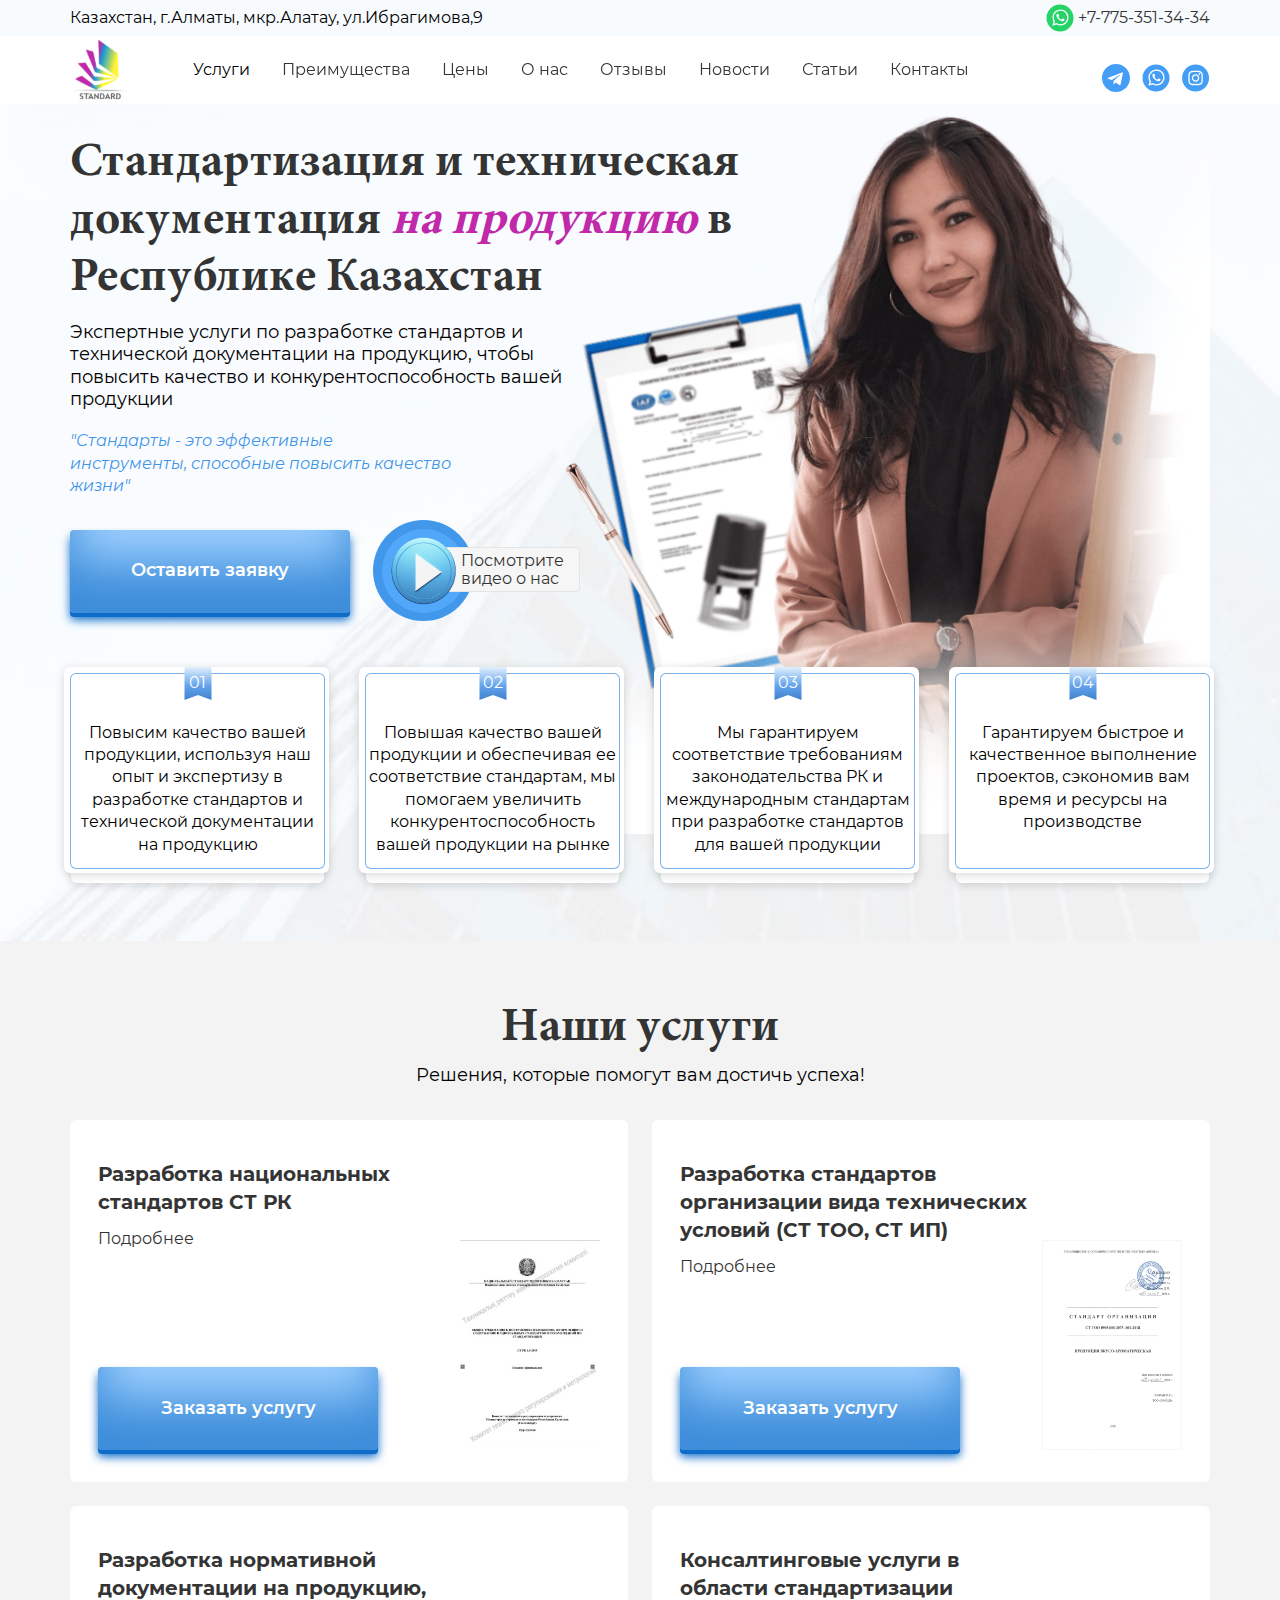
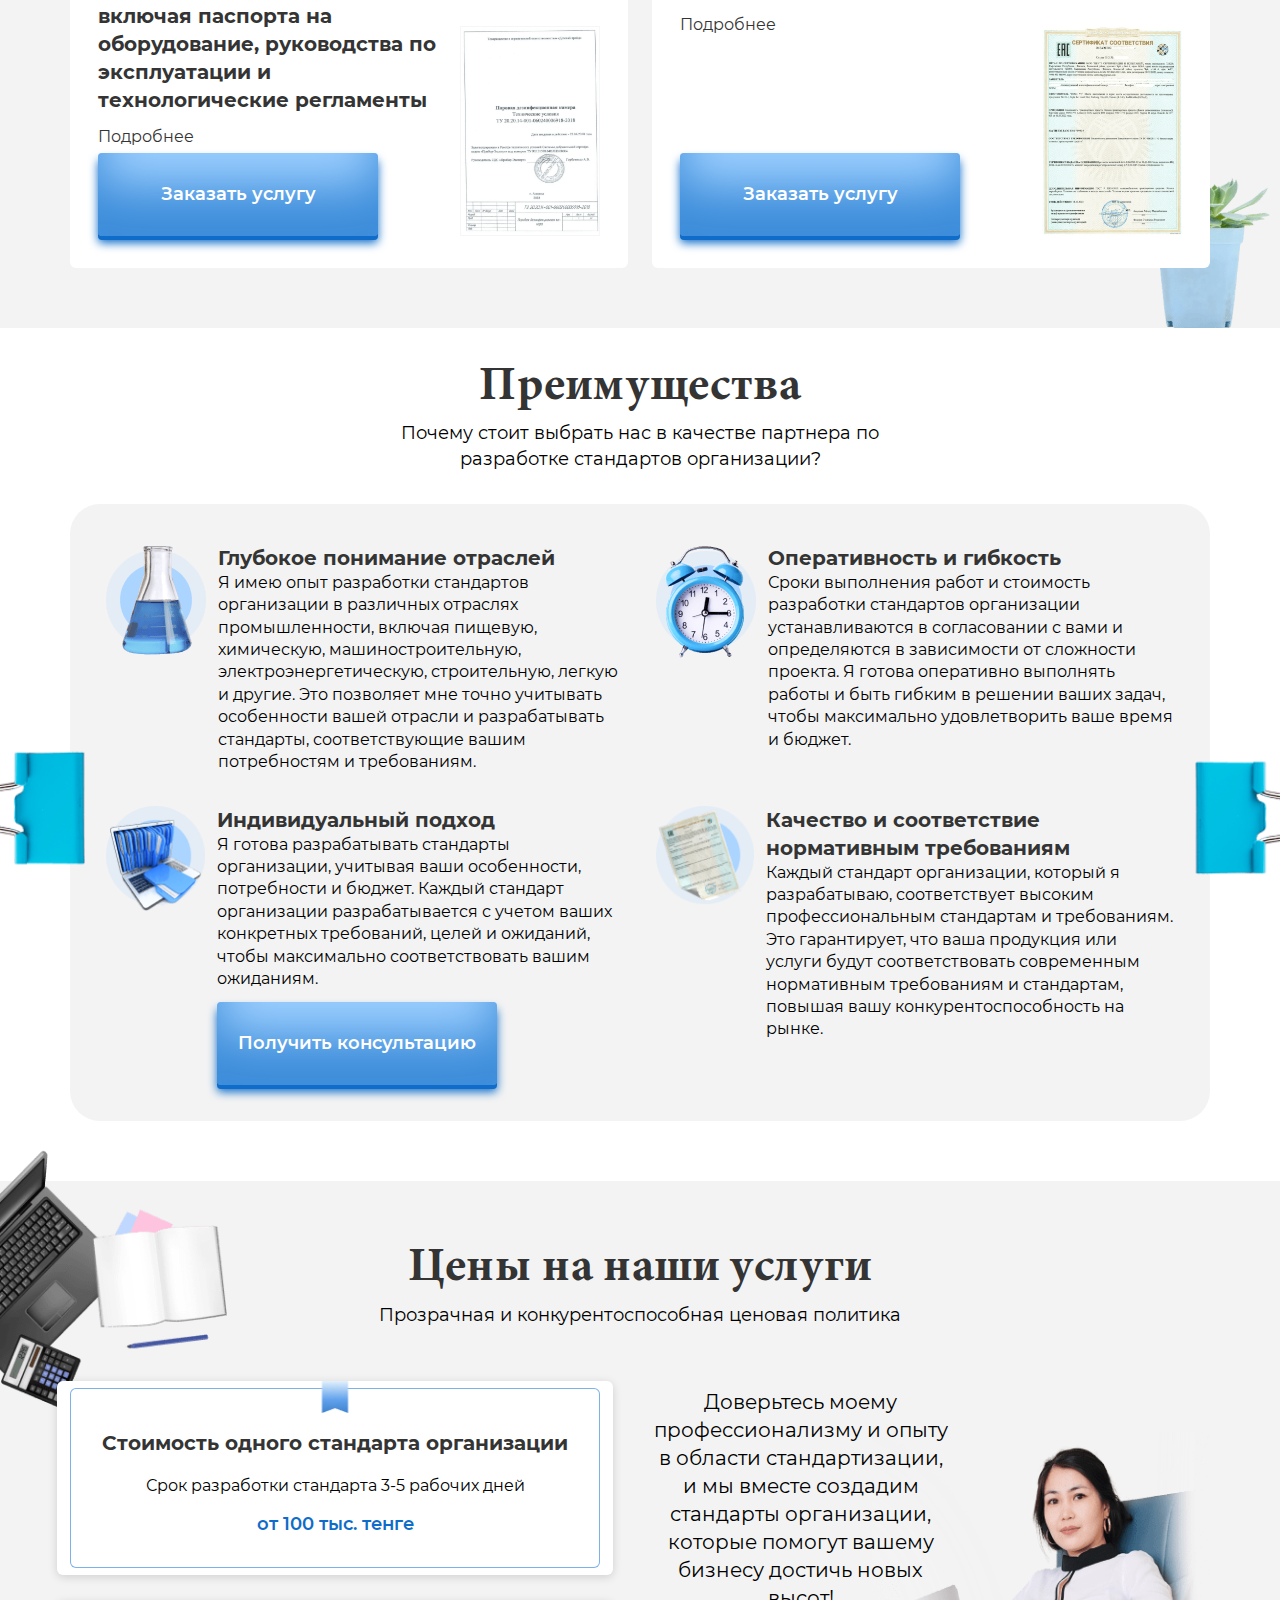
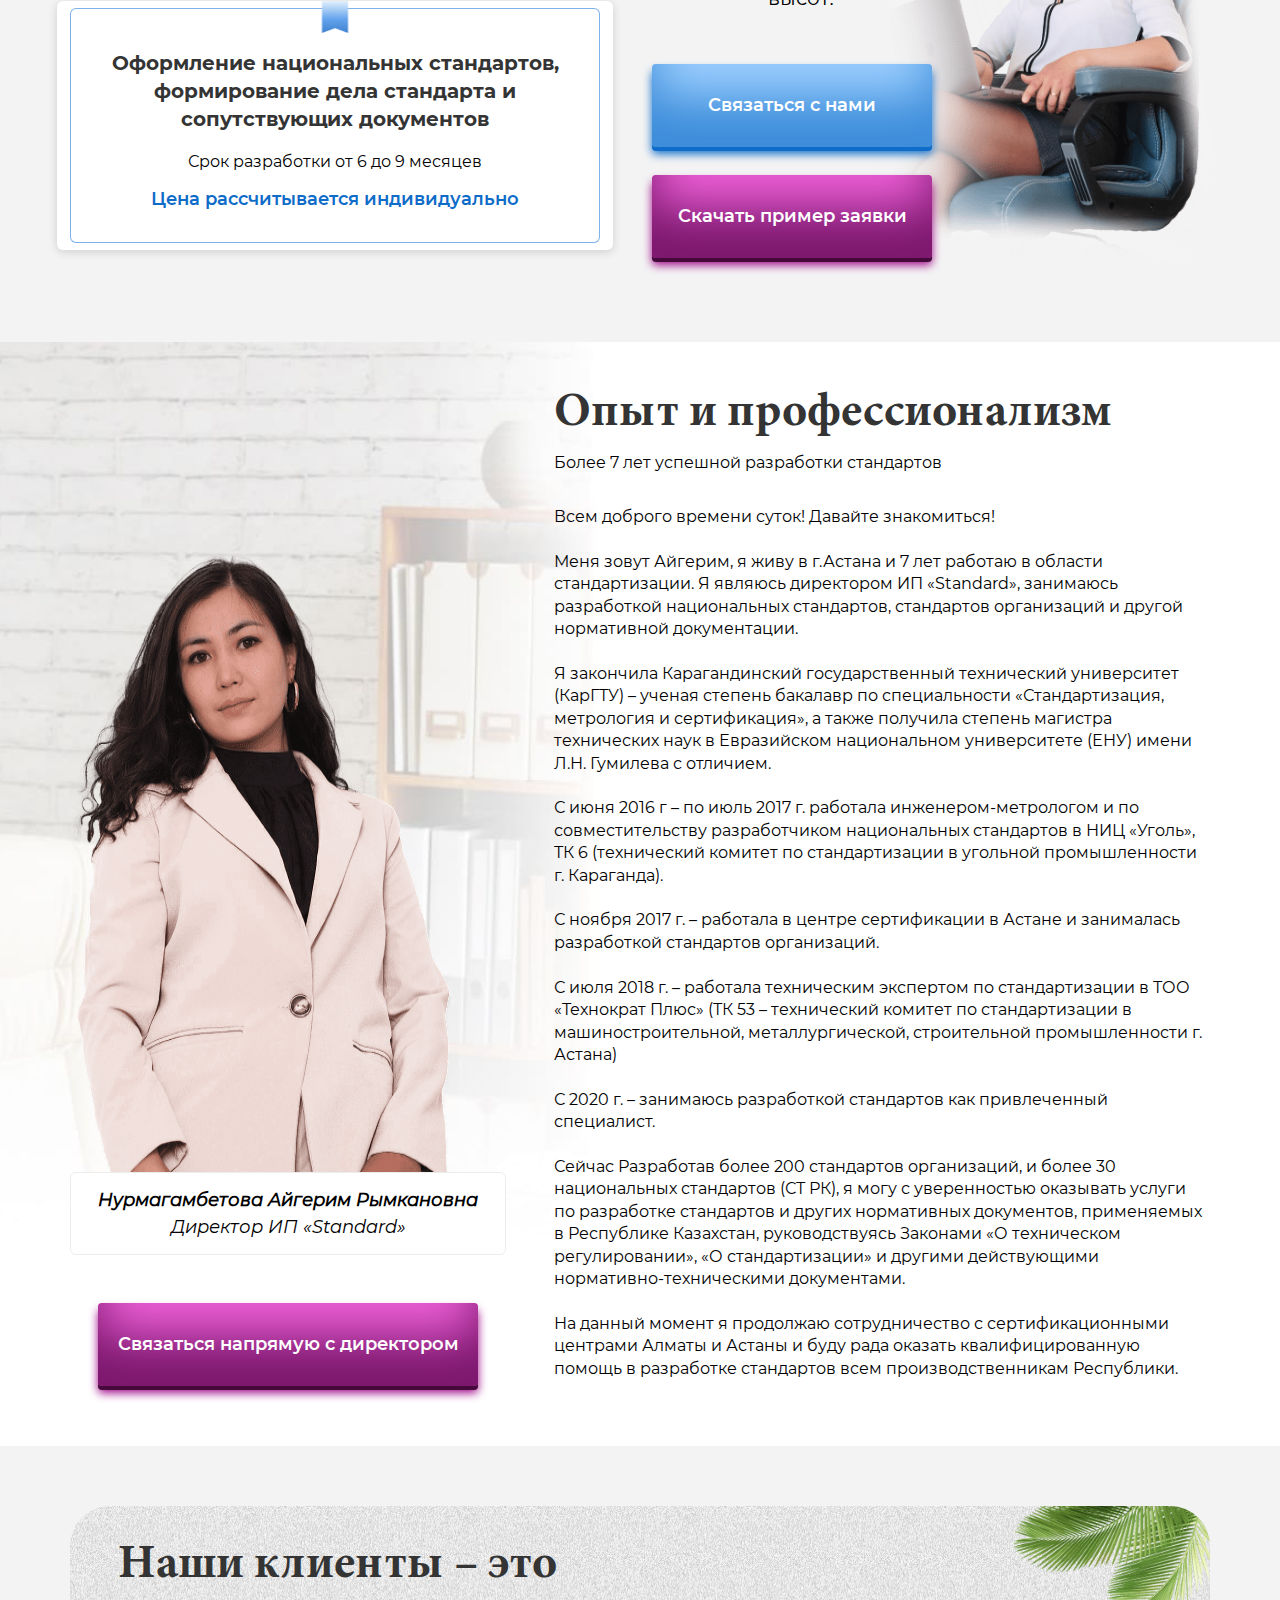
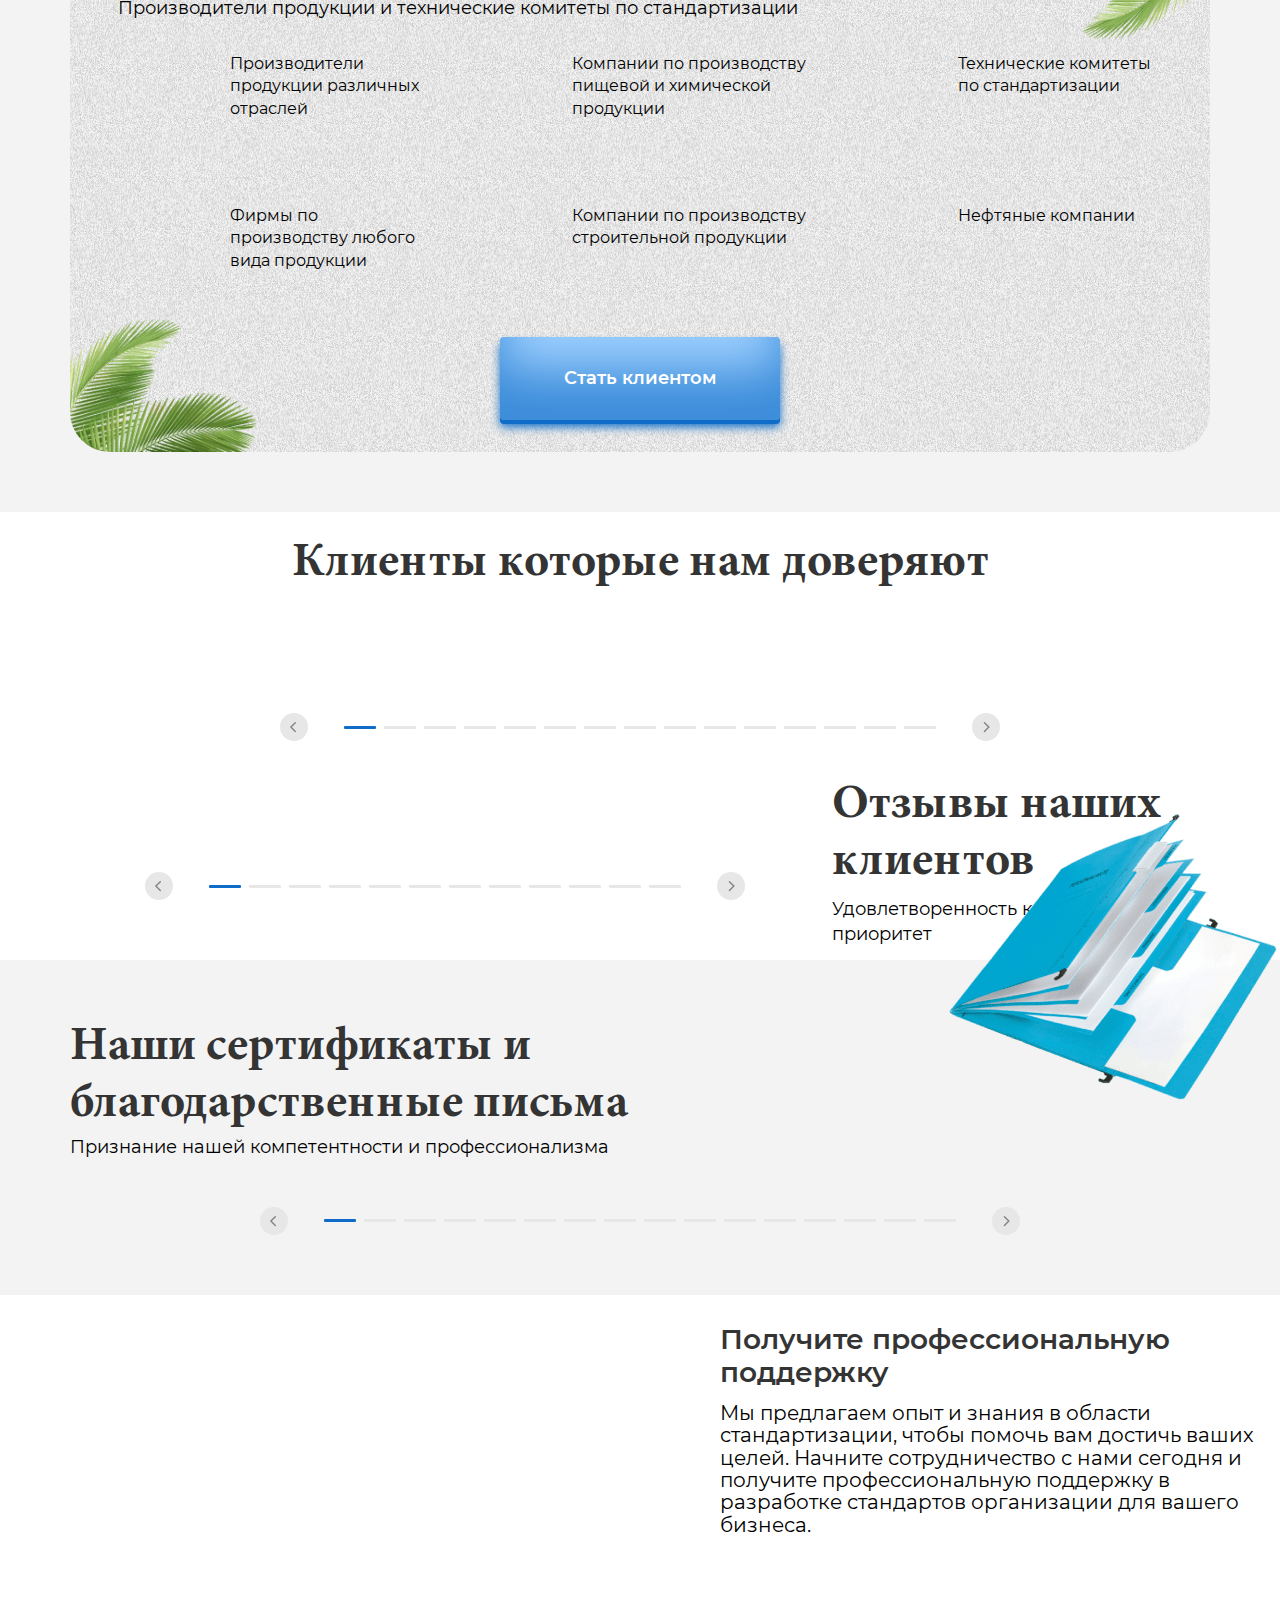
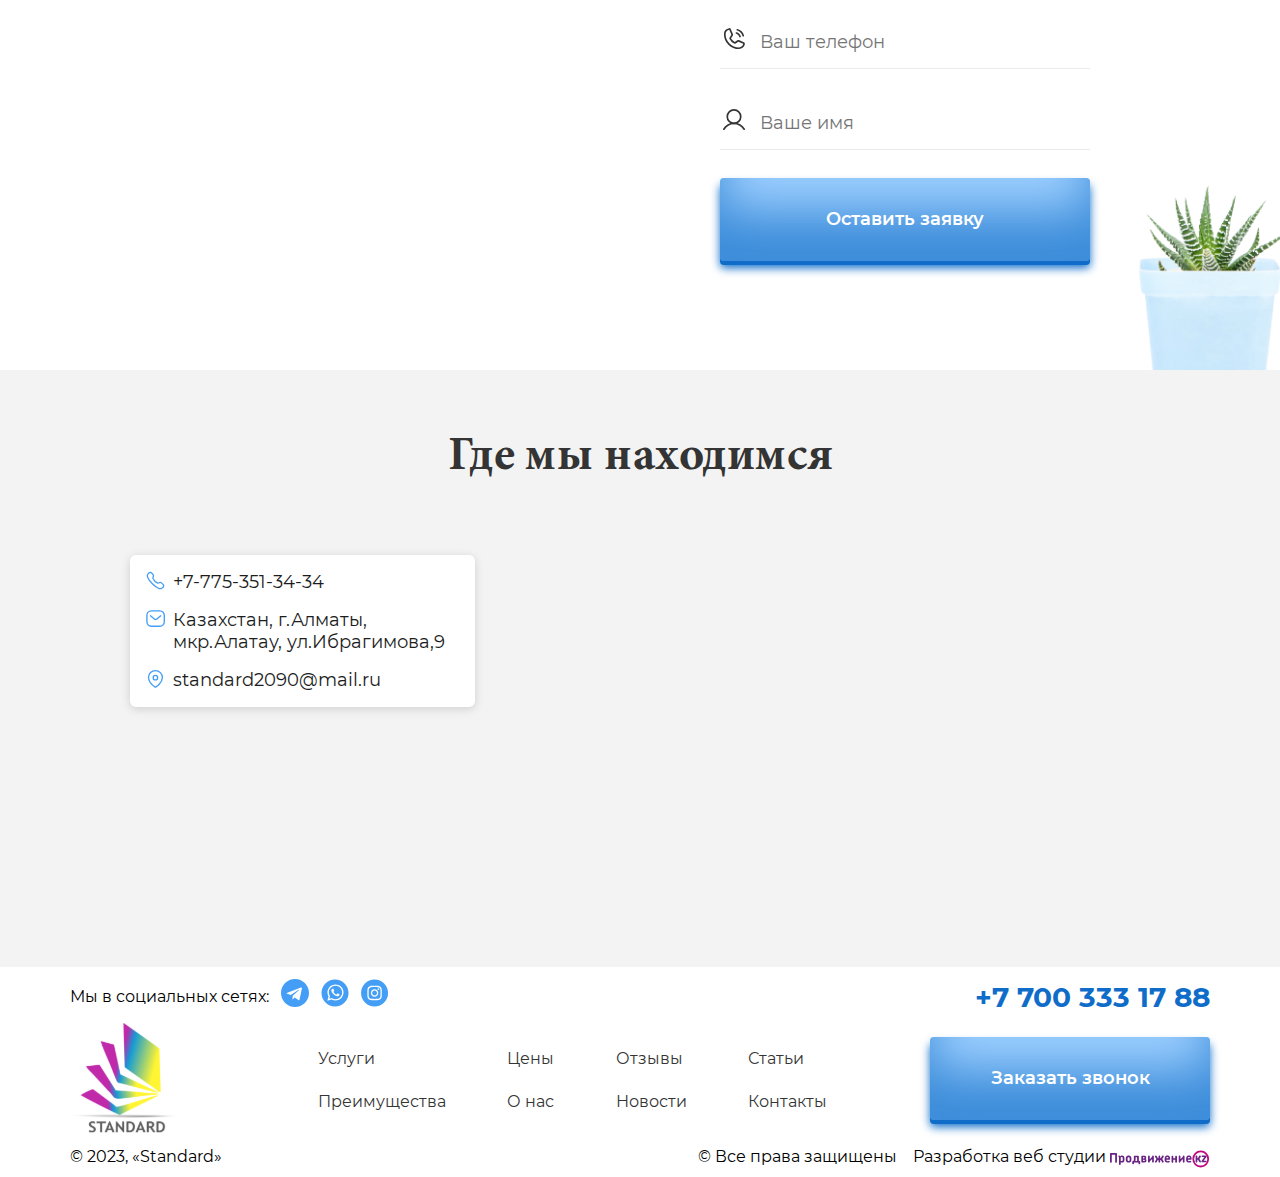
==== index.html @ 3e9c81db "fix" ====
<!DOCTYPE html>
<html lang="ru">

<head>
    <meta charset="UTF-8" />
    <meta http-equiv="X-UA-Compatible" content="IE=edge" />
    <meta name="viewport" content="width=device-width, initial-scale=1.0" />
    <title>Стандартизация и техническая документация на продукцию
        в Республике Казахстан</title>
    <meta name="description"
        content="Экспертные услуги по разработке стандартов и технической документации на продукцию, чтобы повысить качество и конкурентоспособность вашей продукции">
    <link rel="icon" type="image/png" href="./assets/image/favicon.png" />
    <link rel="stylesheet" href="./assets/libs/swiper/swiper-bundle.min.css" />
    <link rel="stylesheet" href="./assets/css/style.min.css" />

</head>

<body>
    <div class="wrapper">
        <header class="header">
            <div class="header__wrapper">
                <div class="header__supinfo-wrap">
                    <div class="container">
                        <div class="header__supinfo">
                            <p>Казахстан, г.Алматы, мкр.Алатау, ул.Ибрагимова,9</p>
                            <a href="tel:+77753513434">
                                <svg class="icon">
                                    <use xlink:href="./assets/icon/sprite.svg#icon-whatsapp"></use>
                                </svg>
                                +7-775-351-34-34</a>
                        </div>
                    </div>
                </div>
                <div class="container">
                    <div class="header__main">
                        <div class="header__main-left">
                            <a href="/">
                                <img src="./assets/image/logo.svg" alt="standard" class="header__logo" width="67"
                                    height="60">
                            </a>
                            <div class="header__popup">
                                <nav class="header__menu">
                                    <ul class="header__list">
                                        <li class="header__item">Услуги
                                            <div class="header__item-list-wrap">
                                                <ul class="header__item-list">
                                                    <li class="header__item-list-item close-menu"><a href="#!">
                                                            Разработка
                                                            национальных
                                                            стандартов CТ РК</a>
                                                    </li>
                                                    <li class="header__item-list-item close-menu"><a href="#!">
                                                            Разработка
                                                            стандартов
                                                            организации
                                                            (технические условия) (СТ ТОО, СТ ИП) (ТУ)</a></li>
                                                    <li class="header__item-list-item close-menu"><a href="#!">
                                                            Консалтинг по
                                                            стандартизации</a></li>
                                                    <li class="header__item-list-item close-menu"><a href="#!">
                                                            Разработка
                                                            нормативных
                                                            технических
                                                            документов: технологических регламентов, методик поверки,
                                                            паспортов
                                                            на
                                                            оборудование, руководств по эксплуатации</a></li>
                                                </ul>
                                            </div>
                                        </li>
                                        <li class="header__item close-menu"><a href="#advantage">Преимущества</a></li>
                                        <li class="header__item close-menu"><a href="#price">Цены</a></li>
                                        <li class="header__item close-menu"><a href="#about">О нас</a></li>
                                        <li class="header__item close-menu"><a href="#review">Отзывы</a></li>
                                        <li class="header__item close-menu"><a href="./page/news.html">Новости</a></li>
                                        <li class="header__item close-menu"><a href="./page/article.html">Статьи</a>
                                        </li>
                                        <li class="header__item close-menu"><a href="./page/contact.html">Контакты</a>
                                        </li>
                                    </ul>
                                </nav>
                                <div class="header__social-popup ">
                                    <a href="#!" target="_blank" title="телеграм">
                                        <svg class="icon">
                                            <use xlink:href="./assets/icon/sprite.svg#icon-telegram"></use>
                                        </svg>
                                    </a>
                                    <a href="#!" target="_blank" title="ватсапп">
                                        <svg class="icon">
                                            <use xlink:href="./assets/icon/sprite.svg#icon-whatsapp"></use>
                                        </svg>
                                    </a>
                                    <a href="#!" target="_blank" title="инстаграм">
                                        <svg class="icon">
                                            <use xlink:href="./assets/icon/sprite.svg#icon-instagram"></use>
                                        </svg>
                                    </a>
                                </div>
                                <p class="header__address-popup">Казахстан, г.Алматы, мкр.Алатау, ул.Ибрагимова,9</p>
                            </div>
                        </div>
                        <div class="header__main-right">
                            <button type="button" class="menu__burger" aria-label="Меню" aria-expanded="false">
                                <svg viewBox="0 0 100 100">
                                    <path class="line line1"
                                        d="M 20,29.000046 H 80.000231 C 80.000231,29.000046 94.498839,28.817352 94.532987,66.711331 94.543142,77.980673 90.966081,81.670246 85.259173,81.668997 79.552261,81.667751 75.000211,74.999942 75.000211,74.999942 L 25.000021,25.000058" />
                                    <path class="line line2" d="M 20,50 H 80" />
                                    <path class="line line3"
                                        d="M 20,70.999954 H 80.000231 C 80.000231,70.999954 94.498839,71.182648 94.532987,33.288669 94.543142,22.019327 90.966081,18.329754 85.259173,18.331003 79.552261,18.332249 75.000211,25.000058 75.000211,25.000058 L 25.000021,74.999942" />
                                </svg>
                            </button>
                            <div class="header__social">
                                <a href="#!" target="_blank" title="телеграм">
                                    <svg class="icon">
                                        <use xlink:href="./assets/icon/sprite.svg#icon-telegram"></use>
                                    </svg>
                                </a>
                                <a href="#!" target="_blank" title="ватсапп">
                                    <svg class="icon">
                                        <use xlink:href="./assets/icon/sprite.svg#icon-whatsapp"></use>
                                    </svg>
                                </a>
                                <a href="#!" target="_blank" title="инстаграм">
                                    <svg class="icon">
                                        <use xlink:href="./assets/icon/sprite.svg#icon-instagram"></use>
                                    </svg>
                                </a>
                            </div>
                        </div>
                        <div class="header__main-call">
                            <a href="tel:+77753513434">
                                <svg class="icon">
                                    <use xlink:href="./assets/icon/sprite.svg#icon-header-call"></use>
                                </svg>
                            </a>
                        </div>
                    </div>
                </div>
            </div>
        </header>
        <main class="main">
            <section class="firstscreen" aria-label="Главный экран">
                <div class="container">
                    <div class="firstscreen__wrapper">
                        <div class="firstscreen__wrap">
                            <div class="firstscreen__info">
                                <h1>Стандартизация и техническая документация <strong>на продукцию</strong>
                                    в Республике Казахстан</h1>
                                <p>Экспертные услуги по разработке стандартов и технической документации на продукцию,
                                    чтобы
                                    повысить качество и
                                    конкурентоспособность вашей продукции</p>
                                <p class="firstscreen__subinfo">"Стандарты - это эффективные инструменты, способные
                                    повысить
                                    качество жизни"</p>
                                <div class="firstscreen__button">
                                    <button type="button" class="button btn-popup button-blue">Оставить заявку</button>
                                    <a href="#!" title="открыть видео" class="firstscreen__play-wrap">
                                        <span class="firstscreen__play">
                                            <img src="./assets/image/home/firstscreen/play.png" alt="play"
                                                aria-hidden="true" width="68" height="68">
                                        </span>
                                        <span class="firstscreen__play-text">Посмотрите видео о нас</span>
                                    </a>
                                </div>
                            </div>
                            <div class="firstscreen__image">
                                <img src="./assets/image/home/firstscreen/image.png" alt="Девушка, с документами"
                                    width="1475" height="1500">
                            </div>
                        </div>
                        <ul class="firstscreen__list">
                            <li class="firstscreen__item">
                                <span>
                                    <img src="./assets/image/home/flag.png" alt="Флаг с цифрой 1" width="28"
                                        height="33">
                                </span>
                                <p>Повысим качество вашей продукции, используя наш опыт и экспертизу в разработке
                                    стандартов и технической документации на
                                    продукцию</p>
                            </li>
                            <li class="firstscreen__item">
                                <span>
                                    <img src="./assets/image/home/flag.png" alt="Флаг с цифрой 2" width="28"
                                        height="33">
                                </span>
                                <p>Повышая качество вашей продукции и обеспечивая ее соответствие стандартам, мы
                                    помогаем увеличить конкурентоспособность
                                    вашей продукции на рынке</p>
                            </li>
                            <li class="firstscreen__item">
                                <span>
                                    <img src="./assets/image/home/flag.png" alt="Флаг с цифрой 3" width="28"
                                        height="33">
                                </span>
                                <p>Мы гарантируем соответствие требованиям законодательства РК и международным
                                    стандартам при разработке стандартов для
                                    вашей продукции</p>
                            </li>
                            <li class="firstscreen__item">
                                <span>
                                    <img src="./assets/image/home/flag.png" alt="Флаг с цифрой 4" width="28"
                                        height="33">
                                </span>
                                <p>Гарантируем быстрое и качественное выполнение проектов, сэкономив вам время и ресурсы
                                    на производстве</p>
                            </li>
                        </ul>
                    </div>
                </div>
            </section>
            <section class="service" aria-labelledby="service-title">
                <div class="container">
                    <div class="service__wrapper">
                        <div class="title__wrapper">
                            <h2 id="service-title">Наши услуги</h2>
                            <p>Решения, которые помогут вам достичь успеха!</p>
                        </div>
                        <ul class="service__list">
                            <li class="service__item">
                                <div class="service__left">
                                    <h3>Разработка национальных стандартов СТ РК</h3>
                                    <a href="./page/development.html">Подробнее</a>
                                    <button type="button" class="button btn-popup button-blue">Заказать услугу</button>
                                </div>
                                <div class="service__image">
                                    <a data-fslightbox="gallery-service"
                                        href="./assets/image/home/service/image-1-1.png">
                                        <img loading="lazy" src="./assets/image/home/service/image-1-1.png"
                                            alt="документ" width="564" height="832">
                                    </a>
                                    <button type="button" class="button btn-popup button-blue">Заказать услугу</button>
                                </div>
                            </li>
                            <li class="service__item">
                                <div class="service__left">
                                    <h3>Разработка стандартов организации вида технических условий (СТ ТОО, СТ ИП)</h3>
                                    <a href="#!">Подробнее</a>
                                    <button type="button" class="button btn-popup button-blue">Заказать услугу</button>
                                </div>
                                <div class="service__image">
                                    <a data-fslightbox="gallery-service"
                                        href="./assets/image/home/service/image-2-2.png">
                                        <img loading="lazy" src="./assets/image/home/service/image-2-2.png"
                                            alt="документ" width="564" height="832">
                                    </a>
                                    <button type="button" class="button btn-popup button-blue">Заказать услугу</button>
                                </div>
                            </li>
                            <li class="service__item">
                                <div class="service__left">
                                    <h3>Разработка нормативной документации на продукцию, включая паспорта на
                                        оборудование, руководства по эксплуатации и технологические регламенты</h3>
                                    <a href="#!">Подробнее</a>
                                    <button type="button" class="button btn-popup button-blue">Заказать услугу</button>
                                </div>
                                <div class="service__image">
                                    <a data-fslightbox="gallery-service"
                                        href="./assets/image/home/service/image-3-3.png">
                                        <img loading="lazy" src="./assets/image/home/service/image-3-3.png"
                                            alt="документ" width="564" height="832">
                                    </a>
                                    <button type="button" class="button btn-popup button-blue">Заказать услугу</button>
                                </div>
                            </li>
                            <li class="service__item">
                                <div class="service__left">
                                    <h3>Консалтинговые услуги в области стандартизации</h3>
                                    <a href="#!">Подробнее</a>
                                    <button type="button" class="button btn-popup button-blue">Заказать услугу</button>
                                </div>
                                <div class="service__image">
                                    <a data-fslightbox="gallery-service"
                                        href="./assets/image/home/service/image-4-4.png">
                                        <img loading="lazy" src="./assets/image/home/service/image-4-4.png"
                                            alt="документ" width="564" height="832">
                                    </a>
                                    <button type="button" class="button btn-popup button-blue">Заказать услугу</button>
                                </div>
                            </li>
                        </ul>
                    </div>
                </div>
            </section>
            <section class="advantage" aria-labelledby="advantage-title">
                <div class="container">
                    <div class="advantage__wrapper">
                        <div class="title__wrapper">
                            <h2 id="advantage-title">Преимущества</h2>
                            <p>Почему стоит выбрать нас в качестве партнера по разработке стандартов организации?</p>
                        </div>
                        <div class="advantage__wrap">
                            <div class="advantage__container">
                                <div class="advantage__item">
                                    <img loading="lazy" src="./assets/image/home/advantage/image-1.png"
                                        alt="Хим. бутылек с синей житкостью" width="100" height="112">
                                    <div class="advantage__info">
                                        <h3>Глубокое понимание отраслей</h3>
                                        <p>Я имею опыт разработки стандартов организации в различных отраслях
                                            промышленности, включая пищевую, химическую,
                                            машиностроительную, электроэнергетическую, строительную, легкую и другие.
                                            Это
                                            позволяет мне точно учитывать особенности
                                            вашей отрасли и разрабатывать стандарты, соответствующие вашим потребностям
                                            и
                                            требованиям.</p>
                                    </div>
                                </div>
                                <div class="advantage__item">
                                    <img loading="lazy" src="./assets/image/home/advantage/image-2.png" alt="Будильник"
                                        width="100" height="118">
                                    <div class="advantage__info">
                                        <h3>Оперативность и гибкость</h3>
                                        <p>Сроки выполнения работ и стоимость разработки стандартов организации
                                            устанавливаются в согласовании с вами и определяются в зависимости от
                                            сложности
                                            проекта. Я готова оперативно выполнять работы и быть гибким в решении ваших
                                            задач, чтобы максимально удовлетворить ваше время и бюджет.</p>
                                    </div>
                                </div>
                                <div class="advantage__item">
                                    <img loading="lazy" src="./assets/image/home/advantage/image-3.png"
                                        alt="Ноутбук с папками" width="100" height="105">
                                    <div class="advantage__info">
                                        <h3>Индивидуальный подход</h3>
                                        <p>Я готова разрабатывать стандарты организации, учитывая ваши особенности,
                                            потребности и бюджет. Каждый стандарт организации разрабатывается с учетом
                                            ваших
                                            конкретных требований, целей и ожиданий, чтобы максимально соответствовать
                                            вашим
                                            ожиданиям.</p>
                                        <button type="button" class="button btn-popup button-blue">Получить
                                            консультацию</button>
                                    </div>
                                </div>
                                <div class="advantage__item">
                                    <img loading="lazy" src="./assets/image/home/advantage/image-4.png" alt="Документ"
                                        width="100" height="105">
                                    <div class="advantage__info">
                                        <h3>Качество и соответствие нормативным требованиям</h3>
                                        <p>Каждый стандарт организации, который я разрабатываю, соответствует высоким
                                            профессиональным стандартам и требованиям. Это гарантирует, что ваша
                                            продукция
                                            или услуги будут соответствовать современным нормативным требованиям и
                                            стандартам, повышая вашу конкурентоспособность на рынке.</p>
                                    </div>
                                </div>
                            </div>
                        </div>
                    </div>
                </div>
            </section>
            <section class="price" aria-labelledby="price-title">
                <div class="container">
                    <div class="price__wrapper">
                        <div class="title__wrapper">
                            <h2 id="price-title">Цены на наши услуги</h2>
                            <p>Прозрачная и конкурентоспособная ценовая политика</p>
                        </div>
                        <div class="price__wrap">
                            <div class="price__button-wrap">
                                <button type="button" class="button btn-popup button-blue">Связаться с нами</button>
                                <a href="./assets/download/file.txt" download="Пример заявки"
                                    class="button btn-popup button-pink">Скачать пример заявки</a>
                            </div>
                            <ul class="price__list">
                                <li class="price__item">
                                    <h3>Стоимость одного стандарта организации</h3>
                                    <p>Срок разработки стандарта 3-5 рабочих дней</p>
                                    <p class="price__item-subinfo">от 100 тыс. тенге</p>
                                </li>
                                <li class="price__item">
                                    <h3>Оформление национальных стандартов, формирование дела стандарта и сопутствующих
                                        документов</h3>
                                    <p>Срок разработки от 6 до 9 месяцев</p>
                                    <p class="price__item-subinfo">Цена рассчитывается индивидуально</p>
                                </li>
                            </ul>
                            <div class="price__right">
                                <p>Доверьтесь моему профессионализму и опыту в области стандартизации, и мы вместе
                                    создадим стандарты организации, которые
                                    помогут вашему бизнесу достичь новых высот!</p>
                                <button type="button" class="button btn-popup button-blue">Связаться с нами </button>
                                <a href="./assets/download/file.txt" download="Пример заявки"
                                    class="button btn-popup button-pink">Скачать пример заявки</a>
                            </div>
                            <img loading="lazy" src="./assets/image/home/price/image.png"
                                alt="Девушка сидит на кресле с ноутбуков в руках" class="price__image" width="370"
                                height="440">
                        </div>
                    </div>
                </div>
            </section>
            <sectiin class="experience" aria-labelledby="experience-title">
                <div class="container">
                    <div class="experience__wrapper">
                        <div class="experience__director">
                            <img loading="lazy" src="./assets/image/home/experience/image.png"
                                alt="фото директора компаний" width="436" height="576">
                            <div class="experience__info-wrap">
                                <span class="experience__name">Нурмагамбетова Айгерим Рымкановна</span>
                                <span class="experience__subinfo">Директор ИП «Standard»</span>
                            </div>
                            <button type="button" class="button btn-popup button-pink">Связаться напрямую с
                                директором</button>
                        </div>
                        <div class="experience__info">
                            <h2 id="experience-title">Опыт и профессионализм</h2>
                            <span class="experience__info-subtitle">Более 7 лет успешной разработки стандартов</span>
                            <p>
                                Всем доброго времени суток! Давайте знакомиться!<br><br>
                                Меня зовут Айгерим, я живу в г.Астана и 7 лет работаю в области стандартизации. Я
                                являюсь директором ИП «Standard»,
                                занимаюсь разработкой национальных стандартов, стандартов организаций и другой
                                нормативной документации.<br><br>
                                Я закончила Карагандинский государственный технический университет (КарГТУ) – ученая
                                степень бакалавр по специальности
                                «Стандартизация, метрология и сертификация», а также получила степень магистра
                                технических наук в Евразийском
                                национальном университете (ЕНУ) имени Л.Н. Гумилева с отличием.<br><br>
                                С июня 2016 г – по июль 2017 г. работала инженером-метрологом и по совместительству
                                разработчиком национальных
                                стандартов в НИЦ «Уголь», ТК 6 (технический комитет по стандартизации в угольной
                                промышленности г. Караганда).<br><br>
                                С ноября 2017 г. – работала в центре сертификации в Астане и занималась разработкой
                                стандартов организаций.<br><br>
                                С июля 2018 г. – работала техническим экспертом по стандартизации в ТОО «Технократ Плюс»
                                (ТК 53 – технический комитет по
                                стандартизации в машиностроительной, металлургической, строительной промышленности г.
                                Астана)<br><br>
                                С 2020 г. – занимаюсь разработкой стандартов как привлеченный специалист.<br><br>
                                Сейчас Разработав более 200 стандартов организаций, и более 30 национальных стандартов
                                (СТ РК), я могу с уверенностью
                                оказывать услуги по разработке стандартов и других нормативных документов, применяемых в
                                Республике Казахстан,
                                руководствуясь Законами «О техническом регулировании», «О стандартизации» и другими
                                действующими нормативно-техническими
                                документами. <br><br>
                                На данный момент я продолжаю сотрудничество с сертификационными центрами Алматы и Астаны
                                и буду рада оказать
                                квалифицированную помощь в разработке стандартов всем производственникам Республики.
                            </p>
                        </div>
                    </div>
                </div>
            </sectiin>
            <section class="client" aria-labelledby="client-title">
                <div class="container">
                    <div class="client__wrapper">
                        <div class="title__wrapper">
                            <h2 id="client-title">Наши клиенты – это</h2>
                            <p>Производители продукции и технические комитеты по стандартизации</p>
                        </div>
                        <ul class="client__list">
                            <li class="client__item">
                                <img loading="lazy" src="./assets/image/home/client/image-1.png" alt="изображение"
                                    width="100" height="100">
                                <p>Производители продукции различных отраслей</p>
                            </li>
                            <li class="client__item">
                                <img loading="lazy" src="./assets/image/home/client/image-2.png" alt="изображение"
                                    width="100" height="100">
                                <p>Компании по производству пищевой и химической продукции</p>
                            </li>
                            <li class="client__item">
                                <img loading="lazy" src="./assets/image/home/client/image-3.png" alt="изображение"
                                    width="100" height="100">
                                <p>Технические комитеты по стандартизации</p>
                            </li>
                            <li class="client__item">
                                <img loading="lazy" src="./assets/image/home/client/image-4.png" alt="изображение"
                                    width="100" height="100">
                                <p>Фирмы по производству любого вида продукции</p>
                            </li>
                            <li class="client__item">
                                <img loading="lazy" src="./assets/image/home/client/image-5.png" alt="изображение"
                                    width="100" height="100">
                                <p>Компании по производству строительной продукции</p>
                            </li>
                            <li class="client__item">
                                <img loading="lazy" src="./assets/image/home/client/image-6.png" alt="изображение"
                                    width="100" height="100">
                                <p>Нефтяные компании</p>
                            </li>
                        </ul>
                        <div class="button__wrapper">
                            <button type="button" class="button btn-popup button-blue">Стать клиентом</button>
                        </div>
                    </div>
                </div>
            </section>
            <section class="trust" aria-labelledby="trust-title">
                <div class="container">
                    <div class="trust__wrap">
                        <div class="title__wrapper">
                            <h2 id="trust-title">Клиенты которые нам доверяют</h2>
                        </div>
                        <div class="swiper trust__slider">
                            <div class="swiper-wrapper">
                                <div class="swiper-slide">
                                    <a data-fslightbox="gallery-client" href="./assets/image/home/trust/logo-1.png">
                                        <img loading="lazy" src="./assets/image/home/trust/logo-1.png" alt="логотип"
                                            width="154" height="64">
                                    </a>
                                </div>
                                <div class="swiper-slide">
                                    <a data-fslightbox="gallery-client" href="./assets/image/home/trust/logo-2.png">
                                        <img loading="lazy" src="./assets/image/home/trust/logo-2.png" alt="логотип"
                                            width="144" height="72">
                                    </a>
                                </div>
                                <div class="swiper-slide">
                                    <a data-fslightbox="gallery-client" href="./assets/image/home/trust/logo-3.png">
                                        <img loading="lazy" src="./assets/image/home/trust/logo-3.png" alt="логотип"
                                            width="246" height="48">
                                    </a>
                                </div>
                                <div class="swiper-slide">
                                    <a data-fslightbox="gallery-client" href="./assets/image/home/trust/logo4.png">
                                        <img loading="lazy" src="./assets/image/home/trust/logo-4.png" alt="логотип"
                                            width="147" height="42">
                                    </a>
                                </div>
                                <div class="swiper-slide">
                                    <a data-fslightbox="gallery-client" href="./assets/image/home/trust/logo-1.png">
                                        <img loading="lazy" src="./assets/image/home/trust/logo-1.png" alt="логотип"
                                            width="154" height="64">
                                    </a>
                                </div>
                                <div class="swiper-slide">
                                    <a data-fslightbox="gallery-client" href="./assets/image/home/trust/logo-1.png">
                                        <img loading="lazy" src="./assets/image/home/trust/logo-1.png" alt="логотип"
                                            width="154" height="64">
                                    </a>
                                </div>
                                <div class="swiper-slide">
                                    <a data-fslightbox="gallery-client" href="./assets/image/home/trust/logo-2.png">
                                        <img loading="lazy" src="./assets/image/home/trust/logo-2.png" alt="логотип"
                                            width="144" height="72">
                                    </a>
                                </div>
                                <div class="swiper-slide">
                                    <a data-fslightbox="gallery-client" href="./assets/image/home/trust/logo-3.png">
                                        <img loading="lazy" src="./assets/image/home/trust/logo-3.png" alt="логотип"
                                            width="246" height="48">
                                    </a>
                                </div>
                                <div class="swiper-slide">
                                    <a data-fslightbox="gallery-client" href="./assets/image/home/trust/logo4.png">
                                        <img loading="lazy" src="./assets/image/home/trust/logo-4.png" alt="логотип"
                                            width="147" height="42">
                                    </a>
                                </div>
                                <div class="swiper-slide">
                                    <a data-fslightbox="gallery-client" href="./assets/image/home/trust/logo-1.png">
                                        <img loading="lazy" src="./assets/image/home/trust/logo-1.png" alt="логотип"
                                            width="154" height="64">
                                    </a>
                                </div>
                                <div class="swiper-slide">
                                    <a data-fslightbox="gallery-client" href="./assets/image/home/trust/logo-1.png">
                                        <img loading="lazy" src="./assets/image/home/trust/logo-1.png" alt="логотип"
                                            width="154" height="64">
                                    </a>
                                </div>
                                <div class="swiper-slide">
                                    <a data-fslightbox="gallery-client" href="./assets/image/home/trust/logo-2.png">
                                        <img loading="lazy" src="./assets/image/home/trust/logo-2.png" alt="логотип"
                                            width="144" height="72">
                                    </a>
                                </div>
                                <div class="swiper-slide">
                                    <a data-fslightbox="gallery-client" href="./assets/image/home/trust/logo-3.png">
                                        <img loading="lazy" src="./assets/image/home/trust/logo-3.png" alt="логотип"
                                            width="246" height="48">
                                    </a>
                                </div>
                                <div class="swiper-slide">
                                    <a data-fslightbox="gallery-client" href="./assets/image/home/trust/logo4.png">
                                        <img loading="lazy" src="./assets/image/home/trust/logo-4.png" alt="логотип"
                                            width="147" height="42">
                                    </a>
                                </div>
                                <div class="swiper-slide">
                                    <a data-fslightbox="gallery-client" href="./assets/image/home/trust/logo-1.png">
                                        <img loading="lazy" src="./assets/image/home/trust/logo-1.png" alt="логотип"
                                            width="154" height="64">
                                    </a>
                                </div>
                                <div class="swiper-slide">
                                    <a data-fslightbox="gallery-client" href="./assets/image/home/trust/logo-1.png">
                                        <img loading="lazy" src="./assets/image/home/trust/logo-1.png" alt="логотип"
                                            width="154" height="64">
                                    </a>
                                </div>
                                <div class="swiper-slide">
                                    <a data-fslightbox="gallery-client" href="./assets/image/home/trust/logo-2.png">
                                        <img loading="lazy" src="./assets/image/home/trust/logo-2.png" alt="логотип"
                                            width="144" height="72">
                                    </a>
                                </div>
                                <div class="swiper-slide">
                                    <a data-fslightbox="gallery-client" href="./assets/image/home/trust/logo-3.png">
                                        <img loading="lazy" src="./assets/image/home/trust/logo-3.png" alt="логотип"
                                            width="246" height="48">
                                    </a>
                                </div>
                                <div class="swiper-slide">
                                    <a data-fslightbox="gallery-client" href="./assets/image/home/trust/logo4.png">
                                        <img loading="lazy" src="./assets/image/home/trust/logo-4.png" alt="логотип"
                                            width="147" height="42">
                                    </a>
                                </div>
                                <div class="swiper-slide">
                                    <a data-fslightbox="gallery-client" href="./assets/image/home/trust/logo-1.png">
                                        <img loading="lazy" src="./assets/image/home/trust/logo-1.png" alt="логотип"
                                            width="154" height="64">
                                    </a>
                                </div>
                            </div>
                            <div class="slide__control">
                                <button type="button" class="slide-prev trust-button-prev" aria-label="Слайдер назад">
                                    <svg class="icon">
                                        <use xlink:href="./assets/icon/sprite.svg#icon-slide-prev"></use>
                                    </svg>
                                </button>
                                <div class="slide-pagination-wrap">
                                    <span class="slide-pagination trust-pagination"></span>
                                </div>
                                <button type="button" class="slide-next trust-button-next" aria-label="Слайдер далее">
                                    <svg class="icon">
                                        <use xlink:href="./assets/icon/sprite.svg#icon-slide-next"></use>
                                    </svg>
                                </button>
                            </div>
                        </div>
                    </div>
                </div>
            </section>
            <section class="review" aria-labelledby="review-title">
                <div class="container">
                    <div class="review__wrapper">
                        <div class="review__image">
                            <div class="swiper review__slider">
                                <div class="swiper-wrapper">
                                    <div class="swiper-slide">
                                        <a data-fslightbox="gallery-review"
                                            href="./assets/image/home/review/image-1.jpg">
                                            <img loading="lazy" src="./assets/image/home/review/image-1.jpg"
                                                alt="отзыв">
                                        </a>
                                    </div>
                                    <div class="swiper-slide">
                                        <a data-fslightbox="gallery-review"
                                            href="./assets/image/home/review/image-1.jpg">
                                            <img loading="lazy" src="./assets/image/home/review/image-1.jpg"
                                                alt="отзыв">
                                        </a>
                                    </div>
                                    <div class="swiper-slide">
                                        <a data-fslightbox="gallery-review"
                                            href="./assets/image/home/review/image-1.jpg">
                                            <img loading="lazy" src="./assets/image/home/review/image-1.jpg"
                                                alt="отзыв">
                                        </a>
                                    </div>
                                    <div class="swiper-slide">
                                        <a data-fslightbox="gallery-review"
                                            href="./assets/image/home/review/image-1.jpg">
                                            <img loading="lazy" src="./assets/image/home/review/image-1.jpg"
                                                alt="отзыв">
                                        </a>
                                    </div>
                                    <div class="swiper-slide">
                                        <a data-fslightbox="gallery-review"
                                            href="./assets/image/home/review/image-1.jpg">
                                            <img loading="lazy" src="./assets/image/home/review/image-1.jpg"
                                                alt="отзыв">
                                        </a>
                                    </div>
                                    <div class="swiper-slide">
                                        <a data-fslightbox="gallery-review"
                                            href="./assets/image/home/review/image-1.jpg">
                                            <img loading="lazy" src="./assets/image/home/review/image-1.jpg"
                                                alt="отзыв">
                                        </a>
                                    </div>
                                    <div class="swiper-slide">
                                        <a data-fslightbox="gallery-review"
                                            href="./assets/image/home/review/image-1.jpg">
                                            <img loading="lazy" src="./assets/image/home/review/image-1.jpg"
                                                alt="отзыв">
                                        </a>
                                    </div>
                                    <div class="swiper-slide">
                                        <a data-fslightbox="gallery-review"
                                            href="./assets/image/home/review/image-1.jpg">
                                            <img loading="lazy" src="./assets/image/home/review/image-1.jpg"
                                                alt="отзыв">
                                        </a>
                                    </div>
                                    <div class="swiper-slide">
                                        <a data-fslightbox="gallery-review"
                                            href="./assets/image/home/review/image-1.jpg">
                                            <img loading="lazy" src="./assets/image/home/review/image-1.jpg"
                                                alt="отзыв">
                                        </a>
                                    </div>
                                    <div class="swiper-slide">
                                        <a data-fslightbox="gallery-review"
                                            href="./assets/image/home/review/image-1.jpg">
                                            <img loading="lazy" src="./assets/image/home/review/image-1.jpg"
                                                alt="отзыв">
                                        </a>
                                    </div>
                                    <div class="swiper-slide">
                                        <a data-fslightbox="gallery-review"
                                            href="./assets/image/home/review/image-1.jpg">
                                            <img loading="lazy" src="./assets/image/home/review/image-1.jpg"
                                                alt="отзыв">
                                        </a>
                                    </div>
                                    <div class="swiper-slide">
                                        <a data-fslightbox="gallery-review"
                                            href="./assets/image/home/review/image-1.jpg">
                                            <img loading="lazy" src="./assets/image/home/review/image-1.jpg"
                                                alt="отзыв">
                                        </a>
                                    </div>
                                    <div class="swiper-slide">
                                        <a data-fslightbox="gallery-review"
                                            href="./assets/image/home/review/image-1.jpg">
                                            <img loading="lazy" src="./assets/image/home/review/image-1.jpg"
                                                alt="отзыв">
                                        </a>
                                    </div>
                                    <div class="swiper-slide">
                                        <a data-fslightbox="gallery-review"
                                            href="./assets/image/home/review/image-1.jpg">
                                            <img loading="lazy" src="./assets/image/home/review/image-1.jpg"
                                                alt="отзыв">
                                        </a>
                                    </div>
                                </div>
                            </div>
                            <div class="slide__control">
                                <button type="button" class="slide-prev review-button-prev" aria-label="Слайдер назад">
                                    <svg class="icon">
                                        <use xlink:href="./assets/icon/sprite.svg#icon-slide-prev"></use>
                                    </svg>
                                </button>
                                <div class="slide-pagination-wrap">
                                    <span class="slide-pagination review-pagination"></span>
                                </div>
                                <button type="button" class="slide-next review-button-next" aria-label="Слайдер далее">
                                    <svg class="icon">
                                        <use xlink:href="./assets/icon/sprite.svg#icon-slide-next"></use>
                                    </svg>
                                </button>
                            </div>
                        </div>
                        <div class="review__info">
                            <div class="title__wrapper">
                                <h2 id="review-title">Отзывы наших клиентов</h2>
                                <p>Удовлетворенность клиентов - наш приоритет</p>
                            </div>
                        </div>
                    </div>
                </div>
            </section>
            <section class="letter" aria-labelledby="letter-title">
                <div class="container">
                    <div class="letter__wrapper">
                        <div class="letter__info">
                            <div class="title__wrapper">
                                <h2 id="letter-title">Наши сертификаты и благодарственные письма</h2>
                                <p>Признание нашей компетентности и профессионализма</p>
                            </div>
                        </div>
                        <div class="letter__image">
                            <div class="swiper letter__slider">
                                <div class="swiper-wrapper">
                                    <div class="swiper-slide">
                                        <a data-fslightbox="gallery-letter"
                                            href="./assets/image/home/letter/image-1.jpg">
                                            <img loading="lazy" src="./assets/image/home/letter/image-1.jpg"
                                                alt="благодарственное письмо">
                                        </a>
                                    </div>
                                    <div class="swiper-slide">
                                        <a data-fslightbox="gallery-letter"
                                            href="./assets/image/home/letter/image-1.jpg">
                                            <img loading="lazy" src="./assets/image/home/letter/image-1.jpg"
                                                alt="благодарственное письмо">
                                        </a>
                                    </div>
                                    <div class="swiper-slide">
                                        <a data-fslightbox="gallery-letter"
                                            href="./assets/image/home/letter/image-1.jpg">
                                            <img loading="lazy" src="./assets/image/home/letter/image-1.jpg"
                                                alt="благодарственное письмо">
                                        </a>
                                    </div>
                                    <div class="swiper-slide">
                                        <a data-fslightbox="gallery-letter"
                                            href="./assets/image/home/letter/image-1.jpg">
                                            <img loading="lazy" src="./assets/image/home/letter/image-1.jpg"
                                                alt="благодарственное письмо">
                                        </a>
                                    </div>
                                    <div class="swiper-slide">
                                        <a data-fslightbox="gallery-letter"
                                            href="./assets/image/home/letter/image-1.jpg">
                                            <img loading="lazy" src="./assets/image/home/letter/image-1.jpg"
                                                alt="благодарственное письмо">
                                        </a>
                                    </div>
                                    <div class="swiper-slide">
                                        <a data-fslightbox="gallery-letter"
                                            href="./assets/image/home/letter/image-1.jpg">
                                            <img loading="lazy" src="./assets/image/home/letter/image-1.jpg"
                                                alt="благодарственное письмо">
                                        </a>
                                    </div>
                                    <div class="swiper-slide">
                                        <a data-fslightbox="gallery-letter"
                                            href="./assets/image/home/letter/image-1.jpg">
                                            <img loading="lazy" src="./assets/image/home/letter/image-1.jpg"
                                                alt="благодарственное письмо">
                                        </a>
                                    </div>
                                    <div class="swiper-slide">
                                        <a data-fslightbox="gallery-letter"
                                            href="./assets/image/home/letter/image-1.jpg">
                                            <img loading="lazy" src="./assets/image/home/letter/image-1.jpg"
                                                alt="благодарственное письмо">
                                        </a>
                                    </div>
                                    <div class="swiper-slide">
                                        <a data-fslightbox="gallery-letter"
                                            href="./assets/image/home/letter/image-1.jpg">
                                            <img loading="lazy" src="./assets/image/home/letter/image-1.jpg"
                                                alt="благодарственное письмо">
                                        </a>
                                    </div>
                                    <div class="swiper-slide">
                                        <a data-fslightbox="gallery-letter"
                                            href="./assets/image/home/letter/image-1.jpg">
                                            <img loading="lazy" src="./assets/image/home/letter/image-1.jpg"
                                                alt="благодарственное письмо">
                                        </a>
                                    </div>
                                    <div class="swiper-slide">
                                        <a data-fslightbox="gallery-letter"
                                            href="./assets/image/home/letter/image-1.jpg">
                                            <img loading="lazy" src="./assets/image/home/letter/image-1.jpg"
                                                alt="благодарственное письмо">
                                        </a>
                                    </div>
                                    <div class="swiper-slide">
                                        <a data-fslightbox="gallery-letter"
                                            href="./assets/image/home/letter/image-1.jpg">
                                            <img loading="lazy" src="./assets/image/home/letter/image-1.jpg"
                                                alt="благодарственное письмо">
                                        </a>
                                    </div>
                                    <div class="swiper-slide">
                                        <a data-fslightbox="gallery-letter"
                                            href="./assets/image/home/letter/image-1.jpg">
                                            <img loading="lazy" src="./assets/image/home/letter/image-1.jpg"
                                                alt="благодарственное письмо">
                                        </a>
                                    </div>
                                    <div class="swiper-slide">
                                        <a data-fslightbox="gallery-letter"
                                            href="./assets/image/home/letter/image-1.jpg">
                                            <img loading="lazy" src="./assets/image/home/letter/image-1.jpg"
                                                alt="благодарственное письмо">
                                        </a>
                                    </div>
                                    <div class="swiper-slide">
                                        <a data-fslightbox="gallery-letter"
                                            href="./assets/image/home/letter/image-1.jpg">
                                            <img loading="lazy" src="./assets/image/home/letter/image-1.jpg"
                                                alt="благодарственное письмо">
                                        </a>
                                    </div>
                                    <div class="swiper-slide">
                                        <a data-fslightbox="gallery-letter"
                                            href="./assets/image/home/letter/image-1.jpg">
                                            <img loading="lazy" src="./assets/image/home/letter/image-1.jpg"
                                                alt="благодарственное письмо">
                                        </a>
                                    </div>
                                    <div class="swiper-slide">
                                        <a data-fslightbox="gallery-letter"
                                            href="./assets/image/home/letter/image-1.jpg">
                                            <img loading="lazy" src="./assets/image/home/letter/image-1.jpg"
                                                alt="благодарственное письмо">
                                        </a>
                                    </div>
                                    <div class="swiper-slide">
                                        <a data-fslightbox="gallery-letter"
                                            href="./assets/image/home/letter/image-1.jpg">
                                            <img loading="lazy" src="./assets/image/home/letter/image-1.jpg"
                                                alt="благодарственное письмо">
                                        </a>
                                    </div>
                                    <div class="swiper-slide">
                                        <a data-fslightbox="gallery-letter"
                                            href="./assets/image/home/letter/image-1.jpg">
                                            <img loading="lazy" src="./assets/image/home/letter/image-1.jpg"
                                                alt="благодарственное письмо">
                                        </a>
                                    </div>
                                </div>
                            </div>
                            <div class="slide__control">
                                <button type="button" class="slide-prev letter-button-prev" aria-label="Слайдер назад">
                                    <svg class="icon">
                                        <use xlink:href="./assets/icon/sprite.svg#icon-slide-prev"></use>
                                    </svg>
                                </button>
                                <div class="slide-pagination-wrap">
                                    <span class="slide-pagination letter-pagination"></span>
                                </div>
                                <button type="button" class="slide-next letter-button-next" aria-label="Слайдер далее">
                                    <svg class="icon">
                                        <use xlink:href="./assets/icon/sprite.svg#icon-slide-next"></use>
                                    </svg>
                                </button>
                            </div>
                        </div>
                    </div>
                </div>
            </section>
            <section class="feedback" aria-labelledby="feedback-title">
                <div class="feedback__wrapper">
                    <div class="feedback__image">
                        <img loading="lazy" src="./assets/image/home/feedback/image.png"
                            alt="девушка с телефоном в руках" width="773" height="651">
                    </div>
                    <div class="container">
                        <div class="feedback__info">
                            <h2 id="feedback-title">Получите профессиональную поддержку</h2>
                            <p> Мы предлагаем опыт и знания в области стандартизации, чтобы помочь вам достичь ваших
                                целей. Начните сотрудничество с нами сегодня и получите профессиональную поддержку в
                                разработке стандартов организации для вашего бизнеса.</p>
                            <form action="#!">
                                <div class="feedback__input">
                                    <label for="home-feedback-tel">
                                        <svg class="icon">
                                            <use xlink:href="./assets/icon/sprite.svg#icon-feedback-tel"></use>
                                        </svg>
                                    </label>
                                    <input type="tel" placeholder="Ваш телефон" id="home-feedback-tel">
                                </div>
                                <div class="feedback__input">
                                    <label for="home-feedback-name">
                                        <svg class="icon">
                                            <use xlink:href="./assets/icon/sprite.svg#icon-feedback-name"></use>
                                        </svg>
                                    </label>
                                    <input type="text" placeholder="Ваше имя" id="home-feedback-name">
                                </div>
                                <button type="button" class="button button-blue">Оставить заявку</button>
                            </form>
                        </div>
                    </div>
                </div>
            </section>
            <section class="map" aria-labelledby="map-title">
                <div class="container">
                    <div class="map__wrapper">
                        <div class="title__wrapper">
                            <h2 id="map-title">Где мы находимся</h2>
                        </div>
                        <div class="map__content">
                            <address class="map__contact">
                                <div class="map__contact-item">
                                    <svg class="icon">
                                        <use xlink:href="./assets/icon/sprite.svg#icon-call"></use>
                                    </svg>
                                    <a href="tel:+77753513434">
                                        +7-775-351-34-34</a>
                                </div>
                                <div class="map__contact-item">
                                    <svg class="icon">
                                        <use xlink:href="./assets/icon/sprite.svg#icon-mail"></use>
                                    </svg>
                                    <p>Казахстан, г.Алматы, мкр.Алатау, ул.Ибрагимова,9</p>
                                </div>
                                <div class="map__contact-item">
                                    <svg class="icon">
                                        <use xlink:href="./assets/icon/sprite.svg#icon-address"></use>
                                    </svg>
                                    <a href="mailto:standard2090@mail.ru">
                                        standard2090@mail.ru</a>
                                </div>
                            </address>
                            <iframe id="map_883677546" frameborder="0" width="100%" height="445"
                                sandbox="allow-modals allow-forms allow-scripts allow-same-origin allow-popups allow-top-navigation-by-user-activation"></iframe>
                        </div>
                    </div>
                </div>
            </section>
        </main>
        <footer class="footer">
            <div class="container">
                <div class="footer__wrapper">
                    <div class="footer__top">
                        <div class="footer__top-left">
                            <span>Мы в социальных сетях:</span>
                            <ul class="footer__top-list">
                                <li class="footer__top-item">
                                    <a href="#!">
                                        <svg class="icon">
                                            <use xlink:href="./assets/icon/sprite.svg#icon-telegram"></use>
                                        </svg>
                                    </a>
                                </li>
                                <li class="footer__top-item">
                                    <a href="#!">
                                        <svg class="icon">
                                            <use xlink:href="./assets/icon/sprite.svg#icon-whatsapp"></use>
                                        </svg>
                                    </a>
                                </li>
                                <li class="footer__top-item">
                                    <a href="#!">
                                        <svg class="icon">
                                            <use xlink:href="./assets/icon/sprite.svg#icon-instagram"></use>
                                        </svg>
                                    </a>
                                </li>
                            </ul>
                        </div>
                        <a href="tel:+77003331788">+7 700 333 17 88</a>
                    </div>
                    <div class="footer__main">
                        <img loading="lazy" src="./assets/image/logo.svg" alt="standard" class="footer__logo">
                        <ul class="footer__main-list">
                            <li class="footer__item"><a href="#service">Услуги</a></li>
                            <li class="footer__item"><a href="#advantage">Преимущества</a></li>
                            <li class="footer__item"><a href="#price">Цены</a></li>
                            <li class="footer__item"><a href="#about">О нас</a></li>
                            <li class="footer__item"><a href="#review">Отзывы</a></li>
                            <li class="footer__item"><a href="#news">Новости</a></li>
                            <li class="footer__item"><a href="#article">Статьи</a></li>
                            <li class="footer__item"><a href="#contact">Контакты</a></li>
                        </ul>
                        <button type="button" class="button btn-popup button-blue">Заказать звонок</button>
                    </div>
                    <div class="footer__bottom">
                        <span>© 2023, «Standard»</span>
                        <div class="footer__bottom-right">
                            <span>© Все права защищены</span>
                            <div class="footer__bottom-company">
                                <p>Разработка веб студии</p>
                                <a href="https://xn--b1adeadlc3bdjl.kz/sozdanie-sajtov/lendingi/" target="_blank"><img
                                        src="./assets/image/company.svg" alt="Продвижение кз" width="84"
                                        height="14"></a>
                            </div>
                        </div>
                    </div>
                </div>
            </div>
        </footer>
    </div>
    <div class="to-top active">
        <button type="button" class="menu-link" title="вверх">
            <span class="to-top-decor"></span>
            <span class="to-top-decor"></span>
            <span class="to-top-decor"></span>
        </button>
    </div>
    <div class="popup">
        <img src="./assets/image/popup-close.png" alt="закрыть" class="popup__close">
        <form>
            <fieldset>
                <legend>Связаться с нами</legend>
                <input type="text" placeholder="Имя" required>
                <input type="tel" placeholder="+7 (777) 777 77 77" required>
                <button type="submit" class="button button-blue">Записаться на прием</button>
            </fieldset>
        </form>
    </div>

    <script src="./assets/libs/swiper/swiper-bundle.min.js"></script>
    <script src="./assets/libs/jquery/jquery-3.6.0.min.js"></script>
    <script src="./assets/libs/jquery/jquery.maskedinput.min.js"></script>
    <script src="./assets/libs/fslightbox/fslightbox.js"></script>
    <script src="./assets/script/script.js"></script>
    <script src="./assets/script/map.js" async></script>
</body>

</html>
---- assets/css/style.min.css ----
@font-face{font-family:"Minion Pro";src:local("Minion Pro Bold It"),local("Minion-Pro-Bold-It"),url("./../fonts/minion/MinionPro-BoldIt.woff2") format("woff2"),url("./../fonts/minion/MinionPro-BoldIt.woff") format("woff"),url("./../fonts/minion/MinionPro-BoldIt.ttf") format("truetype");font-weight:700;font-style:normal}@font-face{font-family:"Minion Pro";src:local("Minion Pro Bold"),local("Minion-Pro-Bold"),url("./../fonts/minion/MinionPro-Bold.woff2") format("woff2"),url("./../fonts/minion/MinionPro-Bold.woff") format("woff"),url("./../fonts/minion/MinionPro-Bold.ttf") format("truetype");font-weight:700;font-style:normal}@font-face{font-family:"Montserrat";src:local("Montserrat Regular"),local("Montserrat-Regular"),url("./../fonts/montserrat/Montserrat-Regular.woff2") format("woff2"),url("./../fonts/montserrat/Montserrat-Regular.woff") format("woff"),url("./../fonts/montserrat/Montserrat-Regular.ttf") format("truetype");font-weight:400;font-style:normal}@font-face{font-family:"Montserrat";src:local("Montserrat Semi Bold"),local("Montserrat-Semi-Bold"),url("./../fonts/montserrat/Montserrat-SemiBold.woff2") format("woff2"),url("./../fonts/montserrat/Montserrat-SemiBold.woff") format("woff"),url("./../fonts/montserrat/Montserrat-SemiBold.ttf") format("truetype");font-weight:600;font-style:normal}@font-face{font-family:"Montserrat";src:local("Montserrat Italic"),local("Montserrat-Italic"),url("./../fonts/montserrat/Montserrat-Italic.woff2") format("woff2"),url("./../fonts/montserrat/Montserrat-Italic.woff") format("woff"),url("./../fonts/montserrat/Montserrat-Italic.ttf") format("truetype");font-weight:normal;font-style:italic}@font-face{font-family:"Montserrat";src:local("Montserrat Bold"),local("Montserrat-Bold"),url("./../fonts/montserrat/Montserrat-Bold.woff2") format("woff2"),url("./../fonts/montserrat/Montserrat-Bold.woff") format("woff"),url("./../fonts/montserrat/Montserrat-Bold.ttf") format("truetype");font-weight:700;font-style:normal}*{padding:0;margin:0;border:0}*,*:before,*:after{box-sizing:border-box}:focus,:active{outline:none}a:focus,a:active{outline:none}a{color:#343434}nav,footer,header,aside{display:block}html,body{height:100%;width:100%;line-height:1.4em;font-size:16px;font-family:"Montserrat";-ms-text-size-adjust:100%;-moz-text-size-adjust:100%;-webkit-text-size-adjust:100%}input,button,textarea{font-family:inherit}input::-ms-clear{display:none}button{cursor:pointer}button::-moz-focus-inner{padding:0;border:0}a,a:visited{text-decoration:none}a:hover{text-decoration:none}ul li{list-style:none}img{vertical-align:top}h1,h2,h3,h4,h5,h6{font-size:inherit;font-weight:700;line-height:1.2em;color:#343434}h1,h2{font-family:"Minion Pro";font-size:48px}h3{font-family:"Montserrat";font-size:20px;line-height:1.4em}.container{max-width:1180px;padding:0 20px;width:100%;margin:0 auto}.wrapper{display:flex;flex-direction:column;height:100%}.header{flex:0 0 auto}.main{padding-top:104px;flex:1 0 auto}.footer{flex:0 0 auto}body.body-lock{overflow:hidden}body.body-lock::before{content:"";position:fixed;display:block;top:0px;left:0px;width:100vw;height:100vh;background:rgba(0,0,0,.56);z-index:4}.icon{width:28px;height:28px}.button{position:relative;width:280px;height:83px;border-radius:4px;transition:.3s;font-weight:600;font-size:18px;line-height:130%;color:#fff}.button::before{content:"";position:absolute;bottom:0;right:0;width:100%;height:100%;border-radius:4px}.button::after{content:"";position:absolute;bottom:0;right:0;width:100%;height:100%;border-radius:4px}.button-blue{background-color:#9ed0ff;box-shadow:0px -50px 50px 0px #3c8cda inset}.button-blue::before{box-shadow:0px 7px 10px 0px #0f6dc9}.button-blue::after{box-shadow:0px 4px 0px 0px #0f6dc9}.button-blue:hover{box-shadow:0px 50px 50px 0px #1567b7 inset;background:#4197ec}.button-pink{background-color:#ee60d9;box-shadow:0px -50px 50px 0px #7b176c inset}.button-pink::before{box-shadow:0px 7px 10px 0px #9f0789}.button-pink::after{box-shadow:0px 4px 0px 0px #45093c}.button-pink:hover{box-shadow:0px 50px 50px 0px #ad0995 inset;background:#bd1ba5}.title__wrapper{text-align:center}.title__wrapper p{width:525px;margin:0 auto;font-size:18px;line-height:140%;margin-top:4px}.swiper-slide img{width:100%;-o-object-fit:contain;object-fit:contain}.slide__control{display:flex;align-items:center;justify-content:center;margin:0 auto;margin-top:24px}.slide-prev,.slide-next{background-color:rgba(0,0,0,0);fill:#e7e7e7;width:28px;height:28px}.slide-prev svg,.slide-next svg{width:100%;height:100%}.slide-pagination-wrap{display:flex;transform:translateY(-3px)}.slide-pagination{margin:0 32px}.slide-pagination .swiper-pagination-bullet{width:32px;height:3px;background:#e7e7e7;border-radius:1px;opacity:1}.slide-pagination .swiper-pagination-bullet-active{background:#0f6dc9}.page__path-list{display:flex;flex-wrap:wrap;padding-top:8px}.page__path-item{display:flex;padding-right:4px;font-size:12px;line-height:130%}.page__path-item::after{content:"-";display:block;margin-left:4px}.page__path-item:last-child:after{content:"";display:none;margin:0}.page__pagination{padding:6px 0;margin-top:20px;display:flex;align-items:center;justify-content:center;background-color:#fff}.page__pagination .icon{fill:rgba(0,0,0,0)}.page__pagination button{background:rgba(0,0,0,0)}.page__pagination-arrow-left{display:flex}.page__pagination-arrow-left .icon:first-child{margin-right:8px}.page__pagination-number{display:flex;align-items:center;max-width:280px;padding:0 12px}.page__pagination-number button{padding:0 16px}.page__pagination-number span{margin-left:16px}.page__pagination-number .active{border:1px solid #343434;border-radius:2px;padding-top:8px;padding-bottom:8px}.page__pagination-arrow-right{display:flex;align-items:center}.page__pagination-arrow-right .icon:first-child{margin-right:8px}.page__pagination-arrow-right .icon{transform:rotate(180deg)}.to-top.active{display:flex !important;animation:animToTop .3s forwards}.to-top{position:fixed;display:none;justify-content:center;align-items:center;right:50px;bottom:50px;width:60px;height:60px;border:1px solid #fff;background:#4095e8;border-radius:50%;z-index:3;cursor:pointer;opacity:0}.to-top button{background-color:rgba(0,0,0,0)}.to-top-decor{display:block;width:10px;height:10px;border-bottom:1px solid #fff;border-right:1px solid #fff;transform:rotate(224deg);animation:animateToTop 2s infinite}.to-top-decor:nth-child(2){animation-delay:-0.2s}.to-top-decor:nth-child(3){animation-delay:-0.4s}@keyframes animateToTop{0%{opacity:0;transform:rotate(224deg) translate(-5px, -5px)}50%{opacity:1}100%{opacity:0;transform:rotate(224deg) translate(5px, 5px)}}@keyframes animToTop{0%{opacity:0}100%{opacity:1}}@media(max-width: 768px){h1,h2{font-size:9vw}h3{font-size:5.556vw;line-height:1.4em}html,body{font-size:4.444vw}.container{padding:0 5vw}.icon{width:7.778vw;height:7.778vw}.main{padding-top:19.722vw}.page__path-list{padding-top:2.222vw}.page__path-item{padding-right:1.111vw;font-size:3.333vw}.page__path-item::after{margin-left:1.111vw}.page__pagination{padding:1.6665vw 0;margin-top:5.555vw;display:flex;align-items:center;justify-content:center;background-color:#fff}.page__pagination .icon{fill:rgba(0,0,0,0)}.page__pagination button{background:rgba(0,0,0,0)}.page__pagination-arrow-left{display:flex}.page__pagination-arrow-left .icon:first-child{margin-right:2.222vw}.page__pagination-number{max-width:50vw;padding:0 2.222vw}.page__pagination-number button{padding:0 2.222vw}.page__pagination-number button:nth-child(5){display:none}.page__pagination-number span{margin-left:2.222vw}.page__pagination-number .active{border-radius:.556vw;padding-top:1.111vw;padding-bottom:1.111vw}.page__pagination-arrow-right .icon:first-child{margin-right:2.222vw}.slide-pagination{margin:0 1.111vw}.slide__control{margin-top:2.222vw}.slide-prev,.slide-next{width:8.5vw;min-width:24px;height:8.5vw}.slide-pagination .swiper-pagination-bullet{width:8.889vw;height:.833vw}.title__wrapper p{width:80%;font-size:4.444vw;margin-top:2.222vw}.button{width:100%;height:23.056vw;border-radius:1.111vw;font-size:5vw}.button::before{content:"";border-radius:1.111vw}.button::after{content:"";border-radius:1.111vw}.button-blue{box-shadow:0vw -13.889vw 13.889vw 0vw #3c8cda inset}.button-blue::before{box-shadow:0vw 1.944vw 2.778vw 0vw #0f6dc9}.button-blue::after{box-shadow:0vw 1.111vw 0vw 0vw #0f6dc9}.button-blue:hover{box-shadow:0vw 13.889vw 13.889vw 0vw #1567b7 inset}.button-pink{box-shadow:0vw -13.889vw 13.889vw 0vw #7b176c inset}.button-pink::before{box-shadow:0vw 1.944vw 2.778vw 0vw #9f0789}.button-pink::after{box-shadow:0vw 1.111vw 0vw 0vw #45093c}.button-pink:hover{box-shadow:0vw 13.889vw 13.889vw 0vw #ad0995 inset}}.header{position:fixed;width:100%;z-index:3;background-color:#fff}.header__supinfo-wrap{background:#f8fbfe}.header__supinfo{display:flex;justify-content:space-between;align-items:center;padding:4px 0;font-size:16px}.header__supinfo p{line-height:18px}.header__supinfo a{display:flex;align-items:center;line-height:20px}.header__supinfo .icon{fill:#25d366;margin-right:4px}.header__main{background-color:#fff;display:flex;justify-content:space-between;align-items:center;padding:4px 0}.header__main-left{display:flex;align-items:center}.header__logo{width:67px;height:60px;-o-object-fit:contain;object-fit:contain}.header__list{display:flex;justify-content:space-between;align-items:center;margin:0 -16px;margin-left:40px}.header__item{position:relative;margin:0 16px;cursor:pointer}.header__item a{transition:.3s}.header__item a:hover{color:#449ef6}.header__item-list-wrap{position:absolute;top:45px;left:0;transform:scale(0);padding-top:44px;cursor:default}.header__item-list{background:#fff;width:300px;margin:-44px;border-top:4px solid #0f6dc9;box-shadow:0px 2px 15px rgba(0,0,0,.28);border-radius:0px 0px 6px 6px}.header__item-list-item{font-size:10px;line-height:1em;color:#343434;border-bottom:1px solid #f1f1f1;padding:8px 0;padding-left:8px;padding-right:24px}.header__item-list-item:last-child{border-bottom:none}.header__item:hover .header__item-list-wrap{animation:menuAnim .3s ease forwards}.header__item-list-wrap:hover{animation:menuAnim .3s ease forwards}@keyframes menuAnim{0%{transform:scale(0)}100%{transform:scale(1)}}.header__social{display:flex;align-items:center;margin:0 -6px}.header__social svg{margin:0 6px}.header__social .icon{fill:#449ef6;transition:.3s}.header__social .icon:hover{fill:#1f7edd}.header .menu-burger,.header__main-call,.header__social-popup,.header__address-popup{display:none}@media(max-width: 1080px){body.body-lock-menu{overflow:hidden}body.body-lock-menu .header{z-index:6}body.body-lock-menu::before{content:"";position:fixed;display:block;top:0px;left:0px;width:100vw;height:100vh;background:rgba(255,255,255,0);z-index:4}.header .menu__burger{background-color:rgba(0,0,0,0);border:none;cursor:pointer;display:flex;padding:0;z-index:5}.header .menu__burger svg{width:32px;height:32px}.header .line{fill:none;stroke:#343434;stroke-width:6;transition:stroke-dasharray 600ms cubic-bezier(0.4, 0, 0.2, 1),stroke-dashoffset 600ms cubic-bezier(0.4, 0, 0.2, 1);border-radius:5px}.header .line1{stroke-dasharray:60 207;stroke-width:6}.header .line2{stroke-dasharray:60 60;stroke-width:6}.header .line3{stroke-dasharray:60 207;stroke-width:6}.header .opened .line1{stroke-dasharray:90 207;stroke-dashoffset:-134;stroke-width:6}.header .opened .line2{stroke-dasharray:1 60;stroke-dashoffset:-30;stroke-width:6}.header .opened .line3{stroke-dasharray:90 207;stroke-dashoffset:-134;stroke-width:6}.header__main-right{display:flex;align-items:center}.header__social{margin-left:8px}.header__main-right{display:flex;align-items:center}.header__popup{display:none}.header__popup.active{position:absolute;display:block;top:104px;right:0;width:400px;max-height:70vh;overflow-y:auto;overflow-x:hidden;transform:translateX(100%);background-color:#fff;z-index:5;animation:menuAnim .3s ease-in-out forwards;scrollbar-width:thin;scrollbar-color:#d3d3d3 #f0f0f0}.header__popup.active .header__list,.header__popup.active .header__address-popup,.header__popup.active .header__social-popup{display:block}.header__popup::-webkit-scrollbar{width:6px;background-color:#f0f0f0}.header__popup::-webkit-scrollbar-thumb{background-color:#d3d3d3}@keyframes menuAnim{0%{transform:translateX(100%)}100%{transform:translateX(0)}}.header__list{margin:0}.header__item{padding:20px 0;padding-left:40px;padding-right:20px;margin:0}.header__social-popup{padding:20px 0;padding-left:40px;padding-right:20px}.header__social-popup .icon{margin:0 12px;fill:#449ef6}.header__address-popup{padding:20px 0;padding-left:40px;padding-right:20px}.header__item-list-wrap{position:static;transform:scale(1);height:0;overflow:hidden;padding:0px 0}.header__item:hover .header__item-list-wrap{animation:menuAnimMob .3s ease forwards}.header__item-list-wrap:hover{animation:menuAnimMob .3s ease forwards}@keyframes menuAnimMob{0%{height:0;padding:0px 0}100%{padding:20px 0;height:auto}}.header .header__item-list{background:#fff;width:100%;margin:0;border-top:none;box-shadow:none;border-radius:0}.header .header__item-list-item{display:flex;font-size:14px;line-height:1em;color:#343434;border-bottom:1px solid #f1f1f1;padding:8px 0;padding-left:16px;padding-right:24px}.header .header__item-list-item::before{content:"-";display:block;padding-right:8px}}@media(max-width: 768px){.header__main-call{display:block;fill:rgba(0,0,0,0)}.header__main-call .icon{width:8.889vw;height:8.889vw}.header__main-left{order:2}.header__main-right{order:1}.header__main-call{order:3}.header__social,.header__supinfo-wrap{display:none}.header__popup.active{top:19.5vw;left:0;width:77.778vw;transform:translateX(-100%)}.header__logo{width:19.722vw;height:17.5vw}@keyframes menuAnim{0%{transform:translateX(-100%)}100%{transform:translateX(0)}}.header .menu__burger svg{width:10.889vw;height:10.889vw}.header__supinfo{padding:1.111vw 0;font-size:4.444vw}.header__supinfo p{line-height:5vw}.header__supinfo a{line-height:5.556vw}.header__supinfo .icon{margin-right:1.111vw}.header__main{padding:1.111vw 0}.header__list{margin:0 -4.444vw;margin-left:0vw}.header__item{margin:0 4.444vw}.header__item-list-wrap{padding-top:0vw}.header__item-list{width:100%;margin:-12.221vw;border-top:1.111vw solid #0f6dc9;box-shadow:0px .556vw 4.167vw rgba(0,0,0,.28);border-radius:0px 0px 1.667vw 1.667vw}.header__social{margin:0 -1.6665vw}.header__social svg{margin:0 1.6665vw}.header__item{padding:3.333vw 0;padding-left:5.555vw;padding-right:5.555vw}.header__social-popup{padding:3.333vw 0;padding-left:5.555vw;padding-right:5.555vw}.header__social-popup .icon{margin:0 2.222vw}.header__address-popup{padding:3.333vw 0;padding-left:5.555vw;padding-right:5.555vw}.header .header__item-list-item{font-size:3.5vw;padding:2.222vw 0;padding-left:2.222vw;padding-right:6.666vw}}.popup{position:fixed;display:block;top:50%;left:50%;transform:translate(-50%, -50%) scale(0);opacity:0;padding:50px 30px;z-index:-10;background-color:#fff;border:1px solid #45a1f9;border-radius:20px;box-shadow:0 0 10px #45a1f9;transition:.3s}.popup__close{position:absolute;top:25px;right:30px;width:20px;height:20px;cursor:pointer}.popup fieldset{display:flex;flex-direction:column;align-items:center}.popup legend{font-weight:500;font-size:36px;line-height:1.2em;color:#353535;margin-bottom:30px}.popup input{width:100%;padding:15px 20px;background:#f5f5f5;box-shadow:0px 4px 4px rgba(0,0,0,.25);border-radius:15px;font-size:20px;line-height:24px;color:#353535;margin-bottom:30px}.popup input::-moz-placeholder{color:#353535}.popup input::placeholder{color:#353535}.popup .button{width:285px;height:47px;padding:0;margin-top:20px}.popup.active{z-index:5;transform:translate(-50%, -50%) scale(1);opacity:1}@media(max-width: 769px){.popup{width:80vw;padding:8vw 5vw;border:.278vw solid #45a1f9;border-radius:5.556vw;box-shadow:0 0 2.778vw #45a1f9;margin:5.556vw 0;overflow-y:auto;overflow-x:hidden;max-height:80vh;height:auto}.popup__close{top:6.944vw;right:8.333vw;width:5.556vw;height:5.556vw}.popup fieldset{width:70vw}.popup legend{align-items:flex-start;font-size:6vw;line-height:1.2em;margin-bottom:5vw;width:70vw}.popup input{width:60vw;padding:4.167vw 5.556vw;box-shadow:0px 1.111vw 1.111vw rgba(0,0,0,.25);border-radius:4.167vw;font-size:4.556vw;line-height:6.667vw;margin-bottom:5vw;width:70vw}.popup .button{width:70vw;height:13.056vw;margin-top:5.556vw}}.firstscreen{padding-top:32px;background:url(./../image/home/firstscreen/bg.jpg);background-repeat:no-repeat;background-size:cover;padding-bottom:72px}.firstscreen__wrapper{position:relative}.firstscreen__info{position:relative;width:685px;z-index:1}.firstscreen__info strong{color:#c029aa;font-style:italic}.firstscreen__info p{width:530px;margin-top:12px;font-size:18px}.firstscreen__info .firstscreen__subinfo{width:383px;margin-top:20px;color:#4095e7;font-size:16px;font-style:italic}.firstscreen__button{display:flex;align-items:center;margin-top:32px}.firstscreen__play-wrap{position:relative;margin-left:40px}.firstscreen__play{display:inline-block;width:68px;height:68px;position:relative}.firstscreen__play img{position:relative;z-index:1}.firstscreen__play::before{content:"";position:absolute;display:block;top:-8px;left:-8px;width:84px;height:84px;background:#51a7fa;z-index:-1;border-radius:50%}.firstscreen__play::after{content:"";position:absolute;display:block;top:-17px;left:-17px;width:101px;height:101px;background:#4197ea;z-index:-2;border-radius:50%}.firstscreen__play-text{position:absolute;display:block;width:140px;left:50px;top:10px;background:#f6f6f6;border:1px solid #e4e4e4;border-radius:4px;padding:4px 0;padding-left:20px;padding-right:12px;font-size:16px;line-height:1.1em}.firstscreen__play-wrap .firstscreen__play::before{animation:buttonPlayAnim 1s ease-in-out infinite}.firstscreen__play-wrap .firstscreen__play::after{animation:buttonPlayAnimTwo 1s ease-in-out infinite}@keyframes buttonPlayAnim{0%{transform:scale(1)}100%{transform:scale(1.3)}}@keyframes buttonPlayAnimTwo{0%{transform:scale(1);opacity:1}100%{transform:scale(1.3);opacity:.1}}.firstscreen__image{position:absolute;right:0px;top:-100px;width:700px;height:798px;overflow:hidden}.firstscreen__image img{width:100%;height:100%;-o-object-position:100% 100%;object-position:100% 100%;-o-object-fit:cover;object-fit:cover}.firstscreen__list{display:flex;justify-content:space-between;margin:0 -20px;margin-top:60px;position:relative;z-index:1}.firstscreen__item{position:relative;margin:0 20px;background-color:#fff;border:.6px solid rgba(93,157,231,.8);border-radius:6px;width:256px;height:auto;padding-top:48px;padding-bottom:12px;text-align:center}.firstscreen__item span{top:-7px;right:50%;transform:translateX(50%);position:absolute}.firstscreen__item span::before{position:absolute;top:50%;left:50%;transform:translateX(-50%) translateY(-50%);font-size:16px;color:#fff}.firstscreen__item:nth-child(1) span::before{content:"01"}.firstscreen__item:nth-child(2) span::before{content:"02"}.firstscreen__item:nth-child(3) span::before{content:"03"}.firstscreen__item:nth-child(4) span::before{content:"04"}.firstscreen__item::before{content:"";position:absolute;display:block;top:-7px;left:-7px;z-index:-1;width:calc(100% + 12px);height:calc(100% + 12px);background:#fff;box-shadow:0px 2px 10px rgba(0,0,0,.15);border-radius:6px}.firstscreen__item::after{content:"";position:absolute;display:block;top:15px;left:0px;z-index:-2;width:100%;height:100%;background:#fff;box-shadow:0px 2px 10px rgba(0,0,0,.15);border-radius:6px;transition:.3s}.firstscreen__item:hover::after{transform:translateY(2%)}@media(max-width: 1200px){.firstscreen__image{top:100px}.firstscreen__list{flex-wrap:wrap;margin:-16px;margin-top:40px}.firstscreen__item{width:calc(50% - 32px);margin:16px}}@media(max-width: 900px){.firstscreen__image{top:200px}}@media(max-width: 768px){.firstscreen{padding-top:7.777vw;padding-bottom:11.11vw}.firstscreen__wrapper{position:relative}.firstscreen__wrap{position:relative}.firstscreen__info{position:static;width:100%}.firstscreen__info p{width:100%;margin-top:3.333vw;font-size:5vw}.firstscreen__info .firstscreen__subinfo{width:100%;margin-top:5.555vw;font-size:4.444vw}.firstscreen__button{position:absolute;left:0;bottom:0;width:100%;display:flex;align-items:start;flex-direction:column-reverse;margin-top:8.888vw}.firstscreen__play-wrap{margin-left:16.665vw;margin-bottom:11.11vw}.firstscreen__play{width:18.889vw;height:18.889vw}.firstscreen__play img{position:relative;width:100%;height:100%;z-index:2}.firstscreen__play::before{content:"";top:-2.222vw;left:-2.222vw;width:23.333vw;height:23.333vw;z-index:1}.firstscreen__play::after{content:"";top:-4.722vw;left:-4.722vw;width:28.056vw;height:28.056vw;z-index:0}.firstscreen__play-text{width:38.889vw;left:15vw;top:4vw;border-radius:1.111vw;padding:1.111vw 0;padding-left:7.777vw;padding-right:3.333vw;font-size:4vw;z-index:1}.firstscreen__image{position:static;width:auto;height:auto}.firstscreen .firstscreen__list{margin:-5.555vw 0;margin-top:11.11vw}.firstscreen .firstscreen__item{width:74.444vw;margin:5.555vw 0;margin-left:auto;margin-right:auto}.firstscreen .firstscreen__item span{top:-2.5vw}.firstscreen .firstscreen__item span img{width:6vw;height:7vw;-o-object-fit:contain;object-fit:contain}.firstscreen__item::before{content:"";top:-1.944vw;left:-1.944vw;width:calc(100% + 3.333vw);height:calc(100% + 3.333vw);box-shadow:0px .556vw 2.778vw rgba(0,0,0,.15);border-radius:1.667vw}.firstscreen__item::after{content:"";top:4.167vw;box-shadow:0px .556vw 2.778vw rgba(0,0,0,.15);border-radius:1.667vw}}.service{position:relative;padding:60px 0;background-color:#f3f3f3}.service__list{display:flex;flex-wrap:wrap;margin:-12px;margin-top:20px}.service__item{background-color:#fff;width:calc(50% - 24px);height:362px;border-radius:6px;display:flex;margin:12px;padding:0 28px;padding-top:40px;padding-bottom:32px;z-index:1}.service__image{display:flex;align-items:flex-end}.service__image .button{display:none}.service__image img{width:140px;height:210px}.service__left{display:flex;flex-direction:column}.service__left h3{flex:0 0 auto}.service__left a{flex:1 1 auto;margin-top:12px}.service__left button{flex:0 0 auto}.service::before{content:"";position:absolute;display:block;right:5px;bottom:0px;width:155px;height:160px;background:url(./../image/home/service/decor.png);background-repeat:no-repeat;background-size:contain}@media(max-width: 1200px){.service__item{display:flex;flex-direction:column;height:auto}.service__item .button{display:none}.service__left{height:100%}.service__image{display:flex;flex-direction:column}.service__image .button{display:block;margin-top:12px}}@media(max-width: 768px){.service{padding:7.777vw 0}.service__list{margin:0vw;margin:-3.333vw 0;margin-top:5.555vw}.service__item{width:100%;height:auto;border-radius:1.667vw;margin:0vw;margin:3.333vw 0;padding:0 7.777vw;padding-top:7.777vw;padding-bottom:7.777vw}.service__image img{margin-top:3.333vw;width:100%;height:auto}.service__image .button{margin-top:3.333vw}.service__left h3{font-size:4.4vw}.service__left a{margin-top:3.333vw}.service::before{content:"";right:1.389vw;bottom:0vw;width:43.056vw;height:44.444vw}}.advantage{padding-top:32px;padding-bottom:60px;overflow:hidden}.advantage__wrap{position:relative;background-color:#f3f3f3;border-radius:30px;padding:0 36px;padding-top:40px;padding-bottom:36px;margin-top:32px}.advantage__wrap::before{content:"";position:absolute;display:block;top:50%;left:0;transform:translateY(-50%) translateX(-93%);width:216.28px;height:123.02px;background:url(./../image/decor/clothespin.png);background-repeat:no-repeat;background-size:contain}.advantage__wrap::after{content:"";position:absolute;display:block;top:50%;right:0;transform:translateY(-50%) translateX(93%) rotate(180deg);width:216.28px;height:123.02px;background:url(./../image/decor/clothespin.png);background-repeat:no-repeat;background-size:contain}.advantage__container{display:flex;flex-wrap:wrap;margin:-16px}.advantage__item{display:flex;align-items:flex-start;width:calc(50% - 32px);margin:16px}.advantage__info{margin-left:12px}.advantage__info .button{margin-top:12px}@media(max-width: 1080px){.advantage__container{flex-direction:column}.advantage__item{width:100%}.advantage__wrap::before{content:"";display:none}.advantage__wrap::after{content:"";display:none}}@media(max-width: 767.999px){.advantage{padding-top:7.777vw;padding-bottom:7.777vw}.advantage__wrap{border-radius:8.333vw;padding:0 6.666vw;padding-top:7.777vw;padding-bottom:7.777vw;margin-top:7.777vw}.advantage__container{margin:0;margin:-4.444vw 0}.advantage__item{display:flex;flex-direction:column;margin:0;margin:4.444vw 0}.advantage__item img{width:20vw;height:auto}.advantage__info{width:auto;margin:0;margin-top:3.333vw}.advantage__info .button{margin-top:3.333vw}}.price{position:relative;padding-top:60px;padding-bottom:84px;background-color:#f3f3f3}.price__wrapper{position:relative}.price__wrap{display:flex;margin-top:60px}.price__button-wrap{display:none}.price__list{margin:0 -20px;position:relative;z-index:1}.price__item{position:relative;background-color:#fff;border:.6px solid rgba(93,157,231,.8);border-radius:6px;width:530px;padding-top:40px;padding-bottom:32px;margin:0 20px;text-align:center}.price__item p{margin-top:20px;line-height:1.1em}.price__item:last-child{margin-top:40px}.price__item::before{content:"";position:absolute;display:block;top:-8px;left:-14px;z-index:-1;width:calc(100% + 28px);height:calc(100% + 16px);background:#fff;box-shadow:0px 2px 10px rgba(0,0,0,.15);border-radius:6px}.price__item::after{content:"";position:absolute;display:block;top:-8px;left:50%;transform:translateX(-50%);width:27px;height:33px;background:url(./../image/home/flag.png);background-repeat:no-repeat;background-size:contain}.price__item-subinfo{font-weight:600;font-size:18px;line-height:1em;color:#0f6dc9}.price__right{margin-left:52px;z-index:1}.price__right a{display:flex;justify-content:center;align-items:center}.price__right p{width:297px;font-size:20px;line-height:140%;text-align:center}.price__right .button-blue{margin-top:52px}.price__right .button-pink{margin-top:28px}.price__image{position:absolute;right:0;bottom:0;width:338px;height:426px}.price::before{content:"";position:absolute;display:block;top:-90px;left:0px;width:450px;height:376px;background:url(./../image/home/price/decor.png);background-repeat:no-repeat;background-size:contain}@media(max-width: 1024px){.price__right{display:flex;flex-wrap:wrap;align-items:center}.price__right p{width:100%}.price__right .button-blue,.price__right .button-pink{display:none}.price__wrap{flex-direction:column-reverse;align-items:center;margin-top:12px}.price__list{display:flex;width:100%;margin:0 -28px;margin-top:28px}.price__item{width:calc(50% - 24px);margin:0 28px}.price__item:last-child{margin-top:0px}.price__button-wrap{z-index:1;display:flex;margin-top:28px}.price__button-wrap a{display:flex;justify-content:center;align-items:center;margin-left:12px}.price__image{display:none}}@media(max-width: 768px){.price{padding-top:7.777vw;padding-bottom:11.11vw}.price__wrap{margin-top:2.222vw}.price__list{flex-direction:column;align-items:center;margin:-4.444vw 0;margin-top:0vw}.price__item{border:.167vw solid rgba(93,157,231,.8);border-radius:1.667vw;width:90%;margin:4.444vw 0}.price__item p{margin-top:5.555vw;line-height:1.1em}.price .price__button-wrap{margin-top:7.777vw;flex-direction:column}.price .price__button-wrap a{margin:0;margin-top:4.444vw;padding:0 8px}.price__item:last-child{margin-top:5.555vw}.price__item::before{content:"";top:-2.222vw;left:-3.889vw;z-index:-1;width:calc(100% + 7.778vw);height:calc(100% + 4.444vw);box-shadow:0vw .556vw 2.778vw rgba(0,0,0,.15);border-radius:1.667vw}.price__item::after{content:"";top:-2.222vw;left:50%;transform:translateX(-50%);width:7.5vw;height:9.167vw}.price__item-subinfo{font-weight:600;font-size:5vw;line-height:1em}.price__right{margin-left:0vw}.price__right p{width:82.5vw;font-size:3.556vw;line-height:140%}.price__right .button-blue{margin-top:14.443vw}.price__right .button-pink{margin-top:7.777vw}.price__image{width:93.889vw;height:118.333vw}.price::before{display:none}}.experience{position:relative}.experience__wrapper{padding-top:44px;padding-bottom:60px;display:flex}.experience__director{position:relative;z-index:1;text-align:center;margin-right:48px}.experience__director .button{width:380px;margin-top:48px}.experience__director img{width:436px;height:618px;margin-top:168px}.experience .experience__info-wrap{display:flex;flex-direction:column;background:#fff;border:1px solid #ededed;border-radius:6px;padding:16px 0;padding-left:20px;padding-right:20px}.experience__name{display:inline-block;font-style:italic;font-weight:600;font-size:18px}.experience__subinfo{display:inline-block;font-style:italic;font-size:18px;margin-top:4px}.experience__info{position:relative;z-index:1}.experience p{display:inline-block;margin-top:32px}.experience__info-subtitle{display:inline-block;margin-top:8px}.experience::before{content:"";position:absolute;display:block;top:0;left:0px;width:47%;height:100%;background:url(./../image/home/experience/bg.jpg);background-repeat:no-repeat;background-size:cover;background-position:100% 100%}@media(max-width: 1080px){.experience__wrapper{flex-direction:column-reverse}.experience__director{display:flex;flex-direction:column;align-items:center;margin:0;margin-top:12px}.experience__director img{margin:0}.experience__director .button{margin-top:28px}.experience__info{margin-top:0px}}@media(max-width: 768px){.experience__wrapper{flex-direction:column-reverse;margin:0;padding-top:7.777vw;padding-bottom:8.888vw}.experience__director{margin:0;margin-top:3.333vw}.experience__director .button{width:100%;font-size:3.5vw;margin-top:7.777vw}.experience__director img{width:100%;height:134vw;-o-object-fit:cover;object-fit:cover;-o-object-position:0 0;object-position:0 0;margin-top:0vw}.experience .experience__info-wrap{border-radius:1.667vw;padding:4.444vw 0;padding-left:5.555vw;padding-right:5.555vw}.experience__name{margin-top:4.444vw;font-size:5vw}.experience__info{margin-top:7.777vw}.experience__subinfo{font-size:5vw;margin-top:1.111vw}.experience p{margin-top:8.888vw}.experience__info-subtitle{margin-top:4.444vw}}.client{padding:60px 0;background-color:#f3f3f3}.client .title__wrapper{text-align:start;position:relative;z-index:1}.client .title__wrapper p{margin:0;width:100%}.client__wrapper{position:relative;border-radius:40px;background:url(./../image/home/client/bg.jpg);background-repeat:no-repeat;background-size:cover;background-size:100% 100%;padding:32px 0;padding-left:48px;padding-right:48px;overflow:hidden}.client__wrapper::before{content:"";position:absolute;display:block;right:0;top:0;width:233px;height:140px;background:url(./../image/home/client/bg-1.png);background-repeat:no-repeat;background-size:contain;background-position:100% 0%}.client__wrapper::after{content:"";position:absolute;display:block;left:0;bottom:0;width:230px;height:140px;background:url(./../image/home/client/bg-2.png);background-repeat:no-repeat;background-size:contain;background-position:0 100%}.client__list{position:relative;z-index:1;display:flex;flex-wrap:wrap;margin:6px 0;margin-left:-16px;margin-right:-16px}.client__item{display:flex;margin:26px 0;margin-left:16px;margin-right:16px}.client__item p{margin-left:12px}.client__item:nth-child(1){width:calc(32% - 34px)}.client__item:nth-child(2){width:calc(36% - 34px)}.client__item:nth-child(3){width:calc(32% - 34px)}.client__item:nth-child(4){width:calc(32% - 34px)}.client__item:nth-child(5){width:calc(36% - 34px)}.client__item:nth-child(6){width:calc(32% - 34px)}.client .button__wrapper{position:relative;z-index:1;width:100%;text-align:center}@media(max-width: 1024px){.client__item{width:calc(50% - 34px) !important}.client__item p{margin-left:12px}}@media(max-width: 768px){.client{padding:7.777vw 0}.client__wrapper{border-radius:7vw;padding:6.666vw 0;padding-left:4.444vw;padding-right:4.444vw}.client__wrapper::before{content:"";width:64.722vw;height:38.889vw}.client__wrapper::after{content:"";width:63.889vw;height:38.889vw}.client__list{margin:0;margin:1.6665vw 0}.client__item{width:100% !important;margin:0;margin:7.2215vw 0}.client__item p{margin-left:3.333vw}.client__item img{width:19.444vw;height:19.444vw}}.trust{padding:24px 0}.trust__slider{margin-top:24px;position:relative}.trust .swiper-wrapper{display:flex;align-items:center}@media(max-width: 768px){.trust{padding:6.666vw 0}.trust__slider{margin-top:6.666vw}}.review{padding:60px 0}.review__wrapper{position:relative;display:flex}.review .title__wrapper{text-align:start;position:absolute;top:50%;transform:translateY(-50%);width:340px;margin-left:12px}.review .title__wrapper p{width:340px}.review__image{width:750px}@media(max-width: 1200px){.review{padding:60px 0}.review__wrapper{position:relative;display:flex;flex-direction:column-reverse}.review .title__wrapper{text-align:center;position:static;transform:translateY(0);width:80%;margin:0 auto}.review .title__wrapper p{width:500px}.review__image{width:100%;margin-top:16px}}@media(max-width: 768px){.review{padding:7.777vw 0}.review .title__wrapper{width:100%}.review .title__wrapper p{width:100%}.review__image{margin-top:4.444vw}}.letter{position:relative;padding:60px 0;background-color:#f3f3f3}.letter .title__wrapper{text-align:start;width:600px}.letter .title__wrapper p{width:100%;margin:0}.letter::before{content:"";position:absolute;display:block;top:-150px;right:0px;width:335px;height:296px;background:url(./../image/decor/folder.png);background-repeat:no-repeat;background-size:contain}@media(max-width: 1200px){.letter::before{display:none}}@media(max-width: 768px){.letter{padding:7.777vw 0}.letter .title__wrapper{width:100%}.letter .title__wrapper p{margin-top:4.444vw}.letter__image{margin-top:4.444vw}}.feedback{position:relative}.feedback__wrapper{display:flex}.feedback__image img{width:50vw;height:675px;-o-object-fit:cover;object-fit:cover}.feedback__info{padding:28px 0;margin-left:60px}.feedback__info h2{font-family:"Montserrat";font-style:normal;font-weight:600;font-size:28px;line-height:120%}.feedback__info p{font-size:20px;margin-top:12px}.feedback__info form{display:flex;flex-direction:column;margin-top:52px;width:370px}.feedback__input{display:flex;align-items:center;width:100%;height:53px;border-bottom:1px solid #ebebeb;margin-top:28px}.feedback__input input{width:100%;font-size:18px;background-color:rgba(0,0,0,0)}.feedback__input label{fill:rgba(0,0,0,0);cursor:pointer}.feedback__input label .icon{margin-right:12px}.feedback .button{width:100%;margin-top:28px}.feedback::before{content:"";position:absolute;display:block;right:0;bottom:0px;width:150px;height:189px;background:url(./../image/home/feedback/decor.png);background-repeat:no-repeat;background-size:contain;z-index:-1}@media(max-width: 1080px){.feedback__image{display:none}}@media(max-width: 768px){.feedback__info{padding:4.444vw 0;margin-left:0vw}.feedback__info h2{font-size:7.778vw}.feedback__info p{font-size:5.556vw;margin-top:3.333vw}.feedback__info form{margin-top:3.333vw;width:100%}.feedback__input{width:100%;height:14.722vw;margin-top:3.333vw}.feedback__input input{font-size:5vw}.feedback__input label .icon{margin-right:3.333vw}.feedback .button{margin-top:7.777vw}.feedback::before{content:"";width:41.667vw;height:52.5vw}}.map{padding-top:60px;padding-bottom:8px;background-color:#f3f3f3}.map iframe{max-height:70vh}.map .title__wrapper{margin-bottom:20px}.map__wrapper{position:relative}.map__contact{position:absolute;top:125px;left:60px;display:flex;flex-direction:column;background:#fff;box-shadow:0px 2px 10px rgba(0,0,0,.15);border-radius:6px;width:345px;padding:16px;font-style:normal}.map__contact-item:first-child{margin:0}.map__contact-item{display:flex;text-align:center;margin-top:16px}.map__contact-item a,.map__contact-item p{font-size:18px;line-height:22px;color:#1c1d1d;text-align:start}.map__contact-item .icon{margin-right:8px;background-color:#fff;fill:rgba(0,0,0,0);width:19px;height:19px;flex:0 0 19px}@media(max-width: 768px){.map{padding-top:7.777vw;padding-bottom:2.222vw}.map__content{display:flex;flex-direction:column-reverse}.map .title__wrapper{margin-bottom:5.555vw}.map__contact{position:static;box-shadow:0px .556vw 2.778vw rgba(0,0,0,.15);border-radius:1.667vw;width:100%;padding:4.444vw;margin-top:3.333vw}.map__contact-item{margin-top:4.444vw}.map__contact-item a,.map__contact-item p{font-size:5vw;line-height:6.111vw}.map__contact-item .icon{margin-right:2.222vw;width:5.278vw;height:5.278vw;flex:0 0 5.278vw}}.footer__top{display:flex;justify-content:space-between;align-items:center;margin-top:12px;margin-bottom:8px}.footer__top a{font-weight:700;font-size:28px;line-height:130%;color:#0f6dc9}.footer__top .button{display:none}.footer__top-left{display:flex;align-items:center}.footer__top-list{display:flex;align-items:center}.footer__top-item{margin-left:12px}.footer__top-item .icon{fill:#449ef6}.footer__main{display:flex;justify-content:space-between;align-items:center}.footer__logo{width:126px;height:111px}.footer__main-list{display:flex;flex-direction:column;flex-wrap:wrap;height:100px;width:50%}.footer__item{margin-top:20px;margin-left:40px}.footer__bottom{display:flex;justify-content:space-between;align-items:center;margin-top:12px;margin-bottom:8px}.footer__bottom-right{display:flex;align-items:center}.footer__bottom-right span{margin-right:16px}.footer__bottom-company{display:flex;align-items:center}.footer__bottom-company p{margin-right:4px}.footer__bottom-company a{display:flex;align-items:center}.footer__bottom-company img{width:100px;height:20px;margin-top:2.9px}@media(max-width: 1080px){.footer__main-list{display:none}}@media(max-width: 768px){.footer__wrapper{display:flex;flex-direction:column}.footer__top{flex-direction:column;justify-content:center;align-items:center;margin-top:5.555vw;margin-bottom:2.222vw}.footer__top a{font-size:7.778vw}.footer__top .button{display:block;margin-top:3.333vw}.footer__top-left{align-items:center;flex-direction:column}.footer__top-list{margin-top:4.444vw;display:flex;align-items:center}.footer__top-item:first-child{margin:0}.footer__top-item{margin-left:3.333vw}.footer__main{align-items:flex-start;flex-direction:row-reverse;margin-top:11.11vw}.footer__main .button{display:none}.footer__logo{width:45vw;height:auto}.footer__main-list{display:flex;flex-direction:column;flex-wrap:wrap;height:auto;width:100%}.footer__item:first-child{margin:0}.footer__item{margin-top:5.555vw;margin-left:0vw}.footer__bottom{flex-direction:column;justify-content:flex-start;align-items:flex-start;margin-top:3.333vw;margin-bottom:2.222vw;font-size:3.889vw}.footer__bottom-right{font-size:2.8vw}.footer__bottom-right span{margin-right:4.444vw}.footer__bottom-right img{width:11.111vw;height:3.889vw}.footer__bottom-company{display:flex;align-items:center}.footer__bottom-company p{margin-right:1.111vw}.footer__bottom-company a{display:flex;align-items:center}.footer__bottom-company img{width:20vw;height:5.556vw;margin-top:.556vw}}body.body-lock-team{overflow:hidden}body.body-lock-team::before{content:"";position:fixed;display:block;top:0px;left:0px;width:100vw;height:100vh;background:rgba(0,0,0,.56);z-index:4}.team{padding-bottom:64px;background-color:#f3f3f3}.team .title__wrapper{text-align:start;margin-top:12px}.team .title__wrapper h1{font-size:32px;line-height:88%}.team__list{display:flex;flex-wrap:wrap;margin:22px -10px -10px;margin:-12px;margin-top:20px}.team__item{display:flex;flex-direction:column;background:#fff;border-radius:10px;margin:12px;width:calc(25% - 24px);border-radius:15px 15px 0px 0px;transition:.3s;overflow:hidden}.team__item img{width:100%;height:313px;-o-object-fit:cover;object-fit:cover;-o-object-position:top;object-position:top;border-radius:10px 10px 0px 0px}.team__item:hover{box-shadow:0 0 10px 5px #c3c3c3}.team__item-info{display:flex;flex-direction:column;padding:20px;height:100%}.team__item-info span{padding:4px 0;line-height:1em;color:#2f2f2f;font-size:16px}.team__item-info .team__item-name{font-weight:700;font-size:20px}.team__item-blue{font-weight:700;color:#3f93e5 !important}.team .button{width:100%;font-size:14px;line-height:1.2em;font-weight:400;min-height:87px}.team__popup{display:none;position:fixed;top:50%;left:50%;transform:translateX(-50%) translateY(-50%);max-width:700px;max-height:70vh;height:auto;overflow-y:auto;padding:32px;background-color:#fff;scrollbar-width:thin;scrollbar-color:#d3d3d3 #f0f0f0;z-index:5;border-radius:6px}.team__popup h2{font-family:"Montserrat";font-style:normal;font-weight:700;font-size:20px;line-height:120%}.team__popup p{font-size:16px;line-height:150%;margin-top:16px}.team__popup .button{margin-top:32px}.team__popup::-webkit-scrollbar{width:6px;background-color:#f0f0f0}.team__popup::-webkit-scrollbar-thumb{background-color:#d3d3d3}.team__popup.active{display:block}.team__popup-close{position:absolute;top:25px;right:25px;background-color:rgba(0,0,0,0)}.team__popup-bottom{display:block;width:100%;height:auto;position:relative}.team__popup-bottom::before{content:"";position:absolute;display:block;right:-32px;bottom:-32px;width:225px;height:158px;background:url(./../image/team/decor.png);background-repeat:no-repeat;background-size:contain}@media(max-width: 1200px){.team__item{width:calc(33% - 24px)}}@media(max-width: 900px){.team__item{width:calc(50% - 24px)}}@media(max-width: 768px){.team{padding-bottom:28px}.team .title__wrapper{margin-top:12px}.team .title__wrapper h1{font-size:32px;line-height:88%}.team__list{margin:-2.222vw;margin-top:5.555vw}.team__item{border-radius:2.778vw;margin:2.222vw;width:calc(50% - 4.444vw)}.team__item img{width:100%;height:50vw}.team__item-info{padding:2.222vw}.team__item-info span{padding:1.111vw 0;font-size:3.5vw}.team__item-info .team__item-name{font-size:4.556vw}.team .button{font-size:2.778vw;line-height:1.2em;min-height:13.889vw}.team__popup{top:50%;left:50%;transform:translateX(-50%) translateY(-50%);width:80vw;max-height:70vh;padding:6.666vw;border-radius:1.667vw}.team__popup h2{font-size:5.556vw}.team__popup p{font-size:4.444vw;margin-top:2.222vw}.team__popup .button{margin-top:3.333vw}.team__popup::-webkit-scrollbar{width:1.667vw}.team__popup-close{top:3vw;right:2vw}.team__popup-close .icon{width:7vw;height:7vw}.team__popup-bottom::before{content:"";right:-6.5vw;bottom:-8vw;width:45.5vw;height:31.889vw}}.standard{overflow-x:hidden;margin-bottom:60px}.standard .title__wrapper{margin-top:8px}.standard__info{position:relative;background-color:#f3f3f3;border-radius:30px;padding:0 32px;padding-top:32px;padding-bottom:32px;margin-top:32px;font-size:18px;line-height:150%}.standard__info::before{content:"";position:absolute;display:block;top:50%;left:0;transform:translateY(-50%) translateX(-93%);width:216.28px;height:123.02px;background:url(./../image/decor/clothespin.png);background-repeat:no-repeat;background-size:contain;top:370px;left:-5px}.standard__info::after{content:"";position:absolute;display:block;top:50%;right:0;transform:translateY(-50%) translateX(93%) rotate(180deg);width:216.28px;height:123.02px;background:url(./../image/decor/clothespin.png);background-repeat:no-repeat;background-size:contain;right:40px}.standard__top{font-size:16px;line-height:18px}.standard__top p:first-child{font-size:18px;line-height:150%;margin:0}.standard__top p,.standard__top ul{margin-top:16px}.standard__top span,.standard__top strong{font-weight:600;font-size:18px;line-height:150%;margin-bottom:4px}.standard__top p{display:flex;flex-direction:column}.standard__top-wrap{height:220px;display:flex;flex-direction:column;flex-wrap:wrap}.standard__top-wrap p,.standard__top-wrap ul{max-width:470px}.standard__top-wrap p:last-child{width:550px}.standard__bottom{margin-top:16px}.standard__bottom p{font-size:16px;line-height:18px;margin-top:4px}@media(max-width: 1080px){.standard__top-wrap{height:auto}.standard__top-wrap p,.standard__top-wrap ul{max-width:80%}.standard__info::before{content:"";display:none;top:370px;left:-5px}.standard__info::after{content:"";display:none;right:40px}}@media(max-width: 768px){.standard{margin-bottom:7.777vw}.standard .title__wrapper{margin-top:2.222vw}.standard__info{border-radius:5vw;padding:0 6.666vw;padding-top:6.666vw;padding-bottom:6.666vw;margin-top:6.666vw;font-size:5vw;line-height:150%}.standard__info::before{content:"";top:102.778vw;left:-1.389vw}.standard__info::after{content:"";right:11.111vw}.standard__top{font-size:4.444vw;line-height:5vw}.standard__top p:first-child{font-size:5vw;line-height:150%;margin:0}.standard__top p,.standard__top ul{margin-top:4.444vw}.standard__top span,.standard__top strong{font-size:5vw;margin-bottom:1.111vw}.standard__top-wrap{height:auto}.standard__top-wrap p,.standard__top-wrap ul{max-width:100%}.standard__top-wrap p:last-child{width:100%}.standard__bottom{margin-top:4.444vw}.standard__bottom p{font-size:4.444vw;line-height:5vw;margin-top:1.111vw}}.ntd{padding-bottom:60px}.ntd .title__wrapper{margin-top:8px}.ntd__info{display:flex;flex-wrap:wrap;justify-content:space-between;width:100%;height:auto;position:relative;background-color:#f3f3f3;border-radius:30px;padding:0 32px;padding-top:32px;padding-bottom:32px;margin-top:32px}.ntd__info h2{display:inline-block;font-family:"Montserrat";font-weight:600;font-size:18px;line-height:150%;margin-bottom:4px}.ntd__info p{display:inline-block;font-size:16px;line-height:18px}.ntd__info::before{content:"";position:absolute;display:block;left:304px;bottom:-77px;width:155px;height:160px;background:url(./../image/ntd/image.png);background-repeat:no-repeat;background-size:contain}.ntd__wrap{width:47%}.ntd__wrap:nth-child(2){width:50%}.ntd__item{width:100%;margin-bottom:16px;z-index:1}.ntd__item:nth-child(3),.ntd__item:nth-child(4){margin-left:32px}.ntd__item:last-child{margin-bottom:0}@media(max-width: 768px){.ntd{padding-bottom:7.777vw}.ntd .title__wrapper{margin-top:2.222vw}.ntd__info{border-radius:5vw;padding:0 6.666vw;padding-top:6.666vw;padding-bottom:6.666vw;margin-top:6.666vw}.ntd__info h2{font-size:5vw;line-height:150%;margin-bottom:1.111vw}.ntd__info p{display:inline-block;font-size:4.444vw;line-height:5vw}.ntd__info::before{content:"";left:auto;right:0;bottom:0;width:45vw;height:20vw}.ntd__wrap{width:100%}.ntd__wrap:nth-child(2){width:100%}.ntd__item{position:relative;width:100%;margin-bottom:4.444vw;z-index:1}.ntd__item:nth-child(3),.ntd__item:nth-child(4){margin-left:8.888vw}}.news{padding-bottom:76px;background-color:#f3f3f3}.news .title__wrapper{text-align:start;margin-top:12px}.news .title__wrapper h2{margin:0;height:0;line-height:0;font-size:0;visibility:hidden}.news__list{display:flex;flex-wrap:wrap;margin:-4px;margin-top:16px}.news__item{padding:8px 0;padding-left:8px;padding-right:8px;background:#fff;border-radius:6px;width:calc(25% - 8px);margin:4px}.news__item h3{font-weight:600;font-size:14px;line-height:150%;margin-top:12px;overflow:hidden;display:block;max-height:1.5rem;-webkit-line-clamp:1;display:box;display:-webkit-box;-webkit-box-orient:vertical;text-overflow:ellipsis;white-space:normal}.news__item p{font-size:16px;line-height:18px;overflow:hidden;display:block;max-height:1.5rem;-webkit-line-clamp:1;display:box;display:-webkit-box;-webkit-box-orient:vertical;text-overflow:ellipsis;white-space:normal;margin-top:8px}.news__item img{width:100%;height:175px;-o-object-fit:cover;object-fit:cover}.news__page{padding-bottom:60px;background-color:#f3f3f3}.news__page .title__wrapper{text-align:start;margin-top:12px}.news__page .title__wrapper h1{font-size:32px;line-height:88%}.news__page-wrap{background-color:#fff;border-radius:6px;margin-top:32px;padding:32px;display:flex}.news__page-image{flex:0 0 470px;max-height:335px;height:auto}.news__page-image img{width:100%;height:100%;-o-object-fit:cover;object-fit:cover}.news__page-info{flex:1 1 100%;font-size:16px;margin-left:24px}.news__page-info p{font-weight:400;font-size:16px;line-height:140%;margin-bottom:16px}.news__page-info a{word-break:break-all;font-size:14px;font-weight:400;line-height:140%}.news__page-info span{display:block;font-weight:600;font-size:18px;line-height:140%;margin-bottom:4px}@media(max-width: 1080px){.news__page-wrap{flex-direction:column-reverse}.news__page-image{margin-top:28px}.news__page-info{margin:0}}@media(max-width: 900px){.news__item{width:calc(33% - 8px)}}@media(max-width: 768px){.news{padding-bottom:7.777vw}.news .title__wrapper{margin-top:3.333vw}.news__list{margin:-1.111vw;margin-top:4.444vw}.news__item{padding:2.222vw 0;padding-left:2.222vw;padding-right:2.222vw;margin:1.111vw;border-radius:1.667vw;width:calc(50% - 2.222vw)}.news__item h3{font-size:3.889vw;margin-top:3.333vw;overflow:hidden;display:block;max-height:3rem;-webkit-line-clamp:2;display:box;display:-webkit-box;-webkit-box-orient:vertical;text-overflow:ellipsis;white-space:normal}.news__item p{font-size:4.444vw;line-height:5vw;overflow:hidden;display:block;max-height:1.5rem;-webkit-line-clamp:1;display:box;display:-webkit-box;-webkit-box-orient:vertical;text-overflow:ellipsis;white-space:normal;margin-top:2.222vw}.news__item img{width:100%;height:48.611vw;-o-object-fit:cover;object-fit:cover}.news__page{padding-bottom:7.777vw}.news__page .title__wrapper{margin-top:3.333vw}.news__page .title__wrapper h1{font-size:8.889vw}.news__page-wrap{border-radius:1.667vw;margin-top:6.666vw;padding:4.444vw}.news__page-image{flex:0 0 100%;max-height:100%;margin-top:4.444vw}.news__page-info{font-size:4.444vw}.news__page-info p{font-size:4.444vw;margin-bottom:4.444vw}.news__page-info a{font-size:3.889vw}.news__page-info span{font-size:5vw;margin-bottom:1.111vw}}.development{background-color:#f3f3f3;padding-top:32px;padding-bottom:60px}.development__list{margin-top:40px}.development__item{background:#fff;box-shadow:0px 2px 15px rgba(0,0,0,.15);border-radius:0px 100px 100px 0px;display:flex;height:162px;padding-right:68px;margin-top:17.68px;margin-left:76px}.development__item:first-child{margin:0;margin-left:76px}.development__left-wrap{position:relative;padding:24px 0;width:205px;height:auto;z-index:1}.development__left{position:absolute;top:30px;left:-45px;width:165px;font-family:"Montserrat";font-style:italic;font-weight:700;font-size:12px;line-height:15px;text-align:center;color:#343434}.development__left-wrap::before{content:"";position:absolute;display:block;top:-18px;left:-100px;min-width:250px;width:auto;height:calc(100% + 36px);background-repeat:no-repeat;background-size:100% 100%;z-index:-1}.development__item:nth-child(1) .development__left-wrap:before{background-image:url(./../image/developement/search.svg)}.development__item:nth-child(2) .development__left-wrap:before{background-image:url(./../image/developement/interested.svg)}.development__item:nth-child(3) .development__left-wrap:before{background-image:url(./../image/developement/message.svg)}.development__item:nth-child(4) .development__left-wrap:before{background-image:url(./../image/developement/support.svg)}.development__item:nth-child(5) .development__left-wrap:before{background-image:url(./../image/developement/book.svg)}.development__item:nth-child(6) .development__left-wrap:before{background-image:url(./../image/developement/checkmark.svg)}.development__item:nth-child(7) .development__left-wrap:before{background-image:url(./../image/developement/statistic.svg)}.development__right{padding:24px 0;width:100%}.development__right h2{font-family:"Montserrat";font-size:16px;line-height:120%;text-transform:uppercase}.development__right ul{width:100%}.development__right li{margin-top:8px;line-height:1.1em;width:100%}.development__item:nth-child(4) .development__right{padding:0;padding-top:4px}.standard{padding:32px 0;overflow-x:hidden}.standard__list{position:relative;padding-top:32px;position:relative;background-color:#f3f3f3;border-radius:30px;padding:0 32px;padding-top:32px;padding-bottom:32px;margin-top:32px}.standard__list::before{content:"";position:absolute;display:block;top:50%;left:0;transform:translateY(-50%) translateX(-93%);width:216.28px;height:123.02px;background:url(./../image/decor/clothespin.png);background-repeat:no-repeat;background-size:contain}.standard__list::after{content:"";position:absolute;display:block;top:50%;right:0;transform:translateY(-50%) translateX(93%) rotate(180deg);width:216.28px;height:123.02px;background:url(./../image/decor/clothespin.png);background-repeat:no-repeat;background-size:contain}.standard__item{font-size:16px;line-height:18px;margin-top:16px}.standard__item h3{font-family:"Montserrat";font-weight:600;font-size:18px;line-height:150%}.standard__item ul{margin-top:4px;font-size:16px;line-height:150%}.standard__item:first-child{margin-top:0px}.standard__item:last-child ul{display:flex;flex-direction:column;flex-wrap:wrap;height:240px;-moz-column-gap:17px;column-gap:17px}.standard__item:last-child li{margin-right:8px;width:520px}.about{position:relative;padding:60px 0}.about__list{display:flex;flex-direction:column;flex-wrap:wrap;height:790px;-moz-column-gap:20px;column-gap:20px;position:relative;background-color:#f3f3f3;border-radius:30px;padding:0 32px;padding-top:32px;padding-bottom:32px;margin-top:32px}.about__item{position:relative;z-index:2;margin-bottom:16px;margin-right:8px;width:520px}.about__item strong{font-weight:600;font-size:18px;line-height:150%}.about__item ul{font-size:16px;line-height:18px;margin-top:4px}.about__item:nth-child(1){order:1}.about__item:nth-child(1) ul{line-height:150%}.about__item:nth-child(2){order:4}.about__item:nth-child(3){order:3}.about__item:nth-child(4){order:2}.about__item:nth-child(5){order:5}.about::before{content:"";position:absolute;display:block;right:85px;bottom:60px;width:234px;height:160px;background:url(./../image/developement/decor.png);background-repeat:no-repeat;background-size:contain;z-index:1}@media(max-width: 1200px){.standard__list:before,.standard__list:after{display:none}.standard__item:last-child ul{height:auto}.standard__item:last-child li{width:100%}.about__list{height:auto}.about__item{width:100%}}@media(max-width: 780px){.development__right li{font-size:14px}}@media(max-width: 768px){.development{padding-top:6.666vw;padding-bottom:7.777vw}.development__list{margin-top:7.777vw}.development__item{display:flex;flex-direction:column;box-shadow:0px .556vw 4.167vw rgba(0,0,0,.15);border-radius:0px 27.778vw 27.778vw 0px;height:auto;margin:0;margin-top:11.11vw}.development__item:first-child{margin:0}.development__left-wrap{padding:6.666vw 0;width:56.944vw;z-index:1}.development__left{top:2vw;left:25vw;width:90%;font-size:3.333vw;line-height:4.167vw;text-align:start}.development__left-wrap::before{top:-10vw;left:-2vw;width:23vw;min-width:0;height:23vw}.development__item:nth-child(4) .development__right,.development__right{padding:2.222vw}.development__item:nth-child(4) .development__right h2,.development__right h2{font-size:4vw}.development__item:nth-child(4) .development__right li,.development__right li{margin-top:2.222vw;font-size:3.4vw}.standard{padding:4.444vw 0}.standard__list{padding-top:4.444vw;border-radius:5vw;padding:0 6.666vw;padding-top:6.666vw;padding-bottom:6.666vw;margin-top:6.666vw}.standard__item{font-size:4.444vw;line-height:5vw;margin-top:4.444vw}.standard__item h3{font-size:5vw}.standard__item ul{margin-top:1.111vw;font-size:4.444vw}.standard__item:last-child ul{-moz-column-gap:0;column-gap:0}.standard__item:last-child li{margin-right:2.222vw}.about{padding:7.777vw 0}.about__list{-moz-column-gap:5.556vw;column-gap:5.556vw;border-radius:5vw;padding:0 6.666vw;padding-top:6.666vw;padding-bottom:6.666vw;margin-top:6.666vw}.about__item{margin-bottom:4.444vw;margin-right:2.222vw}.about__item strong{font-size:5vw}.about__item ul{font-size:4.444vw;line-height:5vw;margin-top:1.111vw}.about__item:nth-child(1){order:1}.about__item:nth-child(2){order:2}.about__item:nth-child(3){order:3}.about__item:nth-child(4){order:4}.about__item:nth-child(5){order:5}.about::before{right:3vw;bottom:8vw;width:40vw;height:20vw}}.contact{background-color:#f3f3f3}.contact .title__wrapper{text-align:start;margin-top:12px}.contact .title__wrapper h1{font-size:32px;line-height:88%}.contact .map__wrapper{margin:0 -20px -8px;margin-top:28px}@media(max-width: 768px){.contact{padding-bottom:12px}.contact .title__wrapper{margin-top:3.333vw}.contact .title__wrapper h1{font-size:32px;line-height:88%}.contact .map__wrapper{margin:0;margin-top:7.777vw}}.consulting{padding-bottom:60px}.consulting .title__wrapper{margin-top:8px}.consulting__wrap{display:flex;position:relative;background-color:#f3f3f3;border-radius:30px;padding:0 32px;padding-top:32px;padding-bottom:32px;margin-top:32px;padding-top:0;padding-bottom:0}.consulting__info{width:400px;margin:32px 0}.consulting__info h3{font-weight:600;font-size:18px;line-height:150%;margin-bottom:4px}.consulting__info p{font-size:16px;line-height:18px}.consulting__info ul{margin-top:16px}.consulting__image{margin-left:104px}.consulting__image img{width:473px;height:100%;-o-object-fit:contain;object-fit:contain}@media(max-width: 1080px){.consulting__wrap{flex-direction:column}.consulting__info{width:100%}.consulting__image{display:flex;margin-left:0;justify-content:flex-end}}@media(max-width: 768px){.consulting{padding-bottom:7.777vw}.consulting .title__wrapper{margin-top:2.222vw}.consulting__wrap{border-radius:5vw;padding:0 6.666vw;padding-top:6.666vw;padding-bottom:6.666vw;margin-top:6.666vw}.consulting__info{width:100%;margin:4.444vw 0}.consulting__info h3{font-size:5vw;line-height:150%;margin-bottom:1.111vw}.consulting__info p{font-size:4.444vw;line-height:5vw}.consulting__info ul{margin-top:4.444vw}.consulting__image{margin-left:0vw}.consulting__image img{width:100%;height:auto}}.article{padding-bottom:52px;background-color:#f3f3f3}.article .title__wrapper{text-align:start;margin-top:12px}.article .title__wrapper h1{font-size:32px;line-height:88%}.article__list{display:flex;flex-direction:column;margin-top:24px}.article__item{margin-top:8px;padding:16px;background:#fff;border-radius:6px;font-size:16px;line-height:130%;color:#5b5b5b}.article__item span,.article__item a{display:block;margin-top:8px}.article__item a{color:#449ef6}.article__item h3{font-family:"Montserrat";font-style:normal;font-weight:600;font-size:18px;line-height:130%;color:#343434}@media(max-width: 768px){.article{padding-bottom:7.777vw}.article .title__wrapper{margin-top:3.333vw}.article .title__wrapper h1{font-size:8.889vw}.article__list{margin-top:6.666vw}.article__item{margin-top:2.222vw;padding:4.444vw;border-radius:1.667vw;font-size:4vw}.article__item span,.article__item a{margin-top:2.222vw}.article__item h3{font-size:4.5vw}}
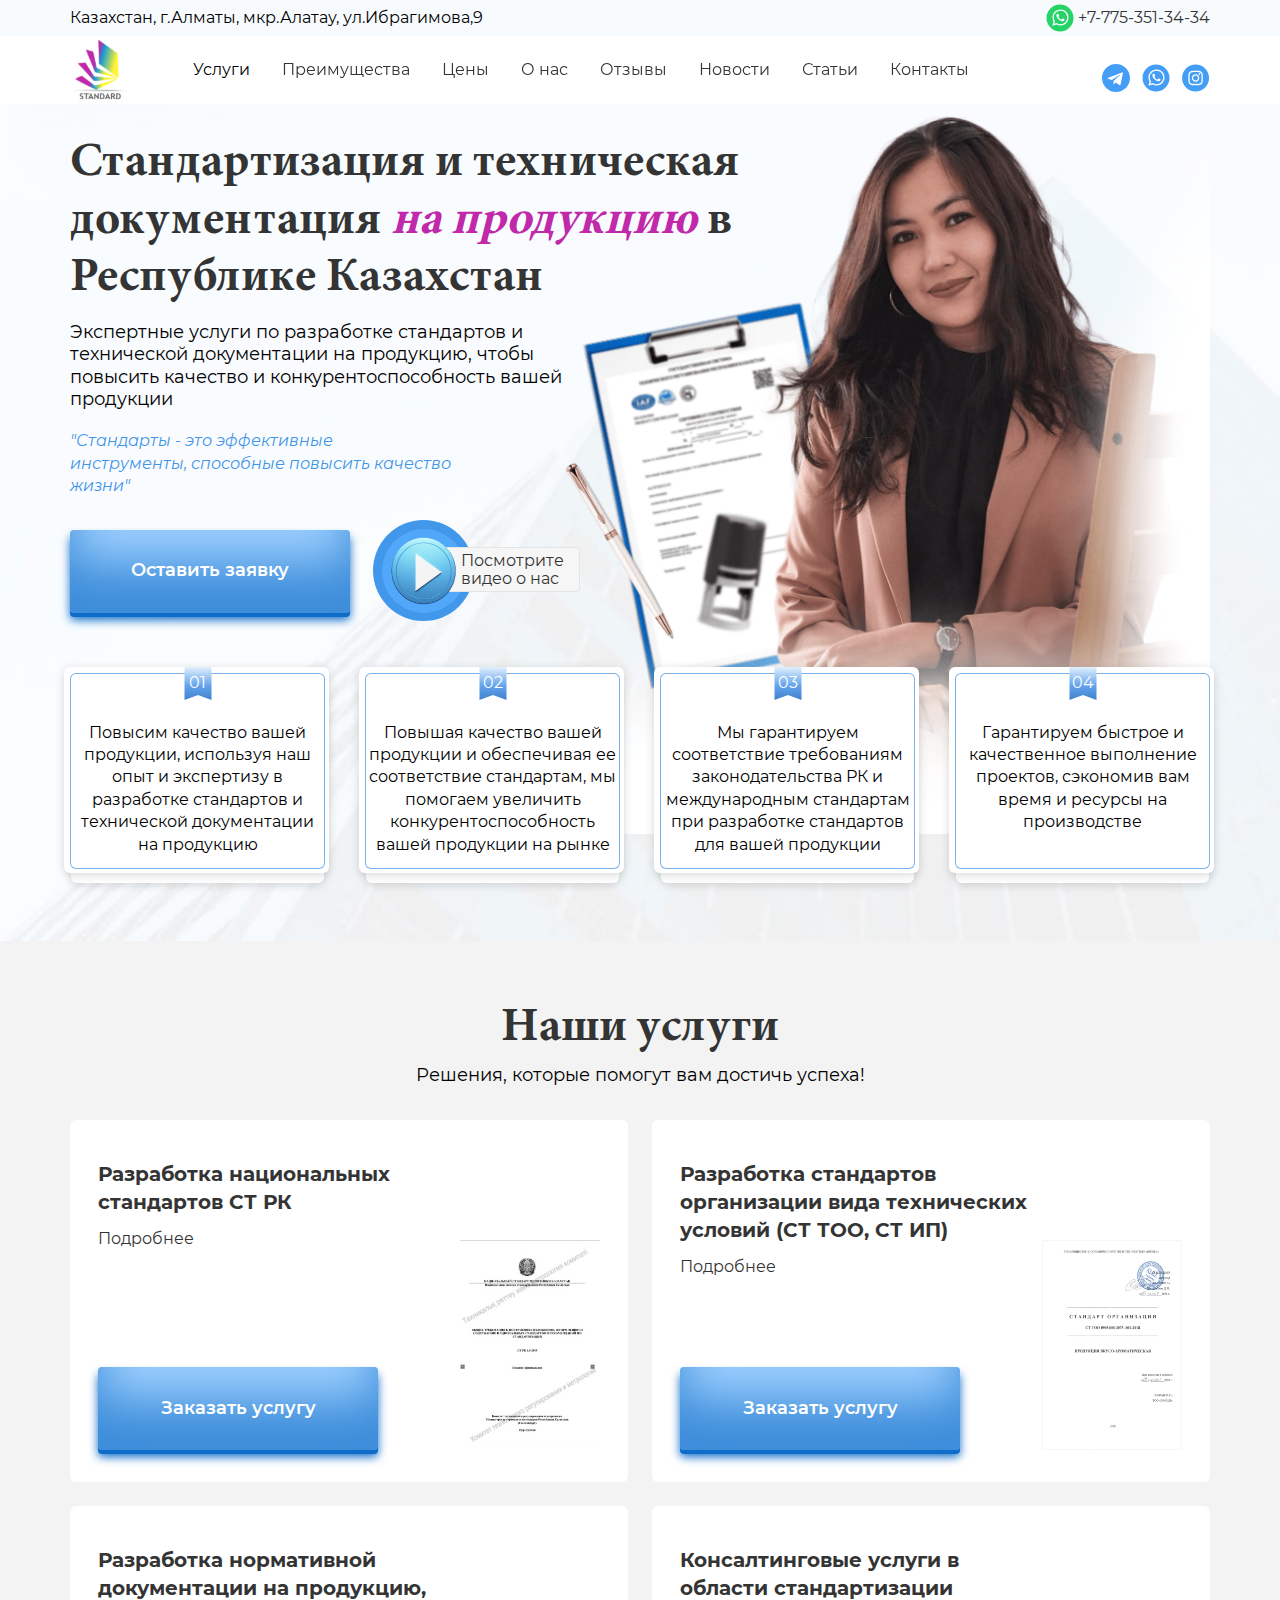
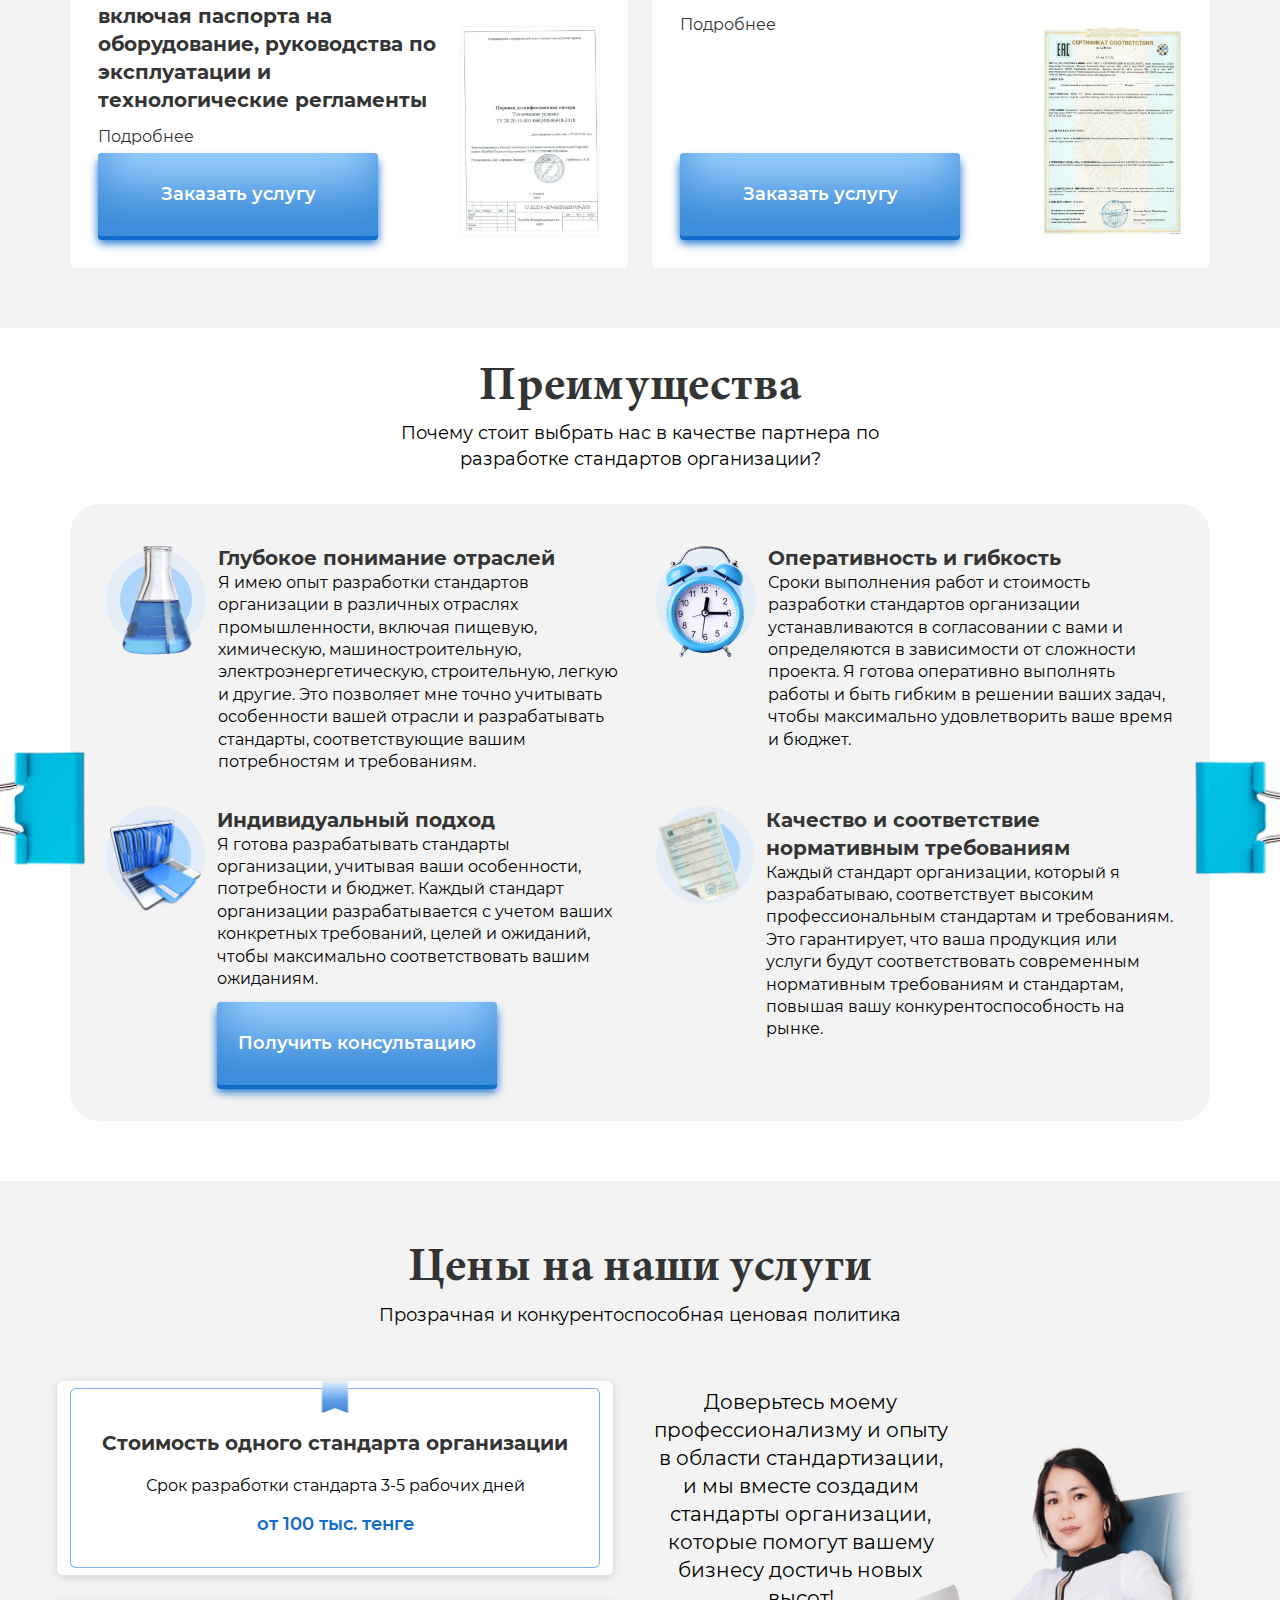
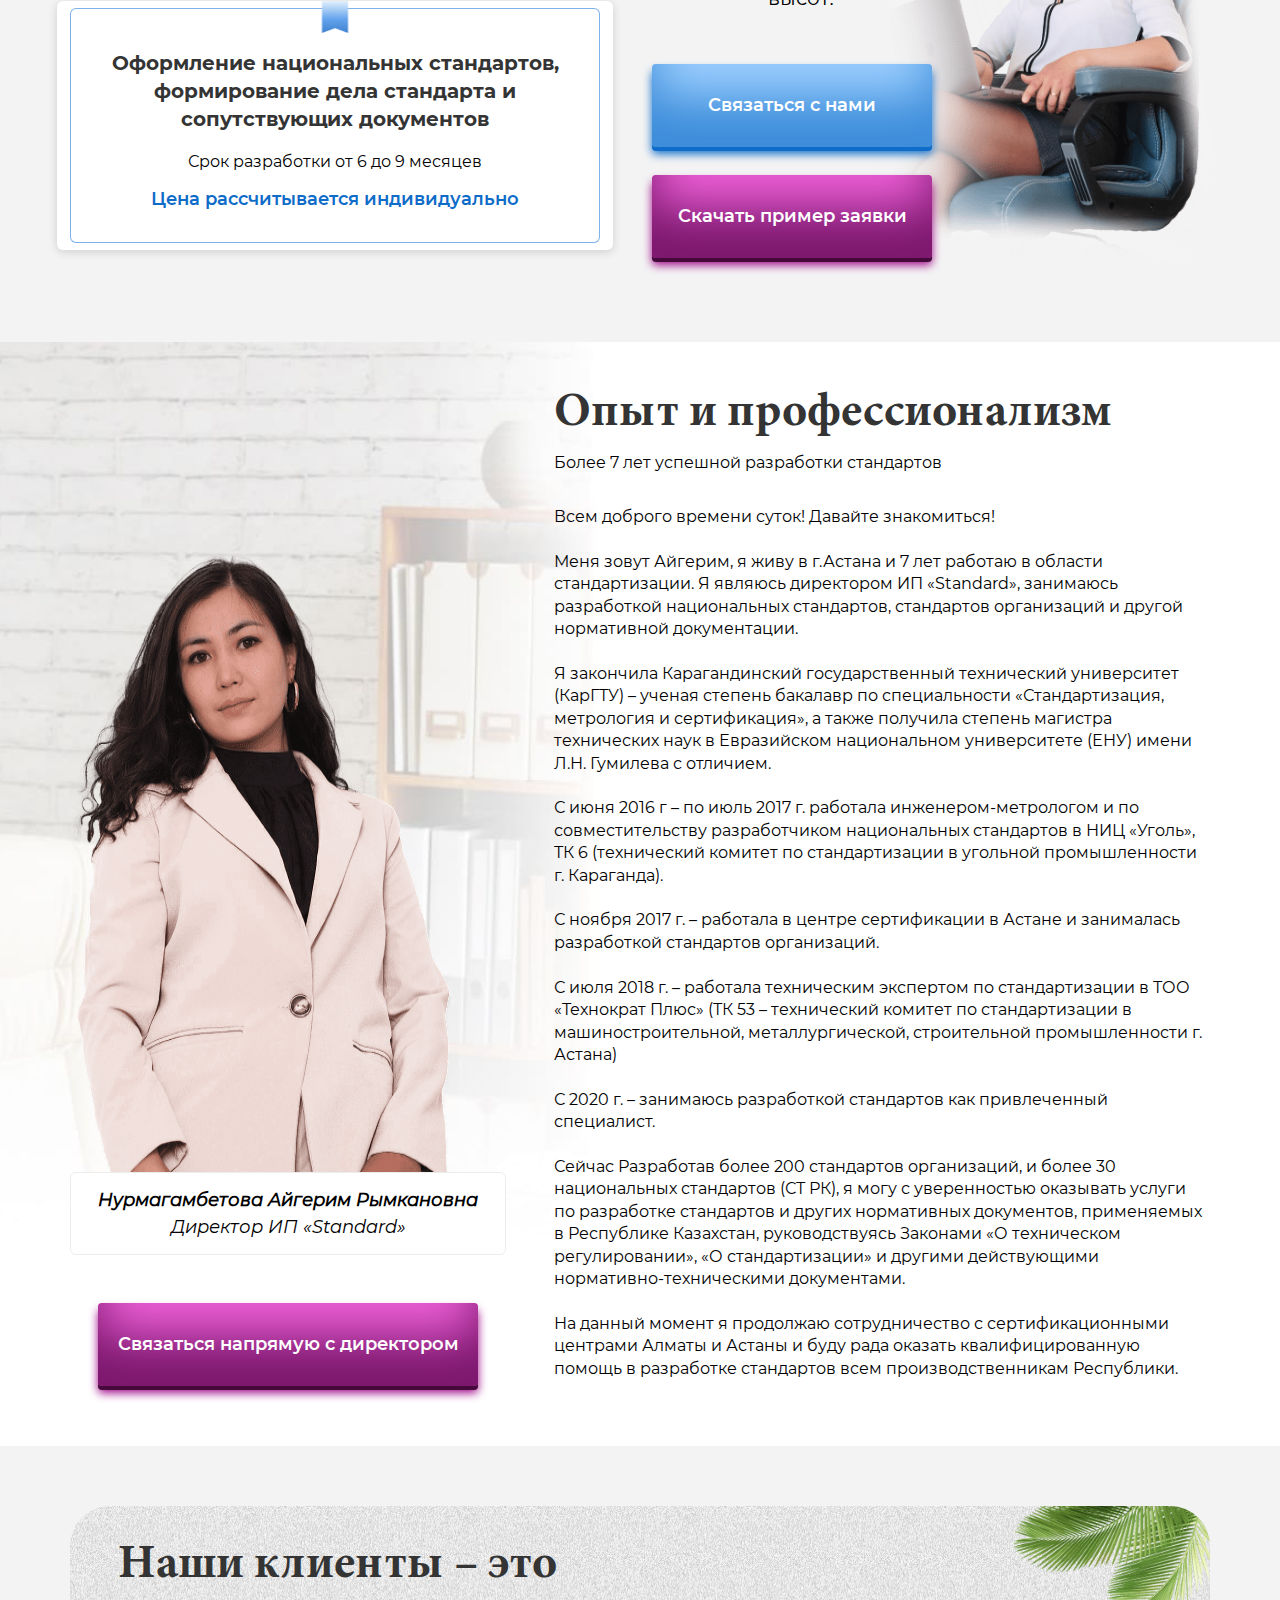
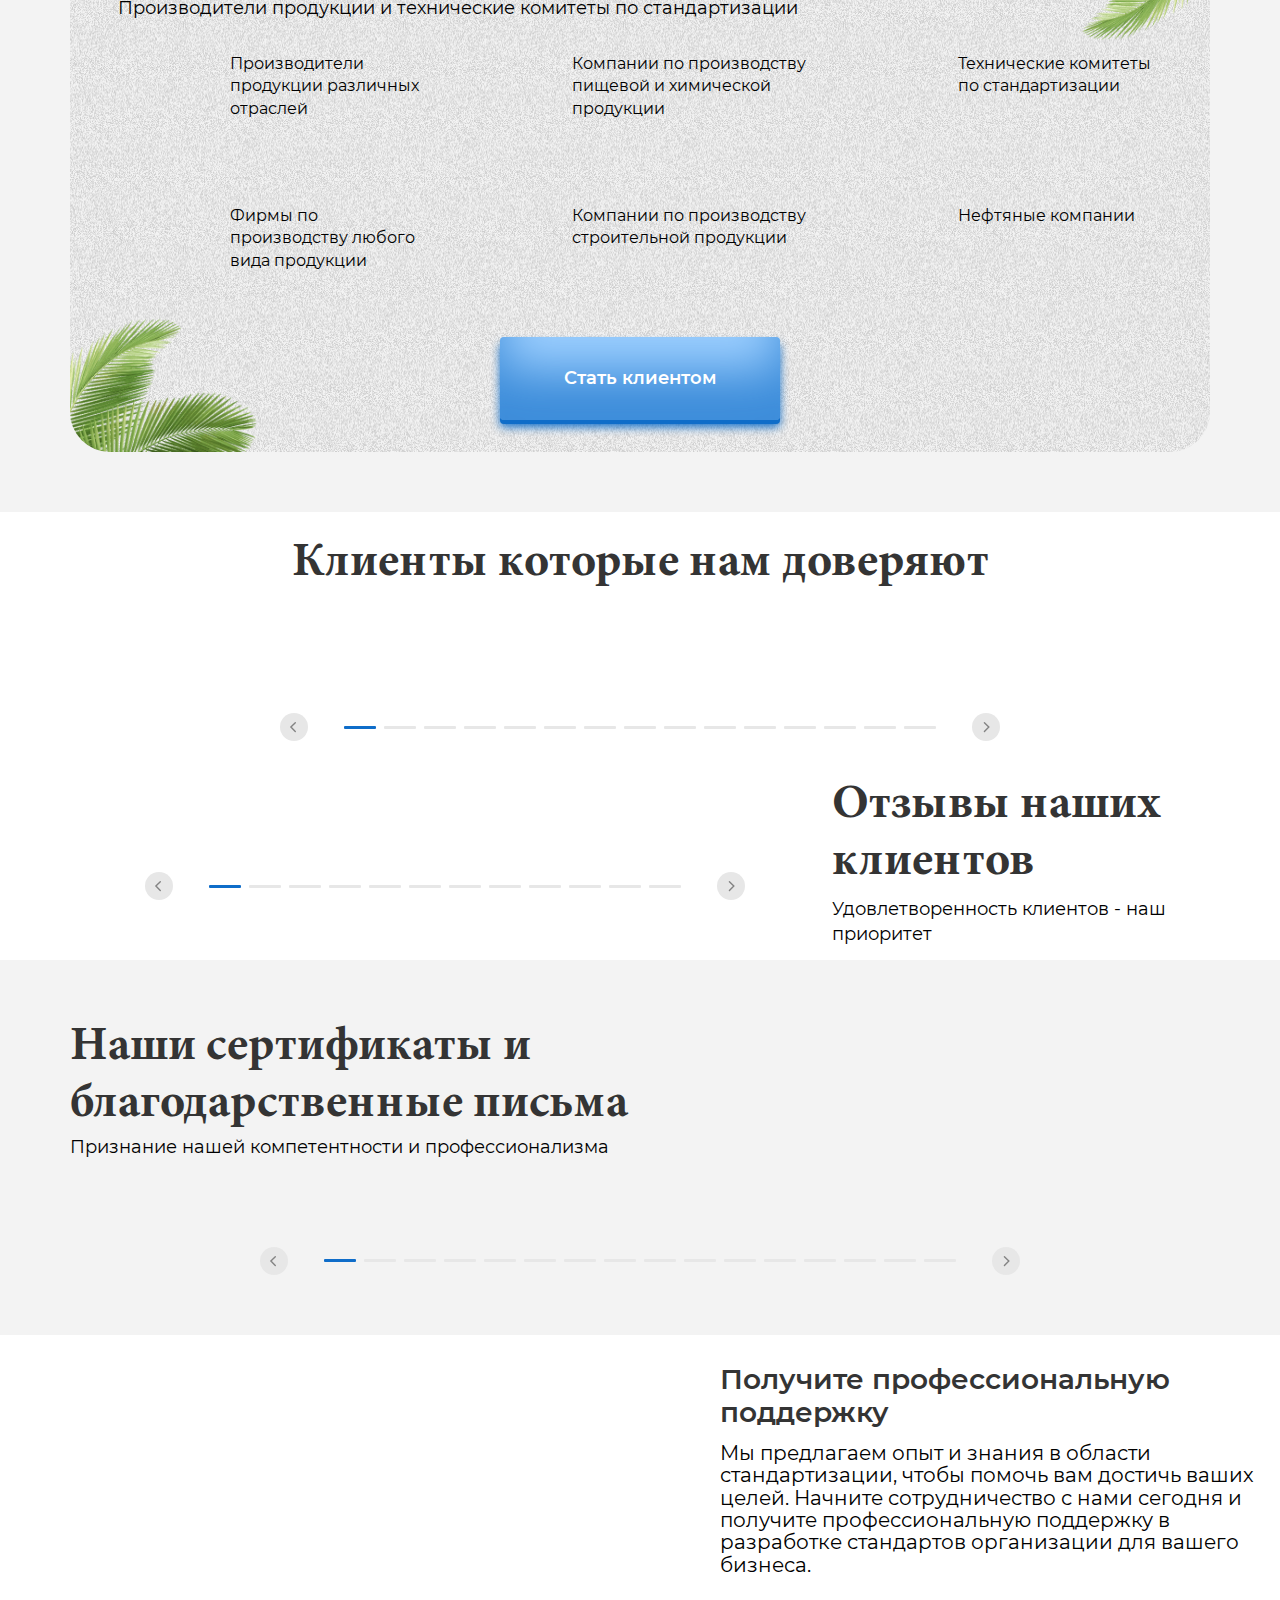
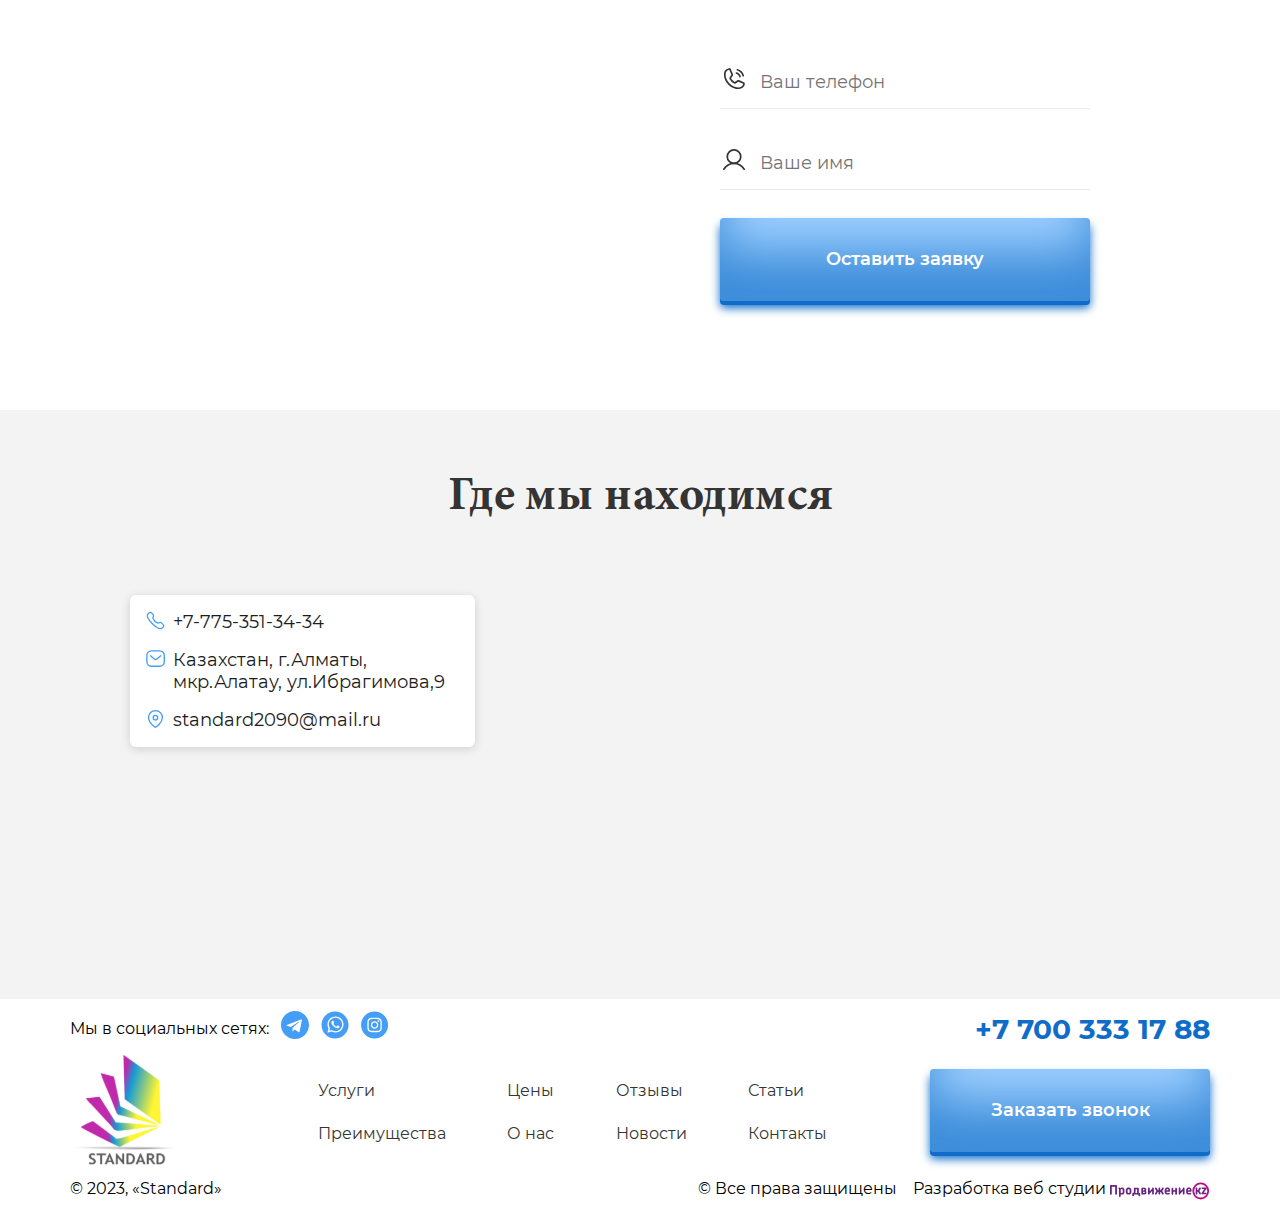
==== commit ce80de9d: "fix" ====
--- a/index.html
+++ b/index.html
@@ -281,6 +281,9 @@
                         </ul>
                     </div>
                 </div>
+                <div class="decor-item">
+                    <img src="./assets/image/home/service/decor.png" alt="декорация" aria-hidden="true">
+                </div>
             </section>
             <section class="advantage" aria-labelledby="advantage-title">
                 <div class="container">
@@ -389,6 +392,9 @@
                                 height="440">
                         </div>
                     </div>
+                </div>
+                <div class="decor-item decor-item-left">
+                    <img src="./assets/image/home/price/decor.png" alt="декорация" aria-hidden="true">
                 </div>
             </section>
             <sectiin class="experience" aria-labelledby="experience-title">
@@ -933,6 +939,9 @@
                         </div>
                     </div>
                 </div>
+                <div class="decor-item">
+                    <img src="./assets/image/decor/folder.png" alt="декорация" aria-hidden="true">
+                </div>
             </section>
             <section class="feedback" aria-labelledby="feedback-title">
                 <div class="feedback__wrapper">
@@ -967,6 +976,9 @@
                             </form>
                         </div>
                     </div>
+                </div>
+                <div class="decor-item">
+                    <img src="./assets/image/home/feedback/decor.png" alt="декорация" aria-hidden="true">
                 </div>
             </section>
             <section class="map" aria-labelledby="map-title">
--- a/assets/css/style.min.css
+++ b/assets/css/style.min.css
@@ -1 +1 @@
-@font-face{font-family:"Minion Pro";src:local("Minion Pro Bold It"),local("Minion-Pro-Bold-It"),url("./../fonts/minion/MinionPro-BoldIt.woff2") format("woff2"),url("./../fonts/minion/MinionPro-BoldIt.woff") format("woff"),url("./../fonts/minion/MinionPro-BoldIt.ttf") format("truetype");font-weight:700;font-style:normal}@font-face{font-family:"Minion Pro";src:local("Minion Pro Bold"),local("Minion-Pro-Bold"),url("./../fonts/minion/MinionPro-Bold.woff2") format("woff2"),url("./../fonts/minion/MinionPro-Bold.woff") format("woff"),url("./../fonts/minion/MinionPro-Bold.ttf") format("truetype");font-weight:700;font-style:normal}@font-face{font-family:"Montserrat";src:local("Montserrat Regular"),local("Montserrat-Regular"),url("./../fonts/montserrat/Montserrat-Regular.woff2") format("woff2"),url("./../fonts/montserrat/Montserrat-Regular.woff") format("woff"),url("./../fonts/montserrat/Montserrat-Regular.ttf") format("truetype");font-weight:400;font-style:normal}@font-face{font-family:"Montserrat";src:local("Montserrat Semi Bold"),local("Montserrat-Semi-Bold"),url("./../fonts/montserrat/Montserrat-SemiBold.woff2") format("woff2"),url("./../fonts/montserrat/Montserrat-SemiBold.woff") format("woff"),url("./../fonts/montserrat/Montserrat-SemiBold.ttf") format("truetype");font-weight:600;font-style:normal}@font-face{font-family:"Montserrat";src:local("Montserrat Italic"),local("Montserrat-Italic"),url("./../fonts/montserrat/Montserrat-Italic.woff2") format("woff2"),url("./../fonts/montserrat/Montserrat-Italic.woff") format("woff"),url("./../fonts/montserrat/Montserrat-Italic.ttf") format("truetype");font-weight:normal;font-style:italic}@font-face{font-family:"Montserrat";src:local("Montserrat Bold"),local("Montserrat-Bold"),url("./../fonts/montserrat/Montserrat-Bold.woff2") format("woff2"),url("./../fonts/montserrat/Montserrat-Bold.woff") format("woff"),url("./../fonts/montserrat/Montserrat-Bold.ttf") format("truetype");font-weight:700;font-style:normal}*{padding:0;margin:0;border:0}*,*:before,*:after{box-sizing:border-box}:focus,:active{outline:none}a:focus,a:active{outline:none}a{color:#343434}nav,footer,header,aside{display:block}html,body{height:100%;width:100%;line-height:1.4em;font-size:16px;font-family:"Montserrat";-ms-text-size-adjust:100%;-moz-text-size-adjust:100%;-webkit-text-size-adjust:100%}input,button,textarea{font-family:inherit}input::-ms-clear{display:none}button{cursor:pointer}button::-moz-focus-inner{padding:0;border:0}a,a:visited{text-decoration:none}a:hover{text-decoration:none}ul li{list-style:none}img{vertical-align:top}h1,h2,h3,h4,h5,h6{font-size:inherit;font-weight:700;line-height:1.2em;color:#343434}h1,h2{font-family:"Minion Pro";font-size:48px}h3{font-family:"Montserrat";font-size:20px;line-height:1.4em}.container{max-width:1180px;padding:0 20px;width:100%;margin:0 auto}.wrapper{display:flex;flex-direction:column;height:100%}.header{flex:0 0 auto}.main{padding-top:104px;flex:1 0 auto}.footer{flex:0 0 auto}body.body-lock{overflow:hidden}body.body-lock::before{content:"";position:fixed;display:block;top:0px;left:0px;width:100vw;height:100vh;background:rgba(0,0,0,.56);z-index:4}.icon{width:28px;height:28px}.button{position:relative;width:280px;height:83px;border-radius:4px;transition:.3s;font-weight:600;font-size:18px;line-height:130%;color:#fff}.button::before{content:"";position:absolute;bottom:0;right:0;width:100%;height:100%;border-radius:4px}.button::after{content:"";position:absolute;bottom:0;right:0;width:100%;height:100%;border-radius:4px}.button-blue{background-color:#9ed0ff;box-shadow:0px -50px 50px 0px #3c8cda inset}.button-blue::before{box-shadow:0px 7px 10px 0px #0f6dc9}.button-blue::after{box-shadow:0px 4px 0px 0px #0f6dc9}.button-blue:hover{box-shadow:0px 50px 50px 0px #1567b7 inset;background:#4197ec}.button-pink{background-color:#ee60d9;box-shadow:0px -50px 50px 0px #7b176c inset}.button-pink::before{box-shadow:0px 7px 10px 0px #9f0789}.button-pink::after{box-shadow:0px 4px 0px 0px #45093c}.button-pink:hover{box-shadow:0px 50px 50px 0px #ad0995 inset;background:#bd1ba5}.title__wrapper{text-align:center}.title__wrapper p{width:525px;margin:0 auto;font-size:18px;line-height:140%;margin-top:4px}.swiper-slide img{width:100%;-o-object-fit:contain;object-fit:contain}.slide__control{display:flex;align-items:center;justify-content:center;margin:0 auto;margin-top:24px}.slide-prev,.slide-next{background-color:rgba(0,0,0,0);fill:#e7e7e7;width:28px;height:28px}.slide-prev svg,.slide-next svg{width:100%;height:100%}.slide-pagination-wrap{display:flex;transform:translateY(-3px)}.slide-pagination{margin:0 32px}.slide-pagination .swiper-pagination-bullet{width:32px;height:3px;background:#e7e7e7;border-radius:1px;opacity:1}.slide-pagination .swiper-pagination-bullet-active{background:#0f6dc9}.page__path-list{display:flex;flex-wrap:wrap;padding-top:8px}.page__path-item{display:flex;padding-right:4px;font-size:12px;line-height:130%}.page__path-item::after{content:"-";display:block;margin-left:4px}.page__path-item:last-child:after{content:"";display:none;margin:0}.page__pagination{padding:6px 0;margin-top:20px;display:flex;align-items:center;justify-content:center;background-color:#fff}.page__pagination .icon{fill:rgba(0,0,0,0)}.page__pagination button{background:rgba(0,0,0,0)}.page__pagination-arrow-left{display:flex}.page__pagination-arrow-left .icon:first-child{margin-right:8px}.page__pagination-number{display:flex;align-items:center;max-width:280px;padding:0 12px}.page__pagination-number button{padding:0 16px}.page__pagination-number span{margin-left:16px}.page__pagination-number .active{border:1px solid #343434;border-radius:2px;padding-top:8px;padding-bottom:8px}.page__pagination-arrow-right{display:flex;align-items:center}.page__pagination-arrow-right .icon:first-child{margin-right:8px}.page__pagination-arrow-right .icon{transform:rotate(180deg)}.to-top.active{display:flex !important;animation:animToTop .3s forwards}.to-top{position:fixed;display:none;justify-content:center;align-items:center;right:50px;bottom:50px;width:60px;height:60px;border:1px solid #fff;background:#4095e8;border-radius:50%;z-index:3;cursor:pointer;opacity:0}.to-top button{background-color:rgba(0,0,0,0)}.to-top-decor{display:block;width:10px;height:10px;border-bottom:1px solid #fff;border-right:1px solid #fff;transform:rotate(224deg);animation:animateToTop 2s infinite}.to-top-decor:nth-child(2){animation-delay:-0.2s}.to-top-decor:nth-child(3){animation-delay:-0.4s}@keyframes animateToTop{0%{opacity:0;transform:rotate(224deg) translate(-5px, -5px)}50%{opacity:1}100%{opacity:0;transform:rotate(224deg) translate(5px, 5px)}}@keyframes animToTop{0%{opacity:0}100%{opacity:1}}@media(max-width: 768px){h1,h2{font-size:9vw}h3{font-size:5.556vw;line-height:1.4em}html,body{font-size:4.444vw}.container{padding:0 5vw}.icon{width:7.778vw;height:7.778vw}.main{padding-top:19.722vw}.page__path-list{padding-top:2.222vw}.page__path-item{padding-right:1.111vw;font-size:3.333vw}.page__path-item::after{margin-left:1.111vw}.page__pagination{padding:1.6665vw 0;margin-top:5.555vw;display:flex;align-items:center;justify-content:center;background-color:#fff}.page__pagination .icon{fill:rgba(0,0,0,0)}.page__pagination button{background:rgba(0,0,0,0)}.page__pagination-arrow-left{display:flex}.page__pagination-arrow-left .icon:first-child{margin-right:2.222vw}.page__pagination-number{max-width:50vw;padding:0 2.222vw}.page__pagination-number button{padding:0 2.222vw}.page__pagination-number button:nth-child(5){display:none}.page__pagination-number span{margin-left:2.222vw}.page__pagination-number .active{border-radius:.556vw;padding-top:1.111vw;padding-bottom:1.111vw}.page__pagination-arrow-right .icon:first-child{margin-right:2.222vw}.slide-pagination{margin:0 1.111vw}.slide__control{margin-top:2.222vw}.slide-prev,.slide-next{width:8.5vw;min-width:24px;height:8.5vw}.slide-pagination .swiper-pagination-bullet{width:8.889vw;height:.833vw}.title__wrapper p{width:80%;font-size:4.444vw;margin-top:2.222vw}.button{width:100%;height:23.056vw;border-radius:1.111vw;font-size:5vw}.button::before{content:"";border-radius:1.111vw}.button::after{content:"";border-radius:1.111vw}.button-blue{box-shadow:0vw -13.889vw 13.889vw 0vw #3c8cda inset}.button-blue::before{box-shadow:0vw 1.944vw 2.778vw 0vw #0f6dc9}.button-blue::after{box-shadow:0vw 1.111vw 0vw 0vw #0f6dc9}.button-blue:hover{box-shadow:0vw 13.889vw 13.889vw 0vw #1567b7 inset}.button-pink{box-shadow:0vw -13.889vw 13.889vw 0vw #7b176c inset}.button-pink::before{box-shadow:0vw 1.944vw 2.778vw 0vw #9f0789}.button-pink::after{box-shadow:0vw 1.111vw 0vw 0vw #45093c}.button-pink:hover{box-shadow:0vw 13.889vw 13.889vw 0vw #ad0995 inset}}.header{position:fixed;width:100%;z-index:3;background-color:#fff}.header__supinfo-wrap{background:#f8fbfe}.header__supinfo{display:flex;justify-content:space-between;align-items:center;padding:4px 0;font-size:16px}.header__supinfo p{line-height:18px}.header__supinfo a{display:flex;align-items:center;line-height:20px}.header__supinfo .icon{fill:#25d366;margin-right:4px}.header__main{background-color:#fff;display:flex;justify-content:space-between;align-items:center;padding:4px 0}.header__main-left{display:flex;align-items:center}.header__logo{width:67px;height:60px;-o-object-fit:contain;object-fit:contain}.header__list{display:flex;justify-content:space-between;align-items:center;margin:0 -16px;margin-left:40px}.header__item{position:relative;margin:0 16px;cursor:pointer}.header__item a{transition:.3s}.header__item a:hover{color:#449ef6}.header__item-list-wrap{position:absolute;top:45px;left:0;transform:scale(0);padding-top:44px;cursor:default}.header__item-list{background:#fff;width:300px;margin:-44px;border-top:4px solid #0f6dc9;box-shadow:0px 2px 15px rgba(0,0,0,.28);border-radius:0px 0px 6px 6px}.header__item-list-item{font-size:10px;line-height:1em;color:#343434;border-bottom:1px solid #f1f1f1;padding:8px 0;padding-left:8px;padding-right:24px}.header__item-list-item:last-child{border-bottom:none}.header__item:hover .header__item-list-wrap{animation:menuAnim .3s ease forwards}.header__item-list-wrap:hover{animation:menuAnim .3s ease forwards}@keyframes menuAnim{0%{transform:scale(0)}100%{transform:scale(1)}}.header__social{display:flex;align-items:center;margin:0 -6px}.header__social svg{margin:0 6px}.header__social .icon{fill:#449ef6;transition:.3s}.header__social .icon:hover{fill:#1f7edd}.header .menu-burger,.header__main-call,.header__social-popup,.header__address-popup{display:none}@media(max-width: 1080px){body.body-lock-menu{overflow:hidden}body.body-lock-menu .header{z-index:6}body.body-lock-menu::before{content:"";position:fixed;display:block;top:0px;left:0px;width:100vw;height:100vh;background:rgba(255,255,255,0);z-index:4}.header .menu__burger{background-color:rgba(0,0,0,0);border:none;cursor:pointer;display:flex;padding:0;z-index:5}.header .menu__burger svg{width:32px;height:32px}.header .line{fill:none;stroke:#343434;stroke-width:6;transition:stroke-dasharray 600ms cubic-bezier(0.4, 0, 0.2, 1),stroke-dashoffset 600ms cubic-bezier(0.4, 0, 0.2, 1);border-radius:5px}.header .line1{stroke-dasharray:60 207;stroke-width:6}.header .line2{stroke-dasharray:60 60;stroke-width:6}.header .line3{stroke-dasharray:60 207;stroke-width:6}.header .opened .line1{stroke-dasharray:90 207;stroke-dashoffset:-134;stroke-width:6}.header .opened .line2{stroke-dasharray:1 60;stroke-dashoffset:-30;stroke-width:6}.header .opened .line3{stroke-dasharray:90 207;stroke-dashoffset:-134;stroke-width:6}.header__main-right{display:flex;align-items:center}.header__social{margin-left:8px}.header__main-right{display:flex;align-items:center}.header__popup{display:none}.header__popup.active{position:absolute;display:block;top:104px;right:0;width:400px;max-height:70vh;overflow-y:auto;overflow-x:hidden;transform:translateX(100%);background-color:#fff;z-index:5;animation:menuAnim .3s ease-in-out forwards;scrollbar-width:thin;scrollbar-color:#d3d3d3 #f0f0f0}.header__popup.active .header__list,.header__popup.active .header__address-popup,.header__popup.active .header__social-popup{display:block}.header__popup::-webkit-scrollbar{width:6px;background-color:#f0f0f0}.header__popup::-webkit-scrollbar-thumb{background-color:#d3d3d3}@keyframes menuAnim{0%{transform:translateX(100%)}100%{transform:translateX(0)}}.header__list{margin:0}.header__item{padding:20px 0;padding-left:40px;padding-right:20px;margin:0}.header__social-popup{padding:20px 0;padding-left:40px;padding-right:20px}.header__social-popup .icon{margin:0 12px;fill:#449ef6}.header__address-popup{padding:20px 0;padding-left:40px;padding-right:20px}.header__item-list-wrap{position:static;transform:scale(1);height:0;overflow:hidden;padding:0px 0}.header__item:hover .header__item-list-wrap{animation:menuAnimMob .3s ease forwards}.header__item-list-wrap:hover{animation:menuAnimMob .3s ease forwards}@keyframes menuAnimMob{0%{height:0;padding:0px 0}100%{padding:20px 0;height:auto}}.header .header__item-list{background:#fff;width:100%;margin:0;border-top:none;box-shadow:none;border-radius:0}.header .header__item-list-item{display:flex;font-size:14px;line-height:1em;color:#343434;border-bottom:1px solid #f1f1f1;padding:8px 0;padding-left:16px;padding-right:24px}.header .header__item-list-item::before{content:"-";display:block;padding-right:8px}}@media(max-width: 768px){.header__main-call{display:block;fill:rgba(0,0,0,0)}.header__main-call .icon{width:8.889vw;height:8.889vw}.header__main-left{order:2}.header__main-right{order:1}.header__main-call{order:3}.header__social,.header__supinfo-wrap{display:none}.header__popup.active{top:19.5vw;left:0;width:77.778vw;transform:translateX(-100%)}.header__logo{width:19.722vw;height:17.5vw}@keyframes menuAnim{0%{transform:translateX(-100%)}100%{transform:translateX(0)}}.header .menu__burger svg{width:10.889vw;height:10.889vw}.header__supinfo{padding:1.111vw 0;font-size:4.444vw}.header__supinfo p{line-height:5vw}.header__supinfo a{line-height:5.556vw}.header__supinfo .icon{margin-right:1.111vw}.header__main{padding:1.111vw 0}.header__list{margin:0 -4.444vw;margin-left:0vw}.header__item{margin:0 4.444vw}.header__item-list-wrap{padding-top:0vw}.header__item-list{width:100%;margin:-12.221vw;border-top:1.111vw solid #0f6dc9;box-shadow:0px .556vw 4.167vw rgba(0,0,0,.28);border-radius:0px 0px 1.667vw 1.667vw}.header__social{margin:0 -1.6665vw}.header__social svg{margin:0 1.6665vw}.header__item{padding:3.333vw 0;padding-left:5.555vw;padding-right:5.555vw}.header__social-popup{padding:3.333vw 0;padding-left:5.555vw;padding-right:5.555vw}.header__social-popup .icon{margin:0 2.222vw}.header__address-popup{padding:3.333vw 0;padding-left:5.555vw;padding-right:5.555vw}.header .header__item-list-item{font-size:3.5vw;padding:2.222vw 0;padding-left:2.222vw;padding-right:6.666vw}}.popup{position:fixed;display:block;top:50%;left:50%;transform:translate(-50%, -50%) scale(0);opacity:0;padding:50px 30px;z-index:-10;background-color:#fff;border:1px solid #45a1f9;border-radius:20px;box-shadow:0 0 10px #45a1f9;transition:.3s}.popup__close{position:absolute;top:25px;right:30px;width:20px;height:20px;cursor:pointer}.popup fieldset{display:flex;flex-direction:column;align-items:center}.popup legend{font-weight:500;font-size:36px;line-height:1.2em;color:#353535;margin-bottom:30px}.popup input{width:100%;padding:15px 20px;background:#f5f5f5;box-shadow:0px 4px 4px rgba(0,0,0,.25);border-radius:15px;font-size:20px;line-height:24px;color:#353535;margin-bottom:30px}.popup input::-moz-placeholder{color:#353535}.popup input::placeholder{color:#353535}.popup .button{width:285px;height:47px;padding:0;margin-top:20px}.popup.active{z-index:5;transform:translate(-50%, -50%) scale(1);opacity:1}@media(max-width: 769px){.popup{width:80vw;padding:8vw 5vw;border:.278vw solid #45a1f9;border-radius:5.556vw;box-shadow:0 0 2.778vw #45a1f9;margin:5.556vw 0;overflow-y:auto;overflow-x:hidden;max-height:80vh;height:auto}.popup__close{top:6.944vw;right:8.333vw;width:5.556vw;height:5.556vw}.popup fieldset{width:70vw}.popup legend{align-items:flex-start;font-size:6vw;line-height:1.2em;margin-bottom:5vw;width:70vw}.popup input{width:60vw;padding:4.167vw 5.556vw;box-shadow:0px 1.111vw 1.111vw rgba(0,0,0,.25);border-radius:4.167vw;font-size:4.556vw;line-height:6.667vw;margin-bottom:5vw;width:70vw}.popup .button{width:70vw;height:13.056vw;margin-top:5.556vw}}.firstscreen{padding-top:32px;background:url(./../image/home/firstscreen/bg.jpg);background-repeat:no-repeat;background-size:cover;padding-bottom:72px}.firstscreen__wrapper{position:relative}.firstscreen__info{position:relative;width:685px;z-index:1}.firstscreen__info strong{color:#c029aa;font-style:italic}.firstscreen__info p{width:530px;margin-top:12px;font-size:18px}.firstscreen__info .firstscreen__subinfo{width:383px;margin-top:20px;color:#4095e7;font-size:16px;font-style:italic}.firstscreen__button{display:flex;align-items:center;margin-top:32px}.firstscreen__play-wrap{position:relative;margin-left:40px}.firstscreen__play{display:inline-block;width:68px;height:68px;position:relative}.firstscreen__play img{position:relative;z-index:1}.firstscreen__play::before{content:"";position:absolute;display:block;top:-8px;left:-8px;width:84px;height:84px;background:#51a7fa;z-index:-1;border-radius:50%}.firstscreen__play::after{content:"";position:absolute;display:block;top:-17px;left:-17px;width:101px;height:101px;background:#4197ea;z-index:-2;border-radius:50%}.firstscreen__play-text{position:absolute;display:block;width:140px;left:50px;top:10px;background:#f6f6f6;border:1px solid #e4e4e4;border-radius:4px;padding:4px 0;padding-left:20px;padding-right:12px;font-size:16px;line-height:1.1em}.firstscreen__play-wrap .firstscreen__play::before{animation:buttonPlayAnim 1s ease-in-out infinite}.firstscreen__play-wrap .firstscreen__play::after{animation:buttonPlayAnimTwo 1s ease-in-out infinite}@keyframes buttonPlayAnim{0%{transform:scale(1)}100%{transform:scale(1.3)}}@keyframes buttonPlayAnimTwo{0%{transform:scale(1);opacity:1}100%{transform:scale(1.3);opacity:.1}}.firstscreen__image{position:absolute;right:0px;top:-100px;width:700px;height:798px;overflow:hidden}.firstscreen__image img{width:100%;height:100%;-o-object-position:100% 100%;object-position:100% 100%;-o-object-fit:cover;object-fit:cover}.firstscreen__list{display:flex;justify-content:space-between;margin:0 -20px;margin-top:60px;position:relative;z-index:1}.firstscreen__item{position:relative;margin:0 20px;background-color:#fff;border:.6px solid rgba(93,157,231,.8);border-radius:6px;width:256px;height:auto;padding-top:48px;padding-bottom:12px;text-align:center}.firstscreen__item span{top:-7px;right:50%;transform:translateX(50%);position:absolute}.firstscreen__item span::before{position:absolute;top:50%;left:50%;transform:translateX(-50%) translateY(-50%);font-size:16px;color:#fff}.firstscreen__item:nth-child(1) span::before{content:"01"}.firstscreen__item:nth-child(2) span::before{content:"02"}.firstscreen__item:nth-child(3) span::before{content:"03"}.firstscreen__item:nth-child(4) span::before{content:"04"}.firstscreen__item::before{content:"";position:absolute;display:block;top:-7px;left:-7px;z-index:-1;width:calc(100% + 12px);height:calc(100% + 12px);background:#fff;box-shadow:0px 2px 10px rgba(0,0,0,.15);border-radius:6px}.firstscreen__item::after{content:"";position:absolute;display:block;top:15px;left:0px;z-index:-2;width:100%;height:100%;background:#fff;box-shadow:0px 2px 10px rgba(0,0,0,.15);border-radius:6px;transition:.3s}.firstscreen__item:hover::after{transform:translateY(2%)}@media(max-width: 1200px){.firstscreen__image{top:100px}.firstscreen__list{flex-wrap:wrap;margin:-16px;margin-top:40px}.firstscreen__item{width:calc(50% - 32px);margin:16px}}@media(max-width: 900px){.firstscreen__image{top:200px}}@media(max-width: 768px){.firstscreen{padding-top:7.777vw;padding-bottom:11.11vw}.firstscreen__wrapper{position:relative}.firstscreen__wrap{position:relative}.firstscreen__info{position:static;width:100%}.firstscreen__info p{width:100%;margin-top:3.333vw;font-size:5vw}.firstscreen__info .firstscreen__subinfo{width:100%;margin-top:5.555vw;font-size:4.444vw}.firstscreen__button{position:absolute;left:0;bottom:0;width:100%;display:flex;align-items:start;flex-direction:column-reverse;margin-top:8.888vw}.firstscreen__play-wrap{margin-left:16.665vw;margin-bottom:11.11vw}.firstscreen__play{width:18.889vw;height:18.889vw}.firstscreen__play img{position:relative;width:100%;height:100%;z-index:2}.firstscreen__play::before{content:"";top:-2.222vw;left:-2.222vw;width:23.333vw;height:23.333vw;z-index:1}.firstscreen__play::after{content:"";top:-4.722vw;left:-4.722vw;width:28.056vw;height:28.056vw;z-index:0}.firstscreen__play-text{width:38.889vw;left:15vw;top:4vw;border-radius:1.111vw;padding:1.111vw 0;padding-left:7.777vw;padding-right:3.333vw;font-size:4vw;z-index:1}.firstscreen__image{position:static;width:auto;height:auto}.firstscreen .firstscreen__list{margin:-5.555vw 0;margin-top:11.11vw}.firstscreen .firstscreen__item{width:74.444vw;margin:5.555vw 0;margin-left:auto;margin-right:auto}.firstscreen .firstscreen__item span{top:-2.5vw}.firstscreen .firstscreen__item span img{width:6vw;height:7vw;-o-object-fit:contain;object-fit:contain}.firstscreen__item::before{content:"";top:-1.944vw;left:-1.944vw;width:calc(100% + 3.333vw);height:calc(100% + 3.333vw);box-shadow:0px .556vw 2.778vw rgba(0,0,0,.15);border-radius:1.667vw}.firstscreen__item::after{content:"";top:4.167vw;box-shadow:0px .556vw 2.778vw rgba(0,0,0,.15);border-radius:1.667vw}}.service{position:relative;padding:60px 0;background-color:#f3f3f3}.service__list{display:flex;flex-wrap:wrap;margin:-12px;margin-top:20px}.service__item{background-color:#fff;width:calc(50% - 24px);height:362px;border-radius:6px;display:flex;margin:12px;padding:0 28px;padding-top:40px;padding-bottom:32px;z-index:1}.service__image{display:flex;align-items:flex-end}.service__image .button{display:none}.service__image img{width:140px;height:210px}.service__left{display:flex;flex-direction:column}.service__left h3{flex:0 0 auto}.service__left a{flex:1 1 auto;margin-top:12px}.service__left button{flex:0 0 auto}.service::before{content:"";position:absolute;display:block;right:5px;bottom:0px;width:155px;height:160px;background:url(./../image/home/service/decor.png);background-repeat:no-repeat;background-size:contain}@media(max-width: 1200px){.service__item{display:flex;flex-direction:column;height:auto}.service__item .button{display:none}.service__left{height:100%}.service__image{display:flex;flex-direction:column}.service__image .button{display:block;margin-top:12px}}@media(max-width: 768px){.service{padding:7.777vw 0}.service__list{margin:0vw;margin:-3.333vw 0;margin-top:5.555vw}.service__item{width:100%;height:auto;border-radius:1.667vw;margin:0vw;margin:3.333vw 0;padding:0 7.777vw;padding-top:7.777vw;padding-bottom:7.777vw}.service__image img{margin-top:3.333vw;width:100%;height:auto}.service__image .button{margin-top:3.333vw}.service__left h3{font-size:4.4vw}.service__left a{margin-top:3.333vw}.service::before{content:"";right:1.389vw;bottom:0vw;width:43.056vw;height:44.444vw}}.advantage{padding-top:32px;padding-bottom:60px;overflow:hidden}.advantage__wrap{position:relative;background-color:#f3f3f3;border-radius:30px;padding:0 36px;padding-top:40px;padding-bottom:36px;margin-top:32px}.advantage__wrap::before{content:"";position:absolute;display:block;top:50%;left:0;transform:translateY(-50%) translateX(-93%);width:216.28px;height:123.02px;background:url(./../image/decor/clothespin.png);background-repeat:no-repeat;background-size:contain}.advantage__wrap::after{content:"";position:absolute;display:block;top:50%;right:0;transform:translateY(-50%) translateX(93%) rotate(180deg);width:216.28px;height:123.02px;background:url(./../image/decor/clothespin.png);background-repeat:no-repeat;background-size:contain}.advantage__container{display:flex;flex-wrap:wrap;margin:-16px}.advantage__item{display:flex;align-items:flex-start;width:calc(50% - 32px);margin:16px}.advantage__info{margin-left:12px}.advantage__info .button{margin-top:12px}@media(max-width: 1080px){.advantage__container{flex-direction:column}.advantage__item{width:100%}.advantage__wrap::before{content:"";display:none}.advantage__wrap::after{content:"";display:none}}@media(max-width: 767.999px){.advantage{padding-top:7.777vw;padding-bottom:7.777vw}.advantage__wrap{border-radius:8.333vw;padding:0 6.666vw;padding-top:7.777vw;padding-bottom:7.777vw;margin-top:7.777vw}.advantage__container{margin:0;margin:-4.444vw 0}.advantage__item{display:flex;flex-direction:column;margin:0;margin:4.444vw 0}.advantage__item img{width:20vw;height:auto}.advantage__info{width:auto;margin:0;margin-top:3.333vw}.advantage__info .button{margin-top:3.333vw}}.price{position:relative;padding-top:60px;padding-bottom:84px;background-color:#f3f3f3}.price__wrapper{position:relative}.price__wrap{display:flex;margin-top:60px}.price__button-wrap{display:none}.price__list{margin:0 -20px;position:relative;z-index:1}.price__item{position:relative;background-color:#fff;border:.6px solid rgba(93,157,231,.8);border-radius:6px;width:530px;padding-top:40px;padding-bottom:32px;margin:0 20px;text-align:center}.price__item p{margin-top:20px;line-height:1.1em}.price__item:last-child{margin-top:40px}.price__item::before{content:"";position:absolute;display:block;top:-8px;left:-14px;z-index:-1;width:calc(100% + 28px);height:calc(100% + 16px);background:#fff;box-shadow:0px 2px 10px rgba(0,0,0,.15);border-radius:6px}.price__item::after{content:"";position:absolute;display:block;top:-8px;left:50%;transform:translateX(-50%);width:27px;height:33px;background:url(./../image/home/flag.png);background-repeat:no-repeat;background-size:contain}.price__item-subinfo{font-weight:600;font-size:18px;line-height:1em;color:#0f6dc9}.price__right{margin-left:52px;z-index:1}.price__right a{display:flex;justify-content:center;align-items:center}.price__right p{width:297px;font-size:20px;line-height:140%;text-align:center}.price__right .button-blue{margin-top:52px}.price__right .button-pink{margin-top:28px}.price__image{position:absolute;right:0;bottom:0;width:338px;height:426px}.price::before{content:"";position:absolute;display:block;top:-90px;left:0px;width:450px;height:376px;background:url(./../image/home/price/decor.png);background-repeat:no-repeat;background-size:contain}@media(max-width: 1024px){.price__right{display:flex;flex-wrap:wrap;align-items:center}.price__right p{width:100%}.price__right .button-blue,.price__right .button-pink{display:none}.price__wrap{flex-direction:column-reverse;align-items:center;margin-top:12px}.price__list{display:flex;width:100%;margin:0 -28px;margin-top:28px}.price__item{width:calc(50% - 24px);margin:0 28px}.price__item:last-child{margin-top:0px}.price__button-wrap{z-index:1;display:flex;margin-top:28px}.price__button-wrap a{display:flex;justify-content:center;align-items:center;margin-left:12px}.price__image{display:none}}@media(max-width: 768px){.price{padding-top:7.777vw;padding-bottom:11.11vw}.price__wrap{margin-top:2.222vw}.price__list{flex-direction:column;align-items:center;margin:-4.444vw 0;margin-top:0vw}.price__item{border:.167vw solid rgba(93,157,231,.8);border-radius:1.667vw;width:90%;margin:4.444vw 0}.price__item p{margin-top:5.555vw;line-height:1.1em}.price .price__button-wrap{margin-top:7.777vw;flex-direction:column}.price .price__button-wrap a{margin:0;margin-top:4.444vw;padding:0 8px}.price__item:last-child{margin-top:5.555vw}.price__item::before{content:"";top:-2.222vw;left:-3.889vw;z-index:-1;width:calc(100% + 7.778vw);height:calc(100% + 4.444vw);box-shadow:0vw .556vw 2.778vw rgba(0,0,0,.15);border-radius:1.667vw}.price__item::after{content:"";top:-2.222vw;left:50%;transform:translateX(-50%);width:7.5vw;height:9.167vw}.price__item-subinfo{font-weight:600;font-size:5vw;line-height:1em}.price__right{margin-left:0vw}.price__right p{width:82.5vw;font-size:3.556vw;line-height:140%}.price__right .button-blue{margin-top:14.443vw}.price__right .button-pink{margin-top:7.777vw}.price__image{width:93.889vw;height:118.333vw}.price::before{display:none}}.experience{position:relative}.experience__wrapper{padding-top:44px;padding-bottom:60px;display:flex}.experience__director{position:relative;z-index:1;text-align:center;margin-right:48px}.experience__director .button{width:380px;margin-top:48px}.experience__director img{width:436px;height:618px;margin-top:168px}.experience .experience__info-wrap{display:flex;flex-direction:column;background:#fff;border:1px solid #ededed;border-radius:6px;padding:16px 0;padding-left:20px;padding-right:20px}.experience__name{display:inline-block;font-style:italic;font-weight:600;font-size:18px}.experience__subinfo{display:inline-block;font-style:italic;font-size:18px;margin-top:4px}.experience__info{position:relative;z-index:1}.experience p{display:inline-block;margin-top:32px}.experience__info-subtitle{display:inline-block;margin-top:8px}.experience::before{content:"";position:absolute;display:block;top:0;left:0px;width:47%;height:100%;background:url(./../image/home/experience/bg.jpg);background-repeat:no-repeat;background-size:cover;background-position:100% 100%}@media(max-width: 1080px){.experience__wrapper{flex-direction:column-reverse}.experience__director{display:flex;flex-direction:column;align-items:center;margin:0;margin-top:12px}.experience__director img{margin:0}.experience__director .button{margin-top:28px}.experience__info{margin-top:0px}}@media(max-width: 768px){.experience__wrapper{flex-direction:column-reverse;margin:0;padding-top:7.777vw;padding-bottom:8.888vw}.experience__director{margin:0;margin-top:3.333vw}.experience__director .button{width:100%;font-size:3.5vw;margin-top:7.777vw}.experience__director img{width:100%;height:134vw;-o-object-fit:cover;object-fit:cover;-o-object-position:0 0;object-position:0 0;margin-top:0vw}.experience .experience__info-wrap{border-radius:1.667vw;padding:4.444vw 0;padding-left:5.555vw;padding-right:5.555vw}.experience__name{margin-top:4.444vw;font-size:5vw}.experience__info{margin-top:7.777vw}.experience__subinfo{font-size:5vw;margin-top:1.111vw}.experience p{margin-top:8.888vw}.experience__info-subtitle{margin-top:4.444vw}}.client{padding:60px 0;background-color:#f3f3f3}.client .title__wrapper{text-align:start;position:relative;z-index:1}.client .title__wrapper p{margin:0;width:100%}.client__wrapper{position:relative;border-radius:40px;background:url(./../image/home/client/bg.jpg);background-repeat:no-repeat;background-size:cover;background-size:100% 100%;padding:32px 0;padding-left:48px;padding-right:48px;overflow:hidden}.client__wrapper::before{content:"";position:absolute;display:block;right:0;top:0;width:233px;height:140px;background:url(./../image/home/client/bg-1.png);background-repeat:no-repeat;background-size:contain;background-position:100% 0%}.client__wrapper::after{content:"";position:absolute;display:block;left:0;bottom:0;width:230px;height:140px;background:url(./../image/home/client/bg-2.png);background-repeat:no-repeat;background-size:contain;background-position:0 100%}.client__list{position:relative;z-index:1;display:flex;flex-wrap:wrap;margin:6px 0;margin-left:-16px;margin-right:-16px}.client__item{display:flex;margin:26px 0;margin-left:16px;margin-right:16px}.client__item p{margin-left:12px}.client__item:nth-child(1){width:calc(32% - 34px)}.client__item:nth-child(2){width:calc(36% - 34px)}.client__item:nth-child(3){width:calc(32% - 34px)}.client__item:nth-child(4){width:calc(32% - 34px)}.client__item:nth-child(5){width:calc(36% - 34px)}.client__item:nth-child(6){width:calc(32% - 34px)}.client .button__wrapper{position:relative;z-index:1;width:100%;text-align:center}@media(max-width: 1024px){.client__item{width:calc(50% - 34px) !important}.client__item p{margin-left:12px}}@media(max-width: 768px){.client{padding:7.777vw 0}.client__wrapper{border-radius:7vw;padding:6.666vw 0;padding-left:4.444vw;padding-right:4.444vw}.client__wrapper::before{content:"";width:64.722vw;height:38.889vw}.client__wrapper::after{content:"";width:63.889vw;height:38.889vw}.client__list{margin:0;margin:1.6665vw 0}.client__item{width:100% !important;margin:0;margin:7.2215vw 0}.client__item p{margin-left:3.333vw}.client__item img{width:19.444vw;height:19.444vw}}.trust{padding:24px 0}.trust__slider{margin-top:24px;position:relative}.trust .swiper-wrapper{display:flex;align-items:center}@media(max-width: 768px){.trust{padding:6.666vw 0}.trust__slider{margin-top:6.666vw}}.review{padding:60px 0}.review__wrapper{position:relative;display:flex}.review .title__wrapper{text-align:start;position:absolute;top:50%;transform:translateY(-50%);width:340px;margin-left:12px}.review .title__wrapper p{width:340px}.review__image{width:750px}@media(max-width: 1200px){.review{padding:60px 0}.review__wrapper{position:relative;display:flex;flex-direction:column-reverse}.review .title__wrapper{text-align:center;position:static;transform:translateY(0);width:80%;margin:0 auto}.review .title__wrapper p{width:500px}.review__image{width:100%;margin-top:16px}}@media(max-width: 768px){.review{padding:7.777vw 0}.review .title__wrapper{width:100%}.review .title__wrapper p{width:100%}.review__image{margin-top:4.444vw}}.letter{position:relative;padding:60px 0;background-color:#f3f3f3}.letter .title__wrapper{text-align:start;width:600px}.letter .title__wrapper p{width:100%;margin:0}.letter::before{content:"";position:absolute;display:block;top:-150px;right:0px;width:335px;height:296px;background:url(./../image/decor/folder.png);background-repeat:no-repeat;background-size:contain}@media(max-width: 1200px){.letter::before{display:none}}@media(max-width: 768px){.letter{padding:7.777vw 0}.letter .title__wrapper{width:100%}.letter .title__wrapper p{margin-top:4.444vw}.letter__image{margin-top:4.444vw}}.feedback{position:relative}.feedback__wrapper{display:flex}.feedback__image img{width:50vw;height:675px;-o-object-fit:cover;object-fit:cover}.feedback__info{padding:28px 0;margin-left:60px}.feedback__info h2{font-family:"Montserrat";font-style:normal;font-weight:600;font-size:28px;line-height:120%}.feedback__info p{font-size:20px;margin-top:12px}.feedback__info form{display:flex;flex-direction:column;margin-top:52px;width:370px}.feedback__input{display:flex;align-items:center;width:100%;height:53px;border-bottom:1px solid #ebebeb;margin-top:28px}.feedback__input input{width:100%;font-size:18px;background-color:rgba(0,0,0,0)}.feedback__input label{fill:rgba(0,0,0,0);cursor:pointer}.feedback__input label .icon{margin-right:12px}.feedback .button{width:100%;margin-top:28px}.feedback::before{content:"";position:absolute;display:block;right:0;bottom:0px;width:150px;height:189px;background:url(./../image/home/feedback/decor.png);background-repeat:no-repeat;background-size:contain;z-index:-1}@media(max-width: 1080px){.feedback__image{display:none}}@media(max-width: 768px){.feedback__info{padding:4.444vw 0;margin-left:0vw}.feedback__info h2{font-size:7.778vw}.feedback__info p{font-size:5.556vw;margin-top:3.333vw}.feedback__info form{margin-top:3.333vw;width:100%}.feedback__input{width:100%;height:14.722vw;margin-top:3.333vw}.feedback__input input{font-size:5vw}.feedback__input label .icon{margin-right:3.333vw}.feedback .button{margin-top:7.777vw}.feedback::before{content:"";width:41.667vw;height:52.5vw}}.map{padding-top:60px;padding-bottom:8px;background-color:#f3f3f3}.map iframe{max-height:70vh}.map .title__wrapper{margin-bottom:20px}.map__wrapper{position:relative}.map__contact{position:absolute;top:125px;left:60px;display:flex;flex-direction:column;background:#fff;box-shadow:0px 2px 10px rgba(0,0,0,.15);border-radius:6px;width:345px;padding:16px;font-style:normal}.map__contact-item:first-child{margin:0}.map__contact-item{display:flex;text-align:center;margin-top:16px}.map__contact-item a,.map__contact-item p{font-size:18px;line-height:22px;color:#1c1d1d;text-align:start}.map__contact-item .icon{margin-right:8px;background-color:#fff;fill:rgba(0,0,0,0);width:19px;height:19px;flex:0 0 19px}@media(max-width: 768px){.map{padding-top:7.777vw;padding-bottom:2.222vw}.map__content{display:flex;flex-direction:column-reverse}.map .title__wrapper{margin-bottom:5.555vw}.map__contact{position:static;box-shadow:0px .556vw 2.778vw rgba(0,0,0,.15);border-radius:1.667vw;width:100%;padding:4.444vw;margin-top:3.333vw}.map__contact-item{margin-top:4.444vw}.map__contact-item a,.map__contact-item p{font-size:5vw;line-height:6.111vw}.map__contact-item .icon{margin-right:2.222vw;width:5.278vw;height:5.278vw;flex:0 0 5.278vw}}.footer__top{display:flex;justify-content:space-between;align-items:center;margin-top:12px;margin-bottom:8px}.footer__top a{font-weight:700;font-size:28px;line-height:130%;color:#0f6dc9}.footer__top .button{display:none}.footer__top-left{display:flex;align-items:center}.footer__top-list{display:flex;align-items:center}.footer__top-item{margin-left:12px}.footer__top-item .icon{fill:#449ef6}.footer__main{display:flex;justify-content:space-between;align-items:center}.footer__logo{width:126px;height:111px}.footer__main-list{display:flex;flex-direction:column;flex-wrap:wrap;height:100px;width:50%}.footer__item{margin-top:20px;margin-left:40px}.footer__bottom{display:flex;justify-content:space-between;align-items:center;margin-top:12px;margin-bottom:8px}.footer__bottom-right{display:flex;align-items:center}.footer__bottom-right span{margin-right:16px}.footer__bottom-company{display:flex;align-items:center}.footer__bottom-company p{margin-right:4px}.footer__bottom-company a{display:flex;align-items:center}.footer__bottom-company img{width:100px;height:20px;margin-top:2.9px}@media(max-width: 1080px){.footer__main-list{display:none}}@media(max-width: 768px){.footer__wrapper{display:flex;flex-direction:column}.footer__top{flex-direction:column;justify-content:center;align-items:center;margin-top:5.555vw;margin-bottom:2.222vw}.footer__top a{font-size:7.778vw}.footer__top .button{display:block;margin-top:3.333vw}.footer__top-left{align-items:center;flex-direction:column}.footer__top-list{margin-top:4.444vw;display:flex;align-items:center}.footer__top-item:first-child{margin:0}.footer__top-item{margin-left:3.333vw}.footer__main{align-items:flex-start;flex-direction:row-reverse;margin-top:11.11vw}.footer__main .button{display:none}.footer__logo{width:45vw;height:auto}.footer__main-list{display:flex;flex-direction:column;flex-wrap:wrap;height:auto;width:100%}.footer__item:first-child{margin:0}.footer__item{margin-top:5.555vw;margin-left:0vw}.footer__bottom{flex-direction:column;justify-content:flex-start;align-items:flex-start;margin-top:3.333vw;margin-bottom:2.222vw;font-size:3.889vw}.footer__bottom-right{font-size:2.8vw}.footer__bottom-right span{margin-right:4.444vw}.footer__bottom-right img{width:11.111vw;height:3.889vw}.footer__bottom-company{display:flex;align-items:center}.footer__bottom-company p{margin-right:1.111vw}.footer__bottom-company a{display:flex;align-items:center}.footer__bottom-company img{width:20vw;height:5.556vw;margin-top:.556vw}}body.body-lock-team{overflow:hidden}body.body-lock-team::before{content:"";position:fixed;display:block;top:0px;left:0px;width:100vw;height:100vh;background:rgba(0,0,0,.56);z-index:4}.team{padding-bottom:64px;background-color:#f3f3f3}.team .title__wrapper{text-align:start;margin-top:12px}.team .title__wrapper h1{font-size:32px;line-height:88%}.team__list{display:flex;flex-wrap:wrap;margin:22px -10px -10px;margin:-12px;margin-top:20px}.team__item{display:flex;flex-direction:column;background:#fff;border-radius:10px;margin:12px;width:calc(25% - 24px);border-radius:15px 15px 0px 0px;transition:.3s;overflow:hidden}.team__item img{width:100%;height:313px;-o-object-fit:cover;object-fit:cover;-o-object-position:top;object-position:top;border-radius:10px 10px 0px 0px}.team__item:hover{box-shadow:0 0 10px 5px #c3c3c3}.team__item-info{display:flex;flex-direction:column;padding:20px;height:100%}.team__item-info span{padding:4px 0;line-height:1em;color:#2f2f2f;font-size:16px}.team__item-info .team__item-name{font-weight:700;font-size:20px}.team__item-blue{font-weight:700;color:#3f93e5 !important}.team .button{width:100%;font-size:14px;line-height:1.2em;font-weight:400;min-height:87px}.team__popup{display:none;position:fixed;top:50%;left:50%;transform:translateX(-50%) translateY(-50%);max-width:700px;max-height:70vh;height:auto;overflow-y:auto;padding:32px;background-color:#fff;scrollbar-width:thin;scrollbar-color:#d3d3d3 #f0f0f0;z-index:5;border-radius:6px}.team__popup h2{font-family:"Montserrat";font-style:normal;font-weight:700;font-size:20px;line-height:120%}.team__popup p{font-size:16px;line-height:150%;margin-top:16px}.team__popup .button{margin-top:32px}.team__popup::-webkit-scrollbar{width:6px;background-color:#f0f0f0}.team__popup::-webkit-scrollbar-thumb{background-color:#d3d3d3}.team__popup.active{display:block}.team__popup-close{position:absolute;top:25px;right:25px;background-color:rgba(0,0,0,0)}.team__popup-bottom{display:block;width:100%;height:auto;position:relative}.team__popup-bottom::before{content:"";position:absolute;display:block;right:-32px;bottom:-32px;width:225px;height:158px;background:url(./../image/team/decor.png);background-repeat:no-repeat;background-size:contain}@media(max-width: 1200px){.team__item{width:calc(33% - 24px)}}@media(max-width: 900px){.team__item{width:calc(50% - 24px)}}@media(max-width: 768px){.team{padding-bottom:28px}.team .title__wrapper{margin-top:12px}.team .title__wrapper h1{font-size:32px;line-height:88%}.team__list{margin:-2.222vw;margin-top:5.555vw}.team__item{border-radius:2.778vw;margin:2.222vw;width:calc(50% - 4.444vw)}.team__item img{width:100%;height:50vw}.team__item-info{padding:2.222vw}.team__item-info span{padding:1.111vw 0;font-size:3.5vw}.team__item-info .team__item-name{font-size:4.556vw}.team .button{font-size:2.778vw;line-height:1.2em;min-height:13.889vw}.team__popup{top:50%;left:50%;transform:translateX(-50%) translateY(-50%);width:80vw;max-height:70vh;padding:6.666vw;border-radius:1.667vw}.team__popup h2{font-size:5.556vw}.team__popup p{font-size:4.444vw;margin-top:2.222vw}.team__popup .button{margin-top:3.333vw}.team__popup::-webkit-scrollbar{width:1.667vw}.team__popup-close{top:3vw;right:2vw}.team__popup-close .icon{width:7vw;height:7vw}.team__popup-bottom::before{content:"";right:-6.5vw;bottom:-8vw;width:45.5vw;height:31.889vw}}.standard{overflow-x:hidden;margin-bottom:60px}.standard .title__wrapper{margin-top:8px}.standard__info{position:relative;background-color:#f3f3f3;border-radius:30px;padding:0 32px;padding-top:32px;padding-bottom:32px;margin-top:32px;font-size:18px;line-height:150%}.standard__info::before{content:"";position:absolute;display:block;top:50%;left:0;transform:translateY(-50%) translateX(-93%);width:216.28px;height:123.02px;background:url(./../image/decor/clothespin.png);background-repeat:no-repeat;background-size:contain;top:370px;left:-5px}.standard__info::after{content:"";position:absolute;display:block;top:50%;right:0;transform:translateY(-50%) translateX(93%) rotate(180deg);width:216.28px;height:123.02px;background:url(./../image/decor/clothespin.png);background-repeat:no-repeat;background-size:contain;right:40px}.standard__top{font-size:16px;line-height:18px}.standard__top p:first-child{font-size:18px;line-height:150%;margin:0}.standard__top p,.standard__top ul{margin-top:16px}.standard__top span,.standard__top strong{font-weight:600;font-size:18px;line-height:150%;margin-bottom:4px}.standard__top p{display:flex;flex-direction:column}.standard__top-wrap{height:220px;display:flex;flex-direction:column;flex-wrap:wrap}.standard__top-wrap p,.standard__top-wrap ul{max-width:470px}.standard__top-wrap p:last-child{width:550px}.standard__bottom{margin-top:16px}.standard__bottom p{font-size:16px;line-height:18px;margin-top:4px}@media(max-width: 1080px){.standard__top-wrap{height:auto}.standard__top-wrap p,.standard__top-wrap ul{max-width:80%}.standard__info::before{content:"";display:none;top:370px;left:-5px}.standard__info::after{content:"";display:none;right:40px}}@media(max-width: 768px){.standard{margin-bottom:7.777vw}.standard .title__wrapper{margin-top:2.222vw}.standard__info{border-radius:5vw;padding:0 6.666vw;padding-top:6.666vw;padding-bottom:6.666vw;margin-top:6.666vw;font-size:5vw;line-height:150%}.standard__info::before{content:"";top:102.778vw;left:-1.389vw}.standard__info::after{content:"";right:11.111vw}.standard__top{font-size:4.444vw;line-height:5vw}.standard__top p:first-child{font-size:5vw;line-height:150%;margin:0}.standard__top p,.standard__top ul{margin-top:4.444vw}.standard__top span,.standard__top strong{font-size:5vw;margin-bottom:1.111vw}.standard__top-wrap{height:auto}.standard__top-wrap p,.standard__top-wrap ul{max-width:100%}.standard__top-wrap p:last-child{width:100%}.standard__bottom{margin-top:4.444vw}.standard__bottom p{font-size:4.444vw;line-height:5vw;margin-top:1.111vw}}.ntd{padding-bottom:60px}.ntd .title__wrapper{margin-top:8px}.ntd__info{display:flex;flex-wrap:wrap;justify-content:space-between;width:100%;height:auto;position:relative;background-color:#f3f3f3;border-radius:30px;padding:0 32px;padding-top:32px;padding-bottom:32px;margin-top:32px}.ntd__info h2{display:inline-block;font-family:"Montserrat";font-weight:600;font-size:18px;line-height:150%;margin-bottom:4px}.ntd__info p{display:inline-block;font-size:16px;line-height:18px}.ntd__info::before{content:"";position:absolute;display:block;left:304px;bottom:-77px;width:155px;height:160px;background:url(./../image/ntd/image.png);background-repeat:no-repeat;background-size:contain}.ntd__wrap{width:47%}.ntd__wrap:nth-child(2){width:50%}.ntd__item{width:100%;margin-bottom:16px;z-index:1}.ntd__item:nth-child(3),.ntd__item:nth-child(4){margin-left:32px}.ntd__item:last-child{margin-bottom:0}@media(max-width: 768px){.ntd{padding-bottom:7.777vw}.ntd .title__wrapper{margin-top:2.222vw}.ntd__info{border-radius:5vw;padding:0 6.666vw;padding-top:6.666vw;padding-bottom:6.666vw;margin-top:6.666vw}.ntd__info h2{font-size:5vw;line-height:150%;margin-bottom:1.111vw}.ntd__info p{display:inline-block;font-size:4.444vw;line-height:5vw}.ntd__info::before{content:"";left:auto;right:0;bottom:0;width:45vw;height:20vw}.ntd__wrap{width:100%}.ntd__wrap:nth-child(2){width:100%}.ntd__item{position:relative;width:100%;margin-bottom:4.444vw;z-index:1}.ntd__item:nth-child(3),.ntd__item:nth-child(4){margin-left:8.888vw}}.news{padding-bottom:76px;background-color:#f3f3f3}.news .title__wrapper{text-align:start;margin-top:12px}.news .title__wrapper h2{margin:0;height:0;line-height:0;font-size:0;visibility:hidden}.news__list{display:flex;flex-wrap:wrap;margin:-4px;margin-top:16px}.news__item{padding:8px 0;padding-left:8px;padding-right:8px;background:#fff;border-radius:6px;width:calc(25% - 8px);margin:4px}.news__item h3{font-weight:600;font-size:14px;line-height:150%;margin-top:12px;overflow:hidden;display:block;max-height:1.5rem;-webkit-line-clamp:1;display:box;display:-webkit-box;-webkit-box-orient:vertical;text-overflow:ellipsis;white-space:normal}.news__item p{font-size:16px;line-height:18px;overflow:hidden;display:block;max-height:1.5rem;-webkit-line-clamp:1;display:box;display:-webkit-box;-webkit-box-orient:vertical;text-overflow:ellipsis;white-space:normal;margin-top:8px}.news__item img{width:100%;height:175px;-o-object-fit:cover;object-fit:cover}.news__page{padding-bottom:60px;background-color:#f3f3f3}.news__page .title__wrapper{text-align:start;margin-top:12px}.news__page .title__wrapper h1{font-size:32px;line-height:88%}.news__page-wrap{background-color:#fff;border-radius:6px;margin-top:32px;padding:32px;display:flex}.news__page-image{flex:0 0 470px;max-height:335px;height:auto}.news__page-image img{width:100%;height:100%;-o-object-fit:cover;object-fit:cover}.news__page-info{flex:1 1 100%;font-size:16px;margin-left:24px}.news__page-info p{font-weight:400;font-size:16px;line-height:140%;margin-bottom:16px}.news__page-info a{word-break:break-all;font-size:14px;font-weight:400;line-height:140%}.news__page-info span{display:block;font-weight:600;font-size:18px;line-height:140%;margin-bottom:4px}@media(max-width: 1080px){.news__page-wrap{flex-direction:column-reverse}.news__page-image{margin-top:28px}.news__page-info{margin:0}}@media(max-width: 900px){.news__item{width:calc(33% - 8px)}}@media(max-width: 768px){.news{padding-bottom:7.777vw}.news .title__wrapper{margin-top:3.333vw}.news__list{margin:-1.111vw;margin-top:4.444vw}.news__item{padding:2.222vw 0;padding-left:2.222vw;padding-right:2.222vw;margin:1.111vw;border-radius:1.667vw;width:calc(50% - 2.222vw)}.news__item h3{font-size:3.889vw;margin-top:3.333vw;overflow:hidden;display:block;max-height:3rem;-webkit-line-clamp:2;display:box;display:-webkit-box;-webkit-box-orient:vertical;text-overflow:ellipsis;white-space:normal}.news__item p{font-size:4.444vw;line-height:5vw;overflow:hidden;display:block;max-height:1.5rem;-webkit-line-clamp:1;display:box;display:-webkit-box;-webkit-box-orient:vertical;text-overflow:ellipsis;white-space:normal;margin-top:2.222vw}.news__item img{width:100%;height:48.611vw;-o-object-fit:cover;object-fit:cover}.news__page{padding-bottom:7.777vw}.news__page .title__wrapper{margin-top:3.333vw}.news__page .title__wrapper h1{font-size:8.889vw}.news__page-wrap{border-radius:1.667vw;margin-top:6.666vw;padding:4.444vw}.news__page-image{flex:0 0 100%;max-height:100%;margin-top:4.444vw}.news__page-info{font-size:4.444vw}.news__page-info p{font-size:4.444vw;margin-bottom:4.444vw}.news__page-info a{font-size:3.889vw}.news__page-info span{font-size:5vw;margin-bottom:1.111vw}}.development{background-color:#f3f3f3;padding-top:32px;padding-bottom:60px}.development__list{margin-top:40px}.development__item{background:#fff;box-shadow:0px 2px 15px rgba(0,0,0,.15);border-radius:0px 100px 100px 0px;display:flex;height:162px;padding-right:68px;margin-top:17.68px;margin-left:76px}.development__item:first-child{margin:0;margin-left:76px}.development__left-wrap{position:relative;padding:24px 0;width:205px;height:auto;z-index:1}.development__left{position:absolute;top:30px;left:-45px;width:165px;font-family:"Montserrat";font-style:italic;font-weight:700;font-size:12px;line-height:15px;text-align:center;color:#343434}.development__left-wrap::before{content:"";position:absolute;display:block;top:-18px;left:-100px;min-width:250px;width:auto;height:calc(100% + 36px);background-repeat:no-repeat;background-size:100% 100%;z-index:-1}.development__item:nth-child(1) .development__left-wrap:before{background-image:url(./../image/developement/search.svg)}.development__item:nth-child(2) .development__left-wrap:before{background-image:url(./../image/developement/interested.svg)}.development__item:nth-child(3) .development__left-wrap:before{background-image:url(./../image/developement/message.svg)}.development__item:nth-child(4) .development__left-wrap:before{background-image:url(./../image/developement/support.svg)}.development__item:nth-child(5) .development__left-wrap:before{background-image:url(./../image/developement/book.svg)}.development__item:nth-child(6) .development__left-wrap:before{background-image:url(./../image/developement/checkmark.svg)}.development__item:nth-child(7) .development__left-wrap:before{background-image:url(./../image/developement/statistic.svg)}.development__right{padding:24px 0;width:100%}.development__right h2{font-family:"Montserrat";font-size:16px;line-height:120%;text-transform:uppercase}.development__right ul{width:100%}.development__right li{margin-top:8px;line-height:1.1em;width:100%}.development__item:nth-child(4) .development__right{padding:0;padding-top:4px}.standard{padding:32px 0;overflow-x:hidden}.standard__list{position:relative;padding-top:32px;position:relative;background-color:#f3f3f3;border-radius:30px;padding:0 32px;padding-top:32px;padding-bottom:32px;margin-top:32px}.standard__list::before{content:"";position:absolute;display:block;top:50%;left:0;transform:translateY(-50%) translateX(-93%);width:216.28px;height:123.02px;background:url(./../image/decor/clothespin.png);background-repeat:no-repeat;background-size:contain}.standard__list::after{content:"";position:absolute;display:block;top:50%;right:0;transform:translateY(-50%) translateX(93%) rotate(180deg);width:216.28px;height:123.02px;background:url(./../image/decor/clothespin.png);background-repeat:no-repeat;background-size:contain}.standard__item{font-size:16px;line-height:18px;margin-top:16px}.standard__item h3{font-family:"Montserrat";font-weight:600;font-size:18px;line-height:150%}.standard__item ul{margin-top:4px;font-size:16px;line-height:150%}.standard__item:first-child{margin-top:0px}.standard__item:last-child ul{display:flex;flex-direction:column;flex-wrap:wrap;height:240px;-moz-column-gap:17px;column-gap:17px}.standard__item:last-child li{margin-right:8px;width:520px}.about{position:relative;padding:60px 0}.about__list{display:flex;flex-direction:column;flex-wrap:wrap;height:790px;-moz-column-gap:20px;column-gap:20px;position:relative;background-color:#f3f3f3;border-radius:30px;padding:0 32px;padding-top:32px;padding-bottom:32px;margin-top:32px}.about__item{position:relative;z-index:2;margin-bottom:16px;margin-right:8px;width:520px}.about__item strong{font-weight:600;font-size:18px;line-height:150%}.about__item ul{font-size:16px;line-height:18px;margin-top:4px}.about__item:nth-child(1){order:1}.about__item:nth-child(1) ul{line-height:150%}.about__item:nth-child(2){order:4}.about__item:nth-child(3){order:3}.about__item:nth-child(4){order:2}.about__item:nth-child(5){order:5}.about::before{content:"";position:absolute;display:block;right:85px;bottom:60px;width:234px;height:160px;background:url(./../image/developement/decor.png);background-repeat:no-repeat;background-size:contain;z-index:1}@media(max-width: 1200px){.standard__list:before,.standard__list:after{display:none}.standard__item:last-child ul{height:auto}.standard__item:last-child li{width:100%}.about__list{height:auto}.about__item{width:100%}}@media(max-width: 780px){.development__right li{font-size:14px}}@media(max-width: 768px){.development{padding-top:6.666vw;padding-bottom:7.777vw}.development__list{margin-top:7.777vw}.development__item{display:flex;flex-direction:column;box-shadow:0px .556vw 4.167vw rgba(0,0,0,.15);border-radius:0px 27.778vw 27.778vw 0px;height:auto;margin:0;margin-top:11.11vw}.development__item:first-child{margin:0}.development__left-wrap{padding:6.666vw 0;width:56.944vw;z-index:1}.development__left{top:2vw;left:25vw;width:90%;font-size:3.333vw;line-height:4.167vw;text-align:start}.development__left-wrap::before{top:-10vw;left:-2vw;width:23vw;min-width:0;height:23vw}.development__item:nth-child(4) .development__right,.development__right{padding:2.222vw}.development__item:nth-child(4) .development__right h2,.development__right h2{font-size:4vw}.development__item:nth-child(4) .development__right li,.development__right li{margin-top:2.222vw;font-size:3.4vw}.standard{padding:4.444vw 0}.standard__list{padding-top:4.444vw;border-radius:5vw;padding:0 6.666vw;padding-top:6.666vw;padding-bottom:6.666vw;margin-top:6.666vw}.standard__item{font-size:4.444vw;line-height:5vw;margin-top:4.444vw}.standard__item h3{font-size:5vw}.standard__item ul{margin-top:1.111vw;font-size:4.444vw}.standard__item:last-child ul{-moz-column-gap:0;column-gap:0}.standard__item:last-child li{margin-right:2.222vw}.about{padding:7.777vw 0}.about__list{-moz-column-gap:5.556vw;column-gap:5.556vw;border-radius:5vw;padding:0 6.666vw;padding-top:6.666vw;padding-bottom:6.666vw;margin-top:6.666vw}.about__item{margin-bottom:4.444vw;margin-right:2.222vw}.about__item strong{font-size:5vw}.about__item ul{font-size:4.444vw;line-height:5vw;margin-top:1.111vw}.about__item:nth-child(1){order:1}.about__item:nth-child(2){order:2}.about__item:nth-child(3){order:3}.about__item:nth-child(4){order:4}.about__item:nth-child(5){order:5}.about::before{right:3vw;bottom:8vw;width:40vw;height:20vw}}.contact{background-color:#f3f3f3}.contact .title__wrapper{text-align:start;margin-top:12px}.contact .title__wrapper h1{font-size:32px;line-height:88%}.contact .map__wrapper{margin:0 -20px -8px;margin-top:28px}@media(max-width: 768px){.contact{padding-bottom:12px}.contact .title__wrapper{margin-top:3.333vw}.contact .title__wrapper h1{font-size:32px;line-height:88%}.contact .map__wrapper{margin:0;margin-top:7.777vw}}.consulting{padding-bottom:60px}.consulting .title__wrapper{margin-top:8px}.consulting__wrap{display:flex;position:relative;background-color:#f3f3f3;border-radius:30px;padding:0 32px;padding-top:32px;padding-bottom:32px;margin-top:32px;padding-top:0;padding-bottom:0}.consulting__info{width:400px;margin:32px 0}.consulting__info h3{font-weight:600;font-size:18px;line-height:150%;margin-bottom:4px}.consulting__info p{font-size:16px;line-height:18px}.consulting__info ul{margin-top:16px}.consulting__image{margin-left:104px}.consulting__image img{width:473px;height:100%;-o-object-fit:contain;object-fit:contain}@media(max-width: 1080px){.consulting__wrap{flex-direction:column}.consulting__info{width:100%}.consulting__image{display:flex;margin-left:0;justify-content:flex-end}}@media(max-width: 768px){.consulting{padding-bottom:7.777vw}.consulting .title__wrapper{margin-top:2.222vw}.consulting__wrap{border-radius:5vw;padding:0 6.666vw;padding-top:6.666vw;padding-bottom:6.666vw;margin-top:6.666vw}.consulting__info{width:100%;margin:4.444vw 0}.consulting__info h3{font-size:5vw;line-height:150%;margin-bottom:1.111vw}.consulting__info p{font-size:4.444vw;line-height:5vw}.consulting__info ul{margin-top:4.444vw}.consulting__image{margin-left:0vw}.consulting__image img{width:100%;height:auto}}.article{padding-bottom:52px;background-color:#f3f3f3}.article .title__wrapper{text-align:start;margin-top:12px}.article .title__wrapper h1{font-size:32px;line-height:88%}.article__list{display:flex;flex-direction:column;margin-top:24px}.article__item{margin-top:8px;padding:16px;background:#fff;border-radius:6px;font-size:16px;line-height:130%;color:#5b5b5b}.article__item span,.article__item a{display:block;margin-top:8px}.article__item a{color:#449ef6}.article__item h3{font-family:"Montserrat";font-style:normal;font-weight:600;font-size:18px;line-height:130%;color:#343434}@media(max-width: 768px){.article{padding-bottom:7.777vw}.article .title__wrapper{margin-top:3.333vw}.article .title__wrapper h1{font-size:8.889vw}.article__list{margin-top:6.666vw}.article__item{margin-top:2.222vw;padding:4.444vw;border-radius:1.667vw;font-size:4vw}.article__item span,.article__item a{margin-top:2.222vw}.article__item h3{font-size:4.5vw}}+@font-face{font-family:"Minion Pro";src:local("Minion Pro Bold It"),local("Minion-Pro-Bold-It"),url("./../fonts/minion/MinionPro-BoldIt.woff2") format("woff2"),url("./../fonts/minion/MinionPro-BoldIt.woff") format("woff"),url("./../fonts/minion/MinionPro-BoldIt.ttf") format("truetype");font-weight:700;font-style:normal}@font-face{font-family:"Minion Pro";src:local("Minion Pro Bold"),local("Minion-Pro-Bold"),url("./../fonts/minion/MinionPro-Bold.woff2") format("woff2"),url("./../fonts/minion/MinionPro-Bold.woff") format("woff"),url("./../fonts/minion/MinionPro-Bold.ttf") format("truetype");font-weight:700;font-style:normal}@font-face{font-family:"Montserrat";src:local("Montserrat Regular"),local("Montserrat-Regular"),url("./../fonts/montserrat/Montserrat-Regular.woff2") format("woff2"),url("./../fonts/montserrat/Montserrat-Regular.woff") format("woff"),url("./../fonts/montserrat/Montserrat-Regular.ttf") format("truetype");font-weight:400;font-style:normal}@font-face{font-family:"Montserrat";src:local("Montserrat Semi Bold"),local("Montserrat-Semi-Bold"),url("./../fonts/montserrat/Montserrat-SemiBold.woff2") format("woff2"),url("./../fonts/montserrat/Montserrat-SemiBold.woff") format("woff"),url("./../fonts/montserrat/Montserrat-SemiBold.ttf") format("truetype");font-weight:600;font-style:normal}@font-face{font-family:"Montserrat";src:local("Montserrat Italic"),local("Montserrat-Italic"),url("./../fonts/montserrat/Montserrat-Italic.woff2") format("woff2"),url("./../fonts/montserrat/Montserrat-Italic.woff") format("woff"),url("./../fonts/montserrat/Montserrat-Italic.ttf") format("truetype");font-weight:normal;font-style:italic}@font-face{font-family:"Montserrat";src:local("Montserrat Bold"),local("Montserrat-Bold"),url("./../fonts/montserrat/Montserrat-Bold.woff2") format("woff2"),url("./../fonts/montserrat/Montserrat-Bold.woff") format("woff"),url("./../fonts/montserrat/Montserrat-Bold.ttf") format("truetype");font-weight:700;font-style:normal}*{padding:0;margin:0;border:0}*,*:before,*:after{box-sizing:border-box}:focus,:active{outline:none}a:focus,a:active{outline:none}a{color:#343434}nav,footer,header,aside{display:block}html,body{height:100%;width:100%;line-height:1.4em;font-size:16px;font-family:"Montserrat";-ms-text-size-adjust:100%;-moz-text-size-adjust:100%;-webkit-text-size-adjust:100%}input,button,textarea{font-family:inherit}input::-ms-clear{display:none}button{cursor:pointer}button::-moz-focus-inner{padding:0;border:0}a,a:visited{text-decoration:none}a:hover{text-decoration:none}ul li{list-style:none}img{vertical-align:top}h1,h2,h3,h4,h5,h6{font-size:inherit;font-weight:700;line-height:1.2em;color:#343434}h1,h2{font-family:"Minion Pro";font-size:48px}h3{font-family:"Montserrat";font-size:20px;line-height:1.4em}.container{max-width:1180px;padding:0 20px;width:100%;margin:0 auto}.wrapper{display:flex;flex-direction:column;height:100%}.header{flex:0 0 auto}.main{padding-top:104px;flex:1 0 auto}.footer{flex:0 0 auto}body.body-lock{overflow:hidden}body.body-lock::before{content:"";position:fixed;display:block;top:0px;left:0px;width:100vw;height:100vh;background:rgba(0,0,0,.56);z-index:4}.icon{width:28px;height:28px}.button{position:relative;width:280px;height:83px;border-radius:4px;transition:.3s;font-weight:600;font-size:18px;line-height:130%;color:#fff}.button::before{content:"";position:absolute;bottom:0;right:0;width:100%;height:100%;border-radius:4px}.button::after{content:"";position:absolute;bottom:0;right:0;width:100%;height:100%;border-radius:4px}.button-blue{background-color:#9ed0ff;box-shadow:0px -50px 50px 0px #3c8cda inset}.button-blue::before{box-shadow:0px 7px 10px 0px #0f6dc9}.button-blue::after{box-shadow:0px 4px 0px 0px #0f6dc9}.button-blue:hover{box-shadow:0px 50px 50px 0px #1567b7 inset;background:#4197ec}.button-pink{background-color:#ee60d9;box-shadow:0px -50px 50px 0px #7b176c inset}.button-pink::before{box-shadow:0px 7px 10px 0px #9f0789}.button-pink::after{box-shadow:0px 4px 0px 0px #45093c}.button-pink:hover{box-shadow:0px 50px 50px 0px #ad0995 inset;background:#bd1ba5}.title__wrapper{text-align:center}.title__wrapper p{width:525px;margin:0 auto;font-size:18px;line-height:140%;margin-top:4px}.swiper-slide img{width:100%;-o-object-fit:contain;object-fit:contain}.slide__control{display:flex;align-items:center;justify-content:center;margin:0 auto;margin-top:24px}.slide-prev,.slide-next{background-color:rgba(0,0,0,0);fill:#e7e7e7;width:28px;height:28px}.slide-prev svg,.slide-next svg{width:100%;height:100%}.slide-pagination-wrap{display:flex;transform:translateY(-3px)}.slide-pagination{margin:0 32px}.slide-pagination .swiper-pagination-bullet{width:32px;height:3px;background:#e7e7e7;border-radius:1px;opacity:1}.slide-pagination .swiper-pagination-bullet-active{background:#0f6dc9}.page__path-list{display:flex;flex-wrap:wrap;padding-top:8px}.page__path-item{display:flex;padding-right:4px;font-size:12px;line-height:130%}.page__path-item::after{content:"-";display:block;margin-left:4px}.page__path-item:last-child:after{content:"";display:none;margin:0}.page__pagination{padding:6px 0;margin-top:20px;display:flex;align-items:center;justify-content:center;background-color:#fff}.page__pagination .icon{fill:rgba(0,0,0,0)}.page__pagination button{background:rgba(0,0,0,0)}.page__pagination-arrow-left{display:flex}.page__pagination-arrow-left .icon:first-child{margin-right:8px}.page__pagination-number{display:flex;align-items:center;max-width:280px;padding:0 12px}.page__pagination-number button{padding:0 16px}.page__pagination-number span{margin-left:16px}.page__pagination-number .active{border:1px solid #343434;border-radius:2px;padding-top:8px;padding-bottom:8px}.page__pagination-arrow-right{display:flex;align-items:center}.page__pagination-arrow-right .icon:first-child{margin-right:8px}.page__pagination-arrow-right .icon{transform:rotate(180deg)}.to-top.active{display:flex !important;animation:animToTop .3s forwards}.to-top{position:fixed;display:none;justify-content:center;align-items:center;right:50px;bottom:50px;width:60px;height:60px;border:1px solid #fff;background:#4095e8;border-radius:50%;z-index:3;cursor:pointer;opacity:0}.to-top button{background-color:rgba(0,0,0,0)}.to-top-decor{display:block;width:10px;height:10px;border-bottom:1px solid #fff;border-right:1px solid #fff;transform:rotate(224deg);animation:animateToTop 2s infinite}.to-top-decor:nth-child(2){animation-delay:-0.2s}.to-top-decor:nth-child(3){animation-delay:-0.4s}@keyframes animateToTop{0%{opacity:0;transform:rotate(224deg) translate(-5px, -5px)}50%{opacity:1}100%{opacity:0;transform:rotate(224deg) translate(5px, 5px)}}@keyframes animToTop{0%{opacity:0}100%{opacity:1}}.decor-item{overflow:hidden;height:auto}.decor-item{position:absolute;display:block}.decor-item img{transform:translateX(150%);-o-object-fit:contain;object-fit:contain;transition:.3s;width:100%;height:auto}.decor-item.active img{animation:decorAnim-right .7s ease-in-out forwards .1s}.decor-item.decor-item-left.active{animation:decorAnim-left .7s ease-in-out forwards .1s}@keyframes decorAnim-right{0%{transform:translateX(150%)}100%{transform:translateX(0)}}@keyframes decorAnim-left{0%{transform:translateX(-150%)}100%{transform:translateX(0)}}@media(max-width: 768px){h1,h2{font-size:9vw}h3{font-size:5.556vw;line-height:1.4em}html,body{font-size:4.444vw}.container{padding:0 5vw}.icon{width:7.778vw;height:7.778vw}.main{padding-top:19.722vw}.page__path-list{padding-top:2.222vw}.page__path-item{padding-right:1.111vw;font-size:3.333vw}.page__path-item::after{margin-left:1.111vw}.page__pagination{padding:1.6665vw 0;margin-top:5.555vw;display:flex;align-items:center;justify-content:center;background-color:#fff}.page__pagination .icon{fill:rgba(0,0,0,0)}.page__pagination button{background:rgba(0,0,0,0)}.page__pagination-arrow-left{display:flex}.page__pagination-arrow-left .icon:first-child{margin-right:2.222vw}.page__pagination-number{max-width:50vw;padding:0 2.222vw}.page__pagination-number button{padding:0 2.222vw}.page__pagination-number button:nth-child(5){display:none}.page__pagination-number span{margin-left:2.222vw}.page__pagination-number .active{border-radius:.556vw;padding-top:1.111vw;padding-bottom:1.111vw}.page__pagination-arrow-right .icon:first-child{margin-right:2.222vw}.slide-pagination{margin:0 1.111vw}.slide__control{margin-top:2.222vw}.slide-prev,.slide-next{width:8.5vw;min-width:24px;height:8.5vw}.slide-pagination .swiper-pagination-bullet{width:8.889vw;height:.833vw}.title__wrapper p{width:80%;font-size:4.444vw;margin-top:2.222vw}.button{width:100%;height:23.056vw;border-radius:1.111vw;font-size:5vw}.button::before{content:"";border-radius:1.111vw}.button::after{content:"";border-radius:1.111vw}.button-blue{box-shadow:0vw -13.889vw 13.889vw 0vw #3c8cda inset}.button-blue::before{box-shadow:0vw 1.944vw 2.778vw 0vw #0f6dc9}.button-blue::after{box-shadow:0vw 1.111vw 0vw 0vw #0f6dc9}.button-blue:hover{box-shadow:0vw 13.889vw 13.889vw 0vw #1567b7 inset}.button-pink{box-shadow:0vw -13.889vw 13.889vw 0vw #7b176c inset}.button-pink::before{box-shadow:0vw 1.944vw 2.778vw 0vw #9f0789}.button-pink::after{box-shadow:0vw 1.111vw 0vw 0vw #45093c}.button-pink:hover{box-shadow:0vw 13.889vw 13.889vw 0vw #ad0995 inset}}.header{position:fixed;width:100%;z-index:3;background-color:#fff}.header__supinfo-wrap{background:#f8fbfe}.header__supinfo{display:flex;justify-content:space-between;align-items:center;padding:4px 0;font-size:16px}.header__supinfo p{line-height:18px}.header__supinfo a{display:flex;align-items:center;line-height:20px}.header__supinfo .icon{fill:#25d366;margin-right:4px}.header__main{background-color:#fff;display:flex;justify-content:space-between;align-items:center;padding:4px 0}.header__main-left{display:flex;align-items:center}.header__logo{width:67px;height:60px;-o-object-fit:contain;object-fit:contain}.header__list{display:flex;justify-content:space-between;align-items:center;margin:0 -16px;margin-left:40px}.header__item{position:relative;margin:0 16px;cursor:pointer}.header__item a{transition:.3s}.header__item a:hover{color:#449ef6}.header__item-list-wrap{position:absolute;top:45px;left:0;transform:scale(0);padding-top:44px;cursor:default}.header__item-list{background:#fff;width:300px;margin:-44px;border-top:4px solid #0f6dc9;box-shadow:0px 2px 15px rgba(0,0,0,.28);border-radius:0px 0px 6px 6px}.header__item-list-item{font-size:10px;line-height:1em;color:#343434;border-bottom:1px solid #f1f1f1;padding:8px 0;padding-left:8px;padding-right:24px}.header__item-list-item:last-child{border-bottom:none}.header__item:hover .header__item-list-wrap{animation:menuAnim .3s ease forwards}.header__item-list-wrap:hover{animation:menuAnim .3s ease forwards}@keyframes menuAnim{0%{transform:scale(0)}100%{transform:scale(1)}}.header__social{display:flex;align-items:center;margin:0 -6px}.header__social svg{margin:0 6px}.header__social .icon{fill:#449ef6;transition:.3s}.header__social .icon:hover{fill:#1f7edd}.header .menu-burger,.header__main-call,.header__social-popup,.header__address-popup{display:none}.header.hide .header__supinfo-wrap{height:0;transform:scaleY(0)}@media(max-width: 1080px){body.body-lock-menu{overflow:hidden}body.body-lock-menu .header{z-index:6}body.body-lock-menu::before{content:"";position:fixed;display:block;top:0px;left:0px;width:100vw;height:100vh;background:rgba(255,255,255,0);z-index:4}.header .menu__burger{background-color:rgba(0,0,0,0);border:none;cursor:pointer;display:flex;padding:0;z-index:5}.header .menu__burger svg{width:32px;height:32px}.header .line{fill:none;stroke:#343434;stroke-width:6;transition:stroke-dasharray 600ms cubic-bezier(0.4, 0, 0.2, 1),stroke-dashoffset 600ms cubic-bezier(0.4, 0, 0.2, 1);border-radius:5px}.header .line1{stroke-dasharray:60 207;stroke-width:6}.header .line2{stroke-dasharray:60 60;stroke-width:6}.header .line3{stroke-dasharray:60 207;stroke-width:6}.header .opened .line1{stroke-dasharray:90 207;stroke-dashoffset:-134;stroke-width:6}.header .opened .line2{stroke-dasharray:1 60;stroke-dashoffset:-30;stroke-width:6}.header .opened .line3{stroke-dasharray:90 207;stroke-dashoffset:-134;stroke-width:6}.header__main-right{display:flex;align-items:center}.header__social{margin-left:8px}.header__main-right{display:flex;align-items:center}.header__popup{display:none}.header__popup.active{position:absolute;display:block;top:104px;right:0;width:400px;max-height:70vh;overflow-y:auto;overflow-x:hidden;transform:translateX(100%);background-color:#fff;z-index:5;animation:menuAnim .3s ease-in-out forwards;scrollbar-width:thin;scrollbar-color:#d3d3d3 #f0f0f0}.header__popup.active .header__list,.header__popup.active .header__address-popup,.header__popup.active .header__social-popup{display:block}.header__popup::-webkit-scrollbar{width:6px;background-color:#f0f0f0}.header__popup::-webkit-scrollbar-thumb{background-color:#d3d3d3}@keyframes menuAnim{0%{transform:translateX(100%)}100%{transform:translateX(0)}}.header__list{margin:0}.header__item{padding:20px 0;padding-left:40px;padding-right:20px;margin:0}.header__social-popup{padding:20px 0;padding-left:40px;padding-right:20px}.header__social-popup .icon{margin:0 12px;fill:#449ef6}.header__address-popup{padding:20px 0;padding-left:40px;padding-right:20px}.header__item-list-wrap{position:static;transform:scale(1);height:0;overflow:hidden;padding:0px 0}.header__item:hover .header__item-list-wrap{animation:menuAnimMob .3s ease forwards}.header__item-list-wrap:hover{animation:menuAnimMob .3s ease forwards}@keyframes menuAnimMob{0%{height:0;padding:0px 0}100%{padding:20px 0;height:auto}}.header .header__item-list{background:#fff;width:100%;margin:0;border-top:none;box-shadow:none;border-radius:0}.header .header__item-list-item{display:flex;font-size:14px;line-height:1em;color:#343434;border-bottom:1px solid #f1f1f1;padding:8px 0;padding-left:16px;padding-right:24px}.header .header__item-list-item::before{content:"-";display:block;padding-right:8px}}@media(max-width: 768px){.header__main-call{display:block;fill:rgba(0,0,0,0)}.header__main-call .icon{width:8.889vw;height:8.889vw}.header__main-left{order:2}.header__main-right{order:1}.header__main-call{order:3}.header__social,.header__supinfo-wrap{display:none}.header__popup.active{top:19.5vw;left:0;width:77.778vw;transform:translateX(-100%)}.header__logo{width:19.722vw;height:17.5vw}@keyframes menuAnim{0%{transform:translateX(-100%)}100%{transform:translateX(0)}}.header .menu__burger svg{width:10.889vw;height:10.889vw}.header__supinfo{padding:1.111vw 0;font-size:4.444vw}.header__supinfo p{line-height:5vw}.header__supinfo a{line-height:5.556vw}.header__supinfo .icon{margin-right:1.111vw}.header__main{padding:1.111vw 0}.header__list{margin:0 -4.444vw;margin-left:0vw}.header__item{margin:0 4.444vw}.header__item-list-wrap{padding-top:0vw}.header__item-list{width:100%;margin:-12.221vw;border-top:1.111vw solid #0f6dc9;box-shadow:0px .556vw 4.167vw rgba(0,0,0,.28);border-radius:0px 0px 1.667vw 1.667vw}.header__social{margin:0 -1.6665vw}.header__social svg{margin:0 1.6665vw}.header__item{padding:3.333vw 0;padding-left:5.555vw;padding-right:5.555vw}.header__social-popup{padding:3.333vw 0;padding-left:5.555vw;padding-right:5.555vw}.header__social-popup .icon{margin:0 2.222vw}.header__address-popup{padding:3.333vw 0;padding-left:5.555vw;padding-right:5.555vw}.header .header__item-list-item{font-size:3.5vw;padding:2.222vw 0;padding-left:2.222vw;padding-right:6.666vw}}.popup{position:fixed;display:block;top:50%;left:50%;transform:translate(-50%, -50%) scale(0);opacity:0;padding:50px 30px;z-index:-10;background-color:#fff;border:1px solid #45a1f9;border-radius:20px;box-shadow:0 0 10px #45a1f9;transition:.3s}.popup__close{position:absolute;top:25px;right:30px;width:20px;height:20px;cursor:pointer}.popup fieldset{display:flex;flex-direction:column;align-items:center}.popup legend{font-weight:500;font-size:36px;line-height:1.2em;color:#353535;margin-bottom:30px}.popup input{width:100%;padding:15px 20px;background:#f5f5f5;box-shadow:0px 4px 4px rgba(0,0,0,.25);border-radius:15px;font-size:20px;line-height:24px;color:#353535;margin-bottom:30px}.popup input::-moz-placeholder{color:#353535}.popup input::placeholder{color:#353535}.popup .button{width:285px;height:47px;padding:0;margin-top:20px}.popup.active{z-index:5;transform:translate(-50%, -50%) scale(1);opacity:1}@media(max-width: 769px){.popup{width:80vw;padding:8vw 5vw;border:.278vw solid #45a1f9;border-radius:5.556vw;box-shadow:0 0 2.778vw #45a1f9;margin:5.556vw 0;overflow-y:auto;overflow-x:hidden;max-height:80vh;height:auto}.popup__close{top:6.944vw;right:8.333vw;width:5.556vw;height:5.556vw}.popup fieldset{width:70vw}.popup legend{align-items:flex-start;font-size:6vw;line-height:1.2em;margin-bottom:5vw;width:70vw}.popup input{width:60vw;padding:4.167vw 5.556vw;box-shadow:0px 1.111vw 1.111vw rgba(0,0,0,.25);border-radius:4.167vw;font-size:4.556vw;line-height:6.667vw;margin-bottom:5vw;width:70vw}.popup .button{width:70vw;height:13.056vw;margin-top:5.556vw}}.firstscreen{padding-top:32px;background:url(./../image/home/firstscreen/bg.jpg);background-repeat:no-repeat;background-size:cover;padding-bottom:72px}.firstscreen__wrapper{position:relative}.firstscreen__info{position:relative;width:685px;z-index:1}.firstscreen__info strong{color:#c029aa;font-style:italic}.firstscreen__info p{width:530px;margin-top:12px;font-size:18px}.firstscreen__info .firstscreen__subinfo{width:383px;margin-top:20px;color:#4095e7;font-size:16px;font-style:italic}.firstscreen__button{display:flex;align-items:center;margin-top:32px}.firstscreen__play-wrap{position:relative;margin-left:40px}.firstscreen__play{display:inline-block;width:68px;height:68px;position:relative}.firstscreen__play img{position:relative;z-index:1}.firstscreen__play::before{content:"";position:absolute;display:block;top:-8px;left:-8px;width:84px;height:84px;background:#51a7fa;z-index:-1;border-radius:50%}.firstscreen__play::after{content:"";position:absolute;display:block;top:-17px;left:-17px;width:101px;height:101px;background:#4197ea;z-index:-2;border-radius:50%}.firstscreen__play-text{position:absolute;display:block;width:140px;left:50px;top:10px;background:#f6f6f6;border:1px solid #e4e4e4;border-radius:4px;padding:4px 0;padding-left:20px;padding-right:12px;font-size:16px;line-height:1.1em}.firstscreen__play-wrap .firstscreen__play::before{animation:buttonPlayAnim 1s ease-in-out infinite}.firstscreen__play-wrap .firstscreen__play::after{animation:buttonPlayAnimTwo 1s ease-in-out infinite}@keyframes buttonPlayAnim{0%{transform:scale(1)}100%{transform:scale(1.3)}}@keyframes buttonPlayAnimTwo{0%{transform:scale(1);opacity:1}100%{transform:scale(1.3);opacity:.1}}.firstscreen__image{position:absolute;right:0px;top:-100px;width:700px;height:798px;overflow:hidden}.firstscreen__image img{width:100%;height:100%;-o-object-position:100% 100%;object-position:100% 100%;-o-object-fit:cover;object-fit:cover}.firstscreen__list{display:flex;justify-content:space-between;margin:0 -20px;margin-top:60px;position:relative;z-index:1}.firstscreen__item{position:relative;margin:0 20px;background-color:#fff;border:.6px solid rgba(93,157,231,.8);border-radius:6px;width:256px;height:auto;padding-top:48px;padding-bottom:12px;text-align:center}.firstscreen__item span{top:-7px;right:50%;transform:translateX(50%);position:absolute}.firstscreen__item span::before{position:absolute;top:50%;left:50%;transform:translateX(-50%) translateY(-50%);font-size:16px;color:#fff}.firstscreen__item:nth-child(1) span::before{content:"01"}.firstscreen__item:nth-child(2) span::before{content:"02"}.firstscreen__item:nth-child(3) span::before{content:"03"}.firstscreen__item:nth-child(4) span::before{content:"04"}.firstscreen__item::before{content:"";position:absolute;display:block;top:-7px;left:-7px;z-index:-1;width:calc(100% + 12px);height:calc(100% + 12px);background:#fff;box-shadow:0px 2px 10px rgba(0,0,0,.15);border-radius:6px}.firstscreen__item::after{content:"";position:absolute;display:block;top:15px;left:0px;z-index:-2;width:100%;height:100%;background:#fff;box-shadow:0px 2px 10px rgba(0,0,0,.15);border-radius:6px;transition:.3s}.firstscreen__item:hover::after{transform:translateY(2%)}@media(max-width: 1200px){.firstscreen__image{top:100px}.firstscreen__list{flex-wrap:wrap;margin:-16px;margin-top:40px}.firstscreen__item{width:calc(50% - 32px);margin:16px}}@media(max-width: 900px){.firstscreen__image{top:200px}}@media(max-width: 768px){.firstscreen{padding-top:7.777vw;padding-bottom:11.11vw}.firstscreen__wrapper{position:relative}.firstscreen__wrap{position:relative}.firstscreen__info{position:static;width:100%}.firstscreen__info p{width:100%;margin-top:3.333vw;font-size:5vw}.firstscreen__info .firstscreen__subinfo{width:100%;margin-top:5.555vw;font-size:4.444vw}.firstscreen__button{position:absolute;left:0;bottom:0;width:100%;display:flex;align-items:start;flex-direction:column-reverse;margin-top:8.888vw}.firstscreen__play-wrap{margin-left:16.665vw;margin-bottom:11.11vw}.firstscreen__play{width:18.889vw;height:18.889vw}.firstscreen__play img{position:relative;width:100%;height:100%;z-index:2}.firstscreen__play::before{content:"";top:-2.222vw;left:-2.222vw;width:23.333vw;height:23.333vw;z-index:1}.firstscreen__play::after{content:"";top:-4.722vw;left:-4.722vw;width:28.056vw;height:28.056vw;z-index:0}.firstscreen__play-text{width:38.889vw;left:15vw;top:4vw;border-radius:1.111vw;padding:1.111vw 0;padding-left:7.777vw;padding-right:3.333vw;font-size:4vw;z-index:1}.firstscreen__image{position:static;width:auto;height:auto}.firstscreen .firstscreen__list{margin:-5.555vw 0;margin-top:11.11vw}.firstscreen .firstscreen__item{width:74.444vw;margin:5.555vw 0;margin-left:auto;margin-right:auto}.firstscreen .firstscreen__item span{top:-2.5vw}.firstscreen .firstscreen__item span img{width:6vw;height:7vw;-o-object-fit:contain;object-fit:contain}.firstscreen__item::before{content:"";top:-1.944vw;left:-1.944vw;width:calc(100% + 3.333vw);height:calc(100% + 3.333vw);box-shadow:0px .556vw 2.778vw rgba(0,0,0,.15);border-radius:1.667vw}.firstscreen__item::after{content:"";top:4.167vw;box-shadow:0px .556vw 2.778vw rgba(0,0,0,.15);border-radius:1.667vw}}.service{position:relative;padding:60px 0;background-color:#f3f3f3}.service__list{display:flex;flex-wrap:wrap;margin:-12px;margin-top:20px}.service__item{background-color:#fff;width:calc(50% - 24px);height:362px;border-radius:6px;display:flex;margin:12px;padding:0 28px;padding-top:40px;padding-bottom:32px;z-index:1}.service__image{display:flex;align-items:flex-end}.service__image .button{display:none}.service__image img{width:140px;height:210px}.service__left{display:flex;flex-direction:column}.service__left h3{flex:0 0 auto}.service__left a{flex:1 1 auto;margin-top:12px}.service__left button{flex:0 0 auto}.service .decor-item{right:5px;bottom:0px;width:155px;height:160px}@media(max-width: 1200px){.service__item{display:flex;flex-direction:column;height:auto}.service__item .button{display:none}.service__left{height:100%}.service__image{display:flex;flex-direction:column}.service__image .button{display:block;margin-top:12px}}@media(max-width: 768px){.service{padding:7.777vw 0}.service__list{margin:0vw;margin:-3.333vw 0;margin-top:5.555vw}.service__item{width:100%;height:auto;border-radius:1.667vw;margin:0vw;margin:3.333vw 0;padding:0 7.777vw;padding-top:7.777vw;padding-bottom:7.777vw}.service__image img{margin-top:3.333vw;width:100%;height:auto}.service__image .button{margin-top:3.333vw}.service__left h3{font-size:4.4vw}.service__left a{margin-top:3.333vw}.service .decor-item{right:1.389vw;bottom:0vw;width:43.056vw;height:44.444vw}}.advantage{padding-top:32px;padding-bottom:60px;overflow:hidden}.advantage__wrap{position:relative;background-color:#f3f3f3;border-radius:30px;padding:0 36px;padding-top:40px;padding-bottom:36px;margin-top:32px}.advantage__wrap::before{content:"";position:absolute;display:block;top:50%;left:0;transform:translateY(-50%) translateX(-93%);width:216.28px;height:123.02px;background:url(./../image/decor/clothespin.png);background-repeat:no-repeat;background-size:contain}.advantage__wrap::after{content:"";position:absolute;display:block;top:50%;right:0;transform:translateY(-50%) translateX(93%) rotate(180deg);width:216.28px;height:123.02px;background:url(./../image/decor/clothespin.png);background-repeat:no-repeat;background-size:contain}.advantage__container{display:flex;flex-wrap:wrap;margin:-16px}.advantage__item{display:flex;align-items:flex-start;width:calc(50% - 32px);margin:16px}.advantage__info{margin-left:12px}.advantage__info .button{margin-top:12px}@media(max-width: 1080px){.advantage__container{flex-direction:column}.advantage__item{width:100%}.advantage__wrap::before{content:"";display:none}.advantage__wrap::after{content:"";display:none}}@media(max-width: 767.999px){.advantage{padding-top:7.777vw;padding-bottom:7.777vw}.advantage__wrap{border-radius:8.333vw;padding:0 6.666vw;padding-top:7.777vw;padding-bottom:7.777vw;margin-top:7.777vw}.advantage__container{margin:0;margin:-4.444vw 0}.advantage__item{display:flex;flex-direction:column;margin:0;margin:4.444vw 0}.advantage__item img{width:20vw;height:auto}.advantage__info{width:auto;margin:0;margin-top:3.333vw}.advantage__info .button{margin-top:3.333vw}}.price{position:relative;padding-top:60px;padding-bottom:84px;background-color:#f3f3f3}.price__wrapper{position:relative}.price__wrap{display:flex;margin-top:60px}.price__button-wrap{display:none}.price__list{margin:0 -20px;position:relative;z-index:1}.price__item{position:relative;background-color:#fff;border:.6px solid rgba(93,157,231,.8);border-radius:6px;width:530px;padding-top:40px;padding-bottom:32px;margin:0 20px;text-align:center}.price__item p{margin-top:20px;line-height:1.1em}.price__item:last-child{margin-top:40px}.price__item::before{content:"";position:absolute;display:block;top:-8px;left:-14px;z-index:-1;width:calc(100% + 28px);height:calc(100% + 16px);background:#fff;box-shadow:0px 2px 10px rgba(0,0,0,.15);border-radius:6px}.price__item::after{content:"";position:absolute;display:block;top:-8px;left:50%;transform:translateX(-50%);width:27px;height:33px;background:url(./../image/home/flag.png);background-repeat:no-repeat;background-size:contain}.price__item-subinfo{font-weight:600;font-size:18px;line-height:1em;color:#0f6dc9}.price__right{margin-left:52px;z-index:1}.price__right a{display:flex;justify-content:center;align-items:center}.price__right p{width:297px;font-size:20px;line-height:140%;text-align:center}.price__right .button-blue{margin-top:52px}.price__right .button-pink{margin-top:28px}.price__image{position:absolute;right:0;bottom:0;width:338px;height:426px}.price .decor-item{top:-90px;left:0px;width:300px;height:406px}@media(max-width: 1024px){.price__right{display:flex;flex-wrap:wrap;align-items:center}.price__right p{width:100%}.price__right .button-blue,.price__right .button-pink{display:none}.price__wrap{flex-direction:column-reverse;align-items:center;margin-top:12px}.price__list{display:flex;width:100%;margin:0 -28px;margin-top:28px}.price__item{width:calc(50% - 24px);margin:0 28px}.price__item:last-child{margin-top:0px}.price__button-wrap{z-index:1;display:flex;margin-top:28px}.price__button-wrap a{display:flex;justify-content:center;align-items:center;margin-left:12px}.price__image{display:none}}@media(max-width: 768px){.price{padding-top:7.777vw;padding-bottom:11.11vw}.price__wrap{margin-top:2.222vw}.price__list{flex-direction:column;align-items:center;margin:-4.444vw 0;margin-top:0vw}.price__item{border:.167vw solid rgba(93,157,231,.8);border-radius:1.667vw;width:90%;margin:4.444vw 0}.price__item p{margin-top:5.555vw;line-height:1.1em}.price .price__button-wrap{margin-top:7.777vw;flex-direction:column}.price .price__button-wrap a{margin:0;margin-top:4.444vw;padding:0 8px}.price__item:last-child{margin-top:5.555vw}.price__item::before{content:"";top:-2.222vw;left:-3.889vw;z-index:-1;width:calc(100% + 7.778vw);height:calc(100% + 4.444vw);box-shadow:0vw .556vw 2.778vw rgba(0,0,0,.15);border-radius:1.667vw}.price__item::after{content:"";top:-2.222vw;left:50%;transform:translateX(-50%);width:7.5vw;height:9.167vw}.price__item-subinfo{font-weight:600;font-size:5vw;line-height:1em}.price__right{margin-left:0vw}.price__right p{width:82.5vw;font-size:3.556vw;line-height:140%}.price__right .button-blue{margin-top:14.443vw}.price__right .button-pink{margin-top:7.777vw}.price__image{width:93.889vw;height:118.333vw}.price .decor-item{display:none}}.experience{position:relative}.experience__wrapper{padding-top:44px;padding-bottom:60px;display:flex}.experience__director{position:relative;z-index:1;text-align:center;margin-right:48px}.experience__director .button{width:380px;margin-top:48px}.experience__director img{width:436px;height:618px;margin-top:168px}.experience .experience__info-wrap{display:flex;flex-direction:column;background:#fff;border:1px solid #ededed;border-radius:6px;padding:16px 0;padding-left:20px;padding-right:20px}.experience__name{display:inline-block;font-style:italic;font-weight:600;font-size:18px}.experience__subinfo{display:inline-block;font-style:italic;font-size:18px;margin-top:4px}.experience__info{position:relative;z-index:1}.experience p{display:inline-block;margin-top:32px}.experience__info-subtitle{display:inline-block;margin-top:8px}.experience::before{content:"";position:absolute;display:block;top:0;left:0px;width:47%;height:100%;background:url(./../image/home/experience/bg.jpg);background-repeat:no-repeat;background-size:cover;background-position:100% 100%}@media(max-width: 1080px){.experience__wrapper{flex-direction:column-reverse}.experience__director{display:flex;flex-direction:column;align-items:center;margin:0;margin-top:12px}.experience__director img{margin:0}.experience__director .button{margin-top:28px}.experience__info{margin-top:0px}}@media(max-width: 768px){.experience__wrapper{flex-direction:column-reverse;margin:0;padding-top:7.777vw;padding-bottom:8.888vw}.experience__director{margin:0;margin-top:3.333vw}.experience__director .button{width:100%;font-size:3.5vw;margin-top:7.777vw}.experience__director img{width:100%;height:134vw;-o-object-fit:cover;object-fit:cover;-o-object-position:0 0;object-position:0 0;margin-top:0vw}.experience .experience__info-wrap{border-radius:1.667vw;padding:4.444vw 0;padding-left:5.555vw;padding-right:5.555vw}.experience__name{margin-top:4.444vw;font-size:5vw}.experience__info{margin-top:7.777vw}.experience__subinfo{font-size:5vw;margin-top:1.111vw}.experience p{margin-top:8.888vw}.experience__info-subtitle{margin-top:4.444vw}}.client{padding:60px 0;background-color:#f3f3f3}.client .title__wrapper{text-align:start;position:relative;z-index:1}.client .title__wrapper p{margin:0;width:100%}.client__wrapper{position:relative;border-radius:40px;background:url(./../image/home/client/bg.jpg);background-repeat:no-repeat;background-size:cover;background-size:100% 100%;padding:32px 0;padding-left:48px;padding-right:48px;overflow:hidden}.client__wrapper::before{content:"";position:absolute;display:block;right:0;top:0;width:233px;height:140px;background:url(./../image/home/client/bg-1.png);background-repeat:no-repeat;background-size:contain;background-position:100% 0%}.client__wrapper::after{content:"";position:absolute;display:block;left:0;bottom:0;width:230px;height:140px;background:url(./../image/home/client/bg-2.png);background-repeat:no-repeat;background-size:contain;background-position:0 100%}.client__list{position:relative;z-index:1;display:flex;flex-wrap:wrap;margin:6px 0;margin-left:-16px;margin-right:-16px}.client__item{display:flex;margin:26px 0;margin-left:16px;margin-right:16px}.client__item p{margin-left:12px}.client__item:nth-child(1){width:calc(32% - 34px)}.client__item:nth-child(2){width:calc(36% - 34px)}.client__item:nth-child(3){width:calc(32% - 34px)}.client__item:nth-child(4){width:calc(32% - 34px)}.client__item:nth-child(5){width:calc(36% - 34px)}.client__item:nth-child(6){width:calc(32% - 34px)}.client .button__wrapper{position:relative;z-index:1;width:100%;text-align:center}@media(max-width: 1024px){.client__item{width:calc(50% - 34px) !important}.client__item p{margin-left:12px}}@media(max-width: 768px){.client{padding:7.777vw 0}.client__wrapper{border-radius:7vw;padding:6.666vw 0;padding-left:4.444vw;padding-right:4.444vw}.client__wrapper::before{content:"";width:64.722vw;height:38.889vw}.client__wrapper::after{content:"";width:63.889vw;height:38.889vw}.client__list{margin:0;margin:1.6665vw 0}.client__item{width:100% !important;margin:0;margin:7.2215vw 0}.client__item p{margin-left:3.333vw}.client__item img{width:19.444vw;height:19.444vw}}.trust{padding:24px 0}.trust__slider{margin-top:24px;position:relative}.trust .swiper-wrapper{display:flex;align-items:center}@media(max-width: 768px){.trust{padding:6.666vw 0}.trust__slider{margin-top:6.666vw}}.review{padding:60px 0}.review__wrapper{position:relative;display:flex}.review .title__wrapper{text-align:start;position:absolute;top:50%;transform:translateY(-50%);width:340px;margin-left:12px}.review .title__wrapper p{width:340px}.review__image{width:750px}@media(max-width: 1200px){.review{padding:60px 0}.review__wrapper{position:relative;display:flex;flex-direction:column-reverse}.review .title__wrapper{text-align:center;position:static;transform:translateY(0);width:80%;margin:0 auto}.review .title__wrapper p{width:500px}.review__image{width:100%;margin-top:16px}}@media(max-width: 768px){.review{padding:7.777vw 0}.review .title__wrapper{width:100%}.review .title__wrapper p{width:100%}.review__image{margin-top:4.444vw}}.letter{position:relative;padding:60px 0;background-color:#f3f3f3}.letter .title__wrapper{text-align:start;width:600px}.letter .title__wrapper p{width:100%;margin:0}.letter .letter__image{margin-top:40px}.letter .decor-item{top:-150px;right:0px;width:335px;height:296px}@media(max-width: 1200px){.letter::before{display:none}}@media(max-width: 768px){.letter{padding:7.777vw 0}.letter .title__wrapper{width:100%}.letter .title__wrapper p{margin-top:4.444vw}.letter .letter__image{margin-top:16px}.letter .decor-item{display:none}.letter__image{margin-top:4.444vw}}.feedback{position:relative}.feedback__wrapper{display:flex}.feedback__image img{width:50vw;height:675px;-o-object-fit:cover;object-fit:cover}.feedback__info{padding:28px 0;margin-left:60px}.feedback__info h2{font-family:"Montserrat";font-style:normal;font-weight:600;font-size:28px;line-height:120%}.feedback__info p{font-size:20px;margin-top:12px}.feedback__info form{position:relative;display:flex;flex-direction:column;margin-top:52px;width:370px;z-index:1}.feedback__input{display:flex;align-items:center;width:100%;height:53px;border-bottom:1px solid #ebebeb;margin-top:28px}.feedback__input input{width:100%;font-size:18px;background-color:rgba(0,0,0,0)}.feedback__input label{fill:rgba(0,0,0,0);cursor:pointer}.feedback__input label .icon{margin-right:12px}.feedback .button{width:100%;margin-top:28px}.feedback .decor-item{right:0;bottom:0px;width:150px;height:189px}@media(max-width: 1080px){.feedback__image{display:none}}@media(max-width: 768px){.feedback__info{padding:4.444vw 0;margin-left:0vw}.feedback__info h2{font-size:7.778vw}.feedback__info p{font-size:5.556vw;margin-top:3.333vw}.feedback__info form{margin-top:3.333vw;width:100%}.feedback__input{width:100%;height:14.722vw;margin-top:3.333vw}.feedback__input input{font-size:5vw}.feedback__input label .icon{margin-right:3.333vw}.feedback .button{margin-top:7.777vw}.feedback .decor-item{width:41.667vw;height:52.5vw}}.map{padding-top:60px;background-color:#f3f3f3}.map iframe{max-height:70vh}.map .title__wrapper{margin-bottom:20px}.map__wrapper{position:relative}.map__contact{position:absolute;top:125px;left:60px;display:flex;flex-direction:column;background:#fff;box-shadow:0px 2px 10px rgba(0,0,0,.15);border-radius:6px;width:345px;padding:16px;font-style:normal}.map__contact-item:first-child{margin:0}.map__contact-item{display:flex;text-align:center;margin-top:16px}.map__contact-item a,.map__contact-item p{font-size:18px;line-height:22px;color:#1c1d1d;text-align:start}.map__contact-item .icon{margin-right:8px;background-color:#fff;fill:rgba(0,0,0,0);width:19px;height:19px;flex:0 0 19px}@media(max-width: 768px){.map{padding-top:7.777vw;padding-bottom:7.777vw}.map__content{display:flex;flex-direction:column-reverse}.map .title__wrapper{margin-bottom:5.555vw}.map__contact{position:static;box-shadow:0px .556vw 2.778vw rgba(0,0,0,.15);border-radius:1.667vw;width:100%;padding:4.444vw;margin-top:3.333vw}.map__contact-item{margin-top:4.444vw}.map__contact-item a,.map__contact-item p{font-size:5vw;line-height:6.111vw}.map__contact-item .icon{margin-right:2.222vw;width:5.278vw;height:5.278vw;flex:0 0 5.278vw}}.footer__top{display:flex;justify-content:space-between;align-items:center;margin-top:12px;margin-bottom:8px}.footer__top a{font-weight:700;font-size:28px;line-height:130%;color:#0f6dc9}.footer__top .button{display:none}.footer__top-left{display:flex;align-items:center}.footer__top-list{display:flex;align-items:center}.footer__top-item{margin-left:12px}.footer__top-item .icon{fill:#449ef6}.footer__main{display:flex;justify-content:space-between;align-items:center}.footer__logo{width:126px;height:111px}.footer__main-list{display:flex;flex-direction:column;flex-wrap:wrap;height:100px;width:50%}.footer__item{margin-top:20px;margin-left:40px}.footer__bottom{display:flex;justify-content:space-between;align-items:center;margin-top:12px;margin-bottom:8px}.footer__bottom-right{display:flex;align-items:center}.footer__bottom-right span{margin-right:16px}.footer__bottom-company{display:flex;align-items:center}.footer__bottom-company p{margin-right:4px}.footer__bottom-company a{display:flex;align-items:center}.footer__bottom-company img{width:100px;height:20px;margin-top:2.9px}@media(max-width: 1080px){.footer__main-list{display:none}}@media(max-width: 768px){.footer__wrapper{display:flex;flex-direction:column}.footer__top{flex-direction:column;justify-content:center;align-items:center;margin-top:5.555vw;margin-bottom:2.222vw}.footer__top a{font-size:7.778vw}.footer__top .button{display:block;margin-top:3.333vw}.footer__top-left{align-items:center;flex-direction:column}.footer__top-list{margin-top:4.444vw;display:flex;align-items:center}.footer__top-item:first-child{margin:0}.footer__top-item{margin-left:3.333vw}.footer__main{align-items:flex-start;flex-direction:row-reverse;margin-top:11.11vw}.footer__main .button{display:none}.footer__logo{width:45vw;height:auto}.footer__main-list{display:flex;flex-direction:column;flex-wrap:wrap;height:auto;width:100%}.footer__item:first-child{margin:0}.footer__item{margin-top:5.555vw;margin-left:0vw}.footer__bottom{flex-direction:column;justify-content:flex-start;align-items:flex-start;margin-top:3.333vw;margin-bottom:2.222vw;font-size:3.889vw}.footer__bottom-right{font-size:2.6vw}.footer__bottom-right span{margin-right:4.444vw}.footer__bottom-right img{width:11.111vw;height:3.889vw}.footer__bottom-company{display:flex;align-items:center}.footer__bottom-company p{margin-right:1.111vw}.footer__bottom-company a{display:flex;align-items:center}.footer__bottom-company img{width:20vw;height:5.556vw;margin-top:.556vw}}body.body-lock-team{overflow:hidden}body.body-lock-team::before{content:"";position:fixed;display:block;top:0px;left:0px;width:100vw;height:100vh;background:rgba(0,0,0,.56);z-index:4}.team{padding-bottom:64px;background-color:#f3f3f3}.team .title__wrapper{text-align:start;margin-top:12px}.team .title__wrapper h1{font-size:32px;line-height:88%}.team__list{display:flex;flex-wrap:wrap;margin:22px -10px -10px;margin:-12px;margin-top:20px}.team__item{display:flex;flex-direction:column;background:#fff;border-radius:10px;margin:12px;width:calc(25% - 24px);border-radius:15px 15px 0px 0px;transition:.3s;overflow:hidden}.team__item img{width:100%;height:313px;-o-object-fit:cover;object-fit:cover;-o-object-position:top;object-position:top;border-radius:10px 10px 0px 0px}.team__item:hover{box-shadow:0 0 10px 5px #c3c3c3}.team__item-info{display:flex;flex-direction:column;padding:20px;height:100%}.team__item-info span{padding:4px 0;line-height:1em;color:#2f2f2f;font-size:16px}.team__item-info .team__item-name{font-weight:700;font-size:20px}.team__item-blue{font-weight:700;color:#3f93e5 !important}.team .button{width:100%;font-size:14px;line-height:1.2em;font-weight:400;min-height:87px}.team__popup{display:none;position:fixed;top:50%;left:50%;transform:translateX(-50%) translateY(-50%);max-width:700px;max-height:70vh;height:auto;overflow-y:auto;padding:32px;background-color:#fff;scrollbar-width:thin;scrollbar-color:#d3d3d3 #f0f0f0;z-index:5;border-radius:6px}.team__popup h2{font-family:"Montserrat";font-style:normal;font-weight:700;font-size:20px;line-height:120%}.team__popup p{font-size:16px;line-height:150%;margin-top:16px}.team__popup .button{margin-top:32px}.team__popup::-webkit-scrollbar{width:6px;background-color:#f0f0f0}.team__popup::-webkit-scrollbar-thumb{background-color:#d3d3d3}.team__popup.active{display:block}.team__popup-close{position:absolute;top:25px;right:25px;background-color:rgba(0,0,0,0)}.team__popup-bottom{display:block;width:100%;height:auto;position:relative}.team__popup-bottom::before{content:"";position:absolute;display:block;right:-32px;bottom:-32px;width:225px;height:158px;background:url(./../image/team/decor.png);background-repeat:no-repeat;background-size:contain}@media(max-width: 1200px){.team__item{width:calc(33% - 24px)}}@media(max-width: 900px){.team__item{width:calc(50% - 24px)}}@media(max-width: 768px){.team{padding-bottom:28px}.team .title__wrapper{margin-top:12px}.team .title__wrapper h1{font-size:32px;line-height:88%}.team__list{margin:-2.222vw;margin-top:5.555vw}.team__item{border-radius:2.778vw;margin:2.222vw;width:calc(50% - 4.444vw)}.team__item img{width:100%;height:50vw}.team__item-info{padding:2.222vw}.team__item-info span{padding:1.111vw 0;font-size:3.5vw}.team__item-info .team__item-name{font-size:4.556vw}.team .button{font-size:2.778vw;line-height:1.2em;min-height:13.889vw}.team__popup{top:50%;left:50%;transform:translateX(-50%) translateY(-50%);width:80vw;max-height:70vh;padding:6.666vw;border-radius:1.667vw}.team__popup h2{font-size:5.556vw}.team__popup p{font-size:4.444vw;margin-top:2.222vw}.team__popup .button{margin-top:3.333vw}.team__popup::-webkit-scrollbar{width:1.667vw}.team__popup-close{top:3vw;right:2vw}.team__popup-close .icon{width:7vw;height:7vw}.team__popup-bottom::before{content:"";right:-6.5vw;bottom:-8vw;width:45.5vw;height:31.889vw}}.standard{overflow-x:hidden;margin-bottom:60px}.standard .title__wrapper{margin-top:8px}.standard__info{position:relative;background-color:#f3f3f3;border-radius:30px;padding:0 32px;padding-top:32px;padding-bottom:32px;margin-top:32px;font-size:18px;line-height:150%}.standard__info::before{content:"";position:absolute;display:block;top:50%;left:0;transform:translateY(-50%) translateX(-93%);width:216.28px;height:123.02px;background:url(./../image/decor/clothespin.png);background-repeat:no-repeat;background-size:contain;top:370px;left:-5px}.standard__info::after{content:"";position:absolute;display:block;top:50%;right:0;transform:translateY(-50%) translateX(93%) rotate(180deg);width:216.28px;height:123.02px;background:url(./../image/decor/clothespin.png);background-repeat:no-repeat;background-size:contain;right:40px}.standard__top{font-size:16px;line-height:18px}.standard__top p:first-child{font-size:18px;line-height:150%;margin:0}.standard__top p,.standard__top ul{margin-top:16px}.standard__top span,.standard__top strong{font-weight:600;font-size:18px;line-height:150%;margin-bottom:4px}.standard__top p{display:flex;flex-direction:column}.standard__top-wrap{height:220px;display:flex;flex-direction:column;flex-wrap:wrap}.standard__top-wrap p,.standard__top-wrap ul{max-width:470px}.standard__top-wrap p:last-child{width:550px}.standard__bottom{margin-top:16px}.standard__bottom p{font-size:16px;line-height:18px;margin-top:4px}@media(max-width: 1080px){.standard__top-wrap{height:auto}.standard__top-wrap p,.standard__top-wrap ul{max-width:80%}.standard__info::before{content:"";display:none;top:370px;left:-5px}.standard__info::after{content:"";display:none;right:40px}}@media(max-width: 768px){.standard{margin-bottom:7.777vw}.standard .title__wrapper{margin-top:2.222vw}.standard__info{border-radius:5vw;padding:0 6.666vw;padding-top:6.666vw;padding-bottom:6.666vw;margin-top:6.666vw;font-size:5vw;line-height:150%}.standard__info::before{content:"";top:102.778vw;left:-1.389vw}.standard__info::after{content:"";right:11.111vw}.standard__top{font-size:4.444vw;line-height:5vw}.standard__top p:first-child{font-size:5vw;line-height:150%;margin:0}.standard__top p,.standard__top ul{margin-top:4.444vw}.standard__top span,.standard__top strong{font-size:5vw;margin-bottom:1.111vw}.standard__top-wrap{height:auto}.standard__top-wrap p,.standard__top-wrap ul{max-width:100%}.standard__top-wrap p:last-child{width:100%}.standard__bottom{margin-top:4.444vw}.standard__bottom p{font-size:4.444vw;line-height:5vw;margin-top:1.111vw}}.ntd{padding-bottom:60px}.ntd .title__wrapper{margin-top:8px}.ntd__info{display:flex;flex-wrap:wrap;justify-content:space-between;width:100%;height:auto;position:relative;background-color:#f3f3f3;border-radius:30px;padding:0 32px;padding-top:32px;padding-bottom:32px;margin-top:32px}.ntd__info h2{display:inline-block;font-family:"Montserrat";font-weight:600;font-size:18px;line-height:150%;margin-bottom:4px}.ntd__info p{display:inline-block;font-size:16px;line-height:18px}.ntd__info::before{content:"";position:absolute;display:block;left:304px;bottom:-77px;width:155px;height:160px;background:url(./../image/ntd/image.png);background-repeat:no-repeat;background-size:contain}.ntd__wrap{width:47%}.ntd__wrap:nth-child(2){width:50%}.ntd__item{width:100%;margin-bottom:16px;z-index:1}.ntd__item:nth-child(3),.ntd__item:nth-child(4){margin-left:32px}.ntd__item:last-child{margin-bottom:0}@media(max-width: 768px){.ntd{padding-bottom:7.777vw}.ntd .title__wrapper{margin-top:2.222vw}.ntd__info{border-radius:5vw;padding:0 6.666vw;padding-top:6.666vw;padding-bottom:6.666vw;margin-top:6.666vw}.ntd__info h2{font-size:5vw;line-height:150%;margin-bottom:1.111vw}.ntd__info p{display:inline-block;font-size:4.444vw;line-height:5vw}.ntd__info::before{content:"";left:auto;right:0;bottom:0;width:45vw;height:20vw}.ntd__wrap{width:100%}.ntd__wrap:nth-child(2){width:100%}.ntd__item{position:relative;width:100%;margin-bottom:4.444vw;z-index:1}.ntd__item:nth-child(3),.ntd__item:nth-child(4){margin-left:8.888vw}}.news{padding-bottom:76px;background-color:#f3f3f3}.news .title__wrapper{text-align:start;margin-top:12px}.news .title__wrapper h2{margin:0;height:0;line-height:0;font-size:0;visibility:hidden}.news__list{display:flex;flex-wrap:wrap;margin:-4px;margin-top:16px}.news__item{padding:8px 0;padding-left:8px;padding-right:8px;background:#fff;border-radius:6px;width:calc(25% - 8px);margin:4px}.news__item h3{font-weight:600;font-size:14px;line-height:150%;margin-top:12px;overflow:hidden;display:block;max-height:1.5rem;-webkit-line-clamp:1;display:box;display:-webkit-box;-webkit-box-orient:vertical;text-overflow:ellipsis;white-space:normal}.news__item p{font-size:16px;line-height:18px;overflow:hidden;display:block;max-height:1.5rem;-webkit-line-clamp:1;display:box;display:-webkit-box;-webkit-box-orient:vertical;text-overflow:ellipsis;white-space:normal;margin-top:8px}.news__item img{width:100%;height:175px;-o-object-fit:cover;object-fit:cover}.news__page{padding-bottom:60px;background-color:#f3f3f3}.news__page .title__wrapper{text-align:start;margin-top:12px}.news__page .title__wrapper h1{font-size:32px;line-height:88%}.news__page-wrap{background-color:#fff;border-radius:6px;margin-top:32px;padding:32px;display:flex}.news__page-image{flex:0 0 470px;max-height:335px;height:auto}.news__page-image img{width:100%;height:100%;-o-object-fit:cover;object-fit:cover}.news__page-info{flex:1 1 100%;font-size:16px;margin-left:24px}.news__page-info p{font-weight:400;font-size:16px;line-height:140%;margin-bottom:16px}.news__page-info a{word-break:break-all;font-size:14px;font-weight:400;line-height:140%}.news__page-info span{display:block;font-weight:600;font-size:18px;line-height:140%;margin-bottom:4px}@media(max-width: 1080px){.news__page-wrap{flex-direction:column-reverse}.news__page-image{margin-top:28px}.news__page-info{margin:0}}@media(max-width: 900px){.news__item{width:calc(33% - 8px)}}@media(max-width: 768px){.news{padding-bottom:7.777vw}.news .title__wrapper{margin-top:3.333vw}.news__list{margin:-1.111vw;margin-top:4.444vw}.news__item{padding:2.222vw 0;padding-left:2.222vw;padding-right:2.222vw;margin:1.111vw;border-radius:1.667vw;width:calc(50% - 2.222vw)}.news__item h3{font-size:3.889vw;margin-top:3.333vw;overflow:hidden;display:block;max-height:3rem;-webkit-line-clamp:2;display:box;display:-webkit-box;-webkit-box-orient:vertical;text-overflow:ellipsis;white-space:normal}.news__item p{font-size:4.444vw;line-height:5vw;overflow:hidden;display:block;max-height:1.5rem;-webkit-line-clamp:1;display:box;display:-webkit-box;-webkit-box-orient:vertical;text-overflow:ellipsis;white-space:normal;margin-top:2.222vw}.news__item img{width:100%;height:48.611vw;-o-object-fit:cover;object-fit:cover}.news__page{padding-bottom:7.777vw}.news__page .title__wrapper{margin-top:3.333vw}.news__page .title__wrapper h1{font-size:8.889vw}.news__page-wrap{border-radius:1.667vw;margin-top:6.666vw;padding:4.444vw}.news__page-image{flex:0 0 100%;max-height:100%;margin-top:4.444vw}.news__page-info{font-size:4.444vw}.news__page-info p{font-size:4.444vw;margin-bottom:4.444vw}.news__page-info a{font-size:3.889vw}.news__page-info span{font-size:5vw;margin-bottom:1.111vw}}.development{background-color:#f3f3f3;padding-top:32px;padding-bottom:60px}.development__list{margin-top:40px}.development__item{background:#fff;box-shadow:0px 2px 15px rgba(0,0,0,.15);border-radius:0px 100px 100px 0px;display:flex;height:162px;padding-right:68px;margin-top:17.68px;margin-left:76px}.development__item:first-child{margin:0;margin-left:76px}.development__left-wrap{position:relative;padding:24px 0;width:205px;height:auto;z-index:1}.development__left{position:absolute;top:30px;left:-45px;width:165px;font-family:"Montserrat";font-style:italic;font-weight:700;font-size:12px;line-height:15px;text-align:center;color:#343434}.development__left-wrap::before{content:"";position:absolute;display:block;top:-18px;left:-100px;min-width:250px;width:auto;height:calc(100% + 36px);background-repeat:no-repeat;background-size:100% 100%;z-index:-1}.development__item:nth-child(1) .development__left-wrap:before{background-image:url(./../image/developement/search.svg)}.development__item:nth-child(2) .development__left-wrap:before{background-image:url(./../image/developement/interested.svg)}.development__item:nth-child(3) .development__left-wrap:before{background-image:url(./../image/developement/message.svg)}.development__item:nth-child(4) .development__left-wrap:before{background-image:url(./../image/developement/support.svg)}.development__item:nth-child(5) .development__left-wrap:before{background-image:url(./../image/developement/book.svg)}.development__item:nth-child(6) .development__left-wrap:before{background-image:url(./../image/developement/checkmark.svg)}.development__item:nth-child(7) .development__left-wrap:before{background-image:url(./../image/developement/statistic.svg)}.development__right{padding:24px 0;width:100%}.development__right h2{font-family:"Montserrat";font-size:16px;line-height:120%;text-transform:uppercase}.development__right ul{width:100%}.development__right li{margin-top:8px;line-height:1.1em;width:100%}.development__item:nth-child(4) .development__right{padding:0;padding-top:4px}.standard{padding:32px 0;overflow-x:hidden}.standard__list{position:relative;padding-top:32px;position:relative;background-color:#f3f3f3;border-radius:30px;padding:0 32px;padding-top:32px;padding-bottom:32px;margin-top:32px}.standard__list::before{content:"";position:absolute;display:block;top:50%;left:0;transform:translateY(-50%) translateX(-93%);width:216.28px;height:123.02px;background:url(./../image/decor/clothespin.png);background-repeat:no-repeat;background-size:contain}.standard__list::after{content:"";position:absolute;display:block;top:50%;right:0;transform:translateY(-50%) translateX(93%) rotate(180deg);width:216.28px;height:123.02px;background:url(./../image/decor/clothespin.png);background-repeat:no-repeat;background-size:contain}.standard__item{font-size:16px;line-height:18px;margin-top:16px}.standard__item h3{font-family:"Montserrat";font-weight:600;font-size:18px;line-height:150%}.standard__item ul{margin-top:4px;font-size:16px;line-height:150%}.standard__item:first-child{margin-top:0px}.standard__item:last-child ul{display:flex;flex-direction:column;flex-wrap:wrap;height:240px;-moz-column-gap:17px;column-gap:17px}.standard__item:last-child li{margin-right:8px;width:520px}.about{position:relative;padding:60px 0}.about__list{display:flex;flex-direction:column;flex-wrap:wrap;height:790px;-moz-column-gap:20px;column-gap:20px;position:relative;background-color:#f3f3f3;border-radius:30px;padding:0 32px;padding-top:32px;padding-bottom:32px;margin-top:32px}.about__item{position:relative;z-index:2;margin-bottom:16px;margin-right:8px;width:520px}.about__item strong{font-weight:600;font-size:18px;line-height:150%}.about__item ul{font-size:16px;line-height:18px;margin-top:4px}.about__item:nth-child(1){order:1}.about__item:nth-child(1) ul{line-height:150%}.about__item:nth-child(2){order:4}.about__item:nth-child(3){order:3}.about__item:nth-child(4){order:2}.about__item:nth-child(5){order:5}.about::before{content:"";position:absolute;display:block;right:85px;bottom:60px;width:234px;height:160px;background:url(./../image/developement/decor.png);background-repeat:no-repeat;background-size:contain;z-index:1}@media(max-width: 1200px){.standard__list:before,.standard__list:after{display:none}.standard__item:last-child ul{height:auto}.standard__item:last-child li{width:100%}.about__list{height:auto}.about__item{width:100%}}@media(max-width: 780px){.development__right li{font-size:14px}}@media(max-width: 768px){.development{padding-top:6.666vw;padding-bottom:7.777vw}.development__list{margin-top:7.777vw}.development__item{display:flex;flex-direction:column;box-shadow:0px .556vw 4.167vw rgba(0,0,0,.15);border-radius:0px 27.778vw 27.778vw 0px;height:auto;margin:0;margin-top:11.11vw}.development__item:first-child{margin:0}.development__left-wrap{padding:6.666vw 0;width:56.944vw;z-index:1}.development__left{top:2vw;left:25vw;width:90%;font-size:3.333vw;line-height:4.167vw;text-align:start}.development__left-wrap::before{top:-10vw;left:-2vw;width:23vw;min-width:0;height:23vw}.development__item:nth-child(4) .development__right,.development__right{padding:2.222vw}.development__item:nth-child(4) .development__right h2,.development__right h2{font-size:4vw}.development__item:nth-child(4) .development__right li,.development__right li{margin-top:2.222vw;font-size:3.4vw}.standard{padding:4.444vw 0}.standard__list{padding-top:4.444vw;border-radius:5vw;padding:0 6.666vw;padding-top:6.666vw;padding-bottom:6.666vw;margin-top:6.666vw}.standard__item{font-size:4.444vw;line-height:5vw;margin-top:4.444vw}.standard__item h3{font-size:5vw}.standard__item ul{margin-top:1.111vw;font-size:4.444vw}.standard__item:last-child ul{-moz-column-gap:0;column-gap:0}.standard__item:last-child li{margin-right:2.222vw}.about{padding:7.777vw 0}.about__list{-moz-column-gap:5.556vw;column-gap:5.556vw;border-radius:5vw;padding:0 6.666vw;padding-top:6.666vw;padding-bottom:6.666vw;margin-top:6.666vw}.about__item{margin-bottom:4.444vw;margin-right:2.222vw}.about__item strong{font-size:5vw}.about__item ul{font-size:4.444vw;line-height:5vw;margin-top:1.111vw}.about__item:nth-child(1){order:1}.about__item:nth-child(2){order:2}.about__item:nth-child(3){order:3}.about__item:nth-child(4){order:4}.about__item:nth-child(5){order:5}.about::before{right:3vw;bottom:8vw;width:40vw;height:20vw}}.contact{background-color:#f3f3f3}.contact .title__wrapper{text-align:start;margin-top:12px}.contact .title__wrapper h1{font-size:32px;line-height:88%}.contact .map__wrapper{margin:0 -20px -8px;margin-top:28px}@media(max-width: 768px){.contact{padding-bottom:12px}.contact .title__wrapper{margin-top:3.333vw}.contact .title__wrapper h1{font-size:32px;line-height:88%}.contact .map__wrapper{margin:0;margin-top:7.777vw}}.consulting{padding-bottom:60px}.consulting .title__wrapper{margin-top:8px}.consulting__wrap{display:flex;position:relative;background-color:#f3f3f3;border-radius:30px;padding:0 32px;padding-top:32px;padding-bottom:32px;margin-top:32px;padding-top:0;padding-bottom:0}.consulting__info{width:400px;margin:32px 0}.consulting__info h3{font-weight:600;font-size:18px;line-height:150%;margin-bottom:4px}.consulting__info p{font-size:16px;line-height:18px}.consulting__info ul{margin-top:16px}.consulting__image{margin-left:104px}.consulting__image img{width:473px;height:100%;-o-object-fit:contain;object-fit:contain}@media(max-width: 1080px){.consulting__wrap{flex-direction:column}.consulting__info{width:100%}.consulting__image{display:flex;margin-left:0;justify-content:flex-end}}@media(max-width: 768px){.consulting{padding-bottom:7.777vw}.consulting .title__wrapper{margin-top:2.222vw}.consulting__wrap{border-radius:5vw;padding:0 6.666vw;padding-top:6.666vw;padding-bottom:6.666vw;margin-top:6.666vw}.consulting__info{width:100%;margin:4.444vw 0}.consulting__info h3{font-size:5vw;line-height:150%;margin-bottom:1.111vw}.consulting__info p{font-size:4.444vw;line-height:5vw}.consulting__info ul{margin-top:4.444vw}.consulting__image{margin-left:0vw}.consulting__image img{width:100%;height:auto}}.article{padding-bottom:52px;background-color:#f3f3f3}.article .title__wrapper{text-align:start;margin-top:12px}.article .title__wrapper h1{font-size:32px;line-height:88%}.article__list{display:flex;flex-direction:column;margin-top:24px}.article__item{margin-top:8px;padding:16px;background:#fff;border-radius:6px;font-size:16px;line-height:130%;color:#5b5b5b}.article__item span,.article__item a{display:block;margin-top:8px}.article__item a{color:#449ef6}.article__item h3{font-family:"Montserrat";font-style:normal;font-weight:600;font-size:18px;line-height:130%;color:#343434}@media(max-width: 768px){.article{padding-bottom:7.777vw}.article .title__wrapper{margin-top:3.333vw}.article .title__wrapper h1{font-size:8.889vw}.article__list{margin-top:6.666vw}.article__item{margin-top:2.222vw;padding:4.444vw;border-radius:1.667vw;font-size:4vw}.article__item span,.article__item a{margin-top:2.222vw}.article__item h3{font-size:4.5vw}}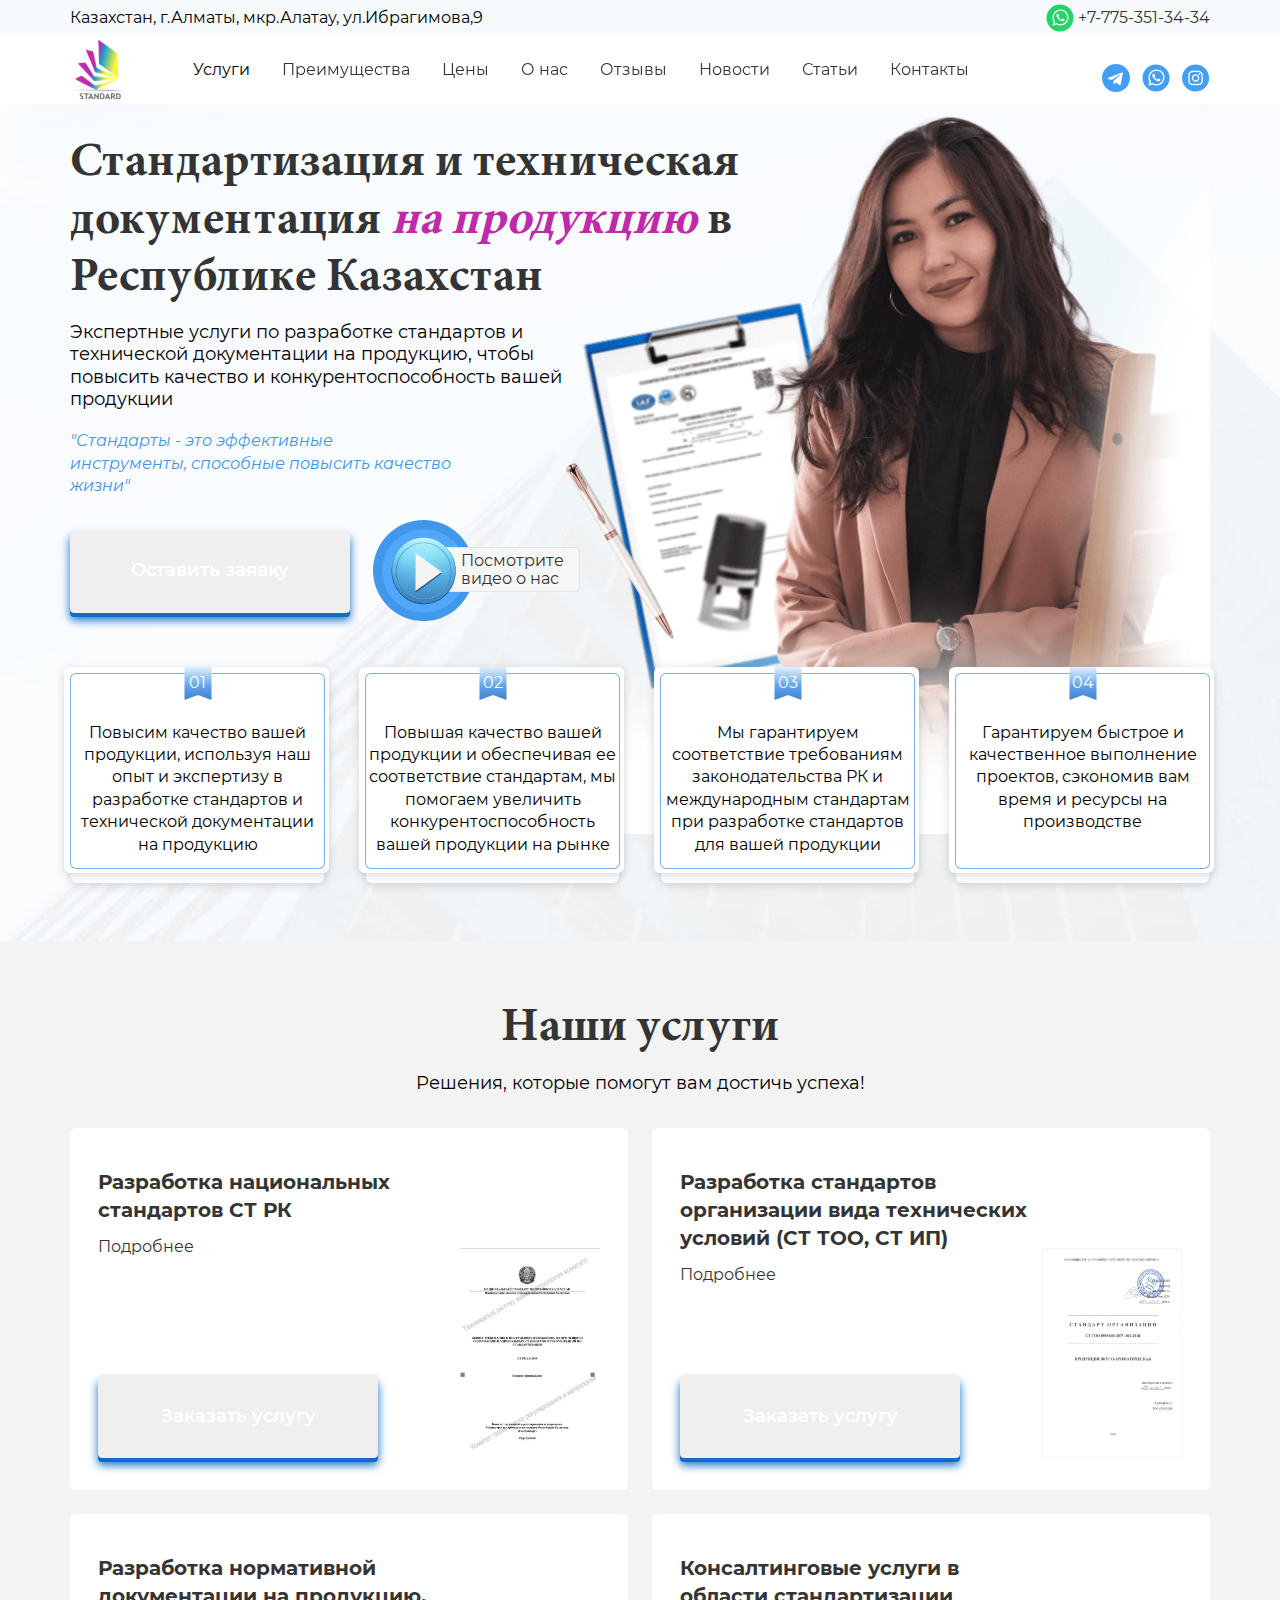
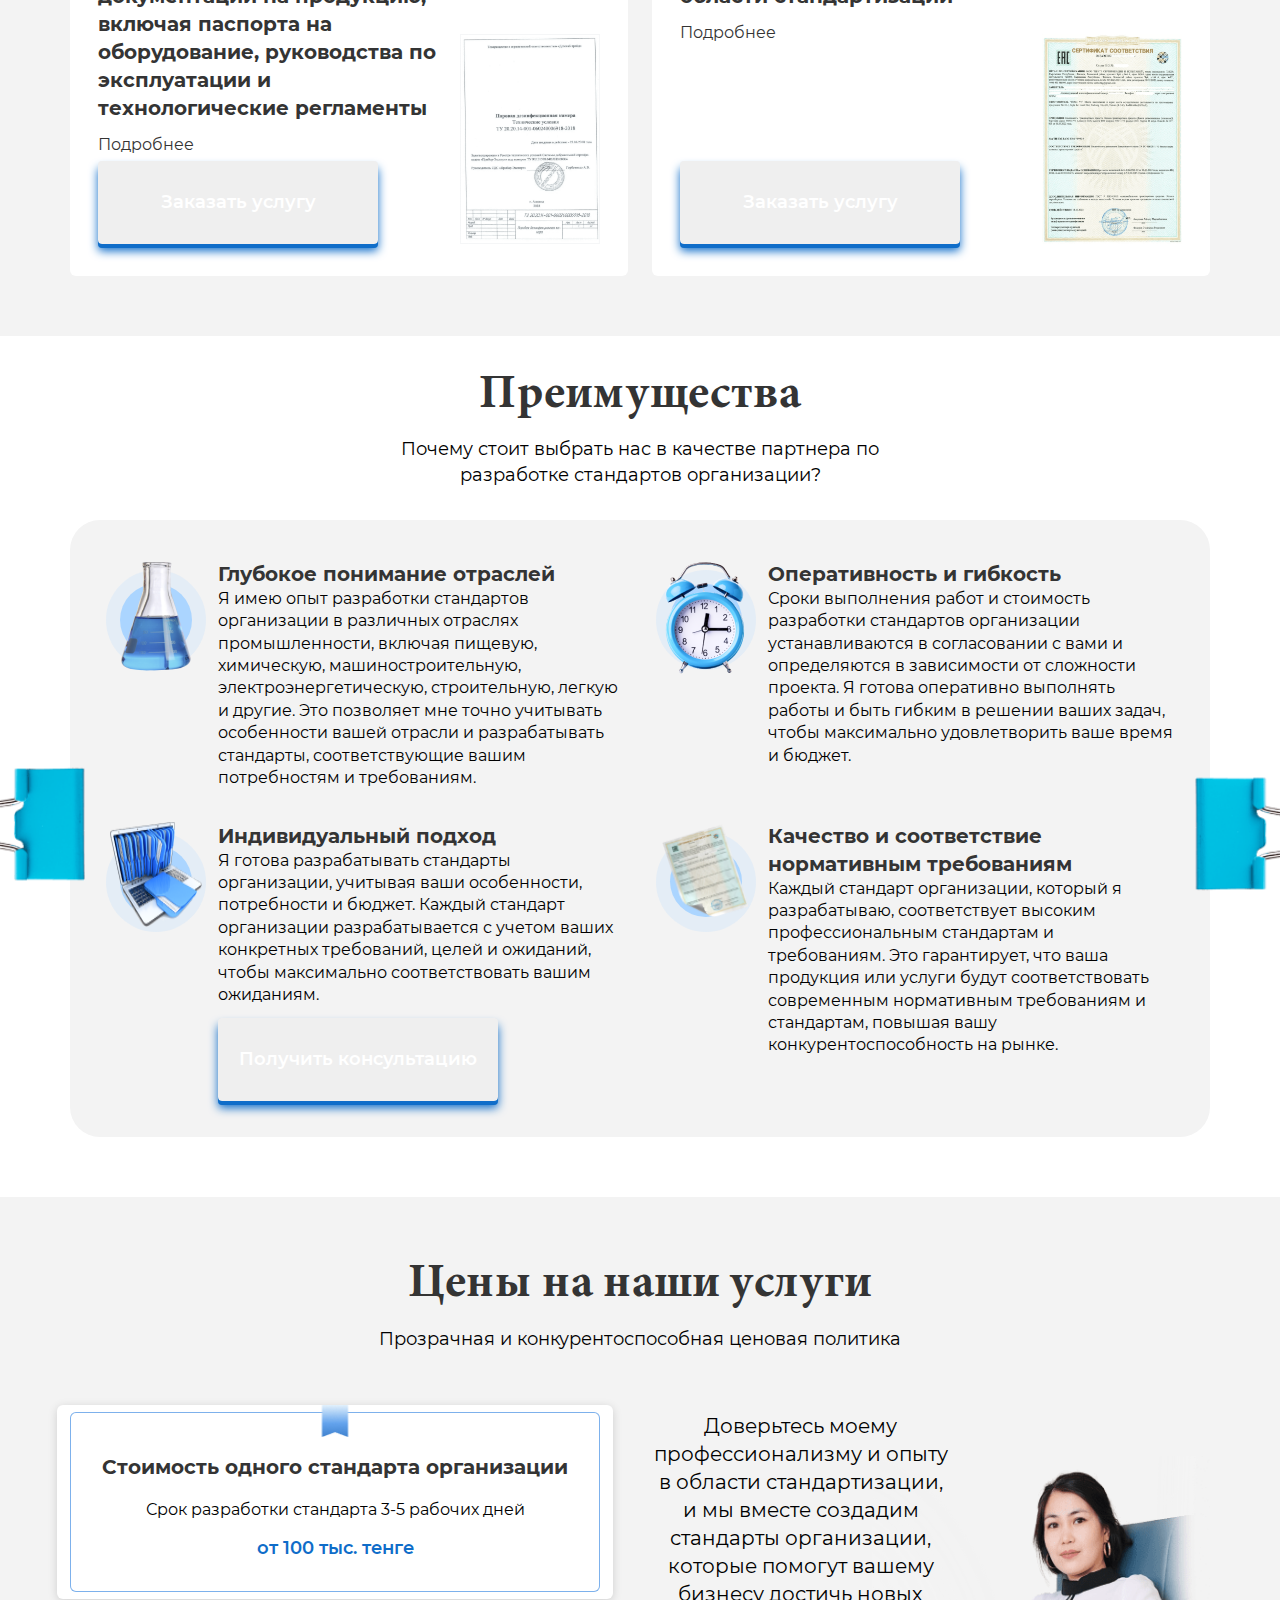
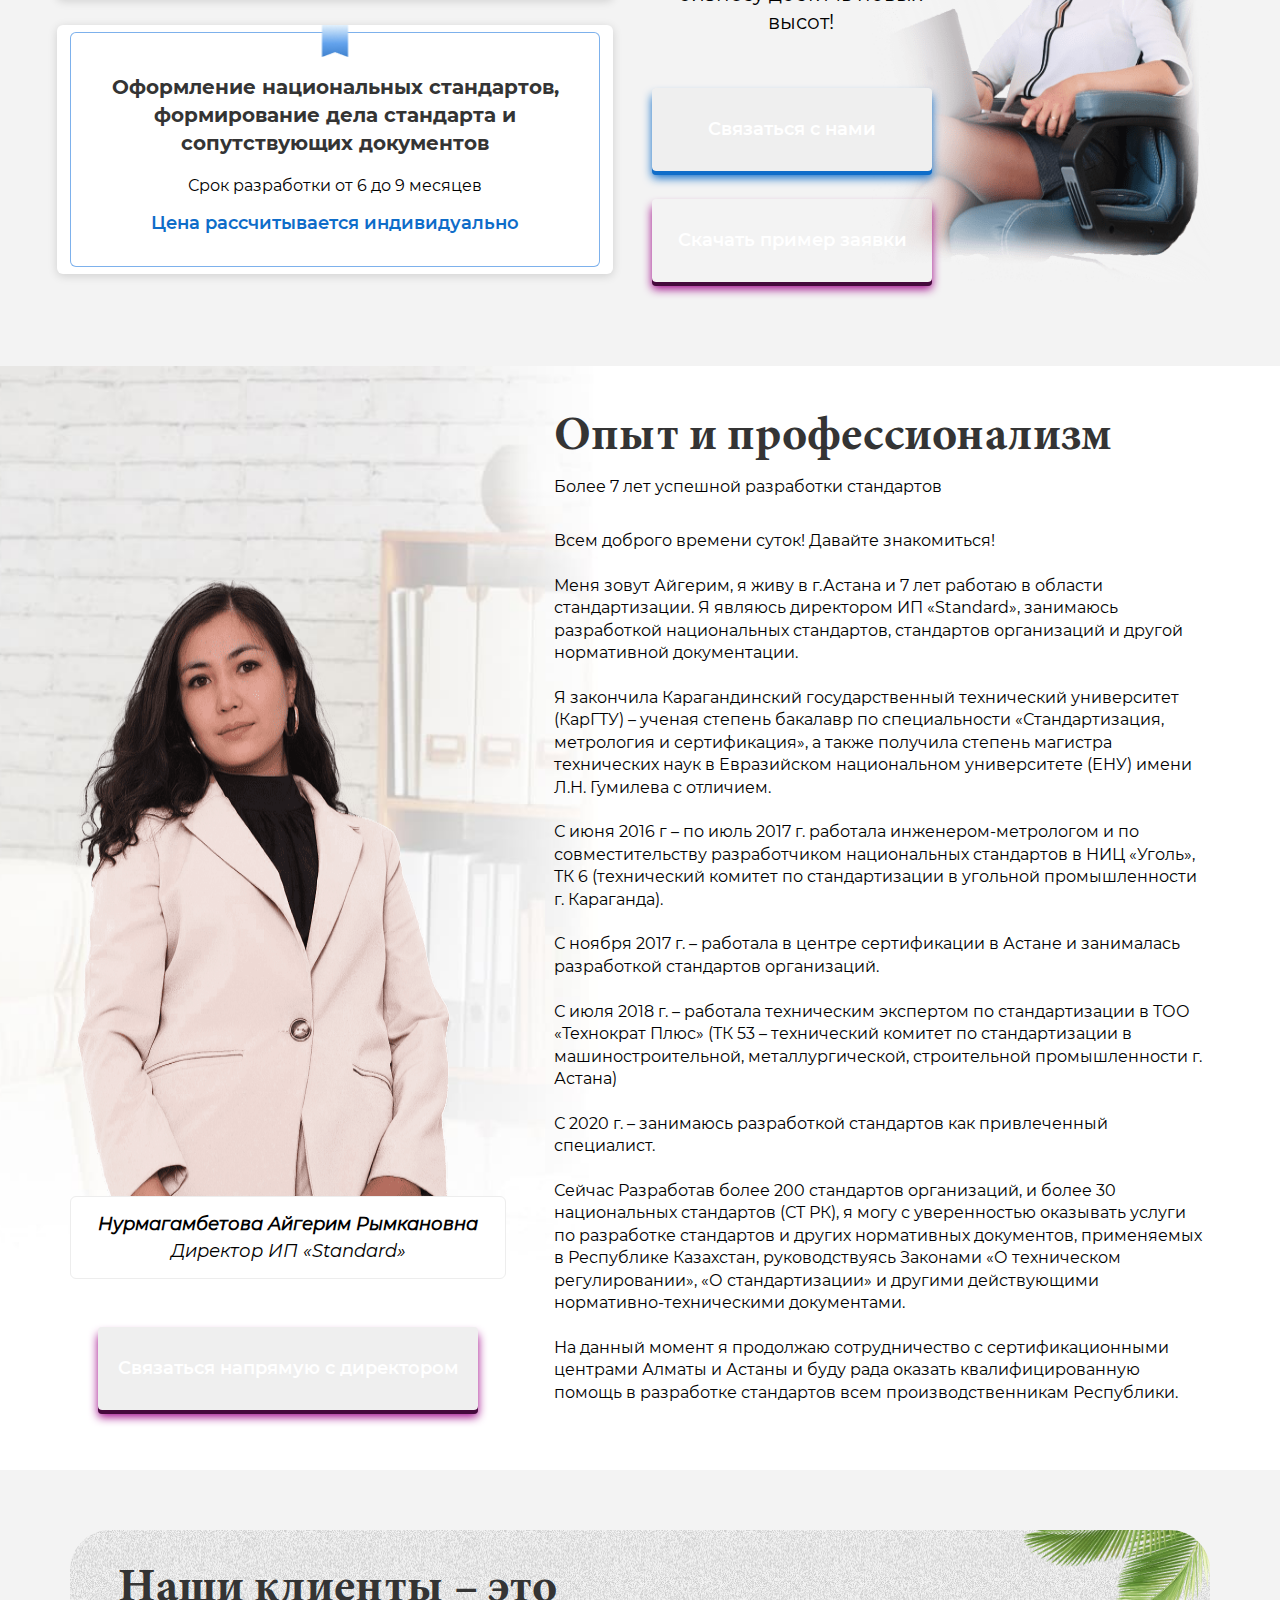
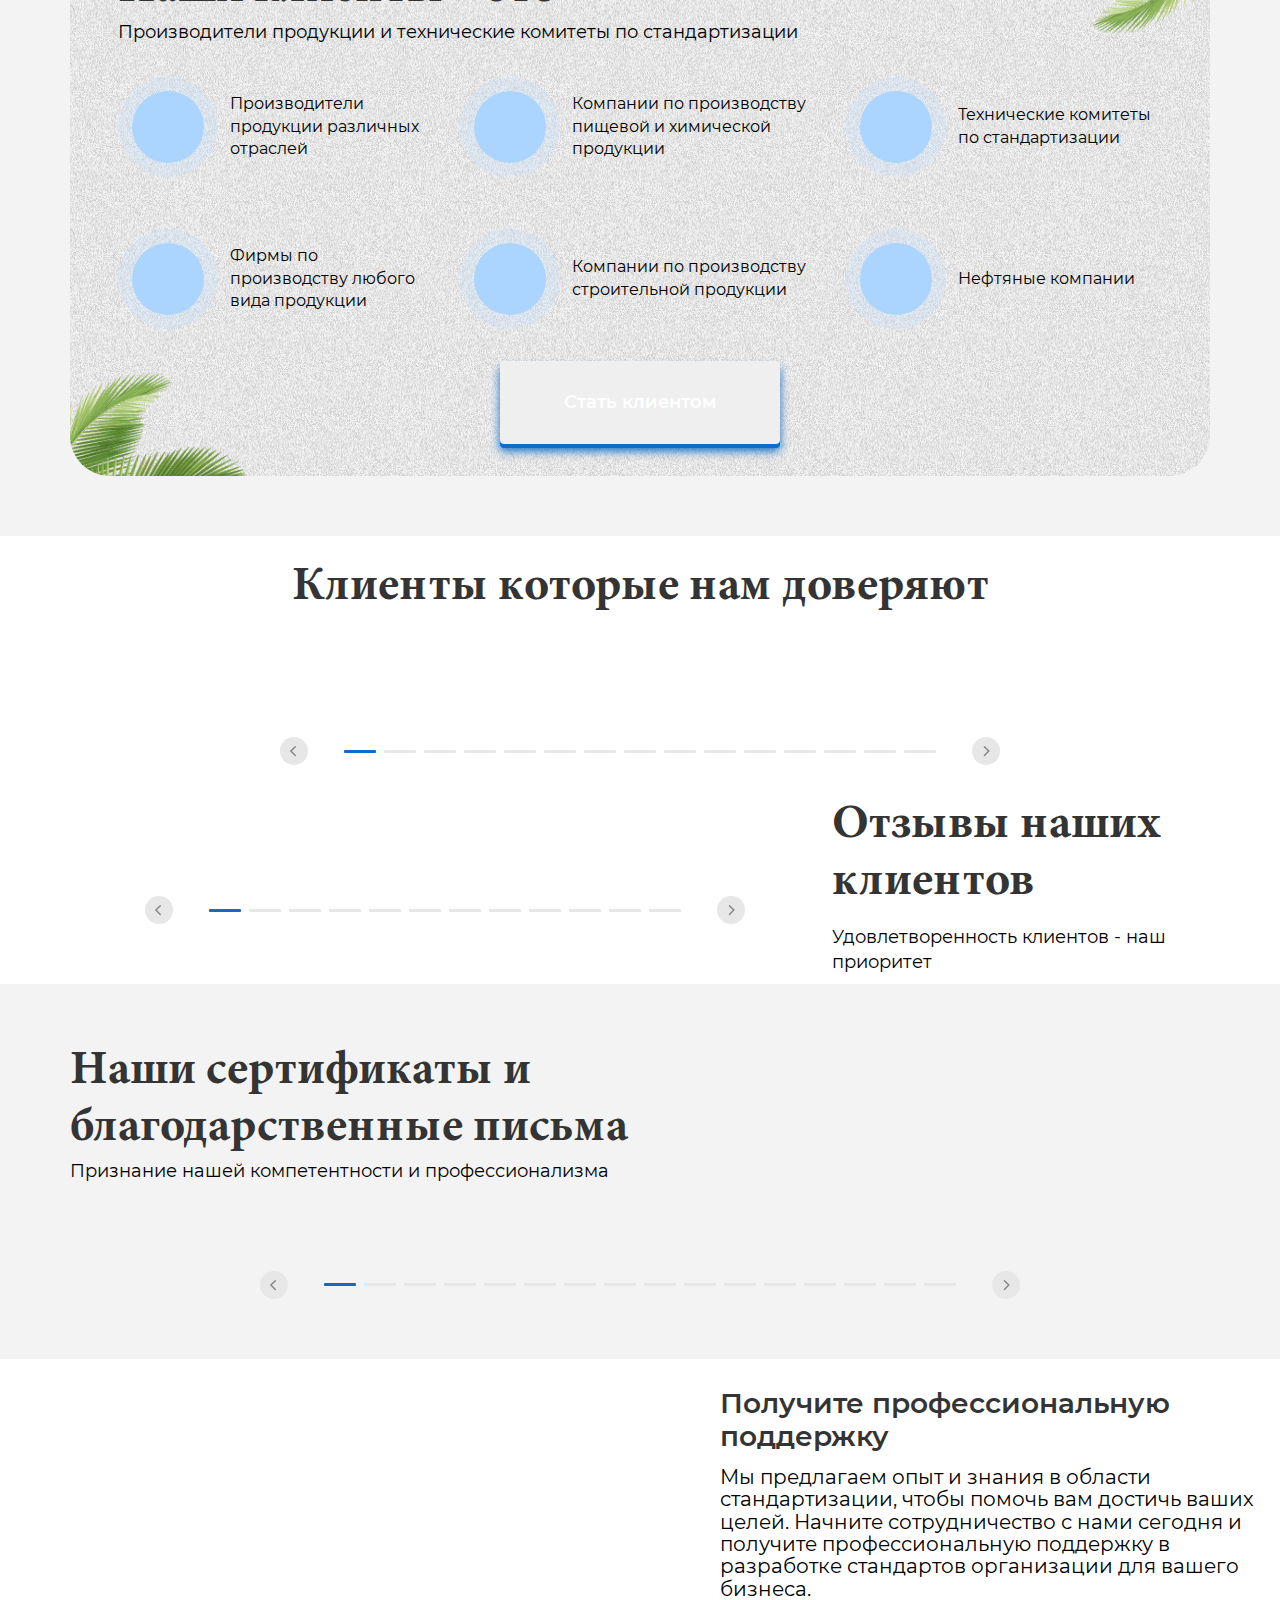
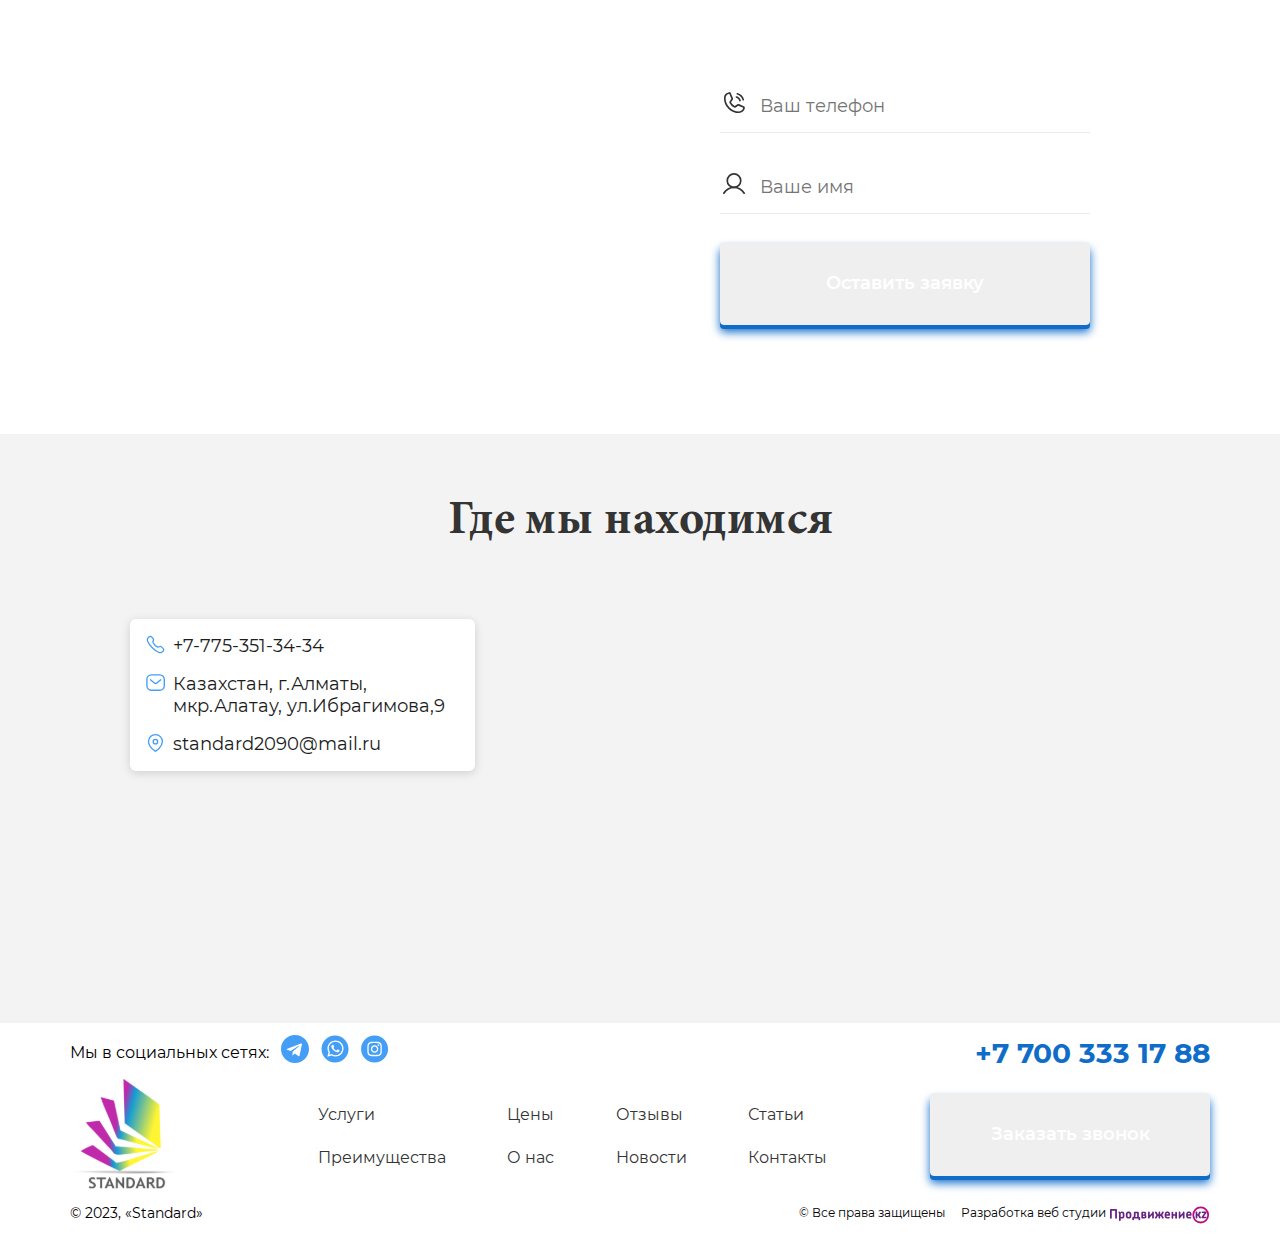
==== commit a77d8882: "anim" ====
--- a/index.html
+++ b/index.html
@@ -295,8 +295,10 @@
                         <div class="advantage__wrap">
                             <div class="advantage__container">
                                 <div class="advantage__item">
-                                    <img loading="lazy" src="./assets/image/home/advantage/image-1.png"
-                                        alt="Хим. бутылек с синей житкостью" width="100" height="112">
+                                    <div class="image-ripple">
+                                        <img loading="lazy" src="./assets/image/home/advantage/image-1.png"
+                                            alt="Хим. бутылек с синей житкостью" width="86" height="112">
+                                    </div>
                                     <div class="advantage__info">
                                         <h3>Глубокое понимание отраслей</h3>
                                         <p>Я имею опыт разработки стандартов организации в различных отраслях
@@ -310,8 +312,10 @@
                                     </div>
                                 </div>
                                 <div class="advantage__item">
-                                    <img loading="lazy" src="./assets/image/home/advantage/image-2.png" alt="Будильник"
-                                        width="100" height="118">
+                                    <div class="image-ripple">
+                                        <img loading="lazy" src="./assets/image/home/advantage/image-2.png"
+                                            alt="Будильник" width="86" height="118">
+                                    </div>
                                     <div class="advantage__info">
                                         <h3>Оперативность и гибкость</h3>
                                         <p>Сроки выполнения работ и стоимость разработки стандартов организации
@@ -322,8 +326,10 @@
                                     </div>
                                 </div>
                                 <div class="advantage__item">
-                                    <img loading="lazy" src="./assets/image/home/advantage/image-3.png"
-                                        alt="Ноутбук с папками" width="100" height="105">
+                                    <div class="image-ripple">
+                                        <img loading="lazy" src="./assets/image/home/advantage/image-3.png"
+                                            alt="Ноутбук с папками" width="92" height="105">
+                                    </div>
                                     <div class="advantage__info">
                                         <h3>Индивидуальный подход</h3>
                                         <p>Я готова разрабатывать стандарты организации, учитывая ваши особенности,
@@ -337,8 +343,10 @@
                                     </div>
                                 </div>
                                 <div class="advantage__item">
-                                    <img loading="lazy" src="./assets/image/home/advantage/image-4.png" alt="Документ"
-                                        width="100" height="105">
+                                    <div class="image-ripple">
+                                        <img loading="lazy" src="./assets/image/home/advantage/image-4.png"
+                                            alt="Документ" width="92" height="105">
+                                    </div>
                                     <div class="advantage__info">
                                         <h3>Качество и соответствие нормативным требованиям</h3>
                                         <p>Каждый стандарт организации, который я разрабатываю, соответствует высоким
@@ -459,33 +467,45 @@
                         </div>
                         <ul class="client__list">
                             <li class="client__item">
-                                <img loading="lazy" src="./assets/image/home/client/image-1.png" alt="изображение"
-                                    width="100" height="100">
+                                <div class="image-ripple">
+                                    <img loading="lazy" src="./assets/image/home/client/image-1.png" alt="изображение"
+                                        width="88" height="74">
+                                </div>
                                 <p>Производители продукции различных отраслей</p>
                             </li>
                             <li class="client__item">
-                                <img loading="lazy" src="./assets/image/home/client/image-2.png" alt="изображение"
-                                    width="100" height="100">
+                                <div class="image-ripple">
+                                    <img loading="lazy" src="./assets/image/home/client/image-2.png" alt="изображение"
+                                        width="84" height="65">
+                                </div>
                                 <p>Компании по производству пищевой и химической продукции</p>
                             </li>
                             <li class="client__item">
-                                <img loading="lazy" src="./assets/image/home/client/image-3.png" alt="изображение"
-                                    width="100" height="100">
+                                <div class="image-ripple">
+                                    <img loading="lazy" src="./assets/image/home/client/image-3.png" alt="изображение"
+                                        width="70" height="56">
+                                </div>
                                 <p>Технические комитеты по стандартизации</p>
                             </li>
                             <li class="client__item">
-                                <img loading="lazy" src="./assets/image/home/client/image-4.png" alt="изображение"
-                                    width="100" height="100">
+                                <div class="image-ripple">
+                                    <img loading="lazy" src="./assets/image/home/client/image-4.png" alt="изображение"
+                                        width="73" height="46">
+                                </div>
                                 <p>Фирмы по производству любого вида продукции</p>
                             </li>
                             <li class="client__item">
-                                <img loading="lazy" src="./assets/image/home/client/image-5.png" alt="изображение"
-                                    width="100" height="100">
+                                <div class="image-ripple">
+                                    <img loading="lazy" src="./assets/image/home/client/image-5.png" alt="изображение"
+                                        width="71" height="77">
+                                </div>
                                 <p>Компании по производству строительной продукции</p>
                             </li>
                             <li class="client__item">
-                                <img loading="lazy" src="./assets/image/home/client/image-6.png" alt="изображение"
-                                    width="100" height="100">
+                                <div class="image-ripple">
+                                    <img loading="lazy" src="./assets/image/home/client/image-6.png" alt="изображение"
+                                        width="49" height="71">
+                                </div>
                                 <p>Нефтяные компании</p>
                             </li>
                         </ul>
--- a/assets/css/style.min.css
+++ b/assets/css/style.min.css
@@ -1 +1 @@
-@font-face{font-family:"Minion Pro";src:local("Minion Pro Bold It"),local("Minion-Pro-Bold-It"),url("./../fonts/minion/MinionPro-BoldIt.woff2") format("woff2"),url("./../fonts/minion/MinionPro-BoldIt.woff") format("woff"),url("./../fonts/minion/MinionPro-BoldIt.ttf") format("truetype");font-weight:700;font-style:normal}@font-face{font-family:"Minion Pro";src:local("Minion Pro Bold"),local("Minion-Pro-Bold"),url("./../fonts/minion/MinionPro-Bold.woff2") format("woff2"),url("./../fonts/minion/MinionPro-Bold.woff") format("woff"),url("./../fonts/minion/MinionPro-Bold.ttf") format("truetype");font-weight:700;font-style:normal}@font-face{font-family:"Montserrat";src:local("Montserrat Regular"),local("Montserrat-Regular"),url("./../fonts/montserrat/Montserrat-Regular.woff2") format("woff2"),url("./../fonts/montserrat/Montserrat-Regular.woff") format("woff"),url("./../fonts/montserrat/Montserrat-Regular.ttf") format("truetype");font-weight:400;font-style:normal}@font-face{font-family:"Montserrat";src:local("Montserrat Semi Bold"),local("Montserrat-Semi-Bold"),url("./../fonts/montserrat/Montserrat-SemiBold.woff2") format("woff2"),url("./../fonts/montserrat/Montserrat-SemiBold.woff") format("woff"),url("./../fonts/montserrat/Montserrat-SemiBold.ttf") format("truetype");font-weight:600;font-style:normal}@font-face{font-family:"Montserrat";src:local("Montserrat Italic"),local("Montserrat-Italic"),url("./../fonts/montserrat/Montserrat-Italic.woff2") format("woff2"),url("./../fonts/montserrat/Montserrat-Italic.woff") format("woff"),url("./../fonts/montserrat/Montserrat-Italic.ttf") format("truetype");font-weight:normal;font-style:italic}@font-face{font-family:"Montserrat";src:local("Montserrat Bold"),local("Montserrat-Bold"),url("./../fonts/montserrat/Montserrat-Bold.woff2") format("woff2"),url("./../fonts/montserrat/Montserrat-Bold.woff") format("woff"),url("./../fonts/montserrat/Montserrat-Bold.ttf") format("truetype");font-weight:700;font-style:normal}*{padding:0;margin:0;border:0}*,*:before,*:after{box-sizing:border-box}:focus,:active{outline:none}a:focus,a:active{outline:none}a{color:#343434}nav,footer,header,aside{display:block}html,body{height:100%;width:100%;line-height:1.4em;font-size:16px;font-family:"Montserrat";-ms-text-size-adjust:100%;-moz-text-size-adjust:100%;-webkit-text-size-adjust:100%}input,button,textarea{font-family:inherit}input::-ms-clear{display:none}button{cursor:pointer}button::-moz-focus-inner{padding:0;border:0}a,a:visited{text-decoration:none}a:hover{text-decoration:none}ul li{list-style:none}img{vertical-align:top}h1,h2,h3,h4,h5,h6{font-size:inherit;font-weight:700;line-height:1.2em;color:#343434}h1,h2{font-family:"Minion Pro";font-size:48px}h3{font-family:"Montserrat";font-size:20px;line-height:1.4em}.container{max-width:1180px;padding:0 20px;width:100%;margin:0 auto}.wrapper{display:flex;flex-direction:column;height:100%}.header{flex:0 0 auto}.main{padding-top:104px;flex:1 0 auto}.footer{flex:0 0 auto}body.body-lock{overflow:hidden}body.body-lock::before{content:"";position:fixed;display:block;top:0px;left:0px;width:100vw;height:100vh;background:rgba(0,0,0,.56);z-index:4}.icon{width:28px;height:28px}.button{position:relative;width:280px;height:83px;border-radius:4px;transition:.3s;font-weight:600;font-size:18px;line-height:130%;color:#fff}.button::before{content:"";position:absolute;bottom:0;right:0;width:100%;height:100%;border-radius:4px}.button::after{content:"";position:absolute;bottom:0;right:0;width:100%;height:100%;border-radius:4px}.button-blue{background-color:#9ed0ff;box-shadow:0px -50px 50px 0px #3c8cda inset}.button-blue::before{box-shadow:0px 7px 10px 0px #0f6dc9}.button-blue::after{box-shadow:0px 4px 0px 0px #0f6dc9}.button-blue:hover{box-shadow:0px 50px 50px 0px #1567b7 inset;background:#4197ec}.button-pink{background-color:#ee60d9;box-shadow:0px -50px 50px 0px #7b176c inset}.button-pink::before{box-shadow:0px 7px 10px 0px #9f0789}.button-pink::after{box-shadow:0px 4px 0px 0px #45093c}.button-pink:hover{box-shadow:0px 50px 50px 0px #ad0995 inset;background:#bd1ba5}.title__wrapper{text-align:center}.title__wrapper p{width:525px;margin:0 auto;font-size:18px;line-height:140%;margin-top:4px}.swiper-slide img{width:100%;-o-object-fit:contain;object-fit:contain}.slide__control{display:flex;align-items:center;justify-content:center;margin:0 auto;margin-top:24px}.slide-prev,.slide-next{background-color:rgba(0,0,0,0);fill:#e7e7e7;width:28px;height:28px}.slide-prev svg,.slide-next svg{width:100%;height:100%}.slide-pagination-wrap{display:flex;transform:translateY(-3px)}.slide-pagination{margin:0 32px}.slide-pagination .swiper-pagination-bullet{width:32px;height:3px;background:#e7e7e7;border-radius:1px;opacity:1}.slide-pagination .swiper-pagination-bullet-active{background:#0f6dc9}.page__path-list{display:flex;flex-wrap:wrap;padding-top:8px}.page__path-item{display:flex;padding-right:4px;font-size:12px;line-height:130%}.page__path-item::after{content:"-";display:block;margin-left:4px}.page__path-item:last-child:after{content:"";display:none;margin:0}.page__pagination{padding:6px 0;margin-top:20px;display:flex;align-items:center;justify-content:center;background-color:#fff}.page__pagination .icon{fill:rgba(0,0,0,0)}.page__pagination button{background:rgba(0,0,0,0)}.page__pagination-arrow-left{display:flex}.page__pagination-arrow-left .icon:first-child{margin-right:8px}.page__pagination-number{display:flex;align-items:center;max-width:280px;padding:0 12px}.page__pagination-number button{padding:0 16px}.page__pagination-number span{margin-left:16px}.page__pagination-number .active{border:1px solid #343434;border-radius:2px;padding-top:8px;padding-bottom:8px}.page__pagination-arrow-right{display:flex;align-items:center}.page__pagination-arrow-right .icon:first-child{margin-right:8px}.page__pagination-arrow-right .icon{transform:rotate(180deg)}.to-top.active{display:flex !important;animation:animToTop .3s forwards}.to-top{position:fixed;display:none;justify-content:center;align-items:center;right:50px;bottom:50px;width:60px;height:60px;border:1px solid #fff;background:#4095e8;border-radius:50%;z-index:3;cursor:pointer;opacity:0}.to-top button{background-color:rgba(0,0,0,0)}.to-top-decor{display:block;width:10px;height:10px;border-bottom:1px solid #fff;border-right:1px solid #fff;transform:rotate(224deg);animation:animateToTop 2s infinite}.to-top-decor:nth-child(2){animation-delay:-0.2s}.to-top-decor:nth-child(3){animation-delay:-0.4s}@keyframes animateToTop{0%{opacity:0;transform:rotate(224deg) translate(-5px, -5px)}50%{opacity:1}100%{opacity:0;transform:rotate(224deg) translate(5px, 5px)}}@keyframes animToTop{0%{opacity:0}100%{opacity:1}}.decor-item{overflow:hidden;height:auto}.decor-item{position:absolute;display:block}.decor-item img{transform:translateX(150%);-o-object-fit:contain;object-fit:contain;transition:.3s;width:100%;height:auto}.decor-item.active img{animation:decorAnim-right .7s ease-in-out forwards .1s}.decor-item.decor-item-left.active{animation:decorAnim-left .7s ease-in-out forwards .1s}@keyframes decorAnim-right{0%{transform:translateX(150%)}100%{transform:translateX(0)}}@keyframes decorAnim-left{0%{transform:translateX(-150%)}100%{transform:translateX(0)}}@media(max-width: 768px){h1,h2{font-size:9vw}h3{font-size:5.556vw;line-height:1.4em}html,body{font-size:4.444vw}.container{padding:0 5vw}.icon{width:7.778vw;height:7.778vw}.main{padding-top:19.722vw}.page__path-list{padding-top:2.222vw}.page__path-item{padding-right:1.111vw;font-size:3.333vw}.page__path-item::after{margin-left:1.111vw}.page__pagination{padding:1.6665vw 0;margin-top:5.555vw;display:flex;align-items:center;justify-content:center;background-color:#fff}.page__pagination .icon{fill:rgba(0,0,0,0)}.page__pagination button{background:rgba(0,0,0,0)}.page__pagination-arrow-left{display:flex}.page__pagination-arrow-left .icon:first-child{margin-right:2.222vw}.page__pagination-number{max-width:50vw;padding:0 2.222vw}.page__pagination-number button{padding:0 2.222vw}.page__pagination-number button:nth-child(5){display:none}.page__pagination-number span{margin-left:2.222vw}.page__pagination-number .active{border-radius:.556vw;padding-top:1.111vw;padding-bottom:1.111vw}.page__pagination-arrow-right .icon:first-child{margin-right:2.222vw}.slide-pagination{margin:0 1.111vw}.slide__control{margin-top:2.222vw}.slide-prev,.slide-next{width:8.5vw;min-width:24px;height:8.5vw}.slide-pagination .swiper-pagination-bullet{width:8.889vw;height:.833vw}.title__wrapper p{width:80%;font-size:4.444vw;margin-top:2.222vw}.button{width:100%;height:23.056vw;border-radius:1.111vw;font-size:5vw}.button::before{content:"";border-radius:1.111vw}.button::after{content:"";border-radius:1.111vw}.button-blue{box-shadow:0vw -13.889vw 13.889vw 0vw #3c8cda inset}.button-blue::before{box-shadow:0vw 1.944vw 2.778vw 0vw #0f6dc9}.button-blue::after{box-shadow:0vw 1.111vw 0vw 0vw #0f6dc9}.button-blue:hover{box-shadow:0vw 13.889vw 13.889vw 0vw #1567b7 inset}.button-pink{box-shadow:0vw -13.889vw 13.889vw 0vw #7b176c inset}.button-pink::before{box-shadow:0vw 1.944vw 2.778vw 0vw #9f0789}.button-pink::after{box-shadow:0vw 1.111vw 0vw 0vw #45093c}.button-pink:hover{box-shadow:0vw 13.889vw 13.889vw 0vw #ad0995 inset}}.header{position:fixed;width:100%;z-index:3;background-color:#fff}.header__supinfo-wrap{background:#f8fbfe}.header__supinfo{display:flex;justify-content:space-between;align-items:center;padding:4px 0;font-size:16px}.header__supinfo p{line-height:18px}.header__supinfo a{display:flex;align-items:center;line-height:20px}.header__supinfo .icon{fill:#25d366;margin-right:4px}.header__main{background-color:#fff;display:flex;justify-content:space-between;align-items:center;padding:4px 0}.header__main-left{display:flex;align-items:center}.header__logo{width:67px;height:60px;-o-object-fit:contain;object-fit:contain}.header__list{display:flex;justify-content:space-between;align-items:center;margin:0 -16px;margin-left:40px}.header__item{position:relative;margin:0 16px;cursor:pointer}.header__item a{transition:.3s}.header__item a:hover{color:#449ef6}.header__item-list-wrap{position:absolute;top:45px;left:0;transform:scale(0);padding-top:44px;cursor:default}.header__item-list{background:#fff;width:300px;margin:-44px;border-top:4px solid #0f6dc9;box-shadow:0px 2px 15px rgba(0,0,0,.28);border-radius:0px 0px 6px 6px}.header__item-list-item{font-size:10px;line-height:1em;color:#343434;border-bottom:1px solid #f1f1f1;padding:8px 0;padding-left:8px;padding-right:24px}.header__item-list-item:last-child{border-bottom:none}.header__item:hover .header__item-list-wrap{animation:menuAnim .3s ease forwards}.header__item-list-wrap:hover{animation:menuAnim .3s ease forwards}@keyframes menuAnim{0%{transform:scale(0)}100%{transform:scale(1)}}.header__social{display:flex;align-items:center;margin:0 -6px}.header__social svg{margin:0 6px}.header__social .icon{fill:#449ef6;transition:.3s}.header__social .icon:hover{fill:#1f7edd}.header .menu-burger,.header__main-call,.header__social-popup,.header__address-popup{display:none}.header.hide .header__supinfo-wrap{height:0;transform:scaleY(0)}@media(max-width: 1080px){body.body-lock-menu{overflow:hidden}body.body-lock-menu .header{z-index:6}body.body-lock-menu::before{content:"";position:fixed;display:block;top:0px;left:0px;width:100vw;height:100vh;background:rgba(255,255,255,0);z-index:4}.header .menu__burger{background-color:rgba(0,0,0,0);border:none;cursor:pointer;display:flex;padding:0;z-index:5}.header .menu__burger svg{width:32px;height:32px}.header .line{fill:none;stroke:#343434;stroke-width:6;transition:stroke-dasharray 600ms cubic-bezier(0.4, 0, 0.2, 1),stroke-dashoffset 600ms cubic-bezier(0.4, 0, 0.2, 1);border-radius:5px}.header .line1{stroke-dasharray:60 207;stroke-width:6}.header .line2{stroke-dasharray:60 60;stroke-width:6}.header .line3{stroke-dasharray:60 207;stroke-width:6}.header .opened .line1{stroke-dasharray:90 207;stroke-dashoffset:-134;stroke-width:6}.header .opened .line2{stroke-dasharray:1 60;stroke-dashoffset:-30;stroke-width:6}.header .opened .line3{stroke-dasharray:90 207;stroke-dashoffset:-134;stroke-width:6}.header__main-right{display:flex;align-items:center}.header__social{margin-left:8px}.header__main-right{display:flex;align-items:center}.header__popup{display:none}.header__popup.active{position:absolute;display:block;top:104px;right:0;width:400px;max-height:70vh;overflow-y:auto;overflow-x:hidden;transform:translateX(100%);background-color:#fff;z-index:5;animation:menuAnim .3s ease-in-out forwards;scrollbar-width:thin;scrollbar-color:#d3d3d3 #f0f0f0}.header__popup.active .header__list,.header__popup.active .header__address-popup,.header__popup.active .header__social-popup{display:block}.header__popup::-webkit-scrollbar{width:6px;background-color:#f0f0f0}.header__popup::-webkit-scrollbar-thumb{background-color:#d3d3d3}@keyframes menuAnim{0%{transform:translateX(100%)}100%{transform:translateX(0)}}.header__list{margin:0}.header__item{padding:20px 0;padding-left:40px;padding-right:20px;margin:0}.header__social-popup{padding:20px 0;padding-left:40px;padding-right:20px}.header__social-popup .icon{margin:0 12px;fill:#449ef6}.header__address-popup{padding:20px 0;padding-left:40px;padding-right:20px}.header__item-list-wrap{position:static;transform:scale(1);height:0;overflow:hidden;padding:0px 0}.header__item:hover .header__item-list-wrap{animation:menuAnimMob .3s ease forwards}.header__item-list-wrap:hover{animation:menuAnimMob .3s ease forwards}@keyframes menuAnimMob{0%{height:0;padding:0px 0}100%{padding:20px 0;height:auto}}.header .header__item-list{background:#fff;width:100%;margin:0;border-top:none;box-shadow:none;border-radius:0}.header .header__item-list-item{display:flex;font-size:14px;line-height:1em;color:#343434;border-bottom:1px solid #f1f1f1;padding:8px 0;padding-left:16px;padding-right:24px}.header .header__item-list-item::before{content:"-";display:block;padding-right:8px}}@media(max-width: 768px){.header__main-call{display:block;fill:rgba(0,0,0,0)}.header__main-call .icon{width:8.889vw;height:8.889vw}.header__main-left{order:2}.header__main-right{order:1}.header__main-call{order:3}.header__social,.header__supinfo-wrap{display:none}.header__popup.active{top:19.5vw;left:0;width:77.778vw;transform:translateX(-100%)}.header__logo{width:19.722vw;height:17.5vw}@keyframes menuAnim{0%{transform:translateX(-100%)}100%{transform:translateX(0)}}.header .menu__burger svg{width:10.889vw;height:10.889vw}.header__supinfo{padding:1.111vw 0;font-size:4.444vw}.header__supinfo p{line-height:5vw}.header__supinfo a{line-height:5.556vw}.header__supinfo .icon{margin-right:1.111vw}.header__main{padding:1.111vw 0}.header__list{margin:0 -4.444vw;margin-left:0vw}.header__item{margin:0 4.444vw}.header__item-list-wrap{padding-top:0vw}.header__item-list{width:100%;margin:-12.221vw;border-top:1.111vw solid #0f6dc9;box-shadow:0px .556vw 4.167vw rgba(0,0,0,.28);border-radius:0px 0px 1.667vw 1.667vw}.header__social{margin:0 -1.6665vw}.header__social svg{margin:0 1.6665vw}.header__item{padding:3.333vw 0;padding-left:5.555vw;padding-right:5.555vw}.header__social-popup{padding:3.333vw 0;padding-left:5.555vw;padding-right:5.555vw}.header__social-popup .icon{margin:0 2.222vw}.header__address-popup{padding:3.333vw 0;padding-left:5.555vw;padding-right:5.555vw}.header .header__item-list-item{font-size:3.5vw;padding:2.222vw 0;padding-left:2.222vw;padding-right:6.666vw}}.popup{position:fixed;display:block;top:50%;left:50%;transform:translate(-50%, -50%) scale(0);opacity:0;padding:50px 30px;z-index:-10;background-color:#fff;border:1px solid #45a1f9;border-radius:20px;box-shadow:0 0 10px #45a1f9;transition:.3s}.popup__close{position:absolute;top:25px;right:30px;width:20px;height:20px;cursor:pointer}.popup fieldset{display:flex;flex-direction:column;align-items:center}.popup legend{font-weight:500;font-size:36px;line-height:1.2em;color:#353535;margin-bottom:30px}.popup input{width:100%;padding:15px 20px;background:#f5f5f5;box-shadow:0px 4px 4px rgba(0,0,0,.25);border-radius:15px;font-size:20px;line-height:24px;color:#353535;margin-bottom:30px}.popup input::-moz-placeholder{color:#353535}.popup input::placeholder{color:#353535}.popup .button{width:285px;height:47px;padding:0;margin-top:20px}.popup.active{z-index:5;transform:translate(-50%, -50%) scale(1);opacity:1}@media(max-width: 769px){.popup{width:80vw;padding:8vw 5vw;border:.278vw solid #45a1f9;border-radius:5.556vw;box-shadow:0 0 2.778vw #45a1f9;margin:5.556vw 0;overflow-y:auto;overflow-x:hidden;max-height:80vh;height:auto}.popup__close{top:6.944vw;right:8.333vw;width:5.556vw;height:5.556vw}.popup fieldset{width:70vw}.popup legend{align-items:flex-start;font-size:6vw;line-height:1.2em;margin-bottom:5vw;width:70vw}.popup input{width:60vw;padding:4.167vw 5.556vw;box-shadow:0px 1.111vw 1.111vw rgba(0,0,0,.25);border-radius:4.167vw;font-size:4.556vw;line-height:6.667vw;margin-bottom:5vw;width:70vw}.popup .button{width:70vw;height:13.056vw;margin-top:5.556vw}}.firstscreen{padding-top:32px;background:url(./../image/home/firstscreen/bg.jpg);background-repeat:no-repeat;background-size:cover;padding-bottom:72px}.firstscreen__wrapper{position:relative}.firstscreen__info{position:relative;width:685px;z-index:1}.firstscreen__info strong{color:#c029aa;font-style:italic}.firstscreen__info p{width:530px;margin-top:12px;font-size:18px}.firstscreen__info .firstscreen__subinfo{width:383px;margin-top:20px;color:#4095e7;font-size:16px;font-style:italic}.firstscreen__button{display:flex;align-items:center;margin-top:32px}.firstscreen__play-wrap{position:relative;margin-left:40px}.firstscreen__play{display:inline-block;width:68px;height:68px;position:relative}.firstscreen__play img{position:relative;z-index:1}.firstscreen__play::before{content:"";position:absolute;display:block;top:-8px;left:-8px;width:84px;height:84px;background:#51a7fa;z-index:-1;border-radius:50%}.firstscreen__play::after{content:"";position:absolute;display:block;top:-17px;left:-17px;width:101px;height:101px;background:#4197ea;z-index:-2;border-radius:50%}.firstscreen__play-text{position:absolute;display:block;width:140px;left:50px;top:10px;background:#f6f6f6;border:1px solid #e4e4e4;border-radius:4px;padding:4px 0;padding-left:20px;padding-right:12px;font-size:16px;line-height:1.1em}.firstscreen__play-wrap .firstscreen__play::before{animation:buttonPlayAnim 1s ease-in-out infinite}.firstscreen__play-wrap .firstscreen__play::after{animation:buttonPlayAnimTwo 1s ease-in-out infinite}@keyframes buttonPlayAnim{0%{transform:scale(1)}100%{transform:scale(1.3)}}@keyframes buttonPlayAnimTwo{0%{transform:scale(1);opacity:1}100%{transform:scale(1.3);opacity:.1}}.firstscreen__image{position:absolute;right:0px;top:-100px;width:700px;height:798px;overflow:hidden}.firstscreen__image img{width:100%;height:100%;-o-object-position:100% 100%;object-position:100% 100%;-o-object-fit:cover;object-fit:cover}.firstscreen__list{display:flex;justify-content:space-between;margin:0 -20px;margin-top:60px;position:relative;z-index:1}.firstscreen__item{position:relative;margin:0 20px;background-color:#fff;border:.6px solid rgba(93,157,231,.8);border-radius:6px;width:256px;height:auto;padding-top:48px;padding-bottom:12px;text-align:center}.firstscreen__item span{top:-7px;right:50%;transform:translateX(50%);position:absolute}.firstscreen__item span::before{position:absolute;top:50%;left:50%;transform:translateX(-50%) translateY(-50%);font-size:16px;color:#fff}.firstscreen__item:nth-child(1) span::before{content:"01"}.firstscreen__item:nth-child(2) span::before{content:"02"}.firstscreen__item:nth-child(3) span::before{content:"03"}.firstscreen__item:nth-child(4) span::before{content:"04"}.firstscreen__item::before{content:"";position:absolute;display:block;top:-7px;left:-7px;z-index:-1;width:calc(100% + 12px);height:calc(100% + 12px);background:#fff;box-shadow:0px 2px 10px rgba(0,0,0,.15);border-radius:6px}.firstscreen__item::after{content:"";position:absolute;display:block;top:15px;left:0px;z-index:-2;width:100%;height:100%;background:#fff;box-shadow:0px 2px 10px rgba(0,0,0,.15);border-radius:6px;transition:.3s}.firstscreen__item:hover::after{transform:translateY(2%)}@media(max-width: 1200px){.firstscreen__image{top:100px}.firstscreen__list{flex-wrap:wrap;margin:-16px;margin-top:40px}.firstscreen__item{width:calc(50% - 32px);margin:16px}}@media(max-width: 900px){.firstscreen__image{top:200px}}@media(max-width: 768px){.firstscreen{padding-top:7.777vw;padding-bottom:11.11vw}.firstscreen__wrapper{position:relative}.firstscreen__wrap{position:relative}.firstscreen__info{position:static;width:100%}.firstscreen__info p{width:100%;margin-top:3.333vw;font-size:5vw}.firstscreen__info .firstscreen__subinfo{width:100%;margin-top:5.555vw;font-size:4.444vw}.firstscreen__button{position:absolute;left:0;bottom:0;width:100%;display:flex;align-items:start;flex-direction:column-reverse;margin-top:8.888vw}.firstscreen__play-wrap{margin-left:16.665vw;margin-bottom:11.11vw}.firstscreen__play{width:18.889vw;height:18.889vw}.firstscreen__play img{position:relative;width:100%;height:100%;z-index:2}.firstscreen__play::before{content:"";top:-2.222vw;left:-2.222vw;width:23.333vw;height:23.333vw;z-index:1}.firstscreen__play::after{content:"";top:-4.722vw;left:-4.722vw;width:28.056vw;height:28.056vw;z-index:0}.firstscreen__play-text{width:38.889vw;left:15vw;top:4vw;border-radius:1.111vw;padding:1.111vw 0;padding-left:7.777vw;padding-right:3.333vw;font-size:4vw;z-index:1}.firstscreen__image{position:static;width:auto;height:auto}.firstscreen .firstscreen__list{margin:-5.555vw 0;margin-top:11.11vw}.firstscreen .firstscreen__item{width:74.444vw;margin:5.555vw 0;margin-left:auto;margin-right:auto}.firstscreen .firstscreen__item span{top:-2.5vw}.firstscreen .firstscreen__item span img{width:6vw;height:7vw;-o-object-fit:contain;object-fit:contain}.firstscreen__item::before{content:"";top:-1.944vw;left:-1.944vw;width:calc(100% + 3.333vw);height:calc(100% + 3.333vw);box-shadow:0px .556vw 2.778vw rgba(0,0,0,.15);border-radius:1.667vw}.firstscreen__item::after{content:"";top:4.167vw;box-shadow:0px .556vw 2.778vw rgba(0,0,0,.15);border-radius:1.667vw}}.service{position:relative;padding:60px 0;background-color:#f3f3f3}.service__list{display:flex;flex-wrap:wrap;margin:-12px;margin-top:20px}.service__item{background-color:#fff;width:calc(50% - 24px);height:362px;border-radius:6px;display:flex;margin:12px;padding:0 28px;padding-top:40px;padding-bottom:32px;z-index:1}.service__image{display:flex;align-items:flex-end}.service__image .button{display:none}.service__image img{width:140px;height:210px}.service__left{display:flex;flex-direction:column}.service__left h3{flex:0 0 auto}.service__left a{flex:1 1 auto;margin-top:12px}.service__left button{flex:0 0 auto}.service .decor-item{right:5px;bottom:0px;width:155px;height:160px}@media(max-width: 1200px){.service__item{display:flex;flex-direction:column;height:auto}.service__item .button{display:none}.service__left{height:100%}.service__image{display:flex;flex-direction:column}.service__image .button{display:block;margin-top:12px}}@media(max-width: 768px){.service{padding:7.777vw 0}.service__list{margin:0vw;margin:-3.333vw 0;margin-top:5.555vw}.service__item{width:100%;height:auto;border-radius:1.667vw;margin:0vw;margin:3.333vw 0;padding:0 7.777vw;padding-top:7.777vw;padding-bottom:7.777vw}.service__image img{margin-top:3.333vw;width:100%;height:auto}.service__image .button{margin-top:3.333vw}.service__left h3{font-size:4.4vw}.service__left a{margin-top:3.333vw}.service .decor-item{right:1.389vw;bottom:0vw;width:43.056vw;height:44.444vw}}.advantage{padding-top:32px;padding-bottom:60px;overflow:hidden}.advantage__wrap{position:relative;background-color:#f3f3f3;border-radius:30px;padding:0 36px;padding-top:40px;padding-bottom:36px;margin-top:32px}.advantage__wrap::before{content:"";position:absolute;display:block;top:50%;left:0;transform:translateY(-50%) translateX(-93%);width:216.28px;height:123.02px;background:url(./../image/decor/clothespin.png);background-repeat:no-repeat;background-size:contain}.advantage__wrap::after{content:"";position:absolute;display:block;top:50%;right:0;transform:translateY(-50%) translateX(93%) rotate(180deg);width:216.28px;height:123.02px;background:url(./../image/decor/clothespin.png);background-repeat:no-repeat;background-size:contain}.advantage__container{display:flex;flex-wrap:wrap;margin:-16px}.advantage__item{display:flex;align-items:flex-start;width:calc(50% - 32px);margin:16px}.advantage__info{margin-left:12px}.advantage__info .button{margin-top:12px}@media(max-width: 1080px){.advantage__container{flex-direction:column}.advantage__item{width:100%}.advantage__wrap::before{content:"";display:none}.advantage__wrap::after{content:"";display:none}}@media(max-width: 767.999px){.advantage{padding-top:7.777vw;padding-bottom:7.777vw}.advantage__wrap{border-radius:8.333vw;padding:0 6.666vw;padding-top:7.777vw;padding-bottom:7.777vw;margin-top:7.777vw}.advantage__container{margin:0;margin:-4.444vw 0}.advantage__item{display:flex;flex-direction:column;margin:0;margin:4.444vw 0}.advantage__item img{width:20vw;height:auto}.advantage__info{width:auto;margin:0;margin-top:3.333vw}.advantage__info .button{margin-top:3.333vw}}.price{position:relative;padding-top:60px;padding-bottom:84px;background-color:#f3f3f3}.price__wrapper{position:relative}.price__wrap{display:flex;margin-top:60px}.price__button-wrap{display:none}.price__list{margin:0 -20px;position:relative;z-index:1}.price__item{position:relative;background-color:#fff;border:.6px solid rgba(93,157,231,.8);border-radius:6px;width:530px;padding-top:40px;padding-bottom:32px;margin:0 20px;text-align:center}.price__item p{margin-top:20px;line-height:1.1em}.price__item:last-child{margin-top:40px}.price__item::before{content:"";position:absolute;display:block;top:-8px;left:-14px;z-index:-1;width:calc(100% + 28px);height:calc(100% + 16px);background:#fff;box-shadow:0px 2px 10px rgba(0,0,0,.15);border-radius:6px}.price__item::after{content:"";position:absolute;display:block;top:-8px;left:50%;transform:translateX(-50%);width:27px;height:33px;background:url(./../image/home/flag.png);background-repeat:no-repeat;background-size:contain}.price__item-subinfo{font-weight:600;font-size:18px;line-height:1em;color:#0f6dc9}.price__right{margin-left:52px;z-index:1}.price__right a{display:flex;justify-content:center;align-items:center}.price__right p{width:297px;font-size:20px;line-height:140%;text-align:center}.price__right .button-blue{margin-top:52px}.price__right .button-pink{margin-top:28px}.price__image{position:absolute;right:0;bottom:0;width:338px;height:426px}.price .decor-item{top:-90px;left:0px;width:300px;height:406px}@media(max-width: 1024px){.price__right{display:flex;flex-wrap:wrap;align-items:center}.price__right p{width:100%}.price__right .button-blue,.price__right .button-pink{display:none}.price__wrap{flex-direction:column-reverse;align-items:center;margin-top:12px}.price__list{display:flex;width:100%;margin:0 -28px;margin-top:28px}.price__item{width:calc(50% - 24px);margin:0 28px}.price__item:last-child{margin-top:0px}.price__button-wrap{z-index:1;display:flex;margin-top:28px}.price__button-wrap a{display:flex;justify-content:center;align-items:center;margin-left:12px}.price__image{display:none}}@media(max-width: 768px){.price{padding-top:7.777vw;padding-bottom:11.11vw}.price__wrap{margin-top:2.222vw}.price__list{flex-direction:column;align-items:center;margin:-4.444vw 0;margin-top:0vw}.price__item{border:.167vw solid rgba(93,157,231,.8);border-radius:1.667vw;width:90%;margin:4.444vw 0}.price__item p{margin-top:5.555vw;line-height:1.1em}.price .price__button-wrap{margin-top:7.777vw;flex-direction:column}.price .price__button-wrap a{margin:0;margin-top:4.444vw;padding:0 8px}.price__item:last-child{margin-top:5.555vw}.price__item::before{content:"";top:-2.222vw;left:-3.889vw;z-index:-1;width:calc(100% + 7.778vw);height:calc(100% + 4.444vw);box-shadow:0vw .556vw 2.778vw rgba(0,0,0,.15);border-radius:1.667vw}.price__item::after{content:"";top:-2.222vw;left:50%;transform:translateX(-50%);width:7.5vw;height:9.167vw}.price__item-subinfo{font-weight:600;font-size:5vw;line-height:1em}.price__right{margin-left:0vw}.price__right p{width:82.5vw;font-size:3.556vw;line-height:140%}.price__right .button-blue{margin-top:14.443vw}.price__right .button-pink{margin-top:7.777vw}.price__image{width:93.889vw;height:118.333vw}.price .decor-item{display:none}}.experience{position:relative}.experience__wrapper{padding-top:44px;padding-bottom:60px;display:flex}.experience__director{position:relative;z-index:1;text-align:center;margin-right:48px}.experience__director .button{width:380px;margin-top:48px}.experience__director img{width:436px;height:618px;margin-top:168px}.experience .experience__info-wrap{display:flex;flex-direction:column;background:#fff;border:1px solid #ededed;border-radius:6px;padding:16px 0;padding-left:20px;padding-right:20px}.experience__name{display:inline-block;font-style:italic;font-weight:600;font-size:18px}.experience__subinfo{display:inline-block;font-style:italic;font-size:18px;margin-top:4px}.experience__info{position:relative;z-index:1}.experience p{display:inline-block;margin-top:32px}.experience__info-subtitle{display:inline-block;margin-top:8px}.experience::before{content:"";position:absolute;display:block;top:0;left:0px;width:47%;height:100%;background:url(./../image/home/experience/bg.jpg);background-repeat:no-repeat;background-size:cover;background-position:100% 100%}@media(max-width: 1080px){.experience__wrapper{flex-direction:column-reverse}.experience__director{display:flex;flex-direction:column;align-items:center;margin:0;margin-top:12px}.experience__director img{margin:0}.experience__director .button{margin-top:28px}.experience__info{margin-top:0px}}@media(max-width: 768px){.experience__wrapper{flex-direction:column-reverse;margin:0;padding-top:7.777vw;padding-bottom:8.888vw}.experience__director{margin:0;margin-top:3.333vw}.experience__director .button{width:100%;font-size:3.5vw;margin-top:7.777vw}.experience__director img{width:100%;height:134vw;-o-object-fit:cover;object-fit:cover;-o-object-position:0 0;object-position:0 0;margin-top:0vw}.experience .experience__info-wrap{border-radius:1.667vw;padding:4.444vw 0;padding-left:5.555vw;padding-right:5.555vw}.experience__name{margin-top:4.444vw;font-size:5vw}.experience__info{margin-top:7.777vw}.experience__subinfo{font-size:5vw;margin-top:1.111vw}.experience p{margin-top:8.888vw}.experience__info-subtitle{margin-top:4.444vw}}.client{padding:60px 0;background-color:#f3f3f3}.client .title__wrapper{text-align:start;position:relative;z-index:1}.client .title__wrapper p{margin:0;width:100%}.client__wrapper{position:relative;border-radius:40px;background:url(./../image/home/client/bg.jpg);background-repeat:no-repeat;background-size:cover;background-size:100% 100%;padding:32px 0;padding-left:48px;padding-right:48px;overflow:hidden}.client__wrapper::before{content:"";position:absolute;display:block;right:0;top:0;width:233px;height:140px;background:url(./../image/home/client/bg-1.png);background-repeat:no-repeat;background-size:contain;background-position:100% 0%}.client__wrapper::after{content:"";position:absolute;display:block;left:0;bottom:0;width:230px;height:140px;background:url(./../image/home/client/bg-2.png);background-repeat:no-repeat;background-size:contain;background-position:0 100%}.client__list{position:relative;z-index:1;display:flex;flex-wrap:wrap;margin:6px 0;margin-left:-16px;margin-right:-16px}.client__item{display:flex;margin:26px 0;margin-left:16px;margin-right:16px}.client__item p{margin-left:12px}.client__item:nth-child(1){width:calc(32% - 34px)}.client__item:nth-child(2){width:calc(36% - 34px)}.client__item:nth-child(3){width:calc(32% - 34px)}.client__item:nth-child(4){width:calc(32% - 34px)}.client__item:nth-child(5){width:calc(36% - 34px)}.client__item:nth-child(6){width:calc(32% - 34px)}.client .button__wrapper{position:relative;z-index:1;width:100%;text-align:center}@media(max-width: 1024px){.client__item{width:calc(50% - 34px) !important}.client__item p{margin-left:12px}}@media(max-width: 768px){.client{padding:7.777vw 0}.client__wrapper{border-radius:7vw;padding:6.666vw 0;padding-left:4.444vw;padding-right:4.444vw}.client__wrapper::before{content:"";width:64.722vw;height:38.889vw}.client__wrapper::after{content:"";width:63.889vw;height:38.889vw}.client__list{margin:0;margin:1.6665vw 0}.client__item{width:100% !important;margin:0;margin:7.2215vw 0}.client__item p{margin-left:3.333vw}.client__item img{width:19.444vw;height:19.444vw}}.trust{padding:24px 0}.trust__slider{margin-top:24px;position:relative}.trust .swiper-wrapper{display:flex;align-items:center}@media(max-width: 768px){.trust{padding:6.666vw 0}.trust__slider{margin-top:6.666vw}}.review{padding:60px 0}.review__wrapper{position:relative;display:flex}.review .title__wrapper{text-align:start;position:absolute;top:50%;transform:translateY(-50%);width:340px;margin-left:12px}.review .title__wrapper p{width:340px}.review__image{width:750px}@media(max-width: 1200px){.review{padding:60px 0}.review__wrapper{position:relative;display:flex;flex-direction:column-reverse}.review .title__wrapper{text-align:center;position:static;transform:translateY(0);width:80%;margin:0 auto}.review .title__wrapper p{width:500px}.review__image{width:100%;margin-top:16px}}@media(max-width: 768px){.review{padding:7.777vw 0}.review .title__wrapper{width:100%}.review .title__wrapper p{width:100%}.review__image{margin-top:4.444vw}}.letter{position:relative;padding:60px 0;background-color:#f3f3f3}.letter .title__wrapper{text-align:start;width:600px}.letter .title__wrapper p{width:100%;margin:0}.letter .letter__image{margin-top:40px}.letter .decor-item{top:-150px;right:0px;width:335px;height:296px}@media(max-width: 1200px){.letter::before{display:none}}@media(max-width: 768px){.letter{padding:7.777vw 0}.letter .title__wrapper{width:100%}.letter .title__wrapper p{margin-top:4.444vw}.letter .letter__image{margin-top:16px}.letter .decor-item{display:none}.letter__image{margin-top:4.444vw}}.feedback{position:relative}.feedback__wrapper{display:flex}.feedback__image img{width:50vw;height:675px;-o-object-fit:cover;object-fit:cover}.feedback__info{padding:28px 0;margin-left:60px}.feedback__info h2{font-family:"Montserrat";font-style:normal;font-weight:600;font-size:28px;line-height:120%}.feedback__info p{font-size:20px;margin-top:12px}.feedback__info form{position:relative;display:flex;flex-direction:column;margin-top:52px;width:370px;z-index:1}.feedback__input{display:flex;align-items:center;width:100%;height:53px;border-bottom:1px solid #ebebeb;margin-top:28px}.feedback__input input{width:100%;font-size:18px;background-color:rgba(0,0,0,0)}.feedback__input label{fill:rgba(0,0,0,0);cursor:pointer}.feedback__input label .icon{margin-right:12px}.feedback .button{width:100%;margin-top:28px}.feedback .decor-item{right:0;bottom:0px;width:150px;height:189px}@media(max-width: 1080px){.feedback__image{display:none}}@media(max-width: 768px){.feedback__info{padding:4.444vw 0;margin-left:0vw}.feedback__info h2{font-size:7.778vw}.feedback__info p{font-size:5.556vw;margin-top:3.333vw}.feedback__info form{margin-top:3.333vw;width:100%}.feedback__input{width:100%;height:14.722vw;margin-top:3.333vw}.feedback__input input{font-size:5vw}.feedback__input label .icon{margin-right:3.333vw}.feedback .button{margin-top:7.777vw}.feedback .decor-item{width:41.667vw;height:52.5vw}}.map{padding-top:60px;background-color:#f3f3f3}.map iframe{max-height:70vh}.map .title__wrapper{margin-bottom:20px}.map__wrapper{position:relative}.map__contact{position:absolute;top:125px;left:60px;display:flex;flex-direction:column;background:#fff;box-shadow:0px 2px 10px rgba(0,0,0,.15);border-radius:6px;width:345px;padding:16px;font-style:normal}.map__contact-item:first-child{margin:0}.map__contact-item{display:flex;text-align:center;margin-top:16px}.map__contact-item a,.map__contact-item p{font-size:18px;line-height:22px;color:#1c1d1d;text-align:start}.map__contact-item .icon{margin-right:8px;background-color:#fff;fill:rgba(0,0,0,0);width:19px;height:19px;flex:0 0 19px}@media(max-width: 768px){.map{padding-top:7.777vw;padding-bottom:7.777vw}.map__content{display:flex;flex-direction:column-reverse}.map .title__wrapper{margin-bottom:5.555vw}.map__contact{position:static;box-shadow:0px .556vw 2.778vw rgba(0,0,0,.15);border-radius:1.667vw;width:100%;padding:4.444vw;margin-top:3.333vw}.map__contact-item{margin-top:4.444vw}.map__contact-item a,.map__contact-item p{font-size:5vw;line-height:6.111vw}.map__contact-item .icon{margin-right:2.222vw;width:5.278vw;height:5.278vw;flex:0 0 5.278vw}}.footer__top{display:flex;justify-content:space-between;align-items:center;margin-top:12px;margin-bottom:8px}.footer__top a{font-weight:700;font-size:28px;line-height:130%;color:#0f6dc9}.footer__top .button{display:none}.footer__top-left{display:flex;align-items:center}.footer__top-list{display:flex;align-items:center}.footer__top-item{margin-left:12px}.footer__top-item .icon{fill:#449ef6}.footer__main{display:flex;justify-content:space-between;align-items:center}.footer__logo{width:126px;height:111px}.footer__main-list{display:flex;flex-direction:column;flex-wrap:wrap;height:100px;width:50%}.footer__item{margin-top:20px;margin-left:40px}.footer__bottom{display:flex;justify-content:space-between;align-items:center;margin-top:12px;margin-bottom:8px}.footer__bottom-right{display:flex;align-items:center}.footer__bottom-right span{margin-right:16px}.footer__bottom-company{display:flex;align-items:center}.footer__bottom-company p{margin-right:4px}.footer__bottom-company a{display:flex;align-items:center}.footer__bottom-company img{width:100px;height:20px;margin-top:2.9px}@media(max-width: 1080px){.footer__main-list{display:none}}@media(max-width: 768px){.footer__wrapper{display:flex;flex-direction:column}.footer__top{flex-direction:column;justify-content:center;align-items:center;margin-top:5.555vw;margin-bottom:2.222vw}.footer__top a{font-size:7.778vw}.footer__top .button{display:block;margin-top:3.333vw}.footer__top-left{align-items:center;flex-direction:column}.footer__top-list{margin-top:4.444vw;display:flex;align-items:center}.footer__top-item:first-child{margin:0}.footer__top-item{margin-left:3.333vw}.footer__main{align-items:flex-start;flex-direction:row-reverse;margin-top:11.11vw}.footer__main .button{display:none}.footer__logo{width:45vw;height:auto}.footer__main-list{display:flex;flex-direction:column;flex-wrap:wrap;height:auto;width:100%}.footer__item:first-child{margin:0}.footer__item{margin-top:5.555vw;margin-left:0vw}.footer__bottom{flex-direction:column;justify-content:flex-start;align-items:flex-start;margin-top:3.333vw;margin-bottom:2.222vw;font-size:3.889vw}.footer__bottom-right{font-size:2.6vw}.footer__bottom-right span{margin-right:4.444vw}.footer__bottom-right img{width:11.111vw;height:3.889vw}.footer__bottom-company{display:flex;align-items:center}.footer__bottom-company p{margin-right:1.111vw}.footer__bottom-company a{display:flex;align-items:center}.footer__bottom-company img{width:20vw;height:5.556vw;margin-top:.556vw}}body.body-lock-team{overflow:hidden}body.body-lock-team::before{content:"";position:fixed;display:block;top:0px;left:0px;width:100vw;height:100vh;background:rgba(0,0,0,.56);z-index:4}.team{padding-bottom:64px;background-color:#f3f3f3}.team .title__wrapper{text-align:start;margin-top:12px}.team .title__wrapper h1{font-size:32px;line-height:88%}.team__list{display:flex;flex-wrap:wrap;margin:22px -10px -10px;margin:-12px;margin-top:20px}.team__item{display:flex;flex-direction:column;background:#fff;border-radius:10px;margin:12px;width:calc(25% - 24px);border-radius:15px 15px 0px 0px;transition:.3s;overflow:hidden}.team__item img{width:100%;height:313px;-o-object-fit:cover;object-fit:cover;-o-object-position:top;object-position:top;border-radius:10px 10px 0px 0px}.team__item:hover{box-shadow:0 0 10px 5px #c3c3c3}.team__item-info{display:flex;flex-direction:column;padding:20px;height:100%}.team__item-info span{padding:4px 0;line-height:1em;color:#2f2f2f;font-size:16px}.team__item-info .team__item-name{font-weight:700;font-size:20px}.team__item-blue{font-weight:700;color:#3f93e5 !important}.team .button{width:100%;font-size:14px;line-height:1.2em;font-weight:400;min-height:87px}.team__popup{display:none;position:fixed;top:50%;left:50%;transform:translateX(-50%) translateY(-50%);max-width:700px;max-height:70vh;height:auto;overflow-y:auto;padding:32px;background-color:#fff;scrollbar-width:thin;scrollbar-color:#d3d3d3 #f0f0f0;z-index:5;border-radius:6px}.team__popup h2{font-family:"Montserrat";font-style:normal;font-weight:700;font-size:20px;line-height:120%}.team__popup p{font-size:16px;line-height:150%;margin-top:16px}.team__popup .button{margin-top:32px}.team__popup::-webkit-scrollbar{width:6px;background-color:#f0f0f0}.team__popup::-webkit-scrollbar-thumb{background-color:#d3d3d3}.team__popup.active{display:block}.team__popup-close{position:absolute;top:25px;right:25px;background-color:rgba(0,0,0,0)}.team__popup-bottom{display:block;width:100%;height:auto;position:relative}.team__popup-bottom::before{content:"";position:absolute;display:block;right:-32px;bottom:-32px;width:225px;height:158px;background:url(./../image/team/decor.png);background-repeat:no-repeat;background-size:contain}@media(max-width: 1200px){.team__item{width:calc(33% - 24px)}}@media(max-width: 900px){.team__item{width:calc(50% - 24px)}}@media(max-width: 768px){.team{padding-bottom:28px}.team .title__wrapper{margin-top:12px}.team .title__wrapper h1{font-size:32px;line-height:88%}.team__list{margin:-2.222vw;margin-top:5.555vw}.team__item{border-radius:2.778vw;margin:2.222vw;width:calc(50% - 4.444vw)}.team__item img{width:100%;height:50vw}.team__item-info{padding:2.222vw}.team__item-info span{padding:1.111vw 0;font-size:3.5vw}.team__item-info .team__item-name{font-size:4.556vw}.team .button{font-size:2.778vw;line-height:1.2em;min-height:13.889vw}.team__popup{top:50%;left:50%;transform:translateX(-50%) translateY(-50%);width:80vw;max-height:70vh;padding:6.666vw;border-radius:1.667vw}.team__popup h2{font-size:5.556vw}.team__popup p{font-size:4.444vw;margin-top:2.222vw}.team__popup .button{margin-top:3.333vw}.team__popup::-webkit-scrollbar{width:1.667vw}.team__popup-close{top:3vw;right:2vw}.team__popup-close .icon{width:7vw;height:7vw}.team__popup-bottom::before{content:"";right:-6.5vw;bottom:-8vw;width:45.5vw;height:31.889vw}}.standard{overflow-x:hidden;margin-bottom:60px}.standard .title__wrapper{margin-top:8px}.standard__info{position:relative;background-color:#f3f3f3;border-radius:30px;padding:0 32px;padding-top:32px;padding-bottom:32px;margin-top:32px;font-size:18px;line-height:150%}.standard__info::before{content:"";position:absolute;display:block;top:50%;left:0;transform:translateY(-50%) translateX(-93%);width:216.28px;height:123.02px;background:url(./../image/decor/clothespin.png);background-repeat:no-repeat;background-size:contain;top:370px;left:-5px}.standard__info::after{content:"";position:absolute;display:block;top:50%;right:0;transform:translateY(-50%) translateX(93%) rotate(180deg);width:216.28px;height:123.02px;background:url(./../image/decor/clothespin.png);background-repeat:no-repeat;background-size:contain;right:40px}.standard__top{font-size:16px;line-height:18px}.standard__top p:first-child{font-size:18px;line-height:150%;margin:0}.standard__top p,.standard__top ul{margin-top:16px}.standard__top span,.standard__top strong{font-weight:600;font-size:18px;line-height:150%;margin-bottom:4px}.standard__top p{display:flex;flex-direction:column}.standard__top-wrap{height:220px;display:flex;flex-direction:column;flex-wrap:wrap}.standard__top-wrap p,.standard__top-wrap ul{max-width:470px}.standard__top-wrap p:last-child{width:550px}.standard__bottom{margin-top:16px}.standard__bottom p{font-size:16px;line-height:18px;margin-top:4px}@media(max-width: 1080px){.standard__top-wrap{height:auto}.standard__top-wrap p,.standard__top-wrap ul{max-width:80%}.standard__info::before{content:"";display:none;top:370px;left:-5px}.standard__info::after{content:"";display:none;right:40px}}@media(max-width: 768px){.standard{margin-bottom:7.777vw}.standard .title__wrapper{margin-top:2.222vw}.standard__info{border-radius:5vw;padding:0 6.666vw;padding-top:6.666vw;padding-bottom:6.666vw;margin-top:6.666vw;font-size:5vw;line-height:150%}.standard__info::before{content:"";top:102.778vw;left:-1.389vw}.standard__info::after{content:"";right:11.111vw}.standard__top{font-size:4.444vw;line-height:5vw}.standard__top p:first-child{font-size:5vw;line-height:150%;margin:0}.standard__top p,.standard__top ul{margin-top:4.444vw}.standard__top span,.standard__top strong{font-size:5vw;margin-bottom:1.111vw}.standard__top-wrap{height:auto}.standard__top-wrap p,.standard__top-wrap ul{max-width:100%}.standard__top-wrap p:last-child{width:100%}.standard__bottom{margin-top:4.444vw}.standard__bottom p{font-size:4.444vw;line-height:5vw;margin-top:1.111vw}}.ntd{padding-bottom:60px}.ntd .title__wrapper{margin-top:8px}.ntd__info{display:flex;flex-wrap:wrap;justify-content:space-between;width:100%;height:auto;position:relative;background-color:#f3f3f3;border-radius:30px;padding:0 32px;padding-top:32px;padding-bottom:32px;margin-top:32px}.ntd__info h2{display:inline-block;font-family:"Montserrat";font-weight:600;font-size:18px;line-height:150%;margin-bottom:4px}.ntd__info p{display:inline-block;font-size:16px;line-height:18px}.ntd__info::before{content:"";position:absolute;display:block;left:304px;bottom:-77px;width:155px;height:160px;background:url(./../image/ntd/image.png);background-repeat:no-repeat;background-size:contain}.ntd__wrap{width:47%}.ntd__wrap:nth-child(2){width:50%}.ntd__item{width:100%;margin-bottom:16px;z-index:1}.ntd__item:nth-child(3),.ntd__item:nth-child(4){margin-left:32px}.ntd__item:last-child{margin-bottom:0}@media(max-width: 768px){.ntd{padding-bottom:7.777vw}.ntd .title__wrapper{margin-top:2.222vw}.ntd__info{border-radius:5vw;padding:0 6.666vw;padding-top:6.666vw;padding-bottom:6.666vw;margin-top:6.666vw}.ntd__info h2{font-size:5vw;line-height:150%;margin-bottom:1.111vw}.ntd__info p{display:inline-block;font-size:4.444vw;line-height:5vw}.ntd__info::before{content:"";left:auto;right:0;bottom:0;width:45vw;height:20vw}.ntd__wrap{width:100%}.ntd__wrap:nth-child(2){width:100%}.ntd__item{position:relative;width:100%;margin-bottom:4.444vw;z-index:1}.ntd__item:nth-child(3),.ntd__item:nth-child(4){margin-left:8.888vw}}.news{padding-bottom:76px;background-color:#f3f3f3}.news .title__wrapper{text-align:start;margin-top:12px}.news .title__wrapper h2{margin:0;height:0;line-height:0;font-size:0;visibility:hidden}.news__list{display:flex;flex-wrap:wrap;margin:-4px;margin-top:16px}.news__item{padding:8px 0;padding-left:8px;padding-right:8px;background:#fff;border-radius:6px;width:calc(25% - 8px);margin:4px}.news__item h3{font-weight:600;font-size:14px;line-height:150%;margin-top:12px;overflow:hidden;display:block;max-height:1.5rem;-webkit-line-clamp:1;display:box;display:-webkit-box;-webkit-box-orient:vertical;text-overflow:ellipsis;white-space:normal}.news__item p{font-size:16px;line-height:18px;overflow:hidden;display:block;max-height:1.5rem;-webkit-line-clamp:1;display:box;display:-webkit-box;-webkit-box-orient:vertical;text-overflow:ellipsis;white-space:normal;margin-top:8px}.news__item img{width:100%;height:175px;-o-object-fit:cover;object-fit:cover}.news__page{padding-bottom:60px;background-color:#f3f3f3}.news__page .title__wrapper{text-align:start;margin-top:12px}.news__page .title__wrapper h1{font-size:32px;line-height:88%}.news__page-wrap{background-color:#fff;border-radius:6px;margin-top:32px;padding:32px;display:flex}.news__page-image{flex:0 0 470px;max-height:335px;height:auto}.news__page-image img{width:100%;height:100%;-o-object-fit:cover;object-fit:cover}.news__page-info{flex:1 1 100%;font-size:16px;margin-left:24px}.news__page-info p{font-weight:400;font-size:16px;line-height:140%;margin-bottom:16px}.news__page-info a{word-break:break-all;font-size:14px;font-weight:400;line-height:140%}.news__page-info span{display:block;font-weight:600;font-size:18px;line-height:140%;margin-bottom:4px}@media(max-width: 1080px){.news__page-wrap{flex-direction:column-reverse}.news__page-image{margin-top:28px}.news__page-info{margin:0}}@media(max-width: 900px){.news__item{width:calc(33% - 8px)}}@media(max-width: 768px){.news{padding-bottom:7.777vw}.news .title__wrapper{margin-top:3.333vw}.news__list{margin:-1.111vw;margin-top:4.444vw}.news__item{padding:2.222vw 0;padding-left:2.222vw;padding-right:2.222vw;margin:1.111vw;border-radius:1.667vw;width:calc(50% - 2.222vw)}.news__item h3{font-size:3.889vw;margin-top:3.333vw;overflow:hidden;display:block;max-height:3rem;-webkit-line-clamp:2;display:box;display:-webkit-box;-webkit-box-orient:vertical;text-overflow:ellipsis;white-space:normal}.news__item p{font-size:4.444vw;line-height:5vw;overflow:hidden;display:block;max-height:1.5rem;-webkit-line-clamp:1;display:box;display:-webkit-box;-webkit-box-orient:vertical;text-overflow:ellipsis;white-space:normal;margin-top:2.222vw}.news__item img{width:100%;height:48.611vw;-o-object-fit:cover;object-fit:cover}.news__page{padding-bottom:7.777vw}.news__page .title__wrapper{margin-top:3.333vw}.news__page .title__wrapper h1{font-size:8.889vw}.news__page-wrap{border-radius:1.667vw;margin-top:6.666vw;padding:4.444vw}.news__page-image{flex:0 0 100%;max-height:100%;margin-top:4.444vw}.news__page-info{font-size:4.444vw}.news__page-info p{font-size:4.444vw;margin-bottom:4.444vw}.news__page-info a{font-size:3.889vw}.news__page-info span{font-size:5vw;margin-bottom:1.111vw}}.development{background-color:#f3f3f3;padding-top:32px;padding-bottom:60px}.development__list{margin-top:40px}.development__item{background:#fff;box-shadow:0px 2px 15px rgba(0,0,0,.15);border-radius:0px 100px 100px 0px;display:flex;height:162px;padding-right:68px;margin-top:17.68px;margin-left:76px}.development__item:first-child{margin:0;margin-left:76px}.development__left-wrap{position:relative;padding:24px 0;width:205px;height:auto;z-index:1}.development__left{position:absolute;top:30px;left:-45px;width:165px;font-family:"Montserrat";font-style:italic;font-weight:700;font-size:12px;line-height:15px;text-align:center;color:#343434}.development__left-wrap::before{content:"";position:absolute;display:block;top:-18px;left:-100px;min-width:250px;width:auto;height:calc(100% + 36px);background-repeat:no-repeat;background-size:100% 100%;z-index:-1}.development__item:nth-child(1) .development__left-wrap:before{background-image:url(./../image/developement/search.svg)}.development__item:nth-child(2) .development__left-wrap:before{background-image:url(./../image/developement/interested.svg)}.development__item:nth-child(3) .development__left-wrap:before{background-image:url(./../image/developement/message.svg)}.development__item:nth-child(4) .development__left-wrap:before{background-image:url(./../image/developement/support.svg)}.development__item:nth-child(5) .development__left-wrap:before{background-image:url(./../image/developement/book.svg)}.development__item:nth-child(6) .development__left-wrap:before{background-image:url(./../image/developement/checkmark.svg)}.development__item:nth-child(7) .development__left-wrap:before{background-image:url(./../image/developement/statistic.svg)}.development__right{padding:24px 0;width:100%}.development__right h2{font-family:"Montserrat";font-size:16px;line-height:120%;text-transform:uppercase}.development__right ul{width:100%}.development__right li{margin-top:8px;line-height:1.1em;width:100%}.development__item:nth-child(4) .development__right{padding:0;padding-top:4px}.standard{padding:32px 0;overflow-x:hidden}.standard__list{position:relative;padding-top:32px;position:relative;background-color:#f3f3f3;border-radius:30px;padding:0 32px;padding-top:32px;padding-bottom:32px;margin-top:32px}.standard__list::before{content:"";position:absolute;display:block;top:50%;left:0;transform:translateY(-50%) translateX(-93%);width:216.28px;height:123.02px;background:url(./../image/decor/clothespin.png);background-repeat:no-repeat;background-size:contain}.standard__list::after{content:"";position:absolute;display:block;top:50%;right:0;transform:translateY(-50%) translateX(93%) rotate(180deg);width:216.28px;height:123.02px;background:url(./../image/decor/clothespin.png);background-repeat:no-repeat;background-size:contain}.standard__item{font-size:16px;line-height:18px;margin-top:16px}.standard__item h3{font-family:"Montserrat";font-weight:600;font-size:18px;line-height:150%}.standard__item ul{margin-top:4px;font-size:16px;line-height:150%}.standard__item:first-child{margin-top:0px}.standard__item:last-child ul{display:flex;flex-direction:column;flex-wrap:wrap;height:240px;-moz-column-gap:17px;column-gap:17px}.standard__item:last-child li{margin-right:8px;width:520px}.about{position:relative;padding:60px 0}.about__list{display:flex;flex-direction:column;flex-wrap:wrap;height:790px;-moz-column-gap:20px;column-gap:20px;position:relative;background-color:#f3f3f3;border-radius:30px;padding:0 32px;padding-top:32px;padding-bottom:32px;margin-top:32px}.about__item{position:relative;z-index:2;margin-bottom:16px;margin-right:8px;width:520px}.about__item strong{font-weight:600;font-size:18px;line-height:150%}.about__item ul{font-size:16px;line-height:18px;margin-top:4px}.about__item:nth-child(1){order:1}.about__item:nth-child(1) ul{line-height:150%}.about__item:nth-child(2){order:4}.about__item:nth-child(3){order:3}.about__item:nth-child(4){order:2}.about__item:nth-child(5){order:5}.about::before{content:"";position:absolute;display:block;right:85px;bottom:60px;width:234px;height:160px;background:url(./../image/developement/decor.png);background-repeat:no-repeat;background-size:contain;z-index:1}@media(max-width: 1200px){.standard__list:before,.standard__list:after{display:none}.standard__item:last-child ul{height:auto}.standard__item:last-child li{width:100%}.about__list{height:auto}.about__item{width:100%}}@media(max-width: 780px){.development__right li{font-size:14px}}@media(max-width: 768px){.development{padding-top:6.666vw;padding-bottom:7.777vw}.development__list{margin-top:7.777vw}.development__item{display:flex;flex-direction:column;box-shadow:0px .556vw 4.167vw rgba(0,0,0,.15);border-radius:0px 27.778vw 27.778vw 0px;height:auto;margin:0;margin-top:11.11vw}.development__item:first-child{margin:0}.development__left-wrap{padding:6.666vw 0;width:56.944vw;z-index:1}.development__left{top:2vw;left:25vw;width:90%;font-size:3.333vw;line-height:4.167vw;text-align:start}.development__left-wrap::before{top:-10vw;left:-2vw;width:23vw;min-width:0;height:23vw}.development__item:nth-child(4) .development__right,.development__right{padding:2.222vw}.development__item:nth-child(4) .development__right h2,.development__right h2{font-size:4vw}.development__item:nth-child(4) .development__right li,.development__right li{margin-top:2.222vw;font-size:3.4vw}.standard{padding:4.444vw 0}.standard__list{padding-top:4.444vw;border-radius:5vw;padding:0 6.666vw;padding-top:6.666vw;padding-bottom:6.666vw;margin-top:6.666vw}.standard__item{font-size:4.444vw;line-height:5vw;margin-top:4.444vw}.standard__item h3{font-size:5vw}.standard__item ul{margin-top:1.111vw;font-size:4.444vw}.standard__item:last-child ul{-moz-column-gap:0;column-gap:0}.standard__item:last-child li{margin-right:2.222vw}.about{padding:7.777vw 0}.about__list{-moz-column-gap:5.556vw;column-gap:5.556vw;border-radius:5vw;padding:0 6.666vw;padding-top:6.666vw;padding-bottom:6.666vw;margin-top:6.666vw}.about__item{margin-bottom:4.444vw;margin-right:2.222vw}.about__item strong{font-size:5vw}.about__item ul{font-size:4.444vw;line-height:5vw;margin-top:1.111vw}.about__item:nth-child(1){order:1}.about__item:nth-child(2){order:2}.about__item:nth-child(3){order:3}.about__item:nth-child(4){order:4}.about__item:nth-child(5){order:5}.about::before{right:3vw;bottom:8vw;width:40vw;height:20vw}}.contact{background-color:#f3f3f3}.contact .title__wrapper{text-align:start;margin-top:12px}.contact .title__wrapper h1{font-size:32px;line-height:88%}.contact .map__wrapper{margin:0 -20px -8px;margin-top:28px}@media(max-width: 768px){.contact{padding-bottom:12px}.contact .title__wrapper{margin-top:3.333vw}.contact .title__wrapper h1{font-size:32px;line-height:88%}.contact .map__wrapper{margin:0;margin-top:7.777vw}}.consulting{padding-bottom:60px}.consulting .title__wrapper{margin-top:8px}.consulting__wrap{display:flex;position:relative;background-color:#f3f3f3;border-radius:30px;padding:0 32px;padding-top:32px;padding-bottom:32px;margin-top:32px;padding-top:0;padding-bottom:0}.consulting__info{width:400px;margin:32px 0}.consulting__info h3{font-weight:600;font-size:18px;line-height:150%;margin-bottom:4px}.consulting__info p{font-size:16px;line-height:18px}.consulting__info ul{margin-top:16px}.consulting__image{margin-left:104px}.consulting__image img{width:473px;height:100%;-o-object-fit:contain;object-fit:contain}@media(max-width: 1080px){.consulting__wrap{flex-direction:column}.consulting__info{width:100%}.consulting__image{display:flex;margin-left:0;justify-content:flex-end}}@media(max-width: 768px){.consulting{padding-bottom:7.777vw}.consulting .title__wrapper{margin-top:2.222vw}.consulting__wrap{border-radius:5vw;padding:0 6.666vw;padding-top:6.666vw;padding-bottom:6.666vw;margin-top:6.666vw}.consulting__info{width:100%;margin:4.444vw 0}.consulting__info h3{font-size:5vw;line-height:150%;margin-bottom:1.111vw}.consulting__info p{font-size:4.444vw;line-height:5vw}.consulting__info ul{margin-top:4.444vw}.consulting__image{margin-left:0vw}.consulting__image img{width:100%;height:auto}}.article{padding-bottom:52px;background-color:#f3f3f3}.article .title__wrapper{text-align:start;margin-top:12px}.article .title__wrapper h1{font-size:32px;line-height:88%}.article__list{display:flex;flex-direction:column;margin-top:24px}.article__item{margin-top:8px;padding:16px;background:#fff;border-radius:6px;font-size:16px;line-height:130%;color:#5b5b5b}.article__item span,.article__item a{display:block;margin-top:8px}.article__item a{color:#449ef6}.article__item h3{font-family:"Montserrat";font-style:normal;font-weight:600;font-size:18px;line-height:130%;color:#343434}@media(max-width: 768px){.article{padding-bottom:7.777vw}.article .title__wrapper{margin-top:3.333vw}.article .title__wrapper h1{font-size:8.889vw}.article__list{margin-top:6.666vw}.article__item{margin-top:2.222vw;padding:4.444vw;border-radius:1.667vw;font-size:4vw}.article__item span,.article__item a{margin-top:2.222vw}.article__item h3{font-size:4.5vw}}+@font-face{font-family:"Minion Pro";src:local("Minion Pro Bold It"),local("Minion-Pro-Bold-It"),url("./../fonts/minion/MinionPro-BoldIt.woff2") format("woff2"),url("./../fonts/minion/MinionPro-BoldIt.woff") format("woff"),url("./../fonts/minion/MinionPro-BoldIt.ttf") format("truetype");font-weight:700;font-style:normal}@font-face{font-family:"Minion Pro";src:local("Minion Pro Bold"),local("Minion-Pro-Bold"),url("./../fonts/minion/MinionPro-Bold.woff2") format("woff2"),url("./../fonts/minion/MinionPro-Bold.woff") format("woff"),url("./../fonts/minion/MinionPro-Bold.ttf") format("truetype");font-weight:700;font-style:normal}@font-face{font-family:"Montserrat";src:local("Montserrat Regular"),local("Montserrat-Regular"),url("./../fonts/montserrat/Montserrat-Regular.woff2") format("woff2"),url("./../fonts/montserrat/Montserrat-Regular.woff") format("woff"),url("./../fonts/montserrat/Montserrat-Regular.ttf") format("truetype");font-weight:400;font-style:normal}@font-face{font-family:"Montserrat";src:local("Montserrat Semi Bold"),local("Montserrat-Semi-Bold"),url("./../fonts/montserrat/Montserrat-SemiBold.woff2") format("woff2"),url("./../fonts/montserrat/Montserrat-SemiBold.woff") format("woff"),url("./../fonts/montserrat/Montserrat-SemiBold.ttf") format("truetype");font-weight:600;font-style:normal}@font-face{font-family:"Montserrat";src:local("Montserrat Italic"),local("Montserrat-Italic"),url("./../fonts/montserrat/Montserrat-Italic.woff2") format("woff2"),url("./../fonts/montserrat/Montserrat-Italic.woff") format("woff"),url("./../fonts/montserrat/Montserrat-Italic.ttf") format("truetype");font-weight:normal;font-style:italic}@font-face{font-family:"Montserrat";src:local("Montserrat Bold"),local("Montserrat-Bold"),url("./../fonts/montserrat/Montserrat-Bold.woff2") format("woff2"),url("./../fonts/montserrat/Montserrat-Bold.woff") format("woff"),url("./../fonts/montserrat/Montserrat-Bold.ttf") format("truetype");font-weight:700;font-style:normal}*{padding:0;margin:0;border:0}*,*:before,*:after{box-sizing:border-box}:focus,:active{outline:none}a:focus,a:active{outline:none}a{color:#343434}nav,footer,header,aside{display:block}html,body{height:100%;width:100%;line-height:1.4em;font-size:16px;font-family:"Montserrat";-ms-text-size-adjust:100%;-moz-text-size-adjust:100%;-webkit-text-size-adjust:100%}input,button,textarea{font-family:inherit}input::-ms-clear{display:none}button{cursor:pointer}button::-moz-focus-inner{padding:0;border:0}a,a:visited{text-decoration:none}a:hover{text-decoration:none}ul li{list-style:none}img{vertical-align:top}h1,h2,h3,h4,h5,h6{font-size:inherit;font-weight:700;line-height:1.2em;color:#343434}h1,h2{font-family:"Minion Pro";font-size:48px}h3{font-family:"Montserrat";font-size:20px;line-height:1.4em}.container{max-width:1180px;padding:0 20px;width:100%;margin:0 auto}.wrapper{display:flex;flex-direction:column;height:100%}.header{flex:0 0 auto}.main{padding-top:104px;flex:1 0 auto}.footer{flex:0 0 auto}body.body-lock{overflow:hidden}body.body-lock::before{content:"";position:fixed;display:block;top:0px;left:0px;width:100vw;height:100vh;background:rgba(0,0,0,.56);z-index:4}.icon{width:28px;height:28px}.button{position:relative;width:280px;height:83px;border-radius:4px;transition:.3s;font-weight:600;font-size:18px;line-height:130%;color:#fff}.button::before{content:"";position:absolute;bottom:0;right:0;width:100%;height:100%;border-radius:4px}.button::after{content:"";position:absolute;bottom:0;right:0;width:100%;height:100%;border-radius:4px}.button-blue{animation:animationButtonBlue 2s ease-in-out infinite}@keyframes animationButtonBlue{0%{background-color:#9ed0ff;box-shadow:0px -40px 50px 0px #3c8cda inset}50%{background-color:#afd6fa;box-shadow:0px -50px 40px 0px #2876c3 inset}100%{background-color:#9ed0ff;box-shadow:0px -40px 50px 0px #3c8cda inset}}.button-blue::before{box-shadow:0px 7px 10px 0px #0f6dc9}.button-blue::after{box-shadow:0px 4px 0px 0px #0f6dc9}.button-blue:hover{box-shadow:0px 50px 50px 0px #1567b7 inset !important;background:#4197ec !important}.button-pink{animation:animationButtonPink 2s ease-in-out infinite}@keyframes animationButtonPink{0%{background-color:#ee60d9;box-shadow:0px -50px 50px 0px #7b176c inset}50%{background-color:#d46bc4;box-shadow:0px -50px 50px 0px #5f1b55 inset}100%{background-color:#ee60d9;box-shadow:0px -50px 50px 0px #7b176c inset}}.button-pink::before{box-shadow:0px 7px 10px 0px #9f0789}.button-pink::after{box-shadow:0px 4px 0px 0px #45093c}.button-pink:hover{box-shadow:0px 50px 50px 0px #ad0995 inset;background:#bd1ba5}.title__wrapper{text-align:center}.title__wrapper p{width:525px;margin:0 auto;font-size:18px;line-height:140%;margin-top:12px}.swiper-slide img{width:100%;-o-object-fit:contain;object-fit:contain}.slide__control{display:flex;align-items:center;justify-content:center;margin:0 auto;margin-top:24px}.slide-prev,.slide-next{background-color:rgba(0,0,0,0);fill:#e7e7e7;width:28px;height:28px}.slide-prev svg,.slide-next svg{width:100%;height:100%}.slide-pagination-wrap{display:flex;transform:translateY(-3px)}.slide-pagination{margin:0 32px}.slide-pagination .swiper-pagination-bullet{width:32px;height:3px;background:#e7e7e7;border-radius:1px;opacity:1}.slide-pagination .swiper-pagination-bullet-active{background:#0f6dc9}.page__path-list{display:flex;flex-wrap:wrap;padding-top:8px}.page__path-item{display:flex;padding-right:4px;font-size:12px;line-height:130%}.page__path-item::after{content:"-";display:block;margin-left:4px}.page__path-item:last-child:after{content:"";display:none;margin:0}.page__pagination{padding:6px 0;margin-top:20px;display:flex;align-items:center;justify-content:center;background-color:#fff}.page__pagination .icon{fill:rgba(0,0,0,0)}.page__pagination button{background:rgba(0,0,0,0)}.page__pagination-arrow-left{display:flex}.page__pagination-arrow-left .icon:first-child{margin-right:8px}.page__pagination-number{display:flex;align-items:center;max-width:280px;padding:0 12px}.page__pagination-number button{padding:0 16px}.page__pagination-number span{margin-left:16px}.page__pagination-number .active{border:1px solid #343434;border-radius:2px;padding-top:8px;padding-bottom:8px}.page__pagination-arrow-right{display:flex;align-items:center}.page__pagination-arrow-right .icon:first-child{margin-right:8px}.page__pagination-arrow-right .icon{transform:rotate(180deg)}.to-top.active{display:flex !important;animation:animToTop .3s forwards}.to-top{position:fixed;display:none;justify-content:center;align-items:center;right:50px;bottom:50px;width:60px;height:60px;border:1px solid #fff;background:#4095e8;border-radius:50%;z-index:3;cursor:pointer;opacity:0}.to-top button{background-color:rgba(0,0,0,0)}.to-top-decor{display:block;width:10px;height:10px;border-bottom:1px solid #fff;border-right:1px solid #fff;transform:rotate(224deg);animation:animateToTop 2s infinite}.to-top-decor:nth-child(2){animation-delay:-0.2s}.to-top-decor:nth-child(3){animation-delay:-0.4s}@keyframes animateToTop{0%{opacity:0;transform:rotate(224deg) translate(-5px, -5px)}50%{opacity:1}100%{opacity:0;transform:rotate(224deg) translate(5px, 5px)}}@keyframes animToTop{0%{opacity:0}100%{opacity:1}}.decor-item{overflow:hidden;height:auto}.decor-item{position:absolute;display:block}.decor-item img{transform:translateX(150%);-o-object-fit:contain;object-fit:contain;transition:.3s;width:100%;height:auto}.decor-item.active img{animation:decorAnim-right .7s ease-in-out forwards .1s}.decor-item.decor-item-left.active{animation:decorAnim-left .7s ease-in-out forwards .1s}@keyframes decorAnim-right{0%{transform:translateX(150%)}100%{transform:translateX(0)}}@keyframes decorAnim-left{0%{transform:translateX(-150%)}100%{transform:translateX(0)}}.image-ripple{position:relative;display:block;display:flex;min-width:100px;min-height:100px;justify-content:center;align-items:center}.image-ripple img{position:relative;z-index:2}.image-ripple::before{content:"";position:absolute;display:block;left:14.06px;top:14.06px;width:71.88px;height:71.88px;background:#abd5ff;border-radius:50%;z-index:1;animation:imageRippleAnim 1s ease-in-out infinite}.image-ripple::after{content:"";position:absolute;display:block;width:100px;height:100px;left:0px;top:0px;background:rgba(199,226,253,.34);border-radius:50%;animation:imageRippleAnimTwo 1s ease-in-out infinite}@keyframes imageRippleAnim{0%{transform:scale(1.1)}60%{transform:scale(1.15)}100%{transform:scale(1.1)}}@keyframes imageRippleAnimTwo{0%{transform:scale(1);opacity:1}100%{transform:scale(1.3);opacity:.1}}@media(max-width: 768px){h1,h2{font-size:9vw}h3{font-size:5.556vw;line-height:1.4em}html,body{font-size:4.444vw}.container{padding:0 5vw}.icon{width:7.778vw;height:7.778vw}.main{padding-top:19.722vw}.page__path-list{padding-top:2.222vw}.page__path-item{padding-right:1.111vw;font-size:3.333vw}.page__path-item::after{margin-left:1.111vw}.page__pagination{padding:1.6665vw 0;margin-top:5.555vw;display:flex;align-items:center;justify-content:center;background-color:#fff}.page__pagination .icon{fill:rgba(0,0,0,0)}.page__pagination button{background:rgba(0,0,0,0)}.page__pagination-arrow-left{display:flex}.page__pagination-arrow-left .icon:first-child{margin-right:2.222vw}.page__pagination-number{max-width:50vw;padding:0 2.222vw}.page__pagination-number button{padding:0 2.222vw}.page__pagination-number button:nth-child(5){display:none}.page__pagination-number span{margin-left:2.222vw}.page__pagination-number .active{border-radius:.556vw;padding-top:1.111vw;padding-bottom:1.111vw}.page__pagination-arrow-right .icon:first-child{margin-right:2.222vw}.slide-pagination{margin:0 1.111vw}.slide__control{margin-top:2.222vw}.slide-prev,.slide-next{width:8.5vw;min-width:24px;height:8.5vw}.slide-pagination .swiper-pagination-bullet{width:8.889vw;height:.833vw}.title__wrapper p{width:80%;font-size:4.444vw;margin-top:2.222vw}.button{width:100%;height:23.056vw;border-radius:1.111vw;font-size:5vw}.button::before{content:"";border-radius:1.111vw}.button::after{content:"";border-radius:1.111vw}.button-blue{box-shadow:0vw -13.889vw 13.889vw 0vw #3c8cda inset}.button-blue::before{box-shadow:0vw 1.944vw 2.778vw 0vw #0f6dc9}.button-blue::after{box-shadow:0vw 1.111vw 0vw 0vw #0f6dc9}.button-blue:hover{box-shadow:0vw 13.889vw 13.889vw 0vw #1567b7 inset}.button-pink{box-shadow:0vw -13.889vw 13.889vw 0vw #7b176c inset}.button-pink::before{box-shadow:0vw 1.944vw 2.778vw 0vw #9f0789}.button-pink::after{box-shadow:0vw 1.111vw 0vw 0vw #45093c}.button-pink:hover{box-shadow:0vw 13.889vw 13.889vw 0vw #ad0995 inset}.image-ripple{min-width:27.778vw;min-height:27.778vw}.image-ripple::before{left:3.906vw;top:3.906vw;width:19.967vw;height:19.967vw}.image-ripple::after{width:27.778vw;height:27.778vw}}.header{position:fixed;width:100%;z-index:3;background-color:#fff}.header__supinfo-wrap{background:#f8fbfe}.header__supinfo{display:flex;justify-content:space-between;align-items:center;padding:4px 0;font-size:16px}.header__supinfo p{line-height:18px}.header__supinfo a{display:flex;align-items:center;line-height:20px}.header__supinfo .icon{fill:#25d366;margin-right:4px}.header__main{background-color:#fff;display:flex;justify-content:space-between;align-items:center;padding:4px 0}.header__main-left{display:flex;align-items:center}.header__logo{width:67px;height:60px;-o-object-fit:contain;object-fit:contain}.header__list{display:flex;justify-content:space-between;align-items:center;margin:0 -16px;margin-left:40px}.header__item{position:relative;margin:0 16px;cursor:pointer}.header__item a{transition:.3s}.header__item a:hover{color:#449ef6}.header__item-list-wrap{position:absolute;top:0;left:0;transform:scale(0);padding-top:88px;cursor:default}.header__item-list{background:#fff;width:350px;margin:-44px;border-top:4px solid #0f6dc9;box-shadow:0px 2px 15px rgba(0,0,0,.28);border-radius:0px 0px 6px 6px}.header__item-list-item{font-size:14px;line-height:1.4em;color:#343434;border-bottom:1px solid #f1f1f1;padding:8px 0;padding-left:8px;padding-right:24px}.header__item-list-item:last-child{border-bottom:none}.header__item:hover .header__item-list-wrap{animation:menuAnim .3s ease forwards}.header__item-list-wrap:hover{animation:menuAnim .3s ease forwards}@keyframes menuAnim{0%{transform:scale(0)}100%{transform:scale(1)}}.header__social{display:flex;align-items:center;margin:0 -6px}.header__social svg{margin:0 6px}.header__social .icon{fill:#449ef6;transition:.3s}.header__social .icon:hover{fill:#1f7edd}.header .menu-burger,.header__main-call,.header__social-popup,.header__address-popup{display:none}.header.hide .header__supinfo-wrap{height:0;transform:scaleY(0)}@media(max-width: 1080px){body.body-lock-menu{overflow:hidden}body.body-lock-menu .header{z-index:6}body.body-lock-menu::before{content:"";position:fixed;display:block;top:0px;left:0px;width:100vw;height:100vh;background:rgba(255,255,255,0);z-index:4}.header .menu__burger{background-color:rgba(0,0,0,0);border:none;cursor:pointer;display:flex;padding:0;z-index:5}.header .menu__burger svg{width:32px;height:32px}.header .line{fill:none;stroke:#343434;stroke-width:6;transition:stroke-dasharray 600ms cubic-bezier(0.4, 0, 0.2, 1),stroke-dashoffset 600ms cubic-bezier(0.4, 0, 0.2, 1);border-radius:5px}.header .line1{stroke-dasharray:60 207;stroke-width:6}.header .line2{stroke-dasharray:60 60;stroke-width:6}.header .line3{stroke-dasharray:60 207;stroke-width:6}.header .opened .line1{stroke-dasharray:90 207;stroke-dashoffset:-134;stroke-width:6}.header .opened .line2{stroke-dasharray:1 60;stroke-dashoffset:-30;stroke-width:6}.header .opened .line3{stroke-dasharray:90 207;stroke-dashoffset:-134;stroke-width:6}.header__main-right{display:flex;align-items:center}.header__social{margin-left:8px}.header__main-right{display:flex;align-items:center}.header__popup{display:none}.header__popup.active{position:absolute;display:block;top:104px;right:0;width:400px;max-height:70vh;overflow-y:auto;overflow-x:hidden;transform:translateX(100%);background-color:#fff;z-index:5;animation:menuAnim .3s ease-in-out forwards;scrollbar-width:thin;scrollbar-color:#d3d3d3 #f0f0f0}.header__popup.active .header__list,.header__popup.active .header__address-popup,.header__popup.active .header__social-popup{display:block}.header__popup::-webkit-scrollbar{width:6px;background-color:#f0f0f0}.header__popup::-webkit-scrollbar-thumb{background-color:#d3d3d3}@keyframes menuAnim{0%{transform:translateX(100%)}100%{transform:translateX(0)}}.header__list{margin:0}.header__item{padding:20px 0;padding-left:40px;padding-right:20px;margin:0}.header__social-popup{padding:20px 0;padding-left:40px;padding-right:20px}.header__social-popup .icon{margin:0 12px;fill:#449ef6}.header__address-popup{padding:20px 0;padding-left:40px;padding-right:20px}.header__item-list-wrap{position:static;transform:scale(1);height:0;overflow:hidden;padding:0px 0}.header__item:hover .header__item-list-wrap{animation:menuAnimMob .3s ease forwards}.header__item-list-wrap:hover{animation:menuAnimMob .3s ease forwards}@keyframes menuAnimMob{0%{height:0;padding:0px 0}100%{padding:20px 0;height:auto}}.header .header__item-list{background:#fff;width:100%;margin:0;border-top:none;box-shadow:none;border-radius:0}.header .header__item-list-item{display:flex;font-size:14px;line-height:1em;color:#343434;border-bottom:1px solid #f1f1f1;padding:8px 0;padding-left:16px;padding-right:24px}.header .header__item-list-item::before{content:"-";display:block;padding-right:8px}}@media(max-width: 768px){.header__main-call{display:block;fill:rgba(0,0,0,0)}.header__main-call .icon{width:8.889vw;height:8.889vw}.header__main-left{order:2}.header__main-right{order:1}.header__main-call{order:3}.header__social,.header__supinfo-wrap{display:none}.header__popup.active{top:19.5vw;left:0;width:77.778vw;transform:translateX(-100%)}.header__logo{width:19.722vw;height:17.5vw}@keyframes menuAnim{0%{transform:translateX(-100%)}100%{transform:translateX(0)}}.header .menu__burger svg{width:10.889vw;height:10.889vw}.header__supinfo{padding:1.111vw 0;font-size:4.444vw}.header__supinfo p{line-height:5vw}.header__supinfo a{line-height:5.556vw}.header__supinfo .icon{margin-right:1.111vw}.header__main{padding:1.111vw 0}.header__list{margin:0 -4.444vw;margin-left:0vw}.header__item{margin:0 4.444vw}.header__item-list-wrap{padding-top:0vw}.header__item-list{width:100%;margin:-12.221vw;border-top:1.111vw solid #0f6dc9;box-shadow:0px .556vw 4.167vw rgba(0,0,0,.28);border-radius:0px 0px 1.667vw 1.667vw}.header__social{margin:0 -1.6665vw}.header__social svg{margin:0 1.6665vw}.header__item{padding:3.333vw 0;padding-left:5.555vw;padding-right:5.555vw}.header__social-popup{padding:3.333vw 0;padding-left:5.555vw;padding-right:5.555vw}.header__social-popup .icon{margin:0 2.222vw}.header__address-popup{padding:3.333vw 0;padding-left:5.555vw;padding-right:5.555vw}.header .header__item-list-item{font-size:3.5vw;padding:2.222vw 0;padding-left:2.222vw;padding-right:6.666vw}}.popup{position:fixed;display:block;top:50%;left:50%;transform:translate(-50%, -50%) scale(0);opacity:0;padding:50px 30px;z-index:-10;background-color:#fff;border:1px solid #45a1f9;border-radius:20px;box-shadow:0 0 10px #45a1f9;transition:.3s}.popup__close{position:absolute;top:25px;right:30px;width:20px;height:20px;cursor:pointer}.popup fieldset{display:flex;flex-direction:column;align-items:center}.popup legend{font-weight:500;font-size:36px;line-height:1.2em;color:#353535;margin-bottom:30px}.popup input{width:100%;padding:15px 20px;background:#f5f5f5;box-shadow:0px 4px 4px rgba(0,0,0,.25);border-radius:15px;font-size:20px;line-height:24px;color:#353535;margin-bottom:30px}.popup input::-moz-placeholder{color:#353535}.popup input::placeholder{color:#353535}.popup .button{width:285px;height:47px;padding:0;margin-top:20px}.popup.active{z-index:5;transform:translate(-50%, -50%) scale(1);opacity:1}@media(max-width: 769px){.popup{width:80vw;padding:8vw 5vw;border:.278vw solid #45a1f9;border-radius:5.556vw;box-shadow:0 0 2.778vw #45a1f9;margin:5.556vw 0;overflow-y:auto;overflow-x:hidden;max-height:80vh;height:auto}.popup__close{top:6.944vw;right:8.333vw;width:5.556vw;height:5.556vw}.popup fieldset{width:70vw}.popup legend{align-items:flex-start;font-size:6vw;line-height:1.2em;margin-bottom:5vw;width:70vw}.popup input{width:60vw;padding:4.167vw 5.556vw;box-shadow:0px 1.111vw 1.111vw rgba(0,0,0,.25);border-radius:4.167vw;font-size:4.556vw;line-height:6.667vw;margin-bottom:5vw;width:70vw}.popup .button{width:70vw;height:13.056vw;margin-top:5.556vw}}.firstscreen{padding-top:32px;background:url(./../image/home/firstscreen/bg.jpg);background-repeat:no-repeat;background-size:cover;padding-bottom:72px}.firstscreen__wrapper{position:relative}.firstscreen__info{position:relative;width:685px;z-index:1}.firstscreen__info strong{color:#c029aa;font-style:italic}.firstscreen__info p{width:530px;margin-top:12px;font-size:18px}.firstscreen__info .firstscreen__subinfo{width:383px;margin-top:20px;color:#4095e7;font-size:16px;font-style:italic}.firstscreen__button{display:flex;align-items:center;margin-top:32px}.firstscreen__play-wrap{position:relative;margin-left:40px}.firstscreen__play{display:inline-block;width:68px;height:68px;position:relative}.firstscreen__play img{position:relative;z-index:1}.firstscreen__play::before{content:"";position:absolute;display:block;top:-8px;left:-8px;width:84px;height:84px;background:#51a7fa;z-index:-1;border-radius:50%}.firstscreen__play::after{content:"";position:absolute;display:block;top:-17px;left:-17px;width:101px;height:101px;background:#4197ea;z-index:-2;border-radius:50%}.firstscreen__play-text{position:absolute;display:block;width:140px;left:50px;top:10px;background:#f6f6f6;border:1px solid #e4e4e4;border-radius:4px;padding:4px 0;padding-left:20px;padding-right:12px;font-size:16px;line-height:1.1em}.firstscreen__play-wrap .firstscreen__play::before{animation:buttonPlayAnim 1s ease-in-out infinite}.firstscreen__play-wrap .firstscreen__play::after{animation:buttonPlayAnimTwo 1s ease-in-out infinite}@keyframes buttonPlayAnim{0%{transform:scale(1)}100%{transform:scale(1.3)}}@keyframes buttonPlayAnimTwo{0%{transform:scale(1);opacity:1}100%{transform:scale(1.3);opacity:.1}}.firstscreen__image{position:absolute;right:0px;top:-100px;width:700px;height:798px;overflow:hidden}.firstscreen__image img{width:100%;height:100%;-o-object-position:100% 100%;object-position:100% 100%;-o-object-fit:cover;object-fit:cover}.firstscreen__list{display:flex;justify-content:space-between;margin:0 -20px;margin-top:60px;position:relative;z-index:1}.firstscreen__item{position:relative;margin:0 20px;background-color:#fff;border:.6px solid rgba(93,157,231,.8);border-radius:6px;width:256px;height:auto;padding-top:48px;padding-bottom:12px;text-align:center}.firstscreen__item span{top:-7px;right:50%;transform:translateX(50%);position:absolute}.firstscreen__item span::before{position:absolute;top:50%;left:50%;transform:translateX(-50%) translateY(-50%);font-size:16px;color:#fff}.firstscreen__item:nth-child(1) span::before{content:"01"}.firstscreen__item:nth-child(2) span::before{content:"02"}.firstscreen__item:nth-child(3) span::before{content:"03"}.firstscreen__item:nth-child(4) span::before{content:"04"}.firstscreen__item::before{content:"";position:absolute;display:block;top:-7px;left:-7px;z-index:-1;width:calc(100% + 12px);height:calc(100% + 12px);background:#fff;box-shadow:0px 2px 10px rgba(0,0,0,.15);border-radius:6px}.firstscreen__item::after{content:"";position:absolute;display:block;top:15px;left:0px;z-index:-2;width:100%;height:100%;background:#fff;box-shadow:0px 2px 10px rgba(0,0,0,.15);border-radius:6px;transition:.3s}.firstscreen__item:hover::after{transform:translateY(2%)}@media(max-width: 1200px){.firstscreen__image{top:100px}.firstscreen__list{flex-wrap:wrap;margin:-16px;margin-top:40px}.firstscreen__item{width:calc(50% - 32px);margin:16px}}@media(max-width: 900px){.firstscreen__image{top:200px}}@media(max-width: 768px){.firstscreen{padding-top:7.777vw;padding-bottom:11.11vw}.firstscreen__wrapper{position:relative}.firstscreen__wrap{position:relative}.firstscreen__info{position:static;width:100%}.firstscreen__info p{width:100%;margin-top:3.333vw;font-size:5vw}.firstscreen__info .firstscreen__subinfo{width:100%;margin-top:5.555vw;font-size:4.444vw}.firstscreen__button{position:absolute;left:0;bottom:0;width:100%;display:flex;align-items:start;flex-direction:column-reverse;margin-top:8.888vw}.firstscreen__play-wrap{margin-left:16.665vw;margin-bottom:11.11vw}.firstscreen__play{width:18.889vw;height:18.889vw}.firstscreen__play img{position:relative;width:100%;height:100%;z-index:2}.firstscreen__play::before{content:"";top:-2.222vw;left:-2.222vw;width:23.333vw;height:23.333vw;z-index:1}.firstscreen__play::after{content:"";top:-4.722vw;left:-4.722vw;width:28.056vw;height:28.056vw;z-index:0}.firstscreen__play-text{width:38.889vw;left:15vw;top:4vw;border-radius:1.111vw;padding:1.111vw 0;padding-left:7.777vw;padding-right:3.333vw;font-size:4vw;z-index:1}.firstscreen__image{position:static;width:auto;height:auto}.firstscreen .firstscreen__list{margin:-5.555vw 0;margin-top:11.11vw}.firstscreen .firstscreen__item{width:74.444vw;margin:5.555vw 0;margin-left:auto;margin-right:auto}.firstscreen .firstscreen__item span{top:-2.5vw}.firstscreen .firstscreen__item span img{width:6vw;height:7vw;-o-object-fit:contain;object-fit:contain}.firstscreen__item::before{content:"";top:-1.944vw;left:-1.944vw;width:calc(100% + 3.333vw);height:calc(100% + 3.333vw);box-shadow:0px .556vw 2.778vw rgba(0,0,0,.15);border-radius:1.667vw}.firstscreen__item::after{content:"";top:4.167vw;box-shadow:0px .556vw 2.778vw rgba(0,0,0,.15);border-radius:1.667vw}}.service{position:relative;padding:60px 0;background-color:#f3f3f3}.service__list{display:flex;flex-wrap:wrap;margin:-12px;margin-top:20px}.service__item{background-color:#fff;width:calc(50% - 24px);height:362px;border-radius:6px;display:flex;margin:12px;padding:0 28px;padding-top:40px;padding-bottom:32px;z-index:1}.service__image{display:flex;align-items:flex-end}.service__image .button{display:none}.service__image img{width:140px;height:210px}.service__left{display:flex;flex-direction:column}.service__left h3{flex:0 0 auto}.service__left a{flex:1 1 auto;margin-top:12px}.service__left button{flex:0 0 auto}.service .decor-item{right:5px;bottom:0px;width:155px;height:160px}@media(max-width: 1200px){.service__item{display:flex;flex-direction:column;height:auto}.service__item .button{display:none}.service__left{height:100%}.service__image{display:flex;flex-direction:column}.service__image .button{display:block;margin-top:12px}}@media(max-width: 768px){.service{padding:7.777vw 0}.service__list{margin:0vw;margin:-3.333vw 0;margin-top:5.555vw}.service__item{width:100%;height:auto;border-radius:1.667vw;margin:0vw;margin:3.333vw 0;padding:0 7.777vw;padding-top:7.777vw;padding-bottom:7.777vw}.service__image img{margin-top:3.333vw;width:100%;height:auto}.service__image .button{margin-top:3.333vw}.service__left h3{font-size:4.4vw}.service__left a{margin-top:3.333vw}.service .decor-item{right:1.389vw;bottom:0vw;width:43.056vw;height:44.444vw}}.advantage{padding-top:32px;padding-bottom:60px;overflow:hidden}.advantage__wrap{position:relative;background-color:#f3f3f3;border-radius:30px;padding:0 36px;padding-top:40px;padding-bottom:36px;margin-top:32px}.advantage__wrap::before{content:"";position:absolute;display:block;top:50%;left:0;transform:translateY(-50%) translateX(-93%);width:216.28px;height:123.02px;background:url(./../image/decor/clothespin.png);background-repeat:no-repeat;background-size:contain}.advantage__wrap::after{content:"";position:absolute;display:block;top:50%;right:0;transform:translateY(-50%) translateX(93%) rotate(180deg);width:216.28px;height:123.02px;background:url(./../image/decor/clothespin.png);background-repeat:no-repeat;background-size:contain}.advantage__container{display:flex;flex-wrap:wrap;margin:-16px}.advantage__item{display:flex;align-items:flex-start;width:calc(50% - 32px);margin:16px}.advantage__info{margin-left:12px}.advantage__info .button{margin-top:12px}.advantage .image-ripple::before{top:24.06px}.advantage .image-ripple::after{top:10px}@media(max-width: 1080px){.advantage__container{flex-direction:column}.advantage__item{width:100%}.advantage__wrap::before{content:"";display:none}.advantage__wrap::after{content:"";display:none}}@media(max-width: 767.999px){.advantage{padding-top:7.777vw;padding-bottom:7.777vw}.advantage__wrap{border-radius:8.333vw;padding:0 6.666vw;padding-top:7.777vw;padding-bottom:7.777vw;margin-top:7.777vw}.advantage__container{margin:0;margin:-4.444vw 0}.advantage__item{display:flex;flex-direction:column;margin:0;margin:4.444vw 0}.advantage__item img{width:20vw;height:auto}.advantage__info{width:auto;margin:0;margin-top:3.333vw}.advantage__info .button{margin-top:3.333vw}.advantage .image-ripple::before{top:6.683vw}.advantage .image-ripple::after{top:2.778vw}}.price{position:relative;padding-top:60px;padding-bottom:84px;background-color:#f3f3f3}.price__wrapper{position:relative}.price__wrap{display:flex;margin-top:60px}.price__button-wrap{display:none}.price__list{margin:0 -20px;position:relative;z-index:1}.price__item{position:relative;background-color:#fff;border:.6px solid rgba(93,157,231,.8);border-radius:6px;width:530px;padding-top:40px;padding-bottom:32px;margin:0 20px;text-align:center}.price__item p{margin-top:20px;line-height:1.1em}.price__item:last-child{margin-top:40px}.price__item::before{content:"";position:absolute;display:block;top:-8px;left:-14px;z-index:-1;width:calc(100% + 28px);height:calc(100% + 16px);background:#fff;box-shadow:0px 2px 10px rgba(0,0,0,.15);border-radius:6px}.price__item::after{content:"";position:absolute;display:block;top:-8px;left:50%;transform:translateX(-50%);width:27px;height:33px;background:url(./../image/home/flag.png);background-repeat:no-repeat;background-size:contain}.price__item-subinfo{font-weight:600;font-size:18px;line-height:1em;color:#0f6dc9}.price__right{margin-left:52px;z-index:1}.price__right a{display:flex;justify-content:center;align-items:center}.price__right p{width:297px;font-size:20px;line-height:140%;text-align:center}.price__right .button-blue{margin-top:52px}.price__right .button-pink{margin-top:28px}.price__image{position:absolute;right:0;bottom:0;width:338px;height:426px}.price .decor-item{top:-90px;left:0px;width:300px;height:406px}@media(max-width: 1024px){.price__right{display:flex;flex-wrap:wrap;align-items:center}.price__right p{width:100%}.price__right .button-blue,.price__right .button-pink{display:none}.price__wrap{flex-direction:column-reverse;align-items:center;margin-top:12px}.price__list{display:flex;width:100%;margin:0 -28px;margin-top:28px}.price__item{width:calc(50% - 24px);margin:0 28px}.price__item:last-child{margin-top:0px}.price__button-wrap{z-index:1;display:flex;margin-top:28px}.price__button-wrap a{display:flex;justify-content:center;align-items:center;margin-left:12px}.price__image{display:none}}@media(max-width: 768px){.price{padding-top:7.777vw;padding-bottom:11.11vw}.price__wrap{margin-top:2.222vw}.price__list{flex-direction:column;align-items:center;margin:-4.444vw 0;margin-top:0vw}.price__item{border:.167vw solid rgba(93,157,231,.8);border-radius:1.667vw;width:90%;margin:4.444vw 0}.price__item p{margin-top:5.555vw;line-height:1.1em}.price .price__button-wrap{margin-top:7.777vw;flex-direction:column}.price .price__button-wrap a{margin:0;margin-top:4.444vw;padding:0 8px}.price__item:last-child{margin-top:5.555vw}.price__item::before{content:"";top:-2.222vw;left:-3.889vw;z-index:-1;width:calc(100% + 7.778vw);height:calc(100% + 4.444vw);box-shadow:0vw .556vw 2.778vw rgba(0,0,0,.15);border-radius:1.667vw}.price__item::after{content:"";top:-2.222vw;left:50%;transform:translateX(-50%);width:7.5vw;height:9.167vw}.price__item-subinfo{font-weight:600;font-size:5vw;line-height:1em}.price__right{margin-left:0vw}.price__right p{width:82.5vw;font-size:3.556vw;line-height:140%}.price__right .button-blue{margin-top:14.443vw}.price__right .button-pink{margin-top:7.777vw}.price__image{width:93.889vw;height:118.333vw}.price .decor-item{display:none}}.experience{position:relative}.experience__wrapper{padding-top:44px;padding-bottom:60px;display:flex}.experience__director{position:relative;z-index:1;text-align:center;margin-right:48px}.experience__director .button{width:380px;margin-top:48px}.experience__director img{width:436px;height:618px;margin-top:168px}.experience .experience__info-wrap{display:flex;flex-direction:column;background:#fff;border:1px solid #ededed;border-radius:6px;padding:16px 0;padding-left:20px;padding-right:20px}.experience__name{display:inline-block;font-style:italic;font-weight:600;font-size:18px}.experience__subinfo{display:inline-block;font-style:italic;font-size:18px;margin-top:4px}.experience__info{position:relative;z-index:1}.experience p{display:inline-block;margin-top:32px}.experience__info-subtitle{display:inline-block;margin-top:8px}.experience::before{content:"";position:absolute;display:block;top:0;left:0px;width:47%;height:100%;background:url(./../image/home/experience/bg.jpg);background-repeat:no-repeat;background-size:cover;background-position:100% 100%}@media(max-width: 1080px){.experience__wrapper{flex-direction:column-reverse}.experience__director{display:flex;flex-direction:column;align-items:center;margin:0;margin-top:12px}.experience__director img{margin:0}.experience__director .button{margin-top:28px}.experience__info{margin-top:0px}}@media(max-width: 768px){.experience__wrapper{flex-direction:column-reverse;margin:0;padding-top:7.777vw;padding-bottom:8.888vw}.experience__director{margin:0;margin-top:3.333vw}.experience__director .button{width:100%;font-size:3.5vw;margin-top:7.777vw}.experience__director img{width:100%;height:134vw;-o-object-fit:cover;object-fit:cover;-o-object-position:0 0;object-position:0 0;margin-top:0vw}.experience .experience__info-wrap{border-radius:1.667vw;padding:4.444vw 0;padding-left:5.555vw;padding-right:5.555vw}.experience__name{margin-top:4.444vw;font-size:5vw}.experience__info{margin-top:7.777vw}.experience__subinfo{font-size:5vw;margin-top:1.111vw}.experience p{margin-top:8.888vw}.experience__info-subtitle{margin-top:4.444vw}}.client{padding:60px 0;background-color:#f3f3f3}.client .title__wrapper{text-align:start;position:relative;z-index:1}.client .title__wrapper p{margin:0;width:100%}.client__wrapper{position:relative;border-radius:40px;background:url(./../image/home/client/bg.jpg);background-repeat:no-repeat;background-size:cover;background-size:100% 100%;padding:32px 0;padding-left:48px;padding-right:48px;overflow:hidden}.client__wrapper::before{content:"";position:absolute;display:block;right:-10px;top:-30px;width:233px;height:140px;background:url(./../image/home/client/bg-1.png);background-repeat:no-repeat;background-size:contain;background-position:100% 0%;animation:clientDecorAnim 5s ease-in-out infinite}.client__wrapper::after{content:"";position:absolute;display:block;left:-10px;bottom:-30px;width:230px;height:140px;background:url(./../image/home/client/bg-2.png);background-repeat:no-repeat;background-size:contain;background-position:0 100%;animation:clientDecorAnimAfter 5s ease-in-out infinite}@keyframes clientDecorAnim{0%{transform:rotate(-10deg) translateY(20px)}50%{transform:rotate(10deg) translateY(0px)}100%{transform:rotate(-10deg) translateY(20px)}}@keyframes clientDecorAnimAfter{0%{transform:rotate(-5deg) translateY(-20px)}50%{transform:rotate(5deg) translateY(0px)}100%{transform:rotate(-5deg) translateY(-20px)}}.client__list{position:relative;z-index:1;display:flex;flex-wrap:wrap;margin:6px 0;margin-left:-16px;margin-right:-16px}.client__item{display:flex;align-items:center;margin:26px 0;margin-left:16px;margin-right:16px}.client__item p{margin-left:12px}.client__item img{-o-object-fit:contain;object-fit:contain}.client__item:nth-child(1){width:calc(32% - 34px)}.client__item:nth-child(2){width:calc(36% - 34px)}.client__item:nth-child(3){width:calc(32% - 34px)}.client__item:nth-child(4){width:calc(32% - 34px)}.client__item:nth-child(5){width:calc(36% - 34px)}.client__item:nth-child(6){width:calc(32% - 34px)}.client .button__wrapper{position:relative;z-index:1;width:100%;text-align:center}@media(max-width: 1024px){.client__item{width:calc(50% - 34px) !important}.client__item p{margin-left:12px}}@media(max-width: 768px){.client{padding:7.777vw 0}.client__wrapper{border-radius:7vw;padding:6.666vw 0;padding-left:4.444vw;padding-right:4.444vw}.client__wrapper::before{content:"";width:64.722vw;height:38.889vw}.client__wrapper::after{content:"";width:63.889vw;height:38.889vw}.client__list{margin:0;margin:1.6665vw 0}.client__item{width:100% !important;margin:0;margin:7.2215vw 0}.client__item p{margin-left:3.333vw}.client__item img{width:19.444vw;height:19.444vw}}.trust{padding:24px 0}.trust__slider{margin-top:24px;position:relative}.trust .swiper-wrapper{display:flex;align-items:center}@media(max-width: 768px){.trust{padding:6.666vw 0}.trust__slider{margin-top:6.666vw}}.review{padding:60px 0}.review__wrapper{position:relative;display:flex}.review .title__wrapper{text-align:start;position:absolute;top:50%;transform:translateY(-50%);width:340px;margin-left:12px}.review .title__wrapper p{width:340px}.review__image{width:750px}@media(max-width: 1200px){.review{padding:60px 0}.review__wrapper{position:relative;display:flex;flex-direction:column-reverse}.review .title__wrapper{text-align:center;position:static;transform:translateY(0);width:80%;margin:0 auto}.review .title__wrapper p{width:500px}.review__image{width:100%;margin-top:16px}}@media(max-width: 768px){.review{padding:7.777vw 0}.review .title__wrapper{width:100%}.review .title__wrapper p{width:100%}.review__image{margin-top:4.444vw}}.letter{position:relative;padding:60px 0;background-color:#f3f3f3}.letter .title__wrapper{text-align:start;width:600px}.letter .title__wrapper p{width:100%;margin:0}.letter .letter__image{margin-top:40px}.letter .decor-item{top:-150px;right:0px;width:335px;height:296px}@media(max-width: 1200px){.letter::before{display:none}}@media(max-width: 768px){.letter{padding:7.777vw 0}.letter .title__wrapper{width:100%}.letter .title__wrapper p{margin-top:4.444vw}.letter .letter__image{margin-top:16px}.letter .decor-item{display:none}.letter__image{margin-top:4.444vw}}.feedback{position:relative}.feedback__wrapper{display:flex}.feedback__image img{width:50vw;height:675px;-o-object-fit:cover;object-fit:cover}.feedback__info{padding:28px 0;margin-left:60px}.feedback__info h2{font-family:"Montserrat";font-style:normal;font-weight:600;font-size:28px;line-height:120%}.feedback__info p{font-size:20px;margin-top:12px}.feedback__info form{position:relative;display:flex;flex-direction:column;margin-top:52px;width:370px;z-index:1}.feedback__input{display:flex;align-items:center;width:100%;height:53px;border-bottom:1px solid #ebebeb;margin-top:28px}.feedback__input input{width:100%;font-size:18px;background-color:rgba(0,0,0,0)}.feedback__input label{fill:rgba(0,0,0,0);cursor:pointer}.feedback__input label .icon{margin-right:12px}.feedback .button{width:100%;margin-top:28px}.feedback .decor-item{right:0;bottom:0px;width:150px;height:189px}@media(max-width: 1080px){.feedback__image{display:none}}@media(max-width: 768px){.feedback__info{padding:4.444vw 0;margin-left:0vw}.feedback__info h2{font-size:7.778vw}.feedback__info p{font-size:5.556vw;margin-top:3.333vw}.feedback__info form{margin-top:3.333vw;width:100%}.feedback__input{width:100%;height:14.722vw;margin-top:3.333vw}.feedback__input input{font-size:5vw}.feedback__input label .icon{margin-right:3.333vw}.feedback .button{margin-top:7.777vw}.feedback .decor-item{width:41.667vw;height:52.5vw}}.map{padding-top:60px;background-color:#f3f3f3}.map iframe{max-height:70vh}.map .title__wrapper{margin-bottom:20px}.map__wrapper{position:relative}.map__contact{position:absolute;top:125px;left:60px;display:flex;flex-direction:column;background:#fff;box-shadow:0px 2px 10px rgba(0,0,0,.15);border-radius:6px;width:345px;padding:16px;font-style:normal}.map__contact-item:first-child{margin:0}.map__contact-item{display:flex;text-align:center;margin-top:16px}.map__contact-item a,.map__contact-item p{font-size:18px;line-height:22px;color:#1c1d1d;text-align:start}.map__contact-item .icon{margin-right:8px;background-color:#fff;fill:rgba(0,0,0,0);width:19px;height:19px;flex:0 0 19px}@media(max-width: 768px){.map{padding-top:7.777vw;padding-bottom:7.777vw}.map__content{display:flex;flex-direction:column-reverse}.map .title__wrapper{margin-bottom:5.555vw}.map__contact{position:static;box-shadow:0px .556vw 2.778vw rgba(0,0,0,.15);border-radius:1.667vw;width:100%;padding:4.444vw;margin-top:3.333vw}.map__contact-item{margin-top:4.444vw}.map__contact-item a,.map__contact-item p{font-size:5vw;line-height:6.111vw}.map__contact-item .icon{margin-right:2.222vw;width:5.278vw;height:5.278vw;flex:0 0 5.278vw}}.footer__top{display:flex;justify-content:space-between;align-items:center;margin-top:12px;margin-bottom:8px}.footer__top a{font-weight:700;font-size:28px;line-height:130%;color:#0f6dc9}.footer__top .button{display:none}.footer__top-left{display:flex;align-items:center}.footer__top-list{display:flex;align-items:center}.footer__top-item{margin-left:12px}.footer__top-item .icon{fill:#449ef6}.footer__main{display:flex;justify-content:space-between;align-items:center}.footer__logo{width:126px;height:111px}.footer__main-list{display:flex;flex-direction:column;flex-wrap:wrap;height:100px;width:50%}.footer__item{margin-top:20px;margin-left:40px}.footer__bottom{display:flex;justify-content:space-between;align-items:center;font-size:14px;margin-top:12px;margin-bottom:8px}.footer__bottom-right{display:flex;align-items:center;font-size:12px}.footer__bottom-right span{margin-right:16px}.footer__bottom-company{display:flex;align-items:center}.footer__bottom-company p{margin-right:4px}.footer__bottom-company a{display:flex;align-items:center}.footer__bottom-company img{width:100px;height:20px;margin-top:2.9px}@media(max-width: 1080px){.footer__main-list{display:none}}@media(max-width: 768px){.footer__wrapper{display:flex;flex-direction:column}.footer__top{flex-direction:column;justify-content:center;align-items:center;margin-top:5.555vw;margin-bottom:2.222vw}.footer__top a{font-size:7.778vw}.footer__top .button{display:block;margin-top:3.333vw}.footer__top-left{align-items:center;flex-direction:column}.footer__top-list{margin-top:4.444vw;display:flex;align-items:center}.footer__top-item:first-child{margin:0}.footer__top-item{margin-left:3.333vw}.footer__main{align-items:flex-start;flex-direction:row-reverse;margin-top:11.11vw}.footer__main .button{display:none}.footer__logo{width:45vw;height:auto}.footer__main-list{display:flex;flex-direction:column;flex-wrap:wrap;height:auto;width:100%}.footer__item:first-child{margin:0}.footer__item{margin-top:5.555vw;margin-left:0vw}.footer__bottom{flex-direction:column;justify-content:flex-start;align-items:flex-start;margin-top:3.333vw;margin-bottom:2.222vw;font-size:3.889vw}.footer__bottom-right{font-size:2.6vw}.footer__bottom-right span{margin-right:4.444vw}.footer__bottom-right img{width:11.111vw;height:3.889vw}.footer__bottom-company{display:flex;align-items:center}.footer__bottom-company p{margin-right:1.111vw}.footer__bottom-company a{display:flex;align-items:center}.footer__bottom-company img{width:20vw;height:5.556vw;margin-top:.556vw}}body.body-lock-team{overflow:hidden}body.body-lock-team::before{content:"";position:fixed;display:block;top:0px;left:0px;width:100vw;height:100vh;background:rgba(0,0,0,.56);z-index:4}.team{padding-bottom:64px;background-color:#f3f3f3}.team .title__wrapper{text-align:start;margin-top:12px}.team .title__wrapper h1{font-size:32px;line-height:88%}.team__list{display:flex;flex-wrap:wrap;margin:22px -10px -10px;margin:-12px;margin-top:20px}.team__item{display:flex;flex-direction:column;background:#fff;border-radius:10px;margin:12px;width:calc(25% - 24px);border-radius:15px 15px 0px 0px;transition:.3s;overflow:hidden}.team__item img{width:100%;height:313px;-o-object-fit:cover;object-fit:cover;-o-object-position:top;object-position:top;border-radius:10px 10px 0px 0px}.team__item:hover{box-shadow:0 0 10px 5px #c3c3c3}.team__item-info{display:flex;flex-direction:column;padding:20px;height:100%}.team__item-info span{padding:4px 0;line-height:1em;color:#2f2f2f;font-size:16px}.team__item-info .team__item-name{font-weight:700;font-size:20px}.team__item-blue{font-weight:700;color:#3f93e5 !important}.team .button{width:100%;font-size:14px;line-height:1.2em;font-weight:400;min-height:87px}.team__popup{display:none;position:fixed;top:50%;left:50%;transform:translateX(-50%) translateY(-50%);max-width:700px;max-height:70vh;height:auto;overflow-y:auto;padding:32px;background-color:#fff;scrollbar-width:thin;scrollbar-color:#d3d3d3 #f0f0f0;z-index:5;border-radius:6px}.team__popup h2{font-family:"Montserrat";font-style:normal;font-weight:700;font-size:20px;line-height:120%}.team__popup p{font-size:16px;line-height:150%;margin-top:16px}.team__popup .button{margin-top:32px}.team__popup::-webkit-scrollbar{width:6px;background-color:#f0f0f0}.team__popup::-webkit-scrollbar-thumb{background-color:#d3d3d3}.team__popup.active{display:block}.team__popup-close{position:absolute;top:25px;right:25px;background-color:rgba(0,0,0,0)}.team__popup-bottom{display:block;width:100%;height:auto;position:relative}.team__popup-bottom::before{content:"";position:absolute;display:block;right:-32px;bottom:-32px;width:225px;height:158px;background:url(./../image/team/decor.png);background-repeat:no-repeat;background-size:contain}@media(max-width: 1200px){.team__item{width:calc(33% - 24px)}}@media(max-width: 900px){.team__item{width:calc(50% - 24px)}}@media(max-width: 768px){.team{padding-bottom:28px}.team .title__wrapper{margin-top:12px}.team .title__wrapper h1{font-size:32px;line-height:88%}.team__list{margin:-2.222vw;margin-top:5.555vw}.team__item{border-radius:2.778vw;margin:2.222vw;width:calc(50% - 4.444vw)}.team__item img{width:100%;height:50vw}.team__item-info{padding:2.222vw}.team__item-info span{padding:1.111vw 0;font-size:3.5vw}.team__item-info .team__item-name{font-size:4.556vw}.team .button{font-size:2.778vw;line-height:1.2em;min-height:13.889vw}.team__popup{top:50%;left:50%;transform:translateX(-50%) translateY(-50%);width:80vw;max-height:70vh;padding:6.666vw;border-radius:1.667vw}.team__popup h2{font-size:5.556vw}.team__popup p{font-size:4.444vw;margin-top:2.222vw}.team__popup .button{margin-top:3.333vw}.team__popup::-webkit-scrollbar{width:1.667vw}.team__popup-close{top:3vw;right:2vw}.team__popup-close .icon{width:7vw;height:7vw}.team__popup-bottom::before{content:"";right:-6.5vw;bottom:-8vw;width:45.5vw;height:31.889vw}}.standard{overflow-x:hidden;margin-bottom:60px}.standard .title__wrapper{margin-top:8px}.standard__info{position:relative;background-color:#f3f3f3;border-radius:30px;padding:0 32px;padding-top:32px;padding-bottom:32px;margin-top:32px;font-size:18px;line-height:150%}.standard__info::before{content:"";position:absolute;display:block;top:50%;left:0;transform:translateY(-50%) translateX(-93%);width:216.28px;height:123.02px;background:url(./../image/decor/clothespin.png);background-repeat:no-repeat;background-size:contain;top:auto;transform:translateX(-93%);bottom:20px;left:-5px}.standard__info::after{content:"";position:absolute;display:block;top:50%;right:0;transform:translateY(-50%) translateX(93%) rotate(180deg);width:216.28px;height:123.02px;background:url(./../image/decor/clothespin.png);background-repeat:no-repeat;background-size:contain;right:10px}.standard__top{font-size:16px;line-height:18px}.standard__top p:first-child{font-size:18px;line-height:150%;margin:0}.standard__top p,.standard__top ul{margin-top:16px}.standard__top span,.standard__top strong{font-weight:600;font-size:18px;line-height:150%;margin-bottom:4px}.standard__top p{display:flex;flex-direction:column}.standard__top-wrap{display:flex;flex-wrap:wrap;justify-content:space-between}.standard__top-wrap p,.standard__top-wrap ul{width:500px}.standard__bottom{margin-top:16px}.standard__bottom p{font-size:16px;line-height:18px;margin-top:4px}@media(max-width: 1080px){.standard__top-wrap{height:auto}.standard__top-wrap p,.standard__top-wrap ul{max-width:80%}.standard__info::before{content:"";display:none;top:370px;left:-5px}.standard__info::after{content:"";display:none;right:40px}}@media(max-width: 768px){.standard{margin-bottom:7.777vw}.standard .title__wrapper{margin-top:2.222vw}.standard__info{border-radius:5vw;padding:0 6.666vw;padding-top:6.666vw;padding-bottom:6.666vw;margin-top:6.666vw;font-size:5vw;line-height:150%}.standard__info::before{content:"";top:102.778vw;left:-1.389vw}.standard__info::after{content:"";right:11.111vw}.standard__top{font-size:4.444vw;line-height:5vw}.standard__top p:first-child{font-size:5vw;line-height:150%;margin:0}.standard__top p,.standard__top ul{margin-top:4.444vw}.standard__top span,.standard__top strong{font-size:5vw;margin-bottom:1.111vw}.standard__top-wrap{height:auto}.standard__top-wrap p,.standard__top-wrap ul{max-width:100%}.standard__top-wrap p:last-child{width:100%}.standard__bottom{margin-top:4.444vw}.standard__bottom p{font-size:4.444vw;line-height:5vw;margin-top:1.111vw}}.ntd{padding-bottom:60px}.ntd .title__wrapper{margin-top:8px}.ntd__info{display:flex;flex-wrap:wrap;justify-content:space-between;width:100%;height:auto;position:relative;background-color:#f3f3f3;border-radius:30px;padding:0 32px;padding-top:32px;padding-bottom:32px;margin-top:32px}.ntd__info h2{display:inline-block;font-family:"Montserrat";font-weight:600;font-size:18px;line-height:150%;margin-bottom:4px}.ntd__info p{display:inline-block;font-size:16px;line-height:18px}.ntd__info::before{content:"";position:absolute;display:block;left:304px;bottom:-77px;width:155px;height:160px;background:url(./../image/ntd/image.png);background-repeat:no-repeat;background-size:contain}.ntd__wrap{width:47%}.ntd__wrap:nth-child(2){width:50%}.ntd__item{width:100%;margin-bottom:16px;z-index:1}.ntd__item:nth-child(3),.ntd__item:nth-child(4){margin-left:32px}.ntd__item:last-child{margin-bottom:0}@media(max-width: 768px){.ntd{padding-bottom:7.777vw}.ntd .title__wrapper{margin-top:2.222vw}.ntd__info{border-radius:5vw;padding:0 6.666vw;padding-top:6.666vw;padding-bottom:6.666vw;margin-top:6.666vw}.ntd__info h2{font-size:5vw;line-height:150%;margin-bottom:1.111vw}.ntd__info p{display:inline-block;font-size:4.444vw;line-height:5vw}.ntd__info::before{content:"";left:auto;right:0;bottom:0;width:45vw;height:20vw}.ntd__wrap{width:100%}.ntd__wrap:nth-child(2){width:100%}.ntd__item{position:relative;width:100%;margin-bottom:4.444vw;z-index:1}.ntd__item:nth-child(3),.ntd__item:nth-child(4){margin-left:8.888vw}}.news{padding-bottom:76px;background-color:#f3f3f3}.news .title__wrapper{text-align:start;margin-top:12px}.news .title__wrapper h2{margin:0;height:0;line-height:0;font-size:0;visibility:hidden}.news__list{display:flex;flex-wrap:wrap;margin:-4px;margin-top:16px}.news__item{padding:8px 0;padding-left:8px;padding-right:8px;background:#fff;border-radius:6px;width:calc(25% - 8px);margin:4px}.news__item h3{font-weight:600;font-size:14px;line-height:150%;margin-top:12px;overflow:hidden;display:block;max-height:1.5rem;-webkit-line-clamp:1;display:box;display:-webkit-box;-webkit-box-orient:vertical;text-overflow:ellipsis;white-space:normal}.news__item p{font-size:16px;line-height:18px;overflow:hidden;display:block;max-height:1.5rem;-webkit-line-clamp:1;display:box;display:-webkit-box;-webkit-box-orient:vertical;text-overflow:ellipsis;white-space:normal;margin-top:8px}.news__item img{width:100%;height:175px;-o-object-fit:cover;object-fit:cover}.news__page{padding-bottom:60px;background-color:#f3f3f3}.news__page .title__wrapper{text-align:start;margin-top:12px}.news__page .title__wrapper h1{font-size:32px;line-height:88%}.news__page-wrap{background-color:#fff;border-radius:6px;margin-top:32px;padding:32px;display:flex}.news__page-image{flex:0 0 470px;max-height:335px;height:auto}.news__page-image img{width:100%;height:100%;-o-object-fit:cover;object-fit:cover}.news__page-info{flex:1 1 100%;font-size:16px;margin-left:24px}.news__page-info p{font-weight:400;font-size:16px;line-height:140%;margin-bottom:16px}.news__page-info a{word-break:break-all;font-size:14px;font-weight:400;line-height:140%}.news__page-info span{display:block;font-weight:600;font-size:18px;line-height:140%;margin-bottom:4px}@media(max-width: 1080px){.news__page-wrap{flex-direction:column-reverse}.news__page-image{margin-top:28px}.news__page-info{margin:0}}@media(max-width: 900px){.news__item{width:calc(33% - 8px)}}@media(max-width: 768px){.news{padding-bottom:7.777vw}.news .title__wrapper{margin-top:3.333vw}.news__list{margin:-1.111vw;margin-top:4.444vw}.news__item{padding:2.222vw 0;padding-left:2.222vw;padding-right:2.222vw;margin:1.111vw;border-radius:1.667vw;width:calc(50% - 2.222vw)}.news__item h3{font-size:3.889vw;margin-top:3.333vw;overflow:hidden;display:block;max-height:3rem;-webkit-line-clamp:2;display:box;display:-webkit-box;-webkit-box-orient:vertical;text-overflow:ellipsis;white-space:normal}.news__item p{font-size:4.444vw;line-height:5vw;overflow:hidden;display:block;max-height:1.5rem;-webkit-line-clamp:1;display:box;display:-webkit-box;-webkit-box-orient:vertical;text-overflow:ellipsis;white-space:normal;margin-top:2.222vw}.news__item img{width:100%;height:48.611vw;-o-object-fit:cover;object-fit:cover}.news__page{padding-bottom:7.777vw}.news__page .title__wrapper{margin-top:3.333vw}.news__page .title__wrapper h1{font-size:8.889vw}.news__page-wrap{border-radius:1.667vw;margin-top:6.666vw;padding:4.444vw}.news__page-image{flex:0 0 100%;max-height:100%;margin-top:4.444vw}.news__page-info{font-size:4.444vw}.news__page-info p{font-size:4.444vw;margin-bottom:4.444vw}.news__page-info a{font-size:3.889vw}.news__page-info span{font-size:5vw;margin-bottom:1.111vw}}.development{background-color:#f3f3f3;padding-top:32px;padding-bottom:60px}.development__list{margin-top:40px}.development__item{background:#fff;box-shadow:0px 2px 15px rgba(0,0,0,.15);border-radius:0px 100px 100px 0px;display:flex;height:162px;padding-right:68px;margin-top:17.68px;margin-left:76px}.development__item:first-child{margin:0;margin-left:76px}.development__left-wrap{position:relative;padding:24px 0;width:205px;height:auto;z-index:1}.development__left{position:absolute;top:30px;left:-45px;width:165px;font-family:"Montserrat";font-style:italic;font-weight:700;font-size:12px;line-height:15px;text-align:center;color:#343434}.development__left-wrap::before{content:"";position:absolute;display:block;top:-18px;left:-100px;min-width:250px;width:auto;height:calc(100% + 36px);background-repeat:no-repeat;background-size:100% 100%;z-index:-1}.development__item:nth-child(1) .development__left-wrap:before{background-image:url(./../image/developement/search.svg)}.development__item:nth-child(2) .development__left-wrap:before{background-image:url(./../image/developement/interested.svg)}.development__item:nth-child(3) .development__left-wrap:before{background-image:url(./../image/developement/message.svg)}.development__item:nth-child(4) .development__left-wrap:before{background-image:url(./../image/developement/support.svg)}.development__item:nth-child(5) .development__left-wrap:before{background-image:url(./../image/developement/book.svg)}.development__item:nth-child(6) .development__left-wrap:before{background-image:url(./../image/developement/checkmark.svg)}.development__item:nth-child(7) .development__left-wrap:before{background-image:url(./../image/developement/statistic.svg)}.development__right{padding:24px 0;width:100%}.development__right h2{font-family:"Montserrat";font-size:16px;line-height:120%;text-transform:uppercase}.development__right ul{width:100%}.development__right li{margin-top:8px;line-height:1.1em;width:100%}.development__item:nth-child(4) .development__right{padding:0;padding-top:4px}.standard{padding:32px 0;overflow-x:hidden}.standard__list{position:relative;padding-top:32px;position:relative;background-color:#f3f3f3;border-radius:30px;padding:0 32px;padding-top:32px;padding-bottom:32px;margin-top:32px}.standard__list::before{content:"";position:absolute;display:block;top:50%;left:0;transform:translateY(-50%) translateX(-93%);width:216.28px;height:123.02px;background:url(./../image/decor/clothespin.png);background-repeat:no-repeat;background-size:contain}.standard__list::after{content:"";position:absolute;display:block;top:50%;right:0;transform:translateY(-50%) translateX(93%) rotate(180deg);width:216.28px;height:123.02px;background:url(./../image/decor/clothespin.png);background-repeat:no-repeat;background-size:contain}.standard__item{font-size:16px;line-height:18px;margin-top:16px}.standard__item h3{font-family:"Montserrat";font-weight:600;font-size:18px;line-height:150%}.standard__item ul{margin-top:4px;font-size:16px;line-height:150%}.standard__item:first-child{margin-top:0px}.standard__item:last-child ul{display:flex;flex-direction:column;flex-wrap:wrap;height:240px;-moz-column-gap:17px;column-gap:17px}.standard__item:last-child li{margin-right:8px;width:520px}.about{position:relative;padding:60px 0}.about__list{display:flex;flex-direction:column;flex-wrap:wrap;height:790px;-moz-column-gap:20px;column-gap:20px;position:relative;background-color:#f3f3f3;border-radius:30px;padding:0 32px;padding-top:32px;padding-bottom:32px;margin-top:32px}.about__item{position:relative;z-index:2;margin-bottom:16px;margin-right:8px;width:520px}.about__item strong{font-weight:600;font-size:18px;line-height:150%}.about__item ul{font-size:16px;line-height:18px;margin-top:4px}.about__item:nth-child(1){order:1}.about__item:nth-child(1) ul{line-height:150%}.about__item:nth-child(2){order:4}.about__item:nth-child(3){order:3}.about__item:nth-child(4){order:2}.about__item:nth-child(5){order:5}.about::before{content:"";position:absolute;display:block;right:85px;bottom:60px;width:234px;height:160px;background:url(./../image/developement/decor.png);background-repeat:no-repeat;background-size:contain;z-index:1}@media(max-width: 1200px){.standard__list:before,.standard__list:after{display:none}.standard__item:last-child ul{height:auto}.standard__item:last-child li{width:100%}.about__list{height:auto}.about__item{width:100%}}@media(max-width: 780px){.development__right li{font-size:14px}}@media(max-width: 768px){.development{padding-top:6.666vw;padding-bottom:7.777vw}.development__list{margin-top:7.777vw}.development__item{display:flex;flex-direction:column;box-shadow:0px .556vw 4.167vw rgba(0,0,0,.15);border-radius:0px 27.778vw 27.778vw 0px;height:auto;margin:0;margin-top:11.11vw}.development__item:first-child{margin:0}.development__left-wrap{padding:6.666vw 0;width:56.944vw;z-index:1}.development__left{top:2vw;left:25vw;width:90%;font-size:3.333vw;line-height:4.167vw;text-align:start}.development__left-wrap::before{top:-10vw;left:-2vw;width:23vw;min-width:0;height:23vw}.development__item:nth-child(4) .development__right,.development__right{padding:2.222vw}.development__item:nth-child(4) .development__right h2,.development__right h2{font-size:4vw}.development__item:nth-child(4) .development__right li,.development__right li{margin-top:2.222vw;font-size:3.4vw}.standard{padding:4.444vw 0}.standard__list{padding-top:4.444vw;border-radius:5vw;padding:0 6.666vw;padding-top:6.666vw;padding-bottom:6.666vw;margin-top:6.666vw}.standard__item{font-size:4.444vw;line-height:5vw;margin-top:4.444vw}.standard__item h3{font-size:5vw}.standard__item ul{margin-top:1.111vw;font-size:4.444vw}.standard__item:last-child ul{-moz-column-gap:0;column-gap:0}.standard__item:last-child li{margin-right:2.222vw}.about{padding:7.777vw 0}.about__list{-moz-column-gap:5.556vw;column-gap:5.556vw;border-radius:5vw;padding:0 6.666vw;padding-top:6.666vw;padding-bottom:6.666vw;margin-top:6.666vw}.about__item{margin-bottom:4.444vw;margin-right:2.222vw}.about__item strong{font-size:5vw}.about__item ul{font-size:4.444vw;line-height:5vw;margin-top:1.111vw}.about__item:nth-child(1){order:1}.about__item:nth-child(2){order:2}.about__item:nth-child(3){order:3}.about__item:nth-child(4){order:4}.about__item:nth-child(5){order:5}.about::before{right:3vw;bottom:8vw;width:40vw;height:20vw}}.contact{background-color:#f3f3f3}.contact .title__wrapper{text-align:start;margin-top:12px}.contact .title__wrapper h1{font-size:32px;line-height:88%}.contact .map__wrapper{margin:0 -20px -8px;margin-top:28px}@media(max-width: 768px){.contact{padding-bottom:12px}.contact .title__wrapper{margin-top:3.333vw}.contact .title__wrapper h1{font-size:32px;line-height:88%}.contact .map__wrapper{margin:0;margin-top:7.777vw}}.consulting{padding-bottom:60px}.consulting .title__wrapper{margin-top:8px}.consulting__wrap{display:flex;position:relative;background-color:#f3f3f3;border-radius:30px;padding:0 32px;padding-top:32px;padding-bottom:32px;margin-top:32px;padding-top:0;padding-bottom:0}.consulting__info{width:400px;margin:32px 0}.consulting__info h3{font-weight:600;font-size:18px;line-height:150%;margin-bottom:4px}.consulting__info p{font-size:16px;line-height:18px}.consulting__info ul{margin-top:16px}.consulting__image{margin-left:104px}.consulting__image img{width:473px;height:100%;-o-object-fit:contain;object-fit:contain}@media(max-width: 1080px){.consulting__wrap{flex-direction:column}.consulting__info{width:100%}.consulting__image{display:flex;margin-left:0;justify-content:flex-end}}@media(max-width: 768px){.consulting{padding-bottom:7.777vw}.consulting .title__wrapper{margin-top:2.222vw}.consulting__wrap{border-radius:5vw;padding:0 6.666vw;padding-top:6.666vw;padding-bottom:6.666vw;margin-top:6.666vw}.consulting__info{width:100%;margin:4.444vw 0}.consulting__info h3{font-size:5vw;line-height:150%;margin-bottom:1.111vw}.consulting__info p{font-size:4.444vw;line-height:5vw}.consulting__info ul{margin-top:4.444vw}.consulting__image{margin-left:0vw}.consulting__image img{width:100%;height:auto}}.article{padding-bottom:52px;background-color:#f3f3f3}.article .title__wrapper{text-align:start;margin-top:12px}.article .title__wrapper h1{font-size:32px;line-height:88%}.article__list{display:flex;flex-direction:column;margin-top:24px}.article__item{margin-top:8px;padding:16px;background:#fff;border-radius:6px;font-size:16px;line-height:130%;color:#5b5b5b}.article__item span,.article__item a{display:block;margin-top:8px}.article__item a{color:#449ef6}.article__item h3{font-family:"Montserrat";font-style:normal;font-weight:600;font-size:18px;line-height:130%;color:#343434}@media(max-width: 768px){.article{padding-bottom:7.777vw}.article .title__wrapper{margin-top:3.333vw}.article .title__wrapper h1{font-size:8.889vw}.article__list{margin-top:6.666vw}.article__item{margin-top:2.222vw;padding:4.444vw;border-radius:1.667vw;font-size:4vw}.article__item span,.article__item a{margin-top:2.222vw}.article__item h3{font-size:4.5vw}}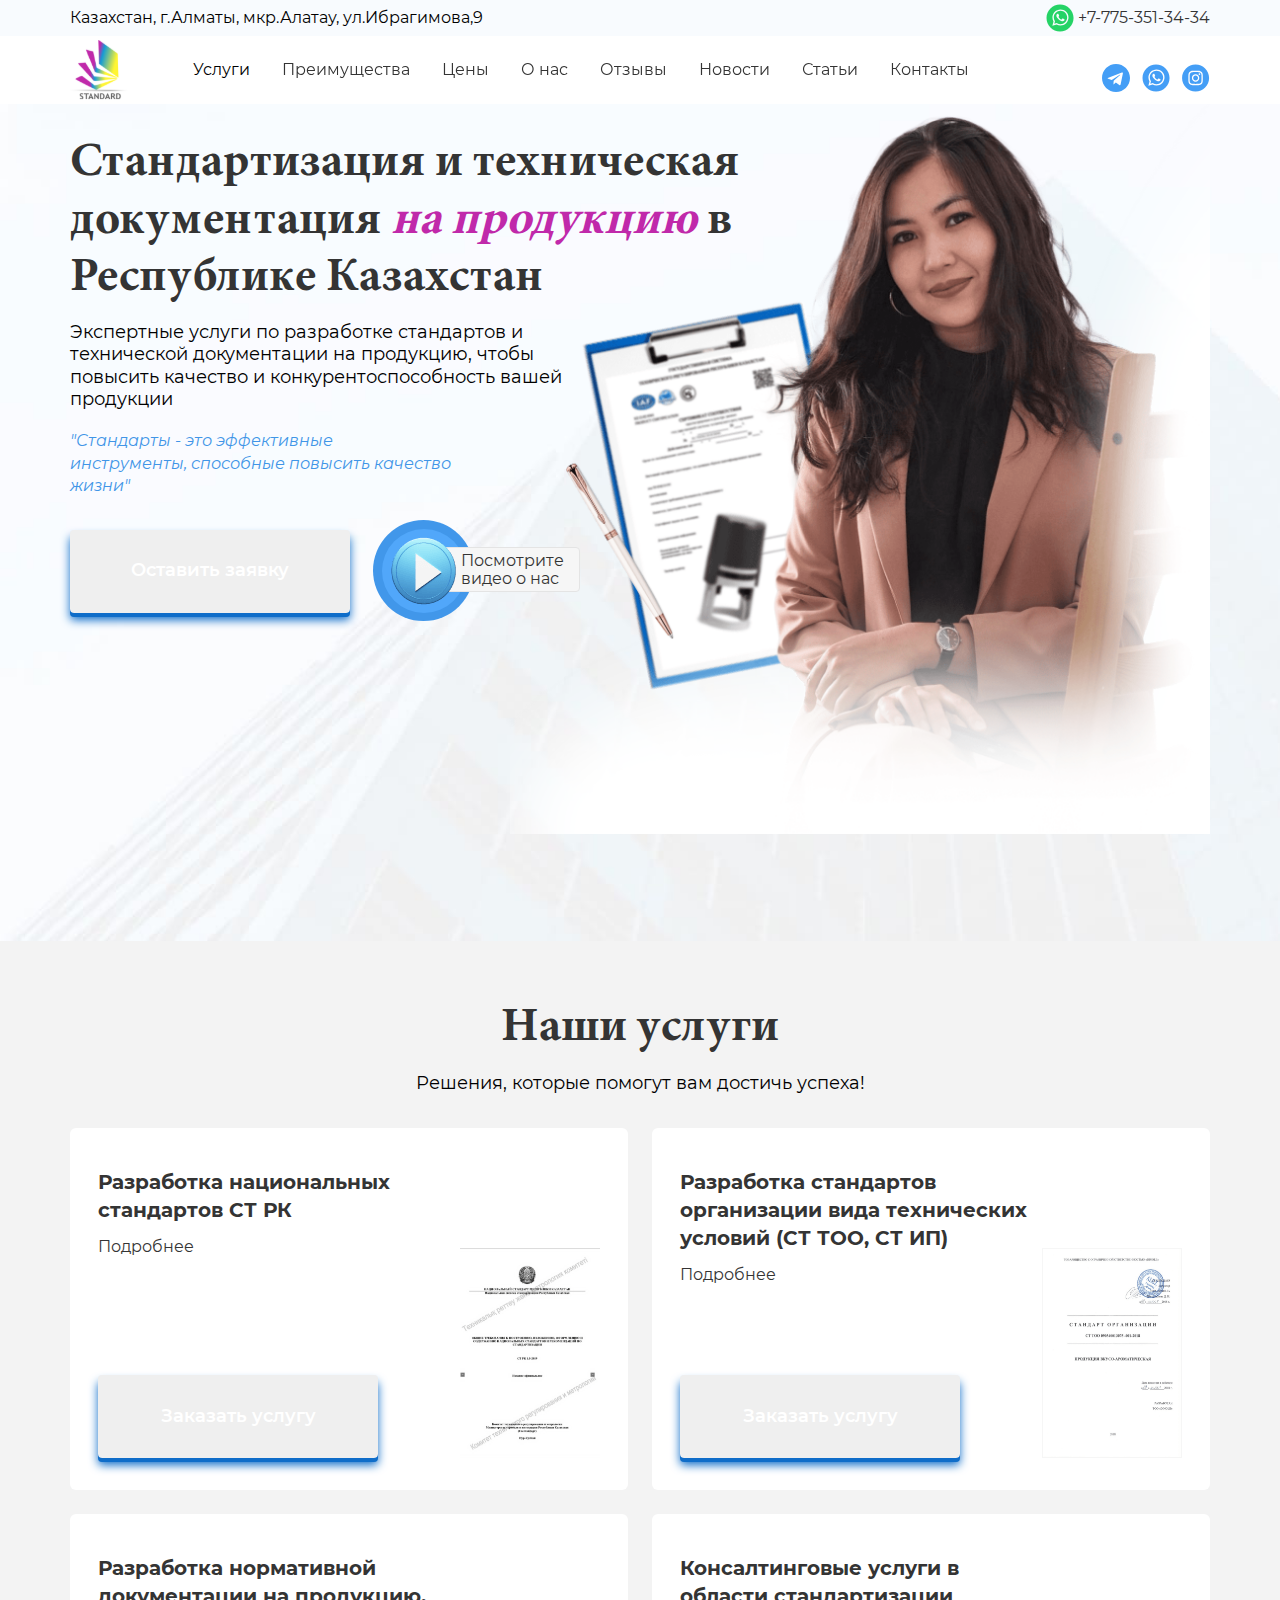
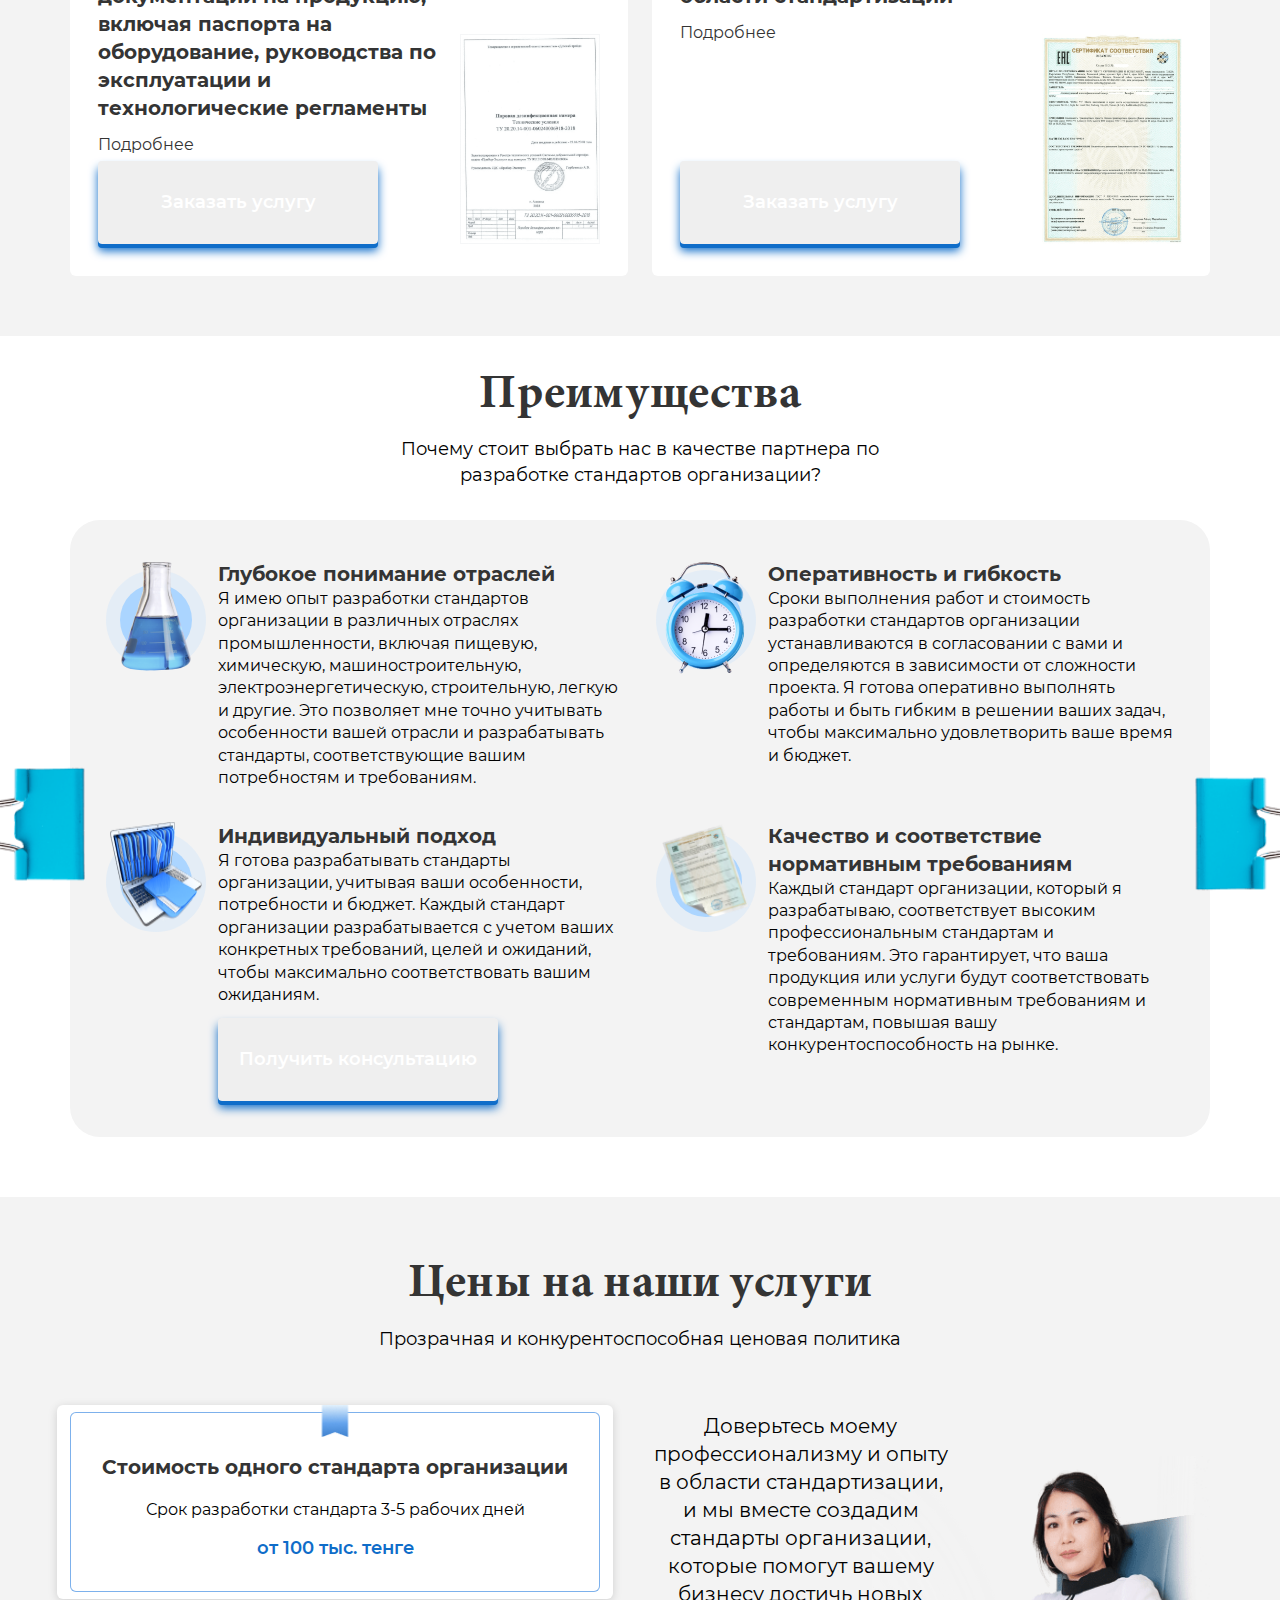
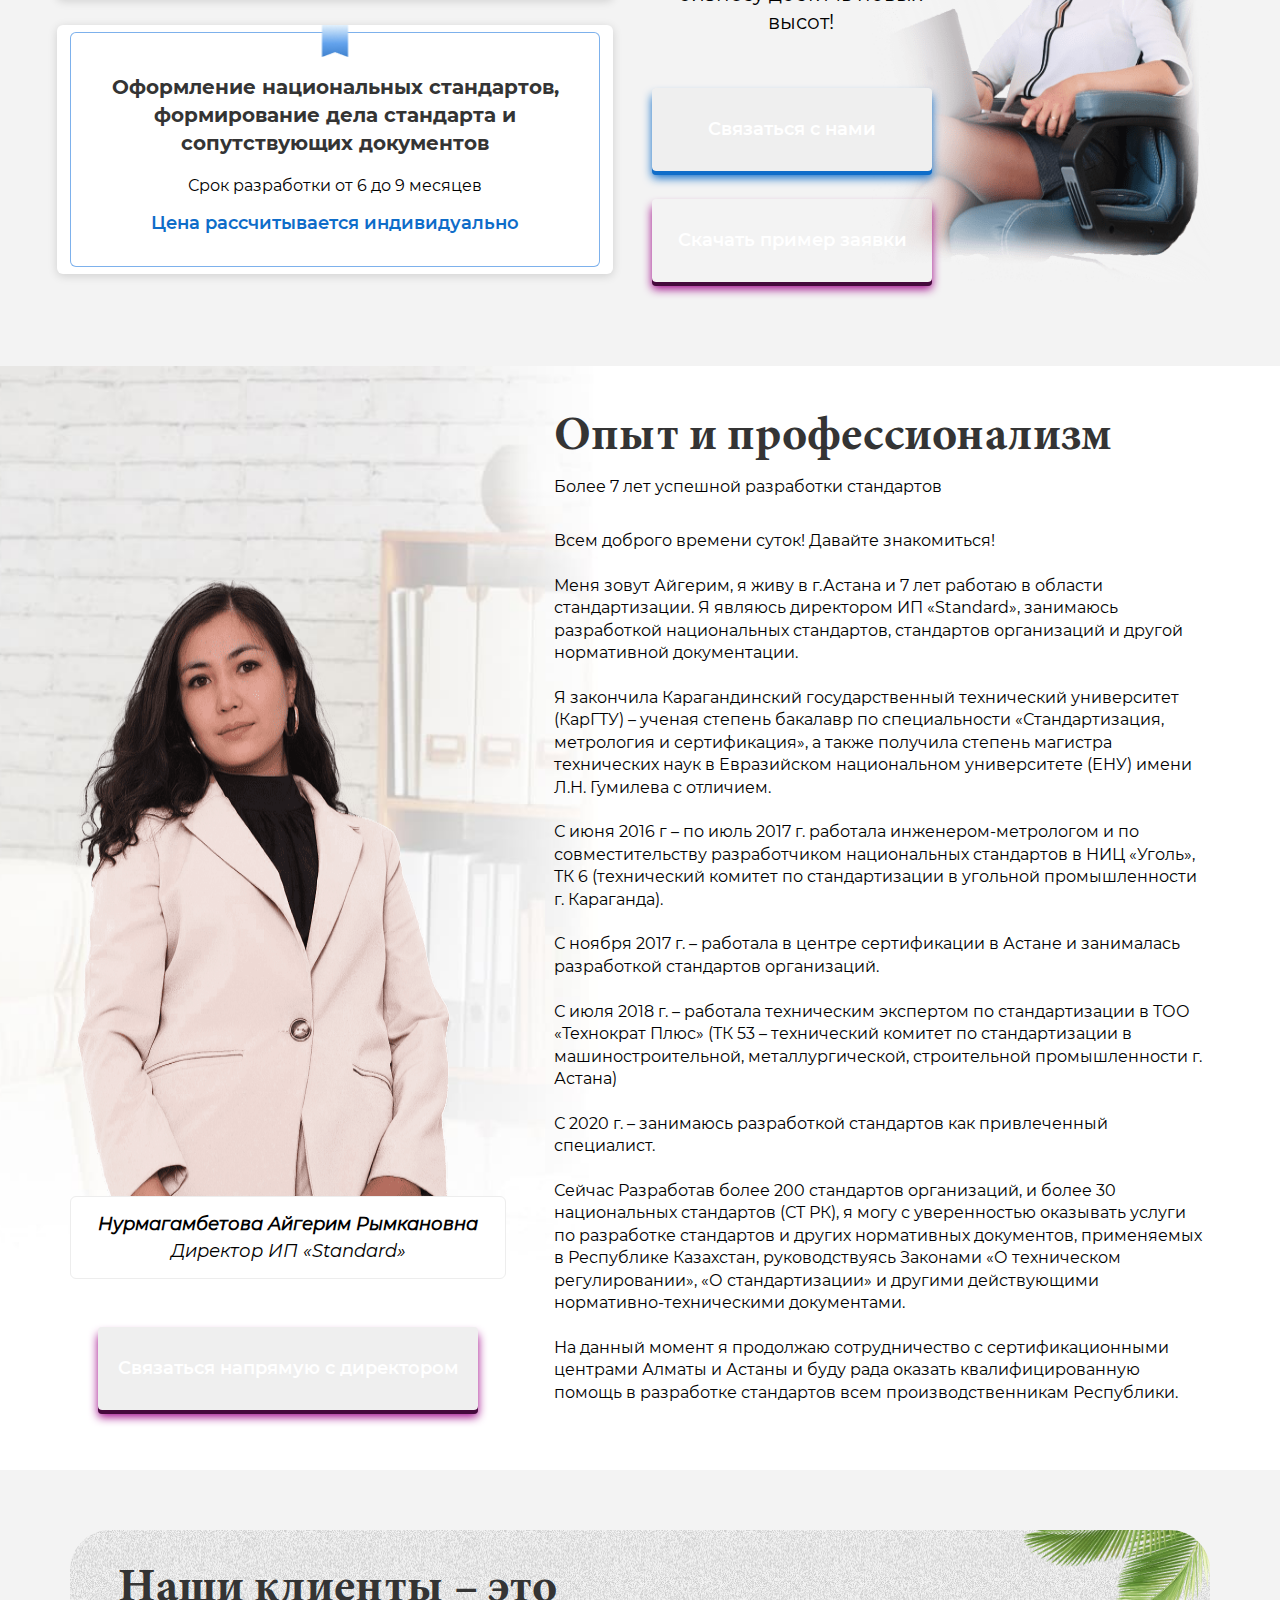
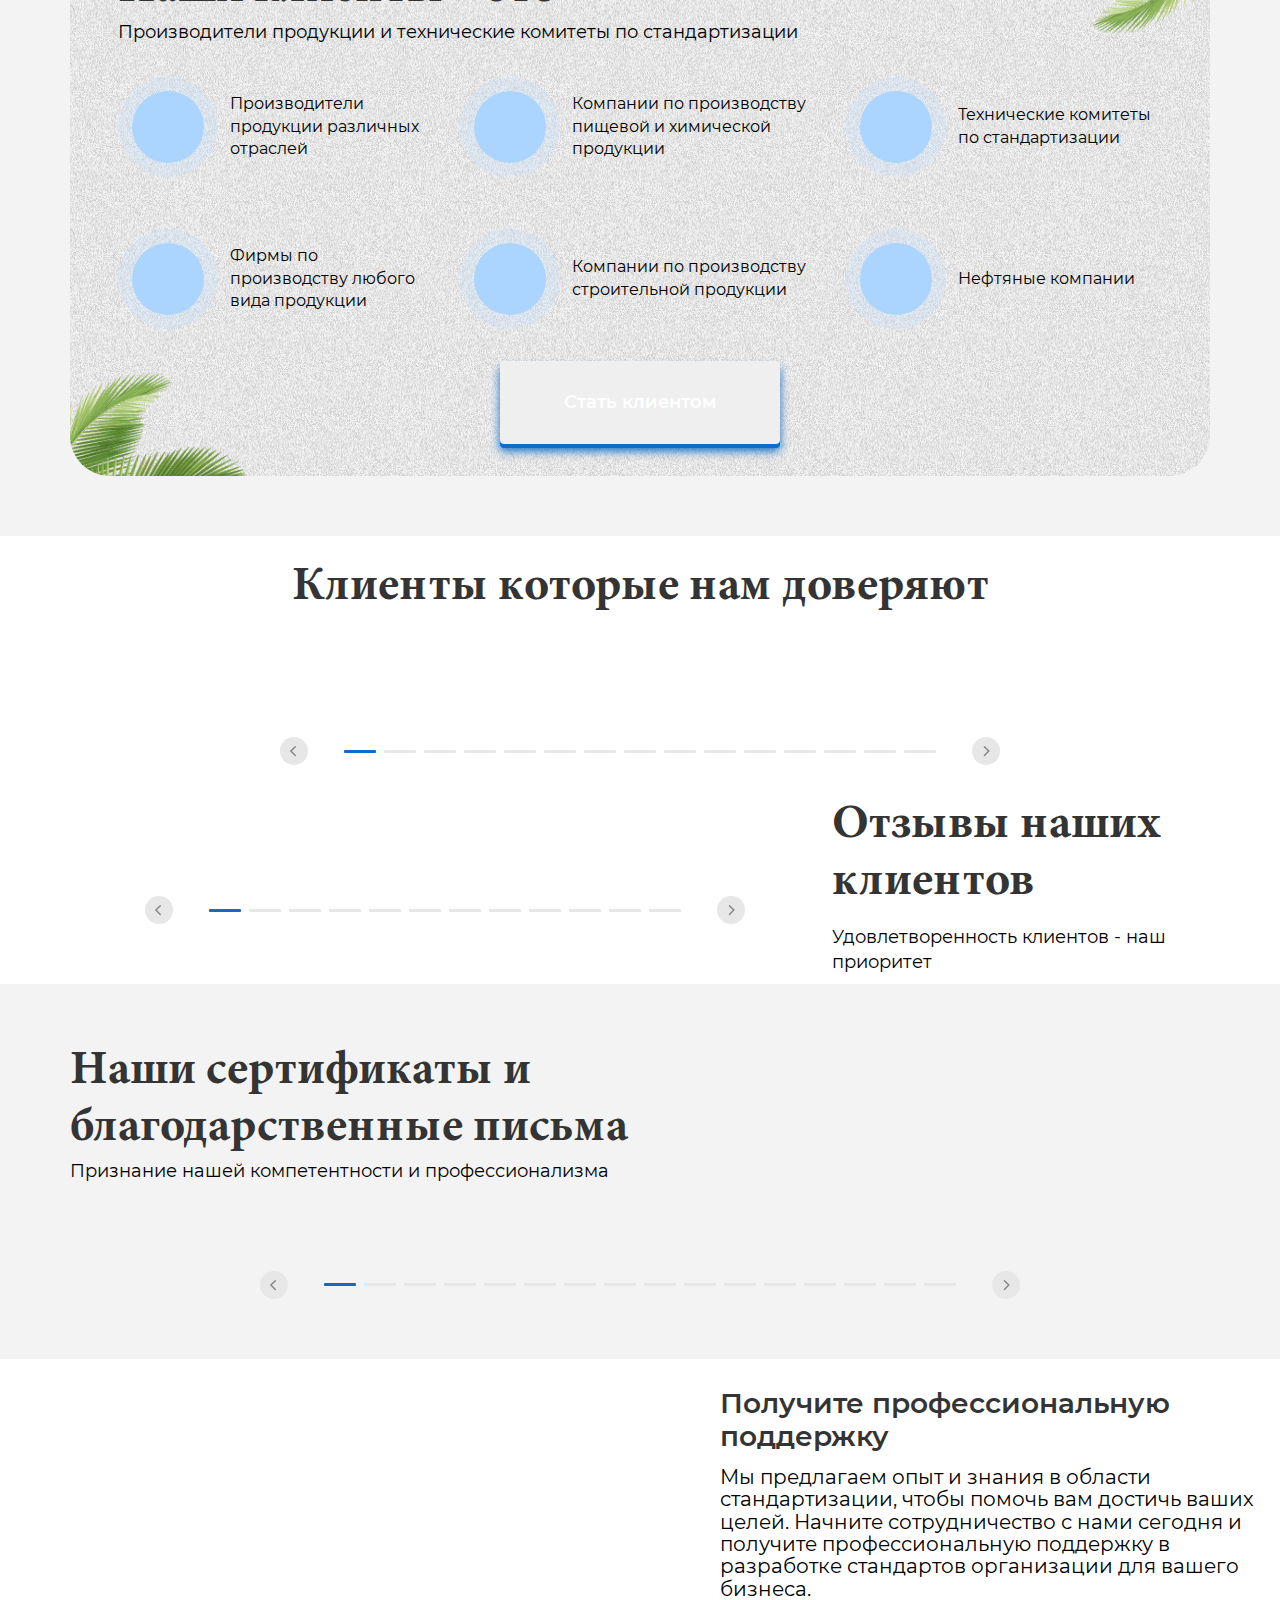
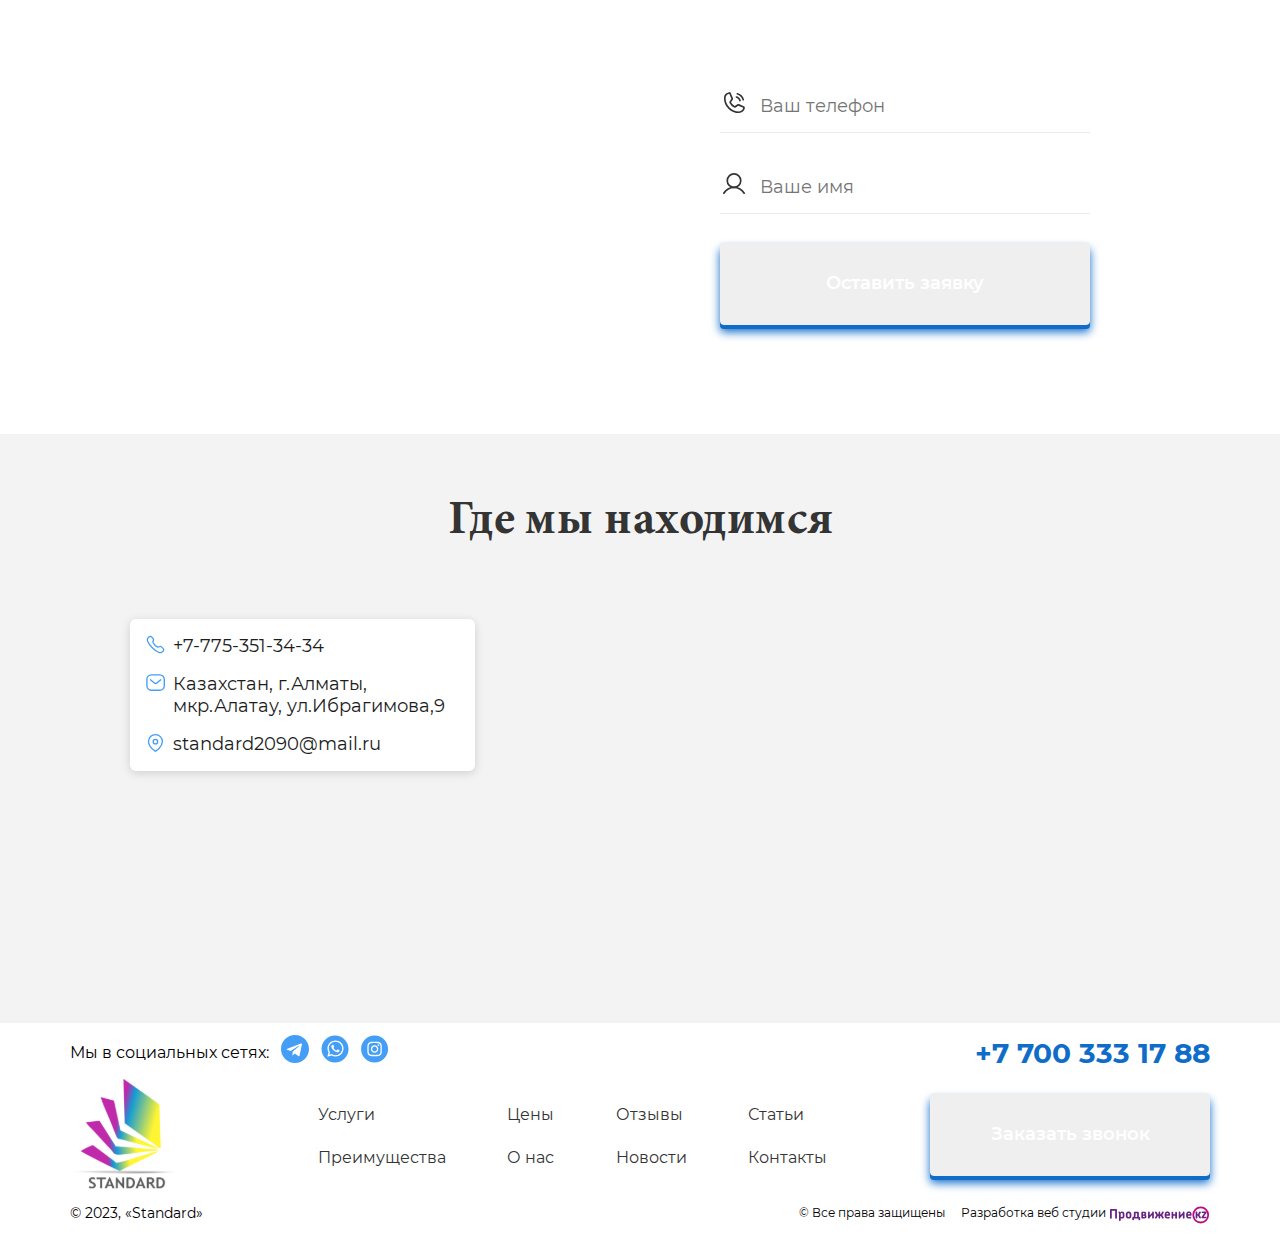
==== commit 2031dfa1: "animation" ====
--- a/index.html
+++ b/index.html
@@ -11,8 +11,7 @@
         content="Экспертные услуги по разработке стандартов и технической документации на продукцию, чтобы повысить качество и конкурентоспособность вашей продукции">
     <link rel="icon" type="image/png" href="./assets/image/favicon.png" />
     <link rel="stylesheet" href="./assets/libs/swiper/swiper-bundle.min.css" />
-    <link rel="stylesheet" href="./assets/css/style.min.css" />
-
+    <link rel="stylesheet" href="./assets/css/style.min.css?v=1" />
 </head>
 
 <body>
@@ -169,7 +168,7 @@
                                     width="1475" height="1500">
                             </div>
                         </div>
-                        <ul class="firstscreen__list">
+                        <ul class="firstscreen__list anim-visible">
                             <li class="firstscreen__item">
                                 <span>
                                     <img src="./assets/image/home/flag.png" alt="Флаг с цифрой 1" width="28"
@@ -374,7 +373,7 @@
                                 <a href="./assets/download/file.txt" download="Пример заявки"
                                     class="button btn-popup button-pink">Скачать пример заявки</a>
                             </div>
-                            <ul class="price__list">
+                            <ul class="price__list anim-visible">
                                 <li class="price__item">
                                     <h3>Стоимость одного стандарта организации</h3>
                                     <p>Срок разработки стандарта 3-5 рабочих дней</p>
@@ -1030,7 +1029,8 @@
                                         standard2090@mail.ru</a>
                                 </div>
                             </address>
-                            <iframe id="map_883677546" frameborder="0" width="100%" height="445"
+
+                            <iframe id="map_79085096" frameborder="0" width="100%" height="445px"
                                 sandbox="allow-modals allow-forms allow-scripts allow-same-origin allow-popups allow-top-navigation-by-user-activation"></iframe>
                         </div>
                     </div>
@@ -1122,7 +1122,7 @@
     <script src="./assets/libs/jquery/jquery-3.6.0.min.js"></script>
     <script src="./assets/libs/jquery/jquery.maskedinput.min.js"></script>
     <script src="./assets/libs/fslightbox/fslightbox.js"></script>
-    <script src="./assets/script/script.js"></script>
+    <script src="./assets/script/script.js?v=1"></script>
     <script src="./assets/script/map.js" async></script>
 </body>
 
--- a/assets/css/style.min.css
+++ b/assets/css/style.min.css
@@ -1 +1 @@
-@font-face{font-family:"Minion Pro";src:local("Minion Pro Bold It"),local("Minion-Pro-Bold-It"),url("./../fonts/minion/MinionPro-BoldIt.woff2") format("woff2"),url("./../fonts/minion/MinionPro-BoldIt.woff") format("woff"),url("./../fonts/minion/MinionPro-BoldIt.ttf") format("truetype");font-weight:700;font-style:normal}@font-face{font-family:"Minion Pro";src:local("Minion Pro Bold"),local("Minion-Pro-Bold"),url("./../fonts/minion/MinionPro-Bold.woff2") format("woff2"),url("./../fonts/minion/MinionPro-Bold.woff") format("woff"),url("./../fonts/minion/MinionPro-Bold.ttf") format("truetype");font-weight:700;font-style:normal}@font-face{font-family:"Montserrat";src:local("Montserrat Regular"),local("Montserrat-Regular"),url("./../fonts/montserrat/Montserrat-Regular.woff2") format("woff2"),url("./../fonts/montserrat/Montserrat-Regular.woff") format("woff"),url("./../fonts/montserrat/Montserrat-Regular.ttf") format("truetype");font-weight:400;font-style:normal}@font-face{font-family:"Montserrat";src:local("Montserrat Semi Bold"),local("Montserrat-Semi-Bold"),url("./../fonts/montserrat/Montserrat-SemiBold.woff2") format("woff2"),url("./../fonts/montserrat/Montserrat-SemiBold.woff") format("woff"),url("./../fonts/montserrat/Montserrat-SemiBold.ttf") format("truetype");font-weight:600;font-style:normal}@font-face{font-family:"Montserrat";src:local("Montserrat Italic"),local("Montserrat-Italic"),url("./../fonts/montserrat/Montserrat-Italic.woff2") format("woff2"),url("./../fonts/montserrat/Montserrat-Italic.woff") format("woff"),url("./../fonts/montserrat/Montserrat-Italic.ttf") format("truetype");font-weight:normal;font-style:italic}@font-face{font-family:"Montserrat";src:local("Montserrat Bold"),local("Montserrat-Bold"),url("./../fonts/montserrat/Montserrat-Bold.woff2") format("woff2"),url("./../fonts/montserrat/Montserrat-Bold.woff") format("woff"),url("./../fonts/montserrat/Montserrat-Bold.ttf") format("truetype");font-weight:700;font-style:normal}*{padding:0;margin:0;border:0}*,*:before,*:after{box-sizing:border-box}:focus,:active{outline:none}a:focus,a:active{outline:none}a{color:#343434}nav,footer,header,aside{display:block}html,body{height:100%;width:100%;line-height:1.4em;font-size:16px;font-family:"Montserrat";-ms-text-size-adjust:100%;-moz-text-size-adjust:100%;-webkit-text-size-adjust:100%}input,button,textarea{font-family:inherit}input::-ms-clear{display:none}button{cursor:pointer}button::-moz-focus-inner{padding:0;border:0}a,a:visited{text-decoration:none}a:hover{text-decoration:none}ul li{list-style:none}img{vertical-align:top}h1,h2,h3,h4,h5,h6{font-size:inherit;font-weight:700;line-height:1.2em;color:#343434}h1,h2{font-family:"Minion Pro";font-size:48px}h3{font-family:"Montserrat";font-size:20px;line-height:1.4em}.container{max-width:1180px;padding:0 20px;width:100%;margin:0 auto}.wrapper{display:flex;flex-direction:column;height:100%}.header{flex:0 0 auto}.main{padding-top:104px;flex:1 0 auto}.footer{flex:0 0 auto}body.body-lock{overflow:hidden}body.body-lock::before{content:"";position:fixed;display:block;top:0px;left:0px;width:100vw;height:100vh;background:rgba(0,0,0,.56);z-index:4}.icon{width:28px;height:28px}.button{position:relative;width:280px;height:83px;border-radius:4px;transition:.3s;font-weight:600;font-size:18px;line-height:130%;color:#fff}.button::before{content:"";position:absolute;bottom:0;right:0;width:100%;height:100%;border-radius:4px}.button::after{content:"";position:absolute;bottom:0;right:0;width:100%;height:100%;border-radius:4px}.button-blue{animation:animationButtonBlue 2s ease-in-out infinite}@keyframes animationButtonBlue{0%{background-color:#9ed0ff;box-shadow:0px -40px 50px 0px #3c8cda inset}50%{background-color:#afd6fa;box-shadow:0px -50px 40px 0px #2876c3 inset}100%{background-color:#9ed0ff;box-shadow:0px -40px 50px 0px #3c8cda inset}}.button-blue::before{box-shadow:0px 7px 10px 0px #0f6dc9}.button-blue::after{box-shadow:0px 4px 0px 0px #0f6dc9}.button-blue:hover{box-shadow:0px 50px 50px 0px #1567b7 inset !important;background:#4197ec !important}.button-pink{animation:animationButtonPink 2s ease-in-out infinite}@keyframes animationButtonPink{0%{background-color:#ee60d9;box-shadow:0px -50px 50px 0px #7b176c inset}50%{background-color:#d46bc4;box-shadow:0px -50px 50px 0px #5f1b55 inset}100%{background-color:#ee60d9;box-shadow:0px -50px 50px 0px #7b176c inset}}.button-pink::before{box-shadow:0px 7px 10px 0px #9f0789}.button-pink::after{box-shadow:0px 4px 0px 0px #45093c}.button-pink:hover{box-shadow:0px 50px 50px 0px #ad0995 inset;background:#bd1ba5}.title__wrapper{text-align:center}.title__wrapper p{width:525px;margin:0 auto;font-size:18px;line-height:140%;margin-top:12px}.swiper-slide img{width:100%;-o-object-fit:contain;object-fit:contain}.slide__control{display:flex;align-items:center;justify-content:center;margin:0 auto;margin-top:24px}.slide-prev,.slide-next{background-color:rgba(0,0,0,0);fill:#e7e7e7;width:28px;height:28px}.slide-prev svg,.slide-next svg{width:100%;height:100%}.slide-pagination-wrap{display:flex;transform:translateY(-3px)}.slide-pagination{margin:0 32px}.slide-pagination .swiper-pagination-bullet{width:32px;height:3px;background:#e7e7e7;border-radius:1px;opacity:1}.slide-pagination .swiper-pagination-bullet-active{background:#0f6dc9}.page__path-list{display:flex;flex-wrap:wrap;padding-top:8px}.page__path-item{display:flex;padding-right:4px;font-size:12px;line-height:130%}.page__path-item::after{content:"-";display:block;margin-left:4px}.page__path-item:last-child:after{content:"";display:none;margin:0}.page__pagination{padding:6px 0;margin-top:20px;display:flex;align-items:center;justify-content:center;background-color:#fff}.page__pagination .icon{fill:rgba(0,0,0,0)}.page__pagination button{background:rgba(0,0,0,0)}.page__pagination-arrow-left{display:flex}.page__pagination-arrow-left .icon:first-child{margin-right:8px}.page__pagination-number{display:flex;align-items:center;max-width:280px;padding:0 12px}.page__pagination-number button{padding:0 16px}.page__pagination-number span{margin-left:16px}.page__pagination-number .active{border:1px solid #343434;border-radius:2px;padding-top:8px;padding-bottom:8px}.page__pagination-arrow-right{display:flex;align-items:center}.page__pagination-arrow-right .icon:first-child{margin-right:8px}.page__pagination-arrow-right .icon{transform:rotate(180deg)}.to-top.active{display:flex !important;animation:animToTop .3s forwards}.to-top{position:fixed;display:none;justify-content:center;align-items:center;right:50px;bottom:50px;width:60px;height:60px;border:1px solid #fff;background:#4095e8;border-radius:50%;z-index:3;cursor:pointer;opacity:0}.to-top button{background-color:rgba(0,0,0,0)}.to-top-decor{display:block;width:10px;height:10px;border-bottom:1px solid #fff;border-right:1px solid #fff;transform:rotate(224deg);animation:animateToTop 2s infinite}.to-top-decor:nth-child(2){animation-delay:-0.2s}.to-top-decor:nth-child(3){animation-delay:-0.4s}@keyframes animateToTop{0%{opacity:0;transform:rotate(224deg) translate(-5px, -5px)}50%{opacity:1}100%{opacity:0;transform:rotate(224deg) translate(5px, 5px)}}@keyframes animToTop{0%{opacity:0}100%{opacity:1}}.decor-item{overflow:hidden;height:auto}.decor-item{position:absolute;display:block}.decor-item img{transform:translateX(150%);-o-object-fit:contain;object-fit:contain;transition:.3s;width:100%;height:auto}.decor-item.active img{animation:decorAnim-right .7s ease-in-out forwards .1s}.decor-item.decor-item-left.active{animation:decorAnim-left .7s ease-in-out forwards .1s}@keyframes decorAnim-right{0%{transform:translateX(150%)}100%{transform:translateX(0)}}@keyframes decorAnim-left{0%{transform:translateX(-150%)}100%{transform:translateX(0)}}.image-ripple{position:relative;display:block;display:flex;min-width:100px;min-height:100px;justify-content:center;align-items:center}.image-ripple img{position:relative;z-index:2}.image-ripple::before{content:"";position:absolute;display:block;left:14.06px;top:14.06px;width:71.88px;height:71.88px;background:#abd5ff;border-radius:50%;z-index:1;animation:imageRippleAnim 1s ease-in-out infinite}.image-ripple::after{content:"";position:absolute;display:block;width:100px;height:100px;left:0px;top:0px;background:rgba(199,226,253,.34);border-radius:50%;animation:imageRippleAnimTwo 1s ease-in-out infinite}@keyframes imageRippleAnim{0%{transform:scale(1.1)}60%{transform:scale(1.15)}100%{transform:scale(1.1)}}@keyframes imageRippleAnimTwo{0%{transform:scale(1);opacity:1}100%{transform:scale(1.3);opacity:.1}}@media(max-width: 768px){h1,h2{font-size:9vw}h3{font-size:5.556vw;line-height:1.4em}html,body{font-size:4.444vw}.container{padding:0 5vw}.icon{width:7.778vw;height:7.778vw}.main{padding-top:19.722vw}.page__path-list{padding-top:2.222vw}.page__path-item{padding-right:1.111vw;font-size:3.333vw}.page__path-item::after{margin-left:1.111vw}.page__pagination{padding:1.6665vw 0;margin-top:5.555vw;display:flex;align-items:center;justify-content:center;background-color:#fff}.page__pagination .icon{fill:rgba(0,0,0,0)}.page__pagination button{background:rgba(0,0,0,0)}.page__pagination-arrow-left{display:flex}.page__pagination-arrow-left .icon:first-child{margin-right:2.222vw}.page__pagination-number{max-width:50vw;padding:0 2.222vw}.page__pagination-number button{padding:0 2.222vw}.page__pagination-number button:nth-child(5){display:none}.page__pagination-number span{margin-left:2.222vw}.page__pagination-number .active{border-radius:.556vw;padding-top:1.111vw;padding-bottom:1.111vw}.page__pagination-arrow-right .icon:first-child{margin-right:2.222vw}.slide-pagination{margin:0 1.111vw}.slide__control{margin-top:2.222vw}.slide-prev,.slide-next{width:8.5vw;min-width:24px;height:8.5vw}.slide-pagination .swiper-pagination-bullet{width:8.889vw;height:.833vw}.title__wrapper p{width:80%;font-size:4.444vw;margin-top:2.222vw}.button{width:100%;height:23.056vw;border-radius:1.111vw;font-size:5vw}.button::before{content:"";border-radius:1.111vw}.button::after{content:"";border-radius:1.111vw}.button-blue{box-shadow:0vw -13.889vw 13.889vw 0vw #3c8cda inset}.button-blue::before{box-shadow:0vw 1.944vw 2.778vw 0vw #0f6dc9}.button-blue::after{box-shadow:0vw 1.111vw 0vw 0vw #0f6dc9}.button-blue:hover{box-shadow:0vw 13.889vw 13.889vw 0vw #1567b7 inset}.button-pink{box-shadow:0vw -13.889vw 13.889vw 0vw #7b176c inset}.button-pink::before{box-shadow:0vw 1.944vw 2.778vw 0vw #9f0789}.button-pink::after{box-shadow:0vw 1.111vw 0vw 0vw #45093c}.button-pink:hover{box-shadow:0vw 13.889vw 13.889vw 0vw #ad0995 inset}.image-ripple{min-width:27.778vw;min-height:27.778vw}.image-ripple::before{left:3.906vw;top:3.906vw;width:19.967vw;height:19.967vw}.image-ripple::after{width:27.778vw;height:27.778vw}}.header{position:fixed;width:100%;z-index:3;background-color:#fff}.header__supinfo-wrap{background:#f8fbfe}.header__supinfo{display:flex;justify-content:space-between;align-items:center;padding:4px 0;font-size:16px}.header__supinfo p{line-height:18px}.header__supinfo a{display:flex;align-items:center;line-height:20px}.header__supinfo .icon{fill:#25d366;margin-right:4px}.header__main{background-color:#fff;display:flex;justify-content:space-between;align-items:center;padding:4px 0}.header__main-left{display:flex;align-items:center}.header__logo{width:67px;height:60px;-o-object-fit:contain;object-fit:contain}.header__list{display:flex;justify-content:space-between;align-items:center;margin:0 -16px;margin-left:40px}.header__item{position:relative;margin:0 16px;cursor:pointer}.header__item a{transition:.3s}.header__item a:hover{color:#449ef6}.header__item-list-wrap{position:absolute;top:0;left:0;transform:scale(0);padding-top:88px;cursor:default}.header__item-list{background:#fff;width:350px;margin:-44px;border-top:4px solid #0f6dc9;box-shadow:0px 2px 15px rgba(0,0,0,.28);border-radius:0px 0px 6px 6px}.header__item-list-item{font-size:14px;line-height:1.4em;color:#343434;border-bottom:1px solid #f1f1f1;padding:8px 0;padding-left:8px;padding-right:24px}.header__item-list-item:last-child{border-bottom:none}.header__item:hover .header__item-list-wrap{animation:menuAnim .3s ease forwards}.header__item-list-wrap:hover{animation:menuAnim .3s ease forwards}@keyframes menuAnim{0%{transform:scale(0)}100%{transform:scale(1)}}.header__social{display:flex;align-items:center;margin:0 -6px}.header__social svg{margin:0 6px}.header__social .icon{fill:#449ef6;transition:.3s}.header__social .icon:hover{fill:#1f7edd}.header .menu-burger,.header__main-call,.header__social-popup,.header__address-popup{display:none}.header.hide .header__supinfo-wrap{height:0;transform:scaleY(0)}@media(max-width: 1080px){body.body-lock-menu{overflow:hidden}body.body-lock-menu .header{z-index:6}body.body-lock-menu::before{content:"";position:fixed;display:block;top:0px;left:0px;width:100vw;height:100vh;background:rgba(255,255,255,0);z-index:4}.header .menu__burger{background-color:rgba(0,0,0,0);border:none;cursor:pointer;display:flex;padding:0;z-index:5}.header .menu__burger svg{width:32px;height:32px}.header .line{fill:none;stroke:#343434;stroke-width:6;transition:stroke-dasharray 600ms cubic-bezier(0.4, 0, 0.2, 1),stroke-dashoffset 600ms cubic-bezier(0.4, 0, 0.2, 1);border-radius:5px}.header .line1{stroke-dasharray:60 207;stroke-width:6}.header .line2{stroke-dasharray:60 60;stroke-width:6}.header .line3{stroke-dasharray:60 207;stroke-width:6}.header .opened .line1{stroke-dasharray:90 207;stroke-dashoffset:-134;stroke-width:6}.header .opened .line2{stroke-dasharray:1 60;stroke-dashoffset:-30;stroke-width:6}.header .opened .line3{stroke-dasharray:90 207;stroke-dashoffset:-134;stroke-width:6}.header__main-right{display:flex;align-items:center}.header__social{margin-left:8px}.header__main-right{display:flex;align-items:center}.header__popup{display:none}.header__popup.active{position:absolute;display:block;top:104px;right:0;width:400px;max-height:70vh;overflow-y:auto;overflow-x:hidden;transform:translateX(100%);background-color:#fff;z-index:5;animation:menuAnim .3s ease-in-out forwards;scrollbar-width:thin;scrollbar-color:#d3d3d3 #f0f0f0}.header__popup.active .header__list,.header__popup.active .header__address-popup,.header__popup.active .header__social-popup{display:block}.header__popup::-webkit-scrollbar{width:6px;background-color:#f0f0f0}.header__popup::-webkit-scrollbar-thumb{background-color:#d3d3d3}@keyframes menuAnim{0%{transform:translateX(100%)}100%{transform:translateX(0)}}.header__list{margin:0}.header__item{padding:20px 0;padding-left:40px;padding-right:20px;margin:0}.header__social-popup{padding:20px 0;padding-left:40px;padding-right:20px}.header__social-popup .icon{margin:0 12px;fill:#449ef6}.header__address-popup{padding:20px 0;padding-left:40px;padding-right:20px}.header__item-list-wrap{position:static;transform:scale(1);height:0;overflow:hidden;padding:0px 0}.header__item:hover .header__item-list-wrap{animation:menuAnimMob .3s ease forwards}.header__item-list-wrap:hover{animation:menuAnimMob .3s ease forwards}@keyframes menuAnimMob{0%{height:0;padding:0px 0}100%{padding:20px 0;height:auto}}.header .header__item-list{background:#fff;width:100%;margin:0;border-top:none;box-shadow:none;border-radius:0}.header .header__item-list-item{display:flex;font-size:14px;line-height:1em;color:#343434;border-bottom:1px solid #f1f1f1;padding:8px 0;padding-left:16px;padding-right:24px}.header .header__item-list-item::before{content:"-";display:block;padding-right:8px}}@media(max-width: 768px){.header__main-call{display:block;fill:rgba(0,0,0,0)}.header__main-call .icon{width:8.889vw;height:8.889vw}.header__main-left{order:2}.header__main-right{order:1}.header__main-call{order:3}.header__social,.header__supinfo-wrap{display:none}.header__popup.active{top:19.5vw;left:0;width:77.778vw;transform:translateX(-100%)}.header__logo{width:19.722vw;height:17.5vw}@keyframes menuAnim{0%{transform:translateX(-100%)}100%{transform:translateX(0)}}.header .menu__burger svg{width:10.889vw;height:10.889vw}.header__supinfo{padding:1.111vw 0;font-size:4.444vw}.header__supinfo p{line-height:5vw}.header__supinfo a{line-height:5.556vw}.header__supinfo .icon{margin-right:1.111vw}.header__main{padding:1.111vw 0}.header__list{margin:0 -4.444vw;margin-left:0vw}.header__item{margin:0 4.444vw}.header__item-list-wrap{padding-top:0vw}.header__item-list{width:100%;margin:-12.221vw;border-top:1.111vw solid #0f6dc9;box-shadow:0px .556vw 4.167vw rgba(0,0,0,.28);border-radius:0px 0px 1.667vw 1.667vw}.header__social{margin:0 -1.6665vw}.header__social svg{margin:0 1.6665vw}.header__item{padding:3.333vw 0;padding-left:5.555vw;padding-right:5.555vw}.header__social-popup{padding:3.333vw 0;padding-left:5.555vw;padding-right:5.555vw}.header__social-popup .icon{margin:0 2.222vw}.header__address-popup{padding:3.333vw 0;padding-left:5.555vw;padding-right:5.555vw}.header .header__item-list-item{font-size:3.5vw;padding:2.222vw 0;padding-left:2.222vw;padding-right:6.666vw}}.popup{position:fixed;display:block;top:50%;left:50%;transform:translate(-50%, -50%) scale(0);opacity:0;padding:50px 30px;z-index:-10;background-color:#fff;border:1px solid #45a1f9;border-radius:20px;box-shadow:0 0 10px #45a1f9;transition:.3s}.popup__close{position:absolute;top:25px;right:30px;width:20px;height:20px;cursor:pointer}.popup fieldset{display:flex;flex-direction:column;align-items:center}.popup legend{font-weight:500;font-size:36px;line-height:1.2em;color:#353535;margin-bottom:30px}.popup input{width:100%;padding:15px 20px;background:#f5f5f5;box-shadow:0px 4px 4px rgba(0,0,0,.25);border-radius:15px;font-size:20px;line-height:24px;color:#353535;margin-bottom:30px}.popup input::-moz-placeholder{color:#353535}.popup input::placeholder{color:#353535}.popup .button{width:285px;height:47px;padding:0;margin-top:20px}.popup.active{z-index:5;transform:translate(-50%, -50%) scale(1);opacity:1}@media(max-width: 769px){.popup{width:80vw;padding:8vw 5vw;border:.278vw solid #45a1f9;border-radius:5.556vw;box-shadow:0 0 2.778vw #45a1f9;margin:5.556vw 0;overflow-y:auto;overflow-x:hidden;max-height:80vh;height:auto}.popup__close{top:6.944vw;right:8.333vw;width:5.556vw;height:5.556vw}.popup fieldset{width:70vw}.popup legend{align-items:flex-start;font-size:6vw;line-height:1.2em;margin-bottom:5vw;width:70vw}.popup input{width:60vw;padding:4.167vw 5.556vw;box-shadow:0px 1.111vw 1.111vw rgba(0,0,0,.25);border-radius:4.167vw;font-size:4.556vw;line-height:6.667vw;margin-bottom:5vw;width:70vw}.popup .button{width:70vw;height:13.056vw;margin-top:5.556vw}}.firstscreen{padding-top:32px;background:url(./../image/home/firstscreen/bg.jpg);background-repeat:no-repeat;background-size:cover;padding-bottom:72px}.firstscreen__wrapper{position:relative}.firstscreen__info{position:relative;width:685px;z-index:1}.firstscreen__info strong{color:#c029aa;font-style:italic}.firstscreen__info p{width:530px;margin-top:12px;font-size:18px}.firstscreen__info .firstscreen__subinfo{width:383px;margin-top:20px;color:#4095e7;font-size:16px;font-style:italic}.firstscreen__button{display:flex;align-items:center;margin-top:32px}.firstscreen__play-wrap{position:relative;margin-left:40px}.firstscreen__play{display:inline-block;width:68px;height:68px;position:relative}.firstscreen__play img{position:relative;z-index:1}.firstscreen__play::before{content:"";position:absolute;display:block;top:-8px;left:-8px;width:84px;height:84px;background:#51a7fa;z-index:-1;border-radius:50%}.firstscreen__play::after{content:"";position:absolute;display:block;top:-17px;left:-17px;width:101px;height:101px;background:#4197ea;z-index:-2;border-radius:50%}.firstscreen__play-text{position:absolute;display:block;width:140px;left:50px;top:10px;background:#f6f6f6;border:1px solid #e4e4e4;border-radius:4px;padding:4px 0;padding-left:20px;padding-right:12px;font-size:16px;line-height:1.1em}.firstscreen__play-wrap .firstscreen__play::before{animation:buttonPlayAnim 1s ease-in-out infinite}.firstscreen__play-wrap .firstscreen__play::after{animation:buttonPlayAnimTwo 1s ease-in-out infinite}@keyframes buttonPlayAnim{0%{transform:scale(1)}100%{transform:scale(1.3)}}@keyframes buttonPlayAnimTwo{0%{transform:scale(1);opacity:1}100%{transform:scale(1.3);opacity:.1}}.firstscreen__image{position:absolute;right:0px;top:-100px;width:700px;height:798px;overflow:hidden}.firstscreen__image img{width:100%;height:100%;-o-object-position:100% 100%;object-position:100% 100%;-o-object-fit:cover;object-fit:cover}.firstscreen__list{display:flex;justify-content:space-between;margin:0 -20px;margin-top:60px;position:relative;z-index:1}.firstscreen__item{position:relative;margin:0 20px;background-color:#fff;border:.6px solid rgba(93,157,231,.8);border-radius:6px;width:256px;height:auto;padding-top:48px;padding-bottom:12px;text-align:center}.firstscreen__item span{top:-7px;right:50%;transform:translateX(50%);position:absolute}.firstscreen__item span::before{position:absolute;top:50%;left:50%;transform:translateX(-50%) translateY(-50%);font-size:16px;color:#fff}.firstscreen__item:nth-child(1) span::before{content:"01"}.firstscreen__item:nth-child(2) span::before{content:"02"}.firstscreen__item:nth-child(3) span::before{content:"03"}.firstscreen__item:nth-child(4) span::before{content:"04"}.firstscreen__item::before{content:"";position:absolute;display:block;top:-7px;left:-7px;z-index:-1;width:calc(100% + 12px);height:calc(100% + 12px);background:#fff;box-shadow:0px 2px 10px rgba(0,0,0,.15);border-radius:6px}.firstscreen__item::after{content:"";position:absolute;display:block;top:15px;left:0px;z-index:-2;width:100%;height:100%;background:#fff;box-shadow:0px 2px 10px rgba(0,0,0,.15);border-radius:6px;transition:.3s}.firstscreen__item:hover::after{transform:translateY(2%)}@media(max-width: 1200px){.firstscreen__image{top:100px}.firstscreen__list{flex-wrap:wrap;margin:-16px;margin-top:40px}.firstscreen__item{width:calc(50% - 32px);margin:16px}}@media(max-width: 900px){.firstscreen__image{top:200px}}@media(max-width: 768px){.firstscreen{padding-top:7.777vw;padding-bottom:11.11vw}.firstscreen__wrapper{position:relative}.firstscreen__wrap{position:relative}.firstscreen__info{position:static;width:100%}.firstscreen__info p{width:100%;margin-top:3.333vw;font-size:5vw}.firstscreen__info .firstscreen__subinfo{width:100%;margin-top:5.555vw;font-size:4.444vw}.firstscreen__button{position:absolute;left:0;bottom:0;width:100%;display:flex;align-items:start;flex-direction:column-reverse;margin-top:8.888vw}.firstscreen__play-wrap{margin-left:16.665vw;margin-bottom:11.11vw}.firstscreen__play{width:18.889vw;height:18.889vw}.firstscreen__play img{position:relative;width:100%;height:100%;z-index:2}.firstscreen__play::before{content:"";top:-2.222vw;left:-2.222vw;width:23.333vw;height:23.333vw;z-index:1}.firstscreen__play::after{content:"";top:-4.722vw;left:-4.722vw;width:28.056vw;height:28.056vw;z-index:0}.firstscreen__play-text{width:38.889vw;left:15vw;top:4vw;border-radius:1.111vw;padding:1.111vw 0;padding-left:7.777vw;padding-right:3.333vw;font-size:4vw;z-index:1}.firstscreen__image{position:static;width:auto;height:auto}.firstscreen .firstscreen__list{margin:-5.555vw 0;margin-top:11.11vw}.firstscreen .firstscreen__item{width:74.444vw;margin:5.555vw 0;margin-left:auto;margin-right:auto}.firstscreen .firstscreen__item span{top:-2.5vw}.firstscreen .firstscreen__item span img{width:6vw;height:7vw;-o-object-fit:contain;object-fit:contain}.firstscreen__item::before{content:"";top:-1.944vw;left:-1.944vw;width:calc(100% + 3.333vw);height:calc(100% + 3.333vw);box-shadow:0px .556vw 2.778vw rgba(0,0,0,.15);border-radius:1.667vw}.firstscreen__item::after{content:"";top:4.167vw;box-shadow:0px .556vw 2.778vw rgba(0,0,0,.15);border-radius:1.667vw}}.service{position:relative;padding:60px 0;background-color:#f3f3f3}.service__list{display:flex;flex-wrap:wrap;margin:-12px;margin-top:20px}.service__item{background-color:#fff;width:calc(50% - 24px);height:362px;border-radius:6px;display:flex;margin:12px;padding:0 28px;padding-top:40px;padding-bottom:32px;z-index:1}.service__image{display:flex;align-items:flex-end}.service__image .button{display:none}.service__image img{width:140px;height:210px}.service__left{display:flex;flex-direction:column}.service__left h3{flex:0 0 auto}.service__left a{flex:1 1 auto;margin-top:12px}.service__left button{flex:0 0 auto}.service .decor-item{right:5px;bottom:0px;width:155px;height:160px}@media(max-width: 1200px){.service__item{display:flex;flex-direction:column;height:auto}.service__item .button{display:none}.service__left{height:100%}.service__image{display:flex;flex-direction:column}.service__image .button{display:block;margin-top:12px}}@media(max-width: 768px){.service{padding:7.777vw 0}.service__list{margin:0vw;margin:-3.333vw 0;margin-top:5.555vw}.service__item{width:100%;height:auto;border-radius:1.667vw;margin:0vw;margin:3.333vw 0;padding:0 7.777vw;padding-top:7.777vw;padding-bottom:7.777vw}.service__image img{margin-top:3.333vw;width:100%;height:auto}.service__image .button{margin-top:3.333vw}.service__left h3{font-size:4.4vw}.service__left a{margin-top:3.333vw}.service .decor-item{right:1.389vw;bottom:0vw;width:43.056vw;height:44.444vw}}.advantage{padding-top:32px;padding-bottom:60px;overflow:hidden}.advantage__wrap{position:relative;background-color:#f3f3f3;border-radius:30px;padding:0 36px;padding-top:40px;padding-bottom:36px;margin-top:32px}.advantage__wrap::before{content:"";position:absolute;display:block;top:50%;left:0;transform:translateY(-50%) translateX(-93%);width:216.28px;height:123.02px;background:url(./../image/decor/clothespin.png);background-repeat:no-repeat;background-size:contain}.advantage__wrap::after{content:"";position:absolute;display:block;top:50%;right:0;transform:translateY(-50%) translateX(93%) rotate(180deg);width:216.28px;height:123.02px;background:url(./../image/decor/clothespin.png);background-repeat:no-repeat;background-size:contain}.advantage__container{display:flex;flex-wrap:wrap;margin:-16px}.advantage__item{display:flex;align-items:flex-start;width:calc(50% - 32px);margin:16px}.advantage__info{margin-left:12px}.advantage__info .button{margin-top:12px}.advantage .image-ripple::before{top:24.06px}.advantage .image-ripple::after{top:10px}@media(max-width: 1080px){.advantage__container{flex-direction:column}.advantage__item{width:100%}.advantage__wrap::before{content:"";display:none}.advantage__wrap::after{content:"";display:none}}@media(max-width: 767.999px){.advantage{padding-top:7.777vw;padding-bottom:7.777vw}.advantage__wrap{border-radius:8.333vw;padding:0 6.666vw;padding-top:7.777vw;padding-bottom:7.777vw;margin-top:7.777vw}.advantage__container{margin:0;margin:-4.444vw 0}.advantage__item{display:flex;flex-direction:column;margin:0;margin:4.444vw 0}.advantage__item img{width:20vw;height:auto}.advantage__info{width:auto;margin:0;margin-top:3.333vw}.advantage__info .button{margin-top:3.333vw}.advantage .image-ripple::before{top:6.683vw}.advantage .image-ripple::after{top:2.778vw}}.price{position:relative;padding-top:60px;padding-bottom:84px;background-color:#f3f3f3}.price__wrapper{position:relative}.price__wrap{display:flex;margin-top:60px}.price__button-wrap{display:none}.price__list{margin:0 -20px;position:relative;z-index:1}.price__item{position:relative;background-color:#fff;border:.6px solid rgba(93,157,231,.8);border-radius:6px;width:530px;padding-top:40px;padding-bottom:32px;margin:0 20px;text-align:center}.price__item p{margin-top:20px;line-height:1.1em}.price__item:last-child{margin-top:40px}.price__item::before{content:"";position:absolute;display:block;top:-8px;left:-14px;z-index:-1;width:calc(100% + 28px);height:calc(100% + 16px);background:#fff;box-shadow:0px 2px 10px rgba(0,0,0,.15);border-radius:6px}.price__item::after{content:"";position:absolute;display:block;top:-8px;left:50%;transform:translateX(-50%);width:27px;height:33px;background:url(./../image/home/flag.png);background-repeat:no-repeat;background-size:contain}.price__item-subinfo{font-weight:600;font-size:18px;line-height:1em;color:#0f6dc9}.price__right{margin-left:52px;z-index:1}.price__right a{display:flex;justify-content:center;align-items:center}.price__right p{width:297px;font-size:20px;line-height:140%;text-align:center}.price__right .button-blue{margin-top:52px}.price__right .button-pink{margin-top:28px}.price__image{position:absolute;right:0;bottom:0;width:338px;height:426px}.price .decor-item{top:-90px;left:0px;width:300px;height:406px}@media(max-width: 1024px){.price__right{display:flex;flex-wrap:wrap;align-items:center}.price__right p{width:100%}.price__right .button-blue,.price__right .button-pink{display:none}.price__wrap{flex-direction:column-reverse;align-items:center;margin-top:12px}.price__list{display:flex;width:100%;margin:0 -28px;margin-top:28px}.price__item{width:calc(50% - 24px);margin:0 28px}.price__item:last-child{margin-top:0px}.price__button-wrap{z-index:1;display:flex;margin-top:28px}.price__button-wrap a{display:flex;justify-content:center;align-items:center;margin-left:12px}.price__image{display:none}}@media(max-width: 768px){.price{padding-top:7.777vw;padding-bottom:11.11vw}.price__wrap{margin-top:2.222vw}.price__list{flex-direction:column;align-items:center;margin:-4.444vw 0;margin-top:0vw}.price__item{border:.167vw solid rgba(93,157,231,.8);border-radius:1.667vw;width:90%;margin:4.444vw 0}.price__item p{margin-top:5.555vw;line-height:1.1em}.price .price__button-wrap{margin-top:7.777vw;flex-direction:column}.price .price__button-wrap a{margin:0;margin-top:4.444vw;padding:0 8px}.price__item:last-child{margin-top:5.555vw}.price__item::before{content:"";top:-2.222vw;left:-3.889vw;z-index:-1;width:calc(100% + 7.778vw);height:calc(100% + 4.444vw);box-shadow:0vw .556vw 2.778vw rgba(0,0,0,.15);border-radius:1.667vw}.price__item::after{content:"";top:-2.222vw;left:50%;transform:translateX(-50%);width:7.5vw;height:9.167vw}.price__item-subinfo{font-weight:600;font-size:5vw;line-height:1em}.price__right{margin-left:0vw}.price__right p{width:82.5vw;font-size:3.556vw;line-height:140%}.price__right .button-blue{margin-top:14.443vw}.price__right .button-pink{margin-top:7.777vw}.price__image{width:93.889vw;height:118.333vw}.price .decor-item{display:none}}.experience{position:relative}.experience__wrapper{padding-top:44px;padding-bottom:60px;display:flex}.experience__director{position:relative;z-index:1;text-align:center;margin-right:48px}.experience__director .button{width:380px;margin-top:48px}.experience__director img{width:436px;height:618px;margin-top:168px}.experience .experience__info-wrap{display:flex;flex-direction:column;background:#fff;border:1px solid #ededed;border-radius:6px;padding:16px 0;padding-left:20px;padding-right:20px}.experience__name{display:inline-block;font-style:italic;font-weight:600;font-size:18px}.experience__subinfo{display:inline-block;font-style:italic;font-size:18px;margin-top:4px}.experience__info{position:relative;z-index:1}.experience p{display:inline-block;margin-top:32px}.experience__info-subtitle{display:inline-block;margin-top:8px}.experience::before{content:"";position:absolute;display:block;top:0;left:0px;width:47%;height:100%;background:url(./../image/home/experience/bg.jpg);background-repeat:no-repeat;background-size:cover;background-position:100% 100%}@media(max-width: 1080px){.experience__wrapper{flex-direction:column-reverse}.experience__director{display:flex;flex-direction:column;align-items:center;margin:0;margin-top:12px}.experience__director img{margin:0}.experience__director .button{margin-top:28px}.experience__info{margin-top:0px}}@media(max-width: 768px){.experience__wrapper{flex-direction:column-reverse;margin:0;padding-top:7.777vw;padding-bottom:8.888vw}.experience__director{margin:0;margin-top:3.333vw}.experience__director .button{width:100%;font-size:3.5vw;margin-top:7.777vw}.experience__director img{width:100%;height:134vw;-o-object-fit:cover;object-fit:cover;-o-object-position:0 0;object-position:0 0;margin-top:0vw}.experience .experience__info-wrap{border-radius:1.667vw;padding:4.444vw 0;padding-left:5.555vw;padding-right:5.555vw}.experience__name{margin-top:4.444vw;font-size:5vw}.experience__info{margin-top:7.777vw}.experience__subinfo{font-size:5vw;margin-top:1.111vw}.experience p{margin-top:8.888vw}.experience__info-subtitle{margin-top:4.444vw}}.client{padding:60px 0;background-color:#f3f3f3}.client .title__wrapper{text-align:start;position:relative;z-index:1}.client .title__wrapper p{margin:0;width:100%}.client__wrapper{position:relative;border-radius:40px;background:url(./../image/home/client/bg.jpg);background-repeat:no-repeat;background-size:cover;background-size:100% 100%;padding:32px 0;padding-left:48px;padding-right:48px;overflow:hidden}.client__wrapper::before{content:"";position:absolute;display:block;right:-10px;top:-30px;width:233px;height:140px;background:url(./../image/home/client/bg-1.png);background-repeat:no-repeat;background-size:contain;background-position:100% 0%;animation:clientDecorAnim 5s ease-in-out infinite}.client__wrapper::after{content:"";position:absolute;display:block;left:-10px;bottom:-30px;width:230px;height:140px;background:url(./../image/home/client/bg-2.png);background-repeat:no-repeat;background-size:contain;background-position:0 100%;animation:clientDecorAnimAfter 5s ease-in-out infinite}@keyframes clientDecorAnim{0%{transform:rotate(-10deg) translateY(20px)}50%{transform:rotate(10deg) translateY(0px)}100%{transform:rotate(-10deg) translateY(20px)}}@keyframes clientDecorAnimAfter{0%{transform:rotate(-5deg) translateY(-20px)}50%{transform:rotate(5deg) translateY(0px)}100%{transform:rotate(-5deg) translateY(-20px)}}.client__list{position:relative;z-index:1;display:flex;flex-wrap:wrap;margin:6px 0;margin-left:-16px;margin-right:-16px}.client__item{display:flex;align-items:center;margin:26px 0;margin-left:16px;margin-right:16px}.client__item p{margin-left:12px}.client__item img{-o-object-fit:contain;object-fit:contain}.client__item:nth-child(1){width:calc(32% - 34px)}.client__item:nth-child(2){width:calc(36% - 34px)}.client__item:nth-child(3){width:calc(32% - 34px)}.client__item:nth-child(4){width:calc(32% - 34px)}.client__item:nth-child(5){width:calc(36% - 34px)}.client__item:nth-child(6){width:calc(32% - 34px)}.client .button__wrapper{position:relative;z-index:1;width:100%;text-align:center}@media(max-width: 1024px){.client__item{width:calc(50% - 34px) !important}.client__item p{margin-left:12px}}@media(max-width: 768px){.client{padding:7.777vw 0}.client__wrapper{border-radius:7vw;padding:6.666vw 0;padding-left:4.444vw;padding-right:4.444vw}.client__wrapper::before{content:"";width:64.722vw;height:38.889vw}.client__wrapper::after{content:"";width:63.889vw;height:38.889vw}.client__list{margin:0;margin:1.6665vw 0}.client__item{width:100% !important;margin:0;margin:7.2215vw 0}.client__item p{margin-left:3.333vw}.client__item img{width:19.444vw;height:19.444vw}}.trust{padding:24px 0}.trust__slider{margin-top:24px;position:relative}.trust .swiper-wrapper{display:flex;align-items:center}@media(max-width: 768px){.trust{padding:6.666vw 0}.trust__slider{margin-top:6.666vw}}.review{padding:60px 0}.review__wrapper{position:relative;display:flex}.review .title__wrapper{text-align:start;position:absolute;top:50%;transform:translateY(-50%);width:340px;margin-left:12px}.review .title__wrapper p{width:340px}.review__image{width:750px}@media(max-width: 1200px){.review{padding:60px 0}.review__wrapper{position:relative;display:flex;flex-direction:column-reverse}.review .title__wrapper{text-align:center;position:static;transform:translateY(0);width:80%;margin:0 auto}.review .title__wrapper p{width:500px}.review__image{width:100%;margin-top:16px}}@media(max-width: 768px){.review{padding:7.777vw 0}.review .title__wrapper{width:100%}.review .title__wrapper p{width:100%}.review__image{margin-top:4.444vw}}.letter{position:relative;padding:60px 0;background-color:#f3f3f3}.letter .title__wrapper{text-align:start;width:600px}.letter .title__wrapper p{width:100%;margin:0}.letter .letter__image{margin-top:40px}.letter .decor-item{top:-150px;right:0px;width:335px;height:296px}@media(max-width: 1200px){.letter::before{display:none}}@media(max-width: 768px){.letter{padding:7.777vw 0}.letter .title__wrapper{width:100%}.letter .title__wrapper p{margin-top:4.444vw}.letter .letter__image{margin-top:16px}.letter .decor-item{display:none}.letter__image{margin-top:4.444vw}}.feedback{position:relative}.feedback__wrapper{display:flex}.feedback__image img{width:50vw;height:675px;-o-object-fit:cover;object-fit:cover}.feedback__info{padding:28px 0;margin-left:60px}.feedback__info h2{font-family:"Montserrat";font-style:normal;font-weight:600;font-size:28px;line-height:120%}.feedback__info p{font-size:20px;margin-top:12px}.feedback__info form{position:relative;display:flex;flex-direction:column;margin-top:52px;width:370px;z-index:1}.feedback__input{display:flex;align-items:center;width:100%;height:53px;border-bottom:1px solid #ebebeb;margin-top:28px}.feedback__input input{width:100%;font-size:18px;background-color:rgba(0,0,0,0)}.feedback__input label{fill:rgba(0,0,0,0);cursor:pointer}.feedback__input label .icon{margin-right:12px}.feedback .button{width:100%;margin-top:28px}.feedback .decor-item{right:0;bottom:0px;width:150px;height:189px}@media(max-width: 1080px){.feedback__image{display:none}}@media(max-width: 768px){.feedback__info{padding:4.444vw 0;margin-left:0vw}.feedback__info h2{font-size:7.778vw}.feedback__info p{font-size:5.556vw;margin-top:3.333vw}.feedback__info form{margin-top:3.333vw;width:100%}.feedback__input{width:100%;height:14.722vw;margin-top:3.333vw}.feedback__input input{font-size:5vw}.feedback__input label .icon{margin-right:3.333vw}.feedback .button{margin-top:7.777vw}.feedback .decor-item{width:41.667vw;height:52.5vw}}.map{padding-top:60px;background-color:#f3f3f3}.map iframe{max-height:70vh}.map .title__wrapper{margin-bottom:20px}.map__wrapper{position:relative}.map__contact{position:absolute;top:125px;left:60px;display:flex;flex-direction:column;background:#fff;box-shadow:0px 2px 10px rgba(0,0,0,.15);border-radius:6px;width:345px;padding:16px;font-style:normal}.map__contact-item:first-child{margin:0}.map__contact-item{display:flex;text-align:center;margin-top:16px}.map__contact-item a,.map__contact-item p{font-size:18px;line-height:22px;color:#1c1d1d;text-align:start}.map__contact-item .icon{margin-right:8px;background-color:#fff;fill:rgba(0,0,0,0);width:19px;height:19px;flex:0 0 19px}@media(max-width: 768px){.map{padding-top:7.777vw;padding-bottom:7.777vw}.map__content{display:flex;flex-direction:column-reverse}.map .title__wrapper{margin-bottom:5.555vw}.map__contact{position:static;box-shadow:0px .556vw 2.778vw rgba(0,0,0,.15);border-radius:1.667vw;width:100%;padding:4.444vw;margin-top:3.333vw}.map__contact-item{margin-top:4.444vw}.map__contact-item a,.map__contact-item p{font-size:5vw;line-height:6.111vw}.map__contact-item .icon{margin-right:2.222vw;width:5.278vw;height:5.278vw;flex:0 0 5.278vw}}.footer__top{display:flex;justify-content:space-between;align-items:center;margin-top:12px;margin-bottom:8px}.footer__top a{font-weight:700;font-size:28px;line-height:130%;color:#0f6dc9}.footer__top .button{display:none}.footer__top-left{display:flex;align-items:center}.footer__top-list{display:flex;align-items:center}.footer__top-item{margin-left:12px}.footer__top-item .icon{fill:#449ef6}.footer__main{display:flex;justify-content:space-between;align-items:center}.footer__logo{width:126px;height:111px}.footer__main-list{display:flex;flex-direction:column;flex-wrap:wrap;height:100px;width:50%}.footer__item{margin-top:20px;margin-left:40px}.footer__bottom{display:flex;justify-content:space-between;align-items:center;font-size:14px;margin-top:12px;margin-bottom:8px}.footer__bottom-right{display:flex;align-items:center;font-size:12px}.footer__bottom-right span{margin-right:16px}.footer__bottom-company{display:flex;align-items:center}.footer__bottom-company p{margin-right:4px}.footer__bottom-company a{display:flex;align-items:center}.footer__bottom-company img{width:100px;height:20px;margin-top:2.9px}@media(max-width: 1080px){.footer__main-list{display:none}}@media(max-width: 768px){.footer__wrapper{display:flex;flex-direction:column}.footer__top{flex-direction:column;justify-content:center;align-items:center;margin-top:5.555vw;margin-bottom:2.222vw}.footer__top a{font-size:7.778vw}.footer__top .button{display:block;margin-top:3.333vw}.footer__top-left{align-items:center;flex-direction:column}.footer__top-list{margin-top:4.444vw;display:flex;align-items:center}.footer__top-item:first-child{margin:0}.footer__top-item{margin-left:3.333vw}.footer__main{align-items:flex-start;flex-direction:row-reverse;margin-top:11.11vw}.footer__main .button{display:none}.footer__logo{width:45vw;height:auto}.footer__main-list{display:flex;flex-direction:column;flex-wrap:wrap;height:auto;width:100%}.footer__item:first-child{margin:0}.footer__item{margin-top:5.555vw;margin-left:0vw}.footer__bottom{flex-direction:column;justify-content:flex-start;align-items:flex-start;margin-top:3.333vw;margin-bottom:2.222vw;font-size:3.889vw}.footer__bottom-right{font-size:2.6vw}.footer__bottom-right span{margin-right:4.444vw}.footer__bottom-right img{width:11.111vw;height:3.889vw}.footer__bottom-company{display:flex;align-items:center}.footer__bottom-company p{margin-right:1.111vw}.footer__bottom-company a{display:flex;align-items:center}.footer__bottom-company img{width:20vw;height:5.556vw;margin-top:.556vw}}body.body-lock-team{overflow:hidden}body.body-lock-team::before{content:"";position:fixed;display:block;top:0px;left:0px;width:100vw;height:100vh;background:rgba(0,0,0,.56);z-index:4}.team{padding-bottom:64px;background-color:#f3f3f3}.team .title__wrapper{text-align:start;margin-top:12px}.team .title__wrapper h1{font-size:32px;line-height:88%}.team__list{display:flex;flex-wrap:wrap;margin:22px -10px -10px;margin:-12px;margin-top:20px}.team__item{display:flex;flex-direction:column;background:#fff;border-radius:10px;margin:12px;width:calc(25% - 24px);border-radius:15px 15px 0px 0px;transition:.3s;overflow:hidden}.team__item img{width:100%;height:313px;-o-object-fit:cover;object-fit:cover;-o-object-position:top;object-position:top;border-radius:10px 10px 0px 0px}.team__item:hover{box-shadow:0 0 10px 5px #c3c3c3}.team__item-info{display:flex;flex-direction:column;padding:20px;height:100%}.team__item-info span{padding:4px 0;line-height:1em;color:#2f2f2f;font-size:16px}.team__item-info .team__item-name{font-weight:700;font-size:20px}.team__item-blue{font-weight:700;color:#3f93e5 !important}.team .button{width:100%;font-size:14px;line-height:1.2em;font-weight:400;min-height:87px}.team__popup{display:none;position:fixed;top:50%;left:50%;transform:translateX(-50%) translateY(-50%);max-width:700px;max-height:70vh;height:auto;overflow-y:auto;padding:32px;background-color:#fff;scrollbar-width:thin;scrollbar-color:#d3d3d3 #f0f0f0;z-index:5;border-radius:6px}.team__popup h2{font-family:"Montserrat";font-style:normal;font-weight:700;font-size:20px;line-height:120%}.team__popup p{font-size:16px;line-height:150%;margin-top:16px}.team__popup .button{margin-top:32px}.team__popup::-webkit-scrollbar{width:6px;background-color:#f0f0f0}.team__popup::-webkit-scrollbar-thumb{background-color:#d3d3d3}.team__popup.active{display:block}.team__popup-close{position:absolute;top:25px;right:25px;background-color:rgba(0,0,0,0)}.team__popup-bottom{display:block;width:100%;height:auto;position:relative}.team__popup-bottom::before{content:"";position:absolute;display:block;right:-32px;bottom:-32px;width:225px;height:158px;background:url(./../image/team/decor.png);background-repeat:no-repeat;background-size:contain}@media(max-width: 1200px){.team__item{width:calc(33% - 24px)}}@media(max-width: 900px){.team__item{width:calc(50% - 24px)}}@media(max-width: 768px){.team{padding-bottom:28px}.team .title__wrapper{margin-top:12px}.team .title__wrapper h1{font-size:32px;line-height:88%}.team__list{margin:-2.222vw;margin-top:5.555vw}.team__item{border-radius:2.778vw;margin:2.222vw;width:calc(50% - 4.444vw)}.team__item img{width:100%;height:50vw}.team__item-info{padding:2.222vw}.team__item-info span{padding:1.111vw 0;font-size:3.5vw}.team__item-info .team__item-name{font-size:4.556vw}.team .button{font-size:2.778vw;line-height:1.2em;min-height:13.889vw}.team__popup{top:50%;left:50%;transform:translateX(-50%) translateY(-50%);width:80vw;max-height:70vh;padding:6.666vw;border-radius:1.667vw}.team__popup h2{font-size:5.556vw}.team__popup p{font-size:4.444vw;margin-top:2.222vw}.team__popup .button{margin-top:3.333vw}.team__popup::-webkit-scrollbar{width:1.667vw}.team__popup-close{top:3vw;right:2vw}.team__popup-close .icon{width:7vw;height:7vw}.team__popup-bottom::before{content:"";right:-6.5vw;bottom:-8vw;width:45.5vw;height:31.889vw}}.standard{overflow-x:hidden;margin-bottom:60px}.standard .title__wrapper{margin-top:8px}.standard__info{position:relative;background-color:#f3f3f3;border-radius:30px;padding:0 32px;padding-top:32px;padding-bottom:32px;margin-top:32px;font-size:18px;line-height:150%}.standard__info::before{content:"";position:absolute;display:block;top:50%;left:0;transform:translateY(-50%) translateX(-93%);width:216.28px;height:123.02px;background:url(./../image/decor/clothespin.png);background-repeat:no-repeat;background-size:contain;top:auto;transform:translateX(-93%);bottom:20px;left:-5px}.standard__info::after{content:"";position:absolute;display:block;top:50%;right:0;transform:translateY(-50%) translateX(93%) rotate(180deg);width:216.28px;height:123.02px;background:url(./../image/decor/clothespin.png);background-repeat:no-repeat;background-size:contain;right:10px}.standard__top{font-size:16px;line-height:18px}.standard__top p:first-child{font-size:18px;line-height:150%;margin:0}.standard__top p,.standard__top ul{margin-top:16px}.standard__top span,.standard__top strong{font-weight:600;font-size:18px;line-height:150%;margin-bottom:4px}.standard__top p{display:flex;flex-direction:column}.standard__top-wrap{display:flex;flex-wrap:wrap;justify-content:space-between}.standard__top-wrap p,.standard__top-wrap ul{width:500px}.standard__bottom{margin-top:16px}.standard__bottom p{font-size:16px;line-height:18px;margin-top:4px}@media(max-width: 1080px){.standard__top-wrap{height:auto}.standard__top-wrap p,.standard__top-wrap ul{max-width:80%}.standard__info::before{content:"";display:none;top:370px;left:-5px}.standard__info::after{content:"";display:none;right:40px}}@media(max-width: 768px){.standard{margin-bottom:7.777vw}.standard .title__wrapper{margin-top:2.222vw}.standard__info{border-radius:5vw;padding:0 6.666vw;padding-top:6.666vw;padding-bottom:6.666vw;margin-top:6.666vw;font-size:5vw;line-height:150%}.standard__info::before{content:"";top:102.778vw;left:-1.389vw}.standard__info::after{content:"";right:11.111vw}.standard__top{font-size:4.444vw;line-height:5vw}.standard__top p:first-child{font-size:5vw;line-height:150%;margin:0}.standard__top p,.standard__top ul{margin-top:4.444vw}.standard__top span,.standard__top strong{font-size:5vw;margin-bottom:1.111vw}.standard__top-wrap{height:auto}.standard__top-wrap p,.standard__top-wrap ul{max-width:100%}.standard__top-wrap p:last-child{width:100%}.standard__bottom{margin-top:4.444vw}.standard__bottom p{font-size:4.444vw;line-height:5vw;margin-top:1.111vw}}.ntd{padding-bottom:60px}.ntd .title__wrapper{margin-top:8px}.ntd__info{display:flex;flex-wrap:wrap;justify-content:space-between;width:100%;height:auto;position:relative;background-color:#f3f3f3;border-radius:30px;padding:0 32px;padding-top:32px;padding-bottom:32px;margin-top:32px}.ntd__info h2{display:inline-block;font-family:"Montserrat";font-weight:600;font-size:18px;line-height:150%;margin-bottom:4px}.ntd__info p{display:inline-block;font-size:16px;line-height:18px}.ntd__info::before{content:"";position:absolute;display:block;left:304px;bottom:-77px;width:155px;height:160px;background:url(./../image/ntd/image.png);background-repeat:no-repeat;background-size:contain}.ntd__wrap{width:47%}.ntd__wrap:nth-child(2){width:50%}.ntd__item{width:100%;margin-bottom:16px;z-index:1}.ntd__item:nth-child(3),.ntd__item:nth-child(4){margin-left:32px}.ntd__item:last-child{margin-bottom:0}@media(max-width: 768px){.ntd{padding-bottom:7.777vw}.ntd .title__wrapper{margin-top:2.222vw}.ntd__info{border-radius:5vw;padding:0 6.666vw;padding-top:6.666vw;padding-bottom:6.666vw;margin-top:6.666vw}.ntd__info h2{font-size:5vw;line-height:150%;margin-bottom:1.111vw}.ntd__info p{display:inline-block;font-size:4.444vw;line-height:5vw}.ntd__info::before{content:"";left:auto;right:0;bottom:0;width:45vw;height:20vw}.ntd__wrap{width:100%}.ntd__wrap:nth-child(2){width:100%}.ntd__item{position:relative;width:100%;margin-bottom:4.444vw;z-index:1}.ntd__item:nth-child(3),.ntd__item:nth-child(4){margin-left:8.888vw}}.news{padding-bottom:76px;background-color:#f3f3f3}.news .title__wrapper{text-align:start;margin-top:12px}.news .title__wrapper h2{margin:0;height:0;line-height:0;font-size:0;visibility:hidden}.news__list{display:flex;flex-wrap:wrap;margin:-4px;margin-top:16px}.news__item{padding:8px 0;padding-left:8px;padding-right:8px;background:#fff;border-radius:6px;width:calc(25% - 8px);margin:4px}.news__item h3{font-weight:600;font-size:14px;line-height:150%;margin-top:12px;overflow:hidden;display:block;max-height:1.5rem;-webkit-line-clamp:1;display:box;display:-webkit-box;-webkit-box-orient:vertical;text-overflow:ellipsis;white-space:normal}.news__item p{font-size:16px;line-height:18px;overflow:hidden;display:block;max-height:1.5rem;-webkit-line-clamp:1;display:box;display:-webkit-box;-webkit-box-orient:vertical;text-overflow:ellipsis;white-space:normal;margin-top:8px}.news__item img{width:100%;height:175px;-o-object-fit:cover;object-fit:cover}.news__page{padding-bottom:60px;background-color:#f3f3f3}.news__page .title__wrapper{text-align:start;margin-top:12px}.news__page .title__wrapper h1{font-size:32px;line-height:88%}.news__page-wrap{background-color:#fff;border-radius:6px;margin-top:32px;padding:32px;display:flex}.news__page-image{flex:0 0 470px;max-height:335px;height:auto}.news__page-image img{width:100%;height:100%;-o-object-fit:cover;object-fit:cover}.news__page-info{flex:1 1 100%;font-size:16px;margin-left:24px}.news__page-info p{font-weight:400;font-size:16px;line-height:140%;margin-bottom:16px}.news__page-info a{word-break:break-all;font-size:14px;font-weight:400;line-height:140%}.news__page-info span{display:block;font-weight:600;font-size:18px;line-height:140%;margin-bottom:4px}@media(max-width: 1080px){.news__page-wrap{flex-direction:column-reverse}.news__page-image{margin-top:28px}.news__page-info{margin:0}}@media(max-width: 900px){.news__item{width:calc(33% - 8px)}}@media(max-width: 768px){.news{padding-bottom:7.777vw}.news .title__wrapper{margin-top:3.333vw}.news__list{margin:-1.111vw;margin-top:4.444vw}.news__item{padding:2.222vw 0;padding-left:2.222vw;padding-right:2.222vw;margin:1.111vw;border-radius:1.667vw;width:calc(50% - 2.222vw)}.news__item h3{font-size:3.889vw;margin-top:3.333vw;overflow:hidden;display:block;max-height:3rem;-webkit-line-clamp:2;display:box;display:-webkit-box;-webkit-box-orient:vertical;text-overflow:ellipsis;white-space:normal}.news__item p{font-size:4.444vw;line-height:5vw;overflow:hidden;display:block;max-height:1.5rem;-webkit-line-clamp:1;display:box;display:-webkit-box;-webkit-box-orient:vertical;text-overflow:ellipsis;white-space:normal;margin-top:2.222vw}.news__item img{width:100%;height:48.611vw;-o-object-fit:cover;object-fit:cover}.news__page{padding-bottom:7.777vw}.news__page .title__wrapper{margin-top:3.333vw}.news__page .title__wrapper h1{font-size:8.889vw}.news__page-wrap{border-radius:1.667vw;margin-top:6.666vw;padding:4.444vw}.news__page-image{flex:0 0 100%;max-height:100%;margin-top:4.444vw}.news__page-info{font-size:4.444vw}.news__page-info p{font-size:4.444vw;margin-bottom:4.444vw}.news__page-info a{font-size:3.889vw}.news__page-info span{font-size:5vw;margin-bottom:1.111vw}}.development{background-color:#f3f3f3;padding-top:32px;padding-bottom:60px}.development__list{margin-top:40px}.development__item{background:#fff;box-shadow:0px 2px 15px rgba(0,0,0,.15);border-radius:0px 100px 100px 0px;display:flex;height:162px;padding-right:68px;margin-top:17.68px;margin-left:76px}.development__item:first-child{margin:0;margin-left:76px}.development__left-wrap{position:relative;padding:24px 0;width:205px;height:auto;z-index:1}.development__left{position:absolute;top:30px;left:-45px;width:165px;font-family:"Montserrat";font-style:italic;font-weight:700;font-size:12px;line-height:15px;text-align:center;color:#343434}.development__left-wrap::before{content:"";position:absolute;display:block;top:-18px;left:-100px;min-width:250px;width:auto;height:calc(100% + 36px);background-repeat:no-repeat;background-size:100% 100%;z-index:-1}.development__item:nth-child(1) .development__left-wrap:before{background-image:url(./../image/developement/search.svg)}.development__item:nth-child(2) .development__left-wrap:before{background-image:url(./../image/developement/interested.svg)}.development__item:nth-child(3) .development__left-wrap:before{background-image:url(./../image/developement/message.svg)}.development__item:nth-child(4) .development__left-wrap:before{background-image:url(./../image/developement/support.svg)}.development__item:nth-child(5) .development__left-wrap:before{background-image:url(./../image/developement/book.svg)}.development__item:nth-child(6) .development__left-wrap:before{background-image:url(./../image/developement/checkmark.svg)}.development__item:nth-child(7) .development__left-wrap:before{background-image:url(./../image/developement/statistic.svg)}.development__right{padding:24px 0;width:100%}.development__right h2{font-family:"Montserrat";font-size:16px;line-height:120%;text-transform:uppercase}.development__right ul{width:100%}.development__right li{margin-top:8px;line-height:1.1em;width:100%}.development__item:nth-child(4) .development__right{padding:0;padding-top:4px}.standard{padding:32px 0;overflow-x:hidden}.standard__list{position:relative;padding-top:32px;position:relative;background-color:#f3f3f3;border-radius:30px;padding:0 32px;padding-top:32px;padding-bottom:32px;margin-top:32px}.standard__list::before{content:"";position:absolute;display:block;top:50%;left:0;transform:translateY(-50%) translateX(-93%);width:216.28px;height:123.02px;background:url(./../image/decor/clothespin.png);background-repeat:no-repeat;background-size:contain}.standard__list::after{content:"";position:absolute;display:block;top:50%;right:0;transform:translateY(-50%) translateX(93%) rotate(180deg);width:216.28px;height:123.02px;background:url(./../image/decor/clothespin.png);background-repeat:no-repeat;background-size:contain}.standard__item{font-size:16px;line-height:18px;margin-top:16px}.standard__item h3{font-family:"Montserrat";font-weight:600;font-size:18px;line-height:150%}.standard__item ul{margin-top:4px;font-size:16px;line-height:150%}.standard__item:first-child{margin-top:0px}.standard__item:last-child ul{display:flex;flex-direction:column;flex-wrap:wrap;height:240px;-moz-column-gap:17px;column-gap:17px}.standard__item:last-child li{margin-right:8px;width:520px}.about{position:relative;padding:60px 0}.about__list{display:flex;flex-direction:column;flex-wrap:wrap;height:790px;-moz-column-gap:20px;column-gap:20px;position:relative;background-color:#f3f3f3;border-radius:30px;padding:0 32px;padding-top:32px;padding-bottom:32px;margin-top:32px}.about__item{position:relative;z-index:2;margin-bottom:16px;margin-right:8px;width:520px}.about__item strong{font-weight:600;font-size:18px;line-height:150%}.about__item ul{font-size:16px;line-height:18px;margin-top:4px}.about__item:nth-child(1){order:1}.about__item:nth-child(1) ul{line-height:150%}.about__item:nth-child(2){order:4}.about__item:nth-child(3){order:3}.about__item:nth-child(4){order:2}.about__item:nth-child(5){order:5}.about::before{content:"";position:absolute;display:block;right:85px;bottom:60px;width:234px;height:160px;background:url(./../image/developement/decor.png);background-repeat:no-repeat;background-size:contain;z-index:1}@media(max-width: 1200px){.standard__list:before,.standard__list:after{display:none}.standard__item:last-child ul{height:auto}.standard__item:last-child li{width:100%}.about__list{height:auto}.about__item{width:100%}}@media(max-width: 780px){.development__right li{font-size:14px}}@media(max-width: 768px){.development{padding-top:6.666vw;padding-bottom:7.777vw}.development__list{margin-top:7.777vw}.development__item{display:flex;flex-direction:column;box-shadow:0px .556vw 4.167vw rgba(0,0,0,.15);border-radius:0px 27.778vw 27.778vw 0px;height:auto;margin:0;margin-top:11.11vw}.development__item:first-child{margin:0}.development__left-wrap{padding:6.666vw 0;width:56.944vw;z-index:1}.development__left{top:2vw;left:25vw;width:90%;font-size:3.333vw;line-height:4.167vw;text-align:start}.development__left-wrap::before{top:-10vw;left:-2vw;width:23vw;min-width:0;height:23vw}.development__item:nth-child(4) .development__right,.development__right{padding:2.222vw}.development__item:nth-child(4) .development__right h2,.development__right h2{font-size:4vw}.development__item:nth-child(4) .development__right li,.development__right li{margin-top:2.222vw;font-size:3.4vw}.standard{padding:4.444vw 0}.standard__list{padding-top:4.444vw;border-radius:5vw;padding:0 6.666vw;padding-top:6.666vw;padding-bottom:6.666vw;margin-top:6.666vw}.standard__item{font-size:4.444vw;line-height:5vw;margin-top:4.444vw}.standard__item h3{font-size:5vw}.standard__item ul{margin-top:1.111vw;font-size:4.444vw}.standard__item:last-child ul{-moz-column-gap:0;column-gap:0}.standard__item:last-child li{margin-right:2.222vw}.about{padding:7.777vw 0}.about__list{-moz-column-gap:5.556vw;column-gap:5.556vw;border-radius:5vw;padding:0 6.666vw;padding-top:6.666vw;padding-bottom:6.666vw;margin-top:6.666vw}.about__item{margin-bottom:4.444vw;margin-right:2.222vw}.about__item strong{font-size:5vw}.about__item ul{font-size:4.444vw;line-height:5vw;margin-top:1.111vw}.about__item:nth-child(1){order:1}.about__item:nth-child(2){order:2}.about__item:nth-child(3){order:3}.about__item:nth-child(4){order:4}.about__item:nth-child(5){order:5}.about::before{right:3vw;bottom:8vw;width:40vw;height:20vw}}.contact{background-color:#f3f3f3}.contact .title__wrapper{text-align:start;margin-top:12px}.contact .title__wrapper h1{font-size:32px;line-height:88%}.contact .map__wrapper{margin:0 -20px -8px;margin-top:28px}@media(max-width: 768px){.contact{padding-bottom:12px}.contact .title__wrapper{margin-top:3.333vw}.contact .title__wrapper h1{font-size:32px;line-height:88%}.contact .map__wrapper{margin:0;margin-top:7.777vw}}.consulting{padding-bottom:60px}.consulting .title__wrapper{margin-top:8px}.consulting__wrap{display:flex;position:relative;background-color:#f3f3f3;border-radius:30px;padding:0 32px;padding-top:32px;padding-bottom:32px;margin-top:32px;padding-top:0;padding-bottom:0}.consulting__info{width:400px;margin:32px 0}.consulting__info h3{font-weight:600;font-size:18px;line-height:150%;margin-bottom:4px}.consulting__info p{font-size:16px;line-height:18px}.consulting__info ul{margin-top:16px}.consulting__image{margin-left:104px}.consulting__image img{width:473px;height:100%;-o-object-fit:contain;object-fit:contain}@media(max-width: 1080px){.consulting__wrap{flex-direction:column}.consulting__info{width:100%}.consulting__image{display:flex;margin-left:0;justify-content:flex-end}}@media(max-width: 768px){.consulting{padding-bottom:7.777vw}.consulting .title__wrapper{margin-top:2.222vw}.consulting__wrap{border-radius:5vw;padding:0 6.666vw;padding-top:6.666vw;padding-bottom:6.666vw;margin-top:6.666vw}.consulting__info{width:100%;margin:4.444vw 0}.consulting__info h3{font-size:5vw;line-height:150%;margin-bottom:1.111vw}.consulting__info p{font-size:4.444vw;line-height:5vw}.consulting__info ul{margin-top:4.444vw}.consulting__image{margin-left:0vw}.consulting__image img{width:100%;height:auto}}.article{padding-bottom:52px;background-color:#f3f3f3}.article .title__wrapper{text-align:start;margin-top:12px}.article .title__wrapper h1{font-size:32px;line-height:88%}.article__list{display:flex;flex-direction:column;margin-top:24px}.article__item{margin-top:8px;padding:16px;background:#fff;border-radius:6px;font-size:16px;line-height:130%;color:#5b5b5b}.article__item span,.article__item a{display:block;margin-top:8px}.article__item a{color:#449ef6}.article__item h3{font-family:"Montserrat";font-style:normal;font-weight:600;font-size:18px;line-height:130%;color:#343434}@media(max-width: 768px){.article{padding-bottom:7.777vw}.article .title__wrapper{margin-top:3.333vw}.article .title__wrapper h1{font-size:8.889vw}.article__list{margin-top:6.666vw}.article__item{margin-top:2.222vw;padding:4.444vw;border-radius:1.667vw;font-size:4vw}.article__item span,.article__item a{margin-top:2.222vw}.article__item h3{font-size:4.5vw}}+@font-face{font-family:"Minion Pro";src:local("Minion Pro Bold It"),local("Minion-Pro-Bold-It"),url("./../fonts/minion/MinionPro-BoldIt.woff2") format("woff2"),url("./../fonts/minion/MinionPro-BoldIt.woff") format("woff"),url("./../fonts/minion/MinionPro-BoldIt.ttf") format("truetype");font-weight:700;font-style:normal}@font-face{font-family:"Minion Pro";src:local("Minion Pro Bold"),local("Minion-Pro-Bold"),url("./../fonts/minion/MinionPro-Bold.woff2") format("woff2"),url("./../fonts/minion/MinionPro-Bold.woff") format("woff"),url("./../fonts/minion/MinionPro-Bold.ttf") format("truetype");font-weight:700;font-style:normal}@font-face{font-family:"Montserrat";src:local("Montserrat Regular"),local("Montserrat-Regular"),url("./../fonts/montserrat/Montserrat-Regular.woff2") format("woff2"),url("./../fonts/montserrat/Montserrat-Regular.woff") format("woff"),url("./../fonts/montserrat/Montserrat-Regular.ttf") format("truetype");font-weight:400;font-style:normal}@font-face{font-family:"Montserrat";src:local("Montserrat Semi Bold"),local("Montserrat-Semi-Bold"),url("./../fonts/montserrat/Montserrat-SemiBold.woff2") format("woff2"),url("./../fonts/montserrat/Montserrat-SemiBold.woff") format("woff"),url("./../fonts/montserrat/Montserrat-SemiBold.ttf") format("truetype");font-weight:600;font-style:normal}@font-face{font-family:"Montserrat";src:local("Montserrat Italic"),local("Montserrat-Italic"),url("./../fonts/montserrat/Montserrat-Italic.woff2") format("woff2"),url("./../fonts/montserrat/Montserrat-Italic.woff") format("woff"),url("./../fonts/montserrat/Montserrat-Italic.ttf") format("truetype");font-weight:normal;font-style:italic}@font-face{font-family:"Montserrat";src:local("Montserrat Bold"),local("Montserrat-Bold"),url("./../fonts/montserrat/Montserrat-Bold.woff2") format("woff2"),url("./../fonts/montserrat/Montserrat-Bold.woff") format("woff"),url("./../fonts/montserrat/Montserrat-Bold.ttf") format("truetype");font-weight:700;font-style:normal}*{padding:0;margin:0;border:0}*,*:before,*:after{box-sizing:border-box}:focus,:active{outline:none}a:focus,a:active{outline:none}a{color:#343434}nav,footer,header,aside{display:block}html,body{height:100%;width:100%;line-height:1.4em;font-size:16px;font-family:"Montserrat";-ms-text-size-adjust:100%;-moz-text-size-adjust:100%;-webkit-text-size-adjust:100%}input,button,textarea{font-family:inherit}input::-ms-clear{display:none}button{cursor:pointer}button::-moz-focus-inner{padding:0;border:0}a,a:visited{text-decoration:none}a:hover{text-decoration:none}ul li{list-style:none}img{vertical-align:top}h1,h2,h3,h4,h5,h6{font-size:inherit;font-weight:700;line-height:1.2em;color:#343434}h1,h2{font-family:"Minion Pro";font-size:48px}h3{font-family:"Montserrat";font-size:20px;line-height:1.4em}.container{max-width:1180px;padding:0 20px;width:100%;margin:0 auto}.wrapper{display:flex;flex-direction:column;height:100%}.header{flex:0 0 auto}.main{padding-top:104px;flex:1 0 auto}.footer{flex:0 0 auto}body.body-lock{overflow:hidden}body.body-lock::before{content:"";position:fixed;display:block;top:0px;left:0px;width:100vw;height:100vh;background:rgba(0,0,0,.56);z-index:4}.icon{width:28px;height:28px}.button{position:relative;width:280px;height:83px;border-radius:4px;transition:.3s;font-weight:600;font-size:18px;line-height:130%;color:#fff}.button::before{content:"";position:absolute;bottom:0;right:0;width:100%;height:100%;border-radius:4px}.button::after{content:"";position:absolute;bottom:0;right:0;width:100%;height:100%;border-radius:4px}.button-blue{animation:animationButtonBlue 2s ease-in-out infinite}@keyframes animationButtonBlue{0%{background-color:#9ed0ff;box-shadow:0px -40px 50px 0px #3c8cda inset}50%{background-color:#afd6fa;box-shadow:0px -50px 40px 0px #2876c3 inset}100%{background-color:#9ed0ff;box-shadow:0px -40px 50px 0px #3c8cda inset}}.button-blue::before{box-shadow:0px 7px 10px 0px #0f6dc9}.button-blue::after{box-shadow:0px 4px 0px 0px #0f6dc9}.button-blue:hover{box-shadow:0px 50px 50px 0px #1567b7 inset !important;background:#4197ec !important}.button-pink{animation:animationButtonPink 2s ease-in-out infinite}@keyframes animationButtonPink{0%{background-color:#ee60d9;box-shadow:0px -50px 50px 0px #7b176c inset}50%{background-color:#d46bc4;box-shadow:0px -50px 50px 0px #5f1b55 inset}100%{background-color:#ee60d9;box-shadow:0px -50px 50px 0px #7b176c inset}}.button-pink::before{box-shadow:0px 7px 10px 0px #9f0789}.button-pink::after{box-shadow:0px 4px 0px 0px #45093c}.button-pink:hover{box-shadow:0px 50px 50px 0px #ad0995 inset;background:#bd1ba5}.title__wrapper{text-align:center}.title__wrapper p{width:525px;margin:0 auto;font-size:18px;line-height:140%;margin-top:12px}.swiper-slide img{width:100%;-o-object-fit:contain;object-fit:contain}.slide__control{display:flex;align-items:center;justify-content:center;margin:0 auto;margin-top:24px}.slide-prev,.slide-next{background-color:rgba(0,0,0,0);fill:#e7e7e7;width:28px;height:28px}.slide-prev svg,.slide-next svg{width:100%;height:100%}.slide-pagination-wrap{display:flex;transform:translateY(-3px)}.slide-pagination{margin:0 32px}.slide-pagination .swiper-pagination-bullet{width:32px;height:3px;background:#e7e7e7;border-radius:1px;opacity:1}.slide-pagination .swiper-pagination-bullet-active{background:#0f6dc9}.page__path-list{display:flex;flex-wrap:wrap;padding-top:8px}.page__path-item{display:flex;padding-right:4px;font-size:12px;line-height:130%}.page__path-item::after{content:"-";display:block;margin-left:4px}.page__path-item:last-child:after{content:"";display:none;margin:0}.page__pagination{padding:6px 0;margin-top:20px;display:flex;align-items:center;justify-content:center;background-color:#fff}.page__pagination .icon{fill:rgba(0,0,0,0)}.page__pagination button{background:rgba(0,0,0,0)}.page__pagination-arrow-left{display:flex}.page__pagination-arrow-left .icon:first-child{margin-right:8px}.page__pagination-number{display:flex;align-items:center;max-width:280px;padding:0 12px}.page__pagination-number button{padding:0 16px}.page__pagination-number span{margin-left:16px}.page__pagination-number .active{border:1px solid #343434;border-radius:2px;padding-top:8px;padding-bottom:8px}.page__pagination-arrow-right{display:flex;align-items:center}.page__pagination-arrow-right .icon:first-child{margin-right:8px}.page__pagination-arrow-right .icon{transform:rotate(180deg)}.to-top.active{display:flex !important;animation:animToTop .3s forwards}.to-top{position:fixed;display:none;justify-content:center;align-items:center;right:50px;bottom:50px;width:60px;height:60px;border:1px solid #fff;background:#4095e8;border-radius:50%;z-index:3;cursor:pointer;opacity:0}.to-top button{background-color:rgba(0,0,0,0)}.to-top-decor{display:block;width:10px;height:10px;border-bottom:1px solid #fff;border-right:1px solid #fff;transform:rotate(224deg);animation:animateToTop 2s infinite}.to-top-decor:nth-child(2){animation-delay:-0.2s}.to-top-decor:nth-child(3){animation-delay:-0.4s}@keyframes animateToTop{0%{opacity:0;transform:rotate(224deg) translate(-5px, -5px)}50%{opacity:1}100%{opacity:0;transform:rotate(224deg) translate(5px, 5px)}}@keyframes animToTop{0%{opacity:0}100%{opacity:1}}.decor-item{overflow:hidden;height:auto}.decor-item{position:absolute;display:block}.decor-item img{transform:translateX(150%);-o-object-fit:contain;object-fit:contain;transition:.3s;width:100%;height:auto}.decor-item.active img{animation:decorAnim-right .7s ease-in-out forwards .1s}.decor-item.decor-item-left.active{animation:decorAnim-left .7s ease-in-out forwards .1s}@keyframes decorAnim-right{0%{transform:translateX(150%)}100%{transform:translateX(0)}}@keyframes decorAnim-left{0%{transform:translateX(-150%)}100%{transform:translateX(0)}}.image-ripple{position:relative;display:block;display:flex;min-width:100px;min-height:100px;justify-content:center;align-items:center}.image-ripple img{position:relative;z-index:2}.image-ripple::before{content:"";position:absolute;display:block;left:14.06px;top:14.06px;width:71.88px;height:71.88px;background:#abd5ff;border-radius:50%;z-index:1;animation:imageRippleAnim 1s ease-in-out infinite}.image-ripple::after{content:"";position:absolute;display:block;width:100px;height:100px;left:0px;top:0px;background:rgba(199,226,253,.34);border-radius:50%;animation:imageRippleAnimTwo 1s ease-in-out infinite}@keyframes imageRippleAnim{0%{transform:scale(1.1)}60%{transform:scale(1.15)}100%{transform:scale(1.1)}}@keyframes imageRippleAnimTwo{0%{transform:scale(1);opacity:1}100%{transform:scale(1.3);opacity:.1}}@keyframes animVisibleTop{0%{transform:translateY(100%);opacity:0}100%{transform:translateY(0);opacity:1}}@keyframes animVisibleLeft{0%{transform:translateX(-100%);opacity:0}100%{transform:translateY(0);opacity:1}}@media(max-width: 768px){h1,h2{font-size:9vw}h3{font-size:5.556vw;line-height:1.4em}html,body{font-size:4.444vw}.container{padding:0 5vw}.icon{width:7.778vw;height:7.778vw}.main{padding-top:19.722vw}.page__path-list{padding-top:2.222vw}.page__path-item{padding-right:1.111vw;font-size:3.333vw}.page__path-item::after{margin-left:1.111vw}.page__pagination{padding:1.6665vw 0;margin-top:5.555vw;display:flex;align-items:center;justify-content:center;background-color:#fff}.page__pagination .icon{fill:rgba(0,0,0,0)}.page__pagination button{background:rgba(0,0,0,0)}.page__pagination-arrow-left{display:flex}.page__pagination-arrow-left .icon:first-child{margin-right:2.222vw}.page__pagination-number{max-width:50vw;padding:0 2.222vw}.page__pagination-number button{padding:0 2.222vw}.page__pagination-number button:nth-child(5){display:none}.page__pagination-number span{margin-left:2.222vw}.page__pagination-number .active{border-radius:.556vw;padding-top:1.111vw;padding-bottom:1.111vw}.page__pagination-arrow-right .icon:first-child{margin-right:2.222vw}.slide-pagination{margin:0 1.111vw}.slide__control{margin-top:2.222vw}.slide-prev,.slide-next{width:8.5vw;min-width:24px;height:8.5vw}.slide-pagination .swiper-pagination-bullet{width:8.889vw;height:.833vw}.title__wrapper p{width:80%;font-size:4.444vw;margin-top:2.222vw}.button{width:100%;height:23.056vw;border-radius:1.111vw;font-size:5vw}.button::before{content:"";border-radius:1.111vw}.button::after{content:"";border-radius:1.111vw}.button-blue{box-shadow:0vw -13.889vw 13.889vw 0vw #3c8cda inset}.button-blue::before{box-shadow:0vw 1.944vw 2.778vw 0vw #0f6dc9}.button-blue::after{box-shadow:0vw 1.111vw 0vw 0vw #0f6dc9}.button-blue:hover{box-shadow:0vw 13.889vw 13.889vw 0vw #1567b7 inset}.button-pink{box-shadow:0vw -13.889vw 13.889vw 0vw #7b176c inset}.button-pink::before{box-shadow:0vw 1.944vw 2.778vw 0vw #9f0789}.button-pink::after{box-shadow:0vw 1.111vw 0vw 0vw #45093c}.button-pink:hover{box-shadow:0vw 13.889vw 13.889vw 0vw #ad0995 inset}.image-ripple{min-width:27.778vw;min-height:27.778vw}.image-ripple::before{left:3.906vw;top:3.906vw;width:19.967vw;height:19.967vw}.image-ripple::after{width:27.778vw;height:27.778vw}}.header{position:fixed;width:100%;z-index:3;background-color:#fff}.header__supinfo-wrap{background:#f8fbfe}.header__supinfo{display:flex;justify-content:space-between;align-items:center;padding:4px 0;font-size:16px}.header__supinfo p{line-height:18px}.header__supinfo a{display:flex;align-items:center;line-height:20px}.header__supinfo .icon{fill:#25d366;margin-right:4px}.header__main{background-color:#fff;display:flex;justify-content:space-between;align-items:center;padding:4px 0}.header__main-left{display:flex;align-items:center}.header__logo{width:67px;height:60px;-o-object-fit:contain;object-fit:contain}.header__list{display:flex;justify-content:space-between;align-items:center;margin:0 -16px;margin-left:40px}.header__item{position:relative;margin:0 16px;cursor:pointer}.header__item a{transition:.3s}.header__item a:hover{color:#449ef6}.header__item-list-wrap{position:absolute;top:0;left:0;transform:scale(0);padding-top:88px;cursor:default}.header__item-list{background:#fff;width:350px;margin:-44px;border-top:4px solid #0f6dc9;box-shadow:0px 2px 15px rgba(0,0,0,.28);border-radius:0px 0px 6px 6px}.header__item-list-item{font-size:14px;line-height:1.4em;color:#343434;border-bottom:1px solid #f1f1f1;padding:8px 0;padding-left:8px;padding-right:24px}.header__item-list-item:last-child{border-bottom:none}.header__item:hover .header__item-list-wrap{animation:menuAnim .3s ease forwards}.header__item-list-wrap:hover{animation:menuAnim .3s ease forwards}@keyframes menuAnim{0%{transform:scale(0)}100%{transform:scale(1)}}.header__social{display:flex;align-items:center;margin:0 -6px}.header__social svg{margin:0 6px}.header__social .icon{fill:#449ef6;transition:.3s}.header__social .icon:hover{fill:#1f7edd}.header .menu-burger,.header__main-call,.header__social-popup,.header__address-popup{display:none}.header.hide .header__supinfo-wrap{height:0;transform:scaleY(0)}@media(max-width: 1080px){body.body-lock-menu{overflow:hidden}body.body-lock-menu .header{z-index:6}body.body-lock-menu::before{content:"";position:fixed;display:block;top:0px;left:0px;width:100vw;height:100vh;background:rgba(255,255,255,0);z-index:4}.header .menu__burger{background-color:rgba(0,0,0,0);border:none;cursor:pointer;display:flex;padding:0;z-index:5}.header .menu__burger svg{width:32px;height:32px}.header .line{fill:none;stroke:#343434;stroke-width:6;transition:stroke-dasharray 600ms cubic-bezier(0.4, 0, 0.2, 1),stroke-dashoffset 600ms cubic-bezier(0.4, 0, 0.2, 1);border-radius:5px}.header .line1{stroke-dasharray:60 207;stroke-width:6}.header .line2{stroke-dasharray:60 60;stroke-width:6}.header .line3{stroke-dasharray:60 207;stroke-width:6}.header .opened .line1{stroke-dasharray:90 207;stroke-dashoffset:-134;stroke-width:6}.header .opened .line2{stroke-dasharray:1 60;stroke-dashoffset:-30;stroke-width:6}.header .opened .line3{stroke-dasharray:90 207;stroke-dashoffset:-134;stroke-width:6}.header__main-right{display:flex;align-items:center}.header__social{margin-left:8px}.header__main-right{display:flex;align-items:center}.header__popup{display:none}.header__popup.active{position:absolute;display:block;top:104px;right:0;width:400px;max-height:70vh;overflow-y:auto;overflow-x:hidden;transform:translateX(100%);background-color:#fff;z-index:5;animation:menuAnim .3s ease-in-out forwards;scrollbar-width:thin;scrollbar-color:#d3d3d3 #f0f0f0}.header__popup.active .header__list,.header__popup.active .header__address-popup,.header__popup.active .header__social-popup{display:block}.header__popup::-webkit-scrollbar{width:6px;background-color:#f0f0f0}.header__popup::-webkit-scrollbar-thumb{background-color:#d3d3d3}@keyframes menuAnim{0%{transform:translateX(100%)}100%{transform:translateX(0)}}.header__list{margin:0}.header__item{padding:20px 0;padding-left:40px;padding-right:20px;margin:0}.header__social-popup{padding:20px 0;padding-left:40px;padding-right:20px}.header__social-popup .icon{margin:0 12px;fill:#449ef6}.header__address-popup{padding:20px 0;padding-left:40px;padding-right:20px}.header__item-list-wrap{position:static;transform:scale(1);height:0;overflow:hidden;padding:0px 0}.header__item:hover .header__item-list-wrap{animation:menuAnimMob .3s ease forwards}.header__item-list-wrap:hover{animation:menuAnimMob .3s ease forwards}@keyframes menuAnimMob{0%{height:0;padding:0px 0}100%{padding:20px 0;height:auto}}.header .header__item-list{background:#fff;width:100%;margin:0;border-top:none;box-shadow:none;border-radius:0}.header .header__item-list-item{display:flex;font-size:14px;line-height:1em;color:#343434;border-bottom:1px solid #f1f1f1;padding:8px 0;padding-left:16px;padding-right:24px}.header .header__item-list-item::before{content:"-";display:block;padding-right:8px}}@media(max-width: 768px){.header__main-call{display:block;fill:rgba(0,0,0,0)}.header__main-call .icon{width:8.889vw;height:8.889vw}.header__main-left{order:2}.header__main-right{order:1}.header__main-call{order:3}.header__social,.header__supinfo-wrap{display:none}.header__popup.active{top:19.5vw;left:0;width:77.778vw;transform:translateX(-100%)}.header__logo{width:19.722vw;height:17.5vw}@keyframes menuAnim{0%{transform:translateX(-100%)}100%{transform:translateX(0)}}.header .menu__burger svg{width:10.889vw;height:10.889vw}.header__supinfo{padding:1.111vw 0;font-size:4.444vw}.header__supinfo p{line-height:5vw}.header__supinfo a{line-height:5.556vw}.header__supinfo .icon{margin-right:1.111vw}.header__main{padding:1.111vw 0}.header__list{margin:0 -4.444vw;margin-left:0vw}.header__item{margin:0 4.444vw}.header__item-list-wrap{padding-top:0vw}.header__item-list{width:100%;margin:-12.221vw;border-top:1.111vw solid #0f6dc9;box-shadow:0px .556vw 4.167vw rgba(0,0,0,.28);border-radius:0px 0px 1.667vw 1.667vw}.header__social{margin:0 -1.6665vw}.header__social svg{margin:0 1.6665vw}.header__item{padding:3.333vw 0;padding-left:5.555vw;padding-right:5.555vw}.header__social-popup{padding:3.333vw 0;padding-left:5.555vw;padding-right:5.555vw}.header__social-popup .icon{margin:0 2.222vw}.header__address-popup{padding:3.333vw 0;padding-left:5.555vw;padding-right:5.555vw}.header .header__item-list-item{font-size:3.5vw;padding:2.222vw 0;padding-left:2.222vw;padding-right:6.666vw}}.popup{position:fixed;display:block;top:50%;left:50%;transform:translate(-50%, -50%) scale(0);opacity:0;padding:50px 30px;z-index:-10;background-color:#fff;border:1px solid #45a1f9;border-radius:20px;box-shadow:0 0 10px #45a1f9;transition:.3s}.popup__close{position:absolute;top:25px;right:30px;width:20px;height:20px;cursor:pointer}.popup fieldset{display:flex;flex-direction:column;align-items:center}.popup legend{font-weight:500;font-size:36px;line-height:1.2em;color:#353535;margin-bottom:30px}.popup input{width:100%;padding:15px 20px;background:#f5f5f5;box-shadow:0px 4px 4px rgba(0,0,0,.25);border-radius:15px;font-size:20px;line-height:24px;color:#353535;margin-bottom:30px}.popup input::-moz-placeholder{color:#353535}.popup input::placeholder{color:#353535}.popup .button{width:285px;height:47px;padding:0;margin-top:20px}.popup.active{z-index:5;transform:translate(-50%, -50%) scale(1);opacity:1}@media(max-width: 769px){.popup{width:80vw;padding:8vw 5vw;border:.278vw solid #45a1f9;border-radius:5.556vw;box-shadow:0 0 2.778vw #45a1f9;margin:5.556vw 0;overflow-y:auto;overflow-x:hidden;max-height:80vh;height:auto}.popup__close{top:6.944vw;right:8.333vw;width:5.556vw;height:5.556vw}.popup fieldset{width:70vw}.popup legend{align-items:flex-start;font-size:6vw;line-height:1.2em;margin-bottom:5vw;width:70vw}.popup input{width:60vw;padding:4.167vw 5.556vw;box-shadow:0px 1.111vw 1.111vw rgba(0,0,0,.25);border-radius:4.167vw;font-size:4.556vw;line-height:6.667vw;margin-bottom:5vw;width:70vw}.popup .button{width:70vw;height:13.056vw;margin-top:5.556vw}}.firstscreen{padding-top:32px;background:url(./../image/home/firstscreen/bg.jpg);background-repeat:no-repeat;background-size:cover;padding-bottom:72px}.firstscreen__wrapper{position:relative}.firstscreen__info{position:relative;width:685px;z-index:1}.firstscreen__info strong{color:#c029aa;font-style:italic}.firstscreen__info p{width:530px;margin-top:12px;font-size:18px}.firstscreen__info .firstscreen__subinfo{width:383px;margin-top:20px;color:#4095e7;font-size:16px;font-style:italic}.firstscreen__button{display:flex;align-items:center;margin-top:32px}.firstscreen__play-wrap{position:relative;margin-left:40px}.firstscreen__play{display:inline-block;width:68px;height:68px;position:relative}.firstscreen__play img{position:relative;z-index:1}.firstscreen__play::before{content:"";position:absolute;display:block;top:-8px;left:-8px;width:84px;height:84px;background:#51a7fa;z-index:-1;border-radius:50%}.firstscreen__play::after{content:"";position:absolute;display:block;top:-17px;left:-17px;width:101px;height:101px;background:#4197ea;z-index:-2;border-radius:50%}.firstscreen__play-text{position:absolute;display:block;width:140px;left:50px;top:10px;background:#f6f6f6;border:1px solid #e4e4e4;border-radius:4px;padding:4px 0;padding-left:20px;padding-right:12px;font-size:16px;line-height:1.1em}.firstscreen__play-wrap .firstscreen__play::before{animation:buttonPlayAnim 1s ease-in-out infinite}.firstscreen__play-wrap .firstscreen__play::after{animation:buttonPlayAnimTwo 1s ease-in-out infinite}@keyframes buttonPlayAnim{0%{transform:scale(1)}100%{transform:scale(1.3)}}@keyframes buttonPlayAnimTwo{0%{transform:scale(1);opacity:1}100%{transform:scale(1.3);opacity:.1}}.firstscreen__image{position:absolute;right:0px;top:-100px;width:700px;height:798px;overflow:hidden}.firstscreen__image img{width:100%;height:100%;-o-object-position:100% 100%;object-position:100% 100%;-o-object-fit:cover;object-fit:cover}.firstscreen__list{display:flex;justify-content:space-between;margin:0 -20px;margin-top:60px;position:relative;z-index:1}.firstscreen__item{position:relative;margin:0 20px;background-color:#fff;border:.6px solid rgba(93,157,231,.8);border-radius:6px;width:256px;height:auto;transform:translateY(100%);opacity:0;padding-top:48px;padding-bottom:12px;text-align:center}.firstscreen__item span{top:-7px;right:50%;transform:translateX(50%);position:absolute}.firstscreen__item span::before{position:absolute;top:50%;left:50%;transform:translateX(-50%) translateY(-50%);font-size:16px;color:#fff}.firstscreen__item:nth-child(1) span::before{content:"01"}.firstscreen__item:nth-child(2) span::before{content:"02"}.firstscreen__item:nth-child(3) span::before{content:"03"}.firstscreen__item:nth-child(4) span::before{content:"04"}.firstscreen__item::before{content:"";position:absolute;display:block;top:-7px;left:-7px;z-index:-1;width:calc(100% + 12px);height:calc(100% + 12px);background:#fff;box-shadow:0px 2px 10px rgba(0,0,0,.15);border-radius:6px}.firstscreen__item::after{content:"";position:absolute;display:block;top:15px;left:0px;z-index:-2;width:100%;height:100%;background:#fff;box-shadow:0px 2px 10px rgba(0,0,0,.15);border-radius:6px;transition:.3s}.firstscreen__item:hover::after{transform:translateY(2%)}.firstscreen .firstscreen__list.anim-visible.active .firstscreen__item{animation:animVisibleTop .9s ease-in-out forwards}.firstscreen .firstscreen__list.anim-visible.active .firstscreen__item:nth-child(1){animation-delay:.5s}.firstscreen .firstscreen__list.anim-visible.active .firstscreen__item:nth-child(2){animation-delay:1s}.firstscreen .firstscreen__list.anim-visible.active .firstscreen__item:nth-child(3){animation-delay:1.5s}.firstscreen .firstscreen__list.anim-visible.active .firstscreen__item:nth-child(4){animation-delay:2s}@media(max-width: 1200px){.firstscreen__image{top:100px}.firstscreen__list{flex-wrap:wrap;margin:-16px;margin-top:40px}.firstscreen__item{width:calc(50% - 32px);margin:16px}}@media(max-width: 900px){.firstscreen__image{top:200px}}@media(max-width: 768px){.firstscreen{padding-top:7.777vw;padding-bottom:11.11vw}.firstscreen__wrapper{position:relative}.firstscreen__wrap{position:relative}.firstscreen__info{position:static;width:100%}.firstscreen__info p{width:100%;margin-top:3.333vw;font-size:5vw}.firstscreen__info .firstscreen__subinfo{width:100%;margin-top:5.555vw;font-size:4.444vw}.firstscreen__button{position:absolute;left:0;bottom:0;width:100%;display:flex;align-items:start;flex-direction:column-reverse;margin-top:8.888vw}.firstscreen__play-wrap{margin-left:16.665vw;margin-bottom:11.11vw}.firstscreen__play{width:18.889vw;height:18.889vw}.firstscreen__play img{position:relative;width:100%;height:100%;z-index:2}.firstscreen__play::before{content:"";top:-2.222vw;left:-2.222vw;width:23.333vw;height:23.333vw;z-index:1}.firstscreen__play::after{content:"";top:-4.722vw;left:-4.722vw;width:28.056vw;height:28.056vw;z-index:0}.firstscreen__play-text{width:38.889vw;left:15vw;top:4vw;border-radius:1.111vw;padding:1.111vw 0;padding-left:7.777vw;padding-right:3.333vw;font-size:4vw;z-index:1}.firstscreen__image{position:static;width:auto;height:auto}.firstscreen .firstscreen__list{margin:-5.555vw 0;margin-top:11.11vw}.firstscreen .firstscreen__item{width:74.444vw;margin:5.555vw 0;margin-left:auto;margin-right:auto}.firstscreen .firstscreen__item span{top:-2.5vw}.firstscreen .firstscreen__item span img{width:10vw;height:10vw;-o-object-fit:contain;object-fit:contain}.firstscreen .firstscreen__item span::before{font-size:4.444vw}.firstscreen__item::before{content:"";top:-1.944vw;left:-1.944vw;width:calc(100% + 3.333vw);height:calc(100% + 3.333vw);box-shadow:0px .556vw 2.778vw rgba(0,0,0,.15);border-radius:1.667vw}.firstscreen__item::after{content:"";top:4.167vw;box-shadow:0px .556vw 2.778vw rgba(0,0,0,.15);border-radius:1.667vw}}.service{position:relative;padding:60px 0;background-color:#f3f3f3}.service__list{display:flex;flex-wrap:wrap;margin:-12px;margin-top:20px}.service__item{background-color:#fff;width:calc(50% - 24px);height:362px;border-radius:6px;display:flex;margin:12px;padding:0 28px;padding-top:40px;padding-bottom:32px;z-index:1}.service__image{display:flex;align-items:flex-end}.service__image .button{display:none}.service__image img{width:140px;height:210px}.service__left{display:flex;flex-direction:column}.service__left h3{flex:0 0 auto}.service__left a{flex:1 1 auto;margin-top:12px}.service__left button{flex:0 0 auto}.service .decor-item{right:5px;bottom:0px;width:155px;height:160px}@media(max-width: 1200px){.service__item{display:flex;flex-direction:column;height:auto}.service__item .button{display:none}.service__left{height:100%}.service__image{display:flex;flex-direction:column}.service__image .button{display:block;margin-top:12px}}@media(max-width: 768px){.service{padding:7.777vw 0}.service__list{margin:0vw;margin:-3.333vw 0;margin-top:5.555vw}.service__item{width:100%;height:auto;border-radius:1.667vw;margin:0vw;margin:3.333vw 0;padding:0 7.777vw;padding-top:7.777vw;padding-bottom:7.777vw}.service__image img{margin-top:3.333vw;width:100%;height:auto}.service__image .button{margin-top:3.333vw}.service__left h3{font-size:4.4vw}.service__left a{margin-top:3.333vw}.service .decor-item{right:1.389vw;bottom:0vw;width:43.056vw;height:44.444vw}}.advantage{padding-top:32px;padding-bottom:60px;overflow:hidden}.advantage__wrap{position:relative;background-color:#f3f3f3;border-radius:30px;padding:0 36px;padding-top:40px;padding-bottom:36px;margin-top:32px}.advantage__wrap::before{content:"";position:absolute;display:block;top:50%;left:0;transform:translateY(-50%) translateX(-93%);width:216.28px;height:123.02px;background:url(./../image/decor/clothespin.png);background-repeat:no-repeat;background-size:contain}.advantage__wrap::after{content:"";position:absolute;display:block;top:50%;right:0;transform:translateY(-50%) translateX(93%) rotate(180deg);width:216.28px;height:123.02px;background:url(./../image/decor/clothespin.png);background-repeat:no-repeat;background-size:contain}.advantage__container{display:flex;flex-wrap:wrap;margin:-16px}.advantage__item{display:flex;align-items:flex-start;width:calc(50% - 32px);margin:16px}.advantage__info{margin-left:12px}.advantage__info .button{margin-top:12px}.advantage .image-ripple::before{top:24.06px}.advantage .image-ripple::after{top:10px}@media(max-width: 1080px){.advantage__container{flex-direction:column}.advantage__item{width:100%}.advantage__wrap::before{content:"";display:none}.advantage__wrap::after{content:"";display:none}}@media(max-width: 767.999px){.advantage{padding-top:7.777vw;padding-bottom:7.777vw}.advantage__wrap{border-radius:8.333vw;padding:0 6.666vw;padding-top:7.777vw;padding-bottom:7.777vw;margin-top:7.777vw}.advantage__container{margin:0;margin:-4.444vw 0}.advantage__item{display:flex;flex-direction:column;margin:0;margin:4.444vw 0}.advantage__item img{width:20vw;height:auto}.advantage__info{width:auto;margin:0;margin-top:3.333vw}.advantage__info .button{margin-top:3.333vw}.advantage .image-ripple::before{top:6.683vw}.advantage .image-ripple::after{top:2.778vw}}.price{position:relative;padding-top:60px;padding-bottom:84px;background-color:#f3f3f3}.price__wrapper{position:relative}.price__wrap{display:flex;margin-top:60px}.price__button-wrap{display:none}.price__list{margin:0 -20px;position:relative;z-index:1}.price__item{position:relative;background-color:#fff;border:.6px solid rgba(93,157,231,.8);border-radius:6px;width:530px;padding-top:40px;padding-bottom:32px;margin:0 20px;text-align:center}.price__item p{margin-top:20px;line-height:1.1em}.price__item:last-child{margin-top:40px}.price__item::before{content:"";position:absolute;display:block;top:-8px;left:-14px;z-index:-1;width:calc(100% + 28px);height:calc(100% + 16px);background:#fff;box-shadow:0px 2px 10px rgba(0,0,0,.15);border-radius:6px}.price__item::after{content:"";position:absolute;display:block;top:-8px;left:50%;transform:translateX(-50%);width:27px;height:33px;background:url(./../image/home/flag.png);background-repeat:no-repeat;background-size:contain}.price__item-subinfo{font-weight:600;font-size:18px;line-height:1em;color:#0f6dc9}.price__right{margin-left:52px;z-index:1}.price__right a{display:flex;justify-content:center;align-items:center}.price__right p{width:297px;font-size:20px;line-height:140%;text-align:center}.price__right .button-blue{margin-top:52px}.price__right .button-pink{margin-top:28px}.price__image{position:absolute;right:0;bottom:0;width:338px;height:426px}.price .decor-item{top:-90px;left:0px;width:300px;height:406px}@media(max-width: 1024px){.price__right{display:flex;flex-wrap:wrap;align-items:center}.price__right p{width:100%}.price__right .button-blue,.price__right .button-pink{display:none}.price__wrap{flex-direction:column-reverse;align-items:center;margin-top:12px}.price__list{display:flex;width:100%;margin:0 -28px;margin-top:28px}.price__item{width:calc(50% - 24px);margin:0 28px}.price__item:last-child{margin-top:0px}.price__button-wrap{z-index:1;display:flex;margin-top:28px}.price__button-wrap a{display:flex;justify-content:center;align-items:center;margin-left:12px}.price__image{display:none}}@media(max-width: 768px){.price{padding-top:7.777vw;padding-bottom:11.11vw}.price__wrap{margin-top:2.222vw}.price__list{flex-direction:column;align-items:center;margin:-4.444vw 0;margin-top:0vw}.price__item{border:.167vw solid rgba(93,157,231,.8);border-radius:1.667vw;width:90%;margin:4.444vw 0}.price__item p{margin-top:5.555vw;line-height:1.1em}.price .price__button-wrap{margin-top:7.777vw;flex-direction:column}.price .price__button-wrap a{margin:0;margin-top:4.444vw;padding:0 8px}.price__item:last-child{margin-top:5.555vw}.price__item::before{content:"";top:-2.222vw;left:-3.889vw;z-index:-1;width:calc(100% + 7.778vw);height:calc(100% + 4.444vw);box-shadow:0vw .556vw 2.778vw rgba(0,0,0,.15);border-radius:1.667vw}.price__item::after{content:"";top:-2.222vw;left:50%;transform:translateX(-50%);width:7.5vw;height:9.167vw}.price__item-subinfo{font-weight:600;font-size:5vw;line-height:1em}.price__right{margin-left:0vw}.price__right p{width:82.5vw;font-size:3.556vw;line-height:140%}.price__right .button-blue{margin-top:14.443vw}.price__right .button-pink{margin-top:7.777vw}.price__image{width:93.889vw;height:118.333vw}.price .decor-item{display:none}}.experience{position:relative}.experience__wrapper{padding-top:44px;padding-bottom:60px;display:flex}.experience__director{position:relative;z-index:1;text-align:center;margin-right:48px}.experience__director .button{width:380px;margin-top:48px}.experience__director img{width:436px;height:618px;margin-top:168px}.experience .experience__info-wrap{display:flex;flex-direction:column;background:#fff;border:1px solid #ededed;border-radius:6px;padding:16px 0;padding-left:20px;padding-right:20px}.experience__name{display:inline-block;font-style:italic;font-weight:600;font-size:18px}.experience__subinfo{display:inline-block;font-style:italic;font-size:18px;margin-top:4px}.experience__info{position:relative;z-index:1}.experience p{display:inline-block;margin-top:32px}.experience__info-subtitle{display:inline-block;margin-top:8px}.experience::before{content:"";position:absolute;display:block;top:0;left:0px;width:47%;height:100%;background:url(./../image/home/experience/bg.jpg);background-repeat:no-repeat;background-size:cover;background-position:100% 100%}@media(max-width: 1080px){.experience__wrapper{flex-direction:column-reverse}.experience__director{display:flex;flex-direction:column;align-items:center;margin:0;margin-top:12px}.experience__director img{margin:0}.experience__director .button{margin-top:28px}.experience__info{margin-top:0px}}@media(max-width: 768px){.experience__wrapper{flex-direction:column-reverse;margin:0;padding-top:7.777vw;padding-bottom:8.888vw}.experience__director{margin:0;margin-top:3.333vw}.experience__director .button{width:100%;font-size:3.5vw;margin-top:7.777vw}.experience__director img{width:100%;height:134vw;-o-object-fit:cover;object-fit:cover;-o-object-position:0 0;object-position:0 0;margin-top:0vw}.experience .experience__info-wrap{border-radius:1.667vw;padding:4.444vw 0;padding-left:5.555vw;padding-right:5.555vw}.experience__name{margin-top:4.444vw;font-size:5vw}.experience__info{margin-top:7.777vw}.experience__subinfo{font-size:5vw;margin-top:1.111vw}.experience p{margin-top:8.888vw}.experience__info-subtitle{margin-top:4.444vw}}.client{padding:60px 0;background-color:#f3f3f3}.client .title__wrapper{text-align:start;position:relative;z-index:1}.client .title__wrapper p{margin:0;width:100%}.client__wrapper{position:relative;border-radius:40px;background:url(./../image/home/client/bg.jpg);background-repeat:no-repeat;background-size:cover;background-size:100% 100%;padding:32px 0;padding-left:48px;padding-right:48px;overflow:hidden}.client__wrapper::before{content:"";position:absolute;display:block;right:-10px;top:-30px;width:233px;height:140px;background:url(./../image/home/client/bg-1.png);background-repeat:no-repeat;background-size:contain;background-position:100% 0%;animation:clientDecorAnim 5s ease-in-out infinite}.client__wrapper::after{content:"";position:absolute;display:block;left:-10px;bottom:-30px;width:230px;height:140px;background:url(./../image/home/client/bg-2.png);background-repeat:no-repeat;background-size:contain;background-position:0 100%;animation:clientDecorAnimAfter 5s ease-in-out infinite}@keyframes clientDecorAnim{0%{transform:rotate(-10deg) translateY(20px)}50%{transform:rotate(10deg) translateY(0px)}100%{transform:rotate(-10deg) translateY(20px)}}@keyframes clientDecorAnimAfter{0%{transform:rotate(-5deg) translateY(-20px)}50%{transform:rotate(5deg) translateY(0px)}100%{transform:rotate(-5deg) translateY(-20px)}}.client__list{position:relative;z-index:1;display:flex;flex-wrap:wrap;margin:6px 0;margin-left:-16px;margin-right:-16px}.client__item{display:flex;align-items:center;margin:26px 0;margin-left:16px;margin-right:16px}.client__item p{margin-left:12px}.client__item img{-o-object-fit:contain;object-fit:contain}.client__item:nth-child(1){width:calc(32% - 34px)}.client__item:nth-child(2){width:calc(36% - 34px)}.client__item:nth-child(3){width:calc(32% - 34px)}.client__item:nth-child(4){width:calc(32% - 34px)}.client__item:nth-child(5){width:calc(36% - 34px)}.client__item:nth-child(6){width:calc(32% - 34px)}.client .button__wrapper{position:relative;z-index:1;width:100%;text-align:center}@media(max-width: 1024px){.client__item{width:calc(50% - 34px) !important}.client__item p{margin-left:12px}}@media(max-width: 768px){.client{padding:7.777vw 0}.client__wrapper{border-radius:7vw;padding:6.666vw 0;padding-left:4.444vw;padding-right:4.444vw}.client__wrapper::before{content:"";width:64.722vw;height:38.889vw}.client__wrapper::after{content:"";width:63.889vw;height:38.889vw}.client__list{margin:0;margin:1.6665vw 0}.client__item{width:100% !important;margin:0;margin:7.2215vw 0}.client__item p{margin-left:3.333vw}.client__item img{width:19.444vw;height:19.444vw}}.trust{padding:24px 0}.trust__slider{margin-top:24px;position:relative}.trust .swiper-wrapper{display:flex;align-items:center}@media(max-width: 768px){.trust{padding:6.666vw 0}.trust__slider{margin-top:6.666vw}}.review{padding:60px 0}.review__wrapper{position:relative;display:flex}.review .title__wrapper{text-align:start;position:absolute;top:50%;transform:translateY(-50%);width:340px;margin-left:12px}.review .title__wrapper p{width:340px}.review__image{width:750px}@media(max-width: 1200px){.review{padding:60px 0}.review__wrapper{position:relative;display:flex;flex-direction:column-reverse}.review .title__wrapper{text-align:center;position:static;transform:translateY(0);width:80%;margin:0 auto}.review .title__wrapper p{width:500px}.review__image{width:100%;margin-top:16px}}@media(max-width: 768px){.review{padding:7.777vw 0}.review .title__wrapper{width:100%}.review .title__wrapper p{width:100%}.review__image{margin-top:4.444vw}}.letter{position:relative;padding:60px 0;background-color:#f3f3f3}.letter .title__wrapper{text-align:start;width:600px}.letter .title__wrapper p{width:100%;margin:0}.letter .letter__image{margin-top:40px}.letter .decor-item{top:-150px;right:0px;width:335px;height:296px}@media(max-width: 1200px){.letter::before{display:none}}@media(max-width: 768px){.letter{padding:7.777vw 0}.letter .title__wrapper{width:100%}.letter .title__wrapper p{margin-top:4.444vw}.letter .letter__image{margin-top:16px}.letter .decor-item{display:none}.letter__image{margin-top:4.444vw}}.feedback{position:relative}.feedback__wrapper{display:flex}.feedback__image img{width:50vw;height:675px;-o-object-fit:cover;object-fit:cover}.feedback__info{padding:28px 0;margin-left:60px}.feedback__info h2{font-family:"Montserrat";font-style:normal;font-weight:600;font-size:28px;line-height:120%}.feedback__info p{font-size:20px;margin-top:12px}.feedback__info form{position:relative;display:flex;flex-direction:column;margin-top:52px;width:370px;z-index:1}.feedback__input{display:flex;align-items:center;width:100%;height:53px;border-bottom:1px solid #ebebeb;margin-top:28px}.feedback__input input{width:100%;font-size:18px;background-color:rgba(0,0,0,0)}.feedback__input label{fill:rgba(0,0,0,0);cursor:pointer}.feedback__input label .icon{margin-right:12px}.feedback .button{width:100%;margin-top:28px}.feedback .decor-item{right:0;bottom:0px;width:150px;height:189px}@media(max-width: 1080px){.feedback__image{display:none}}@media(max-width: 768px){.feedback__info{padding:4.444vw 0;margin-left:0vw}.feedback__info h2{font-size:7.778vw}.feedback__info p{font-size:5.556vw;margin-top:3.333vw}.feedback__info form{margin-top:3.333vw;width:100%}.feedback__input{width:100%;height:14.722vw;margin-top:3.333vw}.feedback__input input{font-size:5vw}.feedback__input label .icon{margin-right:3.333vw}.feedback .button{margin-top:7.777vw}.feedback .decor-item{width:41.667vw;height:52.5vw}}.map{padding-top:60px;background-color:#f3f3f3}.map iframe{max-height:70vh}.map .title__wrapper{margin-bottom:20px}.map__wrapper{position:relative}.map__contact{position:absolute;top:125px;left:60px;display:flex;flex-direction:column;background:#fff;box-shadow:0px 2px 10px rgba(0,0,0,.15);border-radius:6px;width:345px;padding:16px;font-style:normal}.map__contact-item:first-child{margin:0}.map__contact-item{display:flex;text-align:center;margin-top:16px}.map__contact-item a,.map__contact-item p{font-size:18px;line-height:22px;color:#1c1d1d;text-align:start}.map__contact-item .icon{margin-right:8px;background-color:#fff;fill:rgba(0,0,0,0);width:19px;height:19px;flex:0 0 19px}@media(max-width: 768px){.map{padding-top:7.777vw;padding-bottom:7.777vw}.map__content{display:flex;flex-direction:column-reverse}.map .title__wrapper{margin-bottom:5.555vw}.map__contact{position:static;box-shadow:0px .556vw 2.778vw rgba(0,0,0,.15);border-radius:1.667vw;width:100%;padding:4.444vw;margin-top:3.333vw}.map__contact-item{margin-top:4.444vw}.map__contact-item a,.map__contact-item p{font-size:5vw;line-height:6.111vw}.map__contact-item .icon{margin-right:2.222vw;width:5.278vw;height:5.278vw;flex:0 0 5.278vw}}.footer__top{display:flex;justify-content:space-between;align-items:center;margin-top:12px;margin-bottom:8px}.footer__top a{font-weight:700;font-size:28px;line-height:130%;color:#0f6dc9;transition:.3s}.footer__top a:hover{color:#0a5299}.footer__top .button{display:none}.footer__top-left{display:flex;align-items:center}.footer__top-list{display:flex;align-items:center}.footer__top-item{margin-left:12px}.footer__top-item .icon{fill:#449ef6;transition:.3s}.footer__top-item .icon:hover{fill:#1f7edd}.footer__main{display:flex;justify-content:space-between;align-items:center}.footer__logo{width:126px;height:111px}.footer__main-list{display:flex;flex-direction:column;flex-wrap:wrap;height:100px;width:50%}.footer__main-list a{transition:.3s}.footer__main-list a:hover{color:#449ef6}.footer__item{margin-top:20px;margin-left:40px}.footer__bottom{display:flex;justify-content:space-between;align-items:center;font-size:14px;margin-top:12px;margin-bottom:8px}.footer__bottom-right{display:flex;align-items:center;font-size:12px}.footer__bottom-right span{margin-right:16px}.footer__bottom-company{display:flex;align-items:center}.footer__bottom-company p{margin-right:4px}.footer__bottom-company a{display:flex;align-items:center}.footer__bottom-company img{width:100px;height:20px;margin-top:2.9px}@media(max-width: 1080px){.footer__main-list{display:none}}@media(max-width: 768px){.footer__wrapper{display:flex;flex-direction:column}.footer__top{flex-direction:column;justify-content:center;align-items:center;margin-top:5.555vw;margin-bottom:2.222vw}.footer__top a{font-size:7.778vw}.footer__top .button{display:block;margin-top:3.333vw}.footer__top-left{align-items:center;flex-direction:column}.footer__top-list{margin-top:4.444vw;display:flex;align-items:center}.footer__top-item:first-child{margin:0}.footer__top-item{margin-left:3.333vw}.footer__main{align-items:flex-start;flex-direction:row-reverse;margin-top:11.11vw}.footer__main .button{display:none}.footer__logo{width:45vw;height:auto}.footer__main-list{display:flex;flex-direction:column;flex-wrap:wrap;height:auto;width:100%}.footer__item:first-child{margin:0}.footer__item{margin-top:5.555vw;margin-left:0vw}.footer__bottom{flex-direction:column;justify-content:flex-start;align-items:flex-start;margin-top:3.333vw;margin-bottom:2.222vw;font-size:3.889vw}.footer__bottom-right{font-size:2.6vw}.footer__bottom-right span{margin-right:4.444vw}.footer__bottom-right img{width:11.111vw;height:3.889vw}.footer__bottom-company{display:flex;align-items:center}.footer__bottom-company p{margin-right:1.111vw}.footer__bottom-company a{display:flex;align-items:center}.footer__bottom-company img{width:20vw;height:5.556vw;margin-top:.556vw}}body.body-lock-team{overflow:hidden}body.body-lock-team::before{content:"";position:fixed;display:block;top:0px;left:0px;width:100vw;height:100vh;background:rgba(0,0,0,.56);z-index:4}.team{padding-bottom:64px;background-color:#f3f3f3}.team .title__wrapper{text-align:start;margin-top:12px}.team .title__wrapper h1{font-size:32px;line-height:88%}.team__list{display:flex;flex-wrap:wrap;margin:22px -10px -10px;margin:-12px;margin-top:20px}.team__item{display:flex;flex-direction:column;background:#fff;border-radius:10px;margin:12px;width:calc(25% - 24px);border-radius:15px 15px 0px 0px;transition:.3s;overflow:hidden}.team__item img{width:100%;height:313px;-o-object-fit:cover;object-fit:cover;-o-object-position:top;object-position:top;border-radius:10px 10px 0px 0px}.team__item:hover{box-shadow:0 0 10px 5px #c3c3c3}.team__item-info{display:flex;flex-direction:column;padding:20px;height:100%}.team__item-info span{padding:4px 0;line-height:1em;color:#2f2f2f;font-size:16px}.team__item-info .team__item-name{font-weight:700;font-size:20px}.team__item-blue{font-weight:700;color:#3f93e5 !important}.team .button{width:100%;font-size:14px;line-height:1.2em;font-weight:400;min-height:87px}.team__popup{display:none;position:fixed;top:50%;left:50%;transform:translateX(-50%) translateY(-50%);max-width:700px;max-height:70vh;height:auto;overflow-y:auto;padding:32px;background-color:#fff;scrollbar-width:thin;scrollbar-color:#d3d3d3 #f0f0f0;z-index:5;border-radius:6px}.team__popup h2{font-family:"Montserrat";font-style:normal;font-weight:700;font-size:20px;line-height:120%}.team__popup p{font-size:16px;line-height:150%;margin-top:16px}.team__popup .button{margin-top:32px}.team__popup::-webkit-scrollbar{width:6px;background-color:#f0f0f0}.team__popup::-webkit-scrollbar-thumb{background-color:#d3d3d3}.team__popup.active{display:block}.team__popup-close{position:absolute;top:25px;right:25px;background-color:rgba(0,0,0,0)}.team__popup-bottom{display:block;width:100%;height:auto;position:relative}.team__popup-bottom::before{content:"";position:absolute;display:block;right:-32px;bottom:-32px;width:225px;height:158px;background:url(./../image/team/decor.png);background-repeat:no-repeat;background-size:contain}@media(max-width: 1200px){.team__item{width:calc(33% - 24px)}}@media(max-width: 900px){.team__item{width:calc(50% - 24px)}}@media(max-width: 768px){.team{padding-bottom:28px}.team .title__wrapper{margin-top:12px}.team .title__wrapper h1{font-size:32px;line-height:88%}.team__list{margin:-2.222vw;margin-top:5.555vw}.team__item{border-radius:2.778vw;margin:2.222vw;width:calc(50% - 4.444vw)}.team__item img{width:100%;height:50vw}.team__item-info{padding:2.222vw}.team__item-info span{padding:1.111vw 0;font-size:3.5vw}.team__item-info .team__item-name{font-size:4.556vw}.team .button{font-size:2.778vw;line-height:1.2em;min-height:13.889vw}.team__popup{top:50%;left:50%;transform:translateX(-50%) translateY(-50%);width:80vw;max-height:70vh;padding:6.666vw;border-radius:1.667vw}.team__popup h2{font-size:5.556vw}.team__popup p{font-size:4.444vw;margin-top:2.222vw}.team__popup .button{margin-top:3.333vw}.team__popup::-webkit-scrollbar{width:1.667vw}.team__popup-close{top:3vw;right:2vw}.team__popup-close .icon{width:7vw;height:7vw}.team__popup-bottom::before{content:"";right:-6.5vw;bottom:-8vw;width:45.5vw;height:31.889vw}}.standard{overflow-x:hidden;margin-bottom:60px}.standard .title__wrapper{margin-top:8px}.standard__info{position:relative;background-color:#f3f3f3;border-radius:30px;padding:0 32px;padding-top:32px;padding-bottom:32px;margin-top:32px;font-size:18px;line-height:150%}.standard__info::before{content:"";position:absolute;display:block;top:50%;left:0;transform:translateY(-50%) translateX(-93%);width:216.28px;height:123.02px;background:url(./../image/decor/clothespin.png);background-repeat:no-repeat;background-size:contain;top:auto;transform:translateX(-93%);bottom:20px;left:-5px}.standard__info::after{content:"";position:absolute;display:block;top:50%;right:0;transform:translateY(-50%) translateX(93%) rotate(180deg);width:216.28px;height:123.02px;background:url(./../image/decor/clothespin.png);background-repeat:no-repeat;background-size:contain;right:10px}.standard__top{font-size:16px;line-height:18px}.standard__top p:first-child{font-size:18px;line-height:150%;margin:0}.standard__top p,.standard__top ul{margin-top:16px}.standard__top span,.standard__top strong{font-weight:600;font-size:18px;line-height:150%;margin-bottom:4px}.standard__top p{display:flex;flex-direction:column}.standard__top-wrap{display:flex;flex-wrap:wrap;justify-content:space-between}.standard__top-wrap p,.standard__top-wrap ul{width:500px}.standard__bottom{margin-top:16px}.standard__bottom p{font-size:16px;line-height:18px;margin-top:4px}@media(max-width: 1080px){.standard__top-wrap{height:auto}.standard__top-wrap p,.standard__top-wrap ul{max-width:80%}.standard__info::before{content:"";display:none;top:370px;left:-5px}.standard__info::after{content:"";display:none;right:40px}}@media(max-width: 768px){.standard{margin-bottom:7.777vw}.standard .title__wrapper{margin-top:2.222vw}.standard__info{border-radius:5vw;padding:0 6.666vw;padding-top:6.666vw;padding-bottom:6.666vw;margin-top:6.666vw;font-size:5vw;line-height:150%}.standard__info::before{content:"";top:102.778vw;left:-1.389vw}.standard__info::after{content:"";right:11.111vw}.standard__top{font-size:4.444vw;line-height:5vw}.standard__top p:first-child{font-size:5vw;line-height:150%;margin:0}.standard__top p,.standard__top ul{margin-top:4.444vw}.standard__top span,.standard__top strong{font-size:5vw;margin-bottom:1.111vw}.standard__top-wrap{height:auto}.standard__top-wrap p,.standard__top-wrap ul{max-width:100%}.standard__top-wrap p:last-child{width:100%}.standard__bottom{margin-top:4.444vw}.standard__bottom p{font-size:4.444vw;line-height:5vw;margin-top:1.111vw}}.ntd{padding-bottom:60px}.ntd .title__wrapper{margin-top:8px}.ntd__info{display:flex;flex-wrap:wrap;justify-content:space-between;width:100%;height:auto;position:relative;background-color:#f3f3f3;border-radius:30px;padding:0 32px;padding-top:32px;padding-bottom:32px;margin-top:32px}.ntd__info h2{display:inline-block;font-family:"Montserrat";font-weight:600;font-size:18px;line-height:150%;margin-bottom:4px}.ntd__info p{display:inline-block;font-size:16px;line-height:18px}.ntd__info::before{content:"";position:absolute;display:block;left:304px;bottom:-77px;width:155px;height:160px;background:url(./../image/ntd/image.png);background-repeat:no-repeat;background-size:contain}.ntd__wrap{width:47%}.ntd__wrap:nth-child(2){width:50%}.ntd__item{width:100%;margin-bottom:16px;z-index:1}.ntd__item:nth-child(3),.ntd__item:nth-child(4){margin-left:32px}.ntd__item:last-child{margin-bottom:0}@media(max-width: 768px){.ntd{padding-bottom:7.777vw}.ntd .title__wrapper{margin-top:2.222vw}.ntd__info{border-radius:5vw;padding:0 6.666vw;padding-top:6.666vw;padding-bottom:6.666vw;margin-top:6.666vw}.ntd__info h2{font-size:5vw;line-height:150%;margin-bottom:1.111vw}.ntd__info p{display:inline-block;font-size:4.444vw;line-height:5vw}.ntd__info::before{content:"";left:auto;right:0;bottom:0;width:45vw;height:20vw}.ntd__wrap{width:100%}.ntd__wrap:nth-child(2){width:100%}.ntd__item{position:relative;width:100%;margin-bottom:4.444vw;z-index:1}.ntd__item:nth-child(3),.ntd__item:nth-child(4){margin-left:8.888vw}}.news{padding-bottom:76px;background-color:#f3f3f3}.news .title__wrapper{text-align:start;margin-top:12px}.news .title__wrapper h2{margin:0;height:0;line-height:0;font-size:0;visibility:hidden}.news__list{display:flex;flex-wrap:wrap;margin:-4px;margin-top:16px}.news__item{padding:8px 0;padding-left:8px;padding-right:8px;background:#fff;border-radius:6px;width:calc(25% - 8px);margin:4px}.news__item h3{font-weight:600;font-size:14px;line-height:150%;margin-top:12px;overflow:hidden;display:block;max-height:1.5rem;-webkit-line-clamp:1;display:box;display:-webkit-box;-webkit-box-orient:vertical;text-overflow:ellipsis;white-space:normal}.news__item p{font-size:16px;line-height:18px;overflow:hidden;display:block;max-height:1.5rem;-webkit-line-clamp:1;display:box;display:-webkit-box;-webkit-box-orient:vertical;text-overflow:ellipsis;white-space:normal;margin-top:8px}.news__item img{width:100%;height:175px;-o-object-fit:cover;object-fit:cover}.news__page{padding-bottom:60px;background-color:#f3f3f3}.news__page .title__wrapper{text-align:start;margin-top:12px}.news__page .title__wrapper h1{font-size:32px;line-height:88%}.news__page-wrap{background-color:#fff;border-radius:6px;margin-top:32px;padding:32px;display:flex}.news__page-image{flex:0 0 470px;max-height:335px;height:auto}.news__page-image img{width:100%;height:100%;-o-object-fit:cover;object-fit:cover}.news__page-info{flex:1 1 100%;font-size:16px;margin-left:24px}.news__page-info p{font-weight:400;font-size:16px;line-height:140%;margin-bottom:16px}.news__page-info a{word-break:break-all;font-size:14px;font-weight:400;line-height:140%}.news__page-info span{display:block;font-weight:600;font-size:18px;line-height:140%;margin-bottom:4px}@media(max-width: 1080px){.news__page-wrap{flex-direction:column-reverse}.news__page-image{margin-top:28px}.news__page-info{margin:0}}@media(max-width: 900px){.news__item{width:calc(33% - 8px)}}@media(max-width: 768px){.news{padding-bottom:7.777vw}.news .title__wrapper{margin-top:3.333vw}.news__list{margin:-1.111vw;margin-top:4.444vw}.news__item{padding:2.222vw 0;padding-left:2.222vw;padding-right:2.222vw;margin:1.111vw;border-radius:1.667vw;width:calc(50% - 2.222vw)}.news__item h3{font-size:3.889vw;margin-top:3.333vw;overflow:hidden;display:block;max-height:3rem;-webkit-line-clamp:2;display:box;display:-webkit-box;-webkit-box-orient:vertical;text-overflow:ellipsis;white-space:normal}.news__item p{font-size:4.444vw;line-height:5vw;overflow:hidden;display:block;max-height:1.5rem;-webkit-line-clamp:1;display:box;display:-webkit-box;-webkit-box-orient:vertical;text-overflow:ellipsis;white-space:normal;margin-top:2.222vw}.news__item img{width:100%;height:48.611vw;-o-object-fit:cover;object-fit:cover}.news__page{padding-bottom:7.777vw}.news__page .title__wrapper{margin-top:3.333vw}.news__page .title__wrapper h1{font-size:8.889vw}.news__page-wrap{border-radius:1.667vw;margin-top:6.666vw;padding:4.444vw}.news__page-image{flex:0 0 100%;max-height:100%;margin-top:4.444vw}.news__page-info{font-size:4.444vw}.news__page-info p{font-size:4.444vw;margin-bottom:4.444vw}.news__page-info a{font-size:3.889vw}.news__page-info span{font-size:5vw;margin-bottom:1.111vw}}.development{background-color:#f3f3f3;padding-top:32px;padding-bottom:60px}.development__list{margin-top:40px}.development__item{background:#fff;box-shadow:0px 2px 15px rgba(0,0,0,.15);border-radius:0px 100px 100px 0px;display:flex;height:162px;padding-right:68px;margin-top:17.68px;margin-left:76px}.development__item:first-child{margin:0;margin-left:76px}.development__left-wrap{position:relative;padding:24px 0;width:205px;height:auto;z-index:1}.development__left{position:absolute;top:30px;left:-45px;width:165px;font-family:"Montserrat";font-style:italic;font-weight:700;font-size:12px;line-height:15px;text-align:center;color:#343434}.development__left-wrap::before{content:"";position:absolute;display:block;top:-18px;left:-100px;min-width:250px;width:auto;height:calc(100% + 36px);background-repeat:no-repeat;background-size:100% 100%;z-index:-1}.development__item:nth-child(1) .development__left-wrap:before{background-image:url(./../image/developement/search.svg)}.development__item:nth-child(2) .development__left-wrap:before{background-image:url(./../image/developement/interested.svg)}.development__item:nth-child(3) .development__left-wrap:before{background-image:url(./../image/developement/message.svg)}.development__item:nth-child(4) .development__left-wrap:before{background-image:url(./../image/developement/support.svg)}.development__item:nth-child(5) .development__left-wrap:before{background-image:url(./../image/developement/book.svg)}.development__item:nth-child(6) .development__left-wrap:before{background-image:url(./../image/developement/checkmark.svg)}.development__item:nth-child(7) .development__left-wrap:before{background-image:url(./../image/developement/statistic.svg)}.development__right{padding:24px 0;width:100%}.development__right h2{font-family:"Montserrat";font-size:16px;line-height:120%;text-transform:uppercase}.development__right ul{width:100%}.development__right li{margin-top:8px;line-height:1.1em;width:100%}.development__item:nth-child(4) .development__right{padding:0;padding-top:4px}.standard{padding:32px 0;overflow-x:hidden}.standard__list{position:relative;padding-top:32px;position:relative;background-color:#f3f3f3;border-radius:30px;padding:0 32px;padding-top:32px;padding-bottom:32px;margin-top:32px}.standard__list::before{content:"";position:absolute;display:block;top:50%;left:0;transform:translateY(-50%) translateX(-93%);width:216.28px;height:123.02px;background:url(./../image/decor/clothespin.png);background-repeat:no-repeat;background-size:contain}.standard__list::after{content:"";position:absolute;display:block;top:50%;right:0;transform:translateY(-50%) translateX(93%) rotate(180deg);width:216.28px;height:123.02px;background:url(./../image/decor/clothespin.png);background-repeat:no-repeat;background-size:contain}.standard__item{font-size:16px;line-height:18px;margin-top:16px}.standard__item h3{font-family:"Montserrat";font-weight:600;font-size:18px;line-height:150%}.standard__item ul{margin-top:4px;font-size:16px;line-height:150%}.standard__item:first-child{margin-top:0px}.standard__item:last-child ul{display:flex;flex-direction:column;flex-wrap:wrap;height:240px;-moz-column-gap:17px;column-gap:17px}.standard__item:last-child li{margin-right:8px;width:520px}.about{position:relative;padding:60px 0}.about__list{display:flex;flex-direction:column;flex-wrap:wrap;height:790px;-moz-column-gap:20px;column-gap:20px;position:relative;background-color:#f3f3f3;border-radius:30px;padding:0 32px;padding-top:32px;padding-bottom:32px;margin-top:32px}.about__item{position:relative;z-index:2;margin-bottom:16px;margin-right:8px;width:520px}.about__item strong{font-weight:600;font-size:18px;line-height:150%}.about__item ul{font-size:16px;line-height:18px;margin-top:4px}.about__item:nth-child(1){order:1}.about__item:nth-child(1) ul{line-height:150%}.about__item:nth-child(2){order:4}.about__item:nth-child(3){order:3}.about__item:nth-child(4){order:2}.about__item:nth-child(5){order:5}.about::before{content:"";position:absolute;display:block;right:85px;bottom:60px;width:234px;height:160px;background:url(./../image/developement/decor.png);background-repeat:no-repeat;background-size:contain;z-index:1}@media(max-width: 1200px){.standard__list:before,.standard__list:after{display:none}.standard__item:last-child ul{height:auto}.standard__item:last-child li{width:100%}.about__list{height:auto}.about__item{width:100%}}@media(max-width: 780px){.development__right li{font-size:14px}}@media(max-width: 768px){.development{padding-top:6.666vw;padding-bottom:7.777vw}.development__list{margin-top:7.777vw}.development__item{display:flex;flex-direction:column;box-shadow:0px .556vw 4.167vw rgba(0,0,0,.15);border-radius:0px 27.778vw 27.778vw 0px;height:auto;margin:0;margin-top:11.11vw}.development__item:first-child{margin:0}.development__left-wrap{padding:6.666vw 0;width:56.944vw;z-index:1}.development__left{top:2vw;left:25vw;width:90%;font-size:3.333vw;line-height:4.167vw;text-align:start}.development__left-wrap::before{top:-10vw;left:-2vw;width:23vw;min-width:0;height:23vw}.development__item:nth-child(4) .development__right,.development__right{padding:2.222vw}.development__item:nth-child(4) .development__right h2,.development__right h2{font-size:4vw}.development__item:nth-child(4) .development__right li,.development__right li{margin-top:2.222vw;font-size:3.4vw}.standard{padding:4.444vw 0}.standard__list{padding-top:4.444vw;border-radius:5vw;padding:0 6.666vw;padding-top:6.666vw;padding-bottom:6.666vw;margin-top:6.666vw}.standard__item{font-size:4.444vw;line-height:5vw;margin-top:4.444vw}.standard__item h3{font-size:5vw}.standard__item ul{margin-top:1.111vw;font-size:4.444vw}.standard__item:last-child ul{-moz-column-gap:0;column-gap:0}.standard__item:last-child li{margin-right:2.222vw}.about{padding:7.777vw 0}.about__list{-moz-column-gap:5.556vw;column-gap:5.556vw;border-radius:5vw;padding:0 6.666vw;padding-top:6.666vw;padding-bottom:6.666vw;margin-top:6.666vw}.about__item{margin-bottom:4.444vw;margin-right:2.222vw}.about__item strong{font-size:5vw}.about__item ul{font-size:4.444vw;line-height:5vw;margin-top:1.111vw}.about__item:nth-child(1){order:1}.about__item:nth-child(2){order:2}.about__item:nth-child(3){order:3}.about__item:nth-child(4){order:4}.about__item:nth-child(5){order:5}.about::before{right:3vw;bottom:8vw;width:40vw;height:20vw}}.contact{background-color:#f3f3f3}.contact .title__wrapper{text-align:start;margin-top:12px}.contact .title__wrapper h1{font-size:32px;line-height:88%}.contact .map__wrapper{margin:0 -20px -8px;margin-top:28px}@media(max-width: 768px){.contact{padding-bottom:12px}.contact .title__wrapper{margin-top:3.333vw}.contact .title__wrapper h1{font-size:32px;line-height:88%}.contact .map__wrapper{margin:0;margin-top:7.777vw}}.consulting{padding-bottom:60px}.consulting .title__wrapper{margin-top:8px}.consulting__wrap{display:flex;position:relative;background-color:#f3f3f3;border-radius:30px;padding:0 32px;padding-top:32px;padding-bottom:32px;margin-top:32px;padding-top:0;padding-bottom:0}.consulting__info{width:400px;margin:32px 0}.consulting__info h3{font-weight:600;font-size:18px;line-height:150%;margin-bottom:4px}.consulting__info p{font-size:16px;line-height:18px}.consulting__info ul{margin-top:16px}.consulting__image{margin-left:104px}.consulting__image img{width:473px;height:100%;-o-object-fit:contain;object-fit:contain}@media(max-width: 1080px){.consulting__wrap{flex-direction:column}.consulting__info{width:100%}.consulting__image{display:flex;margin-left:0;justify-content:flex-end}}@media(max-width: 768px){.consulting{padding-bottom:7.777vw}.consulting .title__wrapper{margin-top:2.222vw}.consulting__wrap{border-radius:5vw;padding:0 6.666vw;padding-top:6.666vw;padding-bottom:6.666vw;margin-top:6.666vw}.consulting__info{width:100%;margin:4.444vw 0}.consulting__info h3{font-size:5vw;line-height:150%;margin-bottom:1.111vw}.consulting__info p{font-size:4.444vw;line-height:5vw}.consulting__info ul{margin-top:4.444vw}.consulting__image{margin-left:0vw}.consulting__image img{width:100%;height:auto}}.article{padding-bottom:52px;background-color:#f3f3f3}.article .title__wrapper{text-align:start;margin-top:12px}.article .title__wrapper h1{font-size:32px;line-height:88%}.article__list{display:flex;flex-direction:column;margin-top:24px}.article__item{margin-top:8px;padding:16px;background:#fff;border-radius:6px;font-size:16px;line-height:130%;color:#5b5b5b}.article__item span,.article__item a{display:block;margin-top:8px}.article__item a{color:#449ef6}.article__item h3{font-family:"Montserrat";font-style:normal;font-weight:600;font-size:18px;line-height:130%;color:#343434}@media(max-width: 768px){.article{padding-bottom:7.777vw}.article .title__wrapper{margin-top:3.333vw}.article .title__wrapper h1{font-size:8.889vw}.article__list{margin-top:6.666vw}.article__item{margin-top:2.222vw;padding:4.444vw;border-radius:1.667vw;font-size:4vw}.article__item span,.article__item a{margin-top:2.222vw}.article__item h3{font-size:4.5vw}}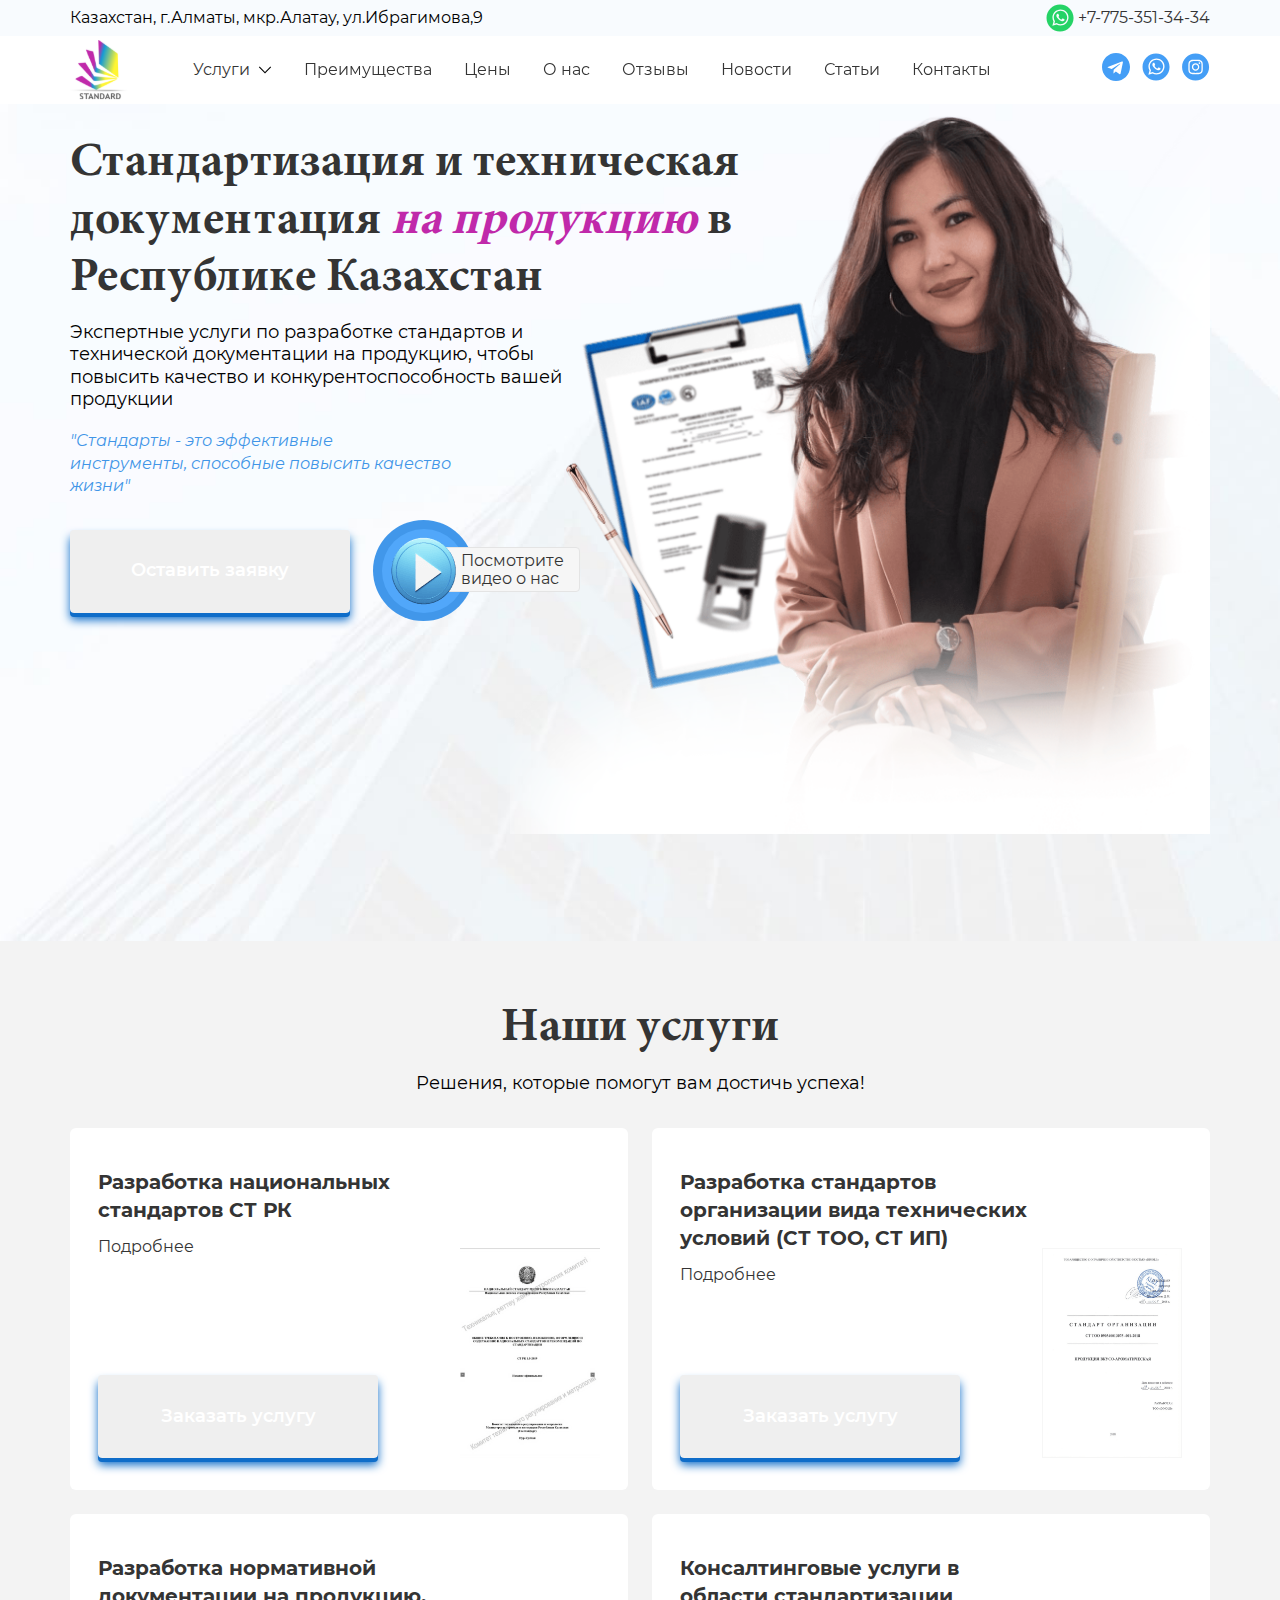
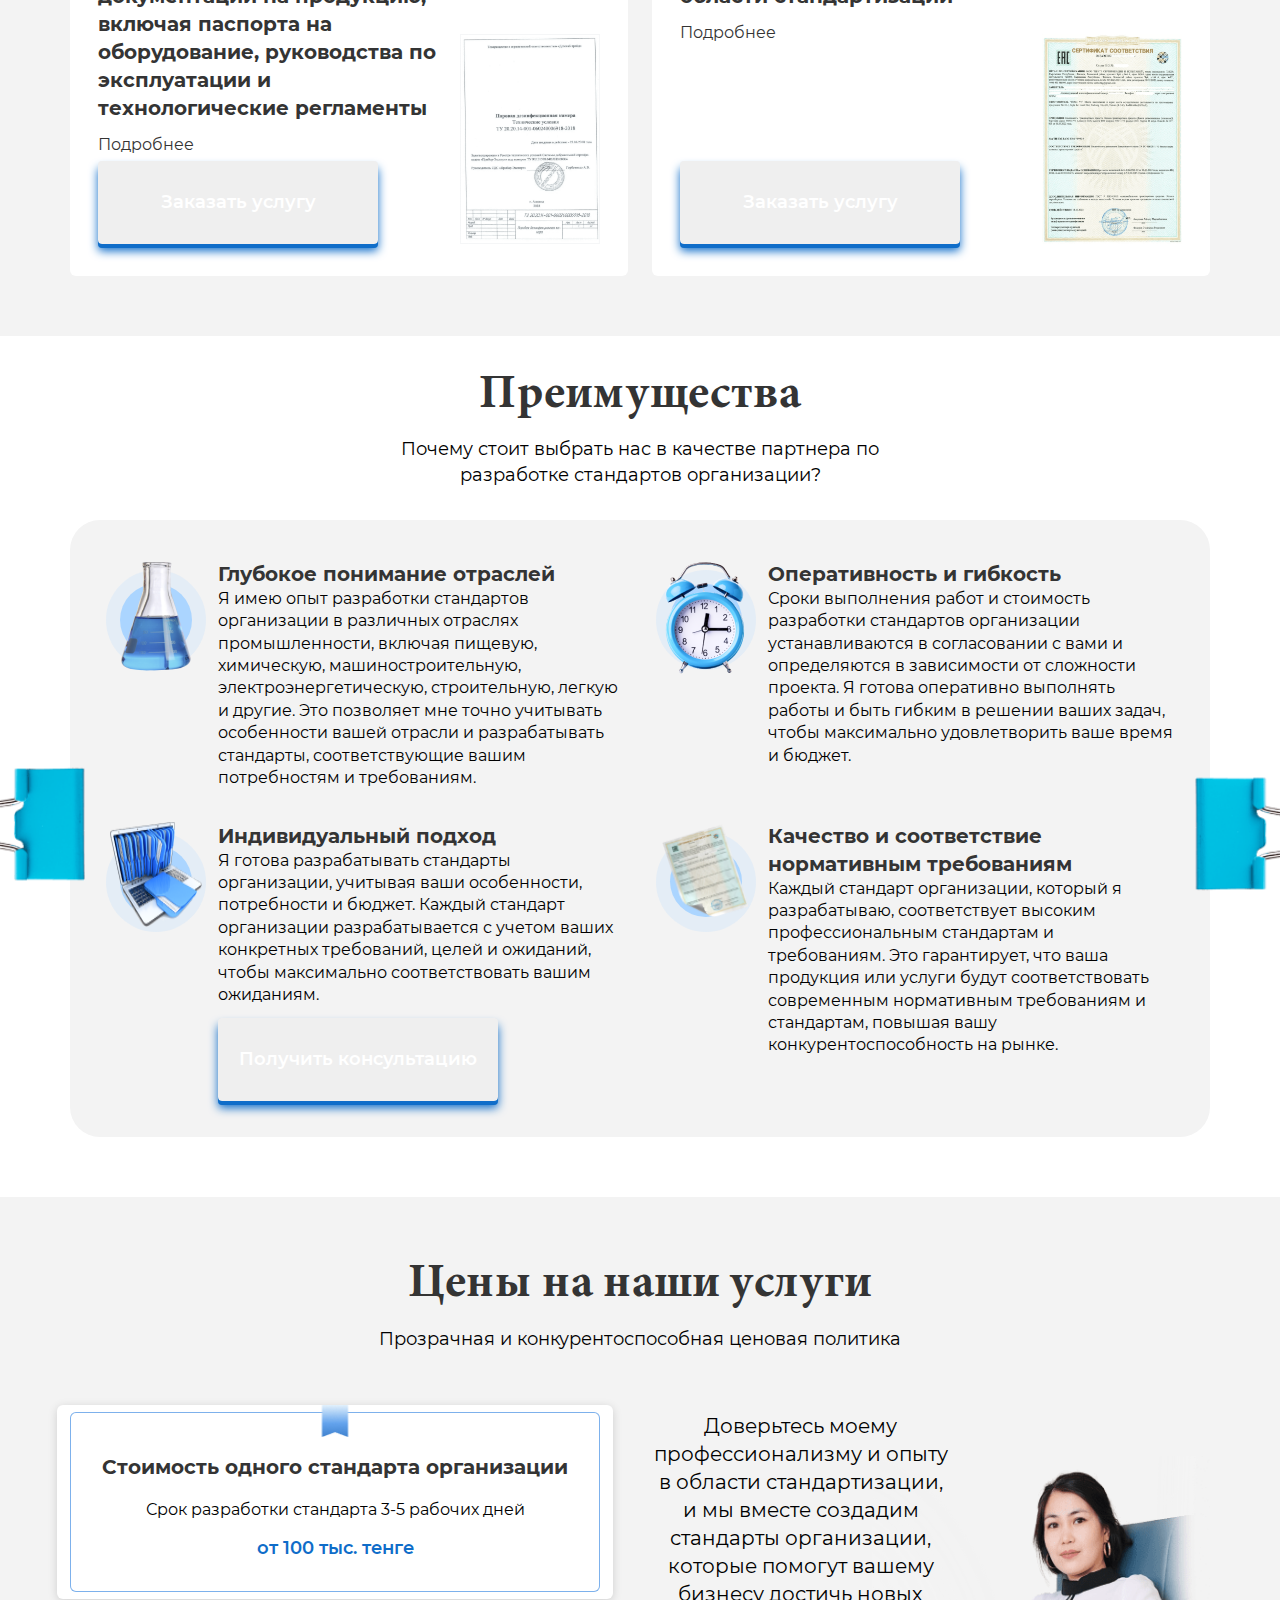
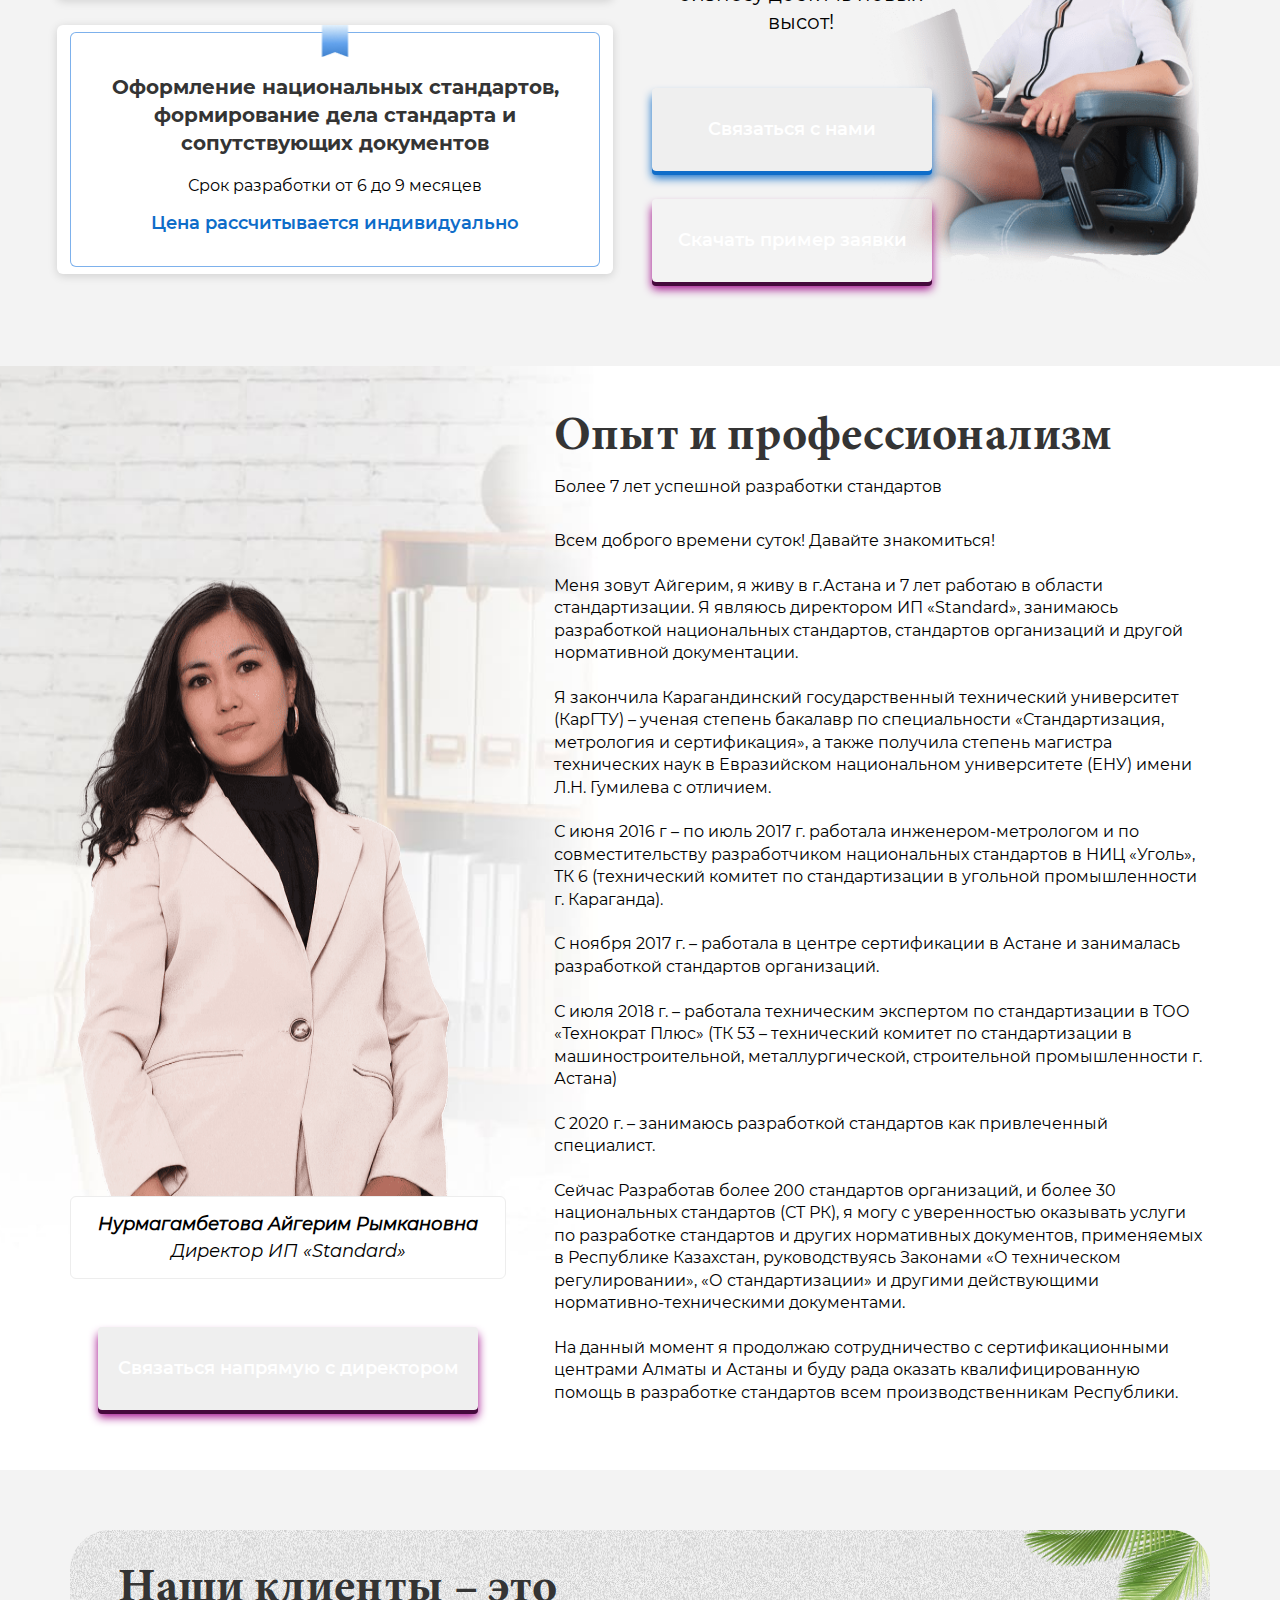
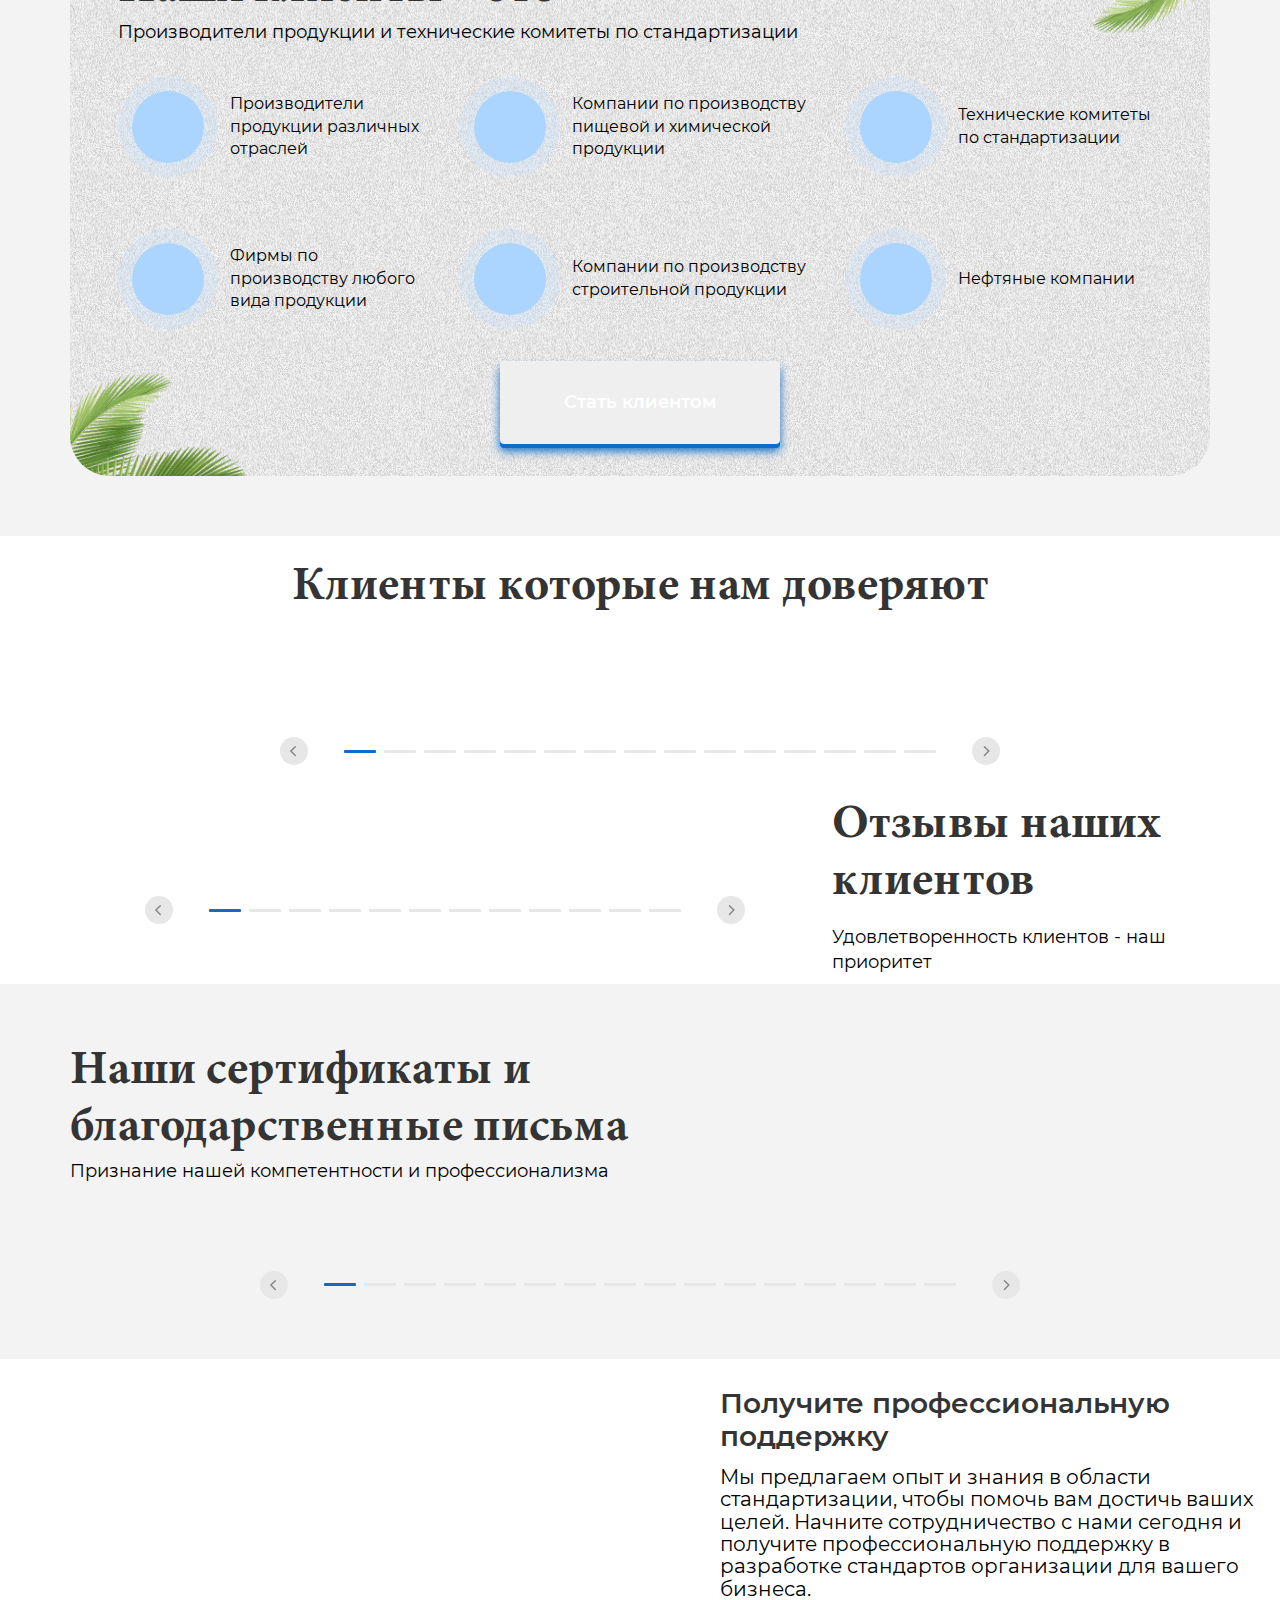
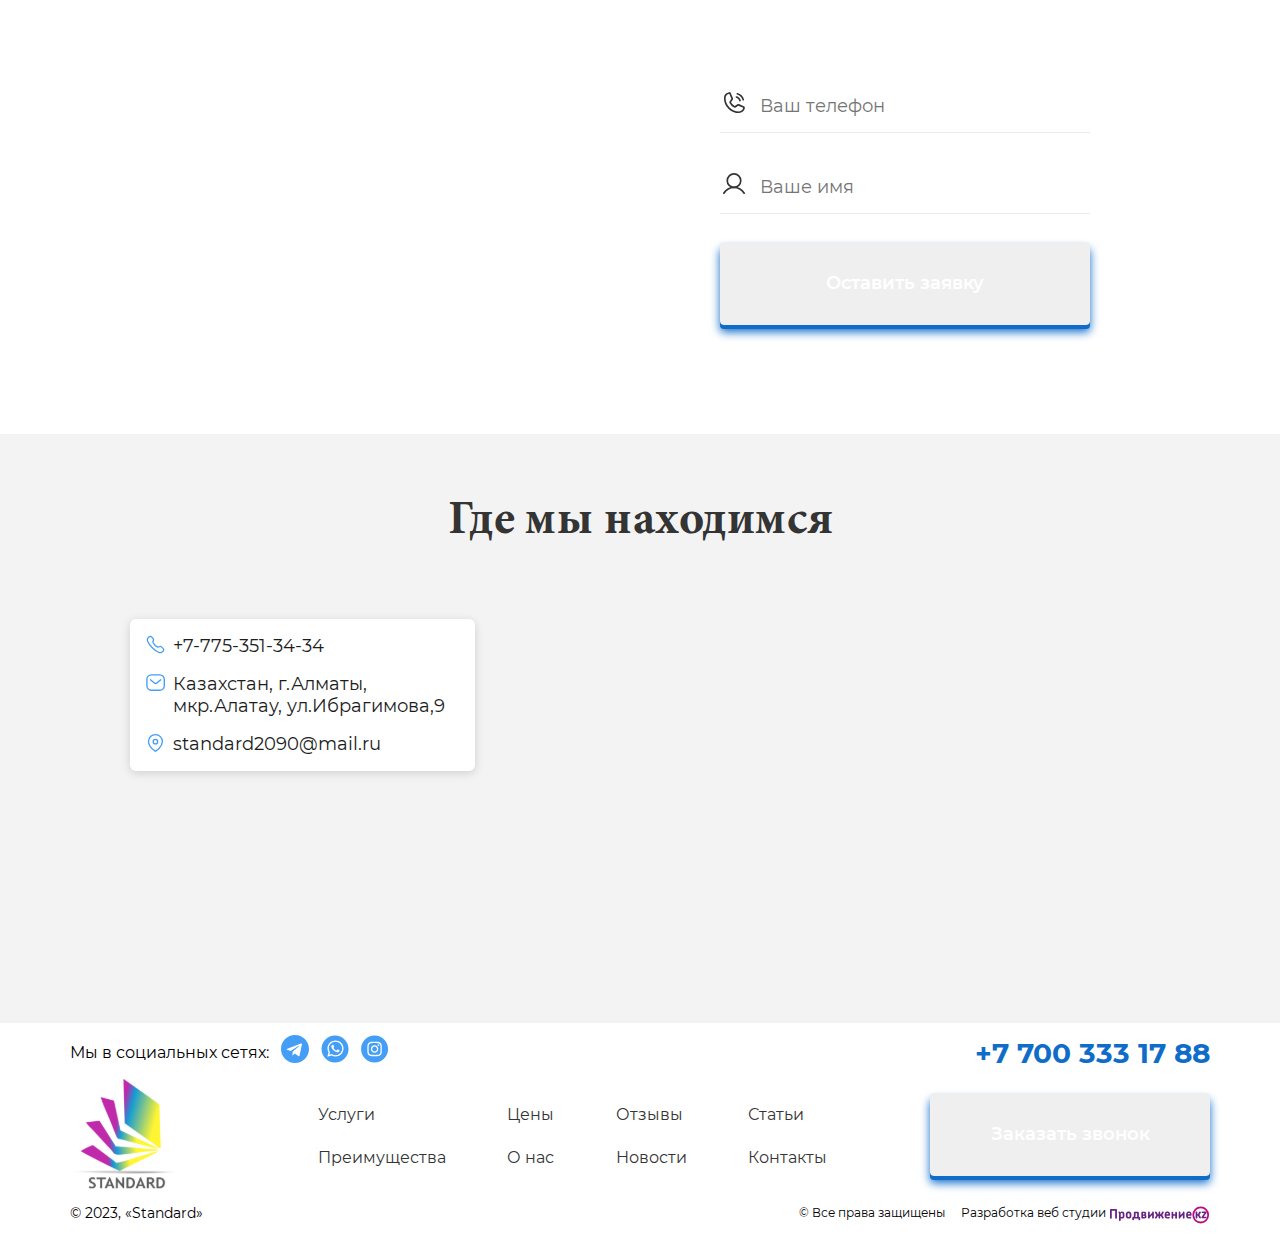
==== commit a89f8750: "step" ====
--- a/index.html
+++ b/index.html
@@ -40,7 +40,15 @@
                             <div class="header__popup">
                                 <nav class="header__menu">
                                     <ul class="header__list">
-                                        <li class="header__item">Услуги
+                                        <li class="header__item">
+                                            <span class="header__item-wrap">
+                                                <a href="#!">
+                                                    Услуги
+                                                </a>
+                                                <svg class="icon header__item-arrow-bottom">
+                                                    <use xlink:href="./assets/icon/sprite.svg#icon-arrow-bottom"></use>
+                                                </svg>
+                                            </span>
                                             <div class="header__item-list-wrap">
                                                 <ul class="header__item-list">
                                                     <li class="header__item-list-item close-menu"><a href="#!">
@@ -219,7 +227,9 @@
                             <li class="service__item">
                                 <div class="service__left">
                                     <h3>Разработка национальных стандартов СТ РК</h3>
-                                    <a href="./page/development.html">Подробнее</a>
+                                    <div class="service__left-link">
+                                        <a href="./page/development.html">Подробнее</a>
+                                    </div>
                                     <button type="button" class="button btn-popup button-blue">Заказать услугу</button>
                                 </div>
                                 <div class="service__image">
@@ -234,7 +244,9 @@
                             <li class="service__item">
                                 <div class="service__left">
                                     <h3>Разработка стандартов организации вида технических условий (СТ ТОО, СТ ИП)</h3>
-                                    <a href="#!">Подробнее</a>
+                                    <div class="service__left-link">
+                                        <a href="#!">Подробнее</a>
+                                    </div>
                                     <button type="button" class="button btn-popup button-blue">Заказать услугу</button>
                                 </div>
                                 <div class="service__image">
@@ -250,7 +262,9 @@
                                 <div class="service__left">
                                     <h3>Разработка нормативной документации на продукцию, включая паспорта на
                                         оборудование, руководства по эксплуатации и технологические регламенты</h3>
-                                    <a href="#!">Подробнее</a>
+                                    <div class="service__left-link">
+                                        <a href="#!">Подробнее</a>
+                                    </div>
                                     <button type="button" class="button btn-popup button-blue">Заказать услугу</button>
                                 </div>
                                 <div class="service__image">
@@ -265,7 +279,9 @@
                             <li class="service__item">
                                 <div class="service__left">
                                     <h3>Консалтинговые услуги в области стандартизации</h3>
-                                    <a href="#!">Подробнее</a>
+                                    <div class="service__left-link">
+                                        <a href="#!">Подробнее</a>
+                                    </div>
                                     <button type="button" class="button btn-popup button-blue">Заказать услугу</button>
                                 </div>
                                 <div class="service__image">
@@ -373,7 +389,7 @@
                                 <a href="./assets/download/file.txt" download="Пример заявки"
                                     class="button btn-popup button-pink">Скачать пример заявки</a>
                             </div>
-                            <ul class="price__list anim-visible">
+                            <ul class="price__list">
                                 <li class="price__item">
                                     <h3>Стоимость одного стандарта организации</h3>
                                     <p>Срок разработки стандарта 3-5 рабочих дней</p>
--- a/assets/css/style.min.css
+++ b/assets/css/style.min.css
@@ -1 +1 @@
-@font-face{font-family:"Minion Pro";src:local("Minion Pro Bold It"),local("Minion-Pro-Bold-It"),url("./../fonts/minion/MinionPro-BoldIt.woff2") format("woff2"),url("./../fonts/minion/MinionPro-BoldIt.woff") format("woff"),url("./../fonts/minion/MinionPro-BoldIt.ttf") format("truetype");font-weight:700;font-style:normal}@font-face{font-family:"Minion Pro";src:local("Minion Pro Bold"),local("Minion-Pro-Bold"),url("./../fonts/minion/MinionPro-Bold.woff2") format("woff2"),url("./../fonts/minion/MinionPro-Bold.woff") format("woff"),url("./../fonts/minion/MinionPro-Bold.ttf") format("truetype");font-weight:700;font-style:normal}@font-face{font-family:"Montserrat";src:local("Montserrat Regular"),local("Montserrat-Regular"),url("./../fonts/montserrat/Montserrat-Regular.woff2") format("woff2"),url("./../fonts/montserrat/Montserrat-Regular.woff") format("woff"),url("./../fonts/montserrat/Montserrat-Regular.ttf") format("truetype");font-weight:400;font-style:normal}@font-face{font-family:"Montserrat";src:local("Montserrat Semi Bold"),local("Montserrat-Semi-Bold"),url("./../fonts/montserrat/Montserrat-SemiBold.woff2") format("woff2"),url("./../fonts/montserrat/Montserrat-SemiBold.woff") format("woff"),url("./../fonts/montserrat/Montserrat-SemiBold.ttf") format("truetype");font-weight:600;font-style:normal}@font-face{font-family:"Montserrat";src:local("Montserrat Italic"),local("Montserrat-Italic"),url("./../fonts/montserrat/Montserrat-Italic.woff2") format("woff2"),url("./../fonts/montserrat/Montserrat-Italic.woff") format("woff"),url("./../fonts/montserrat/Montserrat-Italic.ttf") format("truetype");font-weight:normal;font-style:italic}@font-face{font-family:"Montserrat";src:local("Montserrat Bold"),local("Montserrat-Bold"),url("./../fonts/montserrat/Montserrat-Bold.woff2") format("woff2"),url("./../fonts/montserrat/Montserrat-Bold.woff") format("woff"),url("./../fonts/montserrat/Montserrat-Bold.ttf") format("truetype");font-weight:700;font-style:normal}*{padding:0;margin:0;border:0}*,*:before,*:after{box-sizing:border-box}:focus,:active{outline:none}a:focus,a:active{outline:none}a{color:#343434}nav,footer,header,aside{display:block}html,body{height:100%;width:100%;line-height:1.4em;font-size:16px;font-family:"Montserrat";-ms-text-size-adjust:100%;-moz-text-size-adjust:100%;-webkit-text-size-adjust:100%}input,button,textarea{font-family:inherit}input::-ms-clear{display:none}button{cursor:pointer}button::-moz-focus-inner{padding:0;border:0}a,a:visited{text-decoration:none}a:hover{text-decoration:none}ul li{list-style:none}img{vertical-align:top}h1,h2,h3,h4,h5,h6{font-size:inherit;font-weight:700;line-height:1.2em;color:#343434}h1,h2{font-family:"Minion Pro";font-size:48px}h3{font-family:"Montserrat";font-size:20px;line-height:1.4em}.container{max-width:1180px;padding:0 20px;width:100%;margin:0 auto}.wrapper{display:flex;flex-direction:column;height:100%}.header{flex:0 0 auto}.main{padding-top:104px;flex:1 0 auto}.footer{flex:0 0 auto}body.body-lock{overflow:hidden}body.body-lock::before{content:"";position:fixed;display:block;top:0px;left:0px;width:100vw;height:100vh;background:rgba(0,0,0,.56);z-index:4}.icon{width:28px;height:28px}.button{position:relative;width:280px;height:83px;border-radius:4px;transition:.3s;font-weight:600;font-size:18px;line-height:130%;color:#fff}.button::before{content:"";position:absolute;bottom:0;right:0;width:100%;height:100%;border-radius:4px}.button::after{content:"";position:absolute;bottom:0;right:0;width:100%;height:100%;border-radius:4px}.button-blue{animation:animationButtonBlue 2s ease-in-out infinite}@keyframes animationButtonBlue{0%{background-color:#9ed0ff;box-shadow:0px -40px 50px 0px #3c8cda inset}50%{background-color:#afd6fa;box-shadow:0px -50px 40px 0px #2876c3 inset}100%{background-color:#9ed0ff;box-shadow:0px -40px 50px 0px #3c8cda inset}}.button-blue::before{box-shadow:0px 7px 10px 0px #0f6dc9}.button-blue::after{box-shadow:0px 4px 0px 0px #0f6dc9}.button-blue:hover{box-shadow:0px 50px 50px 0px #1567b7 inset !important;background:#4197ec !important}.button-pink{animation:animationButtonPink 2s ease-in-out infinite}@keyframes animationButtonPink{0%{background-color:#ee60d9;box-shadow:0px -50px 50px 0px #7b176c inset}50%{background-color:#d46bc4;box-shadow:0px -50px 50px 0px #5f1b55 inset}100%{background-color:#ee60d9;box-shadow:0px -50px 50px 0px #7b176c inset}}.button-pink::before{box-shadow:0px 7px 10px 0px #9f0789}.button-pink::after{box-shadow:0px 4px 0px 0px #45093c}.button-pink:hover{box-shadow:0px 50px 50px 0px #ad0995 inset;background:#bd1ba5}.title__wrapper{text-align:center}.title__wrapper p{width:525px;margin:0 auto;font-size:18px;line-height:140%;margin-top:12px}.swiper-slide img{width:100%;-o-object-fit:contain;object-fit:contain}.slide__control{display:flex;align-items:center;justify-content:center;margin:0 auto;margin-top:24px}.slide-prev,.slide-next{background-color:rgba(0,0,0,0);fill:#e7e7e7;width:28px;height:28px}.slide-prev svg,.slide-next svg{width:100%;height:100%}.slide-pagination-wrap{display:flex;transform:translateY(-3px)}.slide-pagination{margin:0 32px}.slide-pagination .swiper-pagination-bullet{width:32px;height:3px;background:#e7e7e7;border-radius:1px;opacity:1}.slide-pagination .swiper-pagination-bullet-active{background:#0f6dc9}.page__path-list{display:flex;flex-wrap:wrap;padding-top:8px}.page__path-item{display:flex;padding-right:4px;font-size:12px;line-height:130%}.page__path-item::after{content:"-";display:block;margin-left:4px}.page__path-item:last-child:after{content:"";display:none;margin:0}.page__pagination{padding:6px 0;margin-top:20px;display:flex;align-items:center;justify-content:center;background-color:#fff}.page__pagination .icon{fill:rgba(0,0,0,0)}.page__pagination button{background:rgba(0,0,0,0)}.page__pagination-arrow-left{display:flex}.page__pagination-arrow-left .icon:first-child{margin-right:8px}.page__pagination-number{display:flex;align-items:center;max-width:280px;padding:0 12px}.page__pagination-number button{padding:0 16px}.page__pagination-number span{margin-left:16px}.page__pagination-number .active{border:1px solid #343434;border-radius:2px;padding-top:8px;padding-bottom:8px}.page__pagination-arrow-right{display:flex;align-items:center}.page__pagination-arrow-right .icon:first-child{margin-right:8px}.page__pagination-arrow-right .icon{transform:rotate(180deg)}.to-top.active{display:flex !important;animation:animToTop .3s forwards}.to-top{position:fixed;display:none;justify-content:center;align-items:center;right:50px;bottom:50px;width:60px;height:60px;border:1px solid #fff;background:#4095e8;border-radius:50%;z-index:3;cursor:pointer;opacity:0}.to-top button{background-color:rgba(0,0,0,0)}.to-top-decor{display:block;width:10px;height:10px;border-bottom:1px solid #fff;border-right:1px solid #fff;transform:rotate(224deg);animation:animateToTop 2s infinite}.to-top-decor:nth-child(2){animation-delay:-0.2s}.to-top-decor:nth-child(3){animation-delay:-0.4s}@keyframes animateToTop{0%{opacity:0;transform:rotate(224deg) translate(-5px, -5px)}50%{opacity:1}100%{opacity:0;transform:rotate(224deg) translate(5px, 5px)}}@keyframes animToTop{0%{opacity:0}100%{opacity:1}}.decor-item{overflow:hidden;height:auto}.decor-item{position:absolute;display:block}.decor-item img{transform:translateX(150%);-o-object-fit:contain;object-fit:contain;transition:.3s;width:100%;height:auto}.decor-item.active img{animation:decorAnim-right .7s ease-in-out forwards .1s}.decor-item.decor-item-left.active{animation:decorAnim-left .7s ease-in-out forwards .1s}@keyframes decorAnim-right{0%{transform:translateX(150%)}100%{transform:translateX(0)}}@keyframes decorAnim-left{0%{transform:translateX(-150%)}100%{transform:translateX(0)}}.image-ripple{position:relative;display:block;display:flex;min-width:100px;min-height:100px;justify-content:center;align-items:center}.image-ripple img{position:relative;z-index:2}.image-ripple::before{content:"";position:absolute;display:block;left:14.06px;top:14.06px;width:71.88px;height:71.88px;background:#abd5ff;border-radius:50%;z-index:1;animation:imageRippleAnim 1s ease-in-out infinite}.image-ripple::after{content:"";position:absolute;display:block;width:100px;height:100px;left:0px;top:0px;background:rgba(199,226,253,.34);border-radius:50%;animation:imageRippleAnimTwo 1s ease-in-out infinite}@keyframes imageRippleAnim{0%{transform:scale(1.1)}60%{transform:scale(1.15)}100%{transform:scale(1.1)}}@keyframes imageRippleAnimTwo{0%{transform:scale(1);opacity:1}100%{transform:scale(1.3);opacity:.1}}@keyframes animVisibleTop{0%{transform:translateY(100%);opacity:0}100%{transform:translateY(0);opacity:1}}@keyframes animVisibleLeft{0%{transform:translateX(-100%);opacity:0}100%{transform:translateY(0);opacity:1}}@media(max-width: 768px){h1,h2{font-size:9vw}h3{font-size:5.556vw;line-height:1.4em}html,body{font-size:4.444vw}.container{padding:0 5vw}.icon{width:7.778vw;height:7.778vw}.main{padding-top:19.722vw}.page__path-list{padding-top:2.222vw}.page__path-item{padding-right:1.111vw;font-size:3.333vw}.page__path-item::after{margin-left:1.111vw}.page__pagination{padding:1.6665vw 0;margin-top:5.555vw;display:flex;align-items:center;justify-content:center;background-color:#fff}.page__pagination .icon{fill:rgba(0,0,0,0)}.page__pagination button{background:rgba(0,0,0,0)}.page__pagination-arrow-left{display:flex}.page__pagination-arrow-left .icon:first-child{margin-right:2.222vw}.page__pagination-number{max-width:50vw;padding:0 2.222vw}.page__pagination-number button{padding:0 2.222vw}.page__pagination-number button:nth-child(5){display:none}.page__pagination-number span{margin-left:2.222vw}.page__pagination-number .active{border-radius:.556vw;padding-top:1.111vw;padding-bottom:1.111vw}.page__pagination-arrow-right .icon:first-child{margin-right:2.222vw}.slide-pagination{margin:0 1.111vw}.slide__control{margin-top:2.222vw}.slide-prev,.slide-next{width:8.5vw;min-width:24px;height:8.5vw}.slide-pagination .swiper-pagination-bullet{width:8.889vw;height:.833vw}.title__wrapper p{width:80%;font-size:4.444vw;margin-top:2.222vw}.button{width:100%;height:23.056vw;border-radius:1.111vw;font-size:5vw}.button::before{content:"";border-radius:1.111vw}.button::after{content:"";border-radius:1.111vw}.button-blue{box-shadow:0vw -13.889vw 13.889vw 0vw #3c8cda inset}.button-blue::before{box-shadow:0vw 1.944vw 2.778vw 0vw #0f6dc9}.button-blue::after{box-shadow:0vw 1.111vw 0vw 0vw #0f6dc9}.button-blue:hover{box-shadow:0vw 13.889vw 13.889vw 0vw #1567b7 inset}.button-pink{box-shadow:0vw -13.889vw 13.889vw 0vw #7b176c inset}.button-pink::before{box-shadow:0vw 1.944vw 2.778vw 0vw #9f0789}.button-pink::after{box-shadow:0vw 1.111vw 0vw 0vw #45093c}.button-pink:hover{box-shadow:0vw 13.889vw 13.889vw 0vw #ad0995 inset}.image-ripple{min-width:27.778vw;min-height:27.778vw}.image-ripple::before{left:3.906vw;top:3.906vw;width:19.967vw;height:19.967vw}.image-ripple::after{width:27.778vw;height:27.778vw}}.header{position:fixed;width:100%;z-index:3;background-color:#fff}.header__supinfo-wrap{background:#f8fbfe}.header__supinfo{display:flex;justify-content:space-between;align-items:center;padding:4px 0;font-size:16px}.header__supinfo p{line-height:18px}.header__supinfo a{display:flex;align-items:center;line-height:20px}.header__supinfo .icon{fill:#25d366;margin-right:4px}.header__main{background-color:#fff;display:flex;justify-content:space-between;align-items:center;padding:4px 0}.header__main-left{display:flex;align-items:center}.header__logo{width:67px;height:60px;-o-object-fit:contain;object-fit:contain}.header__list{display:flex;justify-content:space-between;align-items:center;margin:0 -16px;margin-left:40px}.header__item{position:relative;margin:0 16px;cursor:pointer}.header__item a{transition:.3s}.header__item a:hover{color:#449ef6}.header__item-list-wrap{position:absolute;top:0;left:0;transform:scale(0);padding-top:88px;cursor:default}.header__item-list{background:#fff;width:350px;margin:-44px;border-top:4px solid #0f6dc9;box-shadow:0px 2px 15px rgba(0,0,0,.28);border-radius:0px 0px 6px 6px}.header__item-list-item{font-size:14px;line-height:1.4em;color:#343434;border-bottom:1px solid #f1f1f1;padding:8px 0;padding-left:8px;padding-right:24px}.header__item-list-item:last-child{border-bottom:none}.header__item:hover .header__item-list-wrap{animation:menuAnim .3s ease forwards}.header__item-list-wrap:hover{animation:menuAnim .3s ease forwards}@keyframes menuAnim{0%{transform:scale(0)}100%{transform:scale(1)}}.header__social{display:flex;align-items:center;margin:0 -6px}.header__social svg{margin:0 6px}.header__social .icon{fill:#449ef6;transition:.3s}.header__social .icon:hover{fill:#1f7edd}.header .menu-burger,.header__main-call,.header__social-popup,.header__address-popup{display:none}.header.hide .header__supinfo-wrap{height:0;transform:scaleY(0)}@media(max-width: 1080px){body.body-lock-menu{overflow:hidden}body.body-lock-menu .header{z-index:6}body.body-lock-menu::before{content:"";position:fixed;display:block;top:0px;left:0px;width:100vw;height:100vh;background:rgba(255,255,255,0);z-index:4}.header .menu__burger{background-color:rgba(0,0,0,0);border:none;cursor:pointer;display:flex;padding:0;z-index:5}.header .menu__burger svg{width:32px;height:32px}.header .line{fill:none;stroke:#343434;stroke-width:6;transition:stroke-dasharray 600ms cubic-bezier(0.4, 0, 0.2, 1),stroke-dashoffset 600ms cubic-bezier(0.4, 0, 0.2, 1);border-radius:5px}.header .line1{stroke-dasharray:60 207;stroke-width:6}.header .line2{stroke-dasharray:60 60;stroke-width:6}.header .line3{stroke-dasharray:60 207;stroke-width:6}.header .opened .line1{stroke-dasharray:90 207;stroke-dashoffset:-134;stroke-width:6}.header .opened .line2{stroke-dasharray:1 60;stroke-dashoffset:-30;stroke-width:6}.header .opened .line3{stroke-dasharray:90 207;stroke-dashoffset:-134;stroke-width:6}.header__main-right{display:flex;align-items:center}.header__social{margin-left:8px}.header__main-right{display:flex;align-items:center}.header__popup{display:none}.header__popup.active{position:absolute;display:block;top:104px;right:0;width:400px;max-height:70vh;overflow-y:auto;overflow-x:hidden;transform:translateX(100%);background-color:#fff;z-index:5;animation:menuAnim .3s ease-in-out forwards;scrollbar-width:thin;scrollbar-color:#d3d3d3 #f0f0f0}.header__popup.active .header__list,.header__popup.active .header__address-popup,.header__popup.active .header__social-popup{display:block}.header__popup::-webkit-scrollbar{width:6px;background-color:#f0f0f0}.header__popup::-webkit-scrollbar-thumb{background-color:#d3d3d3}@keyframes menuAnim{0%{transform:translateX(100%)}100%{transform:translateX(0)}}.header__list{margin:0}.header__item{padding:20px 0;padding-left:40px;padding-right:20px;margin:0}.header__social-popup{padding:20px 0;padding-left:40px;padding-right:20px}.header__social-popup .icon{margin:0 12px;fill:#449ef6}.header__address-popup{padding:20px 0;padding-left:40px;padding-right:20px}.header__item-list-wrap{position:static;transform:scale(1);height:0;overflow:hidden;padding:0px 0}.header__item:hover .header__item-list-wrap{animation:menuAnimMob .3s ease forwards}.header__item-list-wrap:hover{animation:menuAnimMob .3s ease forwards}@keyframes menuAnimMob{0%{height:0;padding:0px 0}100%{padding:20px 0;height:auto}}.header .header__item-list{background:#fff;width:100%;margin:0;border-top:none;box-shadow:none;border-radius:0}.header .header__item-list-item{display:flex;font-size:14px;line-height:1em;color:#343434;border-bottom:1px solid #f1f1f1;padding:8px 0;padding-left:16px;padding-right:24px}.header .header__item-list-item::before{content:"-";display:block;padding-right:8px}}@media(max-width: 768px){.header__main-call{display:block;fill:rgba(0,0,0,0)}.header__main-call .icon{width:8.889vw;height:8.889vw}.header__main-left{order:2}.header__main-right{order:1}.header__main-call{order:3}.header__social,.header__supinfo-wrap{display:none}.header__popup.active{top:19.5vw;left:0;width:77.778vw;transform:translateX(-100%)}.header__logo{width:19.722vw;height:17.5vw}@keyframes menuAnim{0%{transform:translateX(-100%)}100%{transform:translateX(0)}}.header .menu__burger svg{width:10.889vw;height:10.889vw}.header__supinfo{padding:1.111vw 0;font-size:4.444vw}.header__supinfo p{line-height:5vw}.header__supinfo a{line-height:5.556vw}.header__supinfo .icon{margin-right:1.111vw}.header__main{padding:1.111vw 0}.header__list{margin:0 -4.444vw;margin-left:0vw}.header__item{margin:0 4.444vw}.header__item-list-wrap{padding-top:0vw}.header__item-list{width:100%;margin:-12.221vw;border-top:1.111vw solid #0f6dc9;box-shadow:0px .556vw 4.167vw rgba(0,0,0,.28);border-radius:0px 0px 1.667vw 1.667vw}.header__social{margin:0 -1.6665vw}.header__social svg{margin:0 1.6665vw}.header__item{padding:3.333vw 0;padding-left:5.555vw;padding-right:5.555vw}.header__social-popup{padding:3.333vw 0;padding-left:5.555vw;padding-right:5.555vw}.header__social-popup .icon{margin:0 2.222vw}.header__address-popup{padding:3.333vw 0;padding-left:5.555vw;padding-right:5.555vw}.header .header__item-list-item{font-size:3.5vw;padding:2.222vw 0;padding-left:2.222vw;padding-right:6.666vw}}.popup{position:fixed;display:block;top:50%;left:50%;transform:translate(-50%, -50%) scale(0);opacity:0;padding:50px 30px;z-index:-10;background-color:#fff;border:1px solid #45a1f9;border-radius:20px;box-shadow:0 0 10px #45a1f9;transition:.3s}.popup__close{position:absolute;top:25px;right:30px;width:20px;height:20px;cursor:pointer}.popup fieldset{display:flex;flex-direction:column;align-items:center}.popup legend{font-weight:500;font-size:36px;line-height:1.2em;color:#353535;margin-bottom:30px}.popup input{width:100%;padding:15px 20px;background:#f5f5f5;box-shadow:0px 4px 4px rgba(0,0,0,.25);border-radius:15px;font-size:20px;line-height:24px;color:#353535;margin-bottom:30px}.popup input::-moz-placeholder{color:#353535}.popup input::placeholder{color:#353535}.popup .button{width:285px;height:47px;padding:0;margin-top:20px}.popup.active{z-index:5;transform:translate(-50%, -50%) scale(1);opacity:1}@media(max-width: 769px){.popup{width:80vw;padding:8vw 5vw;border:.278vw solid #45a1f9;border-radius:5.556vw;box-shadow:0 0 2.778vw #45a1f9;margin:5.556vw 0;overflow-y:auto;overflow-x:hidden;max-height:80vh;height:auto}.popup__close{top:6.944vw;right:8.333vw;width:5.556vw;height:5.556vw}.popup fieldset{width:70vw}.popup legend{align-items:flex-start;font-size:6vw;line-height:1.2em;margin-bottom:5vw;width:70vw}.popup input{width:60vw;padding:4.167vw 5.556vw;box-shadow:0px 1.111vw 1.111vw rgba(0,0,0,.25);border-radius:4.167vw;font-size:4.556vw;line-height:6.667vw;margin-bottom:5vw;width:70vw}.popup .button{width:70vw;height:13.056vw;margin-top:5.556vw}}.firstscreen{padding-top:32px;background:url(./../image/home/firstscreen/bg.jpg);background-repeat:no-repeat;background-size:cover;padding-bottom:72px}.firstscreen__wrapper{position:relative}.firstscreen__info{position:relative;width:685px;z-index:1}.firstscreen__info strong{color:#c029aa;font-style:italic}.firstscreen__info p{width:530px;margin-top:12px;font-size:18px}.firstscreen__info .firstscreen__subinfo{width:383px;margin-top:20px;color:#4095e7;font-size:16px;font-style:italic}.firstscreen__button{display:flex;align-items:center;margin-top:32px}.firstscreen__play-wrap{position:relative;margin-left:40px}.firstscreen__play{display:inline-block;width:68px;height:68px;position:relative}.firstscreen__play img{position:relative;z-index:1}.firstscreen__play::before{content:"";position:absolute;display:block;top:-8px;left:-8px;width:84px;height:84px;background:#51a7fa;z-index:-1;border-radius:50%}.firstscreen__play::after{content:"";position:absolute;display:block;top:-17px;left:-17px;width:101px;height:101px;background:#4197ea;z-index:-2;border-radius:50%}.firstscreen__play-text{position:absolute;display:block;width:140px;left:50px;top:10px;background:#f6f6f6;border:1px solid #e4e4e4;border-radius:4px;padding:4px 0;padding-left:20px;padding-right:12px;font-size:16px;line-height:1.1em}.firstscreen__play-wrap .firstscreen__play::before{animation:buttonPlayAnim 1s ease-in-out infinite}.firstscreen__play-wrap .firstscreen__play::after{animation:buttonPlayAnimTwo 1s ease-in-out infinite}@keyframes buttonPlayAnim{0%{transform:scale(1)}100%{transform:scale(1.3)}}@keyframes buttonPlayAnimTwo{0%{transform:scale(1);opacity:1}100%{transform:scale(1.3);opacity:.1}}.firstscreen__image{position:absolute;right:0px;top:-100px;width:700px;height:798px;overflow:hidden}.firstscreen__image img{width:100%;height:100%;-o-object-position:100% 100%;object-position:100% 100%;-o-object-fit:cover;object-fit:cover}.firstscreen__list{display:flex;justify-content:space-between;margin:0 -20px;margin-top:60px;position:relative;z-index:1}.firstscreen__item{position:relative;margin:0 20px;background-color:#fff;border:.6px solid rgba(93,157,231,.8);border-radius:6px;width:256px;height:auto;transform:translateY(100%);opacity:0;padding-top:48px;padding-bottom:12px;text-align:center}.firstscreen__item span{top:-7px;right:50%;transform:translateX(50%);position:absolute}.firstscreen__item span::before{position:absolute;top:50%;left:50%;transform:translateX(-50%) translateY(-50%);font-size:16px;color:#fff}.firstscreen__item:nth-child(1) span::before{content:"01"}.firstscreen__item:nth-child(2) span::before{content:"02"}.firstscreen__item:nth-child(3) span::before{content:"03"}.firstscreen__item:nth-child(4) span::before{content:"04"}.firstscreen__item::before{content:"";position:absolute;display:block;top:-7px;left:-7px;z-index:-1;width:calc(100% + 12px);height:calc(100% + 12px);background:#fff;box-shadow:0px 2px 10px rgba(0,0,0,.15);border-radius:6px}.firstscreen__item::after{content:"";position:absolute;display:block;top:15px;left:0px;z-index:-2;width:100%;height:100%;background:#fff;box-shadow:0px 2px 10px rgba(0,0,0,.15);border-radius:6px;transition:.3s}.firstscreen__item:hover::after{transform:translateY(2%)}.firstscreen .firstscreen__list.anim-visible.active .firstscreen__item{animation:animVisibleTop .9s ease-in-out forwards}.firstscreen .firstscreen__list.anim-visible.active .firstscreen__item:nth-child(1){animation-delay:.5s}.firstscreen .firstscreen__list.anim-visible.active .firstscreen__item:nth-child(2){animation-delay:1s}.firstscreen .firstscreen__list.anim-visible.active .firstscreen__item:nth-child(3){animation-delay:1.5s}.firstscreen .firstscreen__list.anim-visible.active .firstscreen__item:nth-child(4){animation-delay:2s}@media(max-width: 1200px){.firstscreen__image{top:100px}.firstscreen__list{flex-wrap:wrap;margin:-16px;margin-top:40px}.firstscreen__item{width:calc(50% - 32px);margin:16px}}@media(max-width: 900px){.firstscreen__image{top:200px}}@media(max-width: 768px){.firstscreen{padding-top:7.777vw;padding-bottom:11.11vw}.firstscreen__wrapper{position:relative}.firstscreen__wrap{position:relative}.firstscreen__info{position:static;width:100%}.firstscreen__info p{width:100%;margin-top:3.333vw;font-size:5vw}.firstscreen__info .firstscreen__subinfo{width:100%;margin-top:5.555vw;font-size:4.444vw}.firstscreen__button{position:absolute;left:0;bottom:0;width:100%;display:flex;align-items:start;flex-direction:column-reverse;margin-top:8.888vw}.firstscreen__play-wrap{margin-left:16.665vw;margin-bottom:11.11vw}.firstscreen__play{width:18.889vw;height:18.889vw}.firstscreen__play img{position:relative;width:100%;height:100%;z-index:2}.firstscreen__play::before{content:"";top:-2.222vw;left:-2.222vw;width:23.333vw;height:23.333vw;z-index:1}.firstscreen__play::after{content:"";top:-4.722vw;left:-4.722vw;width:28.056vw;height:28.056vw;z-index:0}.firstscreen__play-text{width:38.889vw;left:15vw;top:4vw;border-radius:1.111vw;padding:1.111vw 0;padding-left:7.777vw;padding-right:3.333vw;font-size:4vw;z-index:1}.firstscreen__image{position:static;width:auto;height:auto}.firstscreen .firstscreen__list{margin:-5.555vw 0;margin-top:11.11vw}.firstscreen .firstscreen__item{width:74.444vw;margin:5.555vw 0;margin-left:auto;margin-right:auto}.firstscreen .firstscreen__item span{top:-2.5vw}.firstscreen .firstscreen__item span img{width:10vw;height:10vw;-o-object-fit:contain;object-fit:contain}.firstscreen .firstscreen__item span::before{font-size:4.444vw}.firstscreen__item::before{content:"";top:-1.944vw;left:-1.944vw;width:calc(100% + 3.333vw);height:calc(100% + 3.333vw);box-shadow:0px .556vw 2.778vw rgba(0,0,0,.15);border-radius:1.667vw}.firstscreen__item::after{content:"";top:4.167vw;box-shadow:0px .556vw 2.778vw rgba(0,0,0,.15);border-radius:1.667vw}}.service{position:relative;padding:60px 0;background-color:#f3f3f3}.service__list{display:flex;flex-wrap:wrap;margin:-12px;margin-top:20px}.service__item{background-color:#fff;width:calc(50% - 24px);height:362px;border-radius:6px;display:flex;margin:12px;padding:0 28px;padding-top:40px;padding-bottom:32px;z-index:1}.service__image{display:flex;align-items:flex-end}.service__image .button{display:none}.service__image img{width:140px;height:210px}.service__left{display:flex;flex-direction:column}.service__left h3{flex:0 0 auto}.service__left a{flex:1 1 auto;margin-top:12px}.service__left button{flex:0 0 auto}.service .decor-item{right:5px;bottom:0px;width:155px;height:160px}@media(max-width: 1200px){.service__item{display:flex;flex-direction:column;height:auto}.service__item .button{display:none}.service__left{height:100%}.service__image{display:flex;flex-direction:column}.service__image .button{display:block;margin-top:12px}}@media(max-width: 768px){.service{padding:7.777vw 0}.service__list{margin:0vw;margin:-3.333vw 0;margin-top:5.555vw}.service__item{width:100%;height:auto;border-radius:1.667vw;margin:0vw;margin:3.333vw 0;padding:0 7.777vw;padding-top:7.777vw;padding-bottom:7.777vw}.service__image img{margin-top:3.333vw;width:100%;height:auto}.service__image .button{margin-top:3.333vw}.service__left h3{font-size:4.4vw}.service__left a{margin-top:3.333vw}.service .decor-item{right:1.389vw;bottom:0vw;width:43.056vw;height:44.444vw}}.advantage{padding-top:32px;padding-bottom:60px;overflow:hidden}.advantage__wrap{position:relative;background-color:#f3f3f3;border-radius:30px;padding:0 36px;padding-top:40px;padding-bottom:36px;margin-top:32px}.advantage__wrap::before{content:"";position:absolute;display:block;top:50%;left:0;transform:translateY(-50%) translateX(-93%);width:216.28px;height:123.02px;background:url(./../image/decor/clothespin.png);background-repeat:no-repeat;background-size:contain}.advantage__wrap::after{content:"";position:absolute;display:block;top:50%;right:0;transform:translateY(-50%) translateX(93%) rotate(180deg);width:216.28px;height:123.02px;background:url(./../image/decor/clothespin.png);background-repeat:no-repeat;background-size:contain}.advantage__container{display:flex;flex-wrap:wrap;margin:-16px}.advantage__item{display:flex;align-items:flex-start;width:calc(50% - 32px);margin:16px}.advantage__info{margin-left:12px}.advantage__info .button{margin-top:12px}.advantage .image-ripple::before{top:24.06px}.advantage .image-ripple::after{top:10px}@media(max-width: 1080px){.advantage__container{flex-direction:column}.advantage__item{width:100%}.advantage__wrap::before{content:"";display:none}.advantage__wrap::after{content:"";display:none}}@media(max-width: 767.999px){.advantage{padding-top:7.777vw;padding-bottom:7.777vw}.advantage__wrap{border-radius:8.333vw;padding:0 6.666vw;padding-top:7.777vw;padding-bottom:7.777vw;margin-top:7.777vw}.advantage__container{margin:0;margin:-4.444vw 0}.advantage__item{display:flex;flex-direction:column;margin:0;margin:4.444vw 0}.advantage__item img{width:20vw;height:auto}.advantage__info{width:auto;margin:0;margin-top:3.333vw}.advantage__info .button{margin-top:3.333vw}.advantage .image-ripple::before{top:6.683vw}.advantage .image-ripple::after{top:2.778vw}}.price{position:relative;padding-top:60px;padding-bottom:84px;background-color:#f3f3f3}.price__wrapper{position:relative}.price__wrap{display:flex;margin-top:60px}.price__button-wrap{display:none}.price__list{margin:0 -20px;position:relative;z-index:1}.price__item{position:relative;background-color:#fff;border:.6px solid rgba(93,157,231,.8);border-radius:6px;width:530px;padding-top:40px;padding-bottom:32px;margin:0 20px;text-align:center}.price__item p{margin-top:20px;line-height:1.1em}.price__item:last-child{margin-top:40px}.price__item::before{content:"";position:absolute;display:block;top:-8px;left:-14px;z-index:-1;width:calc(100% + 28px);height:calc(100% + 16px);background:#fff;box-shadow:0px 2px 10px rgba(0,0,0,.15);border-radius:6px}.price__item::after{content:"";position:absolute;display:block;top:-8px;left:50%;transform:translateX(-50%);width:27px;height:33px;background:url(./../image/home/flag.png);background-repeat:no-repeat;background-size:contain}.price__item-subinfo{font-weight:600;font-size:18px;line-height:1em;color:#0f6dc9}.price__right{margin-left:52px;z-index:1}.price__right a{display:flex;justify-content:center;align-items:center}.price__right p{width:297px;font-size:20px;line-height:140%;text-align:center}.price__right .button-blue{margin-top:52px}.price__right .button-pink{margin-top:28px}.price__image{position:absolute;right:0;bottom:0;width:338px;height:426px}.price .decor-item{top:-90px;left:0px;width:300px;height:406px}@media(max-width: 1024px){.price__right{display:flex;flex-wrap:wrap;align-items:center}.price__right p{width:100%}.price__right .button-blue,.price__right .button-pink{display:none}.price__wrap{flex-direction:column-reverse;align-items:center;margin-top:12px}.price__list{display:flex;width:100%;margin:0 -28px;margin-top:28px}.price__item{width:calc(50% - 24px);margin:0 28px}.price__item:last-child{margin-top:0px}.price__button-wrap{z-index:1;display:flex;margin-top:28px}.price__button-wrap a{display:flex;justify-content:center;align-items:center;margin-left:12px}.price__image{display:none}}@media(max-width: 768px){.price{padding-top:7.777vw;padding-bottom:11.11vw}.price__wrap{margin-top:2.222vw}.price__list{flex-direction:column;align-items:center;margin:-4.444vw 0;margin-top:0vw}.price__item{border:.167vw solid rgba(93,157,231,.8);border-radius:1.667vw;width:90%;margin:4.444vw 0}.price__item p{margin-top:5.555vw;line-height:1.1em}.price .price__button-wrap{margin-top:7.777vw;flex-direction:column}.price .price__button-wrap a{margin:0;margin-top:4.444vw;padding:0 8px}.price__item:last-child{margin-top:5.555vw}.price__item::before{content:"";top:-2.222vw;left:-3.889vw;z-index:-1;width:calc(100% + 7.778vw);height:calc(100% + 4.444vw);box-shadow:0vw .556vw 2.778vw rgba(0,0,0,.15);border-radius:1.667vw}.price__item::after{content:"";top:-2.222vw;left:50%;transform:translateX(-50%);width:7.5vw;height:9.167vw}.price__item-subinfo{font-weight:600;font-size:5vw;line-height:1em}.price__right{margin-left:0vw}.price__right p{width:82.5vw;font-size:3.556vw;line-height:140%}.price__right .button-blue{margin-top:14.443vw}.price__right .button-pink{margin-top:7.777vw}.price__image{width:93.889vw;height:118.333vw}.price .decor-item{display:none}}.experience{position:relative}.experience__wrapper{padding-top:44px;padding-bottom:60px;display:flex}.experience__director{position:relative;z-index:1;text-align:center;margin-right:48px}.experience__director .button{width:380px;margin-top:48px}.experience__director img{width:436px;height:618px;margin-top:168px}.experience .experience__info-wrap{display:flex;flex-direction:column;background:#fff;border:1px solid #ededed;border-radius:6px;padding:16px 0;padding-left:20px;padding-right:20px}.experience__name{display:inline-block;font-style:italic;font-weight:600;font-size:18px}.experience__subinfo{display:inline-block;font-style:italic;font-size:18px;margin-top:4px}.experience__info{position:relative;z-index:1}.experience p{display:inline-block;margin-top:32px}.experience__info-subtitle{display:inline-block;margin-top:8px}.experience::before{content:"";position:absolute;display:block;top:0;left:0px;width:47%;height:100%;background:url(./../image/home/experience/bg.jpg);background-repeat:no-repeat;background-size:cover;background-position:100% 100%}@media(max-width: 1080px){.experience__wrapper{flex-direction:column-reverse}.experience__director{display:flex;flex-direction:column;align-items:center;margin:0;margin-top:12px}.experience__director img{margin:0}.experience__director .button{margin-top:28px}.experience__info{margin-top:0px}}@media(max-width: 768px){.experience__wrapper{flex-direction:column-reverse;margin:0;padding-top:7.777vw;padding-bottom:8.888vw}.experience__director{margin:0;margin-top:3.333vw}.experience__director .button{width:100%;font-size:3.5vw;margin-top:7.777vw}.experience__director img{width:100%;height:134vw;-o-object-fit:cover;object-fit:cover;-o-object-position:0 0;object-position:0 0;margin-top:0vw}.experience .experience__info-wrap{border-radius:1.667vw;padding:4.444vw 0;padding-left:5.555vw;padding-right:5.555vw}.experience__name{margin-top:4.444vw;font-size:5vw}.experience__info{margin-top:7.777vw}.experience__subinfo{font-size:5vw;margin-top:1.111vw}.experience p{margin-top:8.888vw}.experience__info-subtitle{margin-top:4.444vw}}.client{padding:60px 0;background-color:#f3f3f3}.client .title__wrapper{text-align:start;position:relative;z-index:1}.client .title__wrapper p{margin:0;width:100%}.client__wrapper{position:relative;border-radius:40px;background:url(./../image/home/client/bg.jpg);background-repeat:no-repeat;background-size:cover;background-size:100% 100%;padding:32px 0;padding-left:48px;padding-right:48px;overflow:hidden}.client__wrapper::before{content:"";position:absolute;display:block;right:-10px;top:-30px;width:233px;height:140px;background:url(./../image/home/client/bg-1.png);background-repeat:no-repeat;background-size:contain;background-position:100% 0%;animation:clientDecorAnim 5s ease-in-out infinite}.client__wrapper::after{content:"";position:absolute;display:block;left:-10px;bottom:-30px;width:230px;height:140px;background:url(./../image/home/client/bg-2.png);background-repeat:no-repeat;background-size:contain;background-position:0 100%;animation:clientDecorAnimAfter 5s ease-in-out infinite}@keyframes clientDecorAnim{0%{transform:rotate(-10deg) translateY(20px)}50%{transform:rotate(10deg) translateY(0px)}100%{transform:rotate(-10deg) translateY(20px)}}@keyframes clientDecorAnimAfter{0%{transform:rotate(-5deg) translateY(-20px)}50%{transform:rotate(5deg) translateY(0px)}100%{transform:rotate(-5deg) translateY(-20px)}}.client__list{position:relative;z-index:1;display:flex;flex-wrap:wrap;margin:6px 0;margin-left:-16px;margin-right:-16px}.client__item{display:flex;align-items:center;margin:26px 0;margin-left:16px;margin-right:16px}.client__item p{margin-left:12px}.client__item img{-o-object-fit:contain;object-fit:contain}.client__item:nth-child(1){width:calc(32% - 34px)}.client__item:nth-child(2){width:calc(36% - 34px)}.client__item:nth-child(3){width:calc(32% - 34px)}.client__item:nth-child(4){width:calc(32% - 34px)}.client__item:nth-child(5){width:calc(36% - 34px)}.client__item:nth-child(6){width:calc(32% - 34px)}.client .button__wrapper{position:relative;z-index:1;width:100%;text-align:center}@media(max-width: 1024px){.client__item{width:calc(50% - 34px) !important}.client__item p{margin-left:12px}}@media(max-width: 768px){.client{padding:7.777vw 0}.client__wrapper{border-radius:7vw;padding:6.666vw 0;padding-left:4.444vw;padding-right:4.444vw}.client__wrapper::before{content:"";width:64.722vw;height:38.889vw}.client__wrapper::after{content:"";width:63.889vw;height:38.889vw}.client__list{margin:0;margin:1.6665vw 0}.client__item{width:100% !important;margin:0;margin:7.2215vw 0}.client__item p{margin-left:3.333vw}.client__item img{width:19.444vw;height:19.444vw}}.trust{padding:24px 0}.trust__slider{margin-top:24px;position:relative}.trust .swiper-wrapper{display:flex;align-items:center}@media(max-width: 768px){.trust{padding:6.666vw 0}.trust__slider{margin-top:6.666vw}}.review{padding:60px 0}.review__wrapper{position:relative;display:flex}.review .title__wrapper{text-align:start;position:absolute;top:50%;transform:translateY(-50%);width:340px;margin-left:12px}.review .title__wrapper p{width:340px}.review__image{width:750px}@media(max-width: 1200px){.review{padding:60px 0}.review__wrapper{position:relative;display:flex;flex-direction:column-reverse}.review .title__wrapper{text-align:center;position:static;transform:translateY(0);width:80%;margin:0 auto}.review .title__wrapper p{width:500px}.review__image{width:100%;margin-top:16px}}@media(max-width: 768px){.review{padding:7.777vw 0}.review .title__wrapper{width:100%}.review .title__wrapper p{width:100%}.review__image{margin-top:4.444vw}}.letter{position:relative;padding:60px 0;background-color:#f3f3f3}.letter .title__wrapper{text-align:start;width:600px}.letter .title__wrapper p{width:100%;margin:0}.letter .letter__image{margin-top:40px}.letter .decor-item{top:-150px;right:0px;width:335px;height:296px}@media(max-width: 1200px){.letter::before{display:none}}@media(max-width: 768px){.letter{padding:7.777vw 0}.letter .title__wrapper{width:100%}.letter .title__wrapper p{margin-top:4.444vw}.letter .letter__image{margin-top:16px}.letter .decor-item{display:none}.letter__image{margin-top:4.444vw}}.feedback{position:relative}.feedback__wrapper{display:flex}.feedback__image img{width:50vw;height:675px;-o-object-fit:cover;object-fit:cover}.feedback__info{padding:28px 0;margin-left:60px}.feedback__info h2{font-family:"Montserrat";font-style:normal;font-weight:600;font-size:28px;line-height:120%}.feedback__info p{font-size:20px;margin-top:12px}.feedback__info form{position:relative;display:flex;flex-direction:column;margin-top:52px;width:370px;z-index:1}.feedback__input{display:flex;align-items:center;width:100%;height:53px;border-bottom:1px solid #ebebeb;margin-top:28px}.feedback__input input{width:100%;font-size:18px;background-color:rgba(0,0,0,0)}.feedback__input label{fill:rgba(0,0,0,0);cursor:pointer}.feedback__input label .icon{margin-right:12px}.feedback .button{width:100%;margin-top:28px}.feedback .decor-item{right:0;bottom:0px;width:150px;height:189px}@media(max-width: 1080px){.feedback__image{display:none}}@media(max-width: 768px){.feedback__info{padding:4.444vw 0;margin-left:0vw}.feedback__info h2{font-size:7.778vw}.feedback__info p{font-size:5.556vw;margin-top:3.333vw}.feedback__info form{margin-top:3.333vw;width:100%}.feedback__input{width:100%;height:14.722vw;margin-top:3.333vw}.feedback__input input{font-size:5vw}.feedback__input label .icon{margin-right:3.333vw}.feedback .button{margin-top:7.777vw}.feedback .decor-item{width:41.667vw;height:52.5vw}}.map{padding-top:60px;background-color:#f3f3f3}.map iframe{max-height:70vh}.map .title__wrapper{margin-bottom:20px}.map__wrapper{position:relative}.map__contact{position:absolute;top:125px;left:60px;display:flex;flex-direction:column;background:#fff;box-shadow:0px 2px 10px rgba(0,0,0,.15);border-radius:6px;width:345px;padding:16px;font-style:normal}.map__contact-item:first-child{margin:0}.map__contact-item{display:flex;text-align:center;margin-top:16px}.map__contact-item a,.map__contact-item p{font-size:18px;line-height:22px;color:#1c1d1d;text-align:start}.map__contact-item .icon{margin-right:8px;background-color:#fff;fill:rgba(0,0,0,0);width:19px;height:19px;flex:0 0 19px}@media(max-width: 768px){.map{padding-top:7.777vw;padding-bottom:7.777vw}.map__content{display:flex;flex-direction:column-reverse}.map .title__wrapper{margin-bottom:5.555vw}.map__contact{position:static;box-shadow:0px .556vw 2.778vw rgba(0,0,0,.15);border-radius:1.667vw;width:100%;padding:4.444vw;margin-top:3.333vw}.map__contact-item{margin-top:4.444vw}.map__contact-item a,.map__contact-item p{font-size:5vw;line-height:6.111vw}.map__contact-item .icon{margin-right:2.222vw;width:5.278vw;height:5.278vw;flex:0 0 5.278vw}}.footer__top{display:flex;justify-content:space-between;align-items:center;margin-top:12px;margin-bottom:8px}.footer__top a{font-weight:700;font-size:28px;line-height:130%;color:#0f6dc9;transition:.3s}.footer__top a:hover{color:#0a5299}.footer__top .button{display:none}.footer__top-left{display:flex;align-items:center}.footer__top-list{display:flex;align-items:center}.footer__top-item{margin-left:12px}.footer__top-item .icon{fill:#449ef6;transition:.3s}.footer__top-item .icon:hover{fill:#1f7edd}.footer__main{display:flex;justify-content:space-between;align-items:center}.footer__logo{width:126px;height:111px}.footer__main-list{display:flex;flex-direction:column;flex-wrap:wrap;height:100px;width:50%}.footer__main-list a{transition:.3s}.footer__main-list a:hover{color:#449ef6}.footer__item{margin-top:20px;margin-left:40px}.footer__bottom{display:flex;justify-content:space-between;align-items:center;font-size:14px;margin-top:12px;margin-bottom:8px}.footer__bottom-right{display:flex;align-items:center;font-size:12px}.footer__bottom-right span{margin-right:16px}.footer__bottom-company{display:flex;align-items:center}.footer__bottom-company p{margin-right:4px}.footer__bottom-company a{display:flex;align-items:center}.footer__bottom-company img{width:100px;height:20px;margin-top:2.9px}@media(max-width: 1080px){.footer__main-list{display:none}}@media(max-width: 768px){.footer__wrapper{display:flex;flex-direction:column}.footer__top{flex-direction:column;justify-content:center;align-items:center;margin-top:5.555vw;margin-bottom:2.222vw}.footer__top a{font-size:7.778vw}.footer__top .button{display:block;margin-top:3.333vw}.footer__top-left{align-items:center;flex-direction:column}.footer__top-list{margin-top:4.444vw;display:flex;align-items:center}.footer__top-item:first-child{margin:0}.footer__top-item{margin-left:3.333vw}.footer__main{align-items:flex-start;flex-direction:row-reverse;margin-top:11.11vw}.footer__main .button{display:none}.footer__logo{width:45vw;height:auto}.footer__main-list{display:flex;flex-direction:column;flex-wrap:wrap;height:auto;width:100%}.footer__item:first-child{margin:0}.footer__item{margin-top:5.555vw;margin-left:0vw}.footer__bottom{flex-direction:column;justify-content:flex-start;align-items:flex-start;margin-top:3.333vw;margin-bottom:2.222vw;font-size:3.889vw}.footer__bottom-right{font-size:2.6vw}.footer__bottom-right span{margin-right:4.444vw}.footer__bottom-right img{width:11.111vw;height:3.889vw}.footer__bottom-company{display:flex;align-items:center}.footer__bottom-company p{margin-right:1.111vw}.footer__bottom-company a{display:flex;align-items:center}.footer__bottom-company img{width:20vw;height:5.556vw;margin-top:.556vw}}body.body-lock-team{overflow:hidden}body.body-lock-team::before{content:"";position:fixed;display:block;top:0px;left:0px;width:100vw;height:100vh;background:rgba(0,0,0,.56);z-index:4}.team{padding-bottom:64px;background-color:#f3f3f3}.team .title__wrapper{text-align:start;margin-top:12px}.team .title__wrapper h1{font-size:32px;line-height:88%}.team__list{display:flex;flex-wrap:wrap;margin:22px -10px -10px;margin:-12px;margin-top:20px}.team__item{display:flex;flex-direction:column;background:#fff;border-radius:10px;margin:12px;width:calc(25% - 24px);border-radius:15px 15px 0px 0px;transition:.3s;overflow:hidden}.team__item img{width:100%;height:313px;-o-object-fit:cover;object-fit:cover;-o-object-position:top;object-position:top;border-radius:10px 10px 0px 0px}.team__item:hover{box-shadow:0 0 10px 5px #c3c3c3}.team__item-info{display:flex;flex-direction:column;padding:20px;height:100%}.team__item-info span{padding:4px 0;line-height:1em;color:#2f2f2f;font-size:16px}.team__item-info .team__item-name{font-weight:700;font-size:20px}.team__item-blue{font-weight:700;color:#3f93e5 !important}.team .button{width:100%;font-size:14px;line-height:1.2em;font-weight:400;min-height:87px}.team__popup{display:none;position:fixed;top:50%;left:50%;transform:translateX(-50%) translateY(-50%);max-width:700px;max-height:70vh;height:auto;overflow-y:auto;padding:32px;background-color:#fff;scrollbar-width:thin;scrollbar-color:#d3d3d3 #f0f0f0;z-index:5;border-radius:6px}.team__popup h2{font-family:"Montserrat";font-style:normal;font-weight:700;font-size:20px;line-height:120%}.team__popup p{font-size:16px;line-height:150%;margin-top:16px}.team__popup .button{margin-top:32px}.team__popup::-webkit-scrollbar{width:6px;background-color:#f0f0f0}.team__popup::-webkit-scrollbar-thumb{background-color:#d3d3d3}.team__popup.active{display:block}.team__popup-close{position:absolute;top:25px;right:25px;background-color:rgba(0,0,0,0)}.team__popup-bottom{display:block;width:100%;height:auto;position:relative}.team__popup-bottom::before{content:"";position:absolute;display:block;right:-32px;bottom:-32px;width:225px;height:158px;background:url(./../image/team/decor.png);background-repeat:no-repeat;background-size:contain}@media(max-width: 1200px){.team__item{width:calc(33% - 24px)}}@media(max-width: 900px){.team__item{width:calc(50% - 24px)}}@media(max-width: 768px){.team{padding-bottom:28px}.team .title__wrapper{margin-top:12px}.team .title__wrapper h1{font-size:32px;line-height:88%}.team__list{margin:-2.222vw;margin-top:5.555vw}.team__item{border-radius:2.778vw;margin:2.222vw;width:calc(50% - 4.444vw)}.team__item img{width:100%;height:50vw}.team__item-info{padding:2.222vw}.team__item-info span{padding:1.111vw 0;font-size:3.5vw}.team__item-info .team__item-name{font-size:4.556vw}.team .button{font-size:2.778vw;line-height:1.2em;min-height:13.889vw}.team__popup{top:50%;left:50%;transform:translateX(-50%) translateY(-50%);width:80vw;max-height:70vh;padding:6.666vw;border-radius:1.667vw}.team__popup h2{font-size:5.556vw}.team__popup p{font-size:4.444vw;margin-top:2.222vw}.team__popup .button{margin-top:3.333vw}.team__popup::-webkit-scrollbar{width:1.667vw}.team__popup-close{top:3vw;right:2vw}.team__popup-close .icon{width:7vw;height:7vw}.team__popup-bottom::before{content:"";right:-6.5vw;bottom:-8vw;width:45.5vw;height:31.889vw}}.standard{overflow-x:hidden;margin-bottom:60px}.standard .title__wrapper{margin-top:8px}.standard__info{position:relative;background-color:#f3f3f3;border-radius:30px;padding:0 32px;padding-top:32px;padding-bottom:32px;margin-top:32px;font-size:18px;line-height:150%}.standard__info::before{content:"";position:absolute;display:block;top:50%;left:0;transform:translateY(-50%) translateX(-93%);width:216.28px;height:123.02px;background:url(./../image/decor/clothespin.png);background-repeat:no-repeat;background-size:contain;top:auto;transform:translateX(-93%);bottom:20px;left:-5px}.standard__info::after{content:"";position:absolute;display:block;top:50%;right:0;transform:translateY(-50%) translateX(93%) rotate(180deg);width:216.28px;height:123.02px;background:url(./../image/decor/clothespin.png);background-repeat:no-repeat;background-size:contain;right:10px}.standard__top{font-size:16px;line-height:18px}.standard__top p:first-child{font-size:18px;line-height:150%;margin:0}.standard__top p,.standard__top ul{margin-top:16px}.standard__top span,.standard__top strong{font-weight:600;font-size:18px;line-height:150%;margin-bottom:4px}.standard__top p{display:flex;flex-direction:column}.standard__top-wrap{display:flex;flex-wrap:wrap;justify-content:space-between}.standard__top-wrap p,.standard__top-wrap ul{width:500px}.standard__bottom{margin-top:16px}.standard__bottom p{font-size:16px;line-height:18px;margin-top:4px}@media(max-width: 1080px){.standard__top-wrap{height:auto}.standard__top-wrap p,.standard__top-wrap ul{max-width:80%}.standard__info::before{content:"";display:none;top:370px;left:-5px}.standard__info::after{content:"";display:none;right:40px}}@media(max-width: 768px){.standard{margin-bottom:7.777vw}.standard .title__wrapper{margin-top:2.222vw}.standard__info{border-radius:5vw;padding:0 6.666vw;padding-top:6.666vw;padding-bottom:6.666vw;margin-top:6.666vw;font-size:5vw;line-height:150%}.standard__info::before{content:"";top:102.778vw;left:-1.389vw}.standard__info::after{content:"";right:11.111vw}.standard__top{font-size:4.444vw;line-height:5vw}.standard__top p:first-child{font-size:5vw;line-height:150%;margin:0}.standard__top p,.standard__top ul{margin-top:4.444vw}.standard__top span,.standard__top strong{font-size:5vw;margin-bottom:1.111vw}.standard__top-wrap{height:auto}.standard__top-wrap p,.standard__top-wrap ul{max-width:100%}.standard__top-wrap p:last-child{width:100%}.standard__bottom{margin-top:4.444vw}.standard__bottom p{font-size:4.444vw;line-height:5vw;margin-top:1.111vw}}.ntd{padding-bottom:60px}.ntd .title__wrapper{margin-top:8px}.ntd__info{display:flex;flex-wrap:wrap;justify-content:space-between;width:100%;height:auto;position:relative;background-color:#f3f3f3;border-radius:30px;padding:0 32px;padding-top:32px;padding-bottom:32px;margin-top:32px}.ntd__info h2{display:inline-block;font-family:"Montserrat";font-weight:600;font-size:18px;line-height:150%;margin-bottom:4px}.ntd__info p{display:inline-block;font-size:16px;line-height:18px}.ntd__info::before{content:"";position:absolute;display:block;left:304px;bottom:-77px;width:155px;height:160px;background:url(./../image/ntd/image.png);background-repeat:no-repeat;background-size:contain}.ntd__wrap{width:47%}.ntd__wrap:nth-child(2){width:50%}.ntd__item{width:100%;margin-bottom:16px;z-index:1}.ntd__item:nth-child(3),.ntd__item:nth-child(4){margin-left:32px}.ntd__item:last-child{margin-bottom:0}@media(max-width: 768px){.ntd{padding-bottom:7.777vw}.ntd .title__wrapper{margin-top:2.222vw}.ntd__info{border-radius:5vw;padding:0 6.666vw;padding-top:6.666vw;padding-bottom:6.666vw;margin-top:6.666vw}.ntd__info h2{font-size:5vw;line-height:150%;margin-bottom:1.111vw}.ntd__info p{display:inline-block;font-size:4.444vw;line-height:5vw}.ntd__info::before{content:"";left:auto;right:0;bottom:0;width:45vw;height:20vw}.ntd__wrap{width:100%}.ntd__wrap:nth-child(2){width:100%}.ntd__item{position:relative;width:100%;margin-bottom:4.444vw;z-index:1}.ntd__item:nth-child(3),.ntd__item:nth-child(4){margin-left:8.888vw}}.news{padding-bottom:76px;background-color:#f3f3f3}.news .title__wrapper{text-align:start;margin-top:12px}.news .title__wrapper h2{margin:0;height:0;line-height:0;font-size:0;visibility:hidden}.news__list{display:flex;flex-wrap:wrap;margin:-4px;margin-top:16px}.news__item{padding:8px 0;padding-left:8px;padding-right:8px;background:#fff;border-radius:6px;width:calc(25% - 8px);margin:4px}.news__item h3{font-weight:600;font-size:14px;line-height:150%;margin-top:12px;overflow:hidden;display:block;max-height:1.5rem;-webkit-line-clamp:1;display:box;display:-webkit-box;-webkit-box-orient:vertical;text-overflow:ellipsis;white-space:normal}.news__item p{font-size:16px;line-height:18px;overflow:hidden;display:block;max-height:1.5rem;-webkit-line-clamp:1;display:box;display:-webkit-box;-webkit-box-orient:vertical;text-overflow:ellipsis;white-space:normal;margin-top:8px}.news__item img{width:100%;height:175px;-o-object-fit:cover;object-fit:cover}.news__page{padding-bottom:60px;background-color:#f3f3f3}.news__page .title__wrapper{text-align:start;margin-top:12px}.news__page .title__wrapper h1{font-size:32px;line-height:88%}.news__page-wrap{background-color:#fff;border-radius:6px;margin-top:32px;padding:32px;display:flex}.news__page-image{flex:0 0 470px;max-height:335px;height:auto}.news__page-image img{width:100%;height:100%;-o-object-fit:cover;object-fit:cover}.news__page-info{flex:1 1 100%;font-size:16px;margin-left:24px}.news__page-info p{font-weight:400;font-size:16px;line-height:140%;margin-bottom:16px}.news__page-info a{word-break:break-all;font-size:14px;font-weight:400;line-height:140%}.news__page-info span{display:block;font-weight:600;font-size:18px;line-height:140%;margin-bottom:4px}@media(max-width: 1080px){.news__page-wrap{flex-direction:column-reverse}.news__page-image{margin-top:28px}.news__page-info{margin:0}}@media(max-width: 900px){.news__item{width:calc(33% - 8px)}}@media(max-width: 768px){.news{padding-bottom:7.777vw}.news .title__wrapper{margin-top:3.333vw}.news__list{margin:-1.111vw;margin-top:4.444vw}.news__item{padding:2.222vw 0;padding-left:2.222vw;padding-right:2.222vw;margin:1.111vw;border-radius:1.667vw;width:calc(50% - 2.222vw)}.news__item h3{font-size:3.889vw;margin-top:3.333vw;overflow:hidden;display:block;max-height:3rem;-webkit-line-clamp:2;display:box;display:-webkit-box;-webkit-box-orient:vertical;text-overflow:ellipsis;white-space:normal}.news__item p{font-size:4.444vw;line-height:5vw;overflow:hidden;display:block;max-height:1.5rem;-webkit-line-clamp:1;display:box;display:-webkit-box;-webkit-box-orient:vertical;text-overflow:ellipsis;white-space:normal;margin-top:2.222vw}.news__item img{width:100%;height:48.611vw;-o-object-fit:cover;object-fit:cover}.news__page{padding-bottom:7.777vw}.news__page .title__wrapper{margin-top:3.333vw}.news__page .title__wrapper h1{font-size:8.889vw}.news__page-wrap{border-radius:1.667vw;margin-top:6.666vw;padding:4.444vw}.news__page-image{flex:0 0 100%;max-height:100%;margin-top:4.444vw}.news__page-info{font-size:4.444vw}.news__page-info p{font-size:4.444vw;margin-bottom:4.444vw}.news__page-info a{font-size:3.889vw}.news__page-info span{font-size:5vw;margin-bottom:1.111vw}}.development{background-color:#f3f3f3;padding-top:32px;padding-bottom:60px}.development__list{margin-top:40px}.development__item{background:#fff;box-shadow:0px 2px 15px rgba(0,0,0,.15);border-radius:0px 100px 100px 0px;display:flex;height:162px;padding-right:68px;margin-top:17.68px;margin-left:76px}.development__item:first-child{margin:0;margin-left:76px}.development__left-wrap{position:relative;padding:24px 0;width:205px;height:auto;z-index:1}.development__left{position:absolute;top:30px;left:-45px;width:165px;font-family:"Montserrat";font-style:italic;font-weight:700;font-size:12px;line-height:15px;text-align:center;color:#343434}.development__left-wrap::before{content:"";position:absolute;display:block;top:-18px;left:-100px;min-width:250px;width:auto;height:calc(100% + 36px);background-repeat:no-repeat;background-size:100% 100%;z-index:-1}.development__item:nth-child(1) .development__left-wrap:before{background-image:url(./../image/developement/search.svg)}.development__item:nth-child(2) .development__left-wrap:before{background-image:url(./../image/developement/interested.svg)}.development__item:nth-child(3) .development__left-wrap:before{background-image:url(./../image/developement/message.svg)}.development__item:nth-child(4) .development__left-wrap:before{background-image:url(./../image/developement/support.svg)}.development__item:nth-child(5) .development__left-wrap:before{background-image:url(./../image/developement/book.svg)}.development__item:nth-child(6) .development__left-wrap:before{background-image:url(./../image/developement/checkmark.svg)}.development__item:nth-child(7) .development__left-wrap:before{background-image:url(./../image/developement/statistic.svg)}.development__right{padding:24px 0;width:100%}.development__right h2{font-family:"Montserrat";font-size:16px;line-height:120%;text-transform:uppercase}.development__right ul{width:100%}.development__right li{margin-top:8px;line-height:1.1em;width:100%}.development__item:nth-child(4) .development__right{padding:0;padding-top:4px}.standard{padding:32px 0;overflow-x:hidden}.standard__list{position:relative;padding-top:32px;position:relative;background-color:#f3f3f3;border-radius:30px;padding:0 32px;padding-top:32px;padding-bottom:32px;margin-top:32px}.standard__list::before{content:"";position:absolute;display:block;top:50%;left:0;transform:translateY(-50%) translateX(-93%);width:216.28px;height:123.02px;background:url(./../image/decor/clothespin.png);background-repeat:no-repeat;background-size:contain}.standard__list::after{content:"";position:absolute;display:block;top:50%;right:0;transform:translateY(-50%) translateX(93%) rotate(180deg);width:216.28px;height:123.02px;background:url(./../image/decor/clothespin.png);background-repeat:no-repeat;background-size:contain}.standard__item{font-size:16px;line-height:18px;margin-top:16px}.standard__item h3{font-family:"Montserrat";font-weight:600;font-size:18px;line-height:150%}.standard__item ul{margin-top:4px;font-size:16px;line-height:150%}.standard__item:first-child{margin-top:0px}.standard__item:last-child ul{display:flex;flex-direction:column;flex-wrap:wrap;height:240px;-moz-column-gap:17px;column-gap:17px}.standard__item:last-child li{margin-right:8px;width:520px}.about{position:relative;padding:60px 0}.about__list{display:flex;flex-direction:column;flex-wrap:wrap;height:790px;-moz-column-gap:20px;column-gap:20px;position:relative;background-color:#f3f3f3;border-radius:30px;padding:0 32px;padding-top:32px;padding-bottom:32px;margin-top:32px}.about__item{position:relative;z-index:2;margin-bottom:16px;margin-right:8px;width:520px}.about__item strong{font-weight:600;font-size:18px;line-height:150%}.about__item ul{font-size:16px;line-height:18px;margin-top:4px}.about__item:nth-child(1){order:1}.about__item:nth-child(1) ul{line-height:150%}.about__item:nth-child(2){order:4}.about__item:nth-child(3){order:3}.about__item:nth-child(4){order:2}.about__item:nth-child(5){order:5}.about::before{content:"";position:absolute;display:block;right:85px;bottom:60px;width:234px;height:160px;background:url(./../image/developement/decor.png);background-repeat:no-repeat;background-size:contain;z-index:1}@media(max-width: 1200px){.standard__list:before,.standard__list:after{display:none}.standard__item:last-child ul{height:auto}.standard__item:last-child li{width:100%}.about__list{height:auto}.about__item{width:100%}}@media(max-width: 780px){.development__right li{font-size:14px}}@media(max-width: 768px){.development{padding-top:6.666vw;padding-bottom:7.777vw}.development__list{margin-top:7.777vw}.development__item{display:flex;flex-direction:column;box-shadow:0px .556vw 4.167vw rgba(0,0,0,.15);border-radius:0px 27.778vw 27.778vw 0px;height:auto;margin:0;margin-top:11.11vw}.development__item:first-child{margin:0}.development__left-wrap{padding:6.666vw 0;width:56.944vw;z-index:1}.development__left{top:2vw;left:25vw;width:90%;font-size:3.333vw;line-height:4.167vw;text-align:start}.development__left-wrap::before{top:-10vw;left:-2vw;width:23vw;min-width:0;height:23vw}.development__item:nth-child(4) .development__right,.development__right{padding:2.222vw}.development__item:nth-child(4) .development__right h2,.development__right h2{font-size:4vw}.development__item:nth-child(4) .development__right li,.development__right li{margin-top:2.222vw;font-size:3.4vw}.standard{padding:4.444vw 0}.standard__list{padding-top:4.444vw;border-radius:5vw;padding:0 6.666vw;padding-top:6.666vw;padding-bottom:6.666vw;margin-top:6.666vw}.standard__item{font-size:4.444vw;line-height:5vw;margin-top:4.444vw}.standard__item h3{font-size:5vw}.standard__item ul{margin-top:1.111vw;font-size:4.444vw}.standard__item:last-child ul{-moz-column-gap:0;column-gap:0}.standard__item:last-child li{margin-right:2.222vw}.about{padding:7.777vw 0}.about__list{-moz-column-gap:5.556vw;column-gap:5.556vw;border-radius:5vw;padding:0 6.666vw;padding-top:6.666vw;padding-bottom:6.666vw;margin-top:6.666vw}.about__item{margin-bottom:4.444vw;margin-right:2.222vw}.about__item strong{font-size:5vw}.about__item ul{font-size:4.444vw;line-height:5vw;margin-top:1.111vw}.about__item:nth-child(1){order:1}.about__item:nth-child(2){order:2}.about__item:nth-child(3){order:3}.about__item:nth-child(4){order:4}.about__item:nth-child(5){order:5}.about::before{right:3vw;bottom:8vw;width:40vw;height:20vw}}.contact{background-color:#f3f3f3}.contact .title__wrapper{text-align:start;margin-top:12px}.contact .title__wrapper h1{font-size:32px;line-height:88%}.contact .map__wrapper{margin:0 -20px -8px;margin-top:28px}@media(max-width: 768px){.contact{padding-bottom:12px}.contact .title__wrapper{margin-top:3.333vw}.contact .title__wrapper h1{font-size:32px;line-height:88%}.contact .map__wrapper{margin:0;margin-top:7.777vw}}.consulting{padding-bottom:60px}.consulting .title__wrapper{margin-top:8px}.consulting__wrap{display:flex;position:relative;background-color:#f3f3f3;border-radius:30px;padding:0 32px;padding-top:32px;padding-bottom:32px;margin-top:32px;padding-top:0;padding-bottom:0}.consulting__info{width:400px;margin:32px 0}.consulting__info h3{font-weight:600;font-size:18px;line-height:150%;margin-bottom:4px}.consulting__info p{font-size:16px;line-height:18px}.consulting__info ul{margin-top:16px}.consulting__image{margin-left:104px}.consulting__image img{width:473px;height:100%;-o-object-fit:contain;object-fit:contain}@media(max-width: 1080px){.consulting__wrap{flex-direction:column}.consulting__info{width:100%}.consulting__image{display:flex;margin-left:0;justify-content:flex-end}}@media(max-width: 768px){.consulting{padding-bottom:7.777vw}.consulting .title__wrapper{margin-top:2.222vw}.consulting__wrap{border-radius:5vw;padding:0 6.666vw;padding-top:6.666vw;padding-bottom:6.666vw;margin-top:6.666vw}.consulting__info{width:100%;margin:4.444vw 0}.consulting__info h3{font-size:5vw;line-height:150%;margin-bottom:1.111vw}.consulting__info p{font-size:4.444vw;line-height:5vw}.consulting__info ul{margin-top:4.444vw}.consulting__image{margin-left:0vw}.consulting__image img{width:100%;height:auto}}.article{padding-bottom:52px;background-color:#f3f3f3}.article .title__wrapper{text-align:start;margin-top:12px}.article .title__wrapper h1{font-size:32px;line-height:88%}.article__list{display:flex;flex-direction:column;margin-top:24px}.article__item{margin-top:8px;padding:16px;background:#fff;border-radius:6px;font-size:16px;line-height:130%;color:#5b5b5b}.article__item span,.article__item a{display:block;margin-top:8px}.article__item a{color:#449ef6}.article__item h3{font-family:"Montserrat";font-style:normal;font-weight:600;font-size:18px;line-height:130%;color:#343434}@media(max-width: 768px){.article{padding-bottom:7.777vw}.article .title__wrapper{margin-top:3.333vw}.article .title__wrapper h1{font-size:8.889vw}.article__list{margin-top:6.666vw}.article__item{margin-top:2.222vw;padding:4.444vw;border-radius:1.667vw;font-size:4vw}.article__item span,.article__item a{margin-top:2.222vw}.article__item h3{font-size:4.5vw}}+@font-face{font-family:"Minion Pro";src:local("Minion Pro Bold It"),local("Minion-Pro-Bold-It"),url("./../fonts/minion/MinionPro-BoldIt.woff2") format("woff2"),url("./../fonts/minion/MinionPro-BoldIt.woff") format("woff"),url("./../fonts/minion/MinionPro-BoldIt.ttf") format("truetype");font-weight:700;font-style:normal}@font-face{font-family:"Minion Pro";src:local("Minion Pro Bold"),local("Minion-Pro-Bold"),url("./../fonts/minion/MinionPro-Bold.woff2") format("woff2"),url("./../fonts/minion/MinionPro-Bold.woff") format("woff"),url("./../fonts/minion/MinionPro-Bold.ttf") format("truetype");font-weight:700;font-style:normal}@font-face{font-family:"Montserrat";src:local("Montserrat Regular"),local("Montserrat-Regular"),url("./../fonts/montserrat/Montserrat-Regular.woff2") format("woff2"),url("./../fonts/montserrat/Montserrat-Regular.woff") format("woff"),url("./../fonts/montserrat/Montserrat-Regular.ttf") format("truetype");font-weight:400;font-style:normal}@font-face{font-family:"Montserrat";src:local("Montserrat Semi Bold"),local("Montserrat-Semi-Bold"),url("./../fonts/montserrat/Montserrat-SemiBold.woff2") format("woff2"),url("./../fonts/montserrat/Montserrat-SemiBold.woff") format("woff"),url("./../fonts/montserrat/Montserrat-SemiBold.ttf") format("truetype");font-weight:600;font-style:normal}@font-face{font-family:"Montserrat";src:local("Montserrat Italic"),local("Montserrat-Italic"),url("./../fonts/montserrat/Montserrat-Italic.woff2") format("woff2"),url("./../fonts/montserrat/Montserrat-Italic.woff") format("woff"),url("./../fonts/montserrat/Montserrat-Italic.ttf") format("truetype");font-weight:normal;font-style:italic}@font-face{font-family:"Montserrat";src:local("Montserrat Bold"),local("Montserrat-Bold"),url("./../fonts/montserrat/Montserrat-Bold.woff2") format("woff2"),url("./../fonts/montserrat/Montserrat-Bold.woff") format("woff"),url("./../fonts/montserrat/Montserrat-Bold.ttf") format("truetype");font-weight:700;font-style:normal}*{padding:0;margin:0;border:0}*,*:before,*:after{box-sizing:border-box}:focus,:active{outline:none}a:focus,a:active{outline:none}a{color:#343434}nav,footer,header,aside{display:block}html,body{height:100%;width:100%;line-height:1.4em;font-size:16px;font-family:"Montserrat";-ms-text-size-adjust:100%;-moz-text-size-adjust:100%;-webkit-text-size-adjust:100%}input,button,textarea{font-family:inherit}input::-ms-clear{display:none}button{cursor:pointer}button::-moz-focus-inner{padding:0;border:0}a,a:visited{text-decoration:none}a:hover{text-decoration:none}ul li{list-style:none}img{vertical-align:top}h1,h2,h3,h4,h5,h6{font-size:inherit;font-weight:700;line-height:1.2em;color:#343434}h1,h2{font-family:"Minion Pro";font-size:48px}h3{font-family:"Montserrat";font-size:20px;line-height:1.4em}.container{max-width:1180px;padding:0 20px;width:100%;margin:0 auto}.wrapper{display:flex;flex-direction:column;height:100%}.header{flex:0 0 auto}.main{padding-top:104px;flex:1 0 auto}.footer{flex:0 0 auto}body.body-lock{overflow:hidden}body.body-lock::before{content:"";position:fixed;display:block;top:0px;left:0px;width:100vw;height:100vh;background:rgba(0,0,0,.56);z-index:4}.icon{width:28px;height:28px}.button{position:relative;width:280px;height:83px;border-radius:4px;transition:.3s;font-weight:600;font-size:18px;line-height:130%;color:#fff}.button::before{content:"";position:absolute;bottom:0;right:0;width:100%;height:100%;border-radius:4px}.button::after{content:"";position:absolute;bottom:0;right:0;width:100%;height:100%;border-radius:4px}.button-blue{animation:animationButtonBlue 2s ease-in-out infinite}@keyframes animationButtonBlue{0%{background-color:#9ed0ff;box-shadow:0px -40px 50px 0px #3c8cda inset}50%{background-color:#afd6fa;box-shadow:0px -50px 40px 0px #2876c3 inset}100%{background-color:#9ed0ff;box-shadow:0px -40px 50px 0px #3c8cda inset}}.button-blue::before{box-shadow:0px 7px 10px 0px #0f6dc9}.button-blue::after{box-shadow:0px 4px 0px 0px #0f6dc9}.button-blue:hover{box-shadow:0px 50px 50px 0px #1567b7 inset !important;background:#4197ec !important}.button-pink{animation:animationButtonPink 2s ease-in-out infinite}@keyframes animationButtonPink{0%{background-color:#ee60d9;box-shadow:0px -50px 50px 0px #7b176c inset}50%{background-color:#d46bc4;box-shadow:0px -50px 50px 0px #5f1b55 inset}100%{background-color:#ee60d9;box-shadow:0px -50px 50px 0px #7b176c inset}}.button-pink::before{box-shadow:0px 7px 10px 0px #9f0789}.button-pink::after{box-shadow:0px 4px 0px 0px #45093c}.button-pink:hover{box-shadow:0px 50px 50px 0px #ad0995 inset;background:#bd1ba5}.title__wrapper{text-align:center}.title__wrapper p{width:525px;margin:0 auto;font-size:18px;line-height:140%;margin-top:12px}.swiper-slide img{width:100%;-o-object-fit:contain;object-fit:contain}.slide__control{display:flex;align-items:center;justify-content:center;margin:0 auto;margin-top:24px}.slide-prev,.slide-next{background-color:rgba(0,0,0,0);fill:#e7e7e7;width:28px;height:28px}.slide-prev svg,.slide-next svg{width:100%;height:100%}.slide-pagination-wrap{display:flex;transform:translateY(-3px)}.slide-pagination{margin:0 32px}.slide-pagination .swiper-pagination-bullet{width:32px;height:3px;background:#e7e7e7;border-radius:1px;opacity:1}.slide-pagination .swiper-pagination-bullet-active{background:#0f6dc9}.page__path-list{display:flex;flex-wrap:wrap;padding-top:8px}.page__path-item{display:flex;padding-right:4px;font-size:12px;line-height:130%}.page__path-item::after{content:"-";display:block;margin-left:4px}.page__path-item:last-child:after{content:"";display:none;margin:0}.page__pagination{padding:6px 0;margin-top:20px;display:flex;align-items:center;justify-content:center;background-color:#fff}.page__pagination .icon{fill:rgba(0,0,0,0)}.page__pagination button{background:rgba(0,0,0,0)}.page__pagination-arrow-left{display:flex}.page__pagination-arrow-left .icon:first-child{margin-right:8px}.page__pagination-number{display:flex;align-items:center;max-width:280px;padding:0 12px}.page__pagination-number button{padding:0 16px}.page__pagination-number span{margin-left:16px}.page__pagination-number .active{border:1px solid #343434;border-radius:2px;padding-top:8px;padding-bottom:8px}.page__pagination-arrow-right{display:flex;align-items:center}.page__pagination-arrow-right .icon:first-child{margin-right:8px}.page__pagination-arrow-right .icon{transform:rotate(180deg)}.to-top.active{display:flex !important;animation:animToTop .3s forwards}.to-top{position:fixed;display:none;justify-content:center;align-items:center;right:50px;bottom:50px;width:60px;height:60px;border:1px solid #fff;background:#4095e8;border-radius:50%;z-index:3;cursor:pointer;opacity:0}.to-top button{background-color:rgba(0,0,0,0)}.to-top-decor{display:block;width:10px;height:10px;border-bottom:1px solid #fff;border-right:1px solid #fff;transform:rotate(224deg);animation:animateToTop 2s infinite}.to-top-decor:nth-child(2){animation-delay:-0.2s}.to-top-decor:nth-child(3){animation-delay:-0.4s}@keyframes animateToTop{0%{opacity:0;transform:rotate(224deg) translate(-5px, -5px)}50%{opacity:1}100%{opacity:0;transform:rotate(224deg) translate(5px, 5px)}}@keyframes animToTop{0%{opacity:0}100%{opacity:1}}.decor-item{overflow:hidden;height:auto}.decor-item{position:absolute;display:block}.decor-item img{transform:translateX(150%);-o-object-fit:contain;object-fit:contain;transition:.3s;width:100%;height:auto}.decor-item.active img{animation:decorAnim-right .7s ease-in-out forwards .1s}.decor-item.decor-item-left.active{animation:decorAnim-left .7s ease-in-out forwards .1s}@keyframes decorAnim-right{0%{transform:translateX(150%)}100%{transform:translateX(0)}}@keyframes decorAnim-left{0%{transform:translateX(-150%)}100%{transform:translateX(0)}}.image-ripple{position:relative;display:block;display:flex;min-width:100px;min-height:100px;justify-content:center;align-items:center}.image-ripple img{position:relative;z-index:2}.image-ripple::before{content:"";position:absolute;display:block;left:14.06px;top:14.06px;width:71.88px;height:71.88px;background:#abd5ff;border-radius:50%;z-index:1;animation:imageRippleAnim 1s ease-in-out infinite}.image-ripple::after{content:"";position:absolute;display:block;width:100px;height:100px;left:0px;top:0px;background:rgba(199,226,253,.34);border-radius:50%;animation:imageRippleAnimTwo 1s ease-in-out infinite}@keyframes imageRippleAnim{0%{transform:scale(1.1)}60%{transform:scale(1.15)}100%{transform:scale(1.1)}}@keyframes imageRippleAnimTwo{0%{transform:scale(1);opacity:1}100%{transform:scale(1.3);opacity:.1}}@keyframes animVisibleTop{0%{transform:translateY(100%);opacity:0}100%{transform:translateY(0);opacity:1}}@keyframes animVisibleLeft{0%{transform:translateX(-100%);opacity:0}100%{transform:translateY(0);opacity:1}}@media(max-width: 768px){h1,h2{font-size:9vw}h3{font-size:5.556vw;line-height:1.4em}html,body{font-size:4.444vw}.container{padding:0 5vw}.icon{width:7.778vw;height:7.778vw}.main{padding-top:19.722vw}.page__path-list{padding-top:2.222vw}.page__path-item{padding-right:1.111vw;font-size:3.333vw}.page__path-item::after{margin-left:1.111vw}.page__pagination{padding:1.6665vw 0;margin-top:5.555vw;display:flex;align-items:center;justify-content:center;background-color:#fff}.page__pagination .icon{fill:rgba(0,0,0,0)}.page__pagination button{background:rgba(0,0,0,0)}.page__pagination-arrow-left{display:flex}.page__pagination-arrow-left .icon:first-child{margin-right:2.222vw}.page__pagination-number{max-width:50vw;padding:0 2.222vw}.page__pagination-number button{padding:0 2.222vw}.page__pagination-number button:nth-child(5){display:none}.page__pagination-number span{margin-left:2.222vw}.page__pagination-number .active{border-radius:.556vw;padding-top:1.111vw;padding-bottom:1.111vw}.page__pagination-arrow-right .icon:first-child{margin-right:2.222vw}.slide-pagination{margin:0 1.111vw}.slide__control{margin-top:2.222vw}.slide-prev,.slide-next{width:8.5vw;min-width:24px;height:8.5vw}.slide-pagination .swiper-pagination-bullet{width:8.889vw;height:.833vw}.title__wrapper p{width:80%;font-size:4.444vw;margin-top:2.222vw}.button{width:100%;height:23.056vw;border-radius:1.111vw;font-size:5vw}.button::before{content:"";border-radius:1.111vw}.button::after{content:"";border-radius:1.111vw}.button-blue{box-shadow:0vw -13.889vw 13.889vw 0vw #3c8cda inset}.button-blue::before{box-shadow:0vw 1.944vw 2.778vw 0vw #0f6dc9}.button-blue::after{box-shadow:0vw 1.111vw 0vw 0vw #0f6dc9}.button-blue:hover{box-shadow:0vw 13.889vw 13.889vw 0vw #1567b7 inset}.button-pink{box-shadow:0vw -13.889vw 13.889vw 0vw #7b176c inset}.button-pink::before{box-shadow:0vw 1.944vw 2.778vw 0vw #9f0789}.button-pink::after{box-shadow:0vw 1.111vw 0vw 0vw #45093c}.button-pink:hover{box-shadow:0vw 13.889vw 13.889vw 0vw #ad0995 inset}.image-ripple{min-width:27.778vw;min-height:27.778vw}.image-ripple::before{left:3.906vw;top:3.906vw;width:19.967vw;height:19.967vw}.image-ripple::after{width:27.778vw;height:27.778vw}}.header{position:fixed;width:100%;z-index:3;background-color:#fff}.header__supinfo-wrap{background:#f8fbfe}.header__supinfo{display:flex;justify-content:space-between;align-items:center;padding:4px 0;font-size:16px}.header__supinfo p{line-height:18px}.header__supinfo a{display:flex;align-items:center;line-height:20px;transition:.3}.header__supinfo .icon{fill:#25d366;margin-right:4px;transition:.3}.header__supinfo a:hover{color:#449ef6}.header__supinfo a:hover .icon{fill:#03a03d}.header__main-right{display:flex;align-items:center}.header__main{background-color:#fff;display:flex;justify-content:space-between;align-items:center;padding:4px 0}.header__main-left{display:flex;align-items:center}.header__logo{width:67px;height:60px;-o-object-fit:contain;object-fit:contain}.header__list{display:flex;justify-content:space-between;align-items:center;margin:0 -16px;margin-left:40px}.header__item{position:relative;margin:0 16px;cursor:pointer}.header__item a{transition:.3s}.header__item a:hover{color:#449ef6}.header__item-wrap{display:flex;align-items:center}.header__item-wrap .icon{display:inline-block;width:14px;margin-left:8px}.header__item-list-wrap{position:absolute;top:0;left:0;transform:scale(0);padding-top:72px;margin-top:20px;cursor:default}.header__item-list{background:#fff;width:350px;margin:-44px;border-top:4px solid #0f6dc9;box-shadow:0px 2px 15px rgba(0,0,0,.28);border-radius:0px 0px 6px 6px}.header__item-list-item{font-size:14px;line-height:1.4em;color:#343434;border-bottom:1px solid #f1f1f1;padding:8px 0;padding-left:8px;padding-right:24px}.header__item-list-item:last-child{border-bottom:none}.header__item:hover .header__item-list-wrap{animation:menuAnim .3s ease forwards}.header__item-list-wrap:hover{animation:menuAnim .3s ease forwards}@keyframes menuAnim{0%{transform:scale(0)}100%{transform:scale(1)}}.header__social{display:flex;align-items:center;margin:0 -6px}.header__social svg{margin:0 6px}.header__social .icon{fill:#449ef6;transition:.3s}.header__social .icon:hover{fill:#1f7edd}.header .menu-burger,.header__main-call,.header__social-popup,.header__address-popup{display:none}.header.hide .header__supinfo-wrap{height:0;transform:scaleY(0)}@media(max-width: 1080px){body.body-lock-menu{overflow:hidden}body.body-lock-menu .header{z-index:6}body.body-lock-menu::before{content:"";position:fixed;display:block;top:0px;left:0px;width:100vw;height:100vh;background:rgba(255,255,255,0);z-index:4}.header .menu__burger{background-color:rgba(0,0,0,0);border:none;cursor:pointer;display:flex;padding:0;z-index:5}.header .menu__burger svg{width:32px;height:32px}.header .line{fill:none;stroke:#343434;stroke-width:6;transition:stroke-dasharray 600ms cubic-bezier(0.4, 0, 0.2, 1),stroke-dashoffset 600ms cubic-bezier(0.4, 0, 0.2, 1);border-radius:5px}.header .line1{stroke-dasharray:60 207;stroke-width:6}.header .line2{stroke-dasharray:60 60;stroke-width:6}.header .line3{stroke-dasharray:60 207;stroke-width:6}.header .opened .line1{stroke-dasharray:90 207;stroke-dashoffset:-134;stroke-width:6}.header .opened .line2{stroke-dasharray:1 60;stroke-dashoffset:-30;stroke-width:6}.header .opened .line3{stroke-dasharray:90 207;stroke-dashoffset:-134;stroke-width:6}.header__main-right{display:flex;align-items:center}.header__social{margin-left:8px}.header__popup{display:none}.header__popup.active{position:absolute;display:block;top:104px;right:0;width:400px;max-height:70vh;overflow-y:auto;overflow-x:hidden;transform:translateX(100%);background-color:#fff;z-index:5;animation:menuAnim .3s ease-in-out forwards;scrollbar-width:thin;scrollbar-color:#d3d3d3 #f0f0f0}.header__popup.active .header__list,.header__popup.active .header__address-popup,.header__popup.active .header__social-popup{display:block}.header__popup::-webkit-scrollbar{width:6px;background-color:#f0f0f0}.header__popup::-webkit-scrollbar-thumb{background-color:#d3d3d3}@keyframes menuAnim{0%{transform:translateX(100%)}100%{transform:translateX(0)}}.header__list{margin:0}.header__item{padding:20px 0;padding-left:40px;padding-right:20px;margin:0}.header__social-popup{padding:20px 0;padding-left:40px;padding-right:20px}.header__social-popup .icon{margin:0 12px;fill:#449ef6}.header__address-popup{padding:20px 0;padding-left:40px;padding-right:20px}.header__item-list-wrap{position:static;transform:scale(1);height:0;overflow:hidden;padding:0px 0;margin-top:0px}.header__item:hover .header__item-list-wrap{animation:menuAnimMob .3s ease forwards}.header__item-list-wrap:hover{animation:menuAnimMob .3s ease forwards}@keyframes menuAnimMob{0%{height:0;padding:0px 0}100%{padding:20px 0;height:auto}}.header .header__item-list{background:#fff;width:100%;margin:0;border-top:none;box-shadow:none;border-radius:0}.header .header__item-list-item{display:flex;font-size:14px;line-height:1em;color:#343434;border-bottom:1px solid #f1f1f1;padding:8px 0;padding-left:16px;padding-right:24px}.header .header__item-list-item::before{content:"-";display:block;padding-right:8px}}@media(max-width: 768px){.header__main-call{display:block;fill:rgba(0,0,0,0)}.header__main-call .icon{width:8.889vw;height:8.889vw}.header__main-left{order:2}.header__main-right{order:1}.header__main-call{order:3}.header__social,.header__supinfo-wrap{display:none}.header__popup.active{top:19.5vw;left:0;width:77.778vw;transform:translateX(-100%)}.header__logo{width:19.722vw;height:17.5vw}@keyframes menuAnim{0%{transform:translateX(-100%)}100%{transform:translateX(0)}}.header .menu__burger svg{width:10.889vw;height:10.889vw}.header__supinfo{padding:1.111vw 0;font-size:4.444vw}.header__supinfo p{line-height:5vw}.header__supinfo a{line-height:5.556vw}.header__supinfo .icon{margin-right:1.111vw}.header__main{padding:1.111vw 0}.header__list{margin:0 -4.444vw;margin-left:0vw}.header__item{margin:0 4.444vw}.header__item-list-wrap{padding-top:0vw;margin-top:0px}.header__item-list{width:100%;margin:-12.221vw;border-top:1.111vw solid #0f6dc9;box-shadow:0px .556vw 4.167vw rgba(0,0,0,.28);border-radius:0px 0px 1.667vw 1.667vw}.header__social{margin:0 -1.6665vw}.header__social svg{margin:0 1.6665vw}.header__item{padding:3.333vw 0;padding-left:5.555vw;padding-right:5.555vw}.header__social-popup{padding:3.333vw 0;padding-left:5.555vw;padding-right:5.555vw}.header__social-popup .icon{margin:0 2.222vw}.header__address-popup{padding:3.333vw 0;padding-left:5.555vw;padding-right:5.555vw}.header .header__item-list-item{font-size:3.5vw;padding:2.222vw 0;padding-left:2.222vw;padding-right:6.666vw}}.popup{position:fixed;display:block;top:50%;left:50%;transform:translate(-50%, -50%) scale(0);opacity:0;padding:50px 30px;z-index:-10;background-color:#fff;border:1px solid #45a1f9;border-radius:20px;box-shadow:0 0 10px #45a1f9;transition:.3s}.popup__close{position:absolute;top:25px;right:30px;width:20px;height:20px;cursor:pointer}.popup fieldset{display:flex;flex-direction:column;align-items:center}.popup legend{font-weight:500;font-size:36px;line-height:1.2em;color:#353535;margin-bottom:30px}.popup input{width:100%;padding:15px 20px;background:#f5f5f5;box-shadow:0px 4px 4px rgba(0,0,0,.25);border-radius:15px;font-size:20px;line-height:24px;color:#353535;margin-bottom:30px}.popup input::-moz-placeholder{color:#353535}.popup input::placeholder{color:#353535}.popup .button{width:285px;height:47px;padding:0;margin-top:20px}.popup.active{z-index:5;transform:translate(-50%, -50%) scale(1);opacity:1}@media(max-width: 769px){.popup{width:80vw;padding:8vw 5vw;border:.278vw solid #45a1f9;border-radius:5.556vw;box-shadow:0 0 2.778vw #45a1f9;margin:5.556vw 0;overflow-y:auto;overflow-x:hidden;max-height:80vh;height:auto}.popup__close{top:6.944vw;right:8.333vw;width:5.556vw;height:5.556vw}.popup fieldset{width:70vw}.popup legend{align-items:flex-start;font-size:6vw;line-height:1.2em;margin-bottom:5vw;width:70vw}.popup input{width:60vw;padding:4.167vw 5.556vw;box-shadow:0px 1.111vw 1.111vw rgba(0,0,0,.25);border-radius:4.167vw;font-size:4.556vw;line-height:6.667vw;margin-bottom:5vw;width:70vw}.popup .button{width:70vw;height:13.056vw;margin-top:5.556vw}}.firstscreen{padding-top:32px;background:url(./../image/home/firstscreen/bg.jpg);background-repeat:no-repeat;background-size:cover;padding-bottom:72px}.firstscreen__wrapper{position:relative}.firstscreen__info{position:relative;width:685px;z-index:1}.firstscreen__info strong{color:#c029aa;font-style:italic}.firstscreen__info p{width:530px;margin-top:12px;font-size:18px}.firstscreen__info .firstscreen__subinfo{width:383px;margin-top:20px;color:#4095e7;font-size:16px;font-style:italic}.firstscreen__button{display:flex;align-items:center;margin-top:32px}.firstscreen__play-wrap{position:relative;margin-left:40px}.firstscreen__play{display:inline-block;width:68px;height:68px;position:relative}.firstscreen__play img{position:relative;z-index:1}.firstscreen__play::before{content:"";position:absolute;display:block;top:-8px;left:-8px;width:84px;height:84px;background:#51a7fa;z-index:-1;border-radius:50%}.firstscreen__play::after{content:"";position:absolute;display:block;top:-17px;left:-17px;width:101px;height:101px;background:#4197ea;z-index:-2;border-radius:50%}.firstscreen__play-text{position:absolute;display:block;width:140px;left:50px;top:10px;background:#f6f6f6;border:1px solid #e4e4e4;border-radius:4px;padding:4px 0;padding-left:20px;padding-right:12px;font-size:16px;line-height:1.1em}.firstscreen__play-wrap .firstscreen__play::before{animation:buttonPlayAnim 1s ease-in-out infinite}.firstscreen__play-wrap .firstscreen__play::after{animation:buttonPlayAnimTwo 1s ease-in-out infinite}@keyframes buttonPlayAnim{0%{transform:scale(1)}100%{transform:scale(1.3)}}@keyframes buttonPlayAnimTwo{0%{transform:scale(1);opacity:1}100%{transform:scale(1.3);opacity:.1}}.firstscreen__image{position:absolute;right:0px;top:-100px;width:700px;height:798px;overflow:hidden}.firstscreen__image img{width:100%;height:100%;-o-object-position:100% 100%;object-position:100% 100%;-o-object-fit:cover;object-fit:cover}.firstscreen__list{display:flex;justify-content:space-between;margin:0 -20px;margin-top:60px;position:relative;z-index:1}.firstscreen__item{position:relative;margin:0 20px;background-color:#fff;border:.6px solid rgba(93,157,231,.8);border-radius:6px;width:256px;height:auto;transform:translateY(100%);opacity:0;padding-top:48px;padding-bottom:12px;text-align:center}.firstscreen__item span{top:-7px;right:50%;transform:translateX(50%);position:absolute}.firstscreen__item span::before{position:absolute;top:50%;left:50%;transform:translateX(-50%) translateY(-50%);font-size:16px;color:#fff}.firstscreen__item:nth-child(1) span::before{content:"01"}.firstscreen__item:nth-child(2) span::before{content:"02"}.firstscreen__item:nth-child(3) span::before{content:"03"}.firstscreen__item:nth-child(4) span::before{content:"04"}.firstscreen__item::before{content:"";position:absolute;display:block;top:-7px;left:-7px;z-index:-1;width:calc(100% + 12px);height:calc(100% + 12px);background:#fff;box-shadow:0px 2px 10px rgba(0,0,0,.15);border-radius:6px}.firstscreen__item::after{content:"";position:absolute;display:block;top:15px;left:0px;z-index:-2;width:100%;height:100%;background:#fff;box-shadow:0px 2px 10px rgba(0,0,0,.15);border-radius:6px;transition:.3s}.firstscreen__item:hover::after{transform:translateY(2%)}.firstscreen .firstscreen__list.anim-visible.active .firstscreen__item{animation:animVisibleTop .9s ease-in-out forwards}.firstscreen .firstscreen__list.anim-visible.active .firstscreen__item:nth-child(1){animation-delay:.5s}.firstscreen .firstscreen__list.anim-visible.active .firstscreen__item:nth-child(2){animation-delay:1s}.firstscreen .firstscreen__list.anim-visible.active .firstscreen__item:nth-child(3){animation-delay:1.5s}.firstscreen .firstscreen__list.anim-visible.active .firstscreen__item:nth-child(4){animation-delay:2s}@media(max-width: 1200px){.firstscreen__image{top:100px}.firstscreen__list{flex-wrap:wrap;margin:-16px;margin-top:40px}.firstscreen__item{width:calc(50% - 32px);margin:16px}}@media(max-width: 900px){.firstscreen__image{top:200px}}@media(max-width: 768px){.firstscreen{padding-top:7.777vw;padding-bottom:11.11vw}.firstscreen__wrapper{position:relative}.firstscreen__wrap{position:relative}.firstscreen__info{position:static;width:100%}.firstscreen__info p{width:100%;margin-top:3.333vw;font-size:5vw}.firstscreen__info .firstscreen__subinfo{width:100%;margin-top:5.555vw;font-size:4.444vw}.firstscreen__button{position:absolute;left:0;bottom:0;width:100%;display:flex;align-items:start;flex-direction:column-reverse;margin-top:8.888vw}.firstscreen__play-wrap{margin-left:16.665vw;margin-bottom:11.11vw}.firstscreen__play{width:18.889vw;height:18.889vw}.firstscreen__play img{position:relative;width:100%;height:100%;z-index:2}.firstscreen__play::before{content:"";top:-2.222vw;left:-2.222vw;width:23.333vw;height:23.333vw;z-index:1}.firstscreen__play::after{content:"";top:-4.722vw;left:-4.722vw;width:28.056vw;height:28.056vw;z-index:0}.firstscreen__play-text{width:38.889vw;left:15vw;top:4vw;border-radius:1.111vw;padding:1.111vw 0;padding-left:7.777vw;padding-right:3.333vw;font-size:4vw;z-index:1}.firstscreen__image{position:static;width:auto;height:auto}.firstscreen .firstscreen__list{margin:-5.555vw 0;margin-top:11.11vw}.firstscreen .firstscreen__item{width:74.444vw;margin:5.555vw 0;margin-left:auto;margin-right:auto}.firstscreen .firstscreen__item span{top:-2.5vw}.firstscreen .firstscreen__item span img{width:10vw;height:10vw;-o-object-fit:contain;object-fit:contain}.firstscreen .firstscreen__item span::before{font-size:4.444vw}.firstscreen__item::before{content:"";top:-1.944vw;left:-1.944vw;width:calc(100% + 3.333vw);height:calc(100% + 3.333vw);box-shadow:0px .556vw 2.778vw rgba(0,0,0,.15);border-radius:1.667vw}.firstscreen__item::after{content:"";top:4.167vw;box-shadow:0px .556vw 2.778vw rgba(0,0,0,.15);border-radius:1.667vw}}.service{position:relative;padding:60px 0;background-color:#f3f3f3}.service__list{display:flex;flex-wrap:wrap;margin:-12px;margin-top:20px}.service__item{background-color:#fff;width:calc(50% - 24px);height:362px;border-radius:6px;display:flex;justify-content:space-between;margin:12px;padding:0 28px;padding-top:40px;padding-bottom:32px;z-index:1;transition:.3s}.service__item:hover{box-shadow:0px 100px 74px -73px rgba(68,158,246,.28) inset}.service__image{display:flex;align-items:flex-end}.service__image .button{display:none}.service__image img{width:140px;height:210px}.service__left{display:flex;flex-direction:column;align-items:flex-start}.service__left h3{flex:0 0 auto}.service__left a{display:inline-block;width:auto;margin-top:12px;transition:.3s}.service__left a:hover{color:#449ef6}.service__left button{flex:0 0 auto}.service__left-link{flex:1 1 auto}.service .decor-item{right:5px;bottom:0px;width:155px;height:160px}@media(max-width: 1200px){.service__item{display:flex;flex-direction:column;height:auto}.service__item .button{display:none}.service__left{height:100%}.service__image{display:flex;flex-direction:column}.service__image .button{display:block;margin-top:12px}}@media(max-width: 768px){.service{padding:7.777vw 0}.service__list{margin:0vw;margin:-3.333vw 0;margin-top:5.555vw}.service__item{width:100%;height:auto;border-radius:1.667vw;margin:0vw;margin:3.333vw 0;padding:0 7.777vw;padding-top:7.777vw;padding-bottom:7.777vw}.service__image img{margin-top:3.333vw;width:100%;height:auto}.service__image .button{margin-top:3.333vw}.service__left h3{font-size:4.4vw}.service__left a{margin-top:3.333vw}.service .decor-item{right:1.389vw;bottom:0vw;width:43.056vw;height:44.444vw}}.advantage{padding-top:32px;padding-bottom:60px;overflow:hidden}.advantage__wrap{position:relative;background-color:#f3f3f3;border-radius:30px;padding:0 36px;padding-top:40px;padding-bottom:36px;margin-top:32px}.advantage__wrap::before{content:"";position:absolute;display:block;top:50%;left:0;transform:translateY(-50%) translateX(-93%);width:216.28px;height:123.02px;background:url(./../image/decor/clothespin.png);background-repeat:no-repeat;background-size:contain}.advantage__wrap::after{content:"";position:absolute;display:block;top:50%;right:0;transform:translateY(-50%) translateX(93%) rotate(180deg);width:216.28px;height:123.02px;background:url(./../image/decor/clothespin.png);background-repeat:no-repeat;background-size:contain}.advantage__container{display:flex;flex-wrap:wrap;margin:-16px}.advantage__item{display:flex;align-items:flex-start;width:calc(50% - 32px);margin:16px}.advantage__info{margin-left:12px}.advantage__info .button{margin-top:12px}.advantage .image-ripple::before{top:24.06px}.advantage .image-ripple::after{top:10px}@media(max-width: 1080px){.advantage__container{flex-direction:column}.advantage__item{width:100%}.advantage__wrap::before{content:"";display:none}.advantage__wrap::after{content:"";display:none}}@media(max-width: 767.999px){.advantage{padding-top:7.777vw;padding-bottom:7.777vw}.advantage__wrap{border-radius:8.333vw;padding:0 6.666vw;padding-top:7.777vw;padding-bottom:7.777vw;margin-top:7.777vw}.advantage__container{margin:0;margin:-4.444vw 0}.advantage__item{display:flex;flex-direction:column;margin:0;margin:4.444vw 0}.advantage__item img{width:20vw;height:auto}.advantage__info{width:auto;margin:0;margin-top:3.333vw}.advantage__info .button{margin-top:3.333vw}.advantage .image-ripple::before{top:6.683vw}.advantage .image-ripple::after{top:2.778vw}}.price{position:relative;padding-top:60px;padding-bottom:84px;background-color:#f3f3f3}.price__wrapper{position:relative}.price__wrap{display:flex;margin-top:60px}.price__button-wrap{display:none}.price__list{margin:0 -20px;position:relative;z-index:1}.price__item{position:relative;background-color:#fff;border:.6px solid rgba(93,157,231,.8);border-radius:6px;width:530px;padding-top:40px;padding-bottom:32px;margin:0 20px;text-align:center}.price__item p{margin-top:20px;line-height:1.1em}.price__item:last-child{margin-top:40px}.price__item::before{content:"";position:absolute;display:block;top:-8px;left:-14px;z-index:-1;width:calc(100% + 28px);height:calc(100% + 16px);background:#fff;box-shadow:0px 2px 10px rgba(0,0,0,.15);border-radius:6px}.price__item::after{content:"";position:absolute;display:block;top:-8px;left:50%;transform:translateX(-50%);width:27px;height:33px;background:url(./../image/home/flag.png);background-repeat:no-repeat;background-size:contain}.price__item-subinfo{font-weight:600;font-size:18px;line-height:1em;color:#0f6dc9}.price__right{margin-left:52px;z-index:1}.price__right a{display:flex;justify-content:center;align-items:center}.price__right p{width:297px;font-size:20px;line-height:140%;text-align:center}.price__right .button-blue{margin-top:52px}.price__right .button-pink{margin-top:28px}.price__image{position:absolute;right:0;bottom:0;width:338px;height:426px}.price .decor-item{top:-90px;left:0px;width:300px;height:406px}@media(max-width: 1024px){.price__right{display:flex;flex-wrap:wrap;align-items:center}.price__right p{width:100%}.price__right .button-blue,.price__right .button-pink{display:none}.price__wrap{flex-direction:column-reverse;align-items:center;margin-top:12px}.price__list{display:flex;width:100%;margin:0 -28px;margin-top:28px}.price__item{width:calc(50% - 24px);margin:0 28px}.price__item:last-child{margin-top:0px}.price__button-wrap{z-index:1;display:flex;margin-top:28px}.price__button-wrap a{display:flex;justify-content:center;align-items:center;margin-left:12px}.price__image{display:none}}@media(max-width: 768px){.price{padding-top:7.777vw;padding-bottom:11.11vw}.price__wrap{margin-top:2.222vw}.price__list{flex-direction:column;align-items:center;margin:-4.444vw 0;margin-top:0vw}.price__item{border:.167vw solid rgba(93,157,231,.8);border-radius:1.667vw;width:90%;margin:4.444vw 0}.price__item p{margin-top:5.555vw;line-height:1.1em}.price .price__button-wrap{margin-top:7.777vw;flex-direction:column}.price .price__button-wrap a{margin:0;margin-top:4.444vw;padding:0 8px}.price__item:last-child{margin-top:5.555vw}.price__item::before{content:"";top:-2.222vw;left:-3.889vw;z-index:-1;width:calc(100% + 7.778vw);height:calc(100% + 4.444vw);box-shadow:0vw .556vw 2.778vw rgba(0,0,0,.15);border-radius:1.667vw}.price__item::after{content:"";top:-2.222vw;left:50%;transform:translateX(-50%);width:7.5vw;height:9.167vw}.price__item-subinfo{font-weight:600;font-size:5vw;line-height:1em}.price__right{margin-left:0vw}.price__right p{width:82.5vw;font-size:3.556vw;line-height:140%}.price__right .button-blue{margin-top:14.443vw}.price__right .button-pink{margin-top:7.777vw}.price__image{width:93.889vw;height:118.333vw}.price .decor-item{display:none}}.experience{position:relative}.experience__wrapper{padding-top:44px;padding-bottom:60px;display:flex}.experience__director{position:relative;z-index:1;text-align:center;margin-right:48px}.experience__director .button{width:380px;margin-top:48px}.experience__director img{width:436px;height:618px;margin-top:168px}.experience .experience__info-wrap{display:flex;flex-direction:column;background:#fff;border:1px solid #ededed;border-radius:6px;padding:16px 0;padding-left:20px;padding-right:20px}.experience__name{display:inline-block;font-style:italic;font-weight:600;font-size:18px}.experience__subinfo{display:inline-block;font-style:italic;font-size:18px;margin-top:4px}.experience__info{position:relative;z-index:1}.experience p{display:inline-block;margin-top:32px}.experience__info-subtitle{display:inline-block;margin-top:8px}.experience::before{content:"";position:absolute;display:block;top:0;left:0px;width:47%;height:100%;background:url(./../image/home/experience/bg.jpg);background-repeat:no-repeat;background-size:cover;background-position:100% 100%}@media(max-width: 1080px){.experience__wrapper{flex-direction:column-reverse}.experience__director{display:flex;flex-direction:column;align-items:center;margin:0;margin-top:12px}.experience__director img{margin:0}.experience__director .button{margin-top:28px}.experience__info{margin-top:0px}}@media(max-width: 768px){.experience__wrapper{flex-direction:column-reverse;margin:0;padding-top:7.777vw;padding-bottom:8.888vw}.experience__director{margin:0;margin-top:3.333vw}.experience__director .button{width:100%;font-size:3.5vw;margin-top:7.777vw}.experience__director img{width:100%;height:134vw;-o-object-fit:cover;object-fit:cover;-o-object-position:0 0;object-position:0 0;margin-top:0vw}.experience .experience__info-wrap{border-radius:1.667vw;padding:4.444vw 0;padding-left:5.555vw;padding-right:5.555vw}.experience__name{margin-top:4.444vw;font-size:5vw}.experience__info{margin-top:7.777vw}.experience__subinfo{font-size:5vw;margin-top:1.111vw}.experience p{margin-top:8.888vw}.experience__info-subtitle{margin-top:4.444vw}}.client{padding:60px 0;background-color:#f3f3f3}.client .title__wrapper{text-align:start;position:relative;z-index:1}.client .title__wrapper p{margin:0;width:100%}.client__wrapper{position:relative;border-radius:40px;background:url(./../image/home/client/bg.jpg);background-repeat:no-repeat;background-size:cover;background-size:100% 100%;padding:32px 0;padding-left:48px;padding-right:48px;overflow:hidden}.client__wrapper::before{content:"";position:absolute;display:block;right:-10px;top:-30px;width:233px;height:140px;background:url(./../image/home/client/bg-1.png);background-repeat:no-repeat;background-size:contain;background-position:100% 0%;animation:clientDecorAnim 5s ease-in-out infinite}.client__wrapper::after{content:"";position:absolute;display:block;left:-10px;bottom:-30px;width:230px;height:140px;background:url(./../image/home/client/bg-2.png);background-repeat:no-repeat;background-size:contain;background-position:0 100%;animation:clientDecorAnimAfter 5s ease-in-out infinite}@keyframes clientDecorAnim{0%{transform:rotate(-10deg) translateY(20px)}50%{transform:rotate(10deg) translateY(0px)}100%{transform:rotate(-10deg) translateY(20px)}}@keyframes clientDecorAnimAfter{0%{transform:rotate(-5deg) translateY(-20px)}50%{transform:rotate(5deg) translateY(0px)}100%{transform:rotate(-5deg) translateY(-20px)}}.client__list{position:relative;z-index:1;display:flex;flex-wrap:wrap;margin:6px 0;margin-left:-16px;margin-right:-16px}.client__item{display:flex;align-items:center;margin:26px 0;margin-left:16px;margin-right:16px}.client__item p{margin-left:12px}.client__item img{-o-object-fit:contain;object-fit:contain}.client__item:nth-child(1){width:calc(32% - 34px)}.client__item:nth-child(2){width:calc(36% - 34px)}.client__item:nth-child(3){width:calc(32% - 34px)}.client__item:nth-child(4){width:calc(32% - 34px)}.client__item:nth-child(5){width:calc(36% - 34px)}.client__item:nth-child(6){width:calc(32% - 34px)}.client .button__wrapper{position:relative;z-index:1;width:100%;text-align:center}@media(max-width: 1024px){.client__item{width:calc(50% - 34px) !important}.client__item p{margin-left:12px}}@media(max-width: 768px){.client{padding:7.777vw 0}.client__wrapper{border-radius:7vw;padding:6.666vw 0;padding-left:4.444vw;padding-right:4.444vw}.client__wrapper::before{content:"";width:64.722vw;height:38.889vw}.client__wrapper::after{content:"";width:63.889vw;height:38.889vw}.client__list{margin:0;margin:1.6665vw 0}.client__item{width:100% !important;margin:0;margin:7.2215vw 0}.client__item p{margin-left:3.333vw}.client__item img{width:19.444vw;height:19.444vw}}.trust{padding:24px 0}.trust__slider{margin-top:24px;position:relative}.trust .swiper-wrapper{display:flex;align-items:center}@media(max-width: 768px){.trust{padding:6.666vw 0}.trust__slider{margin-top:6.666vw}}.review{padding:60px 0}.review__wrapper{position:relative;display:flex}.review .title__wrapper{text-align:start;position:absolute;top:50%;transform:translateY(-50%);width:340px;margin-left:12px}.review .title__wrapper p{width:340px}.review__image{width:750px}@media(max-width: 1200px){.review{padding:60px 0}.review__wrapper{position:relative;display:flex;flex-direction:column-reverse}.review .title__wrapper{text-align:center;position:static;transform:translateY(0);width:80%;margin:0 auto}.review .title__wrapper p{width:500px}.review__image{width:100%;margin-top:16px}}@media(max-width: 768px){.review{padding:7.777vw 0}.review .title__wrapper{width:100%}.review .title__wrapper p{width:100%}.review__image{margin-top:4.444vw}}.letter{position:relative;padding:60px 0;background-color:#f3f3f3}.letter .title__wrapper{text-align:start;width:600px}.letter .title__wrapper p{width:100%;margin:0}.letter .letter__image{margin-top:40px}.letter .decor-item{top:-150px;right:0px;width:335px;height:296px}@media(max-width: 1200px){.letter::before{display:none}}@media(max-width: 768px){.letter{padding:7.777vw 0}.letter .title__wrapper{width:100%}.letter .title__wrapper p{margin-top:4.444vw}.letter .letter__image{margin-top:16px}.letter .decor-item{display:none}.letter__image{margin-top:4.444vw}}.feedback{position:relative}.feedback__wrapper{display:flex}.feedback__image img{width:50vw;height:675px;-o-object-fit:cover;object-fit:cover}.feedback__info{padding:28px 0;margin-left:60px}.feedback__info h2{font-family:"Montserrat";font-style:normal;font-weight:600;font-size:28px;line-height:120%}.feedback__info p{font-size:20px;margin-top:12px}.feedback__info form{position:relative;display:flex;flex-direction:column;margin-top:52px;width:370px;z-index:1}.feedback__input{display:flex;align-items:center;width:100%;height:53px;border-bottom:1px solid #ebebeb;margin-top:28px}.feedback__input input{width:100%;font-size:18px;background-color:rgba(0,0,0,0)}.feedback__input label{fill:rgba(0,0,0,0);cursor:pointer}.feedback__input label .icon{margin-right:12px}.feedback .button{width:100%;margin-top:28px}.feedback .decor-item{right:0;bottom:0px;width:150px;height:189px}@media(max-width: 1080px){.feedback__image{display:none}}@media(max-width: 768px){.feedback__info{padding:4.444vw 0;margin-left:0vw}.feedback__info h2{font-size:7.778vw}.feedback__info p{font-size:5.556vw;margin-top:3.333vw}.feedback__info form{margin-top:3.333vw;width:100%}.feedback__input{width:100%;height:14.722vw;margin-top:3.333vw}.feedback__input input{font-size:5vw}.feedback__input label .icon{margin-right:3.333vw}.feedback .button{margin-top:7.777vw}.feedback .decor-item{width:41.667vw;height:52.5vw}}.map{padding-top:60px;background-color:#f3f3f3}.map iframe{max-height:70vh}.map .title__wrapper{margin-bottom:20px}.map__wrapper{position:relative}.map__contact{position:absolute;top:125px;left:60px;display:flex;flex-direction:column;background:#fff;box-shadow:0px 2px 10px rgba(0,0,0,.15);border-radius:6px;width:345px;padding:16px;font-style:normal}.map__contact-item:first-child{margin:0}.map__contact-item{display:flex;text-align:center;margin-top:16px}.map__contact-item a,.map__contact-item p{font-size:18px;line-height:22px;color:#1c1d1d;text-align:start}.map__contact-item .icon{margin-right:8px;background-color:#fff;fill:rgba(0,0,0,0);width:19px;height:19px;flex:0 0 19px}@media(max-width: 768px){.map{padding-top:7.777vw;padding-bottom:7.777vw}.map__content{display:flex;flex-direction:column-reverse}.map .title__wrapper{margin-bottom:5.555vw}.map__contact{position:static;box-shadow:0px .556vw 2.778vw rgba(0,0,0,.15);border-radius:1.667vw;width:100%;padding:4.444vw;margin-top:3.333vw}.map__contact-item{margin-top:4.444vw}.map__contact-item a,.map__contact-item p{font-size:5vw;line-height:6.111vw}.map__contact-item .icon{margin-right:2.222vw;width:5.278vw;height:5.278vw;flex:0 0 5.278vw}}.footer__top{display:flex;justify-content:space-between;align-items:center;margin-top:12px;margin-bottom:8px}.footer__top a{font-weight:700;font-size:28px;line-height:130%;color:#0f6dc9;transition:.3s}.footer__top a:hover{color:#0a5299}.footer__top .button{display:none}.footer__top-left{display:flex;align-items:center}.footer__top-list{display:flex;align-items:center}.footer__top-item{margin-left:12px}.footer__top-item .icon{fill:#449ef6;transition:.3s}.footer__top-item .icon:hover{fill:#1f7edd}.footer__main{display:flex;justify-content:space-between;align-items:center}.footer__logo{width:126px;height:111px}.footer__main-list{display:flex;flex-direction:column;flex-wrap:wrap;height:100px;width:50%}.footer__main-list a{transition:.3s}.footer__main-list a:hover{color:#449ef6}.footer__item{margin-top:20px;margin-left:40px}.footer__bottom{display:flex;justify-content:space-between;align-items:center;font-size:14px;margin-top:12px;margin-bottom:8px}.footer__bottom-right{display:flex;align-items:center;font-size:12px}.footer__bottom-right span{margin-right:16px}.footer__bottom-company{display:flex;align-items:center}.footer__bottom-company p{margin-right:4px}.footer__bottom-company a{display:flex;align-items:center}.footer__bottom-company img{width:100px;height:20px;margin-top:2.9px}@media(max-width: 1080px){.footer__main-list{display:none}}@media(max-width: 768px){.footer__wrapper{display:flex;flex-direction:column}.footer__top{flex-direction:column;justify-content:center;align-items:center;margin-top:5.555vw;margin-bottom:2.222vw}.footer__top a{font-size:7.778vw}.footer__top .button{display:block;margin-top:3.333vw}.footer__top-left{align-items:center;flex-direction:column}.footer__top-list{margin-top:4.444vw;display:flex;align-items:center}.footer__top-item:first-child{margin:0}.footer__top-item{margin-left:3.333vw}.footer__main{align-items:flex-start;flex-direction:row-reverse;margin-top:11.11vw}.footer__main .button{display:none}.footer__logo{width:45vw;height:auto}.footer__main-list{display:flex;flex-direction:column;flex-wrap:wrap;height:auto;width:100%}.footer__item:first-child{margin:0}.footer__item{margin-top:5.555vw;margin-left:0vw}.footer__bottom{flex-direction:column;justify-content:flex-start;align-items:flex-start;margin-top:3.333vw;margin-bottom:2.222vw;font-size:3.889vw}.footer__bottom-right{font-size:2.6vw}.footer__bottom-right span{margin-right:4.444vw}.footer__bottom-right img{width:11.111vw;height:3.889vw}.footer__bottom-company{display:flex;align-items:center}.footer__bottom-company p{margin-right:1.111vw}.footer__bottom-company a{display:flex;align-items:center}.footer__bottom-company img{width:20vw;height:5.556vw;margin-top:.556vw}}body.body-lock-team{overflow:hidden}body.body-lock-team::before{content:"";position:fixed;display:block;top:0px;left:0px;width:100vw;height:100vh;background:rgba(0,0,0,.56);z-index:4}.team{padding-bottom:64px;background-color:#f3f3f3}.team .title__wrapper{text-align:start;margin-top:12px}.team .title__wrapper h1{font-size:32px;line-height:88%}.team__list{display:flex;flex-wrap:wrap;margin:22px -10px -10px;margin:-12px;margin-top:20px}.team__item{display:flex;flex-direction:column;background:#fff;border-radius:10px;margin:12px;width:calc(25% - 24px);border-radius:15px 15px 0px 0px;transition:.3s;overflow:hidden}.team__item img{width:100%;height:313px;-o-object-fit:cover;object-fit:cover;-o-object-position:top;object-position:top;border-radius:10px 10px 0px 0px}.team__item:hover{box-shadow:0 0 10px 5px #c3c3c3}.team__item-info{display:flex;flex-direction:column;padding:20px;height:100%}.team__item-info span{padding:4px 0;line-height:1em;color:#2f2f2f;font-size:16px}.team__item-info .team__item-name{font-weight:700;font-size:20px}.team__item-blue{font-weight:700;color:#3f93e5 !important}.team .button{width:100%;font-size:14px;line-height:1.2em;font-weight:400;min-height:87px}.team__popup{display:none;position:fixed;top:50%;left:50%;transform:translateX(-50%) translateY(-50%);max-width:700px;max-height:70vh;height:auto;overflow-y:auto;padding:32px;background-color:#fff;scrollbar-width:thin;scrollbar-color:#d3d3d3 #f0f0f0;z-index:5;border-radius:6px}.team__popup h2{font-family:"Montserrat";font-style:normal;font-weight:700;font-size:20px;line-height:120%}.team__popup p{font-size:16px;line-height:150%;margin-top:16px}.team__popup .button{margin-top:32px}.team__popup::-webkit-scrollbar{width:6px;background-color:#f0f0f0}.team__popup::-webkit-scrollbar-thumb{background-color:#d3d3d3}.team__popup.active{display:block}.team__popup-close{position:absolute;top:25px;right:25px;background-color:rgba(0,0,0,0)}.team__popup-bottom{display:block;width:100%;height:auto;position:relative}.team__popup-bottom::before{content:"";position:absolute;display:block;right:-32px;bottom:-32px;width:225px;height:158px;background:url(./../image/team/decor.png);background-repeat:no-repeat;background-size:contain}@media(max-width: 1200px){.team__item{width:calc(33% - 24px)}}@media(max-width: 900px){.team__item{width:calc(50% - 24px)}}@media(max-width: 768px){.team{padding-bottom:28px}.team .title__wrapper{margin-top:12px}.team .title__wrapper h1{font-size:32px;line-height:88%}.team__list{margin:-2.222vw;margin-top:5.555vw}.team__item{border-radius:2.778vw;margin:2.222vw;width:calc(50% - 4.444vw)}.team__item img{width:100%;height:50vw}.team__item-info{padding:2.222vw}.team__item-info span{padding:1.111vw 0;font-size:3.5vw}.team__item-info .team__item-name{font-size:4.556vw}.team .button{font-size:2.778vw;line-height:1.2em;min-height:13.889vw}.team__popup{top:50%;left:50%;transform:translateX(-50%) translateY(-50%);width:80vw;max-height:70vh;padding:6.666vw;border-radius:1.667vw}.team__popup h2{font-size:5.556vw}.team__popup p{font-size:4.444vw;margin-top:2.222vw}.team__popup .button{margin-top:3.333vw}.team__popup::-webkit-scrollbar{width:1.667vw}.team__popup-close{top:3vw;right:2vw}.team__popup-close .icon{width:7vw;height:7vw}.team__popup-bottom::before{content:"";right:-6.5vw;bottom:-8vw;width:45.5vw;height:31.889vw}}.standard{overflow-x:hidden;margin-bottom:60px}.standard .title__wrapper{margin-top:8px}.standard__info{position:relative;background-color:#f3f3f3;border-radius:30px;padding:0 32px;padding-top:32px;padding-bottom:32px;margin-top:32px;font-size:18px;line-height:150%}.standard__info::before{content:"";position:absolute;display:block;top:50%;left:0;transform:translateY(-50%) translateX(-93%);width:216.28px;height:123.02px;background:url(./../image/decor/clothespin.png);background-repeat:no-repeat;background-size:contain;top:auto;transform:translateX(-93%);bottom:20px;left:-5px}.standard__info::after{content:"";position:absolute;display:block;top:50%;right:0;transform:translateY(-50%) translateX(93%) rotate(180deg);width:216.28px;height:123.02px;background:url(./../image/decor/clothespin.png);background-repeat:no-repeat;background-size:contain;right:10px}.standard__top{font-size:16px;line-height:18px}.standard__top p:first-child{font-size:18px;line-height:150%;margin:0}.standard__top p,.standard__top ul{margin-top:16px}.standard__top span,.standard__top strong{font-weight:600;font-size:18px;line-height:150%;margin-bottom:4px}.standard__top p{display:flex;flex-direction:column}.standard__top-wrap{display:flex;flex-wrap:wrap;justify-content:space-between}.standard__top-wrap p,.standard__top-wrap ul{width:500px}.standard__bottom{margin-top:16px}.standard__bottom p{font-size:16px;line-height:18px;margin-top:4px}@media(max-width: 1080px){.standard__top-wrap{height:auto}.standard__top-wrap p,.standard__top-wrap ul{max-width:80%}.standard__info::before{content:"";display:none;top:370px;left:-5px}.standard__info::after{content:"";display:none;right:40px}}@media(max-width: 768px){.standard{margin-bottom:7.777vw}.standard .title__wrapper{margin-top:2.222vw}.standard__info{border-radius:5vw;padding:0 6.666vw;padding-top:6.666vw;padding-bottom:6.666vw;margin-top:6.666vw;font-size:5vw;line-height:150%}.standard__info::before{content:"";top:102.778vw;left:-1.389vw}.standard__info::after{content:"";right:11.111vw}.standard__top{font-size:4.444vw;line-height:5vw}.standard__top p:first-child{font-size:5vw;line-height:150%;margin:0}.standard__top p,.standard__top ul{margin-top:4.444vw}.standard__top span,.standard__top strong{font-size:5vw;margin-bottom:1.111vw}.standard__top-wrap{height:auto}.standard__top-wrap p,.standard__top-wrap ul{max-width:100%}.standard__top-wrap p:last-child{width:100%}.standard__bottom{margin-top:4.444vw}.standard__bottom p{font-size:4.444vw;line-height:5vw;margin-top:1.111vw}}.ntd{padding-bottom:60px}.ntd .title__wrapper{margin-top:8px}.ntd__info{display:flex;flex-wrap:wrap;justify-content:space-between;width:100%;height:auto;position:relative;background-color:#f3f3f3;border-radius:30px;padding:0 32px;padding-top:32px;padding-bottom:32px;margin-top:32px}.ntd__info h2{display:inline-block;font-family:"Montserrat";font-weight:600;font-size:18px;line-height:150%;margin-bottom:4px}.ntd__info p{display:inline-block;font-size:16px;line-height:18px}.ntd__info::before{content:"";position:absolute;display:block;left:304px;bottom:-77px;width:155px;height:160px;background:url(./../image/ntd/image.png);background-repeat:no-repeat;background-size:contain}.ntd__wrap{width:47%}.ntd__wrap:nth-child(2){width:50%}.ntd__item{width:100%;margin-bottom:16px;z-index:1}.ntd__item:nth-child(3),.ntd__item:nth-child(4){margin-left:32px}.ntd__item:last-child{margin-bottom:0}@media(max-width: 768px){.ntd{padding-bottom:7.777vw}.ntd .title__wrapper{margin-top:2.222vw}.ntd__info{border-radius:5vw;padding:0 6.666vw;padding-top:6.666vw;padding-bottom:6.666vw;margin-top:6.666vw}.ntd__info h2{font-size:5vw;line-height:150%;margin-bottom:1.111vw}.ntd__info p{display:inline-block;font-size:4.444vw;line-height:5vw}.ntd__info::before{content:"";left:auto;right:0;bottom:0;width:45vw;height:20vw}.ntd__wrap{width:100%}.ntd__wrap:nth-child(2){width:100%}.ntd__item{position:relative;width:100%;margin-bottom:4.444vw;z-index:1}.ntd__item:nth-child(3),.ntd__item:nth-child(4){margin-left:8.888vw}}.news{padding-bottom:76px;background-color:#f3f3f3}.news .title__wrapper{text-align:start;margin-top:12px}.news .title__wrapper h2{margin:0;height:0;line-height:0;font-size:0;visibility:hidden}.news__list{display:flex;flex-wrap:wrap;margin:-4px;margin-top:16px}.news__item{padding:8px 0;padding-left:8px;padding-right:8px;background:#fff;border-radius:6px;width:calc(25% - 8px);margin:4px}.news__item h3{font-weight:600;font-size:14px;line-height:150%;margin-top:12px;overflow:hidden;display:block;max-height:1.5rem;-webkit-line-clamp:1;display:box;display:-webkit-box;-webkit-box-orient:vertical;text-overflow:ellipsis;white-space:normal}.news__item p{font-size:16px;line-height:18px;overflow:hidden;display:block;max-height:1.5rem;-webkit-line-clamp:1;display:box;display:-webkit-box;-webkit-box-orient:vertical;text-overflow:ellipsis;white-space:normal;margin-top:8px}.news__item img{width:100%;height:175px;-o-object-fit:cover;object-fit:cover}.news__page{padding-bottom:60px;background-color:#f3f3f3}.news__page .title__wrapper{text-align:start;margin-top:12px}.news__page .title__wrapper h1{font-size:32px;line-height:88%}.news__page-wrap{background-color:#fff;border-radius:6px;margin-top:32px;padding:32px;display:flex}.news__page-image{flex:0 0 470px;max-height:335px;height:auto}.news__page-image img{width:100%;height:100%;-o-object-fit:cover;object-fit:cover}.news__page-info{flex:1 1 100%;font-size:16px;margin-left:24px}.news__page-info p{font-weight:400;font-size:16px;line-height:140%;margin-bottom:16px}.news__page-info a{word-break:break-all;font-size:14px;font-weight:400;line-height:140%}.news__page-info span{display:block;font-weight:600;font-size:18px;line-height:140%;margin-bottom:4px}@media(max-width: 1080px){.news__page-wrap{flex-direction:column-reverse}.news__page-image{margin-top:28px}.news__page-info{margin:0}}@media(max-width: 900px){.news__item{width:calc(33% - 8px)}}@media(max-width: 768px){.news{padding-bottom:7.777vw}.news .title__wrapper{margin-top:3.333vw}.news__list{margin:-1.111vw;margin-top:4.444vw}.news__item{padding:2.222vw 0;padding-left:2.222vw;padding-right:2.222vw;margin:1.111vw;border-radius:1.667vw;width:calc(50% - 2.222vw)}.news__item h3{font-size:3.889vw;margin-top:3.333vw;overflow:hidden;display:block;max-height:3rem;-webkit-line-clamp:2;display:box;display:-webkit-box;-webkit-box-orient:vertical;text-overflow:ellipsis;white-space:normal}.news__item p{font-size:4.444vw;line-height:5vw;overflow:hidden;display:block;max-height:1.5rem;-webkit-line-clamp:1;display:box;display:-webkit-box;-webkit-box-orient:vertical;text-overflow:ellipsis;white-space:normal;margin-top:2.222vw}.news__item img{width:100%;height:48.611vw;-o-object-fit:cover;object-fit:cover}.news__page{padding-bottom:7.777vw}.news__page .title__wrapper{margin-top:3.333vw}.news__page .title__wrapper h1{font-size:8.889vw}.news__page-wrap{border-radius:1.667vw;margin-top:6.666vw;padding:4.444vw}.news__page-image{flex:0 0 100%;max-height:100%;margin-top:4.444vw}.news__page-info{font-size:4.444vw}.news__page-info p{font-size:4.444vw;margin-bottom:4.444vw}.news__page-info a{font-size:3.889vw}.news__page-info span{font-size:5vw;margin-bottom:1.111vw}}.development{background-color:#f3f3f3;padding-top:32px;padding-bottom:60px}.development__list{margin-top:40px}.development__item{background:#fff;box-shadow:0px 2px 15px rgba(0,0,0,.15);border-radius:0px 100px 100px 0px;display:flex;height:162px;padding-right:68px;margin-top:17.68px;margin-left:76px}.development__item:first-child{margin:0;margin-left:76px}.development__left-wrap{position:relative;padding:24px 0;width:205px;height:auto;z-index:1}.development__left{position:absolute;top:30px;left:-45px;width:165px;font-family:"Montserrat";font-style:italic;font-weight:700;font-size:12px;line-height:15px;text-align:center;color:#343434}.development__left-wrap::before{content:"";position:absolute;display:block;top:-18px;left:-100px;min-width:250px;width:auto;height:calc(100% + 36px);background-repeat:no-repeat;background-size:100% 100%;z-index:-1}.development__item:nth-child(1) .development__left-wrap:before{background-image:url(./../image/developement/search.svg)}.development__item:nth-child(2) .development__left-wrap:before{background-image:url(./../image/developement/interested.svg)}.development__item:nth-child(3) .development__left-wrap:before{background-image:url(./../image/developement/message.svg)}.development__item:nth-child(4) .development__left-wrap:before{background-image:url(./../image/developement/support.svg)}.development__item:nth-child(5) .development__left-wrap:before{background-image:url(./../image/developement/book.svg)}.development__item:nth-child(6) .development__left-wrap:before{background-image:url(./../image/developement/checkmark.svg)}.development__item:nth-child(7) .development__left-wrap:before{background-image:url(./../image/developement/statistic.svg)}.development__right{padding:24px 0;width:100%}.development__right h2{font-family:"Montserrat";font-size:16px;line-height:120%;text-transform:uppercase}.development__right ul{width:100%}.development__right li{margin-top:8px;line-height:1.1em;width:100%}.development__item:nth-child(4) .development__right{padding:0;padding-top:4px}.standard{padding:32px 0;overflow-x:hidden}.standard__list{position:relative;padding-top:32px;position:relative;background-color:#f3f3f3;border-radius:30px;padding:0 32px;padding-top:32px;padding-bottom:32px;margin-top:32px}.standard__list::before{content:"";position:absolute;display:block;top:50%;left:0;transform:translateY(-50%) translateX(-93%);width:216.28px;height:123.02px;background:url(./../image/decor/clothespin.png);background-repeat:no-repeat;background-size:contain}.standard__list::after{content:"";position:absolute;display:block;top:50%;right:0;transform:translateY(-50%) translateX(93%) rotate(180deg);width:216.28px;height:123.02px;background:url(./../image/decor/clothespin.png);background-repeat:no-repeat;background-size:contain}.standard__item{font-size:16px;line-height:18px;margin-top:16px}.standard__item h3{font-family:"Montserrat";font-weight:600;font-size:18px;line-height:150%}.standard__item ul{margin-top:4px;font-size:16px;line-height:150%}.standard__item:first-child{margin-top:0px}.standard__item:last-child ul{display:flex;flex-direction:column;flex-wrap:wrap;height:240px;-moz-column-gap:17px;column-gap:17px}.standard__item:last-child li{margin-right:8px;width:520px}.about{position:relative;padding:60px 0}.about__list{display:flex;flex-direction:column;flex-wrap:wrap;height:790px;-moz-column-gap:20px;column-gap:20px;position:relative;background-color:#f3f3f3;border-radius:30px;padding:0 32px;padding-top:32px;padding-bottom:32px;margin-top:32px}.about__item{position:relative;z-index:2;margin-bottom:16px;margin-right:8px;width:520px}.about__item strong{font-weight:600;font-size:18px;line-height:150%}.about__item ul{font-size:16px;line-height:18px;margin-top:4px}.about__item:nth-child(1){order:1}.about__item:nth-child(1) ul{line-height:150%}.about__item:nth-child(2){order:4}.about__item:nth-child(3){order:3}.about__item:nth-child(4){order:2}.about__item:nth-child(5){order:5}.about::before{content:"";position:absolute;display:block;right:85px;bottom:60px;width:234px;height:160px;background:url(./../image/developement/decor.png);background-repeat:no-repeat;background-size:contain;z-index:1}@media(max-width: 1200px){.standard__list:before,.standard__list:after{display:none}.standard__item:last-child ul{height:auto}.standard__item:last-child li{width:100%}.about__list{height:auto}.about__item{width:100%}}@media(max-width: 780px){.development__right li{font-size:14px}}@media(max-width: 768px){.development{padding-top:6.666vw;padding-bottom:7.777vw}.development__list{margin-top:7.777vw}.development__item{display:flex;flex-direction:column;box-shadow:0px .556vw 4.167vw rgba(0,0,0,.15);border-radius:0px 27.778vw 27.778vw 0px;height:auto;margin:0;margin-top:11.11vw}.development__item:first-child{margin:0}.development__left-wrap{padding:6.666vw 0;width:56.944vw;z-index:1}.development__left{top:2vw;left:25vw;width:90%;font-size:3.333vw;line-height:4.167vw;text-align:start}.development__left-wrap::before{top:-10vw;left:-2vw;width:23vw;min-width:0;height:23vw}.development__item:nth-child(4) .development__right,.development__right{padding:2.222vw}.development__item:nth-child(4) .development__right h2,.development__right h2{font-size:4vw}.development__item:nth-child(4) .development__right li,.development__right li{margin-top:2.222vw;font-size:3.4vw}.standard{padding:4.444vw 0}.standard__list{padding-top:4.444vw;border-radius:5vw;padding:0 6.666vw;padding-top:6.666vw;padding-bottom:6.666vw;margin-top:6.666vw}.standard__item{font-size:4.444vw;line-height:5vw;margin-top:4.444vw}.standard__item h3{font-size:5vw}.standard__item ul{margin-top:1.111vw;font-size:4.444vw}.standard__item:last-child ul{-moz-column-gap:0;column-gap:0}.standard__item:last-child li{margin-right:2.222vw}.about{padding:7.777vw 0}.about__list{-moz-column-gap:5.556vw;column-gap:5.556vw;border-radius:5vw;padding:0 6.666vw;padding-top:6.666vw;padding-bottom:6.666vw;margin-top:6.666vw}.about__item{margin-bottom:4.444vw;margin-right:2.222vw}.about__item strong{font-size:5vw}.about__item ul{font-size:4.444vw;line-height:5vw;margin-top:1.111vw}.about__item:nth-child(1){order:1}.about__item:nth-child(2){order:2}.about__item:nth-child(3){order:3}.about__item:nth-child(4){order:4}.about__item:nth-child(5){order:5}.about::before{right:3vw;bottom:8vw;width:40vw;height:20vw}}.contact{background-color:#f3f3f3}.contact .title__wrapper{text-align:start;margin-top:12px}.contact .title__wrapper h1{font-size:32px;line-height:88%}.contact .map__wrapper{margin:0 -20px -8px;margin-top:28px}@media(max-width: 768px){.contact{padding-bottom:12px}.contact .title__wrapper{margin-top:3.333vw}.contact .title__wrapper h1{font-size:32px;line-height:88%}.contact .map__wrapper{margin:0;margin-top:7.777vw}}.consulting{padding-bottom:60px}.consulting .title__wrapper{margin-top:8px}.consulting__wrap{display:flex;position:relative;background-color:#f3f3f3;border-radius:30px;padding:0 32px;padding-top:32px;padding-bottom:32px;margin-top:32px;padding-top:0;padding-bottom:0}.consulting__info{width:400px;margin:32px 0}.consulting__info h3{font-weight:600;font-size:18px;line-height:150%;margin-bottom:4px}.consulting__info p{font-size:16px;line-height:18px}.consulting__info ul{margin-top:16px}.consulting__image{margin-left:104px}.consulting__image img{width:473px;height:100%;-o-object-fit:contain;object-fit:contain}@media(max-width: 1080px){.consulting__wrap{flex-direction:column}.consulting__info{width:100%}.consulting__image{display:flex;margin-left:0;justify-content:flex-end}}@media(max-width: 768px){.consulting{padding-bottom:7.777vw}.consulting .title__wrapper{margin-top:2.222vw}.consulting__wrap{border-radius:5vw;padding:0 6.666vw;padding-top:6.666vw;padding-bottom:6.666vw;margin-top:6.666vw}.consulting__info{width:100%;margin:4.444vw 0}.consulting__info h3{font-size:5vw;line-height:150%;margin-bottom:1.111vw}.consulting__info p{font-size:4.444vw;line-height:5vw}.consulting__info ul{margin-top:4.444vw}.consulting__image{margin-left:0vw}.consulting__image img{width:100%;height:auto}}.article{padding-bottom:52px;background-color:#f3f3f3}.article .title__wrapper{text-align:start;margin-top:12px}.article .title__wrapper h1{font-size:32px;line-height:88%}.article__list{display:flex;flex-direction:column;margin-top:24px}.article__item{margin-top:8px;padding:16px;background:#fff;border-radius:6px;font-size:16px;line-height:130%;color:#5b5b5b}.article__item span,.article__item a{display:block;margin-top:8px}.article__item a{color:#449ef6}.article__item h3{font-family:"Montserrat";font-style:normal;font-weight:600;font-size:18px;line-height:130%;color:#343434}@media(max-width: 768px){.article{padding-bottom:7.777vw}.article .title__wrapper{margin-top:3.333vw}.article .title__wrapper h1{font-size:8.889vw}.article__list{margin-top:6.666vw}.article__item{margin-top:2.222vw;padding:4.444vw;border-radius:1.667vw;font-size:4vw}.article__item span,.article__item a{margin-top:2.222vw}.article__item h3{font-size:4.5vw}}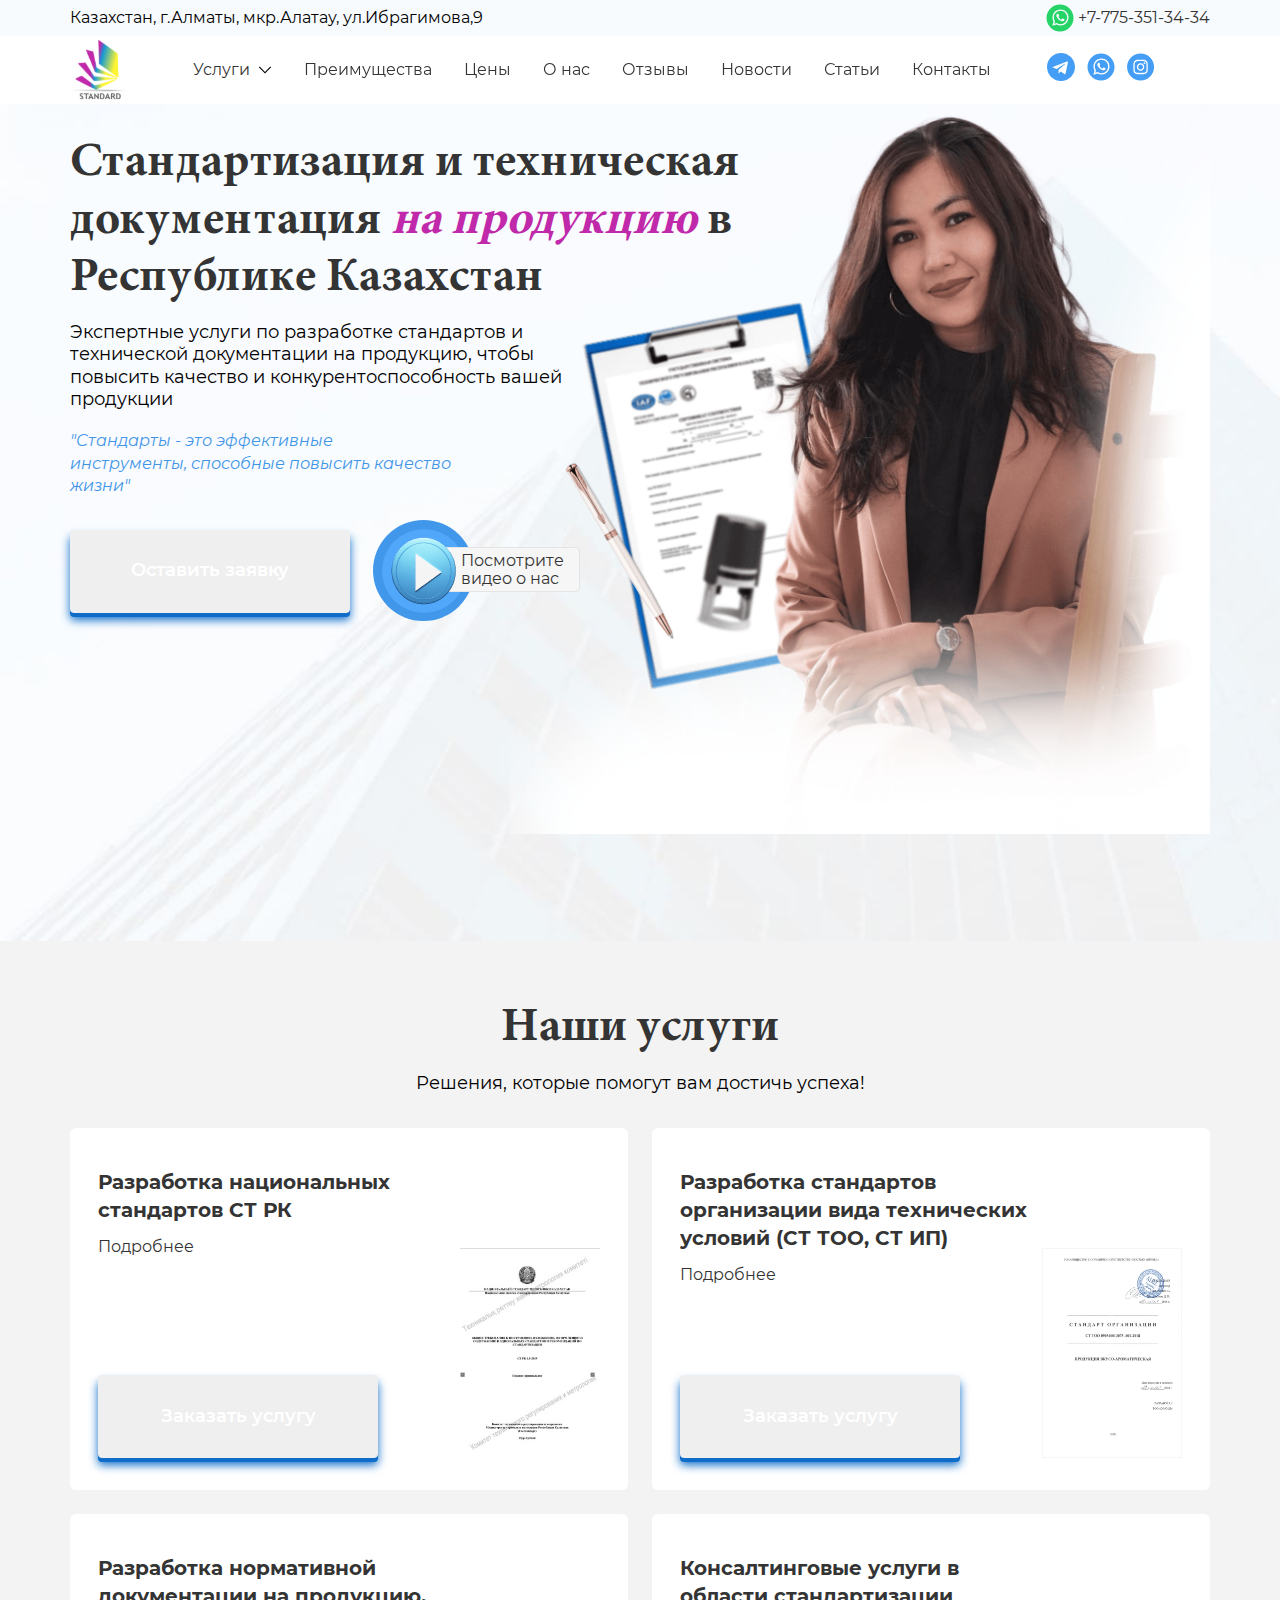
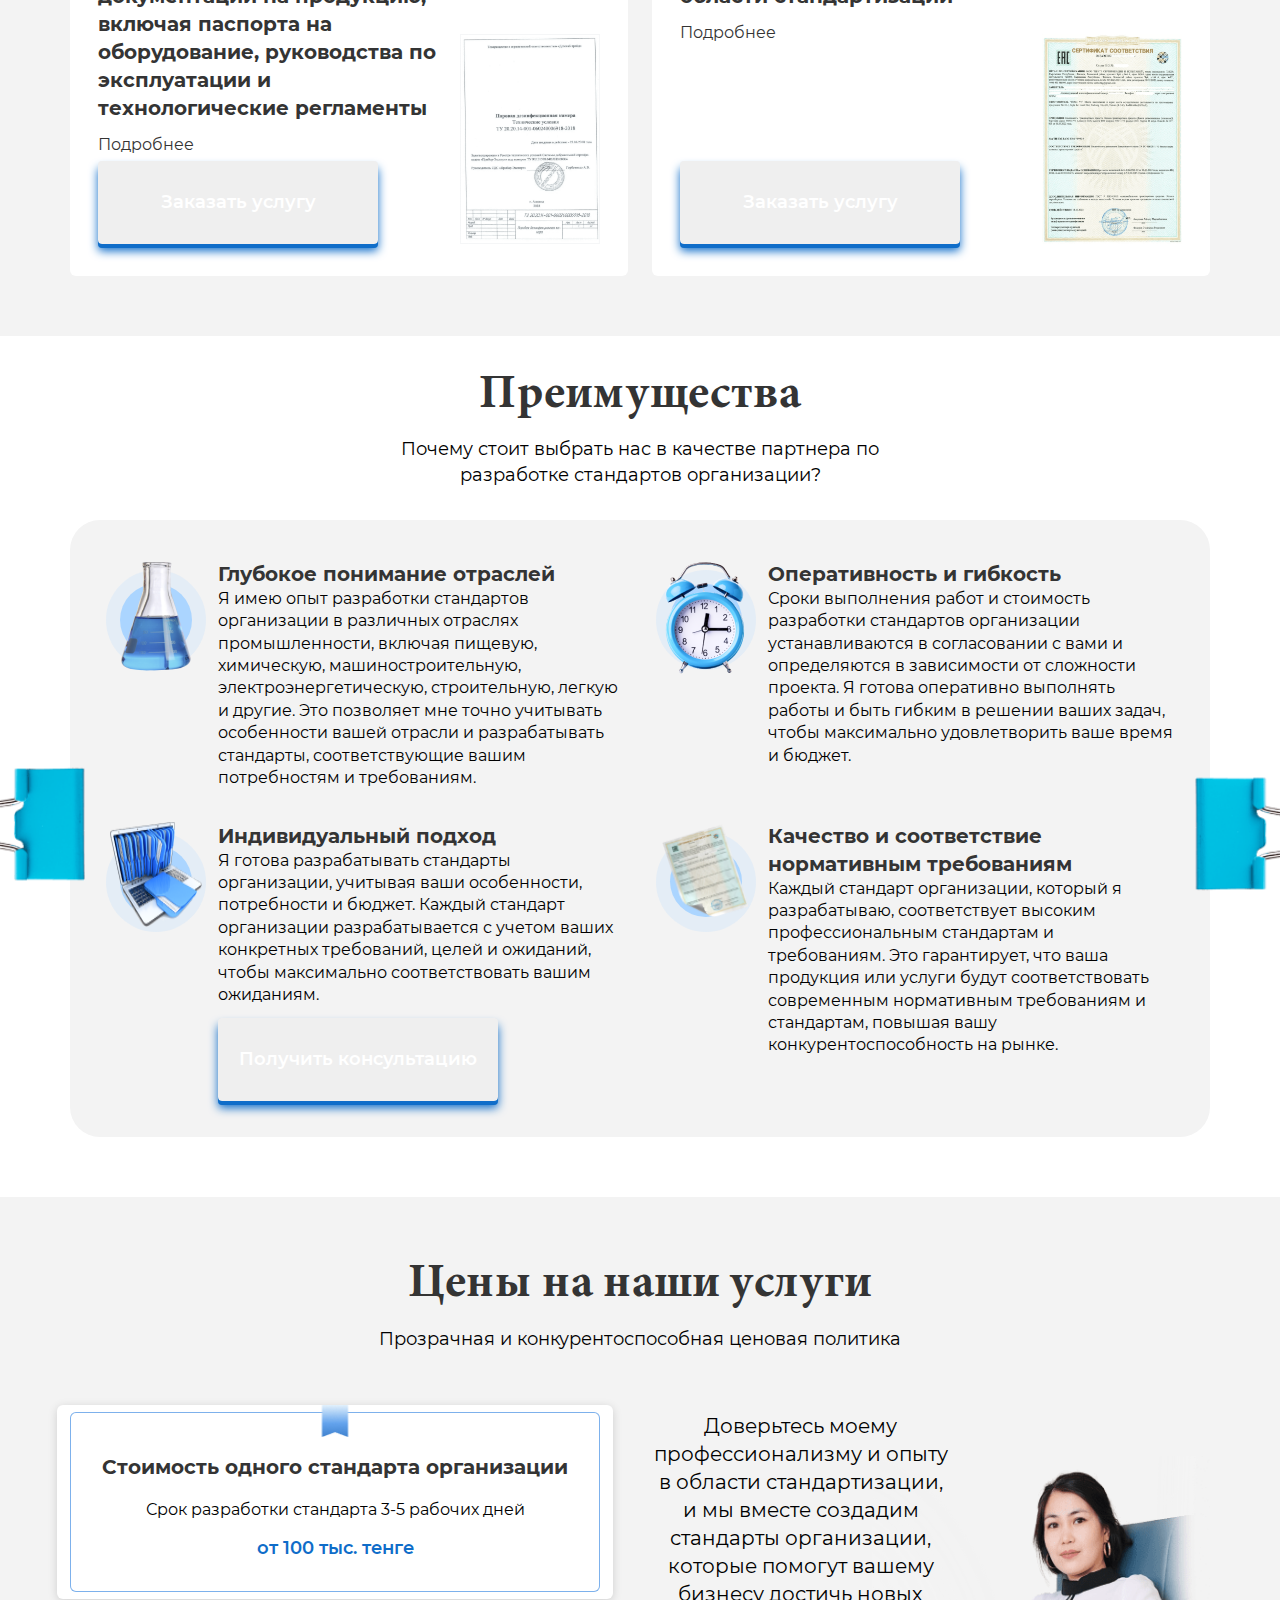
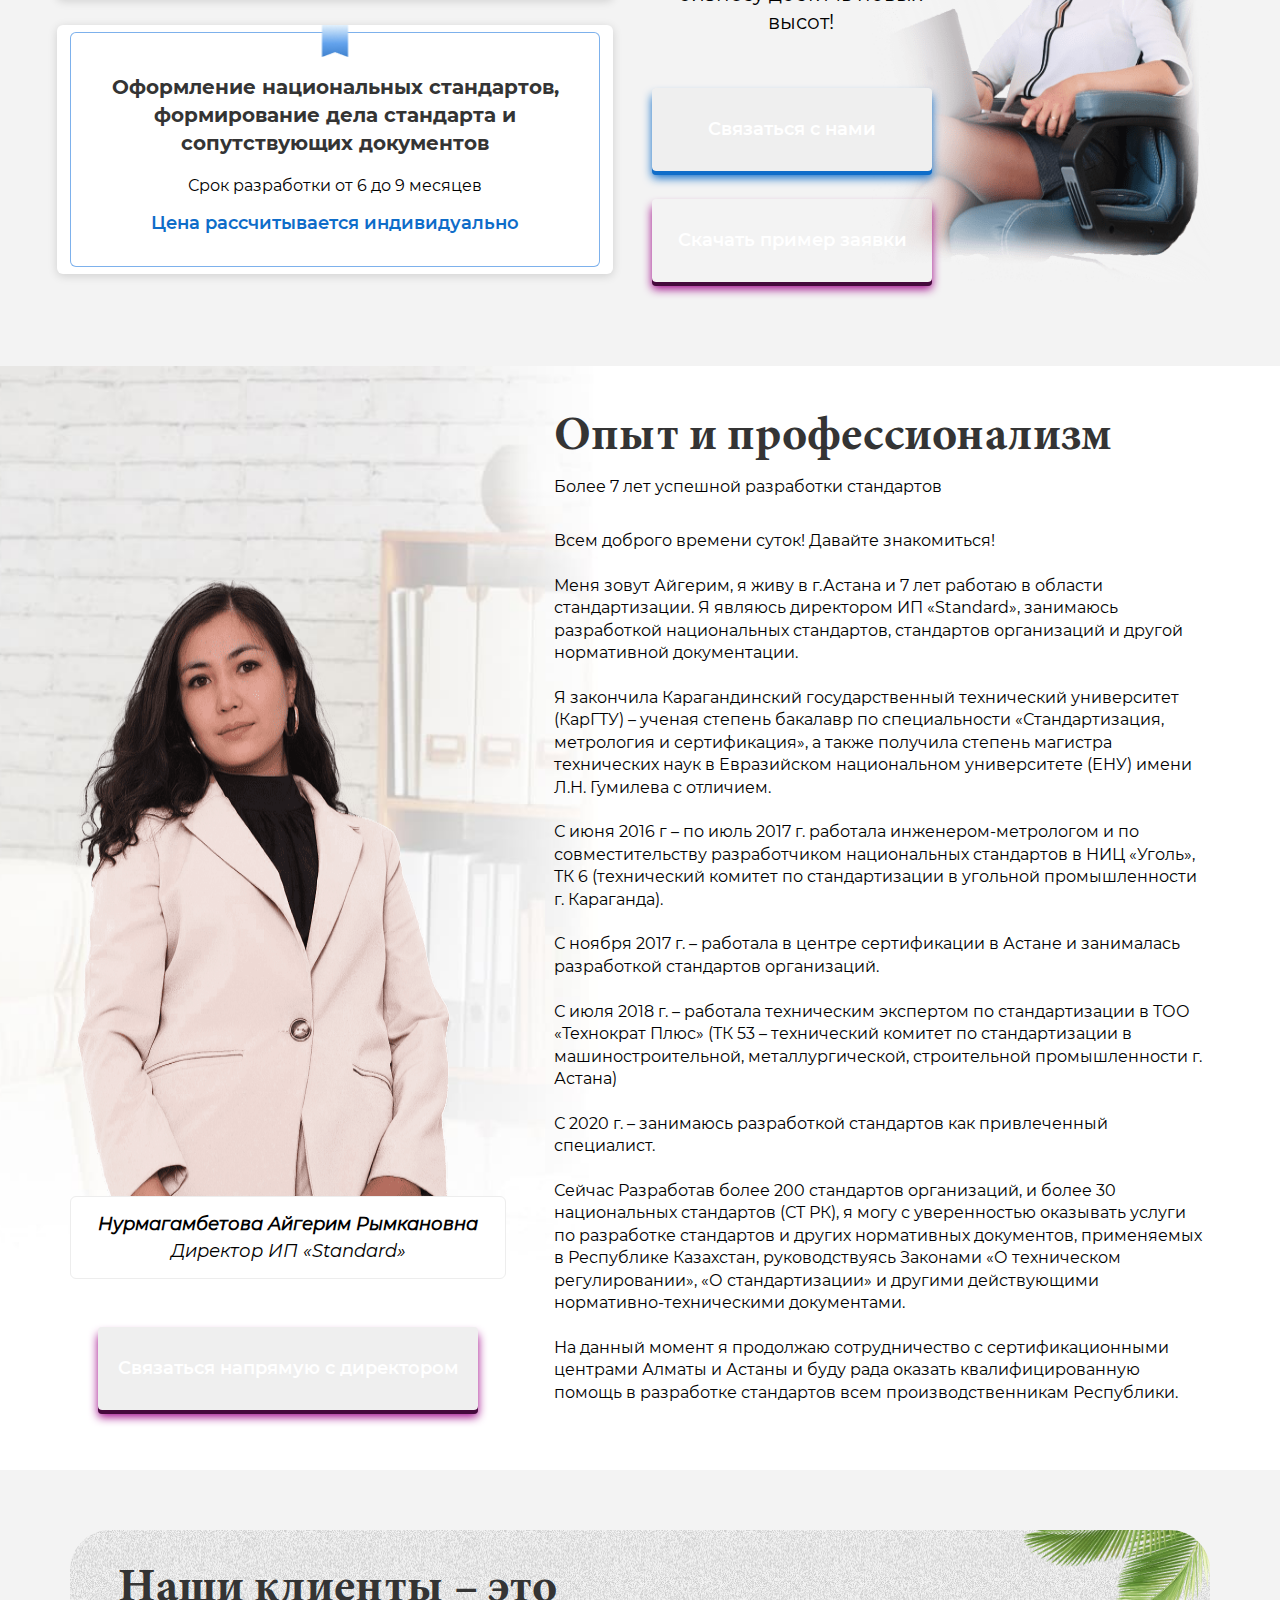
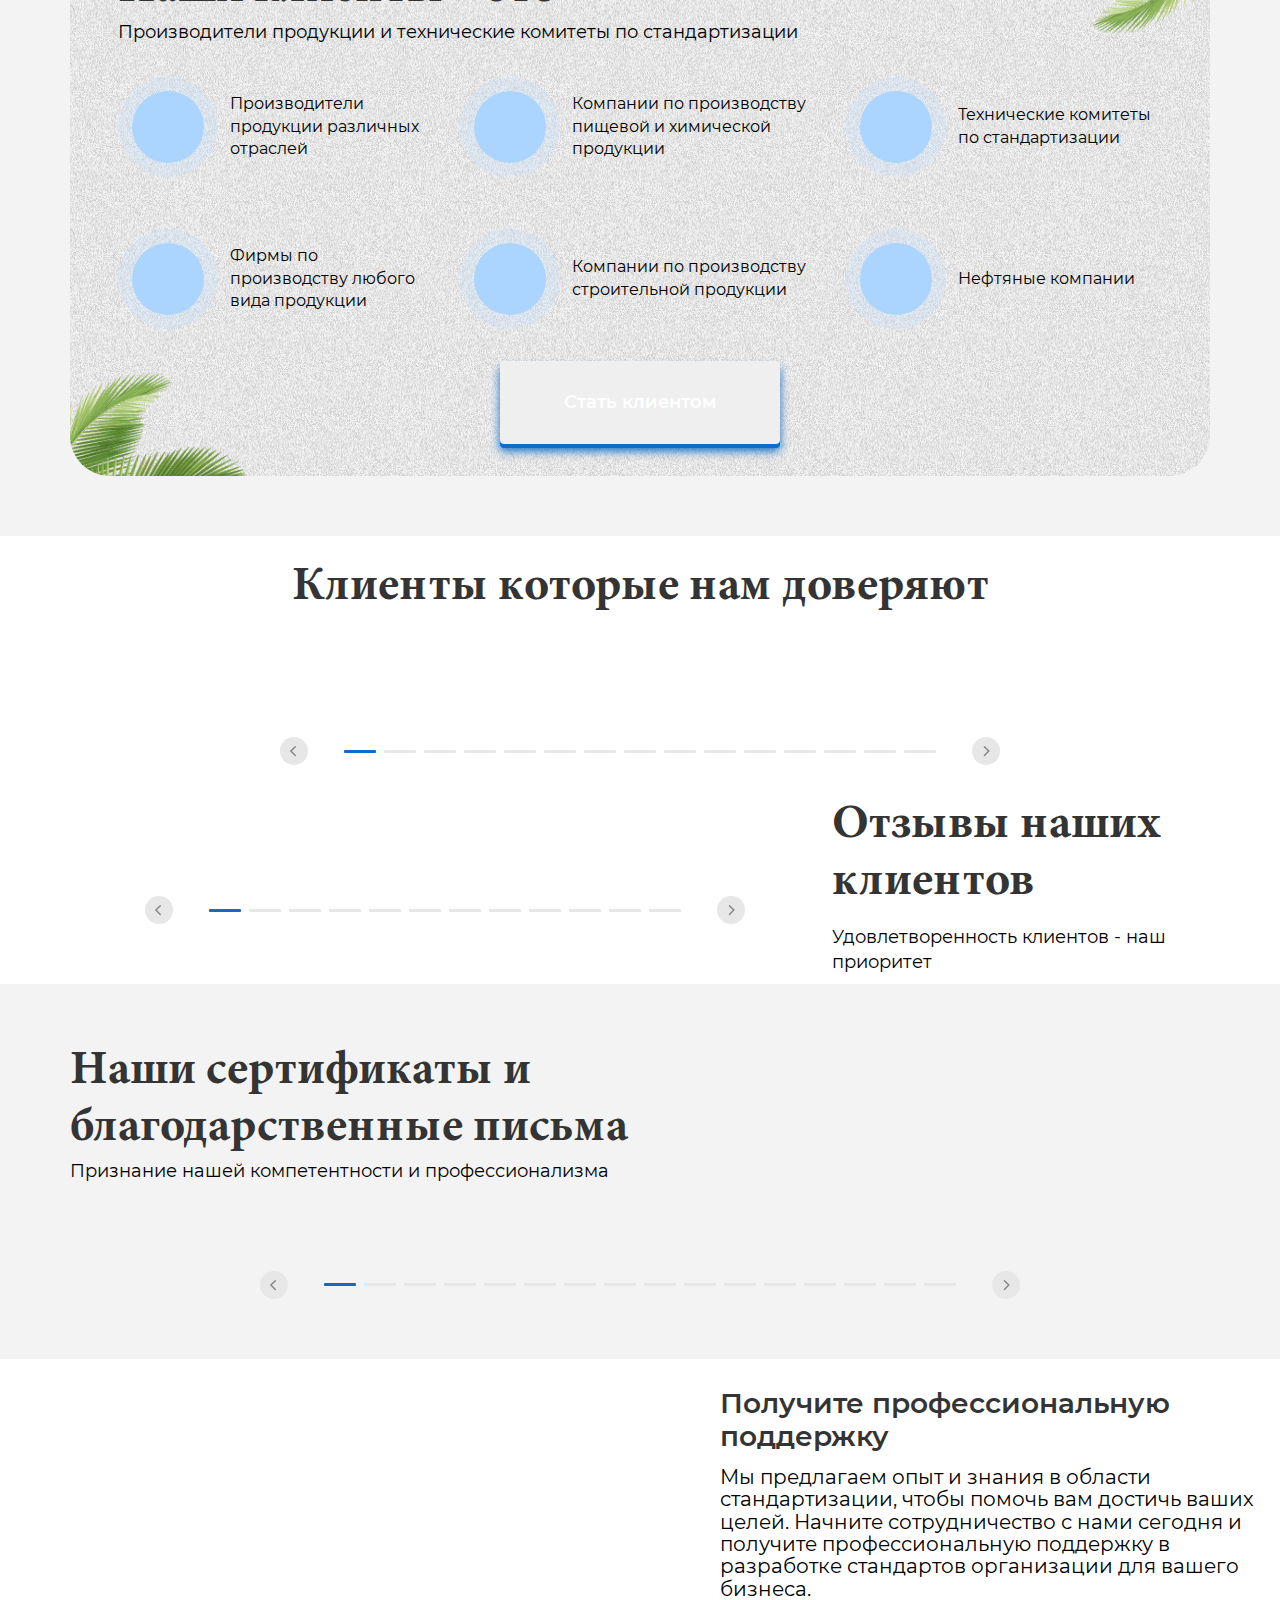
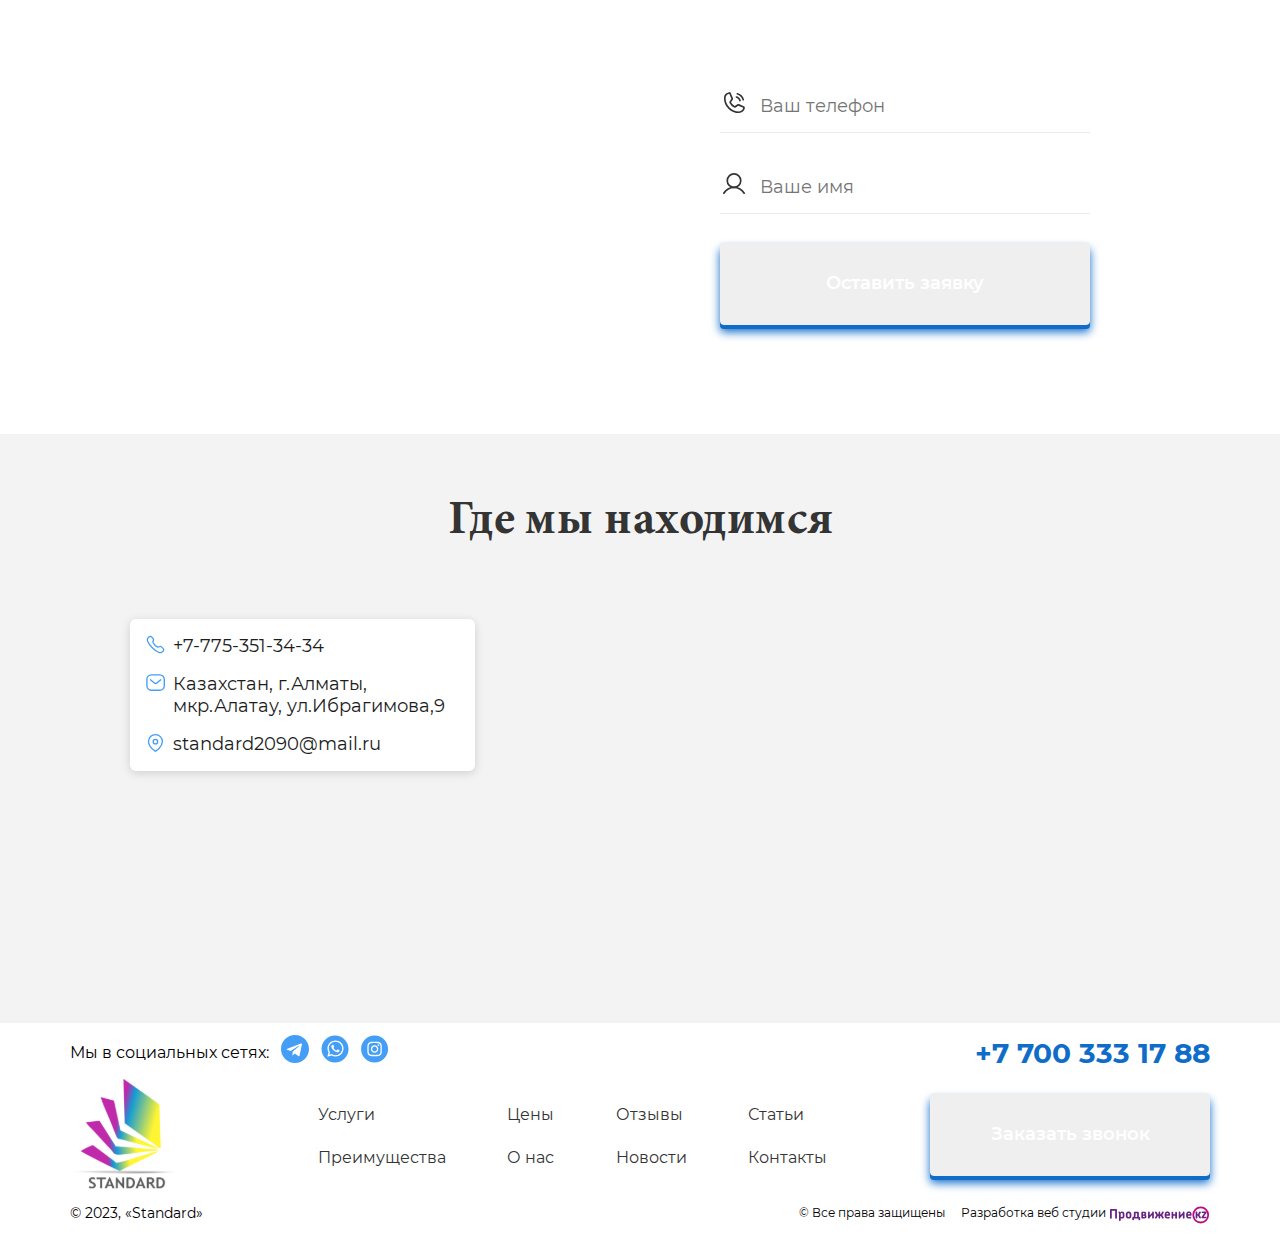
==== commit e76d0431: "header popup" ====
--- a/index.html
+++ b/index.html
@@ -134,12 +134,53 @@
                                 </a>
                             </div>
                         </div>
-                        <div class="header__main-call">
-                            <a href="tel:+77753513434">
+                        <div class="header__main-call-wrap">
+                            <button class="header__main-call">
                                 <svg class="icon">
                                     <use xlink:href="./assets/icon/sprite.svg#icon-header-call"></use>
                                 </svg>
-                            </a>
+                            </button>
+                            <div class="header__main-popup">
+                                <address class="map__contact">
+                                    <div class="map__contact-item">
+                                        <svg class="icon">
+                                            <use xlink:href="./assets/icon/sprite.svg#icon-call"></use>
+                                        </svg>
+                                        <a href="tel:+77753513434">
+                                            +7-775-351-34-34</a>
+                                    </div>
+                                    <div class="map__contact-item">
+                                        <svg class="icon">
+                                            <use xlink:href="./assets/icon/sprite.svg#icon-address"></use>
+                                        </svg>
+                                        <a href="mailto:standard2090@mail.ru">
+                                            standard2090@mail.ru</a>
+                                    </div>
+                                    <div class="map__contact-item">
+                                        <svg class="icon">
+                                            <use xlink:href="./assets/icon/sprite.svg#icon-mail"></use>
+                                        </svg>
+                                        <p>Казахстан, г.Алматы, мкр.Алатау, ул.Ибрагимова,9</p>
+                                    </div>
+                                    <div class="header__main-popup-social">
+                                        <a href="#!" target="_blank" title="телеграм">
+                                            <svg class="icon">
+                                                <use xlink:href="./assets/icon/sprite.svg#icon-telegram"></use>
+                                            </svg>
+                                        </a>
+                                        <a href="#!" target="_blank" title="ватсапп">
+                                            <svg class="icon">
+                                                <use xlink:href="./assets/icon/sprite.svg#icon-whatsapp"></use>
+                                            </svg>
+                                        </a>
+                                        <a href="#!" target="_blank" title="инстаграм">
+                                            <svg class="icon">
+                                                <use xlink:href="./assets/icon/sprite.svg#icon-instagram"></use>
+                                            </svg>
+                                        </a>
+                                    </div>
+                                </address>
+                            </div>
                         </div>
                     </div>
                 </div>
--- a/assets/css/style.min.css
+++ b/assets/css/style.min.css
@@ -1 +1 @@
-@font-face{font-family:"Minion Pro";src:local("Minion Pro Bold It"),local("Minion-Pro-Bold-It"),url("./../fonts/minion/MinionPro-BoldIt.woff2") format("woff2"),url("./../fonts/minion/MinionPro-BoldIt.woff") format("woff"),url("./../fonts/minion/MinionPro-BoldIt.ttf") format("truetype");font-weight:700;font-style:normal}@font-face{font-family:"Minion Pro";src:local("Minion Pro Bold"),local("Minion-Pro-Bold"),url("./../fonts/minion/MinionPro-Bold.woff2") format("woff2"),url("./../fonts/minion/MinionPro-Bold.woff") format("woff"),url("./../fonts/minion/MinionPro-Bold.ttf") format("truetype");font-weight:700;font-style:normal}@font-face{font-family:"Montserrat";src:local("Montserrat Regular"),local("Montserrat-Regular"),url("./../fonts/montserrat/Montserrat-Regular.woff2") format("woff2"),url("./../fonts/montserrat/Montserrat-Regular.woff") format("woff"),url("./../fonts/montserrat/Montserrat-Regular.ttf") format("truetype");font-weight:400;font-style:normal}@font-face{font-family:"Montserrat";src:local("Montserrat Semi Bold"),local("Montserrat-Semi-Bold"),url("./../fonts/montserrat/Montserrat-SemiBold.woff2") format("woff2"),url("./../fonts/montserrat/Montserrat-SemiBold.woff") format("woff"),url("./../fonts/montserrat/Montserrat-SemiBold.ttf") format("truetype");font-weight:600;font-style:normal}@font-face{font-family:"Montserrat";src:local("Montserrat Italic"),local("Montserrat-Italic"),url("./../fonts/montserrat/Montserrat-Italic.woff2") format("woff2"),url("./../fonts/montserrat/Montserrat-Italic.woff") format("woff"),url("./../fonts/montserrat/Montserrat-Italic.ttf") format("truetype");font-weight:normal;font-style:italic}@font-face{font-family:"Montserrat";src:local("Montserrat Bold"),local("Montserrat-Bold"),url("./../fonts/montserrat/Montserrat-Bold.woff2") format("woff2"),url("./../fonts/montserrat/Montserrat-Bold.woff") format("woff"),url("./../fonts/montserrat/Montserrat-Bold.ttf") format("truetype");font-weight:700;font-style:normal}*{padding:0;margin:0;border:0}*,*:before,*:after{box-sizing:border-box}:focus,:active{outline:none}a:focus,a:active{outline:none}a{color:#343434}nav,footer,header,aside{display:block}html,body{height:100%;width:100%;line-height:1.4em;font-size:16px;font-family:"Montserrat";-ms-text-size-adjust:100%;-moz-text-size-adjust:100%;-webkit-text-size-adjust:100%}input,button,textarea{font-family:inherit}input::-ms-clear{display:none}button{cursor:pointer}button::-moz-focus-inner{padding:0;border:0}a,a:visited{text-decoration:none}a:hover{text-decoration:none}ul li{list-style:none}img{vertical-align:top}h1,h2,h3,h4,h5,h6{font-size:inherit;font-weight:700;line-height:1.2em;color:#343434}h1,h2{font-family:"Minion Pro";font-size:48px}h3{font-family:"Montserrat";font-size:20px;line-height:1.4em}.container{max-width:1180px;padding:0 20px;width:100%;margin:0 auto}.wrapper{display:flex;flex-direction:column;height:100%}.header{flex:0 0 auto}.main{padding-top:104px;flex:1 0 auto}.footer{flex:0 0 auto}body.body-lock{overflow:hidden}body.body-lock::before{content:"";position:fixed;display:block;top:0px;left:0px;width:100vw;height:100vh;background:rgba(0,0,0,.56);z-index:4}.icon{width:28px;height:28px}.button{position:relative;width:280px;height:83px;border-radius:4px;transition:.3s;font-weight:600;font-size:18px;line-height:130%;color:#fff}.button::before{content:"";position:absolute;bottom:0;right:0;width:100%;height:100%;border-radius:4px}.button::after{content:"";position:absolute;bottom:0;right:0;width:100%;height:100%;border-radius:4px}.button-blue{animation:animationButtonBlue 2s ease-in-out infinite}@keyframes animationButtonBlue{0%{background-color:#9ed0ff;box-shadow:0px -40px 50px 0px #3c8cda inset}50%{background-color:#afd6fa;box-shadow:0px -50px 40px 0px #2876c3 inset}100%{background-color:#9ed0ff;box-shadow:0px -40px 50px 0px #3c8cda inset}}.button-blue::before{box-shadow:0px 7px 10px 0px #0f6dc9}.button-blue::after{box-shadow:0px 4px 0px 0px #0f6dc9}.button-blue:hover{box-shadow:0px 50px 50px 0px #1567b7 inset !important;background:#4197ec !important}.button-pink{animation:animationButtonPink 2s ease-in-out infinite}@keyframes animationButtonPink{0%{background-color:#ee60d9;box-shadow:0px -50px 50px 0px #7b176c inset}50%{background-color:#d46bc4;box-shadow:0px -50px 50px 0px #5f1b55 inset}100%{background-color:#ee60d9;box-shadow:0px -50px 50px 0px #7b176c inset}}.button-pink::before{box-shadow:0px 7px 10px 0px #9f0789}.button-pink::after{box-shadow:0px 4px 0px 0px #45093c}.button-pink:hover{box-shadow:0px 50px 50px 0px #ad0995 inset;background:#bd1ba5}.title__wrapper{text-align:center}.title__wrapper p{width:525px;margin:0 auto;font-size:18px;line-height:140%;margin-top:12px}.swiper-slide img{width:100%;-o-object-fit:contain;object-fit:contain}.slide__control{display:flex;align-items:center;justify-content:center;margin:0 auto;margin-top:24px}.slide-prev,.slide-next{background-color:rgba(0,0,0,0);fill:#e7e7e7;width:28px;height:28px}.slide-prev svg,.slide-next svg{width:100%;height:100%}.slide-pagination-wrap{display:flex;transform:translateY(-3px)}.slide-pagination{margin:0 32px}.slide-pagination .swiper-pagination-bullet{width:32px;height:3px;background:#e7e7e7;border-radius:1px;opacity:1}.slide-pagination .swiper-pagination-bullet-active{background:#0f6dc9}.page__path-list{display:flex;flex-wrap:wrap;padding-top:8px}.page__path-item{display:flex;padding-right:4px;font-size:12px;line-height:130%}.page__path-item::after{content:"-";display:block;margin-left:4px}.page__path-item:last-child:after{content:"";display:none;margin:0}.page__pagination{padding:6px 0;margin-top:20px;display:flex;align-items:center;justify-content:center;background-color:#fff}.page__pagination .icon{fill:rgba(0,0,0,0)}.page__pagination button{background:rgba(0,0,0,0)}.page__pagination-arrow-left{display:flex}.page__pagination-arrow-left .icon:first-child{margin-right:8px}.page__pagination-number{display:flex;align-items:center;max-width:280px;padding:0 12px}.page__pagination-number button{padding:0 16px}.page__pagination-number span{margin-left:16px}.page__pagination-number .active{border:1px solid #343434;border-radius:2px;padding-top:8px;padding-bottom:8px}.page__pagination-arrow-right{display:flex;align-items:center}.page__pagination-arrow-right .icon:first-child{margin-right:8px}.page__pagination-arrow-right .icon{transform:rotate(180deg)}.to-top.active{display:flex !important;animation:animToTop .3s forwards}.to-top{position:fixed;display:none;justify-content:center;align-items:center;right:50px;bottom:50px;width:60px;height:60px;border:1px solid #fff;background:#4095e8;border-radius:50%;z-index:3;cursor:pointer;opacity:0}.to-top button{background-color:rgba(0,0,0,0)}.to-top-decor{display:block;width:10px;height:10px;border-bottom:1px solid #fff;border-right:1px solid #fff;transform:rotate(224deg);animation:animateToTop 2s infinite}.to-top-decor:nth-child(2){animation-delay:-0.2s}.to-top-decor:nth-child(3){animation-delay:-0.4s}@keyframes animateToTop{0%{opacity:0;transform:rotate(224deg) translate(-5px, -5px)}50%{opacity:1}100%{opacity:0;transform:rotate(224deg) translate(5px, 5px)}}@keyframes animToTop{0%{opacity:0}100%{opacity:1}}.decor-item{overflow:hidden;height:auto}.decor-item{position:absolute;display:block}.decor-item img{transform:translateX(150%);-o-object-fit:contain;object-fit:contain;transition:.3s;width:100%;height:auto}.decor-item.active img{animation:decorAnim-right .7s ease-in-out forwards .1s}.decor-item.decor-item-left.active{animation:decorAnim-left .7s ease-in-out forwards .1s}@keyframes decorAnim-right{0%{transform:translateX(150%)}100%{transform:translateX(0)}}@keyframes decorAnim-left{0%{transform:translateX(-150%)}100%{transform:translateX(0)}}.image-ripple{position:relative;display:block;display:flex;min-width:100px;min-height:100px;justify-content:center;align-items:center}.image-ripple img{position:relative;z-index:2}.image-ripple::before{content:"";position:absolute;display:block;left:14.06px;top:14.06px;width:71.88px;height:71.88px;background:#abd5ff;border-radius:50%;z-index:1;animation:imageRippleAnim 1s ease-in-out infinite}.image-ripple::after{content:"";position:absolute;display:block;width:100px;height:100px;left:0px;top:0px;background:rgba(199,226,253,.34);border-radius:50%;animation:imageRippleAnimTwo 1s ease-in-out infinite}@keyframes imageRippleAnim{0%{transform:scale(1.1)}60%{transform:scale(1.15)}100%{transform:scale(1.1)}}@keyframes imageRippleAnimTwo{0%{transform:scale(1);opacity:1}100%{transform:scale(1.3);opacity:.1}}@keyframes animVisibleTop{0%{transform:translateY(100%);opacity:0}100%{transform:translateY(0);opacity:1}}@keyframes animVisibleLeft{0%{transform:translateX(-100%);opacity:0}100%{transform:translateY(0);opacity:1}}@media(max-width: 768px){h1,h2{font-size:9vw}h3{font-size:5.556vw;line-height:1.4em}html,body{font-size:4.444vw}.container{padding:0 5vw}.icon{width:7.778vw;height:7.778vw}.main{padding-top:19.722vw}.page__path-list{padding-top:2.222vw}.page__path-item{padding-right:1.111vw;font-size:3.333vw}.page__path-item::after{margin-left:1.111vw}.page__pagination{padding:1.6665vw 0;margin-top:5.555vw;display:flex;align-items:center;justify-content:center;background-color:#fff}.page__pagination .icon{fill:rgba(0,0,0,0)}.page__pagination button{background:rgba(0,0,0,0)}.page__pagination-arrow-left{display:flex}.page__pagination-arrow-left .icon:first-child{margin-right:2.222vw}.page__pagination-number{max-width:50vw;padding:0 2.222vw}.page__pagination-number button{padding:0 2.222vw}.page__pagination-number button:nth-child(5){display:none}.page__pagination-number span{margin-left:2.222vw}.page__pagination-number .active{border-radius:.556vw;padding-top:1.111vw;padding-bottom:1.111vw}.page__pagination-arrow-right .icon:first-child{margin-right:2.222vw}.slide-pagination{margin:0 1.111vw}.slide__control{margin-top:2.222vw}.slide-prev,.slide-next{width:8.5vw;min-width:24px;height:8.5vw}.slide-pagination .swiper-pagination-bullet{width:8.889vw;height:.833vw}.title__wrapper p{width:80%;font-size:4.444vw;margin-top:2.222vw}.button{width:100%;height:23.056vw;border-radius:1.111vw;font-size:5vw}.button::before{content:"";border-radius:1.111vw}.button::after{content:"";border-radius:1.111vw}.button-blue{box-shadow:0vw -13.889vw 13.889vw 0vw #3c8cda inset}.button-blue::before{box-shadow:0vw 1.944vw 2.778vw 0vw #0f6dc9}.button-blue::after{box-shadow:0vw 1.111vw 0vw 0vw #0f6dc9}.button-blue:hover{box-shadow:0vw 13.889vw 13.889vw 0vw #1567b7 inset}.button-pink{box-shadow:0vw -13.889vw 13.889vw 0vw #7b176c inset}.button-pink::before{box-shadow:0vw 1.944vw 2.778vw 0vw #9f0789}.button-pink::after{box-shadow:0vw 1.111vw 0vw 0vw #45093c}.button-pink:hover{box-shadow:0vw 13.889vw 13.889vw 0vw #ad0995 inset}.image-ripple{min-width:27.778vw;min-height:27.778vw}.image-ripple::before{left:3.906vw;top:3.906vw;width:19.967vw;height:19.967vw}.image-ripple::after{width:27.778vw;height:27.778vw}}.header{position:fixed;width:100%;z-index:3;background-color:#fff}.header__supinfo-wrap{background:#f8fbfe}.header__supinfo{display:flex;justify-content:space-between;align-items:center;padding:4px 0;font-size:16px}.header__supinfo p{line-height:18px}.header__supinfo a{display:flex;align-items:center;line-height:20px;transition:.3}.header__supinfo .icon{fill:#25d366;margin-right:4px;transition:.3}.header__supinfo a:hover{color:#449ef6}.header__supinfo a:hover .icon{fill:#03a03d}.header__main-right{display:flex;align-items:center}.header__main{background-color:#fff;display:flex;justify-content:space-between;align-items:center;padding:4px 0}.header__main-left{display:flex;align-items:center}.header__logo{width:67px;height:60px;-o-object-fit:contain;object-fit:contain}.header__list{display:flex;justify-content:space-between;align-items:center;margin:0 -16px;margin-left:40px}.header__item{position:relative;margin:0 16px;cursor:pointer}.header__item a{transition:.3s}.header__item a:hover{color:#449ef6}.header__item-wrap{display:flex;align-items:center}.header__item-wrap .icon{display:inline-block;width:14px;margin-left:8px}.header__item-list-wrap{position:absolute;top:0;left:0;transform:scale(0);padding-top:72px;margin-top:20px;cursor:default}.header__item-list{background:#fff;width:350px;margin:-44px;border-top:4px solid #0f6dc9;box-shadow:0px 2px 15px rgba(0,0,0,.28);border-radius:0px 0px 6px 6px}.header__item-list-item{font-size:14px;line-height:1.4em;color:#343434;border-bottom:1px solid #f1f1f1;padding:8px 0;padding-left:8px;padding-right:24px}.header__item-list-item:last-child{border-bottom:none}.header__item:hover .header__item-list-wrap{animation:menuAnim .3s ease forwards}.header__item-list-wrap:hover{animation:menuAnim .3s ease forwards}@keyframes menuAnim{0%{transform:scale(0)}100%{transform:scale(1)}}.header__social{display:flex;align-items:center;margin:0 -6px}.header__social svg{margin:0 6px}.header__social .icon{fill:#449ef6;transition:.3s}.header__social .icon:hover{fill:#1f7edd}.header .menu-burger,.header__main-call,.header__social-popup,.header__address-popup{display:none}.header.hide .header__supinfo-wrap{height:0;transform:scaleY(0)}@media(max-width: 1080px){body.body-lock-menu{overflow:hidden}body.body-lock-menu .header{z-index:6}body.body-lock-menu::before{content:"";position:fixed;display:block;top:0px;left:0px;width:100vw;height:100vh;background:rgba(255,255,255,0);z-index:4}.header .menu__burger{background-color:rgba(0,0,0,0);border:none;cursor:pointer;display:flex;padding:0;z-index:5}.header .menu__burger svg{width:32px;height:32px}.header .line{fill:none;stroke:#343434;stroke-width:6;transition:stroke-dasharray 600ms cubic-bezier(0.4, 0, 0.2, 1),stroke-dashoffset 600ms cubic-bezier(0.4, 0, 0.2, 1);border-radius:5px}.header .line1{stroke-dasharray:60 207;stroke-width:6}.header .line2{stroke-dasharray:60 60;stroke-width:6}.header .line3{stroke-dasharray:60 207;stroke-width:6}.header .opened .line1{stroke-dasharray:90 207;stroke-dashoffset:-134;stroke-width:6}.header .opened .line2{stroke-dasharray:1 60;stroke-dashoffset:-30;stroke-width:6}.header .opened .line3{stroke-dasharray:90 207;stroke-dashoffset:-134;stroke-width:6}.header__main-right{display:flex;align-items:center}.header__social{margin-left:8px}.header__popup{display:none}.header__popup.active{position:absolute;display:block;top:104px;right:0;width:400px;max-height:70vh;overflow-y:auto;overflow-x:hidden;transform:translateX(100%);background-color:#fff;z-index:5;animation:menuAnim .3s ease-in-out forwards;scrollbar-width:thin;scrollbar-color:#d3d3d3 #f0f0f0}.header__popup.active .header__list,.header__popup.active .header__address-popup,.header__popup.active .header__social-popup{display:block}.header__popup::-webkit-scrollbar{width:6px;background-color:#f0f0f0}.header__popup::-webkit-scrollbar-thumb{background-color:#d3d3d3}@keyframes menuAnim{0%{transform:translateX(100%)}100%{transform:translateX(0)}}.header__list{margin:0}.header__item{padding:20px 0;padding-left:40px;padding-right:20px;margin:0}.header__social-popup{padding:20px 0;padding-left:40px;padding-right:20px}.header__social-popup .icon{margin:0 12px;fill:#449ef6}.header__address-popup{padding:20px 0;padding-left:40px;padding-right:20px}.header__item-list-wrap{position:static;transform:scale(1);height:0;overflow:hidden;padding:0px 0;margin-top:0px}.header__item:hover .header__item-list-wrap{animation:menuAnimMob .3s ease forwards}.header__item-list-wrap:hover{animation:menuAnimMob .3s ease forwards}@keyframes menuAnimMob{0%{height:0;padding:0px 0}100%{padding:20px 0;height:auto}}.header .header__item-list{background:#fff;width:100%;margin:0;border-top:none;box-shadow:none;border-radius:0}.header .header__item-list-item{display:flex;font-size:14px;line-height:1em;color:#343434;border-bottom:1px solid #f1f1f1;padding:8px 0;padding-left:16px;padding-right:24px}.header .header__item-list-item::before{content:"-";display:block;padding-right:8px}}@media(max-width: 768px){.header__main-call{display:block;fill:rgba(0,0,0,0)}.header__main-call .icon{width:8.889vw;height:8.889vw}.header__main-left{order:2}.header__main-right{order:1}.header__main-call{order:3}.header__social,.header__supinfo-wrap{display:none}.header__popup.active{top:19.5vw;left:0;width:77.778vw;transform:translateX(-100%)}.header__logo{width:19.722vw;height:17.5vw}@keyframes menuAnim{0%{transform:translateX(-100%)}100%{transform:translateX(0)}}.header .menu__burger svg{width:10.889vw;height:10.889vw}.header__supinfo{padding:1.111vw 0;font-size:4.444vw}.header__supinfo p{line-height:5vw}.header__supinfo a{line-height:5.556vw}.header__supinfo .icon{margin-right:1.111vw}.header__main{padding:1.111vw 0}.header__list{margin:0 -4.444vw;margin-left:0vw}.header__item{margin:0 4.444vw}.header__item-list-wrap{padding-top:0vw;margin-top:0px}.header__item-list{width:100%;margin:-12.221vw;border-top:1.111vw solid #0f6dc9;box-shadow:0px .556vw 4.167vw rgba(0,0,0,.28);border-radius:0px 0px 1.667vw 1.667vw}.header__social{margin:0 -1.6665vw}.header__social svg{margin:0 1.6665vw}.header__item{padding:3.333vw 0;padding-left:5.555vw;padding-right:5.555vw}.header__social-popup{padding:3.333vw 0;padding-left:5.555vw;padding-right:5.555vw}.header__social-popup .icon{margin:0 2.222vw}.header__address-popup{padding:3.333vw 0;padding-left:5.555vw;padding-right:5.555vw}.header .header__item-list-item{font-size:3.5vw;padding:2.222vw 0;padding-left:2.222vw;padding-right:6.666vw}}.popup{position:fixed;display:block;top:50%;left:50%;transform:translate(-50%, -50%) scale(0);opacity:0;padding:50px 30px;z-index:-10;background-color:#fff;border:1px solid #45a1f9;border-radius:20px;box-shadow:0 0 10px #45a1f9;transition:.3s}.popup__close{position:absolute;top:25px;right:30px;width:20px;height:20px;cursor:pointer}.popup fieldset{display:flex;flex-direction:column;align-items:center}.popup legend{font-weight:500;font-size:36px;line-height:1.2em;color:#353535;margin-bottom:30px}.popup input{width:100%;padding:15px 20px;background:#f5f5f5;box-shadow:0px 4px 4px rgba(0,0,0,.25);border-radius:15px;font-size:20px;line-height:24px;color:#353535;margin-bottom:30px}.popup input::-moz-placeholder{color:#353535}.popup input::placeholder{color:#353535}.popup .button{width:285px;height:47px;padding:0;margin-top:20px}.popup.active{z-index:5;transform:translate(-50%, -50%) scale(1);opacity:1}@media(max-width: 769px){.popup{width:80vw;padding:8vw 5vw;border:.278vw solid #45a1f9;border-radius:5.556vw;box-shadow:0 0 2.778vw #45a1f9;margin:5.556vw 0;overflow-y:auto;overflow-x:hidden;max-height:80vh;height:auto}.popup__close{top:6.944vw;right:8.333vw;width:5.556vw;height:5.556vw}.popup fieldset{width:70vw}.popup legend{align-items:flex-start;font-size:6vw;line-height:1.2em;margin-bottom:5vw;width:70vw}.popup input{width:60vw;padding:4.167vw 5.556vw;box-shadow:0px 1.111vw 1.111vw rgba(0,0,0,.25);border-radius:4.167vw;font-size:4.556vw;line-height:6.667vw;margin-bottom:5vw;width:70vw}.popup .button{width:70vw;height:13.056vw;margin-top:5.556vw}}.firstscreen{padding-top:32px;background:url(./../image/home/firstscreen/bg.jpg);background-repeat:no-repeat;background-size:cover;padding-bottom:72px}.firstscreen__wrapper{position:relative}.firstscreen__info{position:relative;width:685px;z-index:1}.firstscreen__info strong{color:#c029aa;font-style:italic}.firstscreen__info p{width:530px;margin-top:12px;font-size:18px}.firstscreen__info .firstscreen__subinfo{width:383px;margin-top:20px;color:#4095e7;font-size:16px;font-style:italic}.firstscreen__button{display:flex;align-items:center;margin-top:32px}.firstscreen__play-wrap{position:relative;margin-left:40px}.firstscreen__play{display:inline-block;width:68px;height:68px;position:relative}.firstscreen__play img{position:relative;z-index:1}.firstscreen__play::before{content:"";position:absolute;display:block;top:-8px;left:-8px;width:84px;height:84px;background:#51a7fa;z-index:-1;border-radius:50%}.firstscreen__play::after{content:"";position:absolute;display:block;top:-17px;left:-17px;width:101px;height:101px;background:#4197ea;z-index:-2;border-radius:50%}.firstscreen__play-text{position:absolute;display:block;width:140px;left:50px;top:10px;background:#f6f6f6;border:1px solid #e4e4e4;border-radius:4px;padding:4px 0;padding-left:20px;padding-right:12px;font-size:16px;line-height:1.1em}.firstscreen__play-wrap .firstscreen__play::before{animation:buttonPlayAnim 1s ease-in-out infinite}.firstscreen__play-wrap .firstscreen__play::after{animation:buttonPlayAnimTwo 1s ease-in-out infinite}@keyframes buttonPlayAnim{0%{transform:scale(1)}100%{transform:scale(1.3)}}@keyframes buttonPlayAnimTwo{0%{transform:scale(1);opacity:1}100%{transform:scale(1.3);opacity:.1}}.firstscreen__image{position:absolute;right:0px;top:-100px;width:700px;height:798px;overflow:hidden}.firstscreen__image img{width:100%;height:100%;-o-object-position:100% 100%;object-position:100% 100%;-o-object-fit:cover;object-fit:cover}.firstscreen__list{display:flex;justify-content:space-between;margin:0 -20px;margin-top:60px;position:relative;z-index:1}.firstscreen__item{position:relative;margin:0 20px;background-color:#fff;border:.6px solid rgba(93,157,231,.8);border-radius:6px;width:256px;height:auto;transform:translateY(100%);opacity:0;padding-top:48px;padding-bottom:12px;text-align:center}.firstscreen__item span{top:-7px;right:50%;transform:translateX(50%);position:absolute}.firstscreen__item span::before{position:absolute;top:50%;left:50%;transform:translateX(-50%) translateY(-50%);font-size:16px;color:#fff}.firstscreen__item:nth-child(1) span::before{content:"01"}.firstscreen__item:nth-child(2) span::before{content:"02"}.firstscreen__item:nth-child(3) span::before{content:"03"}.firstscreen__item:nth-child(4) span::before{content:"04"}.firstscreen__item::before{content:"";position:absolute;display:block;top:-7px;left:-7px;z-index:-1;width:calc(100% + 12px);height:calc(100% + 12px);background:#fff;box-shadow:0px 2px 10px rgba(0,0,0,.15);border-radius:6px}.firstscreen__item::after{content:"";position:absolute;display:block;top:15px;left:0px;z-index:-2;width:100%;height:100%;background:#fff;box-shadow:0px 2px 10px rgba(0,0,0,.15);border-radius:6px;transition:.3s}.firstscreen__item:hover::after{transform:translateY(2%)}.firstscreen .firstscreen__list.anim-visible.active .firstscreen__item{animation:animVisibleTop .9s ease-in-out forwards}.firstscreen .firstscreen__list.anim-visible.active .firstscreen__item:nth-child(1){animation-delay:.5s}.firstscreen .firstscreen__list.anim-visible.active .firstscreen__item:nth-child(2){animation-delay:1s}.firstscreen .firstscreen__list.anim-visible.active .firstscreen__item:nth-child(3){animation-delay:1.5s}.firstscreen .firstscreen__list.anim-visible.active .firstscreen__item:nth-child(4){animation-delay:2s}@media(max-width: 1200px){.firstscreen__image{top:100px}.firstscreen__list{flex-wrap:wrap;margin:-16px;margin-top:40px}.firstscreen__item{width:calc(50% - 32px);margin:16px}}@media(max-width: 900px){.firstscreen__image{top:200px}}@media(max-width: 768px){.firstscreen{padding-top:7.777vw;padding-bottom:11.11vw}.firstscreen__wrapper{position:relative}.firstscreen__wrap{position:relative}.firstscreen__info{position:static;width:100%}.firstscreen__info p{width:100%;margin-top:3.333vw;font-size:5vw}.firstscreen__info .firstscreen__subinfo{width:100%;margin-top:5.555vw;font-size:4.444vw}.firstscreen__button{position:absolute;left:0;bottom:0;width:100%;display:flex;align-items:start;flex-direction:column-reverse;margin-top:8.888vw}.firstscreen__play-wrap{margin-left:16.665vw;margin-bottom:11.11vw}.firstscreen__play{width:18.889vw;height:18.889vw}.firstscreen__play img{position:relative;width:100%;height:100%;z-index:2}.firstscreen__play::before{content:"";top:-2.222vw;left:-2.222vw;width:23.333vw;height:23.333vw;z-index:1}.firstscreen__play::after{content:"";top:-4.722vw;left:-4.722vw;width:28.056vw;height:28.056vw;z-index:0}.firstscreen__play-text{width:38.889vw;left:15vw;top:4vw;border-radius:1.111vw;padding:1.111vw 0;padding-left:7.777vw;padding-right:3.333vw;font-size:4vw;z-index:1}.firstscreen__image{position:static;width:auto;height:auto}.firstscreen .firstscreen__list{margin:-5.555vw 0;margin-top:11.11vw}.firstscreen .firstscreen__item{width:74.444vw;margin:5.555vw 0;margin-left:auto;margin-right:auto}.firstscreen .firstscreen__item span{top:-2.5vw}.firstscreen .firstscreen__item span img{width:10vw;height:10vw;-o-object-fit:contain;object-fit:contain}.firstscreen .firstscreen__item span::before{font-size:4.444vw}.firstscreen__item::before{content:"";top:-1.944vw;left:-1.944vw;width:calc(100% + 3.333vw);height:calc(100% + 3.333vw);box-shadow:0px .556vw 2.778vw rgba(0,0,0,.15);border-radius:1.667vw}.firstscreen__item::after{content:"";top:4.167vw;box-shadow:0px .556vw 2.778vw rgba(0,0,0,.15);border-radius:1.667vw}}.service{position:relative;padding:60px 0;background-color:#f3f3f3}.service__list{display:flex;flex-wrap:wrap;margin:-12px;margin-top:20px}.service__item{background-color:#fff;width:calc(50% - 24px);height:362px;border-radius:6px;display:flex;justify-content:space-between;margin:12px;padding:0 28px;padding-top:40px;padding-bottom:32px;z-index:1;transition:.3s}.service__item:hover{box-shadow:0px 100px 74px -73px rgba(68,158,246,.28) inset}.service__image{display:flex;align-items:flex-end}.service__image .button{display:none}.service__image img{width:140px;height:210px}.service__left{display:flex;flex-direction:column;align-items:flex-start}.service__left h3{flex:0 0 auto}.service__left a{display:inline-block;width:auto;margin-top:12px;transition:.3s}.service__left a:hover{color:#449ef6}.service__left button{flex:0 0 auto}.service__left-link{flex:1 1 auto}.service .decor-item{right:5px;bottom:0px;width:155px;height:160px}@media(max-width: 1200px){.service__item{display:flex;flex-direction:column;height:auto}.service__item .button{display:none}.service__left{height:100%}.service__image{display:flex;flex-direction:column}.service__image .button{display:block;margin-top:12px}}@media(max-width: 768px){.service{padding:7.777vw 0}.service__list{margin:0vw;margin:-3.333vw 0;margin-top:5.555vw}.service__item{width:100%;height:auto;border-radius:1.667vw;margin:0vw;margin:3.333vw 0;padding:0 7.777vw;padding-top:7.777vw;padding-bottom:7.777vw}.service__image img{margin-top:3.333vw;width:100%;height:auto}.service__image .button{margin-top:3.333vw}.service__left h3{font-size:4.4vw}.service__left a{margin-top:3.333vw}.service .decor-item{right:1.389vw;bottom:0vw;width:43.056vw;height:44.444vw}}.advantage{padding-top:32px;padding-bottom:60px;overflow:hidden}.advantage__wrap{position:relative;background-color:#f3f3f3;border-radius:30px;padding:0 36px;padding-top:40px;padding-bottom:36px;margin-top:32px}.advantage__wrap::before{content:"";position:absolute;display:block;top:50%;left:0;transform:translateY(-50%) translateX(-93%);width:216.28px;height:123.02px;background:url(./../image/decor/clothespin.png);background-repeat:no-repeat;background-size:contain}.advantage__wrap::after{content:"";position:absolute;display:block;top:50%;right:0;transform:translateY(-50%) translateX(93%) rotate(180deg);width:216.28px;height:123.02px;background:url(./../image/decor/clothespin.png);background-repeat:no-repeat;background-size:contain}.advantage__container{display:flex;flex-wrap:wrap;margin:-16px}.advantage__item{display:flex;align-items:flex-start;width:calc(50% - 32px);margin:16px}.advantage__info{margin-left:12px}.advantage__info .button{margin-top:12px}.advantage .image-ripple::before{top:24.06px}.advantage .image-ripple::after{top:10px}@media(max-width: 1080px){.advantage__container{flex-direction:column}.advantage__item{width:100%}.advantage__wrap::before{content:"";display:none}.advantage__wrap::after{content:"";display:none}}@media(max-width: 767.999px){.advantage{padding-top:7.777vw;padding-bottom:7.777vw}.advantage__wrap{border-radius:8.333vw;padding:0 6.666vw;padding-top:7.777vw;padding-bottom:7.777vw;margin-top:7.777vw}.advantage__container{margin:0;margin:-4.444vw 0}.advantage__item{display:flex;flex-direction:column;margin:0;margin:4.444vw 0}.advantage__item img{width:20vw;height:auto}.advantage__info{width:auto;margin:0;margin-top:3.333vw}.advantage__info .button{margin-top:3.333vw}.advantage .image-ripple::before{top:6.683vw}.advantage .image-ripple::after{top:2.778vw}}.price{position:relative;padding-top:60px;padding-bottom:84px;background-color:#f3f3f3}.price__wrapper{position:relative}.price__wrap{display:flex;margin-top:60px}.price__button-wrap{display:none}.price__list{margin:0 -20px;position:relative;z-index:1}.price__item{position:relative;background-color:#fff;border:.6px solid rgba(93,157,231,.8);border-radius:6px;width:530px;padding-top:40px;padding-bottom:32px;margin:0 20px;text-align:center}.price__item p{margin-top:20px;line-height:1.1em}.price__item:last-child{margin-top:40px}.price__item::before{content:"";position:absolute;display:block;top:-8px;left:-14px;z-index:-1;width:calc(100% + 28px);height:calc(100% + 16px);background:#fff;box-shadow:0px 2px 10px rgba(0,0,0,.15);border-radius:6px}.price__item::after{content:"";position:absolute;display:block;top:-8px;left:50%;transform:translateX(-50%);width:27px;height:33px;background:url(./../image/home/flag.png);background-repeat:no-repeat;background-size:contain}.price__item-subinfo{font-weight:600;font-size:18px;line-height:1em;color:#0f6dc9}.price__right{margin-left:52px;z-index:1}.price__right a{display:flex;justify-content:center;align-items:center}.price__right p{width:297px;font-size:20px;line-height:140%;text-align:center}.price__right .button-blue{margin-top:52px}.price__right .button-pink{margin-top:28px}.price__image{position:absolute;right:0;bottom:0;width:338px;height:426px}.price .decor-item{top:-90px;left:0px;width:300px;height:406px}@media(max-width: 1024px){.price__right{display:flex;flex-wrap:wrap;align-items:center}.price__right p{width:100%}.price__right .button-blue,.price__right .button-pink{display:none}.price__wrap{flex-direction:column-reverse;align-items:center;margin-top:12px}.price__list{display:flex;width:100%;margin:0 -28px;margin-top:28px}.price__item{width:calc(50% - 24px);margin:0 28px}.price__item:last-child{margin-top:0px}.price__button-wrap{z-index:1;display:flex;margin-top:28px}.price__button-wrap a{display:flex;justify-content:center;align-items:center;margin-left:12px}.price__image{display:none}}@media(max-width: 768px){.price{padding-top:7.777vw;padding-bottom:11.11vw}.price__wrap{margin-top:2.222vw}.price__list{flex-direction:column;align-items:center;margin:-4.444vw 0;margin-top:0vw}.price__item{border:.167vw solid rgba(93,157,231,.8);border-radius:1.667vw;width:90%;margin:4.444vw 0}.price__item p{margin-top:5.555vw;line-height:1.1em}.price .price__button-wrap{margin-top:7.777vw;flex-direction:column}.price .price__button-wrap a{margin:0;margin-top:4.444vw;padding:0 8px}.price__item:last-child{margin-top:5.555vw}.price__item::before{content:"";top:-2.222vw;left:-3.889vw;z-index:-1;width:calc(100% + 7.778vw);height:calc(100% + 4.444vw);box-shadow:0vw .556vw 2.778vw rgba(0,0,0,.15);border-radius:1.667vw}.price__item::after{content:"";top:-2.222vw;left:50%;transform:translateX(-50%);width:7.5vw;height:9.167vw}.price__item-subinfo{font-weight:600;font-size:5vw;line-height:1em}.price__right{margin-left:0vw}.price__right p{width:82.5vw;font-size:3.556vw;line-height:140%}.price__right .button-blue{margin-top:14.443vw}.price__right .button-pink{margin-top:7.777vw}.price__image{width:93.889vw;height:118.333vw}.price .decor-item{display:none}}.experience{position:relative}.experience__wrapper{padding-top:44px;padding-bottom:60px;display:flex}.experience__director{position:relative;z-index:1;text-align:center;margin-right:48px}.experience__director .button{width:380px;margin-top:48px}.experience__director img{width:436px;height:618px;margin-top:168px}.experience .experience__info-wrap{display:flex;flex-direction:column;background:#fff;border:1px solid #ededed;border-radius:6px;padding:16px 0;padding-left:20px;padding-right:20px}.experience__name{display:inline-block;font-style:italic;font-weight:600;font-size:18px}.experience__subinfo{display:inline-block;font-style:italic;font-size:18px;margin-top:4px}.experience__info{position:relative;z-index:1}.experience p{display:inline-block;margin-top:32px}.experience__info-subtitle{display:inline-block;margin-top:8px}.experience::before{content:"";position:absolute;display:block;top:0;left:0px;width:47%;height:100%;background:url(./../image/home/experience/bg.jpg);background-repeat:no-repeat;background-size:cover;background-position:100% 100%}@media(max-width: 1080px){.experience__wrapper{flex-direction:column-reverse}.experience__director{display:flex;flex-direction:column;align-items:center;margin:0;margin-top:12px}.experience__director img{margin:0}.experience__director .button{margin-top:28px}.experience__info{margin-top:0px}}@media(max-width: 768px){.experience__wrapper{flex-direction:column-reverse;margin:0;padding-top:7.777vw;padding-bottom:8.888vw}.experience__director{margin:0;margin-top:3.333vw}.experience__director .button{width:100%;font-size:3.5vw;margin-top:7.777vw}.experience__director img{width:100%;height:134vw;-o-object-fit:cover;object-fit:cover;-o-object-position:0 0;object-position:0 0;margin-top:0vw}.experience .experience__info-wrap{border-radius:1.667vw;padding:4.444vw 0;padding-left:5.555vw;padding-right:5.555vw}.experience__name{margin-top:4.444vw;font-size:5vw}.experience__info{margin-top:7.777vw}.experience__subinfo{font-size:5vw;margin-top:1.111vw}.experience p{margin-top:8.888vw}.experience__info-subtitle{margin-top:4.444vw}}.client{padding:60px 0;background-color:#f3f3f3}.client .title__wrapper{text-align:start;position:relative;z-index:1}.client .title__wrapper p{margin:0;width:100%}.client__wrapper{position:relative;border-radius:40px;background:url(./../image/home/client/bg.jpg);background-repeat:no-repeat;background-size:cover;background-size:100% 100%;padding:32px 0;padding-left:48px;padding-right:48px;overflow:hidden}.client__wrapper::before{content:"";position:absolute;display:block;right:-10px;top:-30px;width:233px;height:140px;background:url(./../image/home/client/bg-1.png);background-repeat:no-repeat;background-size:contain;background-position:100% 0%;animation:clientDecorAnim 5s ease-in-out infinite}.client__wrapper::after{content:"";position:absolute;display:block;left:-10px;bottom:-30px;width:230px;height:140px;background:url(./../image/home/client/bg-2.png);background-repeat:no-repeat;background-size:contain;background-position:0 100%;animation:clientDecorAnimAfter 5s ease-in-out infinite}@keyframes clientDecorAnim{0%{transform:rotate(-10deg) translateY(20px)}50%{transform:rotate(10deg) translateY(0px)}100%{transform:rotate(-10deg) translateY(20px)}}@keyframes clientDecorAnimAfter{0%{transform:rotate(-5deg) translateY(-20px)}50%{transform:rotate(5deg) translateY(0px)}100%{transform:rotate(-5deg) translateY(-20px)}}.client__list{position:relative;z-index:1;display:flex;flex-wrap:wrap;margin:6px 0;margin-left:-16px;margin-right:-16px}.client__item{display:flex;align-items:center;margin:26px 0;margin-left:16px;margin-right:16px}.client__item p{margin-left:12px}.client__item img{-o-object-fit:contain;object-fit:contain}.client__item:nth-child(1){width:calc(32% - 34px)}.client__item:nth-child(2){width:calc(36% - 34px)}.client__item:nth-child(3){width:calc(32% - 34px)}.client__item:nth-child(4){width:calc(32% - 34px)}.client__item:nth-child(5){width:calc(36% - 34px)}.client__item:nth-child(6){width:calc(32% - 34px)}.client .button__wrapper{position:relative;z-index:1;width:100%;text-align:center}@media(max-width: 1024px){.client__item{width:calc(50% - 34px) !important}.client__item p{margin-left:12px}}@media(max-width: 768px){.client{padding:7.777vw 0}.client__wrapper{border-radius:7vw;padding:6.666vw 0;padding-left:4.444vw;padding-right:4.444vw}.client__wrapper::before{content:"";width:64.722vw;height:38.889vw}.client__wrapper::after{content:"";width:63.889vw;height:38.889vw}.client__list{margin:0;margin:1.6665vw 0}.client__item{width:100% !important;margin:0;margin:7.2215vw 0}.client__item p{margin-left:3.333vw}.client__item img{width:19.444vw;height:19.444vw}}.trust{padding:24px 0}.trust__slider{margin-top:24px;position:relative}.trust .swiper-wrapper{display:flex;align-items:center}@media(max-width: 768px){.trust{padding:6.666vw 0}.trust__slider{margin-top:6.666vw}}.review{padding:60px 0}.review__wrapper{position:relative;display:flex}.review .title__wrapper{text-align:start;position:absolute;top:50%;transform:translateY(-50%);width:340px;margin-left:12px}.review .title__wrapper p{width:340px}.review__image{width:750px}@media(max-width: 1200px){.review{padding:60px 0}.review__wrapper{position:relative;display:flex;flex-direction:column-reverse}.review .title__wrapper{text-align:center;position:static;transform:translateY(0);width:80%;margin:0 auto}.review .title__wrapper p{width:500px}.review__image{width:100%;margin-top:16px}}@media(max-width: 768px){.review{padding:7.777vw 0}.review .title__wrapper{width:100%}.review .title__wrapper p{width:100%}.review__image{margin-top:4.444vw}}.letter{position:relative;padding:60px 0;background-color:#f3f3f3}.letter .title__wrapper{text-align:start;width:600px}.letter .title__wrapper p{width:100%;margin:0}.letter .letter__image{margin-top:40px}.letter .decor-item{top:-150px;right:0px;width:335px;height:296px}@media(max-width: 1200px){.letter::before{display:none}}@media(max-width: 768px){.letter{padding:7.777vw 0}.letter .title__wrapper{width:100%}.letter .title__wrapper p{margin-top:4.444vw}.letter .letter__image{margin-top:16px}.letter .decor-item{display:none}.letter__image{margin-top:4.444vw}}.feedback{position:relative}.feedback__wrapper{display:flex}.feedback__image img{width:50vw;height:675px;-o-object-fit:cover;object-fit:cover}.feedback__info{padding:28px 0;margin-left:60px}.feedback__info h2{font-family:"Montserrat";font-style:normal;font-weight:600;font-size:28px;line-height:120%}.feedback__info p{font-size:20px;margin-top:12px}.feedback__info form{position:relative;display:flex;flex-direction:column;margin-top:52px;width:370px;z-index:1}.feedback__input{display:flex;align-items:center;width:100%;height:53px;border-bottom:1px solid #ebebeb;margin-top:28px}.feedback__input input{width:100%;font-size:18px;background-color:rgba(0,0,0,0)}.feedback__input label{fill:rgba(0,0,0,0);cursor:pointer}.feedback__input label .icon{margin-right:12px}.feedback .button{width:100%;margin-top:28px}.feedback .decor-item{right:0;bottom:0px;width:150px;height:189px}@media(max-width: 1080px){.feedback__image{display:none}}@media(max-width: 768px){.feedback__info{padding:4.444vw 0;margin-left:0vw}.feedback__info h2{font-size:7.778vw}.feedback__info p{font-size:5.556vw;margin-top:3.333vw}.feedback__info form{margin-top:3.333vw;width:100%}.feedback__input{width:100%;height:14.722vw;margin-top:3.333vw}.feedback__input input{font-size:5vw}.feedback__input label .icon{margin-right:3.333vw}.feedback .button{margin-top:7.777vw}.feedback .decor-item{width:41.667vw;height:52.5vw}}.map{padding-top:60px;background-color:#f3f3f3}.map iframe{max-height:70vh}.map .title__wrapper{margin-bottom:20px}.map__wrapper{position:relative}.map__contact{position:absolute;top:125px;left:60px;display:flex;flex-direction:column;background:#fff;box-shadow:0px 2px 10px rgba(0,0,0,.15);border-radius:6px;width:345px;padding:16px;font-style:normal}.map__contact-item:first-child{margin:0}.map__contact-item{display:flex;text-align:center;margin-top:16px}.map__contact-item a,.map__contact-item p{font-size:18px;line-height:22px;color:#1c1d1d;text-align:start}.map__contact-item .icon{margin-right:8px;background-color:#fff;fill:rgba(0,0,0,0);width:19px;height:19px;flex:0 0 19px}@media(max-width: 768px){.map{padding-top:7.777vw;padding-bottom:7.777vw}.map__content{display:flex;flex-direction:column-reverse}.map .title__wrapper{margin-bottom:5.555vw}.map__contact{position:static;box-shadow:0px .556vw 2.778vw rgba(0,0,0,.15);border-radius:1.667vw;width:100%;padding:4.444vw;margin-top:3.333vw}.map__contact-item{margin-top:4.444vw}.map__contact-item a,.map__contact-item p{font-size:5vw;line-height:6.111vw}.map__contact-item .icon{margin-right:2.222vw;width:5.278vw;height:5.278vw;flex:0 0 5.278vw}}.footer__top{display:flex;justify-content:space-between;align-items:center;margin-top:12px;margin-bottom:8px}.footer__top a{font-weight:700;font-size:28px;line-height:130%;color:#0f6dc9;transition:.3s}.footer__top a:hover{color:#0a5299}.footer__top .button{display:none}.footer__top-left{display:flex;align-items:center}.footer__top-list{display:flex;align-items:center}.footer__top-item{margin-left:12px}.footer__top-item .icon{fill:#449ef6;transition:.3s}.footer__top-item .icon:hover{fill:#1f7edd}.footer__main{display:flex;justify-content:space-between;align-items:center}.footer__logo{width:126px;height:111px}.footer__main-list{display:flex;flex-direction:column;flex-wrap:wrap;height:100px;width:50%}.footer__main-list a{transition:.3s}.footer__main-list a:hover{color:#449ef6}.footer__item{margin-top:20px;margin-left:40px}.footer__bottom{display:flex;justify-content:space-between;align-items:center;font-size:14px;margin-top:12px;margin-bottom:8px}.footer__bottom-right{display:flex;align-items:center;font-size:12px}.footer__bottom-right span{margin-right:16px}.footer__bottom-company{display:flex;align-items:center}.footer__bottom-company p{margin-right:4px}.footer__bottom-company a{display:flex;align-items:center}.footer__bottom-company img{width:100px;height:20px;margin-top:2.9px}@media(max-width: 1080px){.footer__main-list{display:none}}@media(max-width: 768px){.footer__wrapper{display:flex;flex-direction:column}.footer__top{flex-direction:column;justify-content:center;align-items:center;margin-top:5.555vw;margin-bottom:2.222vw}.footer__top a{font-size:7.778vw}.footer__top .button{display:block;margin-top:3.333vw}.footer__top-left{align-items:center;flex-direction:column}.footer__top-list{margin-top:4.444vw;display:flex;align-items:center}.footer__top-item:first-child{margin:0}.footer__top-item{margin-left:3.333vw}.footer__main{align-items:flex-start;flex-direction:row-reverse;margin-top:11.11vw}.footer__main .button{display:none}.footer__logo{width:45vw;height:auto}.footer__main-list{display:flex;flex-direction:column;flex-wrap:wrap;height:auto;width:100%}.footer__item:first-child{margin:0}.footer__item{margin-top:5.555vw;margin-left:0vw}.footer__bottom{flex-direction:column;justify-content:flex-start;align-items:flex-start;margin-top:3.333vw;margin-bottom:2.222vw;font-size:3.889vw}.footer__bottom-right{font-size:2.6vw}.footer__bottom-right span{margin-right:4.444vw}.footer__bottom-right img{width:11.111vw;height:3.889vw}.footer__bottom-company{display:flex;align-items:center}.footer__bottom-company p{margin-right:1.111vw}.footer__bottom-company a{display:flex;align-items:center}.footer__bottom-company img{width:20vw;height:5.556vw;margin-top:.556vw}}body.body-lock-team{overflow:hidden}body.body-lock-team::before{content:"";position:fixed;display:block;top:0px;left:0px;width:100vw;height:100vh;background:rgba(0,0,0,.56);z-index:4}.team{padding-bottom:64px;background-color:#f3f3f3}.team .title__wrapper{text-align:start;margin-top:12px}.team .title__wrapper h1{font-size:32px;line-height:88%}.team__list{display:flex;flex-wrap:wrap;margin:22px -10px -10px;margin:-12px;margin-top:20px}.team__item{display:flex;flex-direction:column;background:#fff;border-radius:10px;margin:12px;width:calc(25% - 24px);border-radius:15px 15px 0px 0px;transition:.3s;overflow:hidden}.team__item img{width:100%;height:313px;-o-object-fit:cover;object-fit:cover;-o-object-position:top;object-position:top;border-radius:10px 10px 0px 0px}.team__item:hover{box-shadow:0 0 10px 5px #c3c3c3}.team__item-info{display:flex;flex-direction:column;padding:20px;height:100%}.team__item-info span{padding:4px 0;line-height:1em;color:#2f2f2f;font-size:16px}.team__item-info .team__item-name{font-weight:700;font-size:20px}.team__item-blue{font-weight:700;color:#3f93e5 !important}.team .button{width:100%;font-size:14px;line-height:1.2em;font-weight:400;min-height:87px}.team__popup{display:none;position:fixed;top:50%;left:50%;transform:translateX(-50%) translateY(-50%);max-width:700px;max-height:70vh;height:auto;overflow-y:auto;padding:32px;background-color:#fff;scrollbar-width:thin;scrollbar-color:#d3d3d3 #f0f0f0;z-index:5;border-radius:6px}.team__popup h2{font-family:"Montserrat";font-style:normal;font-weight:700;font-size:20px;line-height:120%}.team__popup p{font-size:16px;line-height:150%;margin-top:16px}.team__popup .button{margin-top:32px}.team__popup::-webkit-scrollbar{width:6px;background-color:#f0f0f0}.team__popup::-webkit-scrollbar-thumb{background-color:#d3d3d3}.team__popup.active{display:block}.team__popup-close{position:absolute;top:25px;right:25px;background-color:rgba(0,0,0,0)}.team__popup-bottom{display:block;width:100%;height:auto;position:relative}.team__popup-bottom::before{content:"";position:absolute;display:block;right:-32px;bottom:-32px;width:225px;height:158px;background:url(./../image/team/decor.png);background-repeat:no-repeat;background-size:contain}@media(max-width: 1200px){.team__item{width:calc(33% - 24px)}}@media(max-width: 900px){.team__item{width:calc(50% - 24px)}}@media(max-width: 768px){.team{padding-bottom:28px}.team .title__wrapper{margin-top:12px}.team .title__wrapper h1{font-size:32px;line-height:88%}.team__list{margin:-2.222vw;margin-top:5.555vw}.team__item{border-radius:2.778vw;margin:2.222vw;width:calc(50% - 4.444vw)}.team__item img{width:100%;height:50vw}.team__item-info{padding:2.222vw}.team__item-info span{padding:1.111vw 0;font-size:3.5vw}.team__item-info .team__item-name{font-size:4.556vw}.team .button{font-size:2.778vw;line-height:1.2em;min-height:13.889vw}.team__popup{top:50%;left:50%;transform:translateX(-50%) translateY(-50%);width:80vw;max-height:70vh;padding:6.666vw;border-radius:1.667vw}.team__popup h2{font-size:5.556vw}.team__popup p{font-size:4.444vw;margin-top:2.222vw}.team__popup .button{margin-top:3.333vw}.team__popup::-webkit-scrollbar{width:1.667vw}.team__popup-close{top:3vw;right:2vw}.team__popup-close .icon{width:7vw;height:7vw}.team__popup-bottom::before{content:"";right:-6.5vw;bottom:-8vw;width:45.5vw;height:31.889vw}}.standard{overflow-x:hidden;margin-bottom:60px}.standard .title__wrapper{margin-top:8px}.standard__info{position:relative;background-color:#f3f3f3;border-radius:30px;padding:0 32px;padding-top:32px;padding-bottom:32px;margin-top:32px;font-size:18px;line-height:150%}.standard__info::before{content:"";position:absolute;display:block;top:50%;left:0;transform:translateY(-50%) translateX(-93%);width:216.28px;height:123.02px;background:url(./../image/decor/clothespin.png);background-repeat:no-repeat;background-size:contain;top:auto;transform:translateX(-93%);bottom:20px;left:-5px}.standard__info::after{content:"";position:absolute;display:block;top:50%;right:0;transform:translateY(-50%) translateX(93%) rotate(180deg);width:216.28px;height:123.02px;background:url(./../image/decor/clothespin.png);background-repeat:no-repeat;background-size:contain;right:10px}.standard__top{font-size:16px;line-height:18px}.standard__top p:first-child{font-size:18px;line-height:150%;margin:0}.standard__top p,.standard__top ul{margin-top:16px}.standard__top span,.standard__top strong{font-weight:600;font-size:18px;line-height:150%;margin-bottom:4px}.standard__top p{display:flex;flex-direction:column}.standard__top-wrap{display:flex;flex-wrap:wrap;justify-content:space-between}.standard__top-wrap p,.standard__top-wrap ul{width:500px}.standard__bottom{margin-top:16px}.standard__bottom p{font-size:16px;line-height:18px;margin-top:4px}@media(max-width: 1080px){.standard__top-wrap{height:auto}.standard__top-wrap p,.standard__top-wrap ul{max-width:80%}.standard__info::before{content:"";display:none;top:370px;left:-5px}.standard__info::after{content:"";display:none;right:40px}}@media(max-width: 768px){.standard{margin-bottom:7.777vw}.standard .title__wrapper{margin-top:2.222vw}.standard__info{border-radius:5vw;padding:0 6.666vw;padding-top:6.666vw;padding-bottom:6.666vw;margin-top:6.666vw;font-size:5vw;line-height:150%}.standard__info::before{content:"";top:102.778vw;left:-1.389vw}.standard__info::after{content:"";right:11.111vw}.standard__top{font-size:4.444vw;line-height:5vw}.standard__top p:first-child{font-size:5vw;line-height:150%;margin:0}.standard__top p,.standard__top ul{margin-top:4.444vw}.standard__top span,.standard__top strong{font-size:5vw;margin-bottom:1.111vw}.standard__top-wrap{height:auto}.standard__top-wrap p,.standard__top-wrap ul{max-width:100%}.standard__top-wrap p:last-child{width:100%}.standard__bottom{margin-top:4.444vw}.standard__bottom p{font-size:4.444vw;line-height:5vw;margin-top:1.111vw}}.ntd{padding-bottom:60px}.ntd .title__wrapper{margin-top:8px}.ntd__info{display:flex;flex-wrap:wrap;justify-content:space-between;width:100%;height:auto;position:relative;background-color:#f3f3f3;border-radius:30px;padding:0 32px;padding-top:32px;padding-bottom:32px;margin-top:32px}.ntd__info h2{display:inline-block;font-family:"Montserrat";font-weight:600;font-size:18px;line-height:150%;margin-bottom:4px}.ntd__info p{display:inline-block;font-size:16px;line-height:18px}.ntd__info::before{content:"";position:absolute;display:block;left:304px;bottom:-77px;width:155px;height:160px;background:url(./../image/ntd/image.png);background-repeat:no-repeat;background-size:contain}.ntd__wrap{width:47%}.ntd__wrap:nth-child(2){width:50%}.ntd__item{width:100%;margin-bottom:16px;z-index:1}.ntd__item:nth-child(3),.ntd__item:nth-child(4){margin-left:32px}.ntd__item:last-child{margin-bottom:0}@media(max-width: 768px){.ntd{padding-bottom:7.777vw}.ntd .title__wrapper{margin-top:2.222vw}.ntd__info{border-radius:5vw;padding:0 6.666vw;padding-top:6.666vw;padding-bottom:6.666vw;margin-top:6.666vw}.ntd__info h2{font-size:5vw;line-height:150%;margin-bottom:1.111vw}.ntd__info p{display:inline-block;font-size:4.444vw;line-height:5vw}.ntd__info::before{content:"";left:auto;right:0;bottom:0;width:45vw;height:20vw}.ntd__wrap{width:100%}.ntd__wrap:nth-child(2){width:100%}.ntd__item{position:relative;width:100%;margin-bottom:4.444vw;z-index:1}.ntd__item:nth-child(3),.ntd__item:nth-child(4){margin-left:8.888vw}}.news{padding-bottom:76px;background-color:#f3f3f3}.news .title__wrapper{text-align:start;margin-top:12px}.news .title__wrapper h2{margin:0;height:0;line-height:0;font-size:0;visibility:hidden}.news__list{display:flex;flex-wrap:wrap;margin:-4px;margin-top:16px}.news__item{padding:8px 0;padding-left:8px;padding-right:8px;background:#fff;border-radius:6px;width:calc(25% - 8px);margin:4px}.news__item h3{font-weight:600;font-size:14px;line-height:150%;margin-top:12px;overflow:hidden;display:block;max-height:1.5rem;-webkit-line-clamp:1;display:box;display:-webkit-box;-webkit-box-orient:vertical;text-overflow:ellipsis;white-space:normal}.news__item p{font-size:16px;line-height:18px;overflow:hidden;display:block;max-height:1.5rem;-webkit-line-clamp:1;display:box;display:-webkit-box;-webkit-box-orient:vertical;text-overflow:ellipsis;white-space:normal;margin-top:8px}.news__item img{width:100%;height:175px;-o-object-fit:cover;object-fit:cover}.news__page{padding-bottom:60px;background-color:#f3f3f3}.news__page .title__wrapper{text-align:start;margin-top:12px}.news__page .title__wrapper h1{font-size:32px;line-height:88%}.news__page-wrap{background-color:#fff;border-radius:6px;margin-top:32px;padding:32px;display:flex}.news__page-image{flex:0 0 470px;max-height:335px;height:auto}.news__page-image img{width:100%;height:100%;-o-object-fit:cover;object-fit:cover}.news__page-info{flex:1 1 100%;font-size:16px;margin-left:24px}.news__page-info p{font-weight:400;font-size:16px;line-height:140%;margin-bottom:16px}.news__page-info a{word-break:break-all;font-size:14px;font-weight:400;line-height:140%}.news__page-info span{display:block;font-weight:600;font-size:18px;line-height:140%;margin-bottom:4px}@media(max-width: 1080px){.news__page-wrap{flex-direction:column-reverse}.news__page-image{margin-top:28px}.news__page-info{margin:0}}@media(max-width: 900px){.news__item{width:calc(33% - 8px)}}@media(max-width: 768px){.news{padding-bottom:7.777vw}.news .title__wrapper{margin-top:3.333vw}.news__list{margin:-1.111vw;margin-top:4.444vw}.news__item{padding:2.222vw 0;padding-left:2.222vw;padding-right:2.222vw;margin:1.111vw;border-radius:1.667vw;width:calc(50% - 2.222vw)}.news__item h3{font-size:3.889vw;margin-top:3.333vw;overflow:hidden;display:block;max-height:3rem;-webkit-line-clamp:2;display:box;display:-webkit-box;-webkit-box-orient:vertical;text-overflow:ellipsis;white-space:normal}.news__item p{font-size:4.444vw;line-height:5vw;overflow:hidden;display:block;max-height:1.5rem;-webkit-line-clamp:1;display:box;display:-webkit-box;-webkit-box-orient:vertical;text-overflow:ellipsis;white-space:normal;margin-top:2.222vw}.news__item img{width:100%;height:48.611vw;-o-object-fit:cover;object-fit:cover}.news__page{padding-bottom:7.777vw}.news__page .title__wrapper{margin-top:3.333vw}.news__page .title__wrapper h1{font-size:8.889vw}.news__page-wrap{border-radius:1.667vw;margin-top:6.666vw;padding:4.444vw}.news__page-image{flex:0 0 100%;max-height:100%;margin-top:4.444vw}.news__page-info{font-size:4.444vw}.news__page-info p{font-size:4.444vw;margin-bottom:4.444vw}.news__page-info a{font-size:3.889vw}.news__page-info span{font-size:5vw;margin-bottom:1.111vw}}.development{background-color:#f3f3f3;padding-top:32px;padding-bottom:60px}.development__list{margin-top:40px}.development__item{background:#fff;box-shadow:0px 2px 15px rgba(0,0,0,.15);border-radius:0px 100px 100px 0px;display:flex;height:162px;padding-right:68px;margin-top:17.68px;margin-left:76px}.development__item:first-child{margin:0;margin-left:76px}.development__left-wrap{position:relative;padding:24px 0;width:205px;height:auto;z-index:1}.development__left{position:absolute;top:30px;left:-45px;width:165px;font-family:"Montserrat";font-style:italic;font-weight:700;font-size:12px;line-height:15px;text-align:center;color:#343434}.development__left-wrap::before{content:"";position:absolute;display:block;top:-18px;left:-100px;min-width:250px;width:auto;height:calc(100% + 36px);background-repeat:no-repeat;background-size:100% 100%;z-index:-1}.development__item:nth-child(1) .development__left-wrap:before{background-image:url(./../image/developement/search.svg)}.development__item:nth-child(2) .development__left-wrap:before{background-image:url(./../image/developement/interested.svg)}.development__item:nth-child(3) .development__left-wrap:before{background-image:url(./../image/developement/message.svg)}.development__item:nth-child(4) .development__left-wrap:before{background-image:url(./../image/developement/support.svg)}.development__item:nth-child(5) .development__left-wrap:before{background-image:url(./../image/developement/book.svg)}.development__item:nth-child(6) .development__left-wrap:before{background-image:url(./../image/developement/checkmark.svg)}.development__item:nth-child(7) .development__left-wrap:before{background-image:url(./../image/developement/statistic.svg)}.development__right{padding:24px 0;width:100%}.development__right h2{font-family:"Montserrat";font-size:16px;line-height:120%;text-transform:uppercase}.development__right ul{width:100%}.development__right li{margin-top:8px;line-height:1.1em;width:100%}.development__item:nth-child(4) .development__right{padding:0;padding-top:4px}.standard{padding:32px 0;overflow-x:hidden}.standard__list{position:relative;padding-top:32px;position:relative;background-color:#f3f3f3;border-radius:30px;padding:0 32px;padding-top:32px;padding-bottom:32px;margin-top:32px}.standard__list::before{content:"";position:absolute;display:block;top:50%;left:0;transform:translateY(-50%) translateX(-93%);width:216.28px;height:123.02px;background:url(./../image/decor/clothespin.png);background-repeat:no-repeat;background-size:contain}.standard__list::after{content:"";position:absolute;display:block;top:50%;right:0;transform:translateY(-50%) translateX(93%) rotate(180deg);width:216.28px;height:123.02px;background:url(./../image/decor/clothespin.png);background-repeat:no-repeat;background-size:contain}.standard__item{font-size:16px;line-height:18px;margin-top:16px}.standard__item h3{font-family:"Montserrat";font-weight:600;font-size:18px;line-height:150%}.standard__item ul{margin-top:4px;font-size:16px;line-height:150%}.standard__item:first-child{margin-top:0px}.standard__item:last-child ul{display:flex;flex-direction:column;flex-wrap:wrap;height:240px;-moz-column-gap:17px;column-gap:17px}.standard__item:last-child li{margin-right:8px;width:520px}.about{position:relative;padding:60px 0}.about__list{display:flex;flex-direction:column;flex-wrap:wrap;height:790px;-moz-column-gap:20px;column-gap:20px;position:relative;background-color:#f3f3f3;border-radius:30px;padding:0 32px;padding-top:32px;padding-bottom:32px;margin-top:32px}.about__item{position:relative;z-index:2;margin-bottom:16px;margin-right:8px;width:520px}.about__item strong{font-weight:600;font-size:18px;line-height:150%}.about__item ul{font-size:16px;line-height:18px;margin-top:4px}.about__item:nth-child(1){order:1}.about__item:nth-child(1) ul{line-height:150%}.about__item:nth-child(2){order:4}.about__item:nth-child(3){order:3}.about__item:nth-child(4){order:2}.about__item:nth-child(5){order:5}.about::before{content:"";position:absolute;display:block;right:85px;bottom:60px;width:234px;height:160px;background:url(./../image/developement/decor.png);background-repeat:no-repeat;background-size:contain;z-index:1}@media(max-width: 1200px){.standard__list:before,.standard__list:after{display:none}.standard__item:last-child ul{height:auto}.standard__item:last-child li{width:100%}.about__list{height:auto}.about__item{width:100%}}@media(max-width: 780px){.development__right li{font-size:14px}}@media(max-width: 768px){.development{padding-top:6.666vw;padding-bottom:7.777vw}.development__list{margin-top:7.777vw}.development__item{display:flex;flex-direction:column;box-shadow:0px .556vw 4.167vw rgba(0,0,0,.15);border-radius:0px 27.778vw 27.778vw 0px;height:auto;margin:0;margin-top:11.11vw}.development__item:first-child{margin:0}.development__left-wrap{padding:6.666vw 0;width:56.944vw;z-index:1}.development__left{top:2vw;left:25vw;width:90%;font-size:3.333vw;line-height:4.167vw;text-align:start}.development__left-wrap::before{top:-10vw;left:-2vw;width:23vw;min-width:0;height:23vw}.development__item:nth-child(4) .development__right,.development__right{padding:2.222vw}.development__item:nth-child(4) .development__right h2,.development__right h2{font-size:4vw}.development__item:nth-child(4) .development__right li,.development__right li{margin-top:2.222vw;font-size:3.4vw}.standard{padding:4.444vw 0}.standard__list{padding-top:4.444vw;border-radius:5vw;padding:0 6.666vw;padding-top:6.666vw;padding-bottom:6.666vw;margin-top:6.666vw}.standard__item{font-size:4.444vw;line-height:5vw;margin-top:4.444vw}.standard__item h3{font-size:5vw}.standard__item ul{margin-top:1.111vw;font-size:4.444vw}.standard__item:last-child ul{-moz-column-gap:0;column-gap:0}.standard__item:last-child li{margin-right:2.222vw}.about{padding:7.777vw 0}.about__list{-moz-column-gap:5.556vw;column-gap:5.556vw;border-radius:5vw;padding:0 6.666vw;padding-top:6.666vw;padding-bottom:6.666vw;margin-top:6.666vw}.about__item{margin-bottom:4.444vw;margin-right:2.222vw}.about__item strong{font-size:5vw}.about__item ul{font-size:4.444vw;line-height:5vw;margin-top:1.111vw}.about__item:nth-child(1){order:1}.about__item:nth-child(2){order:2}.about__item:nth-child(3){order:3}.about__item:nth-child(4){order:4}.about__item:nth-child(5){order:5}.about::before{right:3vw;bottom:8vw;width:40vw;height:20vw}}.contact{background-color:#f3f3f3}.contact .title__wrapper{text-align:start;margin-top:12px}.contact .title__wrapper h1{font-size:32px;line-height:88%}.contact .map__wrapper{margin:0 -20px -8px;margin-top:28px}@media(max-width: 768px){.contact{padding-bottom:12px}.contact .title__wrapper{margin-top:3.333vw}.contact .title__wrapper h1{font-size:32px;line-height:88%}.contact .map__wrapper{margin:0;margin-top:7.777vw}}.consulting{padding-bottom:60px}.consulting .title__wrapper{margin-top:8px}.consulting__wrap{display:flex;position:relative;background-color:#f3f3f3;border-radius:30px;padding:0 32px;padding-top:32px;padding-bottom:32px;margin-top:32px;padding-top:0;padding-bottom:0}.consulting__info{width:400px;margin:32px 0}.consulting__info h3{font-weight:600;font-size:18px;line-height:150%;margin-bottom:4px}.consulting__info p{font-size:16px;line-height:18px}.consulting__info ul{margin-top:16px}.consulting__image{margin-left:104px}.consulting__image img{width:473px;height:100%;-o-object-fit:contain;object-fit:contain}@media(max-width: 1080px){.consulting__wrap{flex-direction:column}.consulting__info{width:100%}.consulting__image{display:flex;margin-left:0;justify-content:flex-end}}@media(max-width: 768px){.consulting{padding-bottom:7.777vw}.consulting .title__wrapper{margin-top:2.222vw}.consulting__wrap{border-radius:5vw;padding:0 6.666vw;padding-top:6.666vw;padding-bottom:6.666vw;margin-top:6.666vw}.consulting__info{width:100%;margin:4.444vw 0}.consulting__info h3{font-size:5vw;line-height:150%;margin-bottom:1.111vw}.consulting__info p{font-size:4.444vw;line-height:5vw}.consulting__info ul{margin-top:4.444vw}.consulting__image{margin-left:0vw}.consulting__image img{width:100%;height:auto}}.article{padding-bottom:52px;background-color:#f3f3f3}.article .title__wrapper{text-align:start;margin-top:12px}.article .title__wrapper h1{font-size:32px;line-height:88%}.article__list{display:flex;flex-direction:column;margin-top:24px}.article__item{margin-top:8px;padding:16px;background:#fff;border-radius:6px;font-size:16px;line-height:130%;color:#5b5b5b}.article__item span,.article__item a{display:block;margin-top:8px}.article__item a{color:#449ef6}.article__item h3{font-family:"Montserrat";font-style:normal;font-weight:600;font-size:18px;line-height:130%;color:#343434}@media(max-width: 768px){.article{padding-bottom:7.777vw}.article .title__wrapper{margin-top:3.333vw}.article .title__wrapper h1{font-size:8.889vw}.article__list{margin-top:6.666vw}.article__item{margin-top:2.222vw;padding:4.444vw;border-radius:1.667vw;font-size:4vw}.article__item span,.article__item a{margin-top:2.222vw}.article__item h3{font-size:4.5vw}}+@font-face{font-family:"Minion Pro";src:local("Minion Pro Bold It"),local("Minion-Pro-Bold-It"),url("./../fonts/minion/MinionPro-BoldIt.woff2") format("woff2"),url("./../fonts/minion/MinionPro-BoldIt.woff") format("woff"),url("./../fonts/minion/MinionPro-BoldIt.ttf") format("truetype");font-weight:700;font-style:normal}@font-face{font-family:"Minion Pro";src:local("Minion Pro Bold"),local("Minion-Pro-Bold"),url("./../fonts/minion/MinionPro-Bold.woff2") format("woff2"),url("./../fonts/minion/MinionPro-Bold.woff") format("woff"),url("./../fonts/minion/MinionPro-Bold.ttf") format("truetype");font-weight:700;font-style:normal}@font-face{font-family:"Montserrat";src:local("Montserrat Regular"),local("Montserrat-Regular"),url("./../fonts/montserrat/Montserrat-Regular.woff2") format("woff2"),url("./../fonts/montserrat/Montserrat-Regular.woff") format("woff"),url("./../fonts/montserrat/Montserrat-Regular.ttf") format("truetype");font-weight:400;font-style:normal}@font-face{font-family:"Montserrat";src:local("Montserrat Semi Bold"),local("Montserrat-Semi-Bold"),url("./../fonts/montserrat/Montserrat-SemiBold.woff2") format("woff2"),url("./../fonts/montserrat/Montserrat-SemiBold.woff") format("woff"),url("./../fonts/montserrat/Montserrat-SemiBold.ttf") format("truetype");font-weight:600;font-style:normal}@font-face{font-family:"Montserrat";src:local("Montserrat Italic"),local("Montserrat-Italic"),url("./../fonts/montserrat/Montserrat-Italic.woff2") format("woff2"),url("./../fonts/montserrat/Montserrat-Italic.woff") format("woff"),url("./../fonts/montserrat/Montserrat-Italic.ttf") format("truetype");font-weight:normal;font-style:italic}@font-face{font-family:"Montserrat";src:local("Montserrat Bold"),local("Montserrat-Bold"),url("./../fonts/montserrat/Montserrat-Bold.woff2") format("woff2"),url("./../fonts/montserrat/Montserrat-Bold.woff") format("woff"),url("./../fonts/montserrat/Montserrat-Bold.ttf") format("truetype");font-weight:700;font-style:normal}*{padding:0;margin:0;border:0}*,*:before,*:after{box-sizing:border-box}:focus,:active{outline:none}a:focus,a:active{outline:none}a{color:#343434}nav,footer,header,aside{display:block}html,body{height:100%;width:100%;line-height:1.4em;font-size:16px;font-family:"Montserrat";-ms-text-size-adjust:100%;-moz-text-size-adjust:100%;-webkit-text-size-adjust:100%}input,button,textarea{font-family:inherit}input::-ms-clear{display:none}button{cursor:pointer}button::-moz-focus-inner{padding:0;border:0}a,a:visited{text-decoration:none}a:hover{text-decoration:none}ul li{list-style:none}img{vertical-align:top}h1,h2,h3,h4,h5,h6{font-size:inherit;font-weight:700;line-height:1.2em;color:#343434}h1,h2{font-family:"Minion Pro";font-size:48px}h3{font-family:"Montserrat";font-size:20px;line-height:1.4em}.container{max-width:1180px;padding:0 20px;width:100%;margin:0 auto}.wrapper{display:flex;flex-direction:column;height:100%}.header{flex:0 0 auto}.main{padding-top:104px;flex:1 0 auto}.footer{flex:0 0 auto}body.body-lock{overflow:hidden}body.body-lock::before{content:"";position:fixed;display:block;top:0px;left:0px;width:100vw;height:100vh;background:rgba(0,0,0,.56);z-index:4}.icon{width:28px;height:28px}.button{position:relative;width:280px;height:83px;border-radius:4px;transition:.3s;font-weight:600;font-size:18px;line-height:130%;color:#fff}.button::before{content:"";position:absolute;bottom:0;right:0;width:100%;height:100%;border-radius:4px}.button::after{content:"";position:absolute;bottom:0;right:0;width:100%;height:100%;border-radius:4px}.button-blue{animation:animationButtonBlue 2s ease-in-out infinite}@keyframes animationButtonBlue{0%{background-color:#9ed0ff;box-shadow:0px -40px 50px 0px #3c8cda inset}50%{background-color:#afd6fa;box-shadow:0px -50px 40px 0px #2876c3 inset}100%{background-color:#9ed0ff;box-shadow:0px -40px 50px 0px #3c8cda inset}}.button-blue::before{box-shadow:0px 7px 10px 0px #0f6dc9}.button-blue::after{box-shadow:0px 4px 0px 0px #0f6dc9}.button-blue:hover{box-shadow:0px 50px 50px 0px #1567b7 inset !important;background:#4197ec !important}.button-pink{animation:animationButtonPink 2s ease-in-out infinite}@keyframes animationButtonPink{0%{background-color:#ee60d9;box-shadow:0px -50px 50px 0px #7b176c inset}50%{background-color:#d46bc4;box-shadow:0px -50px 50px 0px #5f1b55 inset}100%{background-color:#ee60d9;box-shadow:0px -50px 50px 0px #7b176c inset}}.button-pink::before{box-shadow:0px 7px 10px 0px #9f0789}.button-pink::after{box-shadow:0px 4px 0px 0px #45093c}.button-pink:hover{box-shadow:0px 50px 50px 0px #ad0995 inset;background:#bd1ba5}.title__wrapper{text-align:center}.title__wrapper p{width:525px;margin:0 auto;font-size:18px;line-height:140%;margin-top:12px}.swiper-slide img{width:100%;-o-object-fit:contain;object-fit:contain}.slide__control{display:flex;align-items:center;justify-content:center;margin:0 auto;margin-top:24px}.slide-prev,.slide-next{background-color:rgba(0,0,0,0);fill:#e7e7e7;width:28px;height:28px}.slide-prev svg,.slide-next svg{width:100%;height:100%}.slide-pagination-wrap{display:flex;transform:translateY(-3px)}.slide-pagination{margin:0 32px}.slide-pagination .swiper-pagination-bullet{width:32px;height:3px;background:#e7e7e7;border-radius:1px;opacity:1}.slide-pagination .swiper-pagination-bullet-active{background:#0f6dc9}.page__path-list{display:flex;flex-wrap:wrap;padding-top:8px}.page__path-item{display:flex;padding-right:4px;font-size:12px;line-height:130%}.page__path-item::after{content:"-";display:block;margin-left:4px}.page__path-item:last-child:after{content:"";display:none;margin:0}.page__pagination{padding:6px 0;margin-top:20px;display:flex;align-items:center;justify-content:center;background-color:#fff}.page__pagination .icon{fill:rgba(0,0,0,0)}.page__pagination button{background:rgba(0,0,0,0)}.page__pagination-arrow-left{display:flex}.page__pagination-arrow-left .icon:first-child{margin-right:8px}.page__pagination-number{display:flex;align-items:center;max-width:280px;padding:0 12px}.page__pagination-number button{padding:0 16px}.page__pagination-number span{margin-left:16px}.page__pagination-number .active{border:1px solid #343434;border-radius:2px;padding-top:8px;padding-bottom:8px}.page__pagination-arrow-right{display:flex;align-items:center}.page__pagination-arrow-right .icon:first-child{margin-right:8px}.page__pagination-arrow-right .icon{transform:rotate(180deg)}.to-top.active{display:flex !important;animation:animToTop .3s forwards}.to-top{position:fixed;display:none;justify-content:center;align-items:center;right:50px;bottom:50px;width:60px;height:60px;border:1px solid #fff;background:#4095e8;border-radius:50%;z-index:3;cursor:pointer;opacity:0}.to-top button{background-color:rgba(0,0,0,0)}.to-top-decor{display:block;width:10px;height:10px;border-bottom:1px solid #fff;border-right:1px solid #fff;transform:rotate(224deg);animation:animateToTop 2s infinite}.to-top-decor:nth-child(2){animation-delay:-0.2s}.to-top-decor:nth-child(3){animation-delay:-0.4s}@keyframes animateToTop{0%{opacity:0;transform:rotate(224deg) translate(-5px, -5px)}50%{opacity:1}100%{opacity:0;transform:rotate(224deg) translate(5px, 5px)}}@keyframes animToTop{0%{opacity:0}100%{opacity:1}}.decor-item{overflow:hidden;height:auto}.decor-item{position:absolute;display:block}.decor-item img{transform:translateX(150%);-o-object-fit:contain;object-fit:contain;transition:.3s;width:100%;height:auto}.decor-item.active img{animation:decorAnim-right .7s ease-in-out forwards .1s}.decor-item.decor-item-left.active{animation:decorAnim-left .7s ease-in-out forwards .1s}@keyframes decorAnim-right{0%{transform:translateX(150%)}100%{transform:translateX(0)}}@keyframes decorAnim-left{0%{transform:translateX(-150%)}100%{transform:translateX(0)}}.image-ripple{position:relative;display:block;display:flex;min-width:100px;min-height:100px;justify-content:center;align-items:center}.image-ripple img{position:relative;z-index:2}.image-ripple::before{content:"";position:absolute;display:block;left:14.06px;top:14.06px;width:71.88px;height:71.88px;background:#abd5ff;border-radius:50%;z-index:1;animation:imageRippleAnim 1s ease-in-out infinite}.image-ripple::after{content:"";position:absolute;display:block;width:100px;height:100px;left:0px;top:0px;background:rgba(199,226,253,.34);border-radius:50%;animation:imageRippleAnimTwo 1s ease-in-out infinite}@keyframes imageRippleAnim{0%{transform:scale(1.1)}60%{transform:scale(1.15)}100%{transform:scale(1.1)}}@keyframes imageRippleAnimTwo{0%{transform:scale(1);opacity:1}100%{transform:scale(1.3);opacity:.1}}@keyframes animVisibleTop{0%{transform:translateY(100%);opacity:0}100%{transform:translateY(0);opacity:1}}@keyframes animVisibleLeft{0%{transform:translateX(-100%);opacity:0}100%{transform:translateY(0);opacity:1}}@media(max-width: 768px){h1,h2{font-size:9vw}h3{font-size:5.556vw;line-height:1.4em}html,body{font-size:4.444vw}.container{padding:0 5vw}.icon{width:7.778vw;height:7.778vw}.main{padding-top:19.722vw}.page__path-list{padding-top:2.222vw}.page__path-item{padding-right:1.111vw;font-size:3.333vw}.page__path-item::after{margin-left:1.111vw}.page__pagination{padding:1.6665vw 0;margin-top:5.555vw;display:flex;align-items:center;justify-content:center;background-color:#fff}.page__pagination .icon{fill:rgba(0,0,0,0)}.page__pagination button{background:rgba(0,0,0,0)}.page__pagination-arrow-left{display:flex}.page__pagination-arrow-left .icon:first-child{margin-right:2.222vw}.page__pagination-number{max-width:50vw;padding:0 2.222vw}.page__pagination-number button{padding:0 2.222vw}.page__pagination-number button:nth-child(5){display:none}.page__pagination-number span{margin-left:2.222vw}.page__pagination-number .active{border-radius:.556vw;padding-top:1.111vw;padding-bottom:1.111vw}.page__pagination-arrow-right .icon:first-child{margin-right:2.222vw}.slide-pagination{margin:0 1.111vw}.slide__control{margin-top:2.222vw}.slide-prev,.slide-next{width:8.5vw;min-width:24px;height:8.5vw}.slide-pagination .swiper-pagination-bullet{width:8.889vw;height:.833vw}.title__wrapper p{width:80%;font-size:4.444vw;margin-top:2.222vw}.button{width:100%;height:23.056vw;border-radius:1.111vw;font-size:5vw}.button::before{content:"";border-radius:1.111vw}.button::after{content:"";border-radius:1.111vw}.button-blue{box-shadow:0vw -13.889vw 13.889vw 0vw #3c8cda inset}.button-blue::before{box-shadow:0vw 1.944vw 2.778vw 0vw #0f6dc9}.button-blue::after{box-shadow:0vw 1.111vw 0vw 0vw #0f6dc9}.button-blue:hover{box-shadow:0vw 13.889vw 13.889vw 0vw #1567b7 inset}.button-pink{box-shadow:0vw -13.889vw 13.889vw 0vw #7b176c inset}.button-pink::before{box-shadow:0vw 1.944vw 2.778vw 0vw #9f0789}.button-pink::after{box-shadow:0vw 1.111vw 0vw 0vw #45093c}.button-pink:hover{box-shadow:0vw 13.889vw 13.889vw 0vw #ad0995 inset}.image-ripple{min-width:27.778vw;min-height:27.778vw}.image-ripple::before{left:3.906vw;top:3.906vw;width:19.967vw;height:19.967vw}.image-ripple::after{width:27.778vw;height:27.778vw}}.header{position:fixed;width:100%;z-index:3;background-color:#fff}.header__supinfo-wrap{background:#f8fbfe}.header__supinfo{display:flex;justify-content:space-between;align-items:center;padding:4px 0;font-size:16px}.header__supinfo p{line-height:18px}.header__supinfo a{display:flex;align-items:center;line-height:20px;transition:.3}.header__supinfo .icon{fill:#25d366;margin-right:4px;transition:.3}.header__supinfo a:hover{color:#449ef6}.header__supinfo a:hover .icon{fill:#03a03d}.header__main-right{display:flex;align-items:center}.header__main{background-color:#fff;display:flex;justify-content:space-between;align-items:center;padding:4px 0}.header__main-left{display:flex;align-items:center}.header__logo{width:67px;height:60px;-o-object-fit:contain;object-fit:contain}.header__list{display:flex;justify-content:space-between;align-items:center;margin:0 -16px;margin-left:40px}.header__item{position:relative;margin:0 16px;cursor:pointer}.header__item a{transition:.3s}.header__item a:hover{color:#449ef6}.header__item-wrap{display:flex;align-items:center}.header__item-wrap .icon{display:inline-block;width:14px;margin-left:8px}.header__item-list-wrap{position:absolute;top:0;left:0;transform:scale(0);padding-top:72px;margin-top:20px;cursor:default}.header__item-list{background:#fff;width:350px;margin:-44px;border-top:4px solid #0f6dc9;box-shadow:0px 2px 15px rgba(0,0,0,.28);border-radius:0px 0px 6px 6px}.header__item-list-item{font-size:14px;line-height:1.4em;color:#343434;border-bottom:1px solid #f1f1f1;padding:8px 0;padding-left:8px;padding-right:24px}.header__item-list-item:last-child{border-bottom:none}.header__item:hover .header__item-list-wrap{animation:menuAnim .3s ease forwards}.header__item-list-wrap:hover{animation:menuAnim .3s ease forwards}@keyframes menuAnim{0%{transform:scale(0)}100%{transform:scale(1)}}.header__social{display:flex;align-items:center;margin:0 -6px}.header__social svg{margin:0 6px}.header__social .icon{fill:#449ef6;transition:.3s}.header__social .icon:hover{fill:#1f7edd}.header .menu-burger,.header__main-popup,.header__main-call,.header__social-popup,.header__address-popup{display:none}.header.hide .header__supinfo-wrap{height:0;transform:scaleY(0)}@media(max-width: 1080px){body.body-lock-menu{overflow:hidden}body.body-lock-menu .header{z-index:6}body.body-lock-menu::before{content:"";position:fixed;display:block;top:0px;left:0px;width:100vw;height:100vh;background:rgba(255,255,255,0);z-index:4}.header .menu__burger{background-color:rgba(0,0,0,0);border:none;cursor:pointer;display:flex;padding:0;z-index:5}.header .menu__burger svg{width:32px;height:32px}.header .line{fill:none;stroke:#343434;stroke-width:6;transition:stroke-dasharray 600ms cubic-bezier(0.4, 0, 0.2, 1),stroke-dashoffset 600ms cubic-bezier(0.4, 0, 0.2, 1);border-radius:5px}.header .line1{stroke-dasharray:60 207;stroke-width:6}.header .line2{stroke-dasharray:60 60;stroke-width:6}.header .line3{stroke-dasharray:60 207;stroke-width:6}.header .opened .line1{stroke-dasharray:90 207;stroke-dashoffset:-134;stroke-width:6}.header .opened .line2{stroke-dasharray:1 60;stroke-dashoffset:-30;stroke-width:6}.header .opened .line3{stroke-dasharray:90 207;stroke-dashoffset:-134;stroke-width:6}.header__main-right{display:flex;align-items:center}.header__social{margin-left:8px}.header__popup{display:none}.header__popup.active{position:absolute;display:block;top:104px;right:0;width:400px;max-height:70vh;overflow-y:auto;overflow-x:hidden;transform:translateX(100%);background-color:#fff;z-index:5;animation:menuAnim .3s ease-in-out forwards;scrollbar-width:thin;scrollbar-color:#d3d3d3 #f0f0f0}.header__popup.active .header__list,.header__popup.active .header__address-popup,.header__popup.active .header__social-popup{display:block}.header__popup::-webkit-scrollbar{width:6px;background-color:#f0f0f0}.header__popup::-webkit-scrollbar-thumb{background-color:#d3d3d3}@keyframes menuAnim{0%{transform:translateX(100%)}100%{transform:translateX(0)}}.header__list{margin:0}.header__item{padding:20px 0;padding-left:40px;padding-right:20px;margin:0}.header__social-popup{padding:20px 0;padding-left:40px;padding-right:20px}.header__social-popup .icon{margin:0 12px;fill:#449ef6}.header__address-popup{padding:20px 0;padding-left:40px;padding-right:20px}.header__item-list-wrap{position:static;transform:scale(1);height:0;overflow:hidden;padding:0px 0;margin-top:0px}.header__item:hover .header__item-list-wrap{animation:menuAnimMob .3s ease forwards}.header__item-list-wrap:hover{animation:menuAnimMob .3s ease forwards}@keyframes menuAnimMob{0%{height:0;padding:0px 0}100%{padding:20px 0;height:auto}}.header .header__item-list{background:#fff;width:100%;margin:0;border-top:none;box-shadow:none;border-radius:0}.header .header__item-list-item{display:flex;font-size:14px;line-height:1em;color:#343434;border-bottom:1px solid #f1f1f1;padding:8px 0;padding-left:16px;padding-right:24px}.header .header__item-list-item::before{content:"-";display:block;padding-right:8px}}@media(max-width: 768px){.header__main-call-wrap{position:relative}.header__main-call{display:block;fill:rgba(0,0,0,0);background-color:rgba(0,0,0,0)}.header__main-call .icon{width:8.889vw;height:8.889vw}.header__main-popup{position:absolute;display:block;transform:translateX(150%);top:13vw;right:0;width:75vw;height:auto;z-index:5;transition:.3s}.header__main-popup-social{margin-top:5.555vw}.header__main-popup-social .icon{margin:0 2.222vw;fill:#449ef6}.header__main-call:hover+.header__main-popup{transform:translateX(0)}.header .header__main-popup:hover{transform:translateX(0)}.header .header__social-popup a,.header .header__main-popup-social a{display:inline-block;height:auto}.header__main-left{order:2}.header__main-right{order:1}.header__main-call-wrap{order:3}.header__social,.header__supinfo-wrap{display:none}.header__popup.active{top:19.5vw;left:0;width:77.778vw;transform:translateX(-100%)}.header__logo{width:19.722vw;height:17.5vw}@keyframes menuAnim{0%{transform:translateX(-100%)}100%{transform:translateX(0)}}.header .menu__burger svg{width:10.889vw;height:10.889vw}.header__supinfo{padding:1.111vw 0;font-size:4.444vw}.header__supinfo p{line-height:5vw}.header__supinfo a{line-height:5.556vw}.header__supinfo .icon{margin-right:1.111vw}.header__main{padding:1.111vw 0}.header__list{margin:0 -4.444vw;margin-left:0vw}.header__item{margin:0 4.444vw}.header__item-list-wrap{padding-top:0vw;margin-top:0px}.header__item-list{width:100%;margin:-12.221vw;border-top:1.111vw solid #0f6dc9;box-shadow:0px .556vw 4.167vw rgba(0,0,0,.28);border-radius:0px 0px 1.667vw 1.667vw}.header__social{margin:0 -1.6665vw}.header__social svg{margin:0 1.6665vw}.header__item{padding:3.333vw 0;padding-left:5.555vw;padding-right:5.555vw}.header__social-popup{padding:3.333vw 0;padding-left:5.555vw;padding-right:5.555vw}.header__social-popup .icon{margin:0 2.222vw}.header__address-popup{padding:3.333vw 0;padding-left:5.555vw;padding-right:5.555vw}.header .header__item-list-item{font-size:3.5vw;padding:2.222vw 0;padding-left:2.222vw;padding-right:6.666vw}}.popup{position:fixed;display:block;top:50%;left:50%;transform:translate(-50%, -50%) scale(0);opacity:0;padding:50px 30px;z-index:-10;background-color:#fff;border:1px solid #45a1f9;border-radius:20px;box-shadow:0 0 10px #45a1f9;transition:.3s}.popup__close{position:absolute;top:25px;right:30px;width:20px;height:20px;cursor:pointer}.popup fieldset{display:flex;flex-direction:column;align-items:center}.popup legend{font-weight:500;font-size:36px;line-height:1.2em;color:#353535;margin-bottom:30px}.popup input{width:100%;padding:15px 20px;background:#f5f5f5;box-shadow:0px 4px 4px rgba(0,0,0,.25);border-radius:15px;font-size:20px;line-height:24px;color:#353535;margin-bottom:30px}.popup input::-moz-placeholder{color:#353535}.popup input::placeholder{color:#353535}.popup .button{width:285px;height:47px;padding:0;margin-top:20px}.popup.active{z-index:5;transform:translate(-50%, -50%) scale(1);opacity:1}@media(max-width: 769px){.popup{width:80vw;padding:8vw 5vw;border:.278vw solid #45a1f9;border-radius:5.556vw;box-shadow:0 0 2.778vw #45a1f9;margin:5.556vw 0;overflow-y:auto;overflow-x:hidden;max-height:80vh;height:auto}.popup__close{top:6.944vw;right:8.333vw;width:5.556vw;height:5.556vw}.popup fieldset{width:70vw}.popup legend{align-items:flex-start;font-size:6vw;line-height:1.2em;margin-bottom:5vw;width:70vw}.popup input{width:60vw;padding:4.167vw 5.556vw;box-shadow:0px 1.111vw 1.111vw rgba(0,0,0,.25);border-radius:4.167vw;font-size:4.556vw;line-height:6.667vw;margin-bottom:5vw;width:70vw}.popup .button{width:70vw;height:13.056vw;margin-top:5.556vw}}.firstscreen{padding-top:32px;background:url(./../image/home/firstscreen/bg.jpg);background-repeat:no-repeat;background-size:cover;padding-bottom:72px}.firstscreen__wrapper{position:relative}.firstscreen__info{position:relative;width:685px;z-index:1}.firstscreen__info strong{color:#c029aa;font-style:italic}.firstscreen__info p{width:530px;margin-top:12px;font-size:18px}.firstscreen__info .firstscreen__subinfo{width:383px;margin-top:20px;color:#4095e7;font-size:16px;font-style:italic}.firstscreen__button{display:flex;align-items:center;margin-top:32px}.firstscreen__play-wrap{position:relative;margin-left:40px}.firstscreen__play{display:inline-block;width:68px;height:68px;position:relative}.firstscreen__play img{position:relative;z-index:1}.firstscreen__play::before{content:"";position:absolute;display:block;top:-8px;left:-8px;width:84px;height:84px;background:#51a7fa;z-index:-1;border-radius:50%}.firstscreen__play::after{content:"";position:absolute;display:block;top:-17px;left:-17px;width:101px;height:101px;background:#4197ea;z-index:-2;border-radius:50%}.firstscreen__play-text{position:absolute;display:block;width:140px;left:50px;top:10px;background:#f6f6f6;border:1px solid #e4e4e4;border-radius:4px;padding:4px 0;padding-left:20px;padding-right:12px;font-size:16px;line-height:1.1em}.firstscreen__play-wrap .firstscreen__play::before{animation:buttonPlayAnim 1s ease-in-out infinite}.firstscreen__play-wrap .firstscreen__play::after{animation:buttonPlayAnimTwo 1s ease-in-out infinite}@keyframes buttonPlayAnim{0%{transform:scale(1)}100%{transform:scale(1.3)}}@keyframes buttonPlayAnimTwo{0%{transform:scale(1);opacity:1}100%{transform:scale(1.3);opacity:.1}}.firstscreen__image{position:absolute;right:0px;top:-100px;width:700px;height:798px;overflow:hidden}.firstscreen__image img{width:100%;height:100%;-o-object-position:100% 100%;object-position:100% 100%;-o-object-fit:cover;object-fit:cover}.firstscreen__list{display:flex;justify-content:space-between;margin:0 -20px;margin-top:60px;position:relative;z-index:1}.firstscreen__item{position:relative;margin:0 20px;background-color:#fff;border:.6px solid rgba(93,157,231,.8);border-radius:6px;width:256px;height:auto;transform:translateY(100%);opacity:0;padding-top:48px;padding-bottom:12px;text-align:center}.firstscreen__item span{top:-7px;right:50%;transform:translateX(50%);position:absolute}.firstscreen__item span::before{position:absolute;top:50%;left:50%;transform:translateX(-50%) translateY(-50%);font-size:16px;color:#fff}.firstscreen__item:nth-child(1) span::before{content:"01"}.firstscreen__item:nth-child(2) span::before{content:"02"}.firstscreen__item:nth-child(3) span::before{content:"03"}.firstscreen__item:nth-child(4) span::before{content:"04"}.firstscreen__item::before{content:"";position:absolute;display:block;top:-7px;left:-7px;z-index:-1;width:calc(100% + 12px);height:calc(100% + 12px);background:#fff;box-shadow:0px 2px 10px rgba(0,0,0,.15);border-radius:6px}.firstscreen__item::after{content:"";position:absolute;display:block;top:15px;left:0px;z-index:-2;width:100%;height:100%;background:#fff;box-shadow:0px 2px 10px rgba(0,0,0,.15);border-radius:6px;transition:.3s}.firstscreen__item:hover::after{transform:translateY(2%)}.firstscreen .firstscreen__list.anim-visible.active .firstscreen__item{animation:animVisibleTop .9s ease-in-out forwards}.firstscreen .firstscreen__list.anim-visible.active .firstscreen__item:nth-child(1){animation-delay:.5s}.firstscreen .firstscreen__list.anim-visible.active .firstscreen__item:nth-child(2){animation-delay:1s}.firstscreen .firstscreen__list.anim-visible.active .firstscreen__item:nth-child(3){animation-delay:1.5s}.firstscreen .firstscreen__list.anim-visible.active .firstscreen__item:nth-child(4){animation-delay:2s}@media(max-width: 1200px){.firstscreen__image{top:100px}.firstscreen__list{flex-wrap:wrap;margin:-16px;margin-top:40px}.firstscreen__item{width:calc(50% - 32px);margin:16px}}@media(max-width: 900px){.firstscreen__image{top:200px}}@media(max-width: 768px){.firstscreen{padding-top:7.777vw;padding-bottom:11.11vw}.firstscreen__wrapper{position:relative}.firstscreen__wrap{position:relative}.firstscreen__info{position:static;width:100%}.firstscreen__info p{width:100%;margin-top:3.333vw;font-size:5vw}.firstscreen__info .firstscreen__subinfo{width:100%;margin-top:5.555vw;font-size:4.444vw}.firstscreen__button{position:absolute;left:0;bottom:0;width:100%;display:flex;align-items:start;flex-direction:column-reverse;margin-top:8.888vw}.firstscreen__play-wrap{margin-left:16.665vw;margin-bottom:11.11vw}.firstscreen__play{width:18.889vw;height:18.889vw}.firstscreen__play img{position:relative;width:100%;height:100%;z-index:2}.firstscreen__play::before{content:"";top:-2.222vw;left:-2.222vw;width:23.333vw;height:23.333vw;z-index:1}.firstscreen__play::after{content:"";top:-4.722vw;left:-4.722vw;width:28.056vw;height:28.056vw;z-index:0}.firstscreen__play-text{width:38.889vw;left:15vw;top:4vw;border-radius:1.111vw;padding:1.111vw 0;padding-left:7.777vw;padding-right:3.333vw;font-size:4vw;z-index:1}.firstscreen__image{position:static;width:auto;height:auto}.firstscreen .firstscreen__list{margin:-5.555vw 0;margin-top:11.11vw}.firstscreen .firstscreen__item{width:74.444vw;margin:5.555vw 0;margin-left:auto;margin-right:auto}.firstscreen .firstscreen__item span{top:-2.5vw}.firstscreen .firstscreen__item span img{width:10vw;height:10vw;-o-object-fit:contain;object-fit:contain}.firstscreen .firstscreen__item span::before{font-size:4.444vw}.firstscreen__item::before{content:"";top:-1.944vw;left:-1.944vw;width:calc(100% + 3.333vw);height:calc(100% + 3.333vw);box-shadow:0px .556vw 2.778vw rgba(0,0,0,.15);border-radius:1.667vw}.firstscreen__item::after{content:"";top:4.167vw;box-shadow:0px .556vw 2.778vw rgba(0,0,0,.15);border-radius:1.667vw}}.service{position:relative;padding:60px 0;background-color:#f3f3f3}.service__list{display:flex;flex-wrap:wrap;margin:-12px;margin-top:20px}.service__item{background-color:#fff;width:calc(50% - 24px);height:362px;border-radius:6px;display:flex;justify-content:space-between;margin:12px;padding:0 28px;padding-top:40px;padding-bottom:32px;z-index:1;transition:.3s}.service__item:hover{box-shadow:0px 100px 74px -73px rgba(68,158,246,.28) inset}.service__image{display:flex;align-items:flex-end}.service__image .button{display:none}.service__image img{width:140px;height:210px}.service__left{display:flex;flex-direction:column;align-items:flex-start}.service__left h3{flex:0 0 auto}.service__left a{display:inline-block;width:auto;margin-top:12px;transition:.3s}.service__left a:hover{color:#449ef6}.service__left button{flex:0 0 auto}.service__left-link{flex:1 1 auto}.service .decor-item{right:5px;bottom:0px;width:155px;height:160px}@media(max-width: 1200px){.service__item{display:flex;flex-direction:column;height:auto}.service__item .button{display:none}.service__left{height:100%}.service__image{display:flex;flex-direction:column}.service__image .button{display:block;margin-top:12px}}@media(max-width: 768px){.service{padding:7.777vw 0}.service__list{margin:0vw;margin:-3.333vw 0;margin-top:5.555vw}.service__item{width:100%;height:auto;border-radius:1.667vw;margin:0vw;margin:3.333vw 0;padding:0 7.777vw;padding-top:7.777vw;padding-bottom:7.777vw}.service__image img{margin-top:3.333vw;width:100%;height:auto}.service__image .button{margin-top:3.333vw}.service__left h3{font-size:4.4vw}.service__left a{margin-top:3.333vw}.service .decor-item{right:1.389vw;bottom:0vw;width:43.056vw;height:44.444vw}}.advantage{padding-top:32px;padding-bottom:60px;overflow:hidden}.advantage__wrap{position:relative;background-color:#f3f3f3;border-radius:30px;padding:0 36px;padding-top:40px;padding-bottom:36px;margin-top:32px}.advantage__wrap::before{content:"";position:absolute;display:block;top:50%;left:0;transform:translateY(-50%) translateX(-93%);width:216.28px;height:123.02px;background:url(./../image/decor/clothespin.png);background-repeat:no-repeat;background-size:contain}.advantage__wrap::after{content:"";position:absolute;display:block;top:50%;right:0;transform:translateY(-50%) translateX(93%) rotate(180deg);width:216.28px;height:123.02px;background:url(./../image/decor/clothespin.png);background-repeat:no-repeat;background-size:contain}.advantage__container{display:flex;flex-wrap:wrap;margin:-16px}.advantage__item{display:flex;align-items:flex-start;width:calc(50% - 32px);margin:16px}.advantage__info{margin-left:12px}.advantage__info .button{margin-top:12px}.advantage .image-ripple::before{top:24.06px}.advantage .image-ripple::after{top:10px}@media(max-width: 1080px){.advantage__container{flex-direction:column}.advantage__item{width:100%}.advantage__wrap::before{content:"";display:none}.advantage__wrap::after{content:"";display:none}}@media(max-width: 767.999px){.advantage{padding-top:7.777vw;padding-bottom:7.777vw}.advantage__wrap{border-radius:8.333vw;padding:0 6.666vw;padding-top:7.777vw;padding-bottom:7.777vw;margin-top:7.777vw}.advantage__container{margin:0;margin:-4.444vw 0}.advantage__item{display:flex;flex-direction:column;margin:0;margin:4.444vw 0}.advantage__item img{width:20vw;height:auto}.advantage__info{width:auto;margin:0;margin-top:3.333vw}.advantage__info .button{margin-top:3.333vw}.advantage .image-ripple::before{top:6.683vw}.advantage .image-ripple::after{top:2.778vw}}.price{position:relative;padding-top:60px;padding-bottom:84px;background-color:#f3f3f3}.price__wrapper{position:relative}.price__wrap{display:flex;margin-top:60px}.price__button-wrap{display:none}.price__list{margin:0 -20px;position:relative;z-index:1}.price__item{position:relative;background-color:#fff;border:.6px solid rgba(93,157,231,.8);border-radius:6px;width:530px;padding-top:40px;padding-bottom:32px;margin:0 20px;text-align:center}.price__item p{margin-top:20px;line-height:1.1em}.price__item:last-child{margin-top:40px}.price__item::before{content:"";position:absolute;display:block;top:-8px;left:-14px;z-index:-1;width:calc(100% + 28px);height:calc(100% + 16px);background:#fff;box-shadow:0px 2px 10px rgba(0,0,0,.15);border-radius:6px}.price__item::after{content:"";position:absolute;display:block;top:-8px;left:50%;transform:translateX(-50%);width:27px;height:33px;background:url(./../image/home/flag.png);background-repeat:no-repeat;background-size:contain}.price__item-subinfo{font-weight:600;font-size:18px;line-height:1em;color:#0f6dc9}.price__right{margin-left:52px;z-index:1}.price__right a{display:flex;justify-content:center;align-items:center}.price__right p{width:297px;font-size:20px;line-height:140%;text-align:center}.price__right .button-blue{margin-top:52px}.price__right .button-pink{margin-top:28px}.price__image{position:absolute;right:0;bottom:0;width:338px;height:426px}.price .decor-item{top:-90px;left:0px;width:300px;height:406px}@media(max-width: 1024px){.price__right{display:flex;flex-wrap:wrap;align-items:center}.price__right p{width:100%}.price__right .button-blue,.price__right .button-pink{display:none}.price__wrap{flex-direction:column-reverse;align-items:center;margin-top:12px}.price__list{display:flex;width:100%;margin:0 -28px;margin-top:28px}.price__item{width:calc(50% - 24px);margin:0 28px}.price__item:last-child{margin-top:0px}.price__button-wrap{z-index:1;display:flex;margin-top:28px}.price__button-wrap a{display:flex;justify-content:center;align-items:center;margin-left:12px}.price__image{display:none}}@media(max-width: 768px){.price{padding-top:7.777vw;padding-bottom:11.11vw}.price__wrap{margin-top:2.222vw}.price__list{flex-direction:column;align-items:center;margin:-4.444vw 0;margin-top:0vw}.price__item{border:.167vw solid rgba(93,157,231,.8);border-radius:1.667vw;width:90%;margin:4.444vw 0}.price__item p{margin-top:5.555vw;line-height:1.1em}.price .price__button-wrap{margin-top:7.777vw;flex-direction:column}.price .price__button-wrap a{margin:0;margin-top:4.444vw;padding:0 8px}.price__item:last-child{margin-top:5.555vw}.price__item::before{content:"";top:-2.222vw;left:-3.889vw;z-index:-1;width:calc(100% + 7.778vw);height:calc(100% + 4.444vw);box-shadow:0vw .556vw 2.778vw rgba(0,0,0,.15);border-radius:1.667vw}.price__item::after{content:"";top:-2.222vw;left:50%;transform:translateX(-50%);width:7.5vw;height:9.167vw}.price__item-subinfo{font-weight:600;font-size:5vw;line-height:1em}.price__right{margin-left:0vw}.price__right p{width:82.5vw;font-size:3.556vw;line-height:140%}.price__right .button-blue{margin-top:14.443vw}.price__right .button-pink{margin-top:7.777vw}.price__image{width:93.889vw;height:118.333vw}.price .decor-item{display:none}}.experience{position:relative}.experience__wrapper{padding-top:44px;padding-bottom:60px;display:flex}.experience__director{position:relative;z-index:1;text-align:center;margin-right:48px}.experience__director .button{width:380px;margin-top:48px}.experience__director img{width:436px;height:618px;margin-top:168px}.experience .experience__info-wrap{display:flex;flex-direction:column;background:#fff;border:1px solid #ededed;border-radius:6px;padding:16px 0;padding-left:20px;padding-right:20px}.experience__name{display:inline-block;font-style:italic;font-weight:600;font-size:18px}.experience__subinfo{display:inline-block;font-style:italic;font-size:18px;margin-top:4px}.experience__info{position:relative;z-index:1}.experience p{display:inline-block;margin-top:32px}.experience__info-subtitle{display:inline-block;margin-top:8px}.experience::before{content:"";position:absolute;display:block;top:0;left:0px;width:47%;height:100%;background:url(./../image/home/experience/bg.jpg);background-repeat:no-repeat;background-size:cover;background-position:100% 100%}@media(max-width: 1080px){.experience__wrapper{flex-direction:column-reverse}.experience__director{display:flex;flex-direction:column;align-items:center;margin:0;margin-top:12px}.experience__director img{margin:0}.experience__director .button{margin-top:28px}.experience__info{margin-top:0px}}@media(max-width: 768px){.experience__wrapper{flex-direction:column-reverse;margin:0;padding-top:7.777vw;padding-bottom:8.888vw}.experience__director{margin:0;margin-top:3.333vw}.experience__director .button{width:100%;font-size:3.5vw;margin-top:7.777vw}.experience__director img{width:100%;height:134vw;-o-object-fit:cover;object-fit:cover;-o-object-position:0 0;object-position:0 0;margin-top:0vw}.experience .experience__info-wrap{border-radius:1.667vw;padding:4.444vw 0;padding-left:5.555vw;padding-right:5.555vw}.experience__name{margin-top:4.444vw;font-size:5vw}.experience__info{margin-top:7.777vw}.experience__subinfo{font-size:5vw;margin-top:1.111vw}.experience p{margin-top:8.888vw}.experience__info-subtitle{margin-top:4.444vw}}.client{padding:60px 0;background-color:#f3f3f3}.client .title__wrapper{text-align:start;position:relative;z-index:1}.client .title__wrapper p{margin:0;width:100%}.client__wrapper{position:relative;border-radius:40px;background:url(./../image/home/client/bg.jpg);background-repeat:no-repeat;background-size:cover;background-size:100% 100%;padding:32px 0;padding-left:48px;padding-right:48px;overflow:hidden}.client__wrapper::before{content:"";position:absolute;display:block;right:-10px;top:-30px;width:233px;height:140px;background:url(./../image/home/client/bg-1.png);background-repeat:no-repeat;background-size:contain;background-position:100% 0%;animation:clientDecorAnim 5s ease-in-out infinite}.client__wrapper::after{content:"";position:absolute;display:block;left:-10px;bottom:-30px;width:230px;height:140px;background:url(./../image/home/client/bg-2.png);background-repeat:no-repeat;background-size:contain;background-position:0 100%;animation:clientDecorAnimAfter 5s ease-in-out infinite}@keyframes clientDecorAnim{0%{transform:rotate(-10deg) translateY(20px)}50%{transform:rotate(10deg) translateY(0px)}100%{transform:rotate(-10deg) translateY(20px)}}@keyframes clientDecorAnimAfter{0%{transform:rotate(-5deg) translateY(-20px)}50%{transform:rotate(5deg) translateY(0px)}100%{transform:rotate(-5deg) translateY(-20px)}}.client__list{position:relative;z-index:1;display:flex;flex-wrap:wrap;margin:6px 0;margin-left:-16px;margin-right:-16px}.client__item{display:flex;align-items:center;margin:26px 0;margin-left:16px;margin-right:16px}.client__item p{margin-left:12px}.client__item img{-o-object-fit:contain;object-fit:contain}.client__item:nth-child(1){width:calc(32% - 34px)}.client__item:nth-child(2){width:calc(36% - 34px)}.client__item:nth-child(3){width:calc(32% - 34px)}.client__item:nth-child(4){width:calc(32% - 34px)}.client__item:nth-child(5){width:calc(36% - 34px)}.client__item:nth-child(6){width:calc(32% - 34px)}.client .button__wrapper{position:relative;z-index:1;width:100%;text-align:center}@media(max-width: 1024px){.client__item{width:calc(50% - 34px) !important}.client__item p{margin-left:12px}}@media(max-width: 768px){.client{padding:7.777vw 0}.client__wrapper{border-radius:7vw;padding:6.666vw 0;padding-left:4.444vw;padding-right:4.444vw}.client__wrapper::before{content:"";width:64.722vw;height:38.889vw}.client__wrapper::after{content:"";width:63.889vw;height:38.889vw}.client__list{margin:0;margin:1.6665vw 0}.client__item{width:100% !important;margin:0;margin:7.2215vw 0}.client__item p{margin-left:3.333vw}.client__item img{width:19.444vw;height:19.444vw}}.trust{padding:24px 0}.trust__slider{margin-top:24px;position:relative}.trust .swiper-wrapper{display:flex;align-items:center}@media(max-width: 768px){.trust{padding:6.666vw 0}.trust__slider{margin-top:6.666vw}}.review{padding:60px 0}.review__wrapper{position:relative;display:flex}.review .title__wrapper{text-align:start;position:absolute;top:50%;transform:translateY(-50%);width:340px;margin-left:12px}.review .title__wrapper p{width:340px}.review__image{width:750px}@media(max-width: 1200px){.review{padding:60px 0}.review__wrapper{position:relative;display:flex;flex-direction:column-reverse}.review .title__wrapper{text-align:center;position:static;transform:translateY(0);width:80%;margin:0 auto}.review .title__wrapper p{width:500px}.review__image{width:100%;margin-top:16px}}@media(max-width: 768px){.review{padding:7.777vw 0}.review .title__wrapper{width:100%}.review .title__wrapper p{width:100%}.review__image{margin-top:4.444vw}}.letter{position:relative;padding:60px 0;background-color:#f3f3f3}.letter .title__wrapper{text-align:start;width:600px}.letter .title__wrapper p{width:100%;margin:0}.letter .letter__image{margin-top:40px}.letter .decor-item{top:-150px;right:0px;width:335px;height:296px}@media(max-width: 1200px){.letter::before{display:none}}@media(max-width: 768px){.letter{padding:7.777vw 0}.letter .title__wrapper{width:100%}.letter .title__wrapper p{margin-top:4.444vw}.letter .letter__image{margin-top:16px}.letter .decor-item{display:none}.letter__image{margin-top:4.444vw}}.feedback{position:relative}.feedback__wrapper{display:flex}.feedback__image img{width:50vw;height:675px;-o-object-fit:cover;object-fit:cover}.feedback__info{padding:28px 0;margin-left:60px}.feedback__info h2{font-family:"Montserrat";font-style:normal;font-weight:600;font-size:28px;line-height:120%}.feedback__info p{font-size:20px;margin-top:12px}.feedback__info form{position:relative;display:flex;flex-direction:column;margin-top:52px;width:370px;z-index:1}.feedback__input{display:flex;align-items:center;width:100%;height:53px;border-bottom:1px solid #ebebeb;margin-top:28px}.feedback__input input{width:100%;font-size:18px;background-color:rgba(0,0,0,0)}.feedback__input label{fill:rgba(0,0,0,0);cursor:pointer}.feedback__input label .icon{margin-right:12px}.feedback .button{width:100%;margin-top:28px}.feedback .decor-item{right:0;bottom:0px;width:150px;height:189px}@media(max-width: 1080px){.feedback__image{display:none}}@media(max-width: 768px){.feedback__info{padding:4.444vw 0;margin-left:0vw}.feedback__info h2{font-size:7.778vw}.feedback__info p{font-size:5.556vw;margin-top:3.333vw}.feedback__info form{margin-top:3.333vw;width:100%}.feedback__input{width:100%;height:14.722vw;margin-top:3.333vw}.feedback__input input{font-size:5vw}.feedback__input label .icon{margin-right:3.333vw}.feedback .button{margin-top:7.777vw}.feedback .decor-item{width:41.667vw;height:52.5vw}}.map{padding-top:60px;background-color:#f3f3f3}.map iframe{max-height:70vh}.map .title__wrapper{margin-bottom:20px}.map__wrapper{position:relative}.map__contact{position:absolute;top:125px;left:60px;display:flex;flex-direction:column;background:#fff;box-shadow:0px 2px 10px rgba(0,0,0,.15);border-radius:6px;width:345px;padding:16px;font-style:normal}.map__contact-item:first-child{margin:0}.map__contact-item{display:flex;text-align:center;margin-top:16px}.map__contact-item a,.map__contact-item p{font-size:18px;line-height:22px;color:#1c1d1d;text-align:start}.map__contact-item .icon{margin-right:8px;background-color:#fff;fill:rgba(0,0,0,0);width:19px;height:19px;flex:0 0 19px}@media(max-width: 768px){.map{padding-top:7.777vw;padding-bottom:7.777vw}.map__content{display:flex;flex-direction:column-reverse}.map .title__wrapper{margin-bottom:5.555vw}.map__contact{position:static;box-shadow:0px .556vw 2.778vw rgba(0,0,0,.15);border-radius:1.667vw;width:100%;padding:4.444vw;margin-top:3.333vw}.map__contact-item{margin-top:4.444vw}.map__contact-item a,.map__contact-item p{font-size:5vw;line-height:6.111vw}.map__contact-item .icon{margin-right:2.222vw;width:5.278vw;height:5.278vw;flex:0 0 5.278vw}}.footer__top{display:flex;justify-content:space-between;align-items:center;margin-top:12px;margin-bottom:8px}.footer__top a{font-weight:700;font-size:28px;line-height:130%;color:#0f6dc9;transition:.3s}.footer__top a:hover{color:#0a5299}.footer__top .button{display:none}.footer__top-left{display:flex;align-items:center}.footer__top-list{display:flex;align-items:center}.footer__top-item{margin-left:12px}.footer__top-item .icon{fill:#449ef6;transition:.3s}.footer__top-item .icon:hover{fill:#1f7edd}.footer__main{display:flex;justify-content:space-between;align-items:center}.footer__logo{width:126px;height:111px}.footer__main-list{display:flex;flex-direction:column;flex-wrap:wrap;height:100px;width:50%}.footer__main-list a{transition:.3s}.footer__main-list a:hover{color:#449ef6}.footer__item{margin-top:20px;margin-left:40px}.footer__bottom{display:flex;justify-content:space-between;align-items:center;font-size:14px;margin-top:12px;margin-bottom:8px}.footer__bottom-right{display:flex;align-items:center;font-size:12px}.footer__bottom-right span{margin-right:16px}.footer__bottom-company{display:flex;align-items:center}.footer__bottom-company p{margin-right:4px}.footer__bottom-company a{display:flex;align-items:center}.footer__bottom-company img{width:100px;height:20px;margin-top:2.9px}@media(max-width: 1080px){.footer__main-list{display:none}}@media(max-width: 768px){.footer__wrapper{display:flex;flex-direction:column}.footer__top{flex-direction:column;justify-content:center;align-items:center;margin-top:5.555vw;margin-bottom:2.222vw}.footer__top a{font-size:7.778vw}.footer__top .button{display:block;margin-top:3.333vw}.footer__top-left{align-items:center;flex-direction:column}.footer__top-list{margin-top:4.444vw;display:flex;align-items:center}.footer__top-item:first-child{margin:0}.footer__top-item{margin-left:3.333vw}.footer__main{align-items:flex-start;flex-direction:row-reverse;margin-top:11.11vw}.footer__main .button{display:none}.footer__logo{width:45vw;height:auto}.footer__main-list{display:flex;flex-direction:column;flex-wrap:wrap;height:auto;width:100%}.footer__item:first-child{margin:0}.footer__item{margin-top:5.555vw;margin-left:0vw}.footer__bottom{flex-direction:column;justify-content:flex-start;align-items:flex-start;margin-top:3.333vw;margin-bottom:2.222vw;font-size:3.889vw}.footer__bottom-right{font-size:2.6vw}.footer__bottom-right span{margin-right:4.444vw}.footer__bottom-right img{width:11.111vw;height:3.889vw}.footer__bottom-company{display:flex;align-items:center}.footer__bottom-company p{margin-right:1.111vw}.footer__bottom-company a{display:flex;align-items:center}.footer__bottom-company img{width:20vw;height:5.556vw;margin-top:.556vw}}body.body-lock-team{overflow:hidden}body.body-lock-team::before{content:"";position:fixed;display:block;top:0px;left:0px;width:100vw;height:100vh;background:rgba(0,0,0,.56);z-index:4}.team{padding-bottom:64px;background-color:#f3f3f3}.team .title__wrapper{text-align:start;margin-top:12px}.team .title__wrapper h1{font-size:32px;line-height:88%}.team__list{display:flex;flex-wrap:wrap;margin:22px -10px -10px;margin:-12px;margin-top:20px}.team__item{display:flex;flex-direction:column;background:#fff;border-radius:10px;margin:12px;width:calc(25% - 24px);border-radius:15px 15px 0px 0px;transition:.3s;overflow:hidden}.team__item img{width:100%;height:313px;-o-object-fit:cover;object-fit:cover;-o-object-position:top;object-position:top;border-radius:10px 10px 0px 0px}.team__item:hover{box-shadow:0 0 10px 5px #c3c3c3}.team__item-info{display:flex;flex-direction:column;padding:20px;height:100%}.team__item-info span{padding:4px 0;line-height:1em;color:#2f2f2f;font-size:16px}.team__item-info .team__item-name{font-weight:700;font-size:20px}.team__item-blue{font-weight:700;color:#3f93e5 !important}.team .button{width:100%;font-size:14px;line-height:1.2em;font-weight:400;min-height:87px}.team__popup{display:none;position:fixed;top:50%;left:50%;transform:translateX(-50%) translateY(-50%);max-width:700px;max-height:70vh;height:auto;overflow-y:auto;padding:32px;background-color:#fff;scrollbar-width:thin;scrollbar-color:#d3d3d3 #f0f0f0;z-index:5;border-radius:6px}.team__popup h2{font-family:"Montserrat";font-style:normal;font-weight:700;font-size:20px;line-height:120%}.team__popup p{font-size:16px;line-height:150%;margin-top:16px}.team__popup .button{margin-top:32px}.team__popup::-webkit-scrollbar{width:6px;background-color:#f0f0f0}.team__popup::-webkit-scrollbar-thumb{background-color:#d3d3d3}.team__popup.active{display:block}.team__popup-close{position:absolute;top:25px;right:25px;background-color:rgba(0,0,0,0)}.team__popup-bottom{display:block;width:100%;height:auto;position:relative}.team__popup-bottom::before{content:"";position:absolute;display:block;right:-32px;bottom:-32px;width:225px;height:158px;background:url(./../image/team/decor.png);background-repeat:no-repeat;background-size:contain}@media(max-width: 1200px){.team__item{width:calc(33% - 24px)}}@media(max-width: 900px){.team__item{width:calc(50% - 24px)}}@media(max-width: 768px){.team{padding-bottom:28px}.team .title__wrapper{margin-top:12px}.team .title__wrapper h1{font-size:32px;line-height:88%}.team__list{margin:-2.222vw;margin-top:5.555vw}.team__item{border-radius:2.778vw;margin:2.222vw;width:calc(50% - 4.444vw)}.team__item img{width:100%;height:50vw}.team__item-info{padding:2.222vw}.team__item-info span{padding:1.111vw 0;font-size:3.5vw}.team__item-info .team__item-name{font-size:4.556vw}.team .button{font-size:2.778vw;line-height:1.2em;min-height:13.889vw}.team__popup{top:50%;left:50%;transform:translateX(-50%) translateY(-50%);width:80vw;max-height:70vh;padding:6.666vw;border-radius:1.667vw}.team__popup h2{font-size:5.556vw}.team__popup p{font-size:4.444vw;margin-top:2.222vw}.team__popup .button{margin-top:3.333vw}.team__popup::-webkit-scrollbar{width:1.667vw}.team__popup-close{top:3vw;right:2vw}.team__popup-close .icon{width:7vw;height:7vw}.team__popup-bottom::before{content:"";right:-6.5vw;bottom:-8vw;width:45.5vw;height:31.889vw}}.standard{overflow-x:hidden;margin-bottom:60px}.standard .title__wrapper{margin-top:8px}.standard__info{position:relative;background-color:#f3f3f3;border-radius:30px;padding:0 32px;padding-top:32px;padding-bottom:32px;margin-top:32px;font-size:18px;line-height:150%}.standard__info::before{content:"";position:absolute;display:block;top:50%;left:0;transform:translateY(-50%) translateX(-93%);width:216.28px;height:123.02px;background:url(./../image/decor/clothespin.png);background-repeat:no-repeat;background-size:contain;top:auto;transform:translateX(-93%);bottom:20px;left:-5px}.standard__info::after{content:"";position:absolute;display:block;top:50%;right:0;transform:translateY(-50%) translateX(93%) rotate(180deg);width:216.28px;height:123.02px;background:url(./../image/decor/clothespin.png);background-repeat:no-repeat;background-size:contain;right:10px}.standard__top{font-size:16px;line-height:18px}.standard__top p:first-child{font-size:18px;line-height:150%;margin:0}.standard__top p,.standard__top ul{margin-top:16px}.standard__top span,.standard__top strong{font-weight:600;font-size:18px;line-height:150%;margin-bottom:4px}.standard__top p{display:flex;flex-direction:column}.standard__top-wrap{display:flex;flex-wrap:wrap;justify-content:space-between}.standard__top-wrap p,.standard__top-wrap ul{width:500px}.standard__bottom{margin-top:16px}.standard__bottom p{font-size:16px;line-height:18px;margin-top:4px}@media(max-width: 1080px){.standard__top-wrap{height:auto}.standard__top-wrap p,.standard__top-wrap ul{max-width:80%}.standard__info::before{content:"";display:none;top:370px;left:-5px}.standard__info::after{content:"";display:none;right:40px}}@media(max-width: 768px){.standard{margin-bottom:7.777vw}.standard .title__wrapper{margin-top:2.222vw}.standard__info{border-radius:5vw;padding:0 6.666vw;padding-top:6.666vw;padding-bottom:6.666vw;margin-top:6.666vw;font-size:5vw;line-height:150%}.standard__info::before{content:"";top:102.778vw;left:-1.389vw}.standard__info::after{content:"";right:11.111vw}.standard__top{font-size:4.444vw;line-height:5vw}.standard__top p:first-child{font-size:5vw;line-height:150%;margin:0}.standard__top p,.standard__top ul{margin-top:4.444vw}.standard__top span,.standard__top strong{font-size:5vw;margin-bottom:1.111vw}.standard__top-wrap{height:auto}.standard__top-wrap p,.standard__top-wrap ul{max-width:100%}.standard__top-wrap p:last-child{width:100%}.standard__bottom{margin-top:4.444vw}.standard__bottom p{font-size:4.444vw;line-height:5vw;margin-top:1.111vw}}.ntd{padding-bottom:60px}.ntd .title__wrapper{margin-top:8px}.ntd__info{display:flex;flex-wrap:wrap;justify-content:space-between;width:100%;height:auto;position:relative;background-color:#f3f3f3;border-radius:30px;padding:0 32px;padding-top:32px;padding-bottom:32px;margin-top:32px}.ntd__info h2{display:inline-block;font-family:"Montserrat";font-weight:600;font-size:18px;line-height:150%;margin-bottom:4px}.ntd__info p{display:inline-block;font-size:16px;line-height:18px}.ntd__info::before{content:"";position:absolute;display:block;left:304px;bottom:-77px;width:155px;height:160px;background:url(./../image/ntd/image.png);background-repeat:no-repeat;background-size:contain}.ntd__wrap{width:47%}.ntd__wrap:nth-child(2){width:50%}.ntd__item{width:100%;margin-bottom:16px;z-index:1}.ntd__item:nth-child(3),.ntd__item:nth-child(4){margin-left:32px}.ntd__item:last-child{margin-bottom:0}@media(max-width: 768px){.ntd{padding-bottom:7.777vw}.ntd .title__wrapper{margin-top:2.222vw}.ntd__info{border-radius:5vw;padding:0 6.666vw;padding-top:6.666vw;padding-bottom:6.666vw;margin-top:6.666vw}.ntd__info h2{font-size:5vw;line-height:150%;margin-bottom:1.111vw}.ntd__info p{display:inline-block;font-size:4.444vw;line-height:5vw}.ntd__info::before{content:"";left:auto;right:0;bottom:0;width:45vw;height:20vw}.ntd__wrap{width:100%}.ntd__wrap:nth-child(2){width:100%}.ntd__item{position:relative;width:100%;margin-bottom:4.444vw;z-index:1}.ntd__item:nth-child(3),.ntd__item:nth-child(4){margin-left:8.888vw}}.news{padding-bottom:76px;background-color:#f3f3f3}.news .title__wrapper{text-align:start;margin-top:12px}.news .title__wrapper h2{margin:0;height:0;line-height:0;font-size:0;visibility:hidden}.news__list{display:flex;flex-wrap:wrap;margin:-4px;margin-top:16px}.news__item{padding:8px 0;padding-left:8px;padding-right:8px;background:#fff;border-radius:6px;width:calc(25% - 8px);margin:4px}.news__item h3{font-weight:600;font-size:14px;line-height:150%;margin-top:12px;overflow:hidden;display:block;max-height:1.5rem;-webkit-line-clamp:1;display:box;display:-webkit-box;-webkit-box-orient:vertical;text-overflow:ellipsis;white-space:normal}.news__item p{font-size:16px;line-height:18px;overflow:hidden;display:block;max-height:1.5rem;-webkit-line-clamp:1;display:box;display:-webkit-box;-webkit-box-orient:vertical;text-overflow:ellipsis;white-space:normal;margin-top:8px}.news__item img{width:100%;height:175px;-o-object-fit:cover;object-fit:cover}.news__page{padding-bottom:60px;background-color:#f3f3f3}.news__page .title__wrapper{text-align:start;margin-top:12px}.news__page .title__wrapper h1{font-size:32px;line-height:88%}.news__page-wrap{background-color:#fff;border-radius:6px;margin-top:32px;padding:32px;display:flex}.news__page-image{flex:0 0 470px;max-height:335px;height:auto}.news__page-image img{width:100%;height:100%;-o-object-fit:cover;object-fit:cover}.news__page-info{flex:1 1 100%;font-size:16px;margin-left:24px}.news__page-info p{font-weight:400;font-size:16px;line-height:140%;margin-bottom:16px}.news__page-info a{word-break:break-all;font-size:14px;font-weight:400;line-height:140%}.news__page-info span{display:block;font-weight:600;font-size:18px;line-height:140%;margin-bottom:4px}@media(max-width: 1080px){.news__page-wrap{flex-direction:column-reverse}.news__page-image{margin-top:28px}.news__page-info{margin:0}}@media(max-width: 900px){.news__item{width:calc(33% - 8px)}}@media(max-width: 768px){.news{padding-bottom:7.777vw}.news .title__wrapper{margin-top:3.333vw}.news__list{margin:-1.111vw;margin-top:4.444vw}.news__item{padding:2.222vw 0;padding-left:2.222vw;padding-right:2.222vw;margin:1.111vw;border-radius:1.667vw;width:calc(50% - 2.222vw)}.news__item h3{font-size:3.889vw;margin-top:3.333vw;overflow:hidden;display:block;max-height:3rem;-webkit-line-clamp:2;display:box;display:-webkit-box;-webkit-box-orient:vertical;text-overflow:ellipsis;white-space:normal}.news__item p{font-size:4.444vw;line-height:5vw;overflow:hidden;display:block;max-height:1.5rem;-webkit-line-clamp:1;display:box;display:-webkit-box;-webkit-box-orient:vertical;text-overflow:ellipsis;white-space:normal;margin-top:2.222vw}.news__item img{width:100%;height:48.611vw;-o-object-fit:cover;object-fit:cover}.news__page{padding-bottom:7.777vw}.news__page .title__wrapper{margin-top:3.333vw}.news__page .title__wrapper h1{font-size:8.889vw}.news__page-wrap{border-radius:1.667vw;margin-top:6.666vw;padding:4.444vw}.news__page-image{flex:0 0 100%;max-height:100%;margin-top:4.444vw}.news__page-info{font-size:4.444vw}.news__page-info p{font-size:4.444vw;margin-bottom:4.444vw}.news__page-info a{font-size:3.889vw}.news__page-info span{font-size:5vw;margin-bottom:1.111vw}}.development{background-color:#f3f3f3;padding-top:32px;padding-bottom:60px}.development__list{margin-top:40px}.development__item{background:#fff;box-shadow:0px 2px 15px rgba(0,0,0,.15);border-radius:0px 100px 100px 0px;display:flex;height:162px;padding-right:68px;margin-top:17.68px;margin-left:76px}.development__item:first-child{margin:0;margin-left:76px}.development__left-wrap{position:relative;padding:24px 0;width:205px;height:auto;z-index:1}.development__left{position:absolute;top:30px;left:-45px;width:165px;font-family:"Montserrat";font-style:italic;font-weight:700;font-size:12px;line-height:15px;text-align:center;color:#343434}.development__left-wrap::before{content:"";position:absolute;display:block;top:-18px;left:-100px;min-width:250px;width:auto;height:calc(100% + 36px);background-repeat:no-repeat;background-size:100% 100%;z-index:-1}.development__item:nth-child(1) .development__left-wrap:before{background-image:url(./../image/developement/search.svg)}.development__item:nth-child(2) .development__left-wrap:before{background-image:url(./../image/developement/interested.svg)}.development__item:nth-child(3) .development__left-wrap:before{background-image:url(./../image/developement/message.svg)}.development__item:nth-child(4) .development__left-wrap:before{background-image:url(./../image/developement/support.svg)}.development__item:nth-child(5) .development__left-wrap:before{background-image:url(./../image/developement/book.svg)}.development__item:nth-child(6) .development__left-wrap:before{background-image:url(./../image/developement/checkmark.svg)}.development__item:nth-child(7) .development__left-wrap:before{background-image:url(./../image/developement/statistic.svg)}.development__right{padding:24px 0;width:100%}.development__right h2{font-family:"Montserrat";font-size:16px;line-height:120%;text-transform:uppercase}.development__right ul{width:100%}.development__right li{margin-top:8px;line-height:1.1em;width:100%}.development__item:nth-child(4) .development__right{padding:0;padding-top:4px}.standard{padding:32px 0;overflow-x:hidden}.standard__list{position:relative;padding-top:32px;position:relative;background-color:#f3f3f3;border-radius:30px;padding:0 32px;padding-top:32px;padding-bottom:32px;margin-top:32px}.standard__list::before{content:"";position:absolute;display:block;top:50%;left:0;transform:translateY(-50%) translateX(-93%);width:216.28px;height:123.02px;background:url(./../image/decor/clothespin.png);background-repeat:no-repeat;background-size:contain}.standard__list::after{content:"";position:absolute;display:block;top:50%;right:0;transform:translateY(-50%) translateX(93%) rotate(180deg);width:216.28px;height:123.02px;background:url(./../image/decor/clothespin.png);background-repeat:no-repeat;background-size:contain}.standard__item{font-size:16px;line-height:18px;margin-top:16px}.standard__item h3{font-family:"Montserrat";font-weight:600;font-size:18px;line-height:150%}.standard__item ul{margin-top:4px;font-size:16px;line-height:150%}.standard__item:first-child{margin-top:0px}.standard__item:last-child ul{display:flex;flex-direction:column;flex-wrap:wrap;height:240px;-moz-column-gap:17px;column-gap:17px}.standard__item:last-child li{margin-right:8px;width:520px}.about{position:relative;padding:60px 0}.about__list{display:flex;flex-direction:column;flex-wrap:wrap;height:790px;-moz-column-gap:20px;column-gap:20px;position:relative;background-color:#f3f3f3;border-radius:30px;padding:0 32px;padding-top:32px;padding-bottom:32px;margin-top:32px}.about__item{position:relative;z-index:2;margin-bottom:16px;margin-right:8px;width:520px}.about__item strong{font-weight:600;font-size:18px;line-height:150%}.about__item ul{font-size:16px;line-height:18px;margin-top:4px}.about__item:nth-child(1){order:1}.about__item:nth-child(1) ul{line-height:150%}.about__item:nth-child(2){order:4}.about__item:nth-child(3){order:3}.about__item:nth-child(4){order:2}.about__item:nth-child(5){order:5}.about::before{content:"";position:absolute;display:block;right:85px;bottom:60px;width:234px;height:160px;background:url(./../image/developement/decor.png);background-repeat:no-repeat;background-size:contain;z-index:1}@media(max-width: 1200px){.standard__list:before,.standard__list:after{display:none}.standard__item:last-child ul{height:auto}.standard__item:last-child li{width:100%}.about__list{height:auto}.about__item{width:100%}}@media(max-width: 780px){.development__right li{font-size:14px}}@media(max-width: 768px){.development{padding-top:6.666vw;padding-bottom:7.777vw}.development__list{margin-top:7.777vw}.development__item{display:flex;flex-direction:column;box-shadow:0px .556vw 4.167vw rgba(0,0,0,.15);border-radius:0px 27.778vw 27.778vw 0px;height:auto;margin:0;margin-top:11.11vw}.development__item:first-child{margin:0}.development__left-wrap{padding:6.666vw 0;width:56.944vw;z-index:1}.development__left{top:2vw;left:25vw;width:90%;font-size:3.333vw;line-height:4.167vw;text-align:start}.development__left-wrap::before{top:-10vw;left:-2vw;width:23vw;min-width:0;height:23vw}.development__item:nth-child(4) .development__right,.development__right{padding:2.222vw}.development__item:nth-child(4) .development__right h2,.development__right h2{font-size:4vw}.development__item:nth-child(4) .development__right li,.development__right li{margin-top:2.222vw;font-size:3.4vw}.standard{padding:4.444vw 0}.standard__list{padding-top:4.444vw;border-radius:5vw;padding:0 6.666vw;padding-top:6.666vw;padding-bottom:6.666vw;margin-top:6.666vw}.standard__item{font-size:4.444vw;line-height:5vw;margin-top:4.444vw}.standard__item h3{font-size:5vw}.standard__item ul{margin-top:1.111vw;font-size:4.444vw}.standard__item:last-child ul{-moz-column-gap:0;column-gap:0}.standard__item:last-child li{margin-right:2.222vw}.about{padding:7.777vw 0}.about__list{-moz-column-gap:5.556vw;column-gap:5.556vw;border-radius:5vw;padding:0 6.666vw;padding-top:6.666vw;padding-bottom:6.666vw;margin-top:6.666vw}.about__item{margin-bottom:4.444vw;margin-right:2.222vw}.about__item strong{font-size:5vw}.about__item ul{font-size:4.444vw;line-height:5vw;margin-top:1.111vw}.about__item:nth-child(1){order:1}.about__item:nth-child(2){order:2}.about__item:nth-child(3){order:3}.about__item:nth-child(4){order:4}.about__item:nth-child(5){order:5}.about::before{right:3vw;bottom:8vw;width:40vw;height:20vw}}.contact{background-color:#f3f3f3}.contact .title__wrapper{text-align:start;margin-top:12px}.contact .title__wrapper h1{font-size:32px;line-height:88%}.contact .map__wrapper{margin:0 -20px -8px;margin-top:28px}@media(max-width: 768px){.contact{padding-bottom:12px}.contact .title__wrapper{margin-top:3.333vw}.contact .title__wrapper h1{font-size:32px;line-height:88%}.contact .map__wrapper{margin:0;margin-top:7.777vw}}.consulting{padding-bottom:60px}.consulting .title__wrapper{margin-top:8px}.consulting__wrap{display:flex;position:relative;background-color:#f3f3f3;border-radius:30px;padding:0 32px;padding-top:32px;padding-bottom:32px;margin-top:32px;padding-top:0;padding-bottom:0}.consulting__info{width:400px;margin:32px 0}.consulting__info h3{font-weight:600;font-size:18px;line-height:150%;margin-bottom:4px}.consulting__info p{font-size:16px;line-height:18px}.consulting__info ul{margin-top:16px}.consulting__image{margin-left:104px}.consulting__image img{width:473px;height:100%;-o-object-fit:contain;object-fit:contain}@media(max-width: 1080px){.consulting__wrap{flex-direction:column}.consulting__info{width:100%}.consulting__image{display:flex;margin-left:0;justify-content:flex-end}}@media(max-width: 768px){.consulting{padding-bottom:7.777vw}.consulting .title__wrapper{margin-top:2.222vw}.consulting__wrap{border-radius:5vw;padding:0 6.666vw;padding-top:6.666vw;padding-bottom:6.666vw;margin-top:6.666vw}.consulting__info{width:100%;margin:4.444vw 0}.consulting__info h3{font-size:5vw;line-height:150%;margin-bottom:1.111vw}.consulting__info p{font-size:4.444vw;line-height:5vw}.consulting__info ul{margin-top:4.444vw}.consulting__image{margin-left:0vw}.consulting__image img{width:100%;height:auto}}.article{padding-bottom:52px;background-color:#f3f3f3}.article .title__wrapper{text-align:start;margin-top:12px}.article .title__wrapper h1{font-size:32px;line-height:88%}.article__list{display:flex;flex-direction:column;margin-top:24px}.article__item{margin-top:8px;padding:16px;background:#fff;border-radius:6px;font-size:16px;line-height:130%;color:#5b5b5b}.article__item span,.article__item a{display:block;margin-top:8px}.article__item a{color:#449ef6}.article__item h3{font-family:"Montserrat";font-style:normal;font-weight:600;font-size:18px;line-height:130%;color:#343434}@media(max-width: 768px){.article{padding-bottom:7.777vw}.article .title__wrapper{margin-top:3.333vw}.article .title__wrapper h1{font-size:8.889vw}.article__list{margin-top:6.666vw}.article__item{margin-top:2.222vw;padding:4.444vw;border-radius:1.667vw;font-size:4vw}.article__item span,.article__item a{margin-top:2.222vw}.article__item h3{font-size:4.5vw}}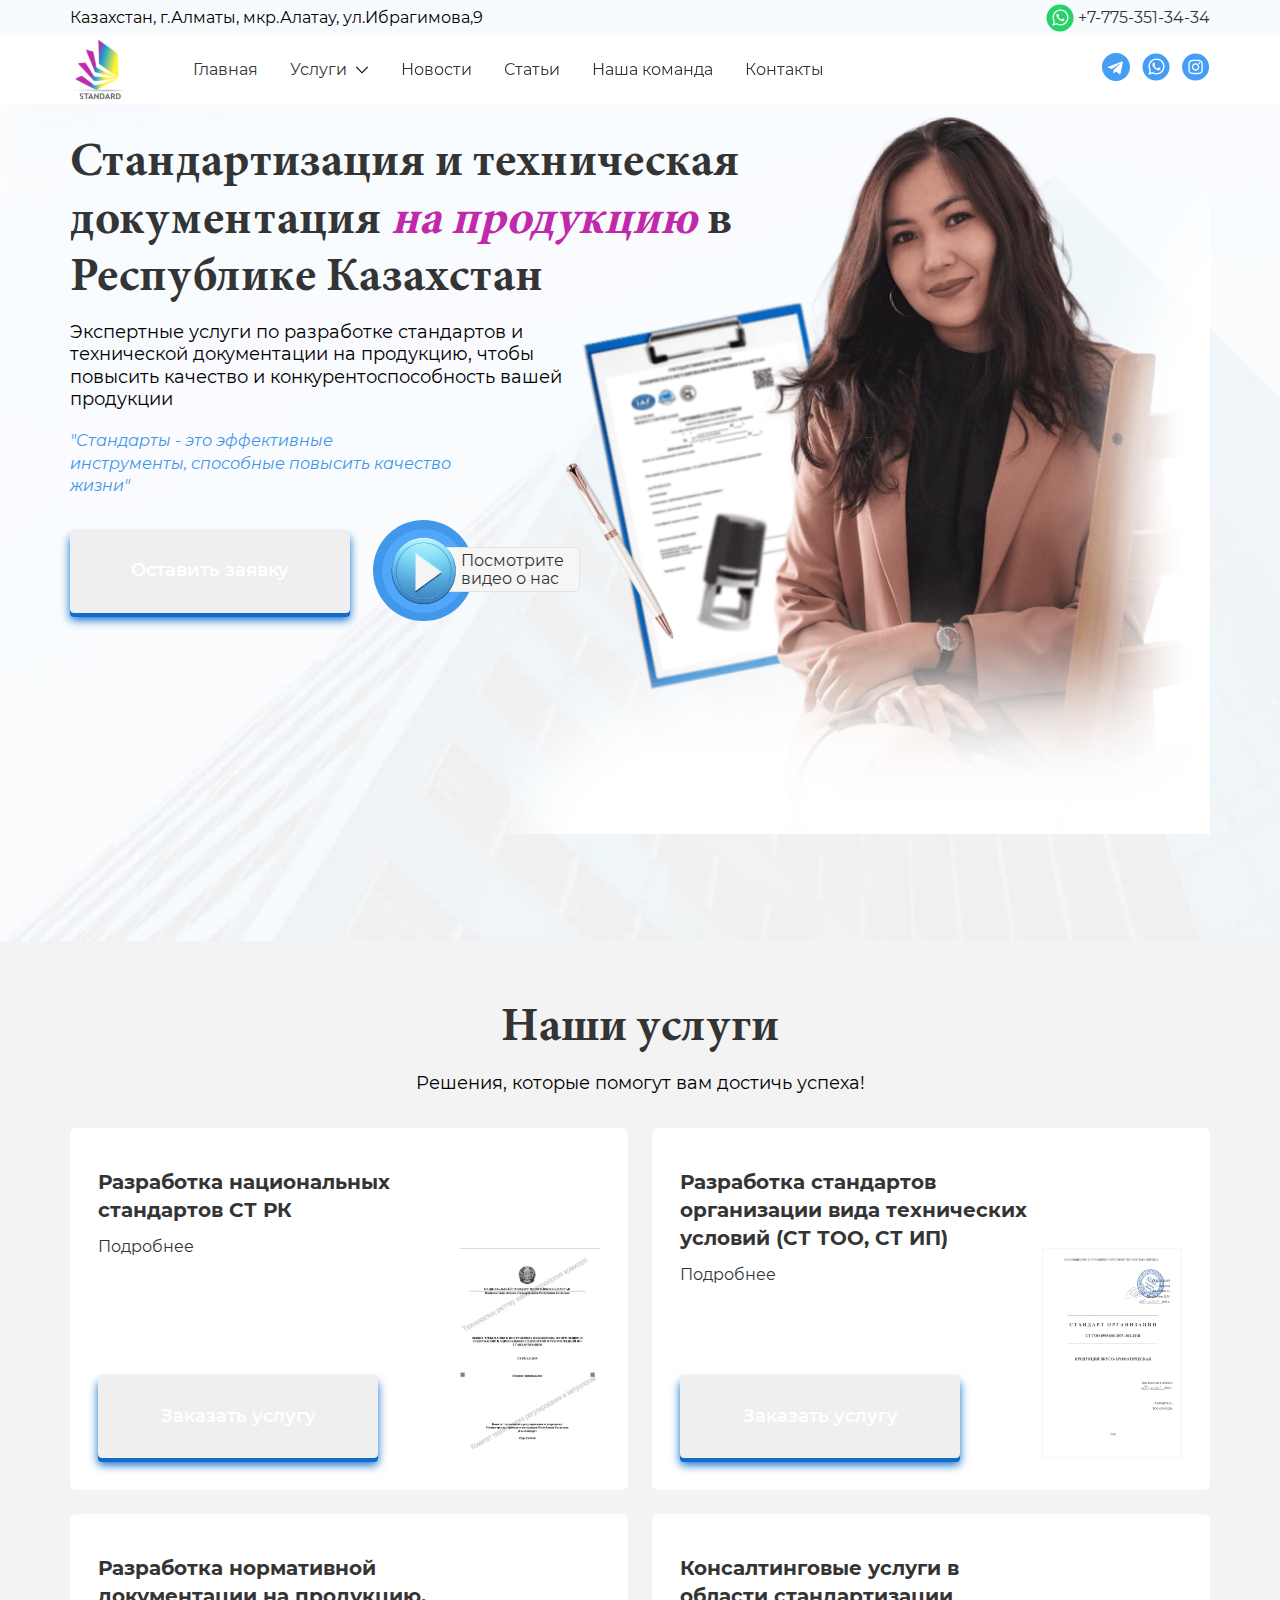
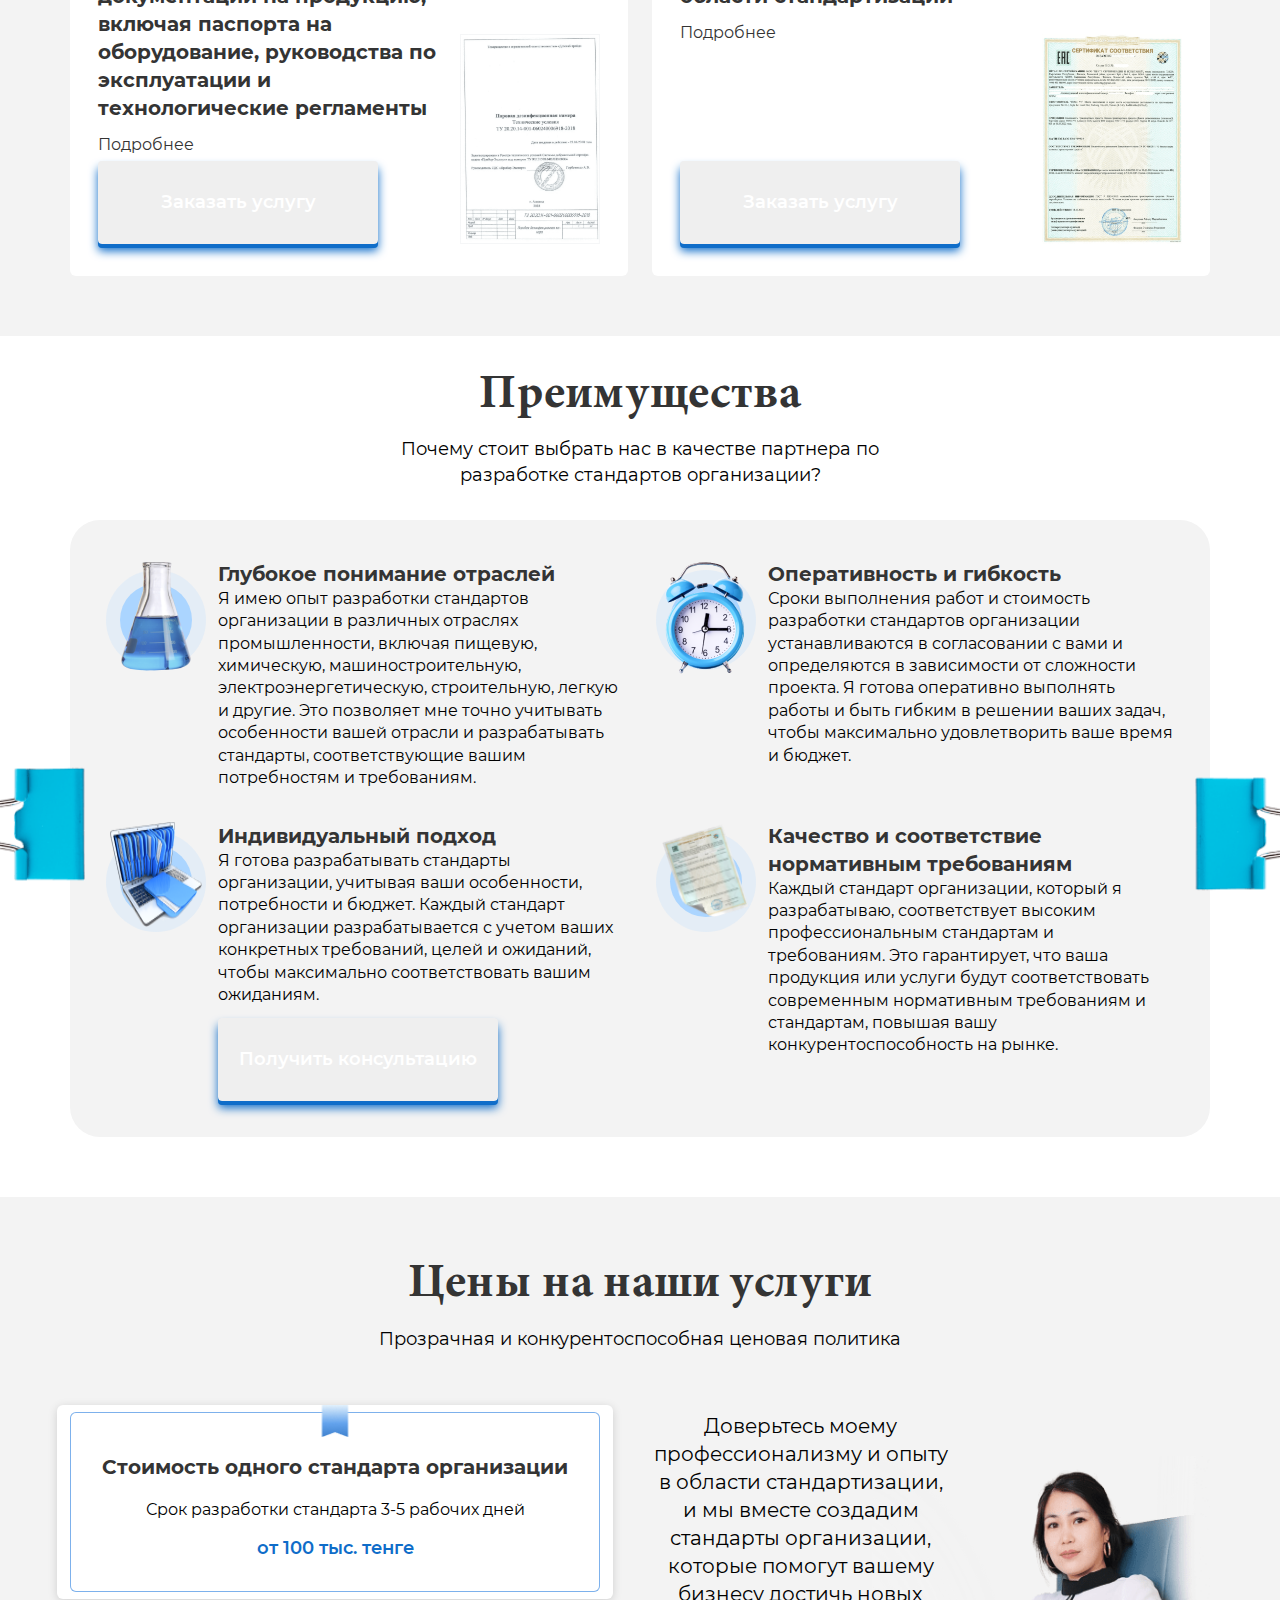
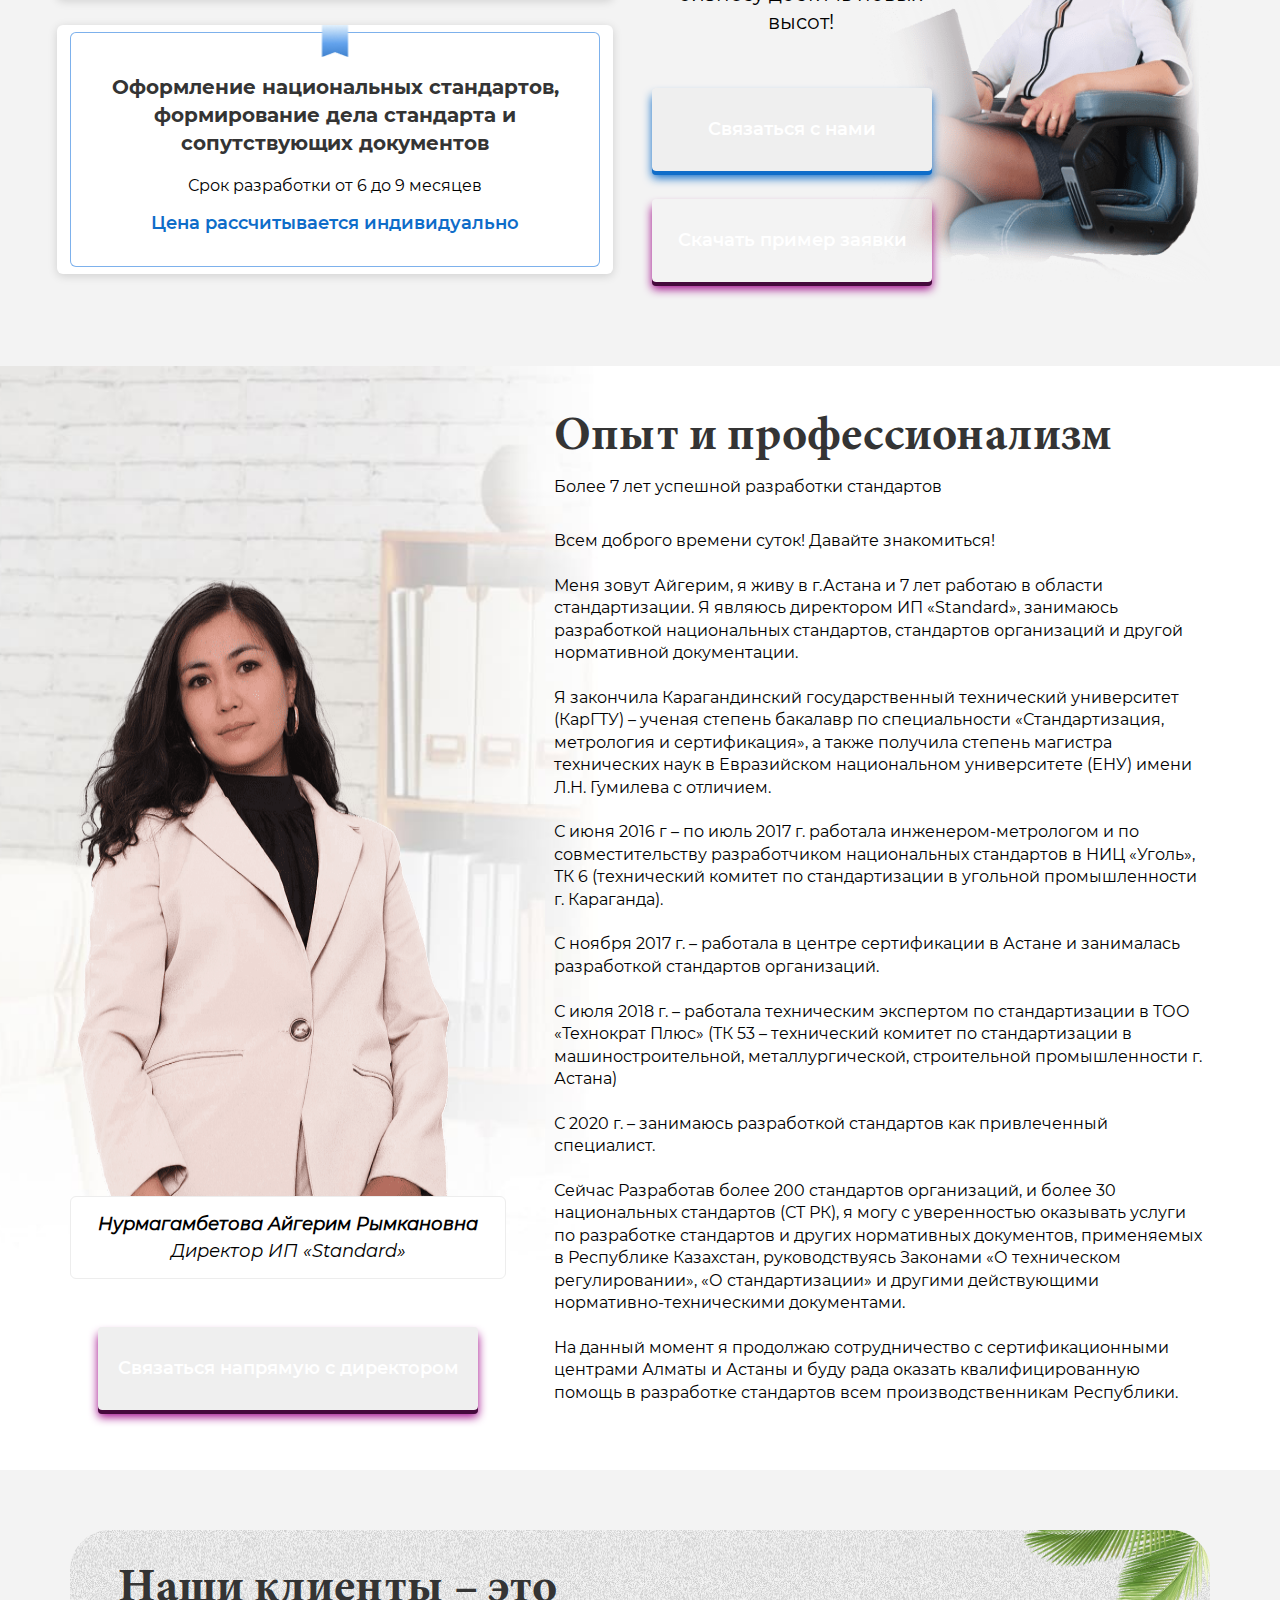
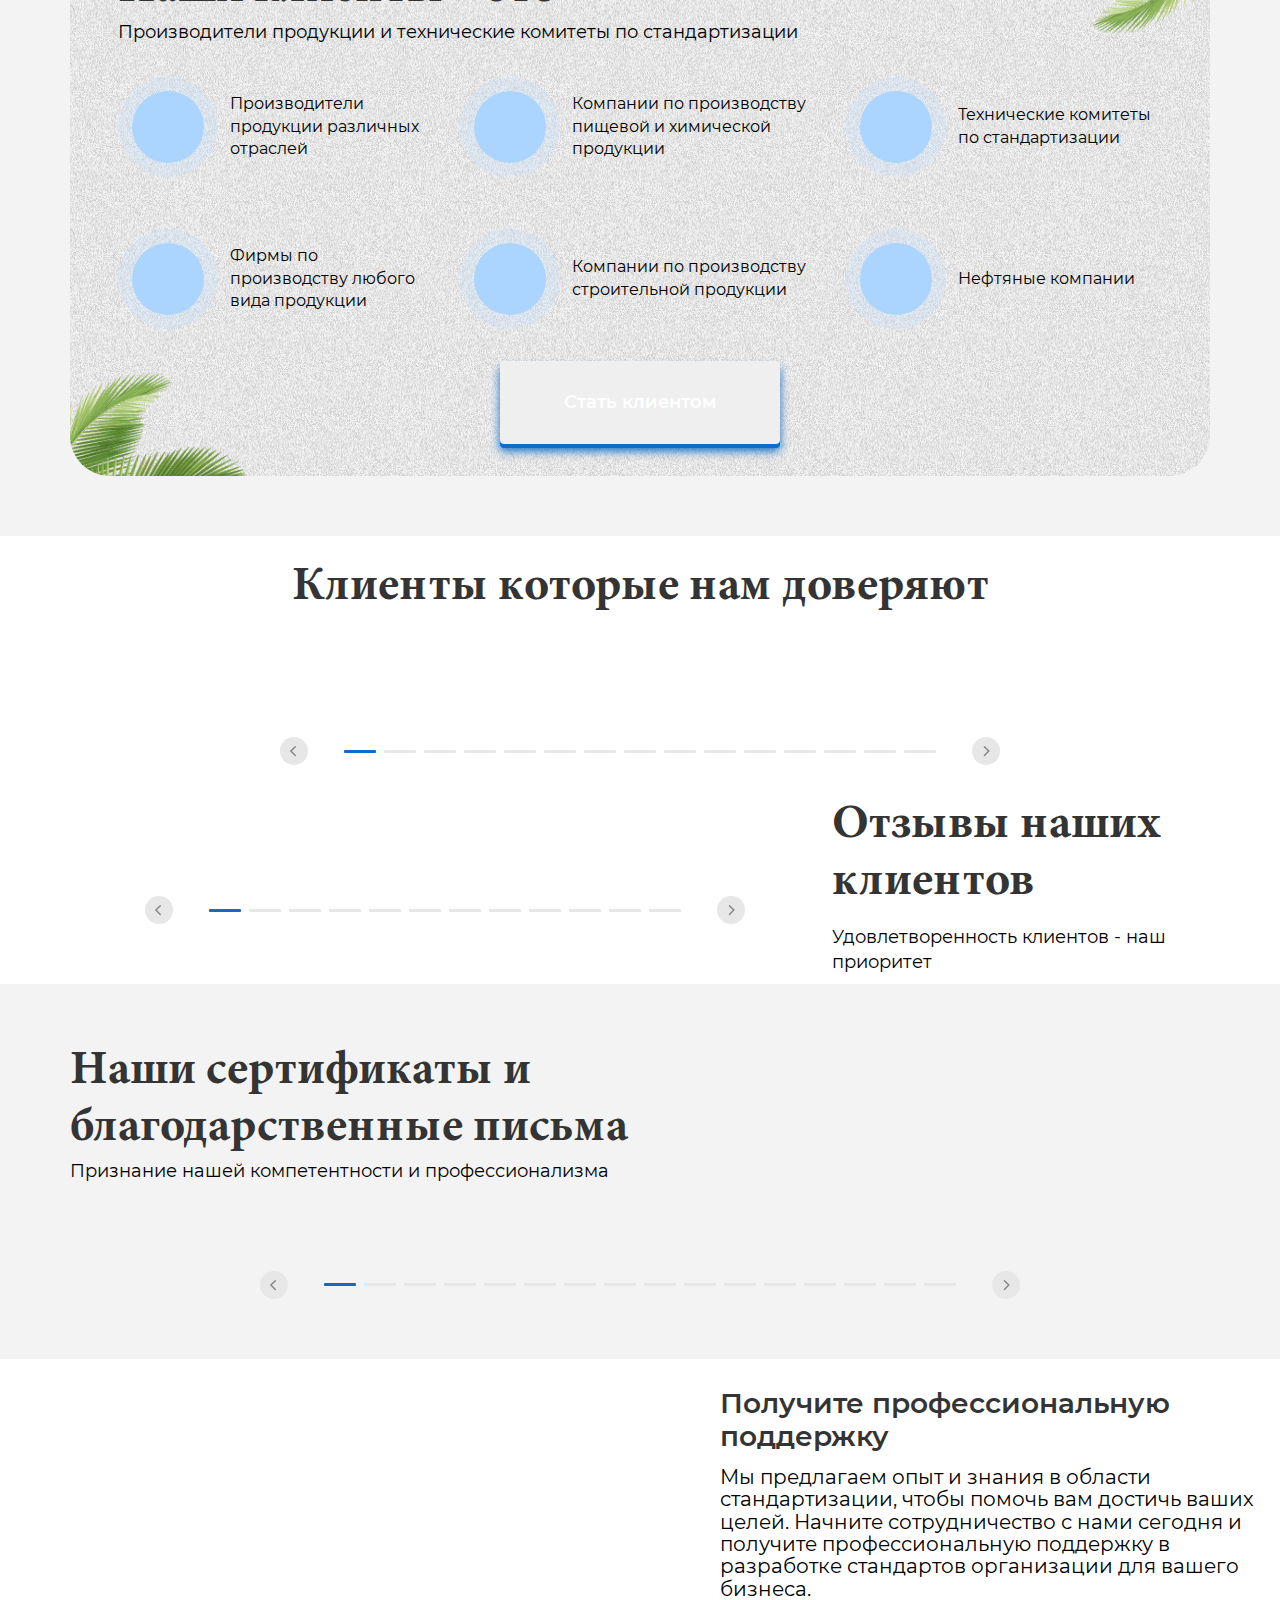
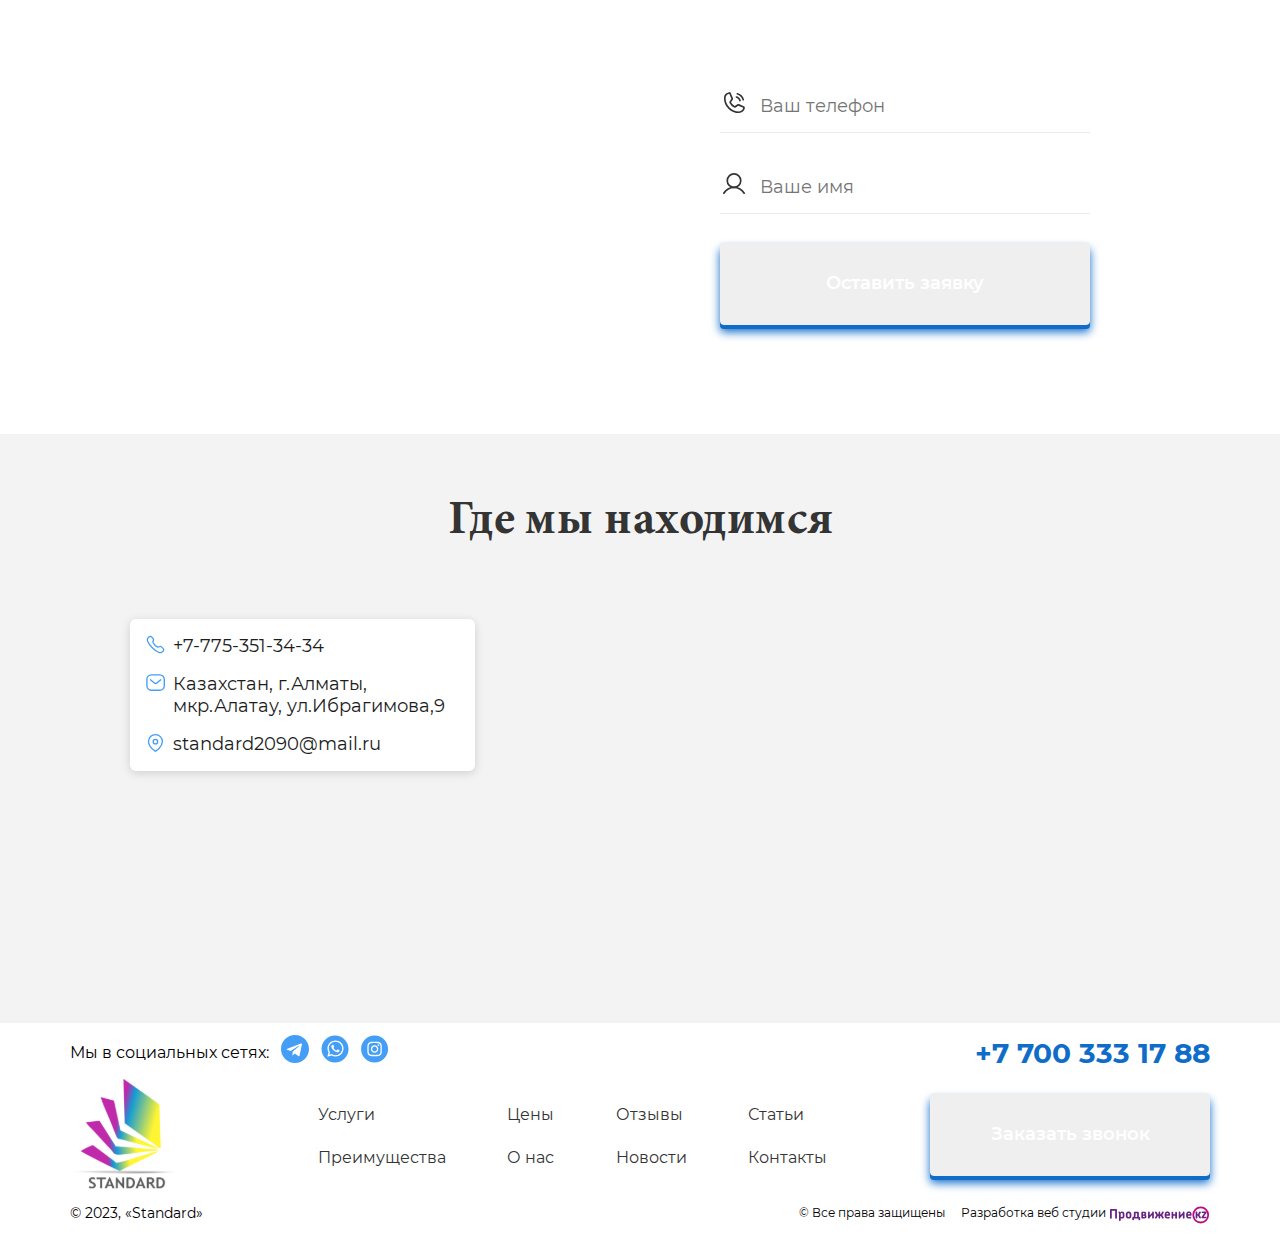
==== commit de461b31: "fix" ====
--- a/index.html
+++ b/index.html
@@ -40,6 +40,7 @@
                             <div class="header__popup">
                                 <nav class="header__menu">
                                     <ul class="header__list">
+                                        <li class="header__item close-menu"><a href="./index.html">Главная</a></li>
                                         <li class="header__item">
                                             <span class="header__item-wrap">
                                                 <a href="#!">
@@ -51,36 +52,21 @@
                                             </span>
                                             <div class="header__item-list-wrap">
                                                 <ul class="header__item-list">
-                                                    <li class="header__item-list-item close-menu"><a href="#!">
-                                                            Разработка
-                                                            национальных
-                                                            стандартов CТ РК</a>
-                                                    </li>
-                                                    <li class="header__item-list-item close-menu"><a href="#!">
-                                                            Разработка
-                                                            стандартов
-                                                            организации
-                                                            (технические условия) (СТ ТОО, СТ ИП) (ТУ)</a></li>
-                                                    <li class="header__item-list-item close-menu"><a href="#!">
-                                                            Консалтинг по
-                                                            стандартизации</a></li>
-                                                    <li class="header__item-list-item close-menu"><a href="#!">
-                                                            Разработка
-                                                            нормативных
-                                                            технических
-                                                            документов: технологических регламентов, методик поверки,
-                                                            паспортов
-                                                            на
-                                                            оборудование, руководств по эксплуатации</a></li>
-                                                </ul>
+                                                    <li class="header__item-list-item close-menu"><a
+                                                            href="./page/ntd.html">Разработка НТД</a></li>
+                                                    <li class="header__item-list-item close-menu"><a
+                                                            href="./page/standard.html">Стандарты</a></li>
+                                                    <li class="header__item-list-item close-menu"><a
+                                                            href="./page/development.html">Разработка</a></li>
+                                                    <li class="header__item-list-item close-menu"><a
+                                                            href="./page/consulting.html">Консултинг</a></li>
                                             </div>
                                         </li>
-                                        <li class="header__item close-menu"><a href="#advantage">Преимущества</a></li>
-                                        <li class="header__item close-menu"><a href="#price">Цены</a></li>
-                                        <li class="header__item close-menu"><a href="#about">О нас</a></li>
-                                        <li class="header__item close-menu"><a href="#review">Отзывы</a></li>
                                         <li class="header__item close-menu"><a href="./page/news.html">Новости</a></li>
                                         <li class="header__item close-menu"><a href="./page/article.html">Статьи</a>
+                                        </li>
+                                        <li class="header__item close-menu"><a href="./page/team.html">Наша команда</a>
+                                        </li>
                                         </li>
                                         <li class="header__item close-menu"><a href="./page/contact.html">Контакты</a>
                                         </li>
@@ -141,7 +127,7 @@
                                 </svg>
                             </button>
                             <div class="header__main-popup">
-                                <address class="map__contact">
+                                <address class="map__contact header__contact-address">
                                     <div class="map__contact-item">
                                         <svg class="icon">
                                             <use xlink:href="./assets/icon/sprite.svg#icon-call"></use>
--- a/assets/css/style.min.css
+++ b/assets/css/style.min.css
@@ -1 +1 @@
-@font-face{font-family:"Minion Pro";src:local("Minion Pro Bold It"),local("Minion-Pro-Bold-It"),url("./../fonts/minion/MinionPro-BoldIt.woff2") format("woff2"),url("./../fonts/minion/MinionPro-BoldIt.woff") format("woff"),url("./../fonts/minion/MinionPro-BoldIt.ttf") format("truetype");font-weight:700;font-style:normal}@font-face{font-family:"Minion Pro";src:local("Minion Pro Bold"),local("Minion-Pro-Bold"),url("./../fonts/minion/MinionPro-Bold.woff2") format("woff2"),url("./../fonts/minion/MinionPro-Bold.woff") format("woff"),url("./../fonts/minion/MinionPro-Bold.ttf") format("truetype");font-weight:700;font-style:normal}@font-face{font-family:"Montserrat";src:local("Montserrat Regular"),local("Montserrat-Regular"),url("./../fonts/montserrat/Montserrat-Regular.woff2") format("woff2"),url("./../fonts/montserrat/Montserrat-Regular.woff") format("woff"),url("./../fonts/montserrat/Montserrat-Regular.ttf") format("truetype");font-weight:400;font-style:normal}@font-face{font-family:"Montserrat";src:local("Montserrat Semi Bold"),local("Montserrat-Semi-Bold"),url("./../fonts/montserrat/Montserrat-SemiBold.woff2") format("woff2"),url("./../fonts/montserrat/Montserrat-SemiBold.woff") format("woff"),url("./../fonts/montserrat/Montserrat-SemiBold.ttf") format("truetype");font-weight:600;font-style:normal}@font-face{font-family:"Montserrat";src:local("Montserrat Italic"),local("Montserrat-Italic"),url("./../fonts/montserrat/Montserrat-Italic.woff2") format("woff2"),url("./../fonts/montserrat/Montserrat-Italic.woff") format("woff"),url("./../fonts/montserrat/Montserrat-Italic.ttf") format("truetype");font-weight:normal;font-style:italic}@font-face{font-family:"Montserrat";src:local("Montserrat Bold"),local("Montserrat-Bold"),url("./../fonts/montserrat/Montserrat-Bold.woff2") format("woff2"),url("./../fonts/montserrat/Montserrat-Bold.woff") format("woff"),url("./../fonts/montserrat/Montserrat-Bold.ttf") format("truetype");font-weight:700;font-style:normal}*{padding:0;margin:0;border:0}*,*:before,*:after{box-sizing:border-box}:focus,:active{outline:none}a:focus,a:active{outline:none}a{color:#343434}nav,footer,header,aside{display:block}html,body{height:100%;width:100%;line-height:1.4em;font-size:16px;font-family:"Montserrat";-ms-text-size-adjust:100%;-moz-text-size-adjust:100%;-webkit-text-size-adjust:100%}input,button,textarea{font-family:inherit}input::-ms-clear{display:none}button{cursor:pointer}button::-moz-focus-inner{padding:0;border:0}a,a:visited{text-decoration:none}a:hover{text-decoration:none}ul li{list-style:none}img{vertical-align:top}h1,h2,h3,h4,h5,h6{font-size:inherit;font-weight:700;line-height:1.2em;color:#343434}h1,h2{font-family:"Minion Pro";font-size:48px}h3{font-family:"Montserrat";font-size:20px;line-height:1.4em}.container{max-width:1180px;padding:0 20px;width:100%;margin:0 auto}.wrapper{display:flex;flex-direction:column;height:100%}.header{flex:0 0 auto}.main{padding-top:104px;flex:1 0 auto}.footer{flex:0 0 auto}body.body-lock{overflow:hidden}body.body-lock::before{content:"";position:fixed;display:block;top:0px;left:0px;width:100vw;height:100vh;background:rgba(0,0,0,.56);z-index:4}.icon{width:28px;height:28px}.button{position:relative;width:280px;height:83px;border-radius:4px;transition:.3s;font-weight:600;font-size:18px;line-height:130%;color:#fff}.button::before{content:"";position:absolute;bottom:0;right:0;width:100%;height:100%;border-radius:4px}.button::after{content:"";position:absolute;bottom:0;right:0;width:100%;height:100%;border-radius:4px}.button-blue{animation:animationButtonBlue 2s ease-in-out infinite}@keyframes animationButtonBlue{0%{background-color:#9ed0ff;box-shadow:0px -40px 50px 0px #3c8cda inset}50%{background-color:#afd6fa;box-shadow:0px -50px 40px 0px #2876c3 inset}100%{background-color:#9ed0ff;box-shadow:0px -40px 50px 0px #3c8cda inset}}.button-blue::before{box-shadow:0px 7px 10px 0px #0f6dc9}.button-blue::after{box-shadow:0px 4px 0px 0px #0f6dc9}.button-blue:hover{box-shadow:0px 50px 50px 0px #1567b7 inset !important;background:#4197ec !important}.button-pink{animation:animationButtonPink 2s ease-in-out infinite}@keyframes animationButtonPink{0%{background-color:#ee60d9;box-shadow:0px -50px 50px 0px #7b176c inset}50%{background-color:#d46bc4;box-shadow:0px -50px 50px 0px #5f1b55 inset}100%{background-color:#ee60d9;box-shadow:0px -50px 50px 0px #7b176c inset}}.button-pink::before{box-shadow:0px 7px 10px 0px #9f0789}.button-pink::after{box-shadow:0px 4px 0px 0px #45093c}.button-pink:hover{box-shadow:0px 50px 50px 0px #ad0995 inset;background:#bd1ba5}.title__wrapper{text-align:center}.title__wrapper p{width:525px;margin:0 auto;font-size:18px;line-height:140%;margin-top:12px}.swiper-slide img{width:100%;-o-object-fit:contain;object-fit:contain}.slide__control{display:flex;align-items:center;justify-content:center;margin:0 auto;margin-top:24px}.slide-prev,.slide-next{background-color:rgba(0,0,0,0);fill:#e7e7e7;width:28px;height:28px}.slide-prev svg,.slide-next svg{width:100%;height:100%}.slide-pagination-wrap{display:flex;transform:translateY(-3px)}.slide-pagination{margin:0 32px}.slide-pagination .swiper-pagination-bullet{width:32px;height:3px;background:#e7e7e7;border-radius:1px;opacity:1}.slide-pagination .swiper-pagination-bullet-active{background:#0f6dc9}.page__path-list{display:flex;flex-wrap:wrap;padding-top:8px}.page__path-item{display:flex;padding-right:4px;font-size:12px;line-height:130%}.page__path-item::after{content:"-";display:block;margin-left:4px}.page__path-item:last-child:after{content:"";display:none;margin:0}.page__pagination{padding:6px 0;margin-top:20px;display:flex;align-items:center;justify-content:center;background-color:#fff}.page__pagination .icon{fill:rgba(0,0,0,0)}.page__pagination button{background:rgba(0,0,0,0)}.page__pagination-arrow-left{display:flex}.page__pagination-arrow-left .icon:first-child{margin-right:8px}.page__pagination-number{display:flex;align-items:center;max-width:280px;padding:0 12px}.page__pagination-number button{padding:0 16px}.page__pagination-number span{margin-left:16px}.page__pagination-number .active{border:1px solid #343434;border-radius:2px;padding-top:8px;padding-bottom:8px}.page__pagination-arrow-right{display:flex;align-items:center}.page__pagination-arrow-right .icon:first-child{margin-right:8px}.page__pagination-arrow-right .icon{transform:rotate(180deg)}.to-top.active{display:flex !important;animation:animToTop .3s forwards}.to-top{position:fixed;display:none;justify-content:center;align-items:center;right:50px;bottom:50px;width:60px;height:60px;border:1px solid #fff;background:#4095e8;border-radius:50%;z-index:3;cursor:pointer;opacity:0}.to-top button{background-color:rgba(0,0,0,0)}.to-top-decor{display:block;width:10px;height:10px;border-bottom:1px solid #fff;border-right:1px solid #fff;transform:rotate(224deg);animation:animateToTop 2s infinite}.to-top-decor:nth-child(2){animation-delay:-0.2s}.to-top-decor:nth-child(3){animation-delay:-0.4s}@keyframes animateToTop{0%{opacity:0;transform:rotate(224deg) translate(-5px, -5px)}50%{opacity:1}100%{opacity:0;transform:rotate(224deg) translate(5px, 5px)}}@keyframes animToTop{0%{opacity:0}100%{opacity:1}}.decor-item{overflow:hidden;height:auto}.decor-item{position:absolute;display:block}.decor-item img{transform:translateX(150%);-o-object-fit:contain;object-fit:contain;transition:.3s;width:100%;height:auto}.decor-item.active img{animation:decorAnim-right .7s ease-in-out forwards .1s}.decor-item.decor-item-left.active{animation:decorAnim-left .7s ease-in-out forwards .1s}@keyframes decorAnim-right{0%{transform:translateX(150%)}100%{transform:translateX(0)}}@keyframes decorAnim-left{0%{transform:translateX(-150%)}100%{transform:translateX(0)}}.image-ripple{position:relative;display:block;display:flex;min-width:100px;min-height:100px;justify-content:center;align-items:center}.image-ripple img{position:relative;z-index:2}.image-ripple::before{content:"";position:absolute;display:block;left:14.06px;top:14.06px;width:71.88px;height:71.88px;background:#abd5ff;border-radius:50%;z-index:1;animation:imageRippleAnim 1s ease-in-out infinite}.image-ripple::after{content:"";position:absolute;display:block;width:100px;height:100px;left:0px;top:0px;background:rgba(199,226,253,.34);border-radius:50%;animation:imageRippleAnimTwo 1s ease-in-out infinite}@keyframes imageRippleAnim{0%{transform:scale(1.1)}60%{transform:scale(1.15)}100%{transform:scale(1.1)}}@keyframes imageRippleAnimTwo{0%{transform:scale(1);opacity:1}100%{transform:scale(1.3);opacity:.1}}@keyframes animVisibleTop{0%{transform:translateY(100%);opacity:0}100%{transform:translateY(0);opacity:1}}@keyframes animVisibleLeft{0%{transform:translateX(-100%);opacity:0}100%{transform:translateY(0);opacity:1}}@media(max-width: 768px){h1,h2{font-size:9vw}h3{font-size:5.556vw;line-height:1.4em}html,body{font-size:4.444vw}.container{padding:0 5vw}.icon{width:7.778vw;height:7.778vw}.main{padding-top:19.722vw}.page__path-list{padding-top:2.222vw}.page__path-item{padding-right:1.111vw;font-size:3.333vw}.page__path-item::after{margin-left:1.111vw}.page__pagination{padding:1.6665vw 0;margin-top:5.555vw;display:flex;align-items:center;justify-content:center;background-color:#fff}.page__pagination .icon{fill:rgba(0,0,0,0)}.page__pagination button{background:rgba(0,0,0,0)}.page__pagination-arrow-left{display:flex}.page__pagination-arrow-left .icon:first-child{margin-right:2.222vw}.page__pagination-number{max-width:50vw;padding:0 2.222vw}.page__pagination-number button{padding:0 2.222vw}.page__pagination-number button:nth-child(5){display:none}.page__pagination-number span{margin-left:2.222vw}.page__pagination-number .active{border-radius:.556vw;padding-top:1.111vw;padding-bottom:1.111vw}.page__pagination-arrow-right .icon:first-child{margin-right:2.222vw}.slide-pagination{margin:0 1.111vw}.slide__control{margin-top:2.222vw}.slide-prev,.slide-next{width:8.5vw;min-width:24px;height:8.5vw}.slide-pagination .swiper-pagination-bullet{width:8.889vw;height:.833vw}.title__wrapper p{width:80%;font-size:4.444vw;margin-top:2.222vw}.button{width:100%;height:23.056vw;border-radius:1.111vw;font-size:5vw}.button::before{content:"";border-radius:1.111vw}.button::after{content:"";border-radius:1.111vw}.button-blue{box-shadow:0vw -13.889vw 13.889vw 0vw #3c8cda inset}.button-blue::before{box-shadow:0vw 1.944vw 2.778vw 0vw #0f6dc9}.button-blue::after{box-shadow:0vw 1.111vw 0vw 0vw #0f6dc9}.button-blue:hover{box-shadow:0vw 13.889vw 13.889vw 0vw #1567b7 inset}.button-pink{box-shadow:0vw -13.889vw 13.889vw 0vw #7b176c inset}.button-pink::before{box-shadow:0vw 1.944vw 2.778vw 0vw #9f0789}.button-pink::after{box-shadow:0vw 1.111vw 0vw 0vw #45093c}.button-pink:hover{box-shadow:0vw 13.889vw 13.889vw 0vw #ad0995 inset}.image-ripple{min-width:27.778vw;min-height:27.778vw}.image-ripple::before{left:3.906vw;top:3.906vw;width:19.967vw;height:19.967vw}.image-ripple::after{width:27.778vw;height:27.778vw}}.header{position:fixed;width:100%;z-index:3;background-color:#fff}.header__supinfo-wrap{background:#f8fbfe}.header__supinfo{display:flex;justify-content:space-between;align-items:center;padding:4px 0;font-size:16px}.header__supinfo p{line-height:18px}.header__supinfo a{display:flex;align-items:center;line-height:20px;transition:.3}.header__supinfo .icon{fill:#25d366;margin-right:4px;transition:.3}.header__supinfo a:hover{color:#449ef6}.header__supinfo a:hover .icon{fill:#03a03d}.header__main-right{display:flex;align-items:center}.header__main{background-color:#fff;display:flex;justify-content:space-between;align-items:center;padding:4px 0}.header__main-left{display:flex;align-items:center}.header__logo{width:67px;height:60px;-o-object-fit:contain;object-fit:contain}.header__list{display:flex;justify-content:space-between;align-items:center;margin:0 -16px;margin-left:40px}.header__item{position:relative;margin:0 16px;cursor:pointer}.header__item a{transition:.3s}.header__item a:hover{color:#449ef6}.header__item-wrap{display:flex;align-items:center}.header__item-wrap .icon{display:inline-block;width:14px;margin-left:8px}.header__item-list-wrap{position:absolute;top:0;left:0;transform:scale(0);padding-top:72px;margin-top:20px;cursor:default}.header__item-list{background:#fff;width:350px;margin:-44px;border-top:4px solid #0f6dc9;box-shadow:0px 2px 15px rgba(0,0,0,.28);border-radius:0px 0px 6px 6px}.header__item-list-item{font-size:14px;line-height:1.4em;color:#343434;border-bottom:1px solid #f1f1f1;padding:8px 0;padding-left:8px;padding-right:24px}.header__item-list-item:last-child{border-bottom:none}.header__item:hover .header__item-list-wrap{animation:menuAnim .3s ease forwards}.header__item-list-wrap:hover{animation:menuAnim .3s ease forwards}@keyframes menuAnim{0%{transform:scale(0)}100%{transform:scale(1)}}.header__social{display:flex;align-items:center;margin:0 -6px}.header__social svg{margin:0 6px}.header__social .icon{fill:#449ef6;transition:.3s}.header__social .icon:hover{fill:#1f7edd}.header .menu-burger,.header__main-popup,.header__main-call,.header__social-popup,.header__address-popup{display:none}.header.hide .header__supinfo-wrap{height:0;transform:scaleY(0)}@media(max-width: 1080px){body.body-lock-menu{overflow:hidden}body.body-lock-menu .header{z-index:6}body.body-lock-menu::before{content:"";position:fixed;display:block;top:0px;left:0px;width:100vw;height:100vh;background:rgba(255,255,255,0);z-index:4}.header .menu__burger{background-color:rgba(0,0,0,0);border:none;cursor:pointer;display:flex;padding:0;z-index:5}.header .menu__burger svg{width:32px;height:32px}.header .line{fill:none;stroke:#343434;stroke-width:6;transition:stroke-dasharray 600ms cubic-bezier(0.4, 0, 0.2, 1),stroke-dashoffset 600ms cubic-bezier(0.4, 0, 0.2, 1);border-radius:5px}.header .line1{stroke-dasharray:60 207;stroke-width:6}.header .line2{stroke-dasharray:60 60;stroke-width:6}.header .line3{stroke-dasharray:60 207;stroke-width:6}.header .opened .line1{stroke-dasharray:90 207;stroke-dashoffset:-134;stroke-width:6}.header .opened .line2{stroke-dasharray:1 60;stroke-dashoffset:-30;stroke-width:6}.header .opened .line3{stroke-dasharray:90 207;stroke-dashoffset:-134;stroke-width:6}.header__main-right{display:flex;align-items:center}.header__social{margin-left:8px}.header__popup{display:none}.header__popup.active{position:absolute;display:block;top:104px;right:0;width:400px;max-height:70vh;overflow-y:auto;overflow-x:hidden;transform:translateX(100%);background-color:#fff;z-index:5;animation:menuAnim .3s ease-in-out forwards;scrollbar-width:thin;scrollbar-color:#d3d3d3 #f0f0f0}.header__popup.active .header__list,.header__popup.active .header__address-popup,.header__popup.active .header__social-popup{display:block}.header__popup::-webkit-scrollbar{width:6px;background-color:#f0f0f0}.header__popup::-webkit-scrollbar-thumb{background-color:#d3d3d3}@keyframes menuAnim{0%{transform:translateX(100%)}100%{transform:translateX(0)}}.header__list{margin:0}.header__item{padding:20px 0;padding-left:40px;padding-right:20px;margin:0}.header__social-popup{padding:20px 0;padding-left:40px;padding-right:20px}.header__social-popup .icon{margin:0 12px;fill:#449ef6}.header__address-popup{padding:20px 0;padding-left:40px;padding-right:20px}.header__item-list-wrap{position:static;transform:scale(1);height:0;overflow:hidden;padding:0px 0;margin-top:0px}.header__item:hover .header__item-list-wrap{animation:menuAnimMob .3s ease forwards}.header__item-list-wrap:hover{animation:menuAnimMob .3s ease forwards}@keyframes menuAnimMob{0%{height:0;padding:0px 0}100%{padding:20px 0;height:auto}}.header .header__item-list{background:#fff;width:100%;margin:0;border-top:none;box-shadow:none;border-radius:0}.header .header__item-list-item{display:flex;font-size:14px;line-height:1em;color:#343434;border-bottom:1px solid #f1f1f1;padding:8px 0;padding-left:16px;padding-right:24px}.header .header__item-list-item::before{content:"-";display:block;padding-right:8px}}@media(max-width: 768px){.header__main-call-wrap{position:relative}.header__main-call{display:block;fill:rgba(0,0,0,0);background-color:rgba(0,0,0,0)}.header__main-call .icon{width:8.889vw;height:8.889vw}.header__main-popup{position:absolute;display:block;transform:translateX(150%);top:13vw;right:0;width:75vw;height:auto;z-index:5;transition:.3s}.header__main-popup-social{margin-top:5.555vw}.header__main-popup-social .icon{margin:0 2.222vw;fill:#449ef6}.header__main-call:hover+.header__main-popup{transform:translateX(0)}.header .header__main-popup:hover{transform:translateX(0)}.header .header__social-popup a,.header .header__main-popup-social a{display:inline-block;height:auto}.header__main-left{order:2}.header__main-right{order:1}.header__main-call-wrap{order:3}.header__social,.header__supinfo-wrap{display:none}.header__popup.active{top:19.5vw;left:0;width:77.778vw;transform:translateX(-100%)}.header__logo{width:19.722vw;height:17.5vw}@keyframes menuAnim{0%{transform:translateX(-100%)}100%{transform:translateX(0)}}.header .menu__burger svg{width:10.889vw;height:10.889vw}.header__supinfo{padding:1.111vw 0;font-size:4.444vw}.header__supinfo p{line-height:5vw}.header__supinfo a{line-height:5.556vw}.header__supinfo .icon{margin-right:1.111vw}.header__main{padding:1.111vw 0}.header__list{margin:0 -4.444vw;margin-left:0vw}.header__item{margin:0 4.444vw}.header__item-list-wrap{padding-top:0vw;margin-top:0px}.header__item-list{width:100%;margin:-12.221vw;border-top:1.111vw solid #0f6dc9;box-shadow:0px .556vw 4.167vw rgba(0,0,0,.28);border-radius:0px 0px 1.667vw 1.667vw}.header__social{margin:0 -1.6665vw}.header__social svg{margin:0 1.6665vw}.header__item{padding:3.333vw 0;padding-left:5.555vw;padding-right:5.555vw}.header__social-popup{padding:3.333vw 0;padding-left:5.555vw;padding-right:5.555vw}.header__social-popup .icon{margin:0 2.222vw}.header__address-popup{padding:3.333vw 0;padding-left:5.555vw;padding-right:5.555vw}.header .header__item-list-item{font-size:3.5vw;padding:2.222vw 0;padding-left:2.222vw;padding-right:6.666vw}}.popup{position:fixed;display:block;top:50%;left:50%;transform:translate(-50%, -50%) scale(0);opacity:0;padding:50px 30px;z-index:-10;background-color:#fff;border:1px solid #45a1f9;border-radius:20px;box-shadow:0 0 10px #45a1f9;transition:.3s}.popup__close{position:absolute;top:25px;right:30px;width:20px;height:20px;cursor:pointer}.popup fieldset{display:flex;flex-direction:column;align-items:center}.popup legend{font-weight:500;font-size:36px;line-height:1.2em;color:#353535;margin-bottom:30px}.popup input{width:100%;padding:15px 20px;background:#f5f5f5;box-shadow:0px 4px 4px rgba(0,0,0,.25);border-radius:15px;font-size:20px;line-height:24px;color:#353535;margin-bottom:30px}.popup input::-moz-placeholder{color:#353535}.popup input::placeholder{color:#353535}.popup .button{width:285px;height:47px;padding:0;margin-top:20px}.popup.active{z-index:5;transform:translate(-50%, -50%) scale(1);opacity:1}@media(max-width: 769px){.popup{width:80vw;padding:8vw 5vw;border:.278vw solid #45a1f9;border-radius:5.556vw;box-shadow:0 0 2.778vw #45a1f9;margin:5.556vw 0;overflow-y:auto;overflow-x:hidden;max-height:80vh;height:auto}.popup__close{top:6.944vw;right:8.333vw;width:5.556vw;height:5.556vw}.popup fieldset{width:70vw}.popup legend{align-items:flex-start;font-size:6vw;line-height:1.2em;margin-bottom:5vw;width:70vw}.popup input{width:60vw;padding:4.167vw 5.556vw;box-shadow:0px 1.111vw 1.111vw rgba(0,0,0,.25);border-radius:4.167vw;font-size:4.556vw;line-height:6.667vw;margin-bottom:5vw;width:70vw}.popup .button{width:70vw;height:13.056vw;margin-top:5.556vw}}.firstscreen{padding-top:32px;background:url(./../image/home/firstscreen/bg.jpg);background-repeat:no-repeat;background-size:cover;padding-bottom:72px}.firstscreen__wrapper{position:relative}.firstscreen__info{position:relative;width:685px;z-index:1}.firstscreen__info strong{color:#c029aa;font-style:italic}.firstscreen__info p{width:530px;margin-top:12px;font-size:18px}.firstscreen__info .firstscreen__subinfo{width:383px;margin-top:20px;color:#4095e7;font-size:16px;font-style:italic}.firstscreen__button{display:flex;align-items:center;margin-top:32px}.firstscreen__play-wrap{position:relative;margin-left:40px}.firstscreen__play{display:inline-block;width:68px;height:68px;position:relative}.firstscreen__play img{position:relative;z-index:1}.firstscreen__play::before{content:"";position:absolute;display:block;top:-8px;left:-8px;width:84px;height:84px;background:#51a7fa;z-index:-1;border-radius:50%}.firstscreen__play::after{content:"";position:absolute;display:block;top:-17px;left:-17px;width:101px;height:101px;background:#4197ea;z-index:-2;border-radius:50%}.firstscreen__play-text{position:absolute;display:block;width:140px;left:50px;top:10px;background:#f6f6f6;border:1px solid #e4e4e4;border-radius:4px;padding:4px 0;padding-left:20px;padding-right:12px;font-size:16px;line-height:1.1em}.firstscreen__play-wrap .firstscreen__play::before{animation:buttonPlayAnim 1s ease-in-out infinite}.firstscreen__play-wrap .firstscreen__play::after{animation:buttonPlayAnimTwo 1s ease-in-out infinite}@keyframes buttonPlayAnim{0%{transform:scale(1)}100%{transform:scale(1.3)}}@keyframes buttonPlayAnimTwo{0%{transform:scale(1);opacity:1}100%{transform:scale(1.3);opacity:.1}}.firstscreen__image{position:absolute;right:0px;top:-100px;width:700px;height:798px;overflow:hidden}.firstscreen__image img{width:100%;height:100%;-o-object-position:100% 100%;object-position:100% 100%;-o-object-fit:cover;object-fit:cover}.firstscreen__list{display:flex;justify-content:space-between;margin:0 -20px;margin-top:60px;position:relative;z-index:1}.firstscreen__item{position:relative;margin:0 20px;background-color:#fff;border:.6px solid rgba(93,157,231,.8);border-radius:6px;width:256px;height:auto;transform:translateY(100%);opacity:0;padding-top:48px;padding-bottom:12px;text-align:center}.firstscreen__item span{top:-7px;right:50%;transform:translateX(50%);position:absolute}.firstscreen__item span::before{position:absolute;top:50%;left:50%;transform:translateX(-50%) translateY(-50%);font-size:16px;color:#fff}.firstscreen__item:nth-child(1) span::before{content:"01"}.firstscreen__item:nth-child(2) span::before{content:"02"}.firstscreen__item:nth-child(3) span::before{content:"03"}.firstscreen__item:nth-child(4) span::before{content:"04"}.firstscreen__item::before{content:"";position:absolute;display:block;top:-7px;left:-7px;z-index:-1;width:calc(100% + 12px);height:calc(100% + 12px);background:#fff;box-shadow:0px 2px 10px rgba(0,0,0,.15);border-radius:6px}.firstscreen__item::after{content:"";position:absolute;display:block;top:15px;left:0px;z-index:-2;width:100%;height:100%;background:#fff;box-shadow:0px 2px 10px rgba(0,0,0,.15);border-radius:6px;transition:.3s}.firstscreen__item:hover::after{transform:translateY(2%)}.firstscreen .firstscreen__list.anim-visible.active .firstscreen__item{animation:animVisibleTop .9s ease-in-out forwards}.firstscreen .firstscreen__list.anim-visible.active .firstscreen__item:nth-child(1){animation-delay:.5s}.firstscreen .firstscreen__list.anim-visible.active .firstscreen__item:nth-child(2){animation-delay:1s}.firstscreen .firstscreen__list.anim-visible.active .firstscreen__item:nth-child(3){animation-delay:1.5s}.firstscreen .firstscreen__list.anim-visible.active .firstscreen__item:nth-child(4){animation-delay:2s}@media(max-width: 1200px){.firstscreen__image{top:100px}.firstscreen__list{flex-wrap:wrap;margin:-16px;margin-top:40px}.firstscreen__item{width:calc(50% - 32px);margin:16px}}@media(max-width: 900px){.firstscreen__image{top:200px}}@media(max-width: 768px){.firstscreen{padding-top:7.777vw;padding-bottom:11.11vw}.firstscreen__wrapper{position:relative}.firstscreen__wrap{position:relative}.firstscreen__info{position:static;width:100%}.firstscreen__info p{width:100%;margin-top:3.333vw;font-size:5vw}.firstscreen__info .firstscreen__subinfo{width:100%;margin-top:5.555vw;font-size:4.444vw}.firstscreen__button{position:absolute;left:0;bottom:0;width:100%;display:flex;align-items:start;flex-direction:column-reverse;margin-top:8.888vw}.firstscreen__play-wrap{margin-left:16.665vw;margin-bottom:11.11vw}.firstscreen__play{width:18.889vw;height:18.889vw}.firstscreen__play img{position:relative;width:100%;height:100%;z-index:2}.firstscreen__play::before{content:"";top:-2.222vw;left:-2.222vw;width:23.333vw;height:23.333vw;z-index:1}.firstscreen__play::after{content:"";top:-4.722vw;left:-4.722vw;width:28.056vw;height:28.056vw;z-index:0}.firstscreen__play-text{width:38.889vw;left:15vw;top:4vw;border-radius:1.111vw;padding:1.111vw 0;padding-left:7.777vw;padding-right:3.333vw;font-size:4vw;z-index:1}.firstscreen__image{position:static;width:auto;height:auto}.firstscreen .firstscreen__list{margin:-5.555vw 0;margin-top:11.11vw}.firstscreen .firstscreen__item{width:74.444vw;margin:5.555vw 0;margin-left:auto;margin-right:auto}.firstscreen .firstscreen__item span{top:-2.5vw}.firstscreen .firstscreen__item span img{width:10vw;height:10vw;-o-object-fit:contain;object-fit:contain}.firstscreen .firstscreen__item span::before{font-size:4.444vw}.firstscreen__item::before{content:"";top:-1.944vw;left:-1.944vw;width:calc(100% + 3.333vw);height:calc(100% + 3.333vw);box-shadow:0px .556vw 2.778vw rgba(0,0,0,.15);border-radius:1.667vw}.firstscreen__item::after{content:"";top:4.167vw;box-shadow:0px .556vw 2.778vw rgba(0,0,0,.15);border-radius:1.667vw}}.service{position:relative;padding:60px 0;background-color:#f3f3f3}.service__list{display:flex;flex-wrap:wrap;margin:-12px;margin-top:20px}.service__item{background-color:#fff;width:calc(50% - 24px);height:362px;border-radius:6px;display:flex;justify-content:space-between;margin:12px;padding:0 28px;padding-top:40px;padding-bottom:32px;z-index:1;transition:.3s}.service__item:hover{box-shadow:0px 100px 74px -73px rgba(68,158,246,.28) inset}.service__image{display:flex;align-items:flex-end}.service__image .button{display:none}.service__image img{width:140px;height:210px}.service__left{display:flex;flex-direction:column;align-items:flex-start}.service__left h3{flex:0 0 auto}.service__left a{display:inline-block;width:auto;margin-top:12px;transition:.3s}.service__left a:hover{color:#449ef6}.service__left button{flex:0 0 auto}.service__left-link{flex:1 1 auto}.service .decor-item{right:5px;bottom:0px;width:155px;height:160px}@media(max-width: 1200px){.service__item{display:flex;flex-direction:column;height:auto}.service__item .button{display:none}.service__left{height:100%}.service__image{display:flex;flex-direction:column}.service__image .button{display:block;margin-top:12px}}@media(max-width: 768px){.service{padding:7.777vw 0}.service__list{margin:0vw;margin:-3.333vw 0;margin-top:5.555vw}.service__item{width:100%;height:auto;border-radius:1.667vw;margin:0vw;margin:3.333vw 0;padding:0 7.777vw;padding-top:7.777vw;padding-bottom:7.777vw}.service__image img{margin-top:3.333vw;width:100%;height:auto}.service__image .button{margin-top:3.333vw}.service__left h3{font-size:4.4vw}.service__left a{margin-top:3.333vw}.service .decor-item{right:1.389vw;bottom:0vw;width:43.056vw;height:44.444vw}}.advantage{padding-top:32px;padding-bottom:60px;overflow:hidden}.advantage__wrap{position:relative;background-color:#f3f3f3;border-radius:30px;padding:0 36px;padding-top:40px;padding-bottom:36px;margin-top:32px}.advantage__wrap::before{content:"";position:absolute;display:block;top:50%;left:0;transform:translateY(-50%) translateX(-93%);width:216.28px;height:123.02px;background:url(./../image/decor/clothespin.png);background-repeat:no-repeat;background-size:contain}.advantage__wrap::after{content:"";position:absolute;display:block;top:50%;right:0;transform:translateY(-50%) translateX(93%) rotate(180deg);width:216.28px;height:123.02px;background:url(./../image/decor/clothespin.png);background-repeat:no-repeat;background-size:contain}.advantage__container{display:flex;flex-wrap:wrap;margin:-16px}.advantage__item{display:flex;align-items:flex-start;width:calc(50% - 32px);margin:16px}.advantage__info{margin-left:12px}.advantage__info .button{margin-top:12px}.advantage .image-ripple::before{top:24.06px}.advantage .image-ripple::after{top:10px}@media(max-width: 1080px){.advantage__container{flex-direction:column}.advantage__item{width:100%}.advantage__wrap::before{content:"";display:none}.advantage__wrap::after{content:"";display:none}}@media(max-width: 767.999px){.advantage{padding-top:7.777vw;padding-bottom:7.777vw}.advantage__wrap{border-radius:8.333vw;padding:0 6.666vw;padding-top:7.777vw;padding-bottom:7.777vw;margin-top:7.777vw}.advantage__container{margin:0;margin:-4.444vw 0}.advantage__item{display:flex;flex-direction:column;margin:0;margin:4.444vw 0}.advantage__item img{width:20vw;height:auto}.advantage__info{width:auto;margin:0;margin-top:3.333vw}.advantage__info .button{margin-top:3.333vw}.advantage .image-ripple::before{top:6.683vw}.advantage .image-ripple::after{top:2.778vw}}.price{position:relative;padding-top:60px;padding-bottom:84px;background-color:#f3f3f3}.price__wrapper{position:relative}.price__wrap{display:flex;margin-top:60px}.price__button-wrap{display:none}.price__list{margin:0 -20px;position:relative;z-index:1}.price__item{position:relative;background-color:#fff;border:.6px solid rgba(93,157,231,.8);border-radius:6px;width:530px;padding-top:40px;padding-bottom:32px;margin:0 20px;text-align:center}.price__item p{margin-top:20px;line-height:1.1em}.price__item:last-child{margin-top:40px}.price__item::before{content:"";position:absolute;display:block;top:-8px;left:-14px;z-index:-1;width:calc(100% + 28px);height:calc(100% + 16px);background:#fff;box-shadow:0px 2px 10px rgba(0,0,0,.15);border-radius:6px}.price__item::after{content:"";position:absolute;display:block;top:-8px;left:50%;transform:translateX(-50%);width:27px;height:33px;background:url(./../image/home/flag.png);background-repeat:no-repeat;background-size:contain}.price__item-subinfo{font-weight:600;font-size:18px;line-height:1em;color:#0f6dc9}.price__right{margin-left:52px;z-index:1}.price__right a{display:flex;justify-content:center;align-items:center}.price__right p{width:297px;font-size:20px;line-height:140%;text-align:center}.price__right .button-blue{margin-top:52px}.price__right .button-pink{margin-top:28px}.price__image{position:absolute;right:0;bottom:0;width:338px;height:426px}.price .decor-item{top:-90px;left:0px;width:300px;height:406px}@media(max-width: 1024px){.price__right{display:flex;flex-wrap:wrap;align-items:center}.price__right p{width:100%}.price__right .button-blue,.price__right .button-pink{display:none}.price__wrap{flex-direction:column-reverse;align-items:center;margin-top:12px}.price__list{display:flex;width:100%;margin:0 -28px;margin-top:28px}.price__item{width:calc(50% - 24px);margin:0 28px}.price__item:last-child{margin-top:0px}.price__button-wrap{z-index:1;display:flex;margin-top:28px}.price__button-wrap a{display:flex;justify-content:center;align-items:center;margin-left:12px}.price__image{display:none}}@media(max-width: 768px){.price{padding-top:7.777vw;padding-bottom:11.11vw}.price__wrap{margin-top:2.222vw}.price__list{flex-direction:column;align-items:center;margin:-4.444vw 0;margin-top:0vw}.price__item{border:.167vw solid rgba(93,157,231,.8);border-radius:1.667vw;width:90%;margin:4.444vw 0}.price__item p{margin-top:5.555vw;line-height:1.1em}.price .price__button-wrap{margin-top:7.777vw;flex-direction:column}.price .price__button-wrap a{margin:0;margin-top:4.444vw;padding:0 8px}.price__item:last-child{margin-top:5.555vw}.price__item::before{content:"";top:-2.222vw;left:-3.889vw;z-index:-1;width:calc(100% + 7.778vw);height:calc(100% + 4.444vw);box-shadow:0vw .556vw 2.778vw rgba(0,0,0,.15);border-radius:1.667vw}.price__item::after{content:"";top:-2.222vw;left:50%;transform:translateX(-50%);width:7.5vw;height:9.167vw}.price__item-subinfo{font-weight:600;font-size:5vw;line-height:1em}.price__right{margin-left:0vw}.price__right p{width:82.5vw;font-size:3.556vw;line-height:140%}.price__right .button-blue{margin-top:14.443vw}.price__right .button-pink{margin-top:7.777vw}.price__image{width:93.889vw;height:118.333vw}.price .decor-item{display:none}}.experience{position:relative}.experience__wrapper{padding-top:44px;padding-bottom:60px;display:flex}.experience__director{position:relative;z-index:1;text-align:center;margin-right:48px}.experience__director .button{width:380px;margin-top:48px}.experience__director img{width:436px;height:618px;margin-top:168px}.experience .experience__info-wrap{display:flex;flex-direction:column;background:#fff;border:1px solid #ededed;border-radius:6px;padding:16px 0;padding-left:20px;padding-right:20px}.experience__name{display:inline-block;font-style:italic;font-weight:600;font-size:18px}.experience__subinfo{display:inline-block;font-style:italic;font-size:18px;margin-top:4px}.experience__info{position:relative;z-index:1}.experience p{display:inline-block;margin-top:32px}.experience__info-subtitle{display:inline-block;margin-top:8px}.experience::before{content:"";position:absolute;display:block;top:0;left:0px;width:47%;height:100%;background:url(./../image/home/experience/bg.jpg);background-repeat:no-repeat;background-size:cover;background-position:100% 100%}@media(max-width: 1080px){.experience__wrapper{flex-direction:column-reverse}.experience__director{display:flex;flex-direction:column;align-items:center;margin:0;margin-top:12px}.experience__director img{margin:0}.experience__director .button{margin-top:28px}.experience__info{margin-top:0px}}@media(max-width: 768px){.experience__wrapper{flex-direction:column-reverse;margin:0;padding-top:7.777vw;padding-bottom:8.888vw}.experience__director{margin:0;margin-top:3.333vw}.experience__director .button{width:100%;font-size:3.5vw;margin-top:7.777vw}.experience__director img{width:100%;height:134vw;-o-object-fit:cover;object-fit:cover;-o-object-position:0 0;object-position:0 0;margin-top:0vw}.experience .experience__info-wrap{border-radius:1.667vw;padding:4.444vw 0;padding-left:5.555vw;padding-right:5.555vw}.experience__name{margin-top:4.444vw;font-size:5vw}.experience__info{margin-top:7.777vw}.experience__subinfo{font-size:5vw;margin-top:1.111vw}.experience p{margin-top:8.888vw}.experience__info-subtitle{margin-top:4.444vw}}.client{padding:60px 0;background-color:#f3f3f3}.client .title__wrapper{text-align:start;position:relative;z-index:1}.client .title__wrapper p{margin:0;width:100%}.client__wrapper{position:relative;border-radius:40px;background:url(./../image/home/client/bg.jpg);background-repeat:no-repeat;background-size:cover;background-size:100% 100%;padding:32px 0;padding-left:48px;padding-right:48px;overflow:hidden}.client__wrapper::before{content:"";position:absolute;display:block;right:-10px;top:-30px;width:233px;height:140px;background:url(./../image/home/client/bg-1.png);background-repeat:no-repeat;background-size:contain;background-position:100% 0%;animation:clientDecorAnim 5s ease-in-out infinite}.client__wrapper::after{content:"";position:absolute;display:block;left:-10px;bottom:-30px;width:230px;height:140px;background:url(./../image/home/client/bg-2.png);background-repeat:no-repeat;background-size:contain;background-position:0 100%;animation:clientDecorAnimAfter 5s ease-in-out infinite}@keyframes clientDecorAnim{0%{transform:rotate(-10deg) translateY(20px)}50%{transform:rotate(10deg) translateY(0px)}100%{transform:rotate(-10deg) translateY(20px)}}@keyframes clientDecorAnimAfter{0%{transform:rotate(-5deg) translateY(-20px)}50%{transform:rotate(5deg) translateY(0px)}100%{transform:rotate(-5deg) translateY(-20px)}}.client__list{position:relative;z-index:1;display:flex;flex-wrap:wrap;margin:6px 0;margin-left:-16px;margin-right:-16px}.client__item{display:flex;align-items:center;margin:26px 0;margin-left:16px;margin-right:16px}.client__item p{margin-left:12px}.client__item img{-o-object-fit:contain;object-fit:contain}.client__item:nth-child(1){width:calc(32% - 34px)}.client__item:nth-child(2){width:calc(36% - 34px)}.client__item:nth-child(3){width:calc(32% - 34px)}.client__item:nth-child(4){width:calc(32% - 34px)}.client__item:nth-child(5){width:calc(36% - 34px)}.client__item:nth-child(6){width:calc(32% - 34px)}.client .button__wrapper{position:relative;z-index:1;width:100%;text-align:center}@media(max-width: 1024px){.client__item{width:calc(50% - 34px) !important}.client__item p{margin-left:12px}}@media(max-width: 768px){.client{padding:7.777vw 0}.client__wrapper{border-radius:7vw;padding:6.666vw 0;padding-left:4.444vw;padding-right:4.444vw}.client__wrapper::before{content:"";width:64.722vw;height:38.889vw}.client__wrapper::after{content:"";width:63.889vw;height:38.889vw}.client__list{margin:0;margin:1.6665vw 0}.client__item{width:100% !important;margin:0;margin:7.2215vw 0}.client__item p{margin-left:3.333vw}.client__item img{width:19.444vw;height:19.444vw}}.trust{padding:24px 0}.trust__slider{margin-top:24px;position:relative}.trust .swiper-wrapper{display:flex;align-items:center}@media(max-width: 768px){.trust{padding:6.666vw 0}.trust__slider{margin-top:6.666vw}}.review{padding:60px 0}.review__wrapper{position:relative;display:flex}.review .title__wrapper{text-align:start;position:absolute;top:50%;transform:translateY(-50%);width:340px;margin-left:12px}.review .title__wrapper p{width:340px}.review__image{width:750px}@media(max-width: 1200px){.review{padding:60px 0}.review__wrapper{position:relative;display:flex;flex-direction:column-reverse}.review .title__wrapper{text-align:center;position:static;transform:translateY(0);width:80%;margin:0 auto}.review .title__wrapper p{width:500px}.review__image{width:100%;margin-top:16px}}@media(max-width: 768px){.review{padding:7.777vw 0}.review .title__wrapper{width:100%}.review .title__wrapper p{width:100%}.review__image{margin-top:4.444vw}}.letter{position:relative;padding:60px 0;background-color:#f3f3f3}.letter .title__wrapper{text-align:start;width:600px}.letter .title__wrapper p{width:100%;margin:0}.letter .letter__image{margin-top:40px}.letter .decor-item{top:-150px;right:0px;width:335px;height:296px}@media(max-width: 1200px){.letter::before{display:none}}@media(max-width: 768px){.letter{padding:7.777vw 0}.letter .title__wrapper{width:100%}.letter .title__wrapper p{margin-top:4.444vw}.letter .letter__image{margin-top:16px}.letter .decor-item{display:none}.letter__image{margin-top:4.444vw}}.feedback{position:relative}.feedback__wrapper{display:flex}.feedback__image img{width:50vw;height:675px;-o-object-fit:cover;object-fit:cover}.feedback__info{padding:28px 0;margin-left:60px}.feedback__info h2{font-family:"Montserrat";font-style:normal;font-weight:600;font-size:28px;line-height:120%}.feedback__info p{font-size:20px;margin-top:12px}.feedback__info form{position:relative;display:flex;flex-direction:column;margin-top:52px;width:370px;z-index:1}.feedback__input{display:flex;align-items:center;width:100%;height:53px;border-bottom:1px solid #ebebeb;margin-top:28px}.feedback__input input{width:100%;font-size:18px;background-color:rgba(0,0,0,0)}.feedback__input label{fill:rgba(0,0,0,0);cursor:pointer}.feedback__input label .icon{margin-right:12px}.feedback .button{width:100%;margin-top:28px}.feedback .decor-item{right:0;bottom:0px;width:150px;height:189px}@media(max-width: 1080px){.feedback__image{display:none}}@media(max-width: 768px){.feedback__info{padding:4.444vw 0;margin-left:0vw}.feedback__info h2{font-size:7.778vw}.feedback__info p{font-size:5.556vw;margin-top:3.333vw}.feedback__info form{margin-top:3.333vw;width:100%}.feedback__input{width:100%;height:14.722vw;margin-top:3.333vw}.feedback__input input{font-size:5vw}.feedback__input label .icon{margin-right:3.333vw}.feedback .button{margin-top:7.777vw}.feedback .decor-item{width:41.667vw;height:52.5vw}}.map{padding-top:60px;background-color:#f3f3f3}.map iframe{max-height:70vh}.map .title__wrapper{margin-bottom:20px}.map__wrapper{position:relative}.map__contact{position:absolute;top:125px;left:60px;display:flex;flex-direction:column;background:#fff;box-shadow:0px 2px 10px rgba(0,0,0,.15);border-radius:6px;width:345px;padding:16px;font-style:normal}.map__contact-item:first-child{margin:0}.map__contact-item{display:flex;text-align:center;margin-top:16px}.map__contact-item a,.map__contact-item p{font-size:18px;line-height:22px;color:#1c1d1d;text-align:start}.map__contact-item .icon{margin-right:8px;background-color:#fff;fill:rgba(0,0,0,0);width:19px;height:19px;flex:0 0 19px}@media(max-width: 768px){.map{padding-top:7.777vw;padding-bottom:7.777vw}.map__content{display:flex;flex-direction:column-reverse}.map .title__wrapper{margin-bottom:5.555vw}.map__contact{position:static;box-shadow:0px .556vw 2.778vw rgba(0,0,0,.15);border-radius:1.667vw;width:100%;padding:4.444vw;margin-top:3.333vw}.map__contact-item{margin-top:4.444vw}.map__contact-item a,.map__contact-item p{font-size:5vw;line-height:6.111vw}.map__contact-item .icon{margin-right:2.222vw;width:5.278vw;height:5.278vw;flex:0 0 5.278vw}}.footer__top{display:flex;justify-content:space-between;align-items:center;margin-top:12px;margin-bottom:8px}.footer__top a{font-weight:700;font-size:28px;line-height:130%;color:#0f6dc9;transition:.3s}.footer__top a:hover{color:#0a5299}.footer__top .button{display:none}.footer__top-left{display:flex;align-items:center}.footer__top-list{display:flex;align-items:center}.footer__top-item{margin-left:12px}.footer__top-item .icon{fill:#449ef6;transition:.3s}.footer__top-item .icon:hover{fill:#1f7edd}.footer__main{display:flex;justify-content:space-between;align-items:center}.footer__logo{width:126px;height:111px}.footer__main-list{display:flex;flex-direction:column;flex-wrap:wrap;height:100px;width:50%}.footer__main-list a{transition:.3s}.footer__main-list a:hover{color:#449ef6}.footer__item{margin-top:20px;margin-left:40px}.footer__bottom{display:flex;justify-content:space-between;align-items:center;font-size:14px;margin-top:12px;margin-bottom:8px}.footer__bottom-right{display:flex;align-items:center;font-size:12px}.footer__bottom-right span{margin-right:16px}.footer__bottom-company{display:flex;align-items:center}.footer__bottom-company p{margin-right:4px}.footer__bottom-company a{display:flex;align-items:center}.footer__bottom-company img{width:100px;height:20px;margin-top:2.9px}@media(max-width: 1080px){.footer__main-list{display:none}}@media(max-width: 768px){.footer__wrapper{display:flex;flex-direction:column}.footer__top{flex-direction:column;justify-content:center;align-items:center;margin-top:5.555vw;margin-bottom:2.222vw}.footer__top a{font-size:7.778vw}.footer__top .button{display:block;margin-top:3.333vw}.footer__top-left{align-items:center;flex-direction:column}.footer__top-list{margin-top:4.444vw;display:flex;align-items:center}.footer__top-item:first-child{margin:0}.footer__top-item{margin-left:3.333vw}.footer__main{align-items:flex-start;flex-direction:row-reverse;margin-top:11.11vw}.footer__main .button{display:none}.footer__logo{width:45vw;height:auto}.footer__main-list{display:flex;flex-direction:column;flex-wrap:wrap;height:auto;width:100%}.footer__item:first-child{margin:0}.footer__item{margin-top:5.555vw;margin-left:0vw}.footer__bottom{flex-direction:column;justify-content:flex-start;align-items:flex-start;margin-top:3.333vw;margin-bottom:2.222vw;font-size:3.889vw}.footer__bottom-right{font-size:2.6vw}.footer__bottom-right span{margin-right:4.444vw}.footer__bottom-right img{width:11.111vw;height:3.889vw}.footer__bottom-company{display:flex;align-items:center}.footer__bottom-company p{margin-right:1.111vw}.footer__bottom-company a{display:flex;align-items:center}.footer__bottom-company img{width:20vw;height:5.556vw;margin-top:.556vw}}body.body-lock-team{overflow:hidden}body.body-lock-team::before{content:"";position:fixed;display:block;top:0px;left:0px;width:100vw;height:100vh;background:rgba(0,0,0,.56);z-index:4}.team{padding-bottom:64px;background-color:#f3f3f3}.team .title__wrapper{text-align:start;margin-top:12px}.team .title__wrapper h1{font-size:32px;line-height:88%}.team__list{display:flex;flex-wrap:wrap;margin:22px -10px -10px;margin:-12px;margin-top:20px}.team__item{display:flex;flex-direction:column;background:#fff;border-radius:10px;margin:12px;width:calc(25% - 24px);border-radius:15px 15px 0px 0px;transition:.3s;overflow:hidden}.team__item img{width:100%;height:313px;-o-object-fit:cover;object-fit:cover;-o-object-position:top;object-position:top;border-radius:10px 10px 0px 0px}.team__item:hover{box-shadow:0 0 10px 5px #c3c3c3}.team__item-info{display:flex;flex-direction:column;padding:20px;height:100%}.team__item-info span{padding:4px 0;line-height:1em;color:#2f2f2f;font-size:16px}.team__item-info .team__item-name{font-weight:700;font-size:20px}.team__item-blue{font-weight:700;color:#3f93e5 !important}.team .button{width:100%;font-size:14px;line-height:1.2em;font-weight:400;min-height:87px}.team__popup{display:none;position:fixed;top:50%;left:50%;transform:translateX(-50%) translateY(-50%);max-width:700px;max-height:70vh;height:auto;overflow-y:auto;padding:32px;background-color:#fff;scrollbar-width:thin;scrollbar-color:#d3d3d3 #f0f0f0;z-index:5;border-radius:6px}.team__popup h2{font-family:"Montserrat";font-style:normal;font-weight:700;font-size:20px;line-height:120%}.team__popup p{font-size:16px;line-height:150%;margin-top:16px}.team__popup .button{margin-top:32px}.team__popup::-webkit-scrollbar{width:6px;background-color:#f0f0f0}.team__popup::-webkit-scrollbar-thumb{background-color:#d3d3d3}.team__popup.active{display:block}.team__popup-close{position:absolute;top:25px;right:25px;background-color:rgba(0,0,0,0)}.team__popup-bottom{display:block;width:100%;height:auto;position:relative}.team__popup-bottom::before{content:"";position:absolute;display:block;right:-32px;bottom:-32px;width:225px;height:158px;background:url(./../image/team/decor.png);background-repeat:no-repeat;background-size:contain}@media(max-width: 1200px){.team__item{width:calc(33% - 24px)}}@media(max-width: 900px){.team__item{width:calc(50% - 24px)}}@media(max-width: 768px){.team{padding-bottom:28px}.team .title__wrapper{margin-top:12px}.team .title__wrapper h1{font-size:32px;line-height:88%}.team__list{margin:-2.222vw;margin-top:5.555vw}.team__item{border-radius:2.778vw;margin:2.222vw;width:calc(50% - 4.444vw)}.team__item img{width:100%;height:50vw}.team__item-info{padding:2.222vw}.team__item-info span{padding:1.111vw 0;font-size:3.5vw}.team__item-info .team__item-name{font-size:4.556vw}.team .button{font-size:2.778vw;line-height:1.2em;min-height:13.889vw}.team__popup{top:50%;left:50%;transform:translateX(-50%) translateY(-50%);width:80vw;max-height:70vh;padding:6.666vw;border-radius:1.667vw}.team__popup h2{font-size:5.556vw}.team__popup p{font-size:4.444vw;margin-top:2.222vw}.team__popup .button{margin-top:3.333vw}.team__popup::-webkit-scrollbar{width:1.667vw}.team__popup-close{top:3vw;right:2vw}.team__popup-close .icon{width:7vw;height:7vw}.team__popup-bottom::before{content:"";right:-6.5vw;bottom:-8vw;width:45.5vw;height:31.889vw}}.standard{overflow-x:hidden;margin-bottom:60px}.standard .title__wrapper{margin-top:8px}.standard__info{position:relative;background-color:#f3f3f3;border-radius:30px;padding:0 32px;padding-top:32px;padding-bottom:32px;margin-top:32px;font-size:18px;line-height:150%}.standard__info::before{content:"";position:absolute;display:block;top:50%;left:0;transform:translateY(-50%) translateX(-93%);width:216.28px;height:123.02px;background:url(./../image/decor/clothespin.png);background-repeat:no-repeat;background-size:contain;top:auto;transform:translateX(-93%);bottom:20px;left:-5px}.standard__info::after{content:"";position:absolute;display:block;top:50%;right:0;transform:translateY(-50%) translateX(93%) rotate(180deg);width:216.28px;height:123.02px;background:url(./../image/decor/clothespin.png);background-repeat:no-repeat;background-size:contain;right:10px}.standard__top{font-size:16px;line-height:18px}.standard__top p:first-child{font-size:18px;line-height:150%;margin:0}.standard__top p,.standard__top ul{margin-top:16px}.standard__top span,.standard__top strong{font-weight:600;font-size:18px;line-height:150%;margin-bottom:4px}.standard__top p{display:flex;flex-direction:column}.standard__top-wrap{display:flex;flex-wrap:wrap;justify-content:space-between}.standard__top-wrap p,.standard__top-wrap ul{width:500px}.standard__bottom{margin-top:16px}.standard__bottom p{font-size:16px;line-height:18px;margin-top:4px}@media(max-width: 1080px){.standard__top-wrap{height:auto}.standard__top-wrap p,.standard__top-wrap ul{max-width:80%}.standard__info::before{content:"";display:none;top:370px;left:-5px}.standard__info::after{content:"";display:none;right:40px}}@media(max-width: 768px){.standard{margin-bottom:7.777vw}.standard .title__wrapper{margin-top:2.222vw}.standard__info{border-radius:5vw;padding:0 6.666vw;padding-top:6.666vw;padding-bottom:6.666vw;margin-top:6.666vw;font-size:5vw;line-height:150%}.standard__info::before{content:"";top:102.778vw;left:-1.389vw}.standard__info::after{content:"";right:11.111vw}.standard__top{font-size:4.444vw;line-height:5vw}.standard__top p:first-child{font-size:5vw;line-height:150%;margin:0}.standard__top p,.standard__top ul{margin-top:4.444vw}.standard__top span,.standard__top strong{font-size:5vw;margin-bottom:1.111vw}.standard__top-wrap{height:auto}.standard__top-wrap p,.standard__top-wrap ul{max-width:100%}.standard__top-wrap p:last-child{width:100%}.standard__bottom{margin-top:4.444vw}.standard__bottom p{font-size:4.444vw;line-height:5vw;margin-top:1.111vw}}.ntd{padding-bottom:60px}.ntd .title__wrapper{margin-top:8px}.ntd__info{display:flex;flex-wrap:wrap;justify-content:space-between;width:100%;height:auto;position:relative;background-color:#f3f3f3;border-radius:30px;padding:0 32px;padding-top:32px;padding-bottom:32px;margin-top:32px}.ntd__info h2{display:inline-block;font-family:"Montserrat";font-weight:600;font-size:18px;line-height:150%;margin-bottom:4px}.ntd__info p{display:inline-block;font-size:16px;line-height:18px}.ntd__info::before{content:"";position:absolute;display:block;left:304px;bottom:-77px;width:155px;height:160px;background:url(./../image/ntd/image.png);background-repeat:no-repeat;background-size:contain}.ntd__wrap{width:47%}.ntd__wrap:nth-child(2){width:50%}.ntd__item{width:100%;margin-bottom:16px;z-index:1}.ntd__item:nth-child(3),.ntd__item:nth-child(4){margin-left:32px}.ntd__item:last-child{margin-bottom:0}@media(max-width: 768px){.ntd{padding-bottom:7.777vw}.ntd .title__wrapper{margin-top:2.222vw}.ntd__info{border-radius:5vw;padding:0 6.666vw;padding-top:6.666vw;padding-bottom:6.666vw;margin-top:6.666vw}.ntd__info h2{font-size:5vw;line-height:150%;margin-bottom:1.111vw}.ntd__info p{display:inline-block;font-size:4.444vw;line-height:5vw}.ntd__info::before{content:"";left:auto;right:0;bottom:0;width:45vw;height:20vw}.ntd__wrap{width:100%}.ntd__wrap:nth-child(2){width:100%}.ntd__item{position:relative;width:100%;margin-bottom:4.444vw;z-index:1}.ntd__item:nth-child(3),.ntd__item:nth-child(4){margin-left:8.888vw}}.news{padding-bottom:76px;background-color:#f3f3f3}.news .title__wrapper{text-align:start;margin-top:12px}.news .title__wrapper h2{margin:0;height:0;line-height:0;font-size:0;visibility:hidden}.news__list{display:flex;flex-wrap:wrap;margin:-4px;margin-top:16px}.news__item{padding:8px 0;padding-left:8px;padding-right:8px;background:#fff;border-radius:6px;width:calc(25% - 8px);margin:4px}.news__item h3{font-weight:600;font-size:14px;line-height:150%;margin-top:12px;overflow:hidden;display:block;max-height:1.5rem;-webkit-line-clamp:1;display:box;display:-webkit-box;-webkit-box-orient:vertical;text-overflow:ellipsis;white-space:normal}.news__item p{font-size:16px;line-height:18px;overflow:hidden;display:block;max-height:1.5rem;-webkit-line-clamp:1;display:box;display:-webkit-box;-webkit-box-orient:vertical;text-overflow:ellipsis;white-space:normal;margin-top:8px}.news__item img{width:100%;height:175px;-o-object-fit:cover;object-fit:cover}.news__page{padding-bottom:60px;background-color:#f3f3f3}.news__page .title__wrapper{text-align:start;margin-top:12px}.news__page .title__wrapper h1{font-size:32px;line-height:88%}.news__page-wrap{background-color:#fff;border-radius:6px;margin-top:32px;padding:32px;display:flex}.news__page-image{flex:0 0 470px;max-height:335px;height:auto}.news__page-image img{width:100%;height:100%;-o-object-fit:cover;object-fit:cover}.news__page-info{flex:1 1 100%;font-size:16px;margin-left:24px}.news__page-info p{font-weight:400;font-size:16px;line-height:140%;margin-bottom:16px}.news__page-info a{word-break:break-all;font-size:14px;font-weight:400;line-height:140%}.news__page-info span{display:block;font-weight:600;font-size:18px;line-height:140%;margin-bottom:4px}@media(max-width: 1080px){.news__page-wrap{flex-direction:column-reverse}.news__page-image{margin-top:28px}.news__page-info{margin:0}}@media(max-width: 900px){.news__item{width:calc(33% - 8px)}}@media(max-width: 768px){.news{padding-bottom:7.777vw}.news .title__wrapper{margin-top:3.333vw}.news__list{margin:-1.111vw;margin-top:4.444vw}.news__item{padding:2.222vw 0;padding-left:2.222vw;padding-right:2.222vw;margin:1.111vw;border-radius:1.667vw;width:calc(50% - 2.222vw)}.news__item h3{font-size:3.889vw;margin-top:3.333vw;overflow:hidden;display:block;max-height:3rem;-webkit-line-clamp:2;display:box;display:-webkit-box;-webkit-box-orient:vertical;text-overflow:ellipsis;white-space:normal}.news__item p{font-size:4.444vw;line-height:5vw;overflow:hidden;display:block;max-height:1.5rem;-webkit-line-clamp:1;display:box;display:-webkit-box;-webkit-box-orient:vertical;text-overflow:ellipsis;white-space:normal;margin-top:2.222vw}.news__item img{width:100%;height:48.611vw;-o-object-fit:cover;object-fit:cover}.news__page{padding-bottom:7.777vw}.news__page .title__wrapper{margin-top:3.333vw}.news__page .title__wrapper h1{font-size:8.889vw}.news__page-wrap{border-radius:1.667vw;margin-top:6.666vw;padding:4.444vw}.news__page-image{flex:0 0 100%;max-height:100%;margin-top:4.444vw}.news__page-info{font-size:4.444vw}.news__page-info p{font-size:4.444vw;margin-bottom:4.444vw}.news__page-info a{font-size:3.889vw}.news__page-info span{font-size:5vw;margin-bottom:1.111vw}}.development{background-color:#f3f3f3;padding-top:32px;padding-bottom:60px}.development__list{margin-top:40px}.development__item{background:#fff;box-shadow:0px 2px 15px rgba(0,0,0,.15);border-radius:0px 100px 100px 0px;display:flex;height:162px;padding-right:68px;margin-top:17.68px;margin-left:76px}.development__item:first-child{margin:0;margin-left:76px}.development__left-wrap{position:relative;padding:24px 0;width:205px;height:auto;z-index:1}.development__left{position:absolute;top:30px;left:-45px;width:165px;font-family:"Montserrat";font-style:italic;font-weight:700;font-size:12px;line-height:15px;text-align:center;color:#343434}.development__left-wrap::before{content:"";position:absolute;display:block;top:-18px;left:-100px;min-width:250px;width:auto;height:calc(100% + 36px);background-repeat:no-repeat;background-size:100% 100%;z-index:-1}.development__item:nth-child(1) .development__left-wrap:before{background-image:url(./../image/developement/search.svg)}.development__item:nth-child(2) .development__left-wrap:before{background-image:url(./../image/developement/interested.svg)}.development__item:nth-child(3) .development__left-wrap:before{background-image:url(./../image/developement/message.svg)}.development__item:nth-child(4) .development__left-wrap:before{background-image:url(./../image/developement/support.svg)}.development__item:nth-child(5) .development__left-wrap:before{background-image:url(./../image/developement/book.svg)}.development__item:nth-child(6) .development__left-wrap:before{background-image:url(./../image/developement/checkmark.svg)}.development__item:nth-child(7) .development__left-wrap:before{background-image:url(./../image/developement/statistic.svg)}.development__right{padding:24px 0;width:100%}.development__right h2{font-family:"Montserrat";font-size:16px;line-height:120%;text-transform:uppercase}.development__right ul{width:100%}.development__right li{margin-top:8px;line-height:1.1em;width:100%}.development__item:nth-child(4) .development__right{padding:0;padding-top:4px}.standard{padding:32px 0;overflow-x:hidden}.standard__list{position:relative;padding-top:32px;position:relative;background-color:#f3f3f3;border-radius:30px;padding:0 32px;padding-top:32px;padding-bottom:32px;margin-top:32px}.standard__list::before{content:"";position:absolute;display:block;top:50%;left:0;transform:translateY(-50%) translateX(-93%);width:216.28px;height:123.02px;background:url(./../image/decor/clothespin.png);background-repeat:no-repeat;background-size:contain}.standard__list::after{content:"";position:absolute;display:block;top:50%;right:0;transform:translateY(-50%) translateX(93%) rotate(180deg);width:216.28px;height:123.02px;background:url(./../image/decor/clothespin.png);background-repeat:no-repeat;background-size:contain}.standard__item{font-size:16px;line-height:18px;margin-top:16px}.standard__item h3{font-family:"Montserrat";font-weight:600;font-size:18px;line-height:150%}.standard__item ul{margin-top:4px;font-size:16px;line-height:150%}.standard__item:first-child{margin-top:0px}.standard__item:last-child ul{display:flex;flex-direction:column;flex-wrap:wrap;height:240px;-moz-column-gap:17px;column-gap:17px}.standard__item:last-child li{margin-right:8px;width:520px}.about{position:relative;padding:60px 0}.about__list{display:flex;flex-direction:column;flex-wrap:wrap;height:790px;-moz-column-gap:20px;column-gap:20px;position:relative;background-color:#f3f3f3;border-radius:30px;padding:0 32px;padding-top:32px;padding-bottom:32px;margin-top:32px}.about__item{position:relative;z-index:2;margin-bottom:16px;margin-right:8px;width:520px}.about__item strong{font-weight:600;font-size:18px;line-height:150%}.about__item ul{font-size:16px;line-height:18px;margin-top:4px}.about__item:nth-child(1){order:1}.about__item:nth-child(1) ul{line-height:150%}.about__item:nth-child(2){order:4}.about__item:nth-child(3){order:3}.about__item:nth-child(4){order:2}.about__item:nth-child(5){order:5}.about::before{content:"";position:absolute;display:block;right:85px;bottom:60px;width:234px;height:160px;background:url(./../image/developement/decor.png);background-repeat:no-repeat;background-size:contain;z-index:1}@media(max-width: 1200px){.standard__list:before,.standard__list:after{display:none}.standard__item:last-child ul{height:auto}.standard__item:last-child li{width:100%}.about__list{height:auto}.about__item{width:100%}}@media(max-width: 780px){.development__right li{font-size:14px}}@media(max-width: 768px){.development{padding-top:6.666vw;padding-bottom:7.777vw}.development__list{margin-top:7.777vw}.development__item{display:flex;flex-direction:column;box-shadow:0px .556vw 4.167vw rgba(0,0,0,.15);border-radius:0px 27.778vw 27.778vw 0px;height:auto;margin:0;margin-top:11.11vw}.development__item:first-child{margin:0}.development__left-wrap{padding:6.666vw 0;width:56.944vw;z-index:1}.development__left{top:2vw;left:25vw;width:90%;font-size:3.333vw;line-height:4.167vw;text-align:start}.development__left-wrap::before{top:-10vw;left:-2vw;width:23vw;min-width:0;height:23vw}.development__item:nth-child(4) .development__right,.development__right{padding:2.222vw}.development__item:nth-child(4) .development__right h2,.development__right h2{font-size:4vw}.development__item:nth-child(4) .development__right li,.development__right li{margin-top:2.222vw;font-size:3.4vw}.standard{padding:4.444vw 0}.standard__list{padding-top:4.444vw;border-radius:5vw;padding:0 6.666vw;padding-top:6.666vw;padding-bottom:6.666vw;margin-top:6.666vw}.standard__item{font-size:4.444vw;line-height:5vw;margin-top:4.444vw}.standard__item h3{font-size:5vw}.standard__item ul{margin-top:1.111vw;font-size:4.444vw}.standard__item:last-child ul{-moz-column-gap:0;column-gap:0}.standard__item:last-child li{margin-right:2.222vw}.about{padding:7.777vw 0}.about__list{-moz-column-gap:5.556vw;column-gap:5.556vw;border-radius:5vw;padding:0 6.666vw;padding-top:6.666vw;padding-bottom:6.666vw;margin-top:6.666vw}.about__item{margin-bottom:4.444vw;margin-right:2.222vw}.about__item strong{font-size:5vw}.about__item ul{font-size:4.444vw;line-height:5vw;margin-top:1.111vw}.about__item:nth-child(1){order:1}.about__item:nth-child(2){order:2}.about__item:nth-child(3){order:3}.about__item:nth-child(4){order:4}.about__item:nth-child(5){order:5}.about::before{right:3vw;bottom:8vw;width:40vw;height:20vw}}.contact{background-color:#f3f3f3}.contact .title__wrapper{text-align:start;margin-top:12px}.contact .title__wrapper h1{font-size:32px;line-height:88%}.contact .map__wrapper{margin:0 -20px -8px;margin-top:28px}@media(max-width: 768px){.contact{padding-bottom:12px}.contact .title__wrapper{margin-top:3.333vw}.contact .title__wrapper h1{font-size:32px;line-height:88%}.contact .map__wrapper{margin:0;margin-top:7.777vw}}.consulting{padding-bottom:60px}.consulting .title__wrapper{margin-top:8px}.consulting__wrap{display:flex;position:relative;background-color:#f3f3f3;border-radius:30px;padding:0 32px;padding-top:32px;padding-bottom:32px;margin-top:32px;padding-top:0;padding-bottom:0}.consulting__info{width:400px;margin:32px 0}.consulting__info h3{font-weight:600;font-size:18px;line-height:150%;margin-bottom:4px}.consulting__info p{font-size:16px;line-height:18px}.consulting__info ul{margin-top:16px}.consulting__image{margin-left:104px}.consulting__image img{width:473px;height:100%;-o-object-fit:contain;object-fit:contain}@media(max-width: 1080px){.consulting__wrap{flex-direction:column}.consulting__info{width:100%}.consulting__image{display:flex;margin-left:0;justify-content:flex-end}}@media(max-width: 768px){.consulting{padding-bottom:7.777vw}.consulting .title__wrapper{margin-top:2.222vw}.consulting__wrap{border-radius:5vw;padding:0 6.666vw;padding-top:6.666vw;padding-bottom:6.666vw;margin-top:6.666vw}.consulting__info{width:100%;margin:4.444vw 0}.consulting__info h3{font-size:5vw;line-height:150%;margin-bottom:1.111vw}.consulting__info p{font-size:4.444vw;line-height:5vw}.consulting__info ul{margin-top:4.444vw}.consulting__image{margin-left:0vw}.consulting__image img{width:100%;height:auto}}.article{padding-bottom:52px;background-color:#f3f3f3}.article .title__wrapper{text-align:start;margin-top:12px}.article .title__wrapper h1{font-size:32px;line-height:88%}.article__list{display:flex;flex-direction:column;margin-top:24px}.article__item{margin-top:8px;padding:16px;background:#fff;border-radius:6px;font-size:16px;line-height:130%;color:#5b5b5b}.article__item span,.article__item a{display:block;margin-top:8px}.article__item a{color:#449ef6}.article__item h3{font-family:"Montserrat";font-style:normal;font-weight:600;font-size:18px;line-height:130%;color:#343434}@media(max-width: 768px){.article{padding-bottom:7.777vw}.article .title__wrapper{margin-top:3.333vw}.article .title__wrapper h1{font-size:8.889vw}.article__list{margin-top:6.666vw}.article__item{margin-top:2.222vw;padding:4.444vw;border-radius:1.667vw;font-size:4vw}.article__item span,.article__item a{margin-top:2.222vw}.article__item h3{font-size:4.5vw}}+@font-face{font-family:"Minion Pro";src:local("Minion Pro Bold It"),local("Minion-Pro-Bold-It"),url("./../fonts/minion/MinionPro-BoldIt.woff2") format("woff2"),url("./../fonts/minion/MinionPro-BoldIt.woff") format("woff"),url("./../fonts/minion/MinionPro-BoldIt.ttf") format("truetype");font-weight:700;font-style:normal}@font-face{font-family:"Minion Pro";src:local("Minion Pro Bold"),local("Minion-Pro-Bold"),url("./../fonts/minion/MinionPro-Bold.woff2") format("woff2"),url("./../fonts/minion/MinionPro-Bold.woff") format("woff"),url("./../fonts/minion/MinionPro-Bold.ttf") format("truetype");font-weight:700;font-style:normal}@font-face{font-family:"Montserrat";src:local("Montserrat Regular"),local("Montserrat-Regular"),url("./../fonts/montserrat/Montserrat-Regular.woff2") format("woff2"),url("./../fonts/montserrat/Montserrat-Regular.woff") format("woff"),url("./../fonts/montserrat/Montserrat-Regular.ttf") format("truetype");font-weight:400;font-style:normal}@font-face{font-family:"Montserrat";src:local("Montserrat Semi Bold"),local("Montserrat-Semi-Bold"),url("./../fonts/montserrat/Montserrat-SemiBold.woff2") format("woff2"),url("./../fonts/montserrat/Montserrat-SemiBold.woff") format("woff"),url("./../fonts/montserrat/Montserrat-SemiBold.ttf") format("truetype");font-weight:600;font-style:normal}@font-face{font-family:"Montserrat";src:local("Montserrat Italic"),local("Montserrat-Italic"),url("./../fonts/montserrat/Montserrat-Italic.woff2") format("woff2"),url("./../fonts/montserrat/Montserrat-Italic.woff") format("woff"),url("./../fonts/montserrat/Montserrat-Italic.ttf") format("truetype");font-weight:normal;font-style:italic}@font-face{font-family:"Montserrat";src:local("Montserrat Bold"),local("Montserrat-Bold"),url("./../fonts/montserrat/Montserrat-Bold.woff2") format("woff2"),url("./../fonts/montserrat/Montserrat-Bold.woff") format("woff"),url("./../fonts/montserrat/Montserrat-Bold.ttf") format("truetype");font-weight:700;font-style:normal}*{padding:0;margin:0;border:0}*,*:before,*:after{box-sizing:border-box}:focus,:active{outline:none}a:focus,a:active{outline:none}a{color:#343434}nav,footer,header,aside{display:block}html,body{height:100%;width:100%;line-height:1.4em;font-size:16px;font-family:"Montserrat";-ms-text-size-adjust:100%;-moz-text-size-adjust:100%;-webkit-text-size-adjust:100%}input,button,textarea{font-family:inherit}input::-ms-clear{display:none}button{cursor:pointer}button::-moz-focus-inner{padding:0;border:0}a,a:visited{text-decoration:none}a:hover{text-decoration:none}ul li{list-style:none}img{vertical-align:top}h1,h2,h3,h4,h5,h6{font-size:inherit;font-weight:700;line-height:1.2em;color:#343434}h1,h2{font-family:"Minion Pro";font-size:48px}h3{font-family:"Montserrat";font-size:20px;line-height:1.4em}.container{max-width:1180px;padding:0 20px;width:100%;margin:0 auto}.wrapper{display:flex;flex-direction:column;height:100%}.header{flex:0 0 auto}.main{padding-top:104px;flex:1 0 auto}.footer{flex:0 0 auto}body.body-lock{overflow:hidden}body.body-lock::before{content:"";position:fixed;display:block;top:0px;left:0px;width:100vw;height:100vh;background:rgba(0,0,0,.56);z-index:4}.icon{width:28px;height:28px}.button{position:relative;width:280px;height:83px;border-radius:4px;transition:.3s;font-weight:600;font-size:18px;line-height:130%;color:#fff}.button::before{content:"";position:absolute;bottom:0;right:0;width:100%;height:100%;border-radius:4px}.button::after{content:"";position:absolute;bottom:0;right:0;width:100%;height:100%;border-radius:4px}.button-blue{animation:animationButtonBlue 2s ease-in-out infinite}@keyframes animationButtonBlue{0%{background-color:#9ed0ff;box-shadow:0px -40px 50px 0px #3c8cda inset}50%{background-color:#afd6fa;box-shadow:0px -50px 40px 0px #2876c3 inset}100%{background-color:#9ed0ff;box-shadow:0px -40px 50px 0px #3c8cda inset}}.button-blue::before{box-shadow:0px 7px 10px 0px #0f6dc9}.button-blue::after{box-shadow:0px 4px 0px 0px #0f6dc9}.button-blue:hover{box-shadow:0px 50px 50px 0px #1567b7 inset !important;background:#4197ec !important}.button-pink{animation:animationButtonPink 2s ease-in-out infinite}@keyframes animationButtonPink{0%{background-color:#ee60d9;box-shadow:0px -50px 50px 0px #7b176c inset}50%{background-color:#d46bc4;box-shadow:0px -50px 50px 0px #5f1b55 inset}100%{background-color:#ee60d9;box-shadow:0px -50px 50px 0px #7b176c inset}}.button-pink::before{box-shadow:0px 7px 10px 0px #9f0789}.button-pink::after{box-shadow:0px 4px 0px 0px #45093c}.button-pink:hover{box-shadow:0px 50px 50px 0px #ad0995 inset;background:#bd1ba5}.title__wrapper{text-align:center}.title__wrapper p{width:525px;margin:0 auto;font-size:18px;line-height:140%;margin-top:12px}.swiper-slide img{width:100%;-o-object-fit:contain;object-fit:contain}.slide__control{display:flex;align-items:center;justify-content:center;margin:0 auto;margin-top:24px}.slide-prev,.slide-next{background-color:rgba(0,0,0,0);fill:#e7e7e7;width:28px;height:28px}.slide-prev svg,.slide-next svg{width:100%;height:100%}.slide-pagination-wrap{display:flex;transform:translateY(-3px)}.slide-pagination{margin:0 32px}.slide-pagination .swiper-pagination-bullet{width:32px;height:3px;background:#e7e7e7;border-radius:1px;opacity:1}.slide-pagination .swiper-pagination-bullet-active{background:#0f6dc9}.page__path-list{display:flex;flex-wrap:wrap;padding-top:8px}.page__path-item{display:flex;padding-right:4px;font-size:12px;line-height:130%}.page__path-item::after{content:"-";display:block;margin-left:4px}.page__path-item:last-child:after{content:"";display:none;margin:0}.page__pagination{padding:6px 0;margin-top:20px;display:flex;align-items:center;justify-content:center;background-color:#fff}.page__pagination .icon{fill:rgba(0,0,0,0)}.page__pagination button{background:rgba(0,0,0,0)}.page__pagination-arrow-left{display:flex}.page__pagination-arrow-left .icon:first-child{margin-right:8px}.page__pagination-number{display:flex;align-items:center;max-width:280px;padding:0 12px}.page__pagination-number button{padding:0 16px}.page__pagination-number span{margin-left:16px}.page__pagination-number .active{border:1px solid #343434;border-radius:2px;padding-top:8px;padding-bottom:8px}.page__pagination-arrow-right{display:flex;align-items:center}.page__pagination-arrow-right .icon:first-child{margin-right:8px}.page__pagination-arrow-right .icon{transform:rotate(180deg)}.to-top.active{display:flex !important;animation:animToTop .3s forwards}.to-top{position:fixed;display:none;justify-content:center;align-items:center;right:50px;bottom:50px;width:60px;height:60px;border:1px solid #fff;background:#4095e8;border-radius:50%;z-index:3;cursor:pointer;opacity:0}.to-top button{background-color:rgba(0,0,0,0)}.to-top-decor{display:block;width:10px;height:10px;border-bottom:1px solid #fff;border-right:1px solid #fff;transform:rotate(224deg);animation:animateToTop 2s infinite}.to-top-decor:nth-child(2){animation-delay:-0.2s}.to-top-decor:nth-child(3){animation-delay:-0.4s}@keyframes animateToTop{0%{opacity:0;transform:rotate(224deg) translate(-5px, -5px)}50%{opacity:1}100%{opacity:0;transform:rotate(224deg) translate(5px, 5px)}}@keyframes animToTop{0%{opacity:0}100%{opacity:1}}.decor-item{overflow:hidden;height:auto}.decor-item{position:absolute;display:block}.decor-item img{transform:translateX(150%);-o-object-fit:contain;object-fit:contain;transition:.3s;width:100%;height:auto}.decor-item.active img{animation:decorAnim-right .7s ease-in-out forwards .1s}.decor-item.decor-item-left.active{animation:decorAnim-left .7s ease-in-out forwards .1s}@keyframes decorAnim-right{0%{transform:translateX(150%)}100%{transform:translateX(0)}}@keyframes decorAnim-left{0%{transform:translateX(-150%)}100%{transform:translateX(0)}}.image-ripple{position:relative;display:block;display:flex;min-width:100px;min-height:100px;justify-content:center;align-items:center}.image-ripple img{position:relative;z-index:2}.image-ripple::before{content:"";position:absolute;display:block;left:14.06px;top:14.06px;width:71.88px;height:71.88px;background:#abd5ff;border-radius:50%;z-index:1;animation:imageRippleAnim 1s ease-in-out infinite}.image-ripple::after{content:"";position:absolute;display:block;width:100px;height:100px;left:0px;top:0px;background:rgba(199,226,253,.34);border-radius:50%;animation:imageRippleAnimTwo 1s ease-in-out infinite}@keyframes imageRippleAnim{0%{transform:scale(1.1)}60%{transform:scale(1.15)}100%{transform:scale(1.1)}}@keyframes imageRippleAnimTwo{0%{transform:scale(1);opacity:1}100%{transform:scale(1.3);opacity:.1}}@keyframes animVisibleTop{0%{transform:translateY(100%);opacity:0}100%{transform:translateY(0);opacity:1}}@keyframes animVisibleLeft{0%{transform:translateX(-100%);opacity:0}100%{transform:translateY(0);opacity:1}}@media(max-width: 768px){h1,h2{font-size:9vw}h3{font-size:5.556vw;line-height:1.4em}html,body{font-size:4.444vw}.container{padding:0 5vw}.icon{width:7.778vw;height:7.778vw}.main{padding-top:19.722vw}.page__path-list{padding-top:2.222vw}.page__path-item{padding-right:1.111vw;font-size:3.333vw}.page__path-item::after{margin-left:1.111vw}.page__pagination{padding:1.6665vw 0;margin-top:5.555vw;display:flex;align-items:center;justify-content:center;background-color:#fff}.page__pagination .icon{fill:rgba(0,0,0,0)}.page__pagination button{background:rgba(0,0,0,0)}.page__pagination-arrow-left{display:flex}.page__pagination-arrow-left .icon:first-child{margin-right:2.222vw}.page__pagination-number{max-width:50vw;padding:0 2.222vw}.page__pagination-number button{padding:0 2.222vw}.page__pagination-number button:nth-child(5){display:none}.page__pagination-number span{margin-left:2.222vw}.page__pagination-number .active{border-radius:.556vw;padding-top:1.111vw;padding-bottom:1.111vw}.page__pagination-arrow-right .icon:first-child{margin-right:2.222vw}.slide-pagination{margin:0 1.111vw}.slide__control{margin-top:2.222vw}.slide-prev,.slide-next{width:8.5vw;min-width:24px;height:8.5vw}.slide-pagination .swiper-pagination-bullet{width:8.889vw;height:.833vw}.title__wrapper p{width:80%;font-size:4.444vw;margin-top:2.222vw}.button{width:100%;height:23.056vw;border-radius:1.111vw;font-size:5vw}.button::before{content:"";border-radius:1.111vw}.button::after{content:"";border-radius:1.111vw}.button-blue{box-shadow:0vw -13.889vw 13.889vw 0vw #3c8cda inset}.button-blue::before{box-shadow:0vw 1.944vw 2.778vw 0vw #0f6dc9}.button-blue::after{box-shadow:0vw 1.111vw 0vw 0vw #0f6dc9}.button-blue:hover{box-shadow:0vw 13.889vw 13.889vw 0vw #1567b7 inset}.button-pink{box-shadow:0vw -13.889vw 13.889vw 0vw #7b176c inset}.button-pink::before{box-shadow:0vw 1.944vw 2.778vw 0vw #9f0789}.button-pink::after{box-shadow:0vw 1.111vw 0vw 0vw #45093c}.button-pink:hover{box-shadow:0vw 13.889vw 13.889vw 0vw #ad0995 inset}.image-ripple{min-width:27.778vw;min-height:27.778vw}.image-ripple::before{left:3.906vw;top:3.906vw;width:19.967vw;height:19.967vw}.image-ripple::after{width:27.778vw;height:27.778vw}}.header{position:fixed;width:100%;z-index:3;background-color:#fff}.header__supinfo-wrap{background:#f8fbfe}.header__supinfo{display:flex;justify-content:space-between;align-items:center;padding:4px 0;font-size:16px}.header__supinfo p{line-height:18px}.header__supinfo a{display:flex;align-items:center;line-height:20px;transition:.3}.header__supinfo .icon{fill:#25d366;margin-right:4px;transition:.3}.header__supinfo a:hover{color:#449ef6}.header__supinfo a:hover .icon{fill:#03a03d}.header__main-right{display:flex;align-items:center}.header__main{background-color:#fff;display:flex;justify-content:space-between;align-items:center;padding:4px 0}.header__main-left{display:flex;align-items:center}.header__logo{width:67px;height:60px;-o-object-fit:contain;object-fit:contain}.header__main-call-wrap{display:none}.header__list{display:flex;justify-content:space-between;align-items:center;margin:0 -16px;margin-left:40px}.header__item{position:relative;margin:0 16px;cursor:pointer}.header__item a{transition:.3s}.header__item a:hover{color:#449ef6}.header__item-wrap{display:flex;align-items:center}.header__item-wrap .icon{display:inline-block;width:14px;margin-left:8px}.header__item-list-wrap{position:absolute;top:0;left:0;transform:scale(0);padding-top:72px;margin-top:20px;cursor:default}.header__item-list{background:#fff;width:350px;margin:-44px;border-top:4px solid #0f6dc9;box-shadow:0px 2px 15px rgba(0,0,0,.28);border-radius:0px 0px 6px 6px}.header__item-list-item{font-size:14px;line-height:1.4em;color:#343434;border-bottom:1px solid #f1f1f1;padding:8px 0;padding-left:8px;padding-right:24px}.header__item-list-item:last-child{border-bottom:none}.header__item:hover .header__item-list-wrap{animation:menuAnim .3s ease forwards}.header__item-list-wrap:hover{animation:menuAnim .3s ease forwards}@keyframes menuAnim{0%{transform:scale(0)}100%{transform:scale(1)}}.header__social{display:flex;align-items:center;margin:0 -6px}.header__social svg{margin:0 6px}.header__social .icon{fill:#449ef6;transition:.3s}.header__social .icon:hover{fill:#1f7edd}.header .menu-burger,.header__main-popup,.header__main-call,.header__social-popup,.header__address-popup{display:none}.header.hide .header__supinfo-wrap{height:0;transform:scaleY(0)}@media(max-width: 1080px){body.body-lock-menu{overflow:hidden}body.body-lock-menu .header{z-index:6}body.body-lock-menu::before{content:"";position:fixed;display:block;top:0px;left:0px;width:100vw;height:100vh;background:rgba(255,255,255,0);z-index:4}.header__social{display:none}.header__main-call-wrap{display:block;position:relative;margin-left:12px}.header__main-call{display:block;fill:rgba(0,0,0,0);background-color:rgba(0,0,0,0)}.header__main-call .icon{width:32px;height:32px}.header__main-popup{position:absolute;display:block;transform:translateX(150%);top:30px;right:0;padding-top:20px;width:auto;height:auto;z-index:5;transition:.3s}.header__contact-address{position:static !important}.header__main-popup-social{margin-top:20px}.header__main-popup-social .icon{margin:0 8px;fill:#449ef6}.header__main-call:hover+.header__main-popup{transform:translateX(0)}.header .header__main-popup:hover{transform:translateX(0)}.header .header__social-popup a,.header .header__main-popup-social a{display:inline-block;height:auto}.header .menu__burger{background-color:rgba(0,0,0,0);border:none;cursor:pointer;display:flex;padding:0;z-index:5}.header .menu__burger svg{width:32px;height:32px}.header .line{fill:none;stroke:#343434;stroke-width:6;transition:stroke-dasharray 600ms cubic-bezier(0.4, 0, 0.2, 1),stroke-dashoffset 600ms cubic-bezier(0.4, 0, 0.2, 1);border-radius:5px}.header .line1{stroke-dasharray:60 207;stroke-width:6}.header .line2{stroke-dasharray:60 60;stroke-width:6}.header .line3{stroke-dasharray:60 207;stroke-width:6}.header .opened .line1{stroke-dasharray:90 207;stroke-dashoffset:-134;stroke-width:6}.header .opened .line2{stroke-dasharray:1 60;stroke-dashoffset:-30;stroke-width:6}.header .opened .line3{stroke-dasharray:90 207;stroke-dashoffset:-134;stroke-width:6}.header__main-right{display:flex;align-items:center;width:100%;justify-content:flex-end}.header__social{margin-left:8px}.header__popup{display:none}.header__popup.active{position:absolute;display:block;top:104px;right:0;width:400px;max-height:70vh;overflow-y:auto;overflow-x:hidden;transform:translateX(100%);background-color:#fff;z-index:5;animation:menuAnim .3s ease-in-out forwards;scrollbar-width:thin;scrollbar-color:#d3d3d3 #f0f0f0}.header__popup.active .header__list,.header__popup.active .header__address-popup,.header__popup.active .header__social-popup{display:block}.header__popup::-webkit-scrollbar{width:6px;background-color:#f0f0f0}.header__popup::-webkit-scrollbar-thumb{background-color:#d3d3d3}@keyframes menuAnim{0%{transform:translateX(100%)}100%{transform:translateX(0)}}.header__list{margin:0}.header__item{padding:20px 0;padding-left:40px;padding-right:20px;margin:0}.header__social-popup{padding:20px 0;padding-left:40px;padding-right:20px}.header__social-popup .icon{margin:0 12px;fill:#449ef6}.header__address-popup{padding:20px 0;padding-left:40px;padding-right:20px}.header__item-list-wrap{position:static;transform:scale(1);height:0;overflow:hidden;padding:0px 0;margin-top:0px}.header__item:hover .header__item-list-wrap{animation:menuAnimMob .3s ease forwards}.header__item-list-wrap:hover{animation:menuAnimMob .3s ease forwards}@keyframes menuAnimMob{0%{height:0;padding:0px 0}100%{padding:20px 0;height:auto}}.header .header__item-list{background:#fff;width:100%;margin:0;border-top:none;box-shadow:none;border-radius:0}.header .header__item-list-item{display:flex;font-size:14px;line-height:1em;color:#343434;border-bottom:1px solid #f1f1f1;padding:8px 0;padding-left:16px;padding-right:24px}.header .header__item-list-item::before{content:"-";display:block;padding-right:8px}}@media(max-width: 768px){.header__main-call .icon{width:8.889vw;height:8.889vw}.header__main-popup{transform:translateX(150%);top:13vw;width:75vw;padding-top:0px}.header__main-popup-social{margin-top:5.555vw}.header__main-popup-social .icon{margin:0 2.222vw}.header__main-left{order:2}.header__main-right{order:1;width:auto;justify-content:flex-start}.header__main-call-wrap{order:3}.header__supinfo-wrap{display:none}.header__popup.active{top:19.5vw;left:0;width:77.778vw;transform:translateX(-100%)}.header__logo{width:19.722vw;height:17.5vw}@keyframes menuAnim{0%{transform:translateX(-100%)}100%{transform:translateX(0)}}.header__main-call-wrap{margin-left:0}.header .menu__burger svg{width:10.889vw;height:10.889vw}.header__supinfo{padding:1.111vw 0;font-size:4.444vw}.header__supinfo p{line-height:5vw}.header__supinfo a{line-height:5.556vw}.header__supinfo .icon{margin-right:1.111vw}.header__main{padding:1.111vw 0}.header__list{margin:0 -4.444vw;margin-left:0vw}.header__item{margin:0 4.444vw}.header__item-list-wrap{padding-top:0vw;margin-top:0px}.header__item-list{width:100%;margin:-12.221vw;border-top:1.111vw solid #0f6dc9;box-shadow:0px .556vw 4.167vw rgba(0,0,0,.28);border-radius:0px 0px 1.667vw 1.667vw}.header__social{margin:0 -1.6665vw}.header__social svg{margin:0 1.6665vw}.header__item{padding:3.333vw 0;padding-left:5.555vw;padding-right:5.555vw}.header__social-popup{padding:3.333vw 0;padding-left:5.555vw;padding-right:5.555vw}.header__social-popup .icon{margin:0 2.222vw}.header__address-popup{padding:3.333vw 0;padding-left:5.555vw;padding-right:5.555vw}.header .header__item-list-item{font-size:3.5vw;padding:2.222vw 0;padding-left:2.222vw;padding-right:6.666vw}}.popup{position:fixed;display:block;top:50%;left:50%;transform:translate(-50%, -50%) scale(0);opacity:0;padding:50px 30px;z-index:-10;background-color:#fff;border:1px solid #45a1f9;border-radius:20px;box-shadow:0 0 10px #45a1f9;transition:.3s}.popup__close{position:absolute;top:25px;right:30px;width:20px;height:20px;cursor:pointer}.popup fieldset{display:flex;flex-direction:column;align-items:center}.popup legend{font-weight:500;font-size:36px;line-height:1.2em;color:#353535;margin-bottom:30px}.popup input{width:100%;padding:15px 20px;background:#f5f5f5;box-shadow:0px 4px 4px rgba(0,0,0,.25);border-radius:15px;font-size:20px;line-height:24px;color:#353535;margin-bottom:30px}.popup input::-moz-placeholder{color:#353535}.popup input::placeholder{color:#353535}.popup .button{width:285px;height:47px;padding:0;margin-top:20px}.popup.active{z-index:5;transform:translate(-50%, -50%) scale(1);opacity:1}@media(max-width: 769px){.popup{width:80vw;padding:8vw 5vw;border:.278vw solid #45a1f9;border-radius:5.556vw;box-shadow:0 0 2.778vw #45a1f9;margin:5.556vw 0;overflow-y:auto;overflow-x:hidden;max-height:80vh;height:auto}.popup__close{top:6.944vw;right:8.333vw;width:5.556vw;height:5.556vw}.popup fieldset{width:70vw}.popup legend{align-items:flex-start;font-size:6vw;line-height:1.2em;margin-bottom:5vw;width:70vw}.popup input{width:60vw;padding:4.167vw 5.556vw;box-shadow:0px 1.111vw 1.111vw rgba(0,0,0,.25);border-radius:4.167vw;font-size:4.556vw;line-height:6.667vw;margin-bottom:5vw;width:70vw}.popup .button{width:70vw;height:13.056vw;margin-top:5.556vw}}.firstscreen{padding-top:32px;background:url(./../image/home/firstscreen/bg.jpg);background-repeat:no-repeat;background-size:cover;padding-bottom:72px}.firstscreen__wrapper{position:relative}.firstscreen__info{position:relative;width:685px;z-index:1}.firstscreen__info strong{color:#c029aa;font-style:italic}.firstscreen__info p{width:530px;margin-top:12px;font-size:18px}.firstscreen__info .firstscreen__subinfo{width:383px;margin-top:20px;color:#4095e7;font-size:16px;font-style:italic}.firstscreen__button{display:flex;align-items:center;margin-top:32px}.firstscreen__play-wrap{position:relative;margin-left:40px}.firstscreen__play{display:inline-block;width:68px;height:68px;position:relative}.firstscreen__play img{position:relative;z-index:1}.firstscreen__play::before{content:"";position:absolute;display:block;top:-8px;left:-8px;width:84px;height:84px;background:#51a7fa;z-index:-1;border-radius:50%}.firstscreen__play::after{content:"";position:absolute;display:block;top:-17px;left:-17px;width:101px;height:101px;background:#4197ea;z-index:-2;border-radius:50%}.firstscreen__play-text{position:absolute;display:block;width:140px;left:50px;top:10px;background:#f6f6f6;border:1px solid #e4e4e4;border-radius:4px;padding:4px 0;padding-left:20px;padding-right:12px;font-size:16px;line-height:1.1em}.firstscreen__play-wrap .firstscreen__play::before{animation:buttonPlayAnim 1s ease-in-out infinite}.firstscreen__play-wrap .firstscreen__play::after{animation:buttonPlayAnimTwo 1s ease-in-out infinite}@keyframes buttonPlayAnim{0%{transform:scale(1)}100%{transform:scale(1.3)}}@keyframes buttonPlayAnimTwo{0%{transform:scale(1);opacity:1}100%{transform:scale(1.3);opacity:.1}}.firstscreen__image{position:absolute;right:0px;top:-100px;width:700px;height:798px;overflow:hidden}.firstscreen__image img{width:100%;height:100%;-o-object-position:100% 100%;object-position:100% 100%;-o-object-fit:cover;object-fit:cover}.firstscreen__list{display:flex;justify-content:space-between;margin:0 -20px;margin-top:60px;position:relative;z-index:1}.firstscreen__item{position:relative;margin:0 20px;background-color:#fff;border:.6px solid rgba(93,157,231,.8);border-radius:6px;width:256px;height:auto;transform:translateY(100%);opacity:0;padding-top:48px;padding-bottom:12px;text-align:center}.firstscreen__item span{top:-7px;right:50%;transform:translateX(50%);position:absolute}.firstscreen__item span::before{position:absolute;top:50%;left:50%;transform:translateX(-50%) translateY(-50%);font-size:16px;color:#fff}.firstscreen__item:nth-child(1) span::before{content:"01"}.firstscreen__item:nth-child(2) span::before{content:"02"}.firstscreen__item:nth-child(3) span::before{content:"03"}.firstscreen__item:nth-child(4) span::before{content:"04"}.firstscreen__item::before{content:"";position:absolute;display:block;top:-7px;left:-7px;z-index:-1;width:calc(100% + 12px);height:calc(100% + 12px);background:#fff;box-shadow:0px 2px 10px rgba(0,0,0,.15);border-radius:6px}.firstscreen__item::after{content:"";position:absolute;display:block;top:15px;left:0px;z-index:-2;width:100%;height:100%;background:#fff;box-shadow:0px 2px 10px rgba(0,0,0,.15);border-radius:6px;transition:.3s}.firstscreen__item:hover::after{transform:translateY(2%)}.firstscreen .firstscreen__list.anim-visible.active .firstscreen__item{animation:animVisibleTop .9s ease-in-out forwards}.firstscreen .firstscreen__list.anim-visible.active .firstscreen__item:nth-child(1){animation-delay:.5s}.firstscreen .firstscreen__list.anim-visible.active .firstscreen__item:nth-child(2){animation-delay:1s}.firstscreen .firstscreen__list.anim-visible.active .firstscreen__item:nth-child(3){animation-delay:1.5s}.firstscreen .firstscreen__list.anim-visible.active .firstscreen__item:nth-child(4){animation-delay:2s}@media(max-width: 1200px){.firstscreen__image{top:100px}.firstscreen__list{flex-wrap:wrap;margin:-16px;margin-top:40px}.firstscreen__item{width:calc(50% - 32px);margin:16px}}@media(max-width: 900px){.firstscreen__image{top:200px}}@media(max-width: 768px){.firstscreen{padding-top:7.777vw;padding-bottom:11.11vw}.firstscreen__wrapper{position:relative}.firstscreen__wrap{position:relative}.firstscreen__info{position:static;width:100%}.firstscreen__info p{width:100%;margin-top:3.333vw;font-size:5vw}.firstscreen__info .firstscreen__subinfo{width:100%;margin-top:5.555vw;font-size:4.444vw}.firstscreen__button{position:absolute;left:0;bottom:0;width:100%;display:flex;align-items:start;flex-direction:column-reverse;margin-top:8.888vw}.firstscreen__play-wrap{margin-left:16.665vw;margin-bottom:11.11vw}.firstscreen__play{width:18.889vw;height:18.889vw}.firstscreen__play img{position:relative;width:100%;height:100%;z-index:2}.firstscreen__play::before{content:"";top:-2.222vw;left:-2.222vw;width:23.333vw;height:23.333vw;z-index:1}.firstscreen__play::after{content:"";top:-4.722vw;left:-4.722vw;width:28.056vw;height:28.056vw;z-index:0}.firstscreen__play-text{width:38.889vw;left:15vw;top:4vw;border-radius:1.111vw;padding:1.111vw 0;padding-left:7.777vw;padding-right:3.333vw;font-size:4vw;z-index:1}.firstscreen__image{position:static;width:auto;height:auto}.firstscreen .firstscreen__list{margin:-5.555vw 0;margin-top:11.11vw}.firstscreen .firstscreen__item{width:74.444vw;margin:5.555vw 0;margin-left:auto;margin-right:auto}.firstscreen .firstscreen__item span{top:-2.5vw}.firstscreen .firstscreen__item span img{width:10vw;height:10vw;-o-object-fit:contain;object-fit:contain}.firstscreen .firstscreen__item span::before{font-size:4.444vw}.firstscreen__item::before{content:"";top:-1.944vw;left:-1.944vw;width:calc(100% + 3.333vw);height:calc(100% + 3.333vw);box-shadow:0px .556vw 2.778vw rgba(0,0,0,.15);border-radius:1.667vw}.firstscreen__item::after{content:"";top:4.167vw;box-shadow:0px .556vw 2.778vw rgba(0,0,0,.15);border-radius:1.667vw}}.service{position:relative;padding:60px 0;background-color:#f3f3f3}.service__list{display:flex;flex-wrap:wrap;margin:-12px;margin-top:20px}.service__item{background-color:#fff;width:calc(50% - 24px);height:362px;border-radius:6px;display:flex;justify-content:space-between;margin:12px;padding:0 28px;padding-top:40px;padding-bottom:32px;z-index:1;transition:.3s}.service__item:hover{box-shadow:0px 100px 74px -73px rgba(68,158,246,.28) inset}.service__image{display:flex;align-items:flex-end}.service__image .button{display:none}.service__image img{width:140px;height:210px}.service__left{display:flex;flex-direction:column;align-items:flex-start}.service__left h3{flex:0 0 auto}.service__left a{display:inline-block;width:auto;margin-top:12px;transition:.3s}.service__left a:hover{color:#449ef6}.service__left button{flex:0 0 auto}.service__left-link{flex:1 1 auto}.service .decor-item{right:5px;bottom:0px;width:155px;height:160px}@media(max-width: 1200px){.service__item{display:flex;flex-direction:column;height:auto}.service__item .button{display:none}.service__left{height:100%}.service__image{display:flex;flex-direction:column}.service__image .button{display:block;margin-top:12px}}@media(max-width: 768px){.service{padding:7.777vw 0}.service__list{margin:0vw;margin:-3.333vw 0;margin-top:5.555vw}.service__item{width:100%;height:auto;border-radius:1.667vw;margin:0vw;margin:3.333vw 0;padding:0 7.777vw;padding-top:7.777vw;padding-bottom:7.777vw}.service__image img{margin-top:3.333vw;width:100%;height:auto}.service__image .button{margin-top:3.333vw}.service__left h3{font-size:4.4vw}.service__left a{margin-top:3.333vw}.service .decor-item{right:1.389vw;bottom:0vw;width:43.056vw;height:44.444vw}}.advantage{padding-top:32px;padding-bottom:60px;overflow:hidden}.advantage__wrap{position:relative;background-color:#f3f3f3;border-radius:30px;padding:0 36px;padding-top:40px;padding-bottom:36px;margin-top:32px}.advantage__wrap::before{content:"";position:absolute;display:block;top:50%;left:0;transform:translateY(-50%) translateX(-93%);width:216.28px;height:123.02px;background:url(./../image/decor/clothespin.png);background-repeat:no-repeat;background-size:contain}.advantage__wrap::after{content:"";position:absolute;display:block;top:50%;right:0;transform:translateY(-50%) translateX(93%) rotate(180deg);width:216.28px;height:123.02px;background:url(./../image/decor/clothespin.png);background-repeat:no-repeat;background-size:contain}.advantage__container{display:flex;flex-wrap:wrap;margin:-16px}.advantage__item{display:flex;align-items:flex-start;width:calc(50% - 32px);margin:16px}.advantage__info{margin-left:12px}.advantage__info .button{margin-top:12px}.advantage .image-ripple::before{top:24.06px}.advantage .image-ripple::after{top:10px}@media(max-width: 1080px){.advantage__container{flex-direction:column}.advantage__item{width:100%}.advantage__wrap::before{content:"";display:none}.advantage__wrap::after{content:"";display:none}}@media(max-width: 767.999px){.advantage{padding-top:7.777vw;padding-bottom:7.777vw}.advantage__wrap{border-radius:8.333vw;padding:0 6.666vw;padding-top:7.777vw;padding-bottom:7.777vw;margin-top:7.777vw}.advantage__container{margin:0;margin:-4.444vw 0}.advantage__item{display:flex;flex-direction:column;margin:0;margin:4.444vw 0}.advantage__item img{width:20vw;height:auto}.advantage__info{width:auto;margin:0;margin-top:3.333vw}.advantage__info .button{margin-top:3.333vw}.advantage .image-ripple::before{top:6.683vw}.advantage .image-ripple::after{top:2.778vw}}.price{position:relative;padding-top:60px;padding-bottom:84px;background-color:#f3f3f3}.price__wrapper{position:relative}.price__wrap{display:flex;margin-top:60px}.price__button-wrap{display:none}.price__list{margin:0 -20px;position:relative;z-index:1}.price__item{position:relative;background-color:#fff;border:.6px solid rgba(93,157,231,.8);border-radius:6px;width:530px;padding-top:40px;padding-bottom:32px;margin:0 20px;text-align:center}.price__item p{margin-top:20px;line-height:1.1em}.price__item:last-child{margin-top:40px}.price__item::before{content:"";position:absolute;display:block;top:-8px;left:-14px;z-index:-1;width:calc(100% + 28px);height:calc(100% + 16px);background:#fff;box-shadow:0px 2px 10px rgba(0,0,0,.15);border-radius:6px}.price__item::after{content:"";position:absolute;display:block;top:-8px;left:50%;transform:translateX(-50%);width:27px;height:33px;background:url(./../image/home/flag.png);background-repeat:no-repeat;background-size:contain}.price__item-subinfo{font-weight:600;font-size:18px;line-height:1em;color:#0f6dc9}.price__right{margin-left:52px;z-index:1}.price__right a{display:flex;justify-content:center;align-items:center}.price__right p{width:297px;font-size:20px;line-height:140%;text-align:center}.price__right .button-blue{margin-top:52px}.price__right .button-pink{margin-top:28px}.price__image{position:absolute;right:0;bottom:0;width:338px;height:426px}.price .decor-item{top:-90px;left:0px;width:300px;height:406px}@media(max-width: 1024px){.price__right{display:flex;flex-wrap:wrap;align-items:center}.price__right p{width:100%}.price__right .button-blue,.price__right .button-pink{display:none}.price__wrap{flex-direction:column-reverse;align-items:center;margin-top:12px}.price__list{display:flex;width:100%;margin:0 -28px;margin-top:28px}.price__item{width:calc(50% - 24px);margin:0 28px}.price__item:last-child{margin-top:0px}.price__button-wrap{z-index:1;display:flex;margin-top:28px}.price__button-wrap a{display:flex;justify-content:center;align-items:center;margin-left:12px}.price__image{display:none}}@media(max-width: 768px){.price{padding-top:7.777vw;padding-bottom:11.11vw}.price__wrap{margin-top:2.222vw}.price__list{flex-direction:column;align-items:center;margin:-4.444vw 0;margin-top:0vw}.price__item{border:.167vw solid rgba(93,157,231,.8);border-radius:1.667vw;width:90%;margin:4.444vw 0}.price__item p{margin-top:5.555vw;line-height:1.1em}.price .price__button-wrap{margin-top:7.777vw;flex-direction:column}.price .price__button-wrap a{margin:0;margin-top:4.444vw;padding:0 8px}.price__item:last-child{margin-top:5.555vw}.price__item::before{content:"";top:-2.222vw;left:-3.889vw;z-index:-1;width:calc(100% + 7.778vw);height:calc(100% + 4.444vw);box-shadow:0vw .556vw 2.778vw rgba(0,0,0,.15);border-radius:1.667vw}.price__item::after{content:"";top:-2.222vw;left:50%;transform:translateX(-50%);width:7.5vw;height:9.167vw}.price__item-subinfo{font-weight:600;font-size:5vw;line-height:1em}.price__right{margin-left:0vw}.price__right p{width:82.5vw;font-size:3.556vw;line-height:140%}.price__right .button-blue{margin-top:14.443vw}.price__right .button-pink{margin-top:7.777vw}.price__image{width:93.889vw;height:118.333vw}.price .decor-item{display:none}}.experience{position:relative}.experience__wrapper{padding-top:44px;padding-bottom:60px;display:flex}.experience__director{position:relative;z-index:1;text-align:center;margin-right:48px}.experience__director .button{width:380px;margin-top:48px}.experience__director img{width:436px;height:618px;margin-top:168px}.experience .experience__info-wrap{display:flex;flex-direction:column;background:#fff;border:1px solid #ededed;border-radius:6px;padding:16px 0;padding-left:20px;padding-right:20px}.experience__name{display:inline-block;font-style:italic;font-weight:600;font-size:18px}.experience__subinfo{display:inline-block;font-style:italic;font-size:18px;margin-top:4px}.experience__info{position:relative;z-index:1}.experience p{display:inline-block;margin-top:32px}.experience__info-subtitle{display:inline-block;margin-top:8px}.experience::before{content:"";position:absolute;display:block;top:0;left:0px;width:47%;height:100%;background:url(./../image/home/experience/bg.jpg);background-repeat:no-repeat;background-size:cover;background-position:100% 100%}@media(max-width: 1080px){.experience__wrapper{flex-direction:column-reverse}.experience__director{display:flex;flex-direction:column;align-items:center;margin:0;margin-top:12px}.experience__director img{margin:0}.experience__director .button{margin-top:28px}.experience__info{margin-top:0px}}@media(max-width: 768px){.experience__wrapper{flex-direction:column-reverse;margin:0;padding-top:7.777vw;padding-bottom:8.888vw}.experience__director{margin:0;margin-top:3.333vw}.experience__director .button{width:100%;font-size:3.5vw;margin-top:7.777vw}.experience__director img{width:100%;height:134vw;-o-object-fit:cover;object-fit:cover;-o-object-position:0 0;object-position:0 0;margin-top:0vw}.experience .experience__info-wrap{border-radius:1.667vw;padding:4.444vw 0;padding-left:5.555vw;padding-right:5.555vw}.experience__name{margin-top:4.444vw;font-size:5vw}.experience__info{margin-top:7.777vw}.experience__subinfo{font-size:5vw;margin-top:1.111vw}.experience p{margin-top:8.888vw}.experience__info-subtitle{margin-top:4.444vw}}.client{padding:60px 0;background-color:#f3f3f3}.client .title__wrapper{text-align:start;position:relative;z-index:1}.client .title__wrapper p{margin:0;width:100%}.client__wrapper{position:relative;border-radius:40px;background:url(./../image/home/client/bg.jpg);background-repeat:no-repeat;background-size:cover;background-size:100% 100%;padding:32px 0;padding-left:48px;padding-right:48px;overflow:hidden}.client__wrapper::before{content:"";position:absolute;display:block;right:-10px;top:-30px;width:233px;height:140px;background:url(./../image/home/client/bg-1.png);background-repeat:no-repeat;background-size:contain;background-position:100% 0%;animation:clientDecorAnim 5s ease-in-out infinite}.client__wrapper::after{content:"";position:absolute;display:block;left:-10px;bottom:-30px;width:230px;height:140px;background:url(./../image/home/client/bg-2.png);background-repeat:no-repeat;background-size:contain;background-position:0 100%;animation:clientDecorAnimAfter 5s ease-in-out infinite}@keyframes clientDecorAnim{0%{transform:rotate(-10deg) translateY(20px)}50%{transform:rotate(10deg) translateY(0px)}100%{transform:rotate(-10deg) translateY(20px)}}@keyframes clientDecorAnimAfter{0%{transform:rotate(-5deg) translateY(-20px)}50%{transform:rotate(5deg) translateY(0px)}100%{transform:rotate(-5deg) translateY(-20px)}}.client__list{position:relative;z-index:1;display:flex;flex-wrap:wrap;margin:6px 0;margin-left:-16px;margin-right:-16px}.client__item{display:flex;align-items:center;margin:26px 0;margin-left:16px;margin-right:16px}.client__item p{margin-left:12px}.client__item img{-o-object-fit:contain;object-fit:contain}.client__item:nth-child(1){width:calc(32% - 34px)}.client__item:nth-child(2){width:calc(36% - 34px)}.client__item:nth-child(3){width:calc(32% - 34px)}.client__item:nth-child(4){width:calc(32% - 34px)}.client__item:nth-child(5){width:calc(36% - 34px)}.client__item:nth-child(6){width:calc(32% - 34px)}.client .button__wrapper{position:relative;z-index:1;width:100%;text-align:center}@media(max-width: 1024px){.client__item{width:calc(50% - 34px) !important}.client__item p{margin-left:12px}}@media(max-width: 768px){.client{padding:7.777vw 0}.client__wrapper{border-radius:7vw;padding:6.666vw 0;padding-left:4.444vw;padding-right:4.444vw}.client__wrapper::before{content:"";width:64.722vw;height:38.889vw}.client__wrapper::after{content:"";width:63.889vw;height:38.889vw}.client__list{margin:0;margin:1.6665vw 0}.client__item{width:100% !important;margin:0;margin:7.2215vw 0}.client__item p{margin-left:3.333vw}.client__item img{width:19.444vw;height:19.444vw}}.trust{padding:24px 0}.trust__slider{margin-top:24px;position:relative}.trust .swiper-wrapper{display:flex;align-items:center}@media(max-width: 768px){.trust{padding:6.666vw 0}.trust__slider{margin-top:6.666vw}}.review{padding:60px 0}.review__wrapper{position:relative;display:flex}.review .title__wrapper{text-align:start;position:absolute;top:50%;transform:translateY(-50%);width:340px;margin-left:12px}.review .title__wrapper p{width:340px}.review__image{width:750px}@media(max-width: 1200px){.review{padding:60px 0}.review__wrapper{position:relative;display:flex;flex-direction:column-reverse}.review .title__wrapper{text-align:center;position:static;transform:translateY(0);width:80%;margin:0 auto}.review .title__wrapper p{width:500px}.review__image{width:100%;margin-top:16px}}@media(max-width: 768px){.review{padding:7.777vw 0}.review .title__wrapper{width:100%}.review .title__wrapper p{width:100%}.review__image{margin-top:4.444vw}}.letter{position:relative;padding:60px 0;background-color:#f3f3f3}.letter .title__wrapper{text-align:start;width:600px}.letter .title__wrapper p{width:100%;margin:0}.letter .letter__image{margin-top:40px}.letter .decor-item{top:-150px;right:0px;width:335px;height:296px}@media(max-width: 1200px){.letter::before{display:none}}@media(max-width: 768px){.letter{padding:7.777vw 0}.letter .title__wrapper{width:100%}.letter .title__wrapper p{margin-top:4.444vw}.letter .letter__image{margin-top:16px}.letter .decor-item{display:none}.letter__image{margin-top:4.444vw}}.feedback{position:relative}.feedback__wrapper{display:flex}.feedback__image img{width:50vw;height:675px;-o-object-fit:cover;object-fit:cover}.feedback__info{padding:28px 0;margin-left:60px}.feedback__info h2{font-family:"Montserrat";font-style:normal;font-weight:600;font-size:28px;line-height:120%}.feedback__info p{font-size:20px;margin-top:12px}.feedback__info form{position:relative;display:flex;flex-direction:column;margin-top:52px;width:370px;z-index:1}.feedback__input{display:flex;align-items:center;width:100%;height:53px;border-bottom:1px solid #ebebeb;margin-top:28px}.feedback__input input{width:100%;font-size:18px;background-color:rgba(0,0,0,0)}.feedback__input label{fill:rgba(0,0,0,0);cursor:pointer}.feedback__input label .icon{margin-right:12px}.feedback .button{width:100%;margin-top:28px}.feedback .decor-item{right:0;bottom:0px;width:150px;height:189px}@media(max-width: 1080px){.feedback__image{display:none}}@media(max-width: 768px){.feedback__info{padding:4.444vw 0;margin-left:0vw}.feedback__info h2{font-size:7.778vw}.feedback__info p{font-size:5.556vw;margin-top:3.333vw}.feedback__info form{margin-top:3.333vw;width:100%}.feedback__input{width:100%;height:14.722vw;margin-top:3.333vw}.feedback__input input{font-size:5vw}.feedback__input label .icon{margin-right:3.333vw}.feedback .button{margin-top:7.777vw}.feedback .decor-item{width:41.667vw;height:52.5vw}}.map{padding-top:60px;background-color:#f3f3f3}.map iframe{max-height:70vh}.map .title__wrapper{margin-bottom:20px}.map__wrapper{position:relative}.map__contact{position:absolute;top:125px;left:60px;display:flex;flex-direction:column;background:#fff;box-shadow:0px 2px 10px rgba(0,0,0,.15);border-radius:6px;width:345px;padding:16px;font-style:normal}.map__contact-item:first-child{margin:0}.map__contact-item{display:flex;text-align:center;margin-top:16px}.map__contact-item a,.map__contact-item p{font-size:18px;line-height:22px;color:#1c1d1d;text-align:start}.map__contact-item .icon{margin-right:8px;background-color:#fff;fill:rgba(0,0,0,0);width:19px;height:19px;flex:0 0 19px}@media(max-width: 768px){.map{padding-top:7.777vw;padding-bottom:7.777vw}.map__content{display:flex;flex-direction:column-reverse}.map .title__wrapper{margin-bottom:5.555vw}.map__contact{position:static;box-shadow:0px .556vw 2.778vw rgba(0,0,0,.15);border-radius:1.667vw;width:100%;padding:4.444vw;margin-top:3.333vw}.map__contact-item{margin-top:4.444vw}.map__contact-item a,.map__contact-item p{font-size:5vw;line-height:6.111vw}.map__contact-item .icon{margin-right:2.222vw;width:5.278vw;height:5.278vw;flex:0 0 5.278vw}}.footer__top{display:flex;justify-content:space-between;align-items:center;margin-top:12px;margin-bottom:8px}.footer__top a{font-weight:700;font-size:28px;line-height:130%;color:#0f6dc9;transition:.3s}.footer__top a:hover{color:#0a5299}.footer__top .button{display:none}.footer__top-left{display:flex;align-items:center}.footer__top-list{display:flex;align-items:center}.footer__top-item{margin-left:12px}.footer__top-item .icon{fill:#449ef6;transition:.3s}.footer__top-item .icon:hover{fill:#1f7edd}.footer__main{display:flex;justify-content:space-between;align-items:center}.footer__logo{width:126px;height:111px}.footer__main-list{display:flex;flex-direction:column;flex-wrap:wrap;height:100px;width:50%}.footer__main-list a{transition:.3s}.footer__main-list a:hover{color:#449ef6}.footer__item{margin-top:20px;margin-left:40px}.footer__bottom{display:flex;justify-content:space-between;align-items:center;font-size:14px;margin-top:12px;margin-bottom:8px}.footer__bottom-right{display:flex;align-items:center;font-size:12px}.footer__bottom-right span{margin-right:16px}.footer__bottom-company{display:flex;align-items:center}.footer__bottom-company p{margin-right:4px}.footer__bottom-company a{display:flex;align-items:center}.footer__bottom-company img{width:100px;height:20px;margin-top:2.9px}@media(max-width: 1080px){.footer__main-list{display:none}}@media(max-width: 768px){.footer__wrapper{display:flex;flex-direction:column}.footer__top{flex-direction:column;justify-content:center;align-items:center;margin-top:5.555vw;margin-bottom:2.222vw}.footer__top a{font-size:7.778vw}.footer__top .button{display:block;margin-top:3.333vw}.footer__top-left{align-items:center;flex-direction:column}.footer__top-list{margin-top:4.444vw;display:flex;align-items:center}.footer__top-item:first-child{margin:0}.footer__top-item{margin-left:3.333vw}.footer__main{align-items:flex-start;flex-direction:row-reverse;margin-top:11.11vw}.footer__main .button{display:none}.footer__logo{width:45vw;height:auto}.footer__main-list{display:flex;flex-direction:column;flex-wrap:wrap;height:auto;width:100%}.footer__item:first-child{margin:0}.footer__item{margin-top:5.555vw;margin-left:0vw}.footer__bottom{flex-direction:column;justify-content:flex-start;align-items:flex-start;margin-top:3.333vw;margin-bottom:2.222vw;font-size:3.889vw}.footer__bottom-right{font-size:2.6vw}.footer__bottom-right span{margin-right:4.444vw}.footer__bottom-right img{width:11.111vw;height:3.889vw}.footer__bottom-company{display:flex;align-items:center}.footer__bottom-company p{margin-right:1.111vw}.footer__bottom-company a{display:flex;align-items:center}.footer__bottom-company img{width:20vw;height:5.556vw;margin-top:.556vw}}body.body-lock-team{overflow:hidden}body.body-lock-team::before{content:"";position:fixed;display:block;top:0px;left:0px;width:100vw;height:100vh;background:rgba(0,0,0,.56);z-index:4}.team{padding-bottom:64px;background-color:#f3f3f3}.team .title__wrapper{text-align:start;margin-top:12px}.team .title__wrapper h1{font-size:32px;line-height:88%}.team__list{display:flex;flex-wrap:wrap;margin:22px -10px -10px;margin:-12px;margin-top:20px}.team__item{display:flex;flex-direction:column;background:#fff;border-radius:10px;margin:12px;width:calc(25% - 24px);border-radius:15px 15px 0px 0px;transition:.3s;overflow:hidden}.team__item img{width:100%;height:313px;-o-object-fit:cover;object-fit:cover;-o-object-position:top;object-position:top;border-radius:10px 10px 0px 0px}.team__item:hover{box-shadow:0 0 10px 5px #c3c3c3}.team__item-info{display:flex;flex-direction:column;padding:20px;height:100%}.team__item-info span{padding:4px 0;line-height:1em;color:#2f2f2f;font-size:16px}.team__item-info .team__item-name{font-weight:700;font-size:20px}.team__item-blue{font-weight:700;color:#3f93e5 !important}.team .button{width:100%;font-size:14px;line-height:1.2em;font-weight:400;min-height:87px}.team__popup{display:none;position:fixed;top:50%;left:50%;transform:translateX(-50%) translateY(-50%);max-width:700px;max-height:70vh;height:auto;overflow-y:auto;padding:32px;background-color:#fff;scrollbar-width:thin;scrollbar-color:#d3d3d3 #f0f0f0;z-index:5;border-radius:6px}.team__popup h2{font-family:"Montserrat";font-style:normal;font-weight:700;font-size:20px;line-height:120%}.team__popup p{font-size:16px;line-height:150%;margin-top:16px}.team__popup .button{margin-top:32px}.team__popup::-webkit-scrollbar{width:6px;background-color:#f0f0f0}.team__popup::-webkit-scrollbar-thumb{background-color:#d3d3d3}.team__popup.active{display:block}.team__popup-close{position:absolute;top:25px;right:25px;background-color:rgba(0,0,0,0)}.team__popup-bottom{display:block;width:100%;height:auto;position:relative}.team__popup-bottom::before{content:"";position:absolute;display:block;right:-32px;bottom:-32px;width:225px;height:158px;background:url(./../image/team/decor.png);background-repeat:no-repeat;background-size:contain}@media(max-width: 1200px){.team__item{width:calc(33% - 24px)}}@media(max-width: 900px){.team__item{width:calc(50% - 24px)}}@media(max-width: 768px){.team{padding-bottom:28px}.team .title__wrapper{margin-top:12px}.team .title__wrapper h1{font-size:32px;line-height:88%}.team__list{margin:-2.222vw;margin-top:5.555vw}.team__item{border-radius:2.778vw;margin:2.222vw;width:calc(50% - 4.444vw)}.team__item img{width:100%;height:50vw}.team__item-info{padding:2.222vw}.team__item-info span{padding:1.111vw 0;font-size:3.5vw}.team__item-info .team__item-name{font-size:4.556vw}.team .button{font-size:2.778vw;line-height:1.2em;min-height:13.889vw}.team__popup{top:50%;left:50%;transform:translateX(-50%) translateY(-50%);width:80vw;max-height:70vh;padding:6.666vw;border-radius:1.667vw}.team__popup h2{font-size:5.556vw}.team__popup p{font-size:4.444vw;margin-top:2.222vw}.team__popup .button{margin-top:3.333vw}.team__popup::-webkit-scrollbar{width:1.667vw}.team__popup-close{top:3vw;right:2vw}.team__popup-close .icon{width:7vw;height:7vw}.team__popup-bottom::before{content:"";right:-6.5vw;bottom:-8vw;width:45.5vw;height:31.889vw}}.standard{overflow-x:hidden;margin-bottom:60px}.standard .title__wrapper{margin-top:8px}.standard__info{position:relative;background-color:#f3f3f3;border-radius:30px;padding:0 32px;padding-top:32px;padding-bottom:32px;margin-top:32px;font-size:18px;line-height:150%}.standard__info::before{content:"";position:absolute;display:block;top:50%;left:0;transform:translateY(-50%) translateX(-93%);width:216.28px;height:123.02px;background:url(./../image/decor/clothespin.png);background-repeat:no-repeat;background-size:contain;top:auto;transform:translateX(-93%);bottom:20px;left:-5px}.standard__info::after{content:"";position:absolute;display:block;top:50%;right:0;transform:translateY(-50%) translateX(93%) rotate(180deg);width:216.28px;height:123.02px;background:url(./../image/decor/clothespin.png);background-repeat:no-repeat;background-size:contain;right:10px}.standard__top{font-size:16px;line-height:18px}.standard__top p:first-child{font-size:18px;line-height:150%;margin:0}.standard__top p,.standard__top ul{margin-top:16px}.standard__top span,.standard__top strong{font-weight:600;font-size:18px;line-height:150%;margin-bottom:4px}.standard__top p{display:flex;flex-direction:column}.standard__top-wrap{display:flex;flex-wrap:wrap;justify-content:space-between}.standard__top-wrap p,.standard__top-wrap ul{width:500px}.standard__bottom{margin-top:16px}.standard__bottom p{font-size:16px;line-height:18px;margin-top:4px}@media(max-width: 1080px){.standard__top-wrap{height:auto}.standard__top-wrap p,.standard__top-wrap ul{max-width:80%}.standard__info::before{content:"";display:none;top:370px;left:-5px}.standard__info::after{content:"";display:none;right:40px}}@media(max-width: 768px){.standard{margin-bottom:7.777vw}.standard .title__wrapper{margin-top:2.222vw}.standard__info{border-radius:5vw;padding:0 6.666vw;padding-top:6.666vw;padding-bottom:6.666vw;margin-top:6.666vw;font-size:5vw;line-height:150%}.standard__info::before{content:"";top:102.778vw;left:-1.389vw}.standard__info::after{content:"";right:11.111vw}.standard__top{font-size:4.444vw;line-height:5vw}.standard__top p:first-child{font-size:5vw;line-height:150%;margin:0}.standard__top p,.standard__top ul{margin-top:4.444vw}.standard__top span,.standard__top strong{font-size:5vw;margin-bottom:1.111vw}.standard__top-wrap{height:auto}.standard__top-wrap p,.standard__top-wrap ul{max-width:100%}.standard__top-wrap p:last-child{width:100%}.standard__bottom{margin-top:4.444vw}.standard__bottom p{font-size:4.444vw;line-height:5vw;margin-top:1.111vw}}.ntd{padding-bottom:60px}.ntd .title__wrapper{margin-top:8px}.ntd__info{display:flex;flex-wrap:wrap;justify-content:space-between;width:100%;height:auto;position:relative;background-color:#f3f3f3;border-radius:30px;padding:0 32px;padding-top:32px;padding-bottom:32px;margin-top:32px}.ntd__info h2{display:inline-block;font-family:"Montserrat";font-weight:600;font-size:18px;line-height:150%;margin-bottom:4px}.ntd__info p{display:inline-block;font-size:16px;line-height:18px}.ntd__info::before{content:"";position:absolute;display:block;left:304px;bottom:-77px;width:155px;height:160px;background:url(./../image/ntd/image.png);background-repeat:no-repeat;background-size:contain}.ntd__wrap{width:47%}.ntd__wrap:nth-child(2){width:50%}.ntd__item{width:100%;margin-bottom:16px;z-index:1}.ntd__item:nth-child(3),.ntd__item:nth-child(4){margin-left:32px}.ntd__item:last-child{margin-bottom:0}@media(max-width: 768px){.ntd{padding-bottom:7.777vw}.ntd .title__wrapper{margin-top:2.222vw}.ntd__info{border-radius:5vw;padding:0 6.666vw;padding-top:6.666vw;padding-bottom:6.666vw;margin-top:6.666vw}.ntd__info h2{font-size:5vw;line-height:150%;margin-bottom:1.111vw}.ntd__info p{display:inline-block;font-size:4.444vw;line-height:5vw}.ntd__info::before{content:"";left:auto;right:0;bottom:0;width:45vw;height:20vw}.ntd__wrap{width:100%}.ntd__wrap:nth-child(2){width:100%}.ntd__item{position:relative;width:100%;margin-bottom:4.444vw;z-index:1}.ntd__item:nth-child(3),.ntd__item:nth-child(4){margin-left:8.888vw}}.news{padding-bottom:76px;background-color:#f3f3f3}.news .title__wrapper{text-align:start;margin-top:12px}.news .title__wrapper h2{margin:0;height:0;line-height:0;font-size:0;visibility:hidden}.news__list{display:flex;flex-wrap:wrap;margin:-4px;margin-top:16px}.news__item{padding:8px 0;padding-left:8px;padding-right:8px;background:#fff;border-radius:6px;width:calc(25% - 8px);margin:4px}.news__item h3{font-weight:600;font-size:14px;line-height:150%;margin-top:12px;overflow:hidden;display:block;max-height:1.5rem;-webkit-line-clamp:1;display:box;display:-webkit-box;-webkit-box-orient:vertical;text-overflow:ellipsis;white-space:normal}.news__item p{font-size:16px;line-height:18px;overflow:hidden;display:block;max-height:1.5rem;-webkit-line-clamp:1;display:box;display:-webkit-box;-webkit-box-orient:vertical;text-overflow:ellipsis;white-space:normal;margin-top:8px}.news__item img{width:100%;height:175px;-o-object-fit:cover;object-fit:cover}.news__page{padding-bottom:60px;background-color:#f3f3f3}.news__page .title__wrapper{text-align:start;margin-top:12px}.news__page .title__wrapper h1{font-size:32px;line-height:88%}.news__page-wrap{background-color:#fff;border-radius:6px;margin-top:32px;padding:32px;display:flex}.news__page-image{flex:0 0 470px;max-height:335px;height:auto}.news__page-image img{width:100%;height:100%;-o-object-fit:cover;object-fit:cover}.news__page-info{flex:1 1 100%;font-size:16px;margin-left:24px}.news__page-info p{font-weight:400;font-size:16px;line-height:140%;margin-bottom:16px}.news__page-info a{word-break:break-all;font-size:14px;font-weight:400;line-height:140%}.news__page-info span{display:block;font-weight:600;font-size:18px;line-height:140%;margin-bottom:4px}@media(max-width: 1080px){.news__page-wrap{flex-direction:column-reverse}.news__page-image{margin-top:28px}.news__page-info{margin:0}}@media(max-width: 900px){.news__item{width:calc(33% - 8px)}}@media(max-width: 768px){.news{padding-bottom:7.777vw}.news .title__wrapper{margin-top:3.333vw}.news__list{margin:-1.111vw;margin-top:4.444vw}.news__item{padding:2.222vw 0;padding-left:2.222vw;padding-right:2.222vw;margin:1.111vw;border-radius:1.667vw;width:calc(50% - 2.222vw)}.news__item h3{font-size:3.889vw;margin-top:3.333vw;overflow:hidden;display:block;max-height:3rem;-webkit-line-clamp:2;display:box;display:-webkit-box;-webkit-box-orient:vertical;text-overflow:ellipsis;white-space:normal}.news__item p{font-size:4.444vw;line-height:5vw;overflow:hidden;display:block;max-height:1.5rem;-webkit-line-clamp:1;display:box;display:-webkit-box;-webkit-box-orient:vertical;text-overflow:ellipsis;white-space:normal;margin-top:2.222vw}.news__item img{width:100%;height:48.611vw;-o-object-fit:cover;object-fit:cover}.news__page{padding-bottom:7.777vw}.news__page .title__wrapper{margin-top:3.333vw}.news__page .title__wrapper h1{font-size:8.889vw}.news__page-wrap{border-radius:1.667vw;margin-top:6.666vw;padding:4.444vw}.news__page-image{flex:0 0 100%;max-height:100%;margin-top:4.444vw}.news__page-info{font-size:4.444vw}.news__page-info p{font-size:4.444vw;margin-bottom:4.444vw}.news__page-info a{font-size:3.889vw}.news__page-info span{font-size:5vw;margin-bottom:1.111vw}}.development{background-color:#f3f3f3;padding-top:32px;padding-bottom:60px}.development__list{margin-top:40px}.development__item{background:#fff;box-shadow:0px 2px 15px rgba(0,0,0,.15);border-radius:0px 100px 100px 0px;display:flex;height:162px;padding-right:68px;margin-top:17.68px;margin-left:76px}.development__item:first-child{margin:0;margin-left:76px}.development__left-wrap{position:relative;padding:24px 0;width:205px;height:auto;z-index:1}.development__left{position:absolute;top:30px;left:-45px;width:165px;font-family:"Montserrat";font-style:italic;font-weight:700;font-size:12px;line-height:15px;text-align:center;color:#343434}.development__left-wrap::before{content:"";position:absolute;display:block;top:-18px;left:-100px;min-width:250px;width:auto;height:calc(100% + 36px);background-repeat:no-repeat;background-size:100% 100%;z-index:-1}.development__item:nth-child(1) .development__left-wrap:before{background-image:url(./../image/developement/search.svg)}.development__item:nth-child(2) .development__left-wrap:before{background-image:url(./../image/developement/interested.svg)}.development__item:nth-child(3) .development__left-wrap:before{background-image:url(./../image/developement/message.svg)}.development__item:nth-child(4) .development__left-wrap:before{background-image:url(./../image/developement/support.svg)}.development__item:nth-child(5) .development__left-wrap:before{background-image:url(./../image/developement/book.svg)}.development__item:nth-child(6) .development__left-wrap:before{background-image:url(./../image/developement/checkmark.svg)}.development__item:nth-child(7) .development__left-wrap:before{background-image:url(./../image/developement/statistic.svg)}.development__right{padding:24px 0;width:100%}.development__right h2{font-family:"Montserrat";font-size:16px;line-height:120%;text-transform:uppercase}.development__right ul{width:100%}.development__right li{margin-top:8px;line-height:1.1em;width:100%}.development__item:nth-child(4) .development__right{padding:0;padding-top:4px}.standard{padding:32px 0;overflow-x:hidden}.standard__list{position:relative;padding-top:32px;position:relative;background-color:#f3f3f3;border-radius:30px;padding:0 32px;padding-top:32px;padding-bottom:32px;margin-top:32px}.standard__list::before{content:"";position:absolute;display:block;top:50%;left:0;transform:translateY(-50%) translateX(-93%);width:216.28px;height:123.02px;background:url(./../image/decor/clothespin.png);background-repeat:no-repeat;background-size:contain}.standard__list::after{content:"";position:absolute;display:block;top:50%;right:0;transform:translateY(-50%) translateX(93%) rotate(180deg);width:216.28px;height:123.02px;background:url(./../image/decor/clothespin.png);background-repeat:no-repeat;background-size:contain}.standard__item{font-size:16px;line-height:18px;margin-top:16px}.standard__item h3{font-family:"Montserrat";font-weight:600;font-size:18px;line-height:150%}.standard__item ul{margin-top:4px;font-size:16px;line-height:150%}.standard__item:first-child{margin-top:0px}.standard__item:last-child ul{display:flex;flex-direction:column;flex-wrap:wrap;height:240px;-moz-column-gap:17px;column-gap:17px}.standard__item:last-child li{margin-right:8px;width:520px}.about{position:relative;padding:60px 0}.about__list{display:flex;flex-direction:column;flex-wrap:wrap;height:790px;-moz-column-gap:20px;column-gap:20px;position:relative;background-color:#f3f3f3;border-radius:30px;padding:0 32px;padding-top:32px;padding-bottom:32px;margin-top:32px}.about__item{position:relative;z-index:2;margin-bottom:16px;margin-right:8px;width:520px}.about__item strong{font-weight:600;font-size:18px;line-height:150%}.about__item ul{font-size:16px;line-height:18px;margin-top:4px}.about__item:nth-child(1){order:1}.about__item:nth-child(1) ul{line-height:150%}.about__item:nth-child(2){order:4}.about__item:nth-child(3){order:3}.about__item:nth-child(4){order:2}.about__item:nth-child(5){order:5}.about::before{content:"";position:absolute;display:block;right:85px;bottom:60px;width:234px;height:160px;background:url(./../image/developement/decor.png);background-repeat:no-repeat;background-size:contain;z-index:1}@media(max-width: 1200px){.standard__list:before,.standard__list:after{display:none}.standard__item:last-child ul{height:auto}.standard__item:last-child li{width:100%}.about__list{height:auto}.about__item{width:100%}}@media(max-width: 780px){.development__right li{font-size:14px}}@media(max-width: 768px){.development{padding-top:6.666vw;padding-bottom:7.777vw}.development__list{margin-top:7.777vw}.development__item{display:flex;flex-direction:column;box-shadow:0px .556vw 4.167vw rgba(0,0,0,.15);border-radius:0px 27.778vw 27.778vw 0px;height:auto;margin:0;margin-top:11.11vw}.development__item:first-child{margin:0}.development__left-wrap{padding:6.666vw 0;width:56.944vw;z-index:1}.development__left{top:2vw;left:25vw;width:90%;font-size:3.333vw;line-height:4.167vw;text-align:start}.development__left-wrap::before{top:-10vw;left:-2vw;width:23vw;min-width:0;height:23vw}.development__item:nth-child(4) .development__right,.development__right{padding:2.222vw}.development__item:nth-child(4) .development__right h2,.development__right h2{font-size:4vw}.development__item:nth-child(4) .development__right li,.development__right li{margin-top:2.222vw;font-size:3.4vw}.standard{padding:4.444vw 0}.standard__list{padding-top:4.444vw;border-radius:5vw;padding:0 6.666vw;padding-top:6.666vw;padding-bottom:6.666vw;margin-top:6.666vw}.standard__item{font-size:4.444vw;line-height:5vw;margin-top:4.444vw}.standard__item h3{font-size:5vw}.standard__item ul{margin-top:1.111vw;font-size:4.444vw}.standard__item:last-child ul{-moz-column-gap:0;column-gap:0}.standard__item:last-child li{margin-right:2.222vw}.about{padding:7.777vw 0}.about__list{-moz-column-gap:5.556vw;column-gap:5.556vw;border-radius:5vw;padding:0 6.666vw;padding-top:6.666vw;padding-bottom:6.666vw;margin-top:6.666vw}.about__item{margin-bottom:4.444vw;margin-right:2.222vw}.about__item strong{font-size:5vw}.about__item ul{font-size:4.444vw;line-height:5vw;margin-top:1.111vw}.about__item:nth-child(1){order:1}.about__item:nth-child(2){order:2}.about__item:nth-child(3){order:3}.about__item:nth-child(4){order:4}.about__item:nth-child(5){order:5}.about::before{right:3vw;bottom:8vw;width:40vw;height:20vw}}.contact{background-color:#f3f3f3}.contact .title__wrapper{text-align:start;margin-top:12px}.contact .title__wrapper h1{font-size:32px;line-height:88%}.contact .map__wrapper{margin:0 -20px -8px;margin-top:28px}@media(max-width: 768px){.contact{padding-bottom:12px}.contact .title__wrapper{margin-top:3.333vw}.contact .title__wrapper h1{font-size:32px;line-height:88%}.contact .map__wrapper{margin:0;margin-top:7.777vw}}.consulting{padding-bottom:60px}.consulting .title__wrapper{margin-top:8px}.consulting__wrap{display:flex;position:relative;background-color:#f3f3f3;border-radius:30px;padding:0 32px;padding-top:32px;padding-bottom:32px;margin-top:32px;padding-top:0;padding-bottom:0}.consulting__info{width:400px;margin:32px 0}.consulting__info h3{font-weight:600;font-size:18px;line-height:150%;margin-bottom:4px}.consulting__info p{font-size:16px;line-height:18px}.consulting__info ul{margin-top:16px}.consulting__image{margin-left:104px}.consulting__image img{width:473px;height:100%;-o-object-fit:contain;object-fit:contain}@media(max-width: 1080px){.consulting__wrap{flex-direction:column}.consulting__info{width:100%}.consulting__image{display:flex;margin-left:0;justify-content:flex-end}}@media(max-width: 768px){.consulting{padding-bottom:7.777vw}.consulting .title__wrapper{margin-top:2.222vw}.consulting__wrap{border-radius:5vw;padding:0 6.666vw;padding-top:6.666vw;padding-bottom:6.666vw;margin-top:6.666vw}.consulting__info{width:100%;margin:4.444vw 0}.consulting__info h3{font-size:5vw;line-height:150%;margin-bottom:1.111vw}.consulting__info p{font-size:4.444vw;line-height:5vw}.consulting__info ul{margin-top:4.444vw}.consulting__image{margin-left:0vw}.consulting__image img{width:100%;height:auto}}.article{padding-bottom:52px;background-color:#f3f3f3}.article .title__wrapper{text-align:start;margin-top:12px}.article .title__wrapper h1{font-size:32px;line-height:88%}.article__list{display:flex;flex-direction:column;margin-top:24px}.article__item{margin-top:8px;padding:16px;background:#fff;border-radius:6px;font-size:16px;line-height:130%;color:#5b5b5b}.article__item span,.article__item a{display:block;margin-top:8px}.article__item a{color:#449ef6}.article__item h3{font-family:"Montserrat";font-style:normal;font-weight:600;font-size:18px;line-height:130%;color:#343434}@media(max-width: 768px){.article{padding-bottom:7.777vw}.article .title__wrapper{margin-top:3.333vw}.article .title__wrapper h1{font-size:8.889vw}.article__list{margin-top:6.666vw}.article__item{margin-top:2.222vw;padding:4.444vw;border-radius:1.667vw;font-size:4vw}.article__item span,.article__item a{margin-top:2.222vw}.article__item h3{font-size:4.5vw}}